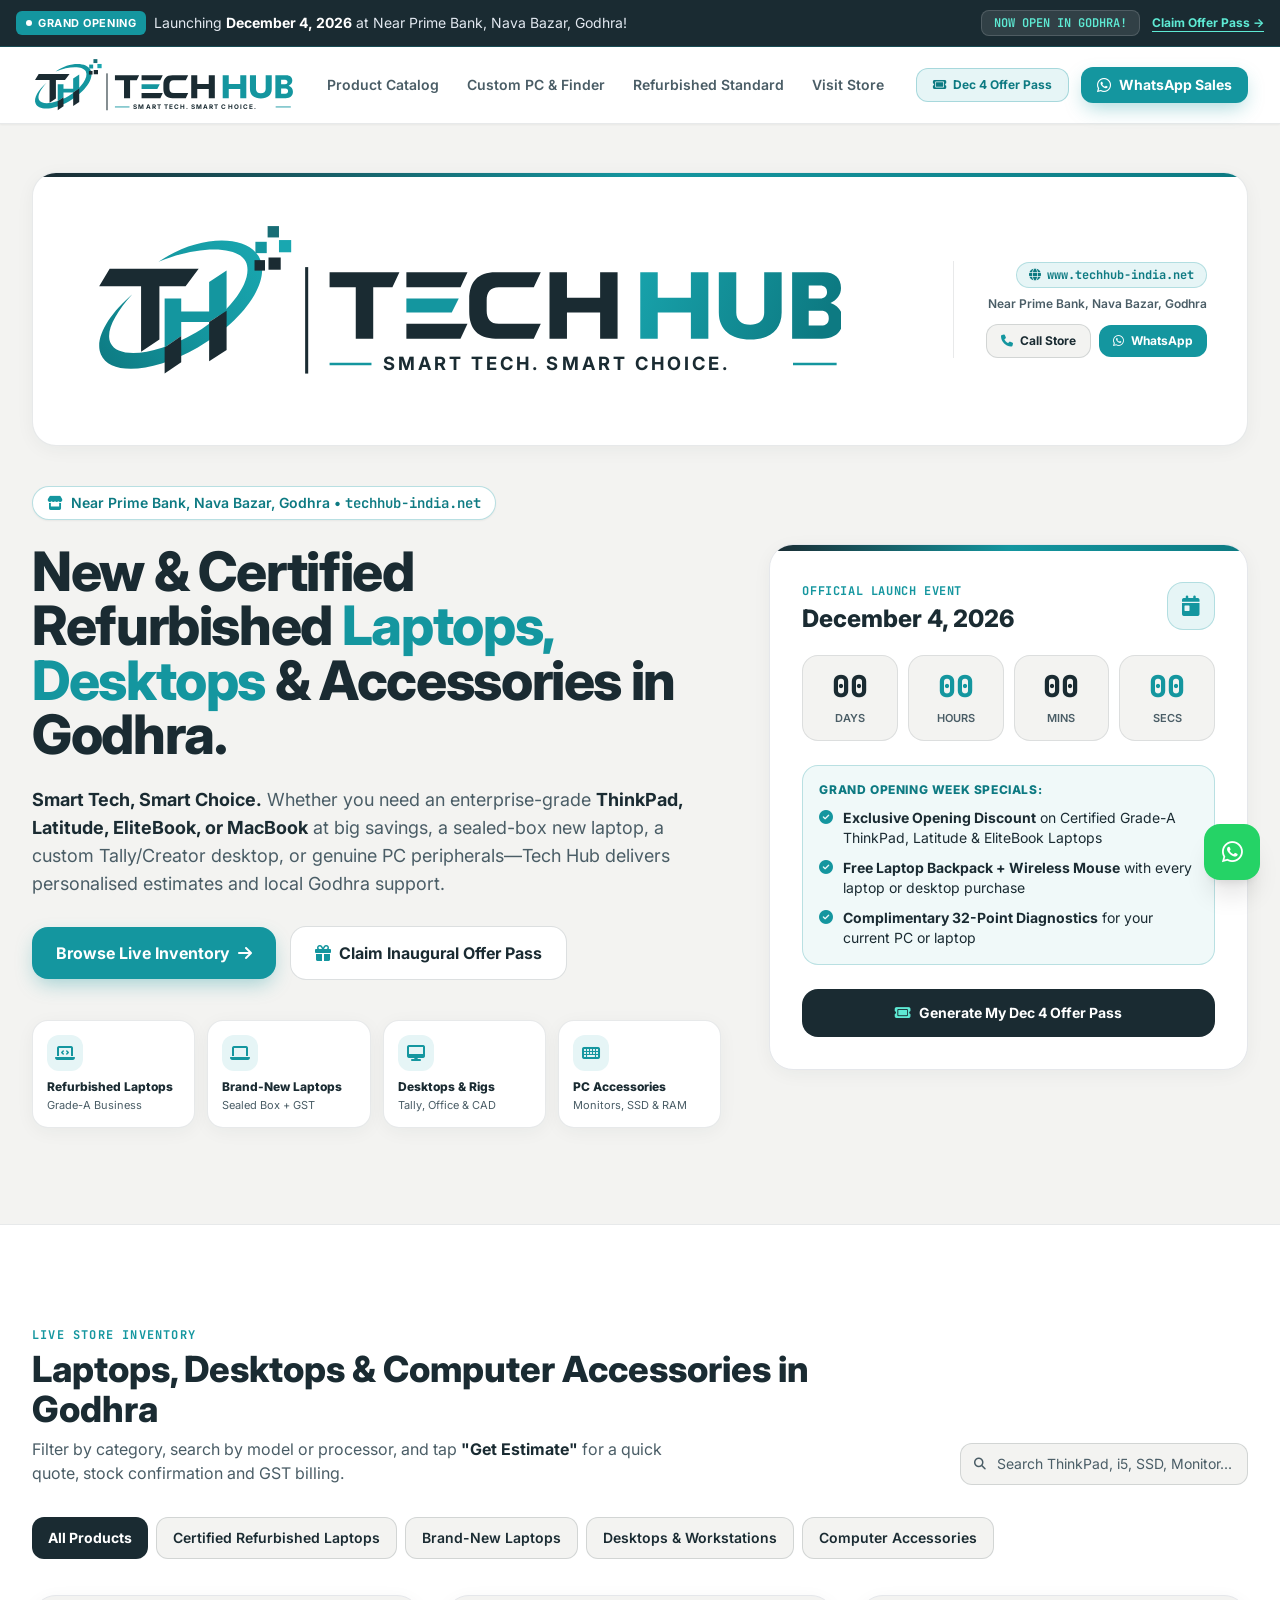
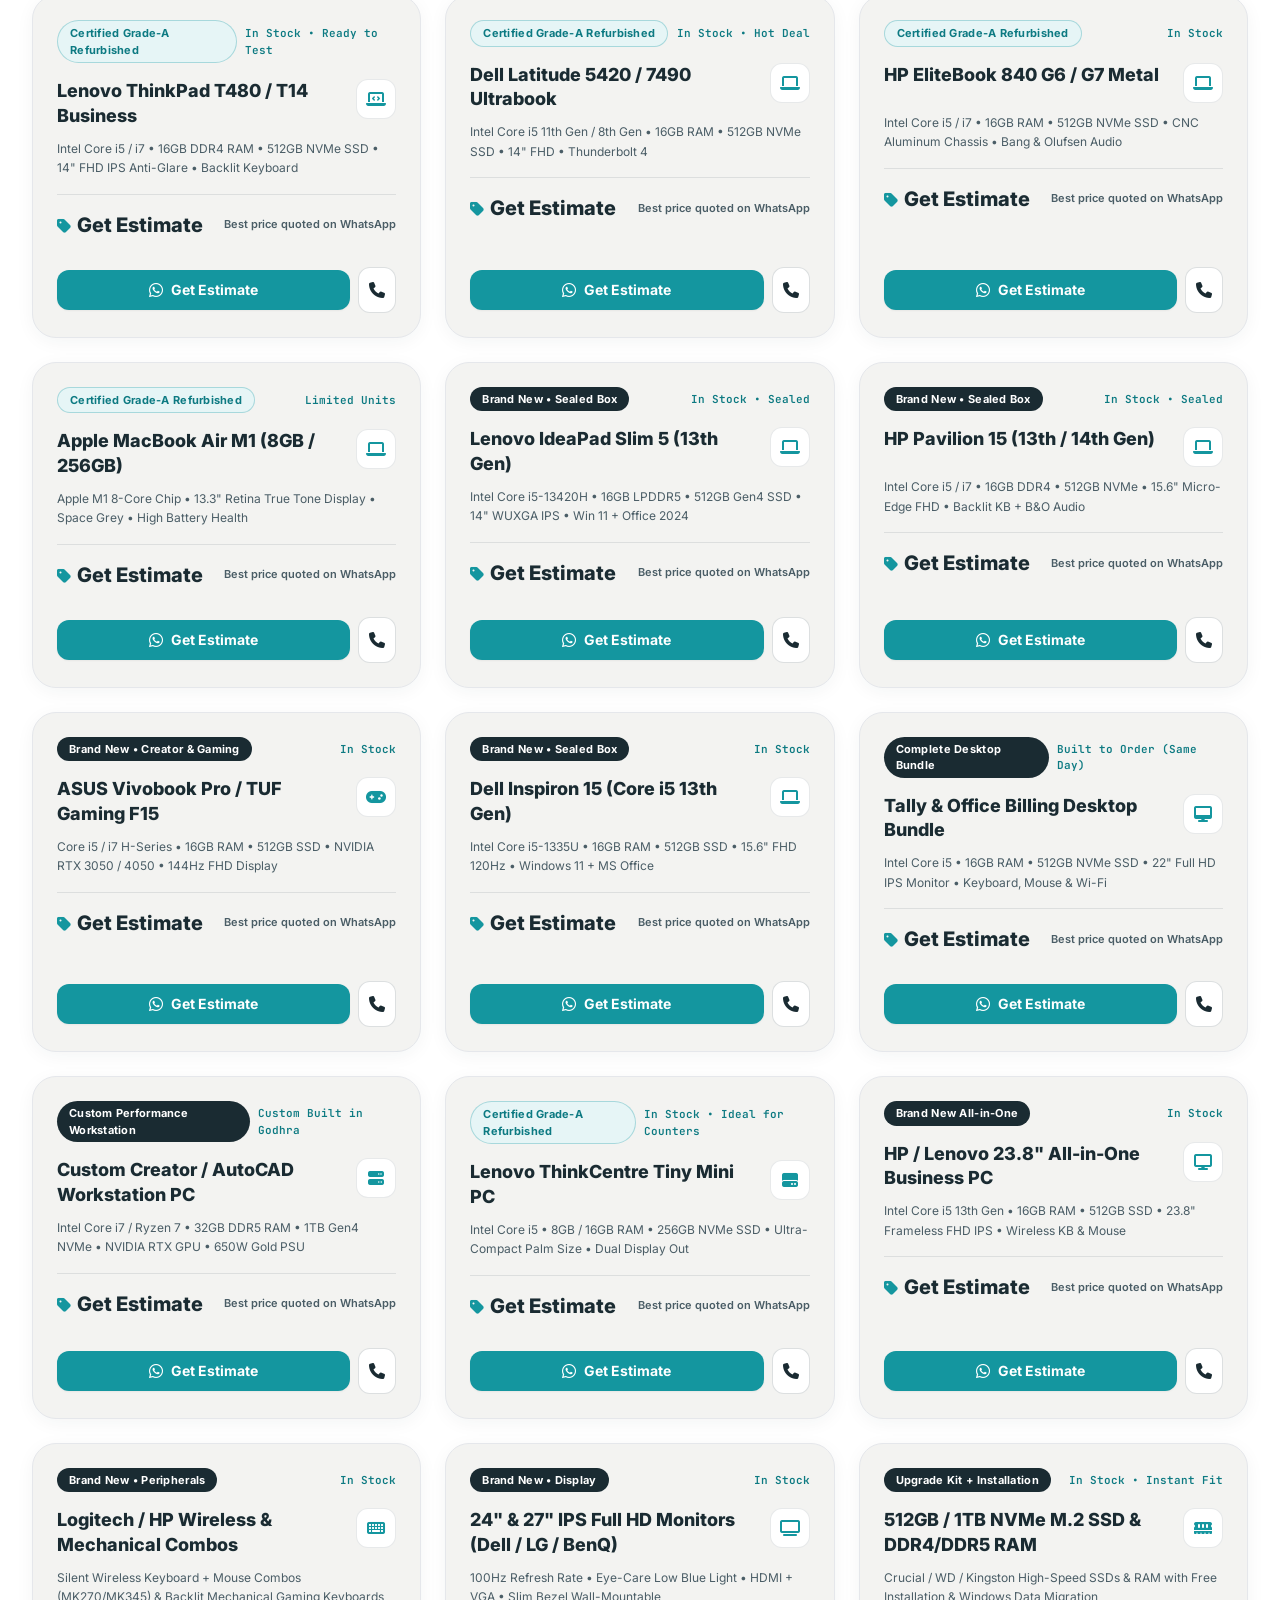
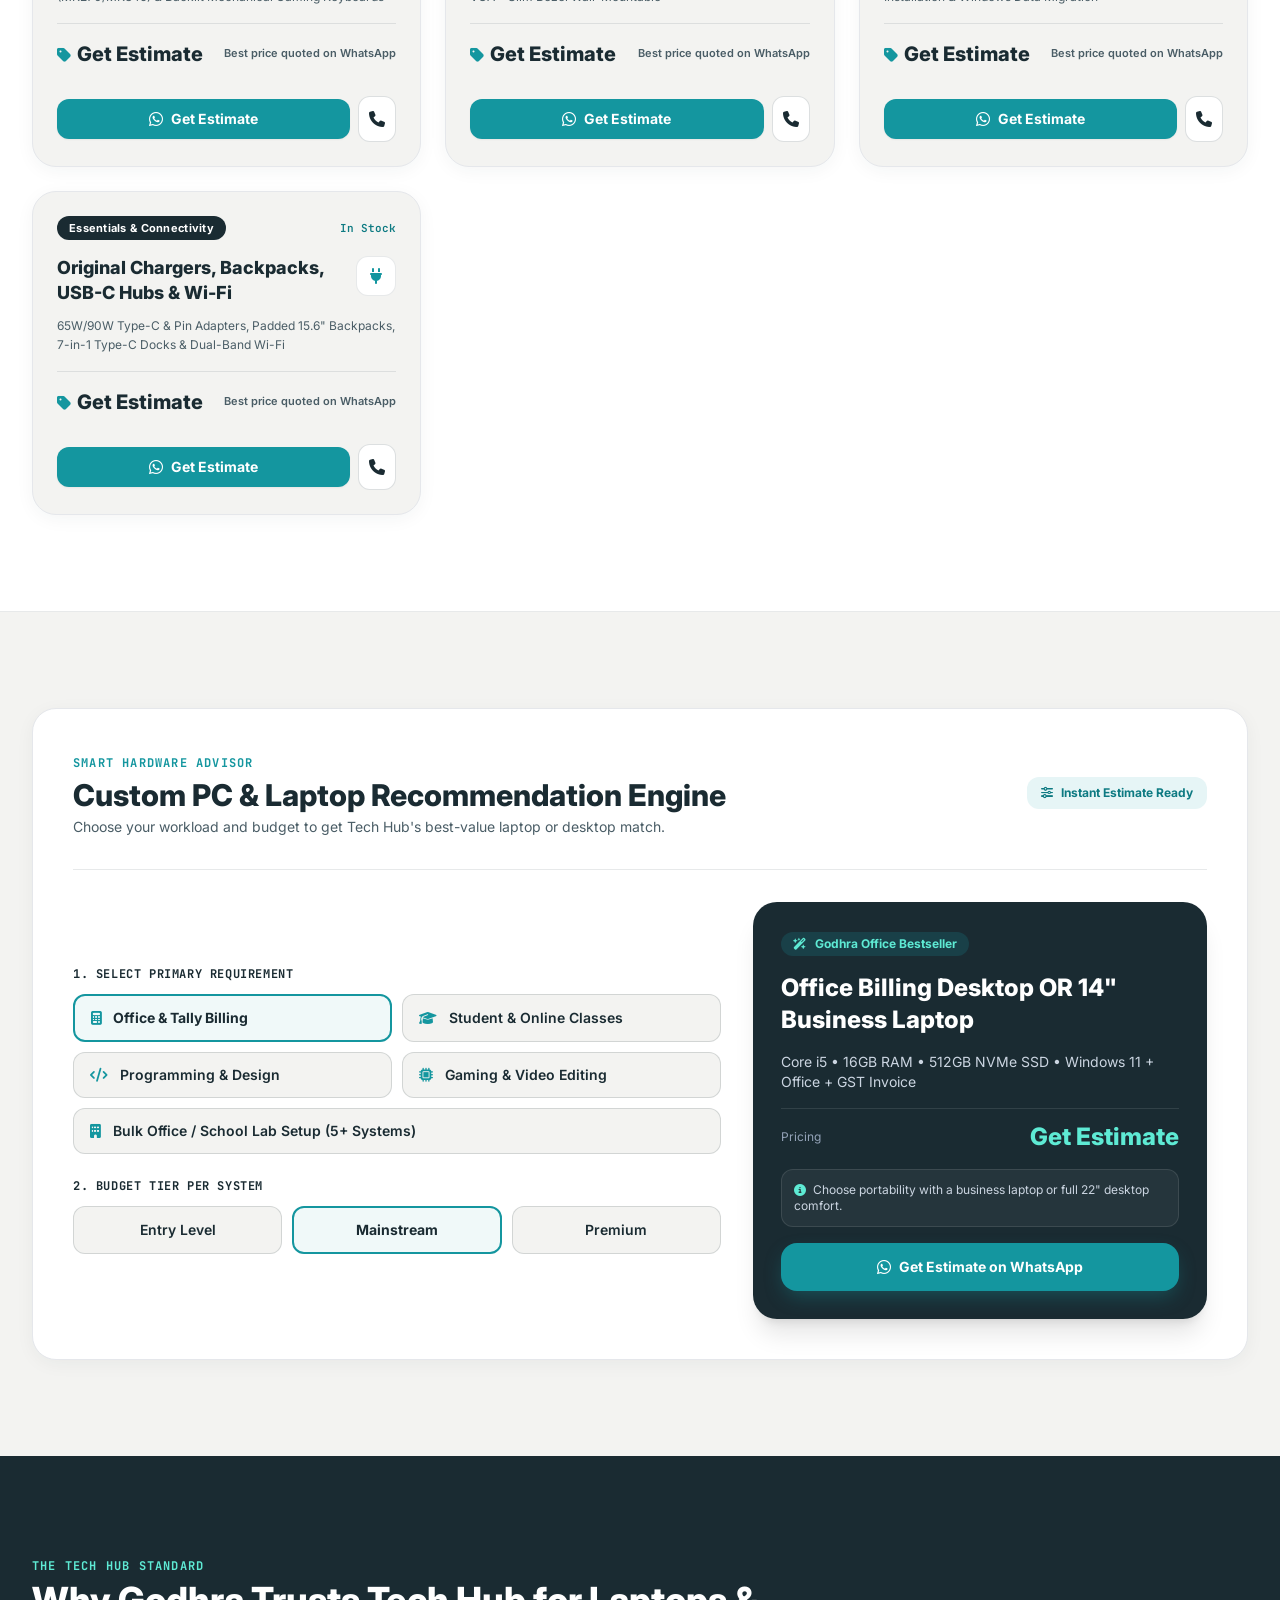
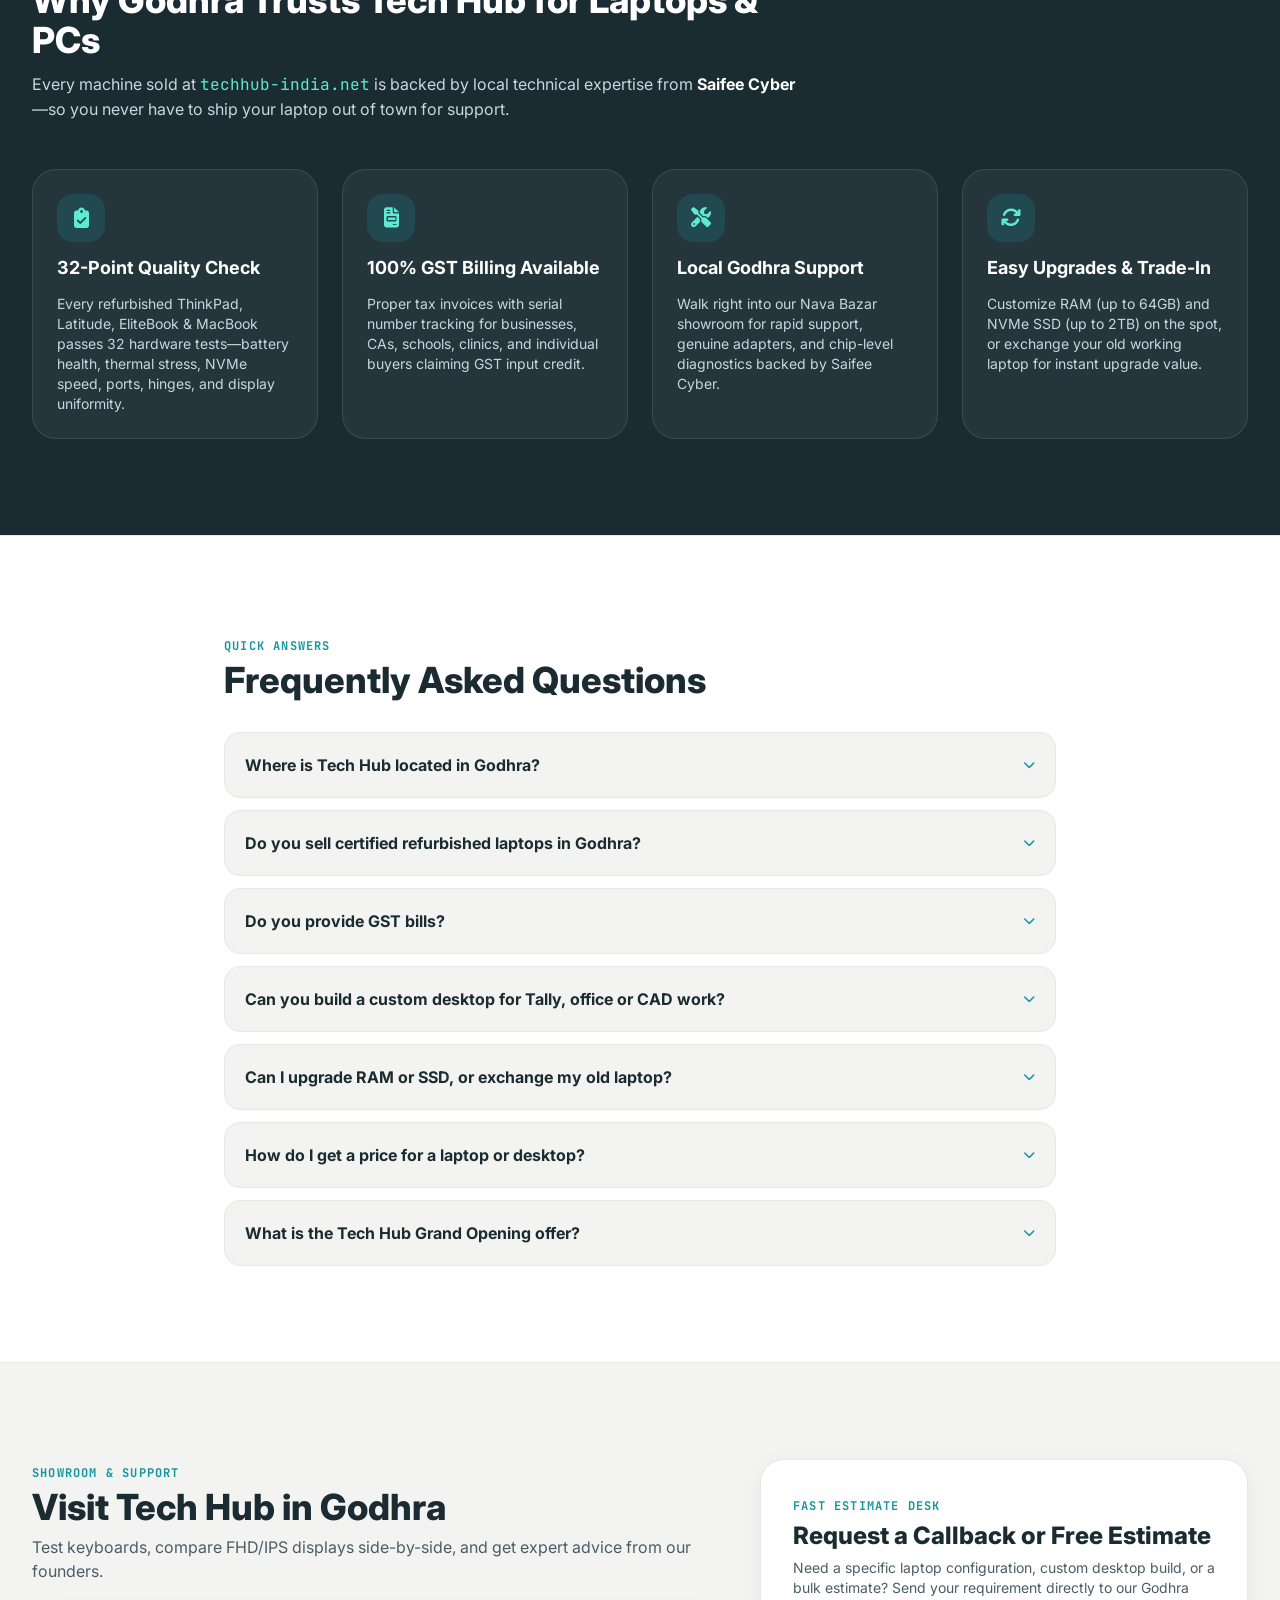
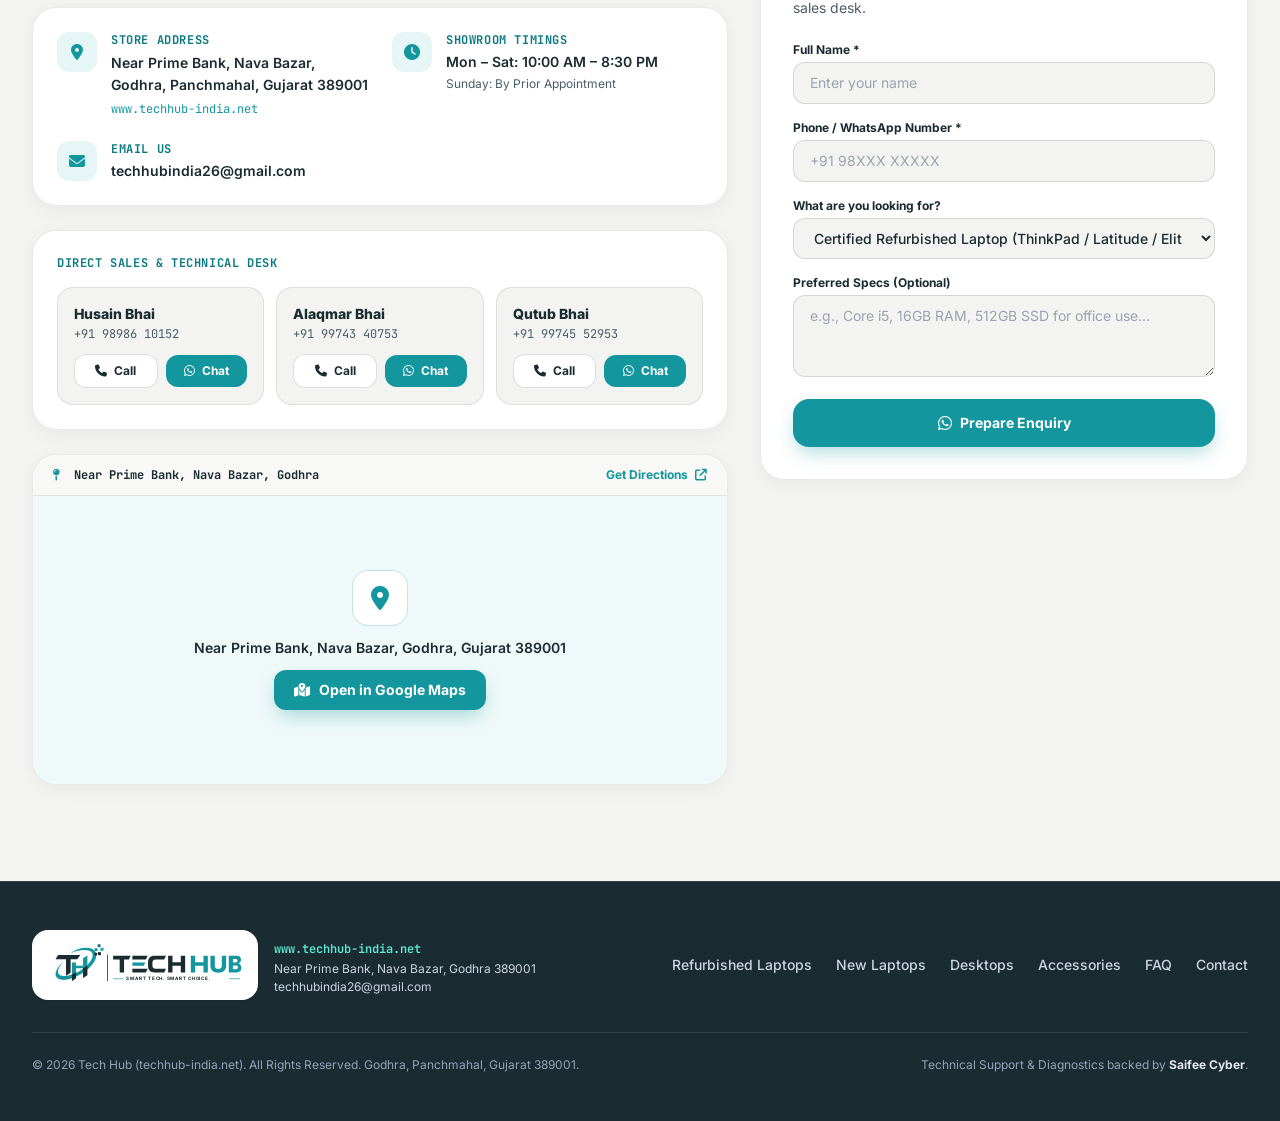
==== index.html @ e3dce1aa "Add Tech Hub Godhra website with offer pass PDF, SEO and structured data Co-Authored-By: Claude Sonn" ====
<!DOCTYPE html>
<html lang="en-IN" class="scroll-smooth">
<head>
  <meta charset="UTF-8" />
  <meta name="viewport" content="width=device-width, initial-scale=1.0, viewport-fit=cover" />
  <meta name="theme-color" content="#1A2B32" />
  <meta name="robots" content="index, follow, max-image-preview:large, max-snippet:-1" />
  <meta name="author" content="Tech Hub, Godhra" />
  <link rel="canonical" href="https://www.techhub-india.net/" />
  <link rel="alternate" hreflang="en-IN" href="https://www.techhub-india.net/" />
  <link rel="icon" type="image/svg+xml" href="data:image/svg+xml,%3Csvg%20xmlns=%27http://www.w3.org/2000/svg%27%20viewBox=%2728%2012%20226%20176%27%3E%3Cpath%20d=%27M%2098%2056%20C%20142%2025%2C%20200%2023%2C%20214%2052%20C%20226%2078%2C%20198%20122%2C%20143%20154%20C%2091%20184%2C%2042%20186%2C%2032%20162%20C%2024%20144%2C%2041%20116%2C%2068%2093%20C%2048%20115%2C%2037%20136%2C%2043%20149%20C%2052%20168%2C%2096%20163%2C%20141%20137%20C%20184%20111%2C%20207%2075%2C%20198%2056%20C%20189%2037%2C%20143%2037%2C%2098%2056%20Z%27%20fill=%27%2314969F%27/%3E%3Cpath%20d=%27M%2042%2064%20H%20144%20L%20129%2084%20H%2099%20V%20145%20L%2078%20159%20V%2084%20H%2030%20L%2042%2064%20Z%27%20fill=%27%231A2B32%27/%3E%3Cpath%20d=%27M%20105%2098%20H%20124%20V%20113%20H%20156%20V%2079%20L%20176%2066%20V%20112%20L%20156%20125%20H%20124%20V%20141%20L%20105%20154%20V%2098%20Z%27%20fill=%27%2314969F%27/%3E%3Cpath%20d=%27M%20105%20154%20L%20124%20141%20V%20171%20L%20105%20184%20V%20154%20Z%20M%20156%20125%20L%20176%20112%20V%20157%20L%20156%20170%20V%20125%20Z%27%20fill=%27%231A2B32%27/%3E%3C/svg%3E" />
  <meta name="geo.region" content="IN-GJ" />
  <meta name="geo.placename" content="Godhra, Panchmahal, Gujarat" />
  <meta property="og:type" content="website" />
  <meta property="og:site_name" content="Tech Hub" />
  <meta property="og:locale" content="en_IN" />
  <meta property="og:title" content="Tech Hub Godhra | New &amp; Refurbished Laptops, Desktops &amp; Accessories" />
  <meta property="og:description" content="Buy brand-new and certified refurbished laptops, custom Tally & office desktops and computer accessories at Tech Hub, Nava Bazar, Godhra. GST billing. Get an instant estimate." />
  <meta property="og:url" content="https://www.techhub-india.net/" />
  <meta property="og:image" content="https://www.techhub-india.net/og-image.png" />
  <meta property="og:image:width" content="1200" />
  <meta property="og:image:height" content="630" />
  <meta property="og:image:alt" content="Tech Hub - Smart Tech. Smart Choice. Laptops, desktops and accessories in Godhra" />
  <meta name="twitter:card" content="summary_large_image" />
  <meta name="twitter:title" content="Tech Hub Godhra | New &amp; Refurbished Laptops, Desktops &amp; Accessories" />
  <meta name="twitter:description" content="Buy brand-new and certified refurbished laptops, custom Tally & office desktops and computer accessories at Tech Hub, Nava Bazar, Godhra. GST billing. Get an instant estimate." />
  <meta name="twitter:image" content="https://www.techhub-india.net/og-image.png" />
  <style>
*,:after,:before{--tw-border-spacing-x:0;--tw-border-spacing-y:0;--tw-translate-x:0;--tw-translate-y:0;--tw-rotate:0;--tw-skew-x:0;--tw-skew-y:0;--tw-scale-x:1;--tw-scale-y:1;--tw-pan-x: ;--tw-pan-y: ;--tw-pinch-zoom: ;--tw-scroll-snap-strictness:proximity;--tw-gradient-from-position: ;--tw-gradient-via-position: ;--tw-gradient-to-position: ;--tw-ordinal: ;--tw-slashed-zero: ;--tw-numeric-figure: ;--tw-numeric-spacing: ;--tw-numeric-fraction: ;--tw-ring-inset: ;--tw-ring-offset-width:0px;--tw-ring-offset-color:#fff;--tw-ring-color:rgba(59,130,246,.5);--tw-ring-offset-shadow:0 0 #0000;--tw-ring-shadow:0 0 #0000;--tw-shadow:0 0 #0000;--tw-shadow-colored:0 0 #0000;--tw-blur: ;--tw-brightness: ;--tw-contrast: ;--tw-grayscale: ;--tw-hue-rotate: ;--tw-invert: ;--tw-saturate: ;--tw-sepia: ;--tw-drop-shadow: ;--tw-backdrop-blur: ;--tw-backdrop-brightness: ;--tw-backdrop-contrast: ;--tw-backdrop-grayscale: ;--tw-backdrop-hue-rotate: ;--tw-backdrop-invert: ;--tw-backdrop-opacity: ;--tw-backdrop-saturate: ;--tw-backdrop-sepia: ;--tw-contain-size: ;--tw-contain-layout: ;--tw-contain-paint: ;--tw-contain-style: }::backdrop{--tw-border-spacing-x:0;--tw-border-spacing-y:0;--tw-translate-x:0;--tw-translate-y:0;--tw-rotate:0;--tw-skew-x:0;--tw-skew-y:0;--tw-scale-x:1;--tw-scale-y:1;--tw-pan-x: ;--tw-pan-y: ;--tw-pinch-zoom: ;--tw-scroll-snap-strictness:proximity;--tw-gradient-from-position: ;--tw-gradient-via-position: ;--tw-gradient-to-position: ;--tw-ordinal: ;--tw-slashed-zero: ;--tw-numeric-figure: ;--tw-numeric-spacing: ;--tw-numeric-fraction: ;--tw-ring-inset: ;--tw-ring-offset-width:0px;--tw-ring-offset-color:#fff;--tw-ring-color:rgba(59,130,246,.5);--tw-ring-offset-shadow:0 0 #0000;--tw-ring-shadow:0 0 #0000;--tw-shadow:0 0 #0000;--tw-shadow-colored:0 0 #0000;--tw-blur: ;--tw-brightness: ;--tw-contrast: ;--tw-grayscale: ;--tw-hue-rotate: ;--tw-invert: ;--tw-saturate: ;--tw-sepia: ;--tw-drop-shadow: ;--tw-backdrop-blur: ;--tw-backdrop-brightness: ;--tw-backdrop-contrast: ;--tw-backdrop-grayscale: ;--tw-backdrop-hue-rotate: ;--tw-backdrop-invert: ;--tw-backdrop-opacity: ;--tw-backdrop-saturate: ;--tw-backdrop-sepia: ;--tw-contain-size: ;--tw-contain-layout: ;--tw-contain-paint: ;--tw-contain-style: }/*! tailwindcss v3.4.19 | MIT License | https://tailwindcss.com*/*,:after,:before{box-sizing:border-box;border:0 solid #e5e7eb}:after,:before{--tw-content:""}:host,html{line-height:1.5;-webkit-text-size-adjust:100%;-moz-tab-size:4;-o-tab-size:4;tab-size:4;font-family:Inter,sans-serif;font-feature-settings:normal;font-variation-settings:normal;-webkit-tap-highlight-color:transparent}body{margin:0;line-height:inherit}hr{height:0;color:inherit;border-top-width:1px}abbr:where([title]){-webkit-text-decoration:underline dotted;text-decoration:underline dotted}h1,h2,h3,h4,h5,h6{font-size:inherit;font-weight:inherit}a{color:inherit;text-decoration:inherit}b,strong{font-weight:bolder}code,kbd,pre,samp{font-family:JetBrains Mono,monospace;font-feature-settings:normal;font-variation-settings:normal;font-size:1em}small{font-size:80%}sub,sup{font-size:75%;line-height:0;position:relative;vertical-align:baseline}sub{bottom:-.25em}sup{top:-.5em}table{text-indent:0;border-color:inherit;border-collapse:collapse}button,input,optgroup,select,textarea{font-family:inherit;font-feature-settings:inherit;font-variation-settings:inherit;font-size:100%;font-weight:inherit;line-height:inherit;letter-spacing:inherit;color:inherit;margin:0;padding:0}button,select{text-transform:none}button,input:where([type=button]),input:where([type=reset]),input:where([type=submit]){-webkit-appearance:button;background-color:transparent;background-image:none}:-moz-focusring{outline:auto}:-moz-ui-invalid{box-shadow:none}progress{vertical-align:baseline}::-webkit-inner-spin-button,::-webkit-outer-spin-button{height:auto}[type=search]{-webkit-appearance:textfield;outline-offset:-2px}::-webkit-search-decoration{-webkit-appearance:none}::-webkit-file-upload-button{-webkit-appearance:button;font:inherit}summary{display:list-item}blockquote,dd,dl,figure,h1,h2,h3,h4,h5,h6,hr,p,pre{margin:0}fieldset{margin:0}fieldset,legend{padding:0}menu,ol,ul{list-style:none;margin:0;padding:0}dialog{padding:0}textarea{resize:vertical}input::-moz-placeholder,textarea::-moz-placeholder{opacity:1;color:#9ca3af}input::placeholder,textarea::placeholder{opacity:1;color:#9ca3af}[role=button],button{cursor:pointer}:disabled{cursor:default}audio,canvas,embed,iframe,img,object,svg,video{display:block;vertical-align:middle}img,video{max-width:100%;height:auto}[hidden]:where(:not([hidden=until-found])){display:none}.container{width:100%}@media (min-width:640px){.container{max-width:640px}}@media (min-width:768px){.container{max-width:768px}}@media (min-width:1024px){.container{max-width:1024px}}@media (min-width:1280px){.container{max-width:1280px}}@media (min-width:1536px){.container{max-width:1536px}}.invisible{visibility:hidden}.collapse{visibility:collapse}.fixed{position:fixed}.absolute{position:absolute}.relative{position:relative}.sticky{position:sticky}.inset-0{inset:0}.inset-x-0{left:0;right:0}.bottom-5{bottom:1.25rem}.left-3{left:.75rem}.left-3\.5{left:.875rem}.right-5{right:1.25rem}.top-0{top:0}.top-1{top:.25rem}.top-1\/2{top:50%}.top-5{top:1.25rem}.z-40{z-index:40}.z-50{z-index:50}.m-1{margin:.25rem}.-mx-4{margin-left:-1rem;margin-right:-1rem}.mx-auto{margin-left:auto;margin-right:auto}.mb-1{margin-bottom:.25rem}.mb-12{margin-bottom:3rem}.mb-2{margin-bottom:.5rem}.mb-3{margin-bottom:.75rem}.mb-4{margin-bottom:1rem}.mb-5{margin-bottom:1.25rem}.mb-6{margin-bottom:1.5rem}.mb-8{margin-bottom:2rem}.ml-1{margin-left:.25rem}.mr-1{margin-right:.25rem}.mr-1\.5{margin-right:.375rem}.mr-2{margin-right:.5rem}.mt-0{margin-top:0}.mt-0\.5{margin-top:.125rem}.mt-1{margin-top:.25rem}.mt-1\.5{margin-top:.375rem}.mt-2{margin-top:.5rem}.mt-2\.5{margin-top:.625rem}.mt-3{margin-top:.75rem}.mt-4{margin-top:1rem}.mt-5{margin-top:1.25rem}.mt-8{margin-top:2rem}.block{display:block}.inline-block{display:inline-block}.flex{display:flex}.inline-flex{display:inline-flex}.table{display:table}.grid{display:grid}.contents{display:contents}.hidden{display:none}.h-1{height:.25rem}.h-1\.5{height:.375rem}.h-10{height:2.5rem}.h-11{height:2.75rem}.h-12{height:3rem}.h-14{height:3.5rem}.h-40{height:10rem}.h-56{height:14rem}.h-9{height:2.25rem}.h-auto{height:auto}.h-full{height:100%}.max-h-\[92vh\]{max-height:92vh}.w-1{width:.25rem}.w-1\.5{width:.375rem}.w-10{width:2.5rem}.w-12{width:3rem}.w-14{width:3.5rem}.w-40{width:10rem}.w-9{width:2.25rem}.w-auto{width:auto}.w-full{width:100%}.max-w-2xl{max-width:42rem}.max-w-3xl{max-width:48rem}.max-w-4xl{max-width:56rem}.max-w-7xl{max-width:80rem}.max-w-md{max-width:28rem}.flex-1{flex:1 1 0%}.shrink-0{flex-shrink:0}.border-collapse{border-collapse:collapse}.-translate-y-1{--tw-translate-y:-0.25rem}.-translate-y-1,.-translate-y-1\/2{transform:translate(var(--tw-translate-x),var(--tw-translate-y)) rotate(var(--tw-rotate)) skewX(var(--tw-skew-x)) skewY(var(--tw-skew-y)) scaleX(var(--tw-scale-x)) scaleY(var(--tw-scale-y))}.-translate-y-1\/2{--tw-translate-y:-50%}.transform{transform:translate(var(--tw-translate-x),var(--tw-translate-y)) rotate(var(--tw-rotate)) skewX(var(--tw-skew-x)) skewY(var(--tw-skew-y)) scaleX(var(--tw-scale-x)) scaleY(var(--tw-scale-y))}@keyframes ping{75%,to{transform:scale(2);opacity:0}}.animate-ping{animation:ping 1s cubic-bezier(0,0,.2,1) infinite}.cursor-pointer{cursor:pointer}.list-none{list-style-type:none}.grid-cols-2{grid-template-columns:repeat(2,minmax(0,1fr))}.grid-cols-3{grid-template-columns:repeat(3,minmax(0,1fr))}.grid-cols-4{grid-template-columns:repeat(4,minmax(0,1fr))}.flex-col{flex-direction:column}.flex-wrap{flex-wrap:wrap}.items-start{align-items:flex-start}.items-center{align-items:center}.items-stretch{align-items:stretch}.justify-center{justify-content:center}.justify-between{justify-content:space-between}.gap-1{gap:.25rem}.gap-1\.5{gap:.375rem}.gap-10{gap:2.5rem}.gap-2{gap:.5rem}.gap-2\.5{gap:.625rem}.gap-3{gap:.75rem}.gap-3\.5{gap:.875rem}.gap-4{gap:1rem}.gap-5{gap:1.25rem}.gap-6{gap:1.5rem}.gap-7{gap:1.75rem}.gap-8{gap:2rem}.gap-x-3{-moz-column-gap:.75rem;column-gap:.75rem}.gap-x-6{-moz-column-gap:1.5rem;column-gap:1.5rem}.gap-y-1{row-gap:.25rem}.gap-y-1\.5{row-gap:.375rem}.gap-y-3{row-gap:.75rem}.space-y-1>:not([hidden])~:not([hidden]){--tw-space-y-reverse:0;margin-top:calc(.25rem*(1 - var(--tw-space-y-reverse)));margin-bottom:calc(.25rem*var(--tw-space-y-reverse))}.space-y-2>:not([hidden])~:not([hidden]){--tw-space-y-reverse:0;margin-top:calc(.5rem*(1 - var(--tw-space-y-reverse)));margin-bottom:calc(.5rem*var(--tw-space-y-reverse))}.space-y-2\.5>:not([hidden])~:not([hidden]){--tw-space-y-reverse:0;margin-top:calc(.625rem*(1 - var(--tw-space-y-reverse)));margin-bottom:calc(.625rem*var(--tw-space-y-reverse))}.space-y-3>:not([hidden])~:not([hidden]){--tw-space-y-reverse:0;margin-top:calc(.75rem*(1 - var(--tw-space-y-reverse)));margin-bottom:calc(.75rem*var(--tw-space-y-reverse))}.space-y-4>:not([hidden])~:not([hidden]){--tw-space-y-reverse:0;margin-top:calc(1rem*(1 - var(--tw-space-y-reverse)));margin-bottom:calc(1rem*var(--tw-space-y-reverse))}.space-y-6>:not([hidden])~:not([hidden]){--tw-space-y-reverse:0;margin-top:calc(1.5rem*(1 - var(--tw-space-y-reverse)));margin-bottom:calc(1.5rem*var(--tw-space-y-reverse))}.overflow-hidden{overflow:hidden}.overflow-x-auto{overflow-x:auto}.overflow-y-auto{overflow-y:auto}.overflow-x-hidden{overflow-x:hidden}.scroll-smooth{scroll-behavior:smooth}.whitespace-nowrap{white-space:nowrap}.break-words{overflow-wrap:break-word}.rounded{border-radius:.25rem}.rounded-2xl{border-radius:1rem}.rounded-3xl{border-radius:1.5rem}.rounded-full{border-radius:9999px}.rounded-lg{border-radius:.5rem}.rounded-md{border-radius:.375rem}.rounded-xl{border-radius:.75rem}.border{border-width:1px}.border-0{border-width:0}.border-2{border-width:2px}.border-y{border-top-width:1px}.border-b,.border-y{border-bottom-width:1px}.border-t{border-top-width:1px}.border-slateink{--tw-border-opacity:1;border-color:rgb(26 43 50/var(--tw-border-opacity,1))}.border-slateink\/10{border-color:rgba(26,43,50,.1)}.border-slateink\/15{border-color:rgba(26,43,50,.15)}.border-tealbrand{--tw-border-opacity:1;border-color:rgb(20 150 159/var(--tw-border-opacity,1))}.border-tealbrand\/25{border-color:rgba(20,150,159,.25)}.border-tealbrand\/30{border-color:rgba(20,150,159,.3)}.border-white{--tw-border-opacity:1;border-color:rgb(255 255 255/var(--tw-border-opacity,1))}.border-white\/10{border-color:hsla(0,0%,100%,.1)}.border-white\/15{border-color:hsla(0,0%,100%,.15)}.bg-\[\#25D366\]{--tw-bg-opacity:1;background-color:rgb(37 211 102/var(--tw-bg-opacity,1))}.bg-canvas{--tw-bg-opacity:1;background-color:rgb(243 243 241/var(--tw-bg-opacity,1))}.bg-canvas\/60{background-color:hsla(60,8%,95%,.6)}.bg-slateink{--tw-bg-opacity:1;background-color:rgb(26 43 50/var(--tw-bg-opacity,1))}.bg-slateink\/75{background-color:rgba(26,43,50,.75)}.bg-surface{--tw-bg-opacity:1;background-color:rgb(255 255 255/var(--tw-bg-opacity,1))}.bg-surface\/95{background-color:hsla(0,0%,100%,.95)}.bg-tealbrand{--tw-bg-opacity:1;background-color:rgb(20 150 159/var(--tw-bg-opacity,1))}.bg-tealbrand\/20{background-color:rgba(20,150,159,.2)}.bg-teallight{--tw-bg-opacity:1;background-color:rgb(230 245 246/var(--tw-bg-opacity,1))}.bg-teallight\/60{background-color:rgba(230,245,246,.6)}.bg-white{--tw-bg-opacity:1;background-color:rgb(255 255 255/var(--tw-bg-opacity,1))}.bg-white\/10{background-color:hsla(0,0%,100%,.1)}.bg-white\/5{background-color:hsla(0,0%,100%,.05)}.bg-gradient-to-r{background-image:linear-gradient(to right,var(--tw-gradient-stops))}.from-slateink{--tw-gradient-from:#1a2b32 var(--tw-gradient-from-position);--tw-gradient-to:rgba(26,43,50,0) var(--tw-gradient-to-position);--tw-gradient-stops:var(--tw-gradient-from),var(--tw-gradient-to)}.via-tealbrand{--tw-gradient-to:rgba(20,150,159,0) var(--tw-gradient-to-position);--tw-gradient-stops:var(--tw-gradient-from),#14969f var(--tw-gradient-via-position),var(--tw-gradient-to)}.to-tealdark{--tw-gradient-to:#0d7a82 var(--tw-gradient-to-position)}.p-2{padding:.5rem}.p-2\.5{padding:.625rem}.p-3{padding:.75rem}.p-3\.5{padding:.875rem}.p-4{padding:1rem}.p-5{padding:1.25rem}.p-6{padding:1.5rem}.px-2{padding-left:.5rem;padding-right:.5rem}.px-2\.5{padding-left:.625rem;padding-right:.625rem}.px-3{padding-left:.75rem;padding-right:.75rem}.px-3\.5{padding-left:.875rem;padding-right:.875rem}.px-4{padding-left:1rem;padding-right:1rem}.px-5{padding-left:1.25rem;padding-right:1.25rem}.px-6{padding-left:1.5rem;padding-right:1.5rem}.py-0{padding-top:0;padding-bottom:0}.py-0\.5{padding-top:.125rem;padding-bottom:.125rem}.py-1{padding-top:.25rem;padding-bottom:.25rem}.py-1\.5{padding-top:.375rem;padding-bottom:.375rem}.py-12{padding-top:3rem;padding-bottom:3rem}.py-14{padding-top:3.5rem;padding-bottom:3.5rem}.py-2{padding-top:.5rem;padding-bottom:.5rem}.py-2\.5{padding-top:.625rem;padding-bottom:.625rem}.py-3{padding-top:.75rem;padding-bottom:.75rem}.py-3\.5{padding-top:.875rem;padding-bottom:.875rem}.pb-1{padding-bottom:.25rem}.pb-12{padding-bottom:3rem}.pb-5{padding-bottom:1.25rem}.pb-8{padding-bottom:2rem}.pl-9{padding-left:2.25rem}.pr-4{padding-right:1rem}.pt-1{padding-top:.25rem}.pt-2{padding-top:.5rem}.pt-3{padding-top:.75rem}.pt-4{padding-top:1rem}.pt-6{padding-top:1.5rem}.pt-8{padding-top:2rem}.text-left{text-align:left}.text-center{text-align:center}.font-mono{font-family:JetBrains Mono,monospace}.font-sans{font-family:Inter,sans-serif}.text-2xl{font-size:1.5rem;line-height:2rem}.text-3xl{font-size:1.875rem;line-height:2.25rem}.text-4xl{font-size:2.25rem;line-height:2.5rem}.text-\[11px\]{font-size:11px}.text-base{font-size:1rem;line-height:1.5rem}.text-lg{font-size:1.125rem;line-height:1.75rem}.text-sm{font-size:.875rem;line-height:1.25rem}.text-xl{font-size:1.25rem;line-height:1.75rem}.text-xs{font-size:.75rem;line-height:1rem}.font-bold{font-weight:700}.font-extrabold{font-weight:800}.font-medium{font-weight:500}.font-semibold{font-weight:600}.uppercase{text-transform:uppercase}.italic{font-style:italic}.leading-\[1\.12\]{line-height:1.12}.leading-relaxed{line-height:1.625}.leading-snug{line-height:1.375}.tracking-tight{letter-spacing:-.025em}.tracking-wide{letter-spacing:.025em}.tracking-wider{letter-spacing:.05em}.tracking-widest{letter-spacing:.1em}.text-slate-200{--tw-text-opacity:1;color:rgb(226 232 240/var(--tw-text-opacity,1))}.text-slate-300{--tw-text-opacity:1;color:rgb(203 213 225/var(--tw-text-opacity,1))}.text-slate-400{--tw-text-opacity:1;color:rgb(148 163 184/var(--tw-text-opacity,1))}.text-slateink{--tw-text-opacity:1;color:rgb(26 43 50/var(--tw-text-opacity,1))}.text-slatemuted{--tw-text-opacity:1;color:rgb(74 93 102/var(--tw-text-opacity,1))}.text-teal-300{--tw-text-opacity:1;color:rgb(94 234 212/var(--tw-text-opacity,1))}.text-tealbrand{--tw-text-opacity:1;color:rgb(20 150 159/var(--tw-text-opacity,1))}.text-tealdark{--tw-text-opacity:1;color:rgb(13 122 130/var(--tw-text-opacity,1))}.text-white{--tw-text-opacity:1;color:rgb(255 255 255/var(--tw-text-opacity,1))}.underline{text-decoration-line:underline}.underline-offset-4{text-underline-offset:4px}.antialiased{-webkit-font-smoothing:antialiased;-moz-osx-font-smoothing:grayscale}.shadow-2xl{--tw-shadow:0 25px 50px -12px rgba(0,0,0,.25);--tw-shadow-colored:0 25px 50px -12px var(--tw-shadow-color)}.shadow-2xl,.shadow-card{box-shadow:var(--tw-ring-offset-shadow,0 0 #0000),var(--tw-ring-shadow,0 0 #0000),var(--tw-shadow)}.shadow-card{--tw-shadow:0 4px 20px -2px rgba(26,43,50,.06);--tw-shadow-colored:0 4px 20px -2px var(--tw-shadow-color)}.shadow-lg{--tw-shadow:0 10px 15px -3px rgba(0,0,0,.1),0 4px 6px -4px rgba(0,0,0,.1);--tw-shadow-colored:0 10px 15px -3px var(--tw-shadow-color),0 4px 6px -4px var(--tw-shadow-color)}.shadow-lg,.shadow-sm{box-shadow:var(--tw-ring-offset-shadow,0 0 #0000),var(--tw-ring-shadow,0 0 #0000),var(--tw-shadow)}.shadow-sm{--tw-shadow:0 1px 2px 0 rgba(0,0,0,.05);--tw-shadow-colored:0 1px 2px 0 var(--tw-shadow-color)}.shadow-teal-btn{--tw-shadow:0 8px 20px -4px rgba(20,150,159,.38);--tw-shadow-colored:0 8px 20px -4px var(--tw-shadow-color)}.shadow-teal-btn,.shadow-xl{box-shadow:var(--tw-ring-offset-shadow,0 0 #0000),var(--tw-ring-shadow,0 0 #0000),var(--tw-shadow)}.shadow-xl{--tw-shadow:0 20px 25px -5px rgba(0,0,0,.1),0 8px 10px -6px rgba(0,0,0,.1);--tw-shadow-colored:0 20px 25px -5px var(--tw-shadow-color),0 8px 10px -6px var(--tw-shadow-color)}.outline{outline-style:solid}.grayscale{--tw-grayscale:grayscale(100%)}.filter,.grayscale{filter:var(--tw-blur) var(--tw-brightness) var(--tw-contrast) var(--tw-grayscale) var(--tw-hue-rotate) var(--tw-invert) var(--tw-saturate) var(--tw-sepia) var(--tw-drop-shadow)}.backdrop-blur-md{--tw-backdrop-blur:blur(12px)}.backdrop-blur-md,.backdrop-blur-sm{-webkit-backdrop-filter:var(--tw-backdrop-blur) var(--tw-backdrop-brightness) var(--tw-backdrop-contrast) var(--tw-backdrop-grayscale) var(--tw-backdrop-hue-rotate) var(--tw-backdrop-invert) var(--tw-backdrop-opacity) var(--tw-backdrop-saturate) var(--tw-backdrop-sepia);backdrop-filter:var(--tw-backdrop-blur) var(--tw-backdrop-brightness) var(--tw-backdrop-contrast) var(--tw-backdrop-grayscale) var(--tw-backdrop-hue-rotate) var(--tw-backdrop-invert) var(--tw-backdrop-opacity) var(--tw-backdrop-saturate) var(--tw-backdrop-sepia)}.backdrop-blur-sm{--tw-backdrop-blur:blur(4px)}.transition{transition-property:color,background-color,border-color,text-decoration-color,fill,stroke,opacity,box-shadow,transform,filter,-webkit-backdrop-filter;transition-property:color,background-color,border-color,text-decoration-color,fill,stroke,opacity,box-shadow,transform,filter,backdrop-filter;transition-property:color,background-color,border-color,text-decoration-color,fill,stroke,opacity,box-shadow,transform,filter,backdrop-filter,-webkit-backdrop-filter;transition-timing-function:cubic-bezier(.4,0,.2,1);transition-duration:.15s}.selection\:bg-tealbrand ::-moz-selection{--tw-bg-opacity:1;background-color:rgb(20 150 159/var(--tw-bg-opacity,1))}.selection\:bg-tealbrand ::selection{--tw-bg-opacity:1;background-color:rgb(20 150 159/var(--tw-bg-opacity,1))}.selection\:text-white ::-moz-selection{--tw-text-opacity:1;color:rgb(255 255 255/var(--tw-text-opacity,1))}.selection\:text-white ::selection{--tw-text-opacity:1;color:rgb(255 255 255/var(--tw-text-opacity,1))}.selection\:bg-tealbrand::-moz-selection{--tw-bg-opacity:1;background-color:rgb(20 150 159/var(--tw-bg-opacity,1))}.selection\:bg-tealbrand::selection{--tw-bg-opacity:1;background-color:rgb(20 150 159/var(--tw-bg-opacity,1))}.selection\:text-white::-moz-selection{--tw-text-opacity:1;color:rgb(255 255 255/var(--tw-text-opacity,1))}.selection\:text-white::selection{--tw-text-opacity:1;color:rgb(255 255 255/var(--tw-text-opacity,1))}.placeholder\:text-slatemuted::-moz-placeholder{--tw-text-opacity:1;color:rgb(74 93 102/var(--tw-text-opacity,1))}.placeholder\:text-slatemuted::placeholder{--tw-text-opacity:1;color:rgb(74 93 102/var(--tw-text-opacity,1))}.hover\:scale-105:hover{--tw-scale-x:1.05;--tw-scale-y:1.05;transform:translate(var(--tw-translate-x),var(--tw-translate-y)) rotate(var(--tw-rotate)) skewX(var(--tw-skew-x)) skewY(var(--tw-skew-y)) scaleX(var(--tw-scale-x)) scaleY(var(--tw-scale-y))}.hover\:border-tealbrand:hover{--tw-border-opacity:1;border-color:rgb(20 150 159/var(--tw-border-opacity,1))}.hover\:bg-slateink:hover{--tw-bg-opacity:1;background-color:rgb(26 43 50/var(--tw-bg-opacity,1))}.hover\:bg-tealbrand\/20:hover{background-color:rgba(20,150,159,.2)}.hover\:bg-tealdark:hover{--tw-bg-opacity:1;background-color:rgb(13 122 130/var(--tw-bg-opacity,1))}.hover\:bg-teallight:hover{--tw-bg-opacity:1;background-color:rgb(230 245 246/var(--tw-bg-opacity,1))}.hover\:bg-teallight\/60:hover{background-color:rgba(230,245,246,.6)}.hover\:text-slateink:hover{--tw-text-opacity:1;color:rgb(26 43 50/var(--tw-text-opacity,1))}.hover\:text-teal-300:hover{--tw-text-opacity:1;color:rgb(94 234 212/var(--tw-text-opacity,1))}.hover\:text-tealbrand:hover{--tw-text-opacity:1;color:rgb(20 150 159/var(--tw-text-opacity,1))}.hover\:text-tealdark:hover{--tw-text-opacity:1;color:rgb(13 122 130/var(--tw-text-opacity,1))}.hover\:text-white:hover{--tw-text-opacity:1;color:rgb(255 255 255/var(--tw-text-opacity,1))}.hover\:shadow-card-hover:hover{--tw-shadow:0 14px 30px -6px rgba(20,150,159,.16);--tw-shadow-colored:0 14px 30px -6px var(--tw-shadow-color);box-shadow:var(--tw-ring-offset-shadow,0 0 #0000),var(--tw-ring-shadow,0 0 #0000),var(--tw-shadow)}.focus\:border-tealbrand:focus{--tw-border-opacity:1;border-color:rgb(20 150 159/var(--tw-border-opacity,1))}.focus\:outline-none:focus{outline:2px solid transparent;outline-offset:2px}.group[open] .group-open\:rotate-180{--tw-rotate:180deg;transform:translate(var(--tw-translate-x),var(--tw-translate-y)) rotate(var(--tw-rotate)) skewX(var(--tw-skew-x)) skewY(var(--tw-skew-y)) scaleX(var(--tw-scale-x)) scaleY(var(--tw-scale-y))}.group:hover .group-hover\:bg-tealbrand{--tw-bg-opacity:1;background-color:rgb(20 150 159/var(--tw-bg-opacity,1))}.group:hover .group-hover\:text-tealbrand{--tw-text-opacity:1;color:rgb(20 150 159/var(--tw-text-opacity,1))}.group:hover .group-hover\:text-white{--tw-text-opacity:1;color:rgb(255 255 255/var(--tw-text-opacity,1))}@media (min-width:640px){.sm\:col-span-2{grid-column:span 2/span 2}.sm\:mx-0{margin-left:0;margin-right:0}.sm\:mb-10{margin-bottom:2.5rem}.sm\:flex{display:flex}.sm\:h-12{height:3rem}.sm\:h-14{height:3.5rem}.sm\:h-72{height:18rem}.sm\:w-14{width:3.5rem}.sm\:w-72{width:18rem}.sm\:grid-cols-2{grid-template-columns:repeat(2,minmax(0,1fr))}.sm\:grid-cols-4{grid-template-columns:repeat(4,minmax(0,1fr))}.sm\:flex-row{flex-direction:row}.sm\:flex-wrap{flex-wrap:wrap}.sm\:items-center{align-items:center}.sm\:gap-2\.5{gap:.625rem}.sm\:gap-6{gap:1.5rem}.sm\:p-10{padding:2.5rem}.sm\:p-3{padding:.75rem}.sm\:p-7{padding:1.75rem}.sm\:p-8{padding:2rem}.sm\:px-0{padding-left:0;padding-right:0}.sm\:px-6{padding-left:1.5rem;padding-right:1.5rem}.sm\:py-16{padding-top:4rem}.sm\:pb-16,.sm\:py-16{padding-bottom:4rem}.sm\:pt-8{padding-top:2rem}.sm\:text-left{text-align:left}.sm\:text-2xl{font-size:1.5rem;line-height:2rem}.sm\:text-3xl{font-size:1.875rem;line-height:2.25rem}.sm\:text-4xl{font-size:2.25rem;line-height:2.5rem}.sm\:text-base{font-size:1rem;line-height:1.5rem}.sm\:text-lg{font-size:1.125rem;line-height:1.75rem}.sm\:text-sm{font-size:.875rem;line-height:1.25rem}.sm\:text-xl{font-size:1.25rem;line-height:1.75rem}}@media (min-width:768px){.md\:flex-row{flex-direction:row}.md\:items-center{align-items:center}}@media (min-width:1024px){.lg\:sticky{position:sticky}.lg\:top-24{top:6rem}.lg\:col-span-5{grid-column:span 5/span 5}.lg\:col-span-7{grid-column:span 7/span 7}.lg\:mx-0{margin-left:0;margin-right:0}.lg\:h-14{height:3.5rem}.lg\:w-auto{width:auto}.lg\:grid-cols-12{grid-template-columns:repeat(12,minmax(0,1fr))}.lg\:grid-cols-3{grid-template-columns:repeat(3,minmax(0,1fr))}.lg\:grid-cols-4{grid-template-columns:repeat(4,minmax(0,1fr))}.lg\:flex-row{flex-direction:row}.lg\:flex-col{flex-direction:column}.lg\:items-end{align-items:flex-end}.lg\:gap-12{gap:3rem}.lg\:border-l{border-left-width:1px}.lg\:border-t-0{border-top-width:0}.lg\:p-10{padding:2.5rem}.lg\:px-8{padding-left:2rem;padding-right:2rem}.lg\:py-24{padding-top:6rem}.lg\:pb-24,.lg\:py-24{padding-bottom:6rem}.lg\:pl-8{padding-left:2rem}.lg\:pt-0{padding-top:0}.lg\:pt-12{padding-top:3rem}.lg\:text-right{text-align:right}.lg\:text-5xl{font-size:3rem;line-height:1}}@media (min-width:1280px){.xl\:flex{display:flex}.xl\:hidden{display:none}.xl\:grid-cols-3{grid-template-columns:repeat(3,minmax(0,1fr))}.xl\:text-\[3\.4rem\]{font-size:3.4rem}}
    html{-webkit-text-size-adjust:100%}
    section[id]{scroll-margin-top:5rem}
    summary::-webkit-details-marker{display:none}
    html,body,#rsvp-modal,#rsvp-modal>div,#category-tabs{scrollbar-width:none;-ms-overflow-style:none}
    html::-webkit-scrollbar,body::-webkit-scrollbar,#rsvp-modal::-webkit-scrollbar,#rsvp-modal>div::-webkit-scrollbar,#category-tabs::-webkit-scrollbar{display:none;width:0;height:0}
    #pass-qr svg{display:block;width:100%;height:100%}
    .cat-tab{flex-shrink:0;white-space:nowrap}
    #category-tabs{scrollbar-width:none}
    #category-tabs::-webkit-scrollbar{display:none}
    img,svg,iframe{max-width:100%}
    @media (max-width:640px){.fab-safe{bottom:calc(1.25rem + env(safe-area-inset-bottom))}}
    @media (prefers-reduced-motion:reduce){*{animation:none!important;scroll-behavior:auto!important}}
  </style>
  <title>Tech Hub Godhra | New &amp; Refurbished Laptops, Desktops &amp; Accessories</title>
  <meta name="description" content="Buy brand-new and certified refurbished laptops, custom Tally & office desktops and computer accessories at Tech Hub, Nava Bazar, Godhra. GST billing. Get an instant estimate." />


  <!-- Google Fonts: Inter & JetBrains Mono -->
  <link rel="preconnect" href="https://fonts.googleapis.com" />
  <link rel="preconnect" href="https://fonts.gstatic.com" crossorigin />
  <link href="https://fonts.googleapis.com/css2?family=Inter:wght@400;500;600;700;800&family=JetBrains+Mono:wght@500;700&display=swap" rel="stylesheet" />

  <style>
/*!
 * Font Awesome Free 6.5.1 by @fontawesome - https://fontawesome.com
 * License - https://fontawesome.com/license/free (Icons: CC BY 4.0, Fonts: SIL OFL 1.1, Code: MIT License)
 * Copyright 2023 Fonticons, Inc.
 */
.fa{font-family:var(--fa-style-family,"Font Awesome 6 Free");font-weight:var(--fa-style,900)}.fa,.fa-brands,.fa-classic,.fa-regular,.fa-sharp,.fa-solid,.fab,.far,.fas{-moz-osx-font-smoothing:grayscale;-webkit-font-smoothing:antialiased;display:var(--fa-display,inline-block);font-style:normal;font-variant:normal;line-height:1;text-rendering:auto}.fa-classic,.fa-regular,.fa-solid,.far,.fas{font-family:"Font Awesome 6 Free"}.fa-brands,.fab{font-family:"Font Awesome 6 Brands"}.fa-1x{font-size:1em}.fa-2x{font-size:2em}.fa-3x{font-size:3em}.fa-4x{font-size:4em}.fa-5x{font-size:5em}.fa-6x{font-size:6em}.fa-7x{font-size:7em}.fa-8x{font-size:8em}.fa-9x{font-size:9em}.fa-10x{font-size:10em}.fa-2xs{font-size:.625em;line-height:.1em;vertical-align:.225em}.fa-xs{font-size:.75em;line-height:.08333em;vertical-align:.125em}.fa-sm{font-size:.875em;line-height:.07143em;vertical-align:.05357em}.fa-lg{font-size:1.25em;line-height:.05em;vertical-align:-.075em}.fa-xl{font-size:1.5em;line-height:.04167em;vertical-align:-.125em}.fa-2xl{font-size:2em;line-height:.03125em;vertical-align:-.1875em}.fa-fw{text-align:center;width:1.25em}.fa-ul{list-style-type:none;margin-left:var(--fa-li-margin,2.5em);padding-left:0}.fa-ul>li{position:relative}.fa-li{left:calc(var(--fa-li-width, 2em)*-1);position:absolute;text-align:center;width:var(--fa-li-width,2em);line-height:inherit}.fa-border{border-radius:var(--fa-border-radius,.1em);border:var(--fa-border-width,.08em) var(--fa-border-style,solid) var(--fa-border-color,#eee);padding:var(--fa-border-padding,.2em .25em .15em)}.fa-pull-left{float:left;margin-right:var(--fa-pull-margin,.3em)}.fa-pull-right{float:right;margin-left:var(--fa-pull-margin,.3em)}.fa-beat{-webkit-animation-name:fa-beat;animation-name:fa-beat;-webkit-animation-delay:var(--fa-animation-delay,0s);animation-delay:var(--fa-animation-delay,0s);-webkit-animation-direction:var(--fa-animation-direction,normal);animation-direction:var(--fa-animation-direction,normal);-webkit-animation-duration:var(--fa-animation-duration,1s);animation-duration:var(--fa-animation-duration,1s);-webkit-animation-iteration-count:var(--fa-animation-iteration-count,infinite);animation-iteration-count:var(--fa-animation-iteration-count,infinite);-webkit-animation-timing-function:var(--fa-animation-timing,ease-in-out);animation-timing-function:var(--fa-animation-timing,ease-in-out)}.fa-bounce{-webkit-animation-name:fa-bounce;animation-name:fa-bounce;-webkit-animation-delay:var(--fa-animation-delay,0s);animation-delay:var(--fa-animation-delay,0s);-webkit-animation-direction:var(--fa-animation-direction,normal);animation-direction:var(--fa-animation-direction,normal);-webkit-animation-duration:var(--fa-animation-duration,1s);animation-duration:var(--fa-animation-duration,1s);-webkit-animation-iteration-count:var(--fa-animation-iteration-count,infinite);animation-iteration-count:var(--fa-animation-iteration-count,infinite);-webkit-animation-timing-function:var(--fa-animation-timing,cubic-bezier(.28,.84,.42,1));animation-timing-function:var(--fa-animation-timing,cubic-bezier(.28,.84,.42,1))}.fa-fade{-webkit-animation-name:fa-fade;animation-name:fa-fade;-webkit-animation-iteration-count:var(--fa-animation-iteration-count,infinite);animation-iteration-count:var(--fa-animation-iteration-count,infinite);-webkit-animation-timing-function:var(--fa-animation-timing,cubic-bezier(.4,0,.6,1));animation-timing-function:var(--fa-animation-timing,cubic-bezier(.4,0,.6,1))}.fa-beat-fade,.fa-fade{-webkit-animation-delay:var(--fa-animation-delay,0s);animation-delay:var(--fa-animation-delay,0s);-webkit-animation-direction:var(--fa-animation-direction,normal);animation-direction:var(--fa-animation-direction,normal);-webkit-animation-duration:var(--fa-animation-duration,1s);animation-duration:var(--fa-animation-duration,1s)}.fa-beat-fade{-webkit-animation-name:fa-beat-fade;animation-name:fa-beat-fade;-webkit-animation-iteration-count:var(--fa-animation-iteration-count,infinite);animation-iteration-count:var(--fa-animation-iteration-count,infinite);-webkit-animation-timing-function:var(--fa-animation-timing,cubic-bezier(.4,0,.6,1));animation-timing-function:var(--fa-animation-timing,cubic-bezier(.4,0,.6,1))}.fa-flip{-webkit-animation-name:fa-flip;animation-name:fa-flip;-webkit-animation-delay:var(--fa-animation-delay,0s);animation-delay:var(--fa-animation-delay,0s);-webkit-animation-direction:var(--fa-animation-direction,normal);animation-direction:var(--fa-animation-direction,normal);-webkit-animation-duration:var(--fa-animation-duration,1s);animation-duration:var(--fa-animation-duration,1s);-webkit-animation-iteration-count:var(--fa-animation-iteration-count,infinite);animation-iteration-count:var(--fa-animation-iteration-count,infinite);-webkit-animation-timing-function:var(--fa-animation-timing,ease-in-out);animation-timing-function:var(--fa-animation-timing,ease-in-out)}.fa-shake{-webkit-animation-name:fa-shake;animation-name:fa-shake;-webkit-animation-duration:var(--fa-animation-duration,1s);animation-duration:var(--fa-animation-duration,1s);-webkit-animation-iteration-count:var(--fa-animation-iteration-count,infinite);animation-iteration-count:var(--fa-animation-iteration-count,infinite);-webkit-animation-timing-function:var(--fa-animation-timing,linear);animation-timing-function:var(--fa-animation-timing,linear)}.fa-shake,.fa-spin{-webkit-animation-delay:var(--fa-animation-delay,0s);animation-delay:var(--fa-animation-delay,0s);-webkit-animation-direction:var(--fa-animation-direction,normal);animation-direction:var(--fa-animation-direction,normal)}.fa-spin{-webkit-animation-name:fa-spin;animation-name:fa-spin;-webkit-animation-duration:var(--fa-animation-duration,2s);animation-duration:var(--fa-animation-duration,2s);-webkit-animation-iteration-count:var(--fa-animation-iteration-count,infinite);animation-iteration-count:var(--fa-animation-iteration-count,infinite);-webkit-animation-timing-function:var(--fa-animation-timing,linear);animation-timing-function:var(--fa-animation-timing,linear)}.fa-spin-reverse{--fa-animation-direction:reverse}.fa-pulse,.fa-spin-pulse{-webkit-animation-name:fa-spin;animation-name:fa-spin;-webkit-animation-direction:var(--fa-animation-direction,normal);animation-direction:var(--fa-animation-direction,normal);-webkit-animation-duration:var(--fa-animation-duration,1s);animation-duration:var(--fa-animation-duration,1s);-webkit-animation-iteration-count:var(--fa-animation-iteration-count,infinite);animation-iteration-count:var(--fa-animation-iteration-count,infinite);-webkit-animation-timing-function:var(--fa-animation-timing,steps(8));animation-timing-function:var(--fa-animation-timing,steps(8))}@media (prefers-reduced-motion:reduce){.fa-beat,.fa-beat-fade,.fa-bounce,.fa-fade,.fa-flip,.fa-pulse,.fa-shake,.fa-spin,.fa-spin-pulse{-webkit-animation-delay:-1ms;animation-delay:-1ms;-webkit-animation-duration:1ms;animation-duration:1ms;-webkit-animation-iteration-count:1;animation-iteration-count:1;-webkit-transition-delay:0s;transition-delay:0s;-webkit-transition-duration:0s;transition-duration:0s}}@-webkit-keyframes fa-beat{0%,90%{-webkit-transform:scale(1);transform:scale(1)}45%{-webkit-transform:scale(var(--fa-beat-scale,1.25));transform:scale(var(--fa-beat-scale,1.25))}}@keyframes fa-beat{0%,90%{-webkit-transform:scale(1);transform:scale(1)}45%{-webkit-transform:scale(var(--fa-beat-scale,1.25));transform:scale(var(--fa-beat-scale,1.25))}}@-webkit-keyframes fa-bounce{0%{-webkit-transform:scale(1) translateY(0);transform:scale(1) translateY(0)}10%{-webkit-transform:scale(var(--fa-bounce-start-scale-x,1.1),var(--fa-bounce-start-scale-y,.9)) translateY(0);transform:scale(var(--fa-bounce-start-scale-x,1.1),var(--fa-bounce-start-scale-y,.9)) translateY(0)}30%{-webkit-transform:scale(var(--fa-bounce-jump-scale-x,.9),var(--fa-bounce-jump-scale-y,1.1)) translateY(var(--fa-bounce-height,-.5em));transform:scale(var(--fa-bounce-jump-scale-x,.9),var(--fa-bounce-jump-scale-y,1.1)) translateY(var(--fa-bounce-height,-.5em))}50%{-webkit-transform:scale(var(--fa-bounce-land-scale-x,1.05),var(--fa-bounce-land-scale-y,.95)) translateY(0);transform:scale(var(--fa-bounce-land-scale-x,1.05),var(--fa-bounce-land-scale-y,.95)) translateY(0)}57%{-webkit-transform:scale(1) translateY(var(--fa-bounce-rebound,-.125em));transform:scale(1) translateY(var(--fa-bounce-rebound,-.125em))}64%{-webkit-transform:scale(1) translateY(0);transform:scale(1) translateY(0)}to{-webkit-transform:scale(1) translateY(0);transform:scale(1) translateY(0)}}@keyframes fa-bounce{0%{-webkit-transform:scale(1) translateY(0);transform:scale(1) translateY(0)}10%{-webkit-transform:scale(var(--fa-bounce-start-scale-x,1.1),var(--fa-bounce-start-scale-y,.9)) translateY(0);transform:scale(var(--fa-bounce-start-scale-x,1.1),var(--fa-bounce-start-scale-y,.9)) translateY(0)}30%{-webkit-transform:scale(var(--fa-bounce-jump-scale-x,.9),var(--fa-bounce-jump-scale-y,1.1)) translateY(var(--fa-bounce-height,-.5em));transform:scale(var(--fa-bounce-jump-scale-x,.9),var(--fa-bounce-jump-scale-y,1.1)) translateY(var(--fa-bounce-height,-.5em))}50%{-webkit-transform:scale(var(--fa-bounce-land-scale-x,1.05),var(--fa-bounce-land-scale-y,.95)) translateY(0);transform:scale(var(--fa-bounce-land-scale-x,1.05),var(--fa-bounce-land-scale-y,.95)) translateY(0)}57%{-webkit-transform:scale(1) translateY(var(--fa-bounce-rebound,-.125em));transform:scale(1) translateY(var(--fa-bounce-rebound,-.125em))}64%{-webkit-transform:scale(1) translateY(0);transform:scale(1) translateY(0)}to{-webkit-transform:scale(1) translateY(0);transform:scale(1) translateY(0)}}@-webkit-keyframes fa-fade{50%{opacity:var(--fa-fade-opacity,.4)}}@keyframes fa-fade{50%{opacity:var(--fa-fade-opacity,.4)}}@-webkit-keyframes fa-beat-fade{0%,to{opacity:var(--fa-beat-fade-opacity,.4);-webkit-transform:scale(1);transform:scale(1)}50%{opacity:1;-webkit-transform:scale(var(--fa-beat-fade-scale,1.125));transform:scale(var(--fa-beat-fade-scale,1.125))}}@keyframes fa-beat-fade{0%,to{opacity:var(--fa-beat-fade-opacity,.4);-webkit-transform:scale(1);transform:scale(1)}50%{opacity:1;-webkit-transform:scale(var(--fa-beat-fade-scale,1.125));transform:scale(var(--fa-beat-fade-scale,1.125))}}@-webkit-keyframes fa-flip{50%{-webkit-transform:rotate3d(var(--fa-flip-x,0),var(--fa-flip-y,1),var(--fa-flip-z,0),var(--fa-flip-angle,-180deg));transform:rotate3d(var(--fa-flip-x,0),var(--fa-flip-y,1),var(--fa-flip-z,0),var(--fa-flip-angle,-180deg))}}@keyframes fa-flip{50%{-webkit-transform:rotate3d(var(--fa-flip-x,0),var(--fa-flip-y,1),var(--fa-flip-z,0),var(--fa-flip-angle,-180deg));transform:rotate3d(var(--fa-flip-x,0),var(--fa-flip-y,1),var(--fa-flip-z,0),var(--fa-flip-angle,-180deg))}}@-webkit-keyframes fa-shake{0%{-webkit-transform:rotate(-15deg);transform:rotate(-15deg)}4%{-webkit-transform:rotate(15deg);transform:rotate(15deg)}8%,24%{-webkit-transform:rotate(-18deg);transform:rotate(-18deg)}12%,28%{-webkit-transform:rotate(18deg);transform:rotate(18deg)}16%{-webkit-transform:rotate(-22deg);transform:rotate(-22deg)}20%{-webkit-transform:rotate(22deg);transform:rotate(22deg)}32%{-webkit-transform:rotate(-12deg);transform:rotate(-12deg)}36%{-webkit-transform:rotate(12deg);transform:rotate(12deg)}40%,to{-webkit-transform:rotate(0deg);transform:rotate(0deg)}}@keyframes fa-shake{0%{-webkit-transform:rotate(-15deg);transform:rotate(-15deg)}4%{-webkit-transform:rotate(15deg);transform:rotate(15deg)}8%,24%{-webkit-transform:rotate(-18deg);transform:rotate(-18deg)}12%,28%{-webkit-transform:rotate(18deg);transform:rotate(18deg)}16%{-webkit-transform:rotate(-22deg);transform:rotate(-22deg)}20%{-webkit-transform:rotate(22deg);transform:rotate(22deg)}32%{-webkit-transform:rotate(-12deg);transform:rotate(-12deg)}36%{-webkit-transform:rotate(12deg);transform:rotate(12deg)}40%,to{-webkit-transform:rotate(0deg);transform:rotate(0deg)}}@-webkit-keyframes fa-spin{0%{-webkit-transform:rotate(0deg);transform:rotate(0deg)}to{-webkit-transform:rotate(1turn);transform:rotate(1turn)}}@keyframes fa-spin{0%{-webkit-transform:rotate(0deg);transform:rotate(0deg)}to{-webkit-transform:rotate(1turn);transform:rotate(1turn)}}.fa-rotate-90{-webkit-transform:rotate(90deg);transform:rotate(90deg)}.fa-rotate-180{-webkit-transform:rotate(180deg);transform:rotate(180deg)}.fa-rotate-270{-webkit-transform:rotate(270deg);transform:rotate(270deg)}.fa-flip-horizontal{-webkit-transform:scaleX(-1);transform:scaleX(-1)}.fa-flip-vertical{-webkit-transform:scaleY(-1);transform:scaleY(-1)}.fa-flip-both,.fa-flip-horizontal.fa-flip-vertical{-webkit-transform:scale(-1);transform:scale(-1)}.fa-rotate-by{-webkit-transform:rotate(var(--fa-rotate-angle,none));transform:rotate(var(--fa-rotate-angle,none))}.fa-stack{display:inline-block;height:2em;line-height:2em;position:relative;vertical-align:middle;width:2.5em}.fa-stack-1x,.fa-stack-2x{left:0;position:absolute;text-align:center;width:100%;z-index:var(--fa-stack-z-index,auto)}.fa-stack-1x{line-height:inherit}.fa-stack-2x{font-size:2em}.fa-inverse{color:var(--fa-inverse,#fff)}

.fa-0:before{content:"\30"}.fa-1:before{content:"\31"}.fa-2:before{content:"\32"}.fa-3:before{content:"\33"}.fa-4:before{content:"\34"}.fa-5:before{content:"\35"}.fa-6:before{content:"\36"}.fa-7:before{content:"\37"}.fa-8:before{content:"\38"}.fa-9:before{content:"\39"}.fa-fill-drip:before{content:"\f576"}.fa-arrows-to-circle:before{content:"\e4bd"}.fa-chevron-circle-right:before,.fa-circle-chevron-right:before{content:"\f138"}.fa-at:before{content:"\40"}.fa-trash-alt:before,.fa-trash-can:before{content:"\f2ed"}.fa-text-height:before{content:"\f034"}.fa-user-times:before,.fa-user-xmark:before{content:"\f235"}.fa-stethoscope:before{content:"\f0f1"}.fa-comment-alt:before,.fa-message:before{content:"\f27a"}.fa-info:before{content:"\f129"}.fa-compress-alt:before,.fa-down-left-and-up-right-to-center:before{content:"\f422"}.fa-explosion:before{content:"\e4e9"}.fa-file-alt:before,.fa-file-lines:before,.fa-file-text:before{content:"\f15c"}.fa-wave-square:before{content:"\f83e"}.fa-ring:before{content:"\f70b"}.fa-building-un:before{content:"\e4d9"}.fa-dice-three:before{content:"\f527"}.fa-calendar-alt:before,.fa-calendar-days:before{content:"\f073"}.fa-anchor-circle-check:before{content:"\e4aa"}.fa-building-circle-arrow-right:before{content:"\e4d1"}.fa-volleyball-ball:before,.fa-volleyball:before{content:"\f45f"}.fa-arrows-up-to-line:before{content:"\e4c2"}.fa-sort-desc:before,.fa-sort-down:before{content:"\f0dd"}.fa-circle-minus:before,.fa-minus-circle:before{content:"\f056"}.fa-door-open:before{content:"\f52b"}.fa-right-from-bracket:before,.fa-sign-out-alt:before{content:"\f2f5"}.fa-atom:before{content:"\f5d2"}.fa-soap:before{content:"\e06e"}.fa-heart-music-camera-bolt:before,.fa-icons:before{content:"\f86d"}.fa-microphone-alt-slash:before,.fa-microphone-lines-slash:before{content:"\f539"}.fa-bridge-circle-check:before{content:"\e4c9"}.fa-pump-medical:before{content:"\e06a"}.fa-fingerprint:before{content:"\f577"}.fa-hand-point-right:before{content:"\f0a4"}.fa-magnifying-glass-location:before,.fa-search-location:before{content:"\f689"}.fa-forward-step:before,.fa-step-forward:before{content:"\f051"}.fa-face-smile-beam:before,.fa-smile-beam:before{content:"\f5b8"}.fa-flag-checkered:before{content:"\f11e"}.fa-football-ball:before,.fa-football:before{content:"\f44e"}.fa-school-circle-exclamation:before{content:"\e56c"}.fa-crop:before{content:"\f125"}.fa-angle-double-down:before,.fa-angles-down:before{content:"\f103"}.fa-users-rectangle:before{content:"\e594"}.fa-people-roof:before{content:"\e537"}.fa-people-line:before{content:"\e534"}.fa-beer-mug-empty:before,.fa-beer:before{content:"\f0fc"}.fa-diagram-predecessor:before{content:"\e477"}.fa-arrow-up-long:before,.fa-long-arrow-up:before{content:"\f176"}.fa-burn:before,.fa-fire-flame-simple:before{content:"\f46a"}.fa-male:before,.fa-person:before{content:"\f183"}.fa-laptop:before{content:"\f109"}.fa-file-csv:before{content:"\f6dd"}.fa-menorah:before{content:"\f676"}.fa-truck-plane:before{content:"\e58f"}.fa-record-vinyl:before{content:"\f8d9"}.fa-face-grin-stars:before,.fa-grin-stars:before{content:"\f587"}.fa-bong:before{content:"\f55c"}.fa-pastafarianism:before,.fa-spaghetti-monster-flying:before{content:"\f67b"}.fa-arrow-down-up-across-line:before{content:"\e4af"}.fa-spoon:before,.fa-utensil-spoon:before{content:"\f2e5"}.fa-jar-wheat:before{content:"\e517"}.fa-envelopes-bulk:before,.fa-mail-bulk:before{content:"\f674"}.fa-file-circle-exclamation:before{content:"\e4eb"}.fa-circle-h:before,.fa-hospital-symbol:before{content:"\f47e"}.fa-pager:before{content:"\f815"}.fa-address-book:before,.fa-contact-book:before{content:"\f2b9"}.fa-strikethrough:before{content:"\f0cc"}.fa-k:before{content:"\4b"}.fa-landmark-flag:before{content:"\e51c"}.fa-pencil-alt:before,.fa-pencil:before{content:"\f303"}.fa-backward:before{content:"\f04a"}.fa-caret-right:before{content:"\f0da"}.fa-comments:before{content:"\f086"}.fa-file-clipboard:before,.fa-paste:before{content:"\f0ea"}.fa-code-pull-request:before{content:"\e13c"}.fa-clipboard-list:before{content:"\f46d"}.fa-truck-loading:before,.fa-truck-ramp-box:before{content:"\f4de"}.fa-user-check:before{content:"\f4fc"}.fa-vial-virus:before{content:"\e597"}.fa-sheet-plastic:before{content:"\e571"}.fa-blog:before{content:"\f781"}.fa-user-ninja:before{content:"\f504"}.fa-person-arrow-up-from-line:before{content:"\e539"}.fa-scroll-torah:before,.fa-torah:before{content:"\f6a0"}.fa-broom-ball:before,.fa-quidditch-broom-ball:before,.fa-quidditch:before{content:"\f458"}.fa-toggle-off:before{content:"\f204"}.fa-archive:before,.fa-box-archive:before{content:"\f187"}.fa-person-drowning:before{content:"\e545"}.fa-arrow-down-9-1:before,.fa-sort-numeric-desc:before,.fa-sort-numeric-down-alt:before{content:"\f886"}.fa-face-grin-tongue-squint:before,.fa-grin-tongue-squint:before{content:"\f58a"}.fa-spray-can:before{content:"\f5bd"}.fa-truck-monster:before{content:"\f63b"}.fa-w:before{content:"\57"}.fa-earth-africa:before,.fa-globe-africa:before{content:"\f57c"}.fa-rainbow:before{content:"\f75b"}.fa-circle-notch:before{content:"\f1ce"}.fa-tablet-alt:before,.fa-tablet-screen-button:before{content:"\f3fa"}.fa-paw:before{content:"\f1b0"}.fa-cloud:before{content:"\f0c2"}.fa-trowel-bricks:before{content:"\e58a"}.fa-face-flushed:before,.fa-flushed:before{content:"\f579"}.fa-hospital-user:before{content:"\f80d"}.fa-tent-arrow-left-right:before{content:"\e57f"}.fa-gavel:before,.fa-legal:before{content:"\f0e3"}.fa-binoculars:before{content:"\f1e5"}.fa-microphone-slash:before{content:"\f131"}.fa-box-tissue:before{content:"\e05b"}.fa-motorcycle:before{content:"\f21c"}.fa-bell-concierge:before,.fa-concierge-bell:before{content:"\f562"}.fa-pen-ruler:before,.fa-pencil-ruler:before{content:"\f5ae"}.fa-people-arrows-left-right:before,.fa-people-arrows:before{content:"\e068"}.fa-mars-and-venus-burst:before{content:"\e523"}.fa-caret-square-right:before,.fa-square-caret-right:before{content:"\f152"}.fa-cut:before,.fa-scissors:before{content:"\f0c4"}.fa-sun-plant-wilt:before{content:"\e57a"}.fa-toilets-portable:before{content:"\e584"}.fa-hockey-puck:before{content:"\f453"}.fa-table:before{content:"\f0ce"}.fa-magnifying-glass-arrow-right:before{content:"\e521"}.fa-digital-tachograph:before,.fa-tachograph-digital:before{content:"\f566"}.fa-users-slash:before{content:"\e073"}.fa-clover:before{content:"\e139"}.fa-mail-reply:before,.fa-reply:before{content:"\f3e5"}.fa-star-and-crescent:before{content:"\f699"}.fa-house-fire:before{content:"\e50c"}.fa-minus-square:before,.fa-square-minus:before{content:"\f146"}.fa-helicopter:before{content:"\f533"}.fa-compass:before{content:"\f14e"}.fa-caret-square-down:before,.fa-square-caret-down:before{content:"\f150"}.fa-file-circle-question:before{content:"\e4ef"}.fa-laptop-code:before{content:"\f5fc"}.fa-swatchbook:before{content:"\f5c3"}.fa-prescription-bottle:before{content:"\f485"}.fa-bars:before,.fa-navicon:before{content:"\f0c9"}.fa-people-group:before{content:"\e533"}.fa-hourglass-3:before,.fa-hourglass-end:before{content:"\f253"}.fa-heart-broken:before,.fa-heart-crack:before{content:"\f7a9"}.fa-external-link-square-alt:before,.fa-square-up-right:before{content:"\f360"}.fa-face-kiss-beam:before,.fa-kiss-beam:before{content:"\f597"}.fa-film:before{content:"\f008"}.fa-ruler-horizontal:before{content:"\f547"}.fa-people-robbery:before{content:"\e536"}.fa-lightbulb:before{content:"\f0eb"}.fa-caret-left:before{content:"\f0d9"}.fa-circle-exclamation:before,.fa-exclamation-circle:before{content:"\f06a"}.fa-school-circle-xmark:before{content:"\e56d"}.fa-arrow-right-from-bracket:before,.fa-sign-out:before{content:"\f08b"}.fa-chevron-circle-down:before,.fa-circle-chevron-down:before{content:"\f13a"}.fa-unlock-alt:before,.fa-unlock-keyhole:before{content:"\f13e"}.fa-cloud-showers-heavy:before{content:"\f740"}.fa-headphones-alt:before,.fa-headphones-simple:before{content:"\f58f"}.fa-sitemap:before{content:"\f0e8"}.fa-circle-dollar-to-slot:before,.fa-donate:before{content:"\f4b9"}.fa-memory:before{content:"\f538"}.fa-road-spikes:before{content:"\e568"}.fa-fire-burner:before{content:"\e4f1"}.fa-flag:before{content:"\f024"}.fa-hanukiah:before{content:"\f6e6"}.fa-feather:before{content:"\f52d"}.fa-volume-down:before,.fa-volume-low:before{content:"\f027"}.fa-comment-slash:before{content:"\f4b3"}.fa-cloud-sun-rain:before{content:"\f743"}.fa-compress:before{content:"\f066"}.fa-wheat-alt:before,.fa-wheat-awn:before{content:"\e2cd"}.fa-ankh:before{content:"\f644"}.fa-hands-holding-child:before{content:"\e4fa"}.fa-asterisk:before{content:"\2a"}.fa-check-square:before,.fa-square-check:before{content:"\f14a"}.fa-peseta-sign:before{content:"\e221"}.fa-header:before,.fa-heading:before{content:"\f1dc"}.fa-ghost:before{content:"\f6e2"}.fa-list-squares:before,.fa-list:before{content:"\f03a"}.fa-phone-square-alt:before,.fa-square-phone-flip:before{content:"\f87b"}.fa-cart-plus:before{content:"\f217"}.fa-gamepad:before{content:"\f11b"}.fa-circle-dot:before,.fa-dot-circle:before{content:"\f192"}.fa-dizzy:before,.fa-face-dizzy:before{content:"\f567"}.fa-egg:before{content:"\f7fb"}.fa-house-medical-circle-xmark:before{content:"\e513"}.fa-campground:before{content:"\f6bb"}.fa-folder-plus:before{content:"\f65e"}.fa-futbol-ball:before,.fa-futbol:before,.fa-soccer-ball:before{content:"\f1e3"}.fa-paint-brush:before,.fa-paintbrush:before{content:"\f1fc"}.fa-lock:before{content:"\f023"}.fa-gas-pump:before{content:"\f52f"}.fa-hot-tub-person:before,.fa-hot-tub:before{content:"\f593"}.fa-map-location:before,.fa-map-marked:before{content:"\f59f"}.fa-house-flood-water:before{content:"\e50e"}.fa-tree:before{content:"\f1bb"}.fa-bridge-lock:before{content:"\e4cc"}.fa-sack-dollar:before{content:"\f81d"}.fa-edit:before,.fa-pen-to-square:before{content:"\f044"}.fa-car-side:before{content:"\f5e4"}.fa-share-alt:before,.fa-share-nodes:before{content:"\f1e0"}.fa-heart-circle-minus:before{content:"\e4ff"}.fa-hourglass-2:before,.fa-hourglass-half:before{content:"\f252"}.fa-microscope:before{content:"\f610"}.fa-sink:before{content:"\e06d"}.fa-bag-shopping:before,.fa-shopping-bag:before{content:"\f290"}.fa-arrow-down-z-a:before,.fa-sort-alpha-desc:before,.fa-sort-alpha-down-alt:before{content:"\f881"}.fa-mitten:before{content:"\f7b5"}.fa-person-rays:before{content:"\e54d"}.fa-users:before{content:"\f0c0"}.fa-eye-slash:before{content:"\f070"}.fa-flask-vial:before{content:"\e4f3"}.fa-hand-paper:before,.fa-hand:before{content:"\f256"}.fa-om:before{content:"\f679"}.fa-worm:before{content:"\e599"}.fa-house-circle-xmark:before{content:"\e50b"}.fa-plug:before{content:"\f1e6"}.fa-chevron-up:before{content:"\f077"}.fa-hand-spock:before{content:"\f259"}.fa-stopwatch:before{content:"\f2f2"}.fa-face-kiss:before,.fa-kiss:before{content:"\f596"}.fa-bridge-circle-xmark:before{content:"\e4cb"}.fa-face-grin-tongue:before,.fa-grin-tongue:before{content:"\f589"}.fa-chess-bishop:before{content:"\f43a"}.fa-face-grin-wink:before,.fa-grin-wink:before{content:"\f58c"}.fa-deaf:before,.fa-deafness:before,.fa-ear-deaf:before,.fa-hard-of-hearing:before{content:"\f2a4"}.fa-road-circle-check:before{content:"\e564"}.fa-dice-five:before{content:"\f523"}.fa-rss-square:before,.fa-square-rss:before{content:"\f143"}.fa-land-mine-on:before{content:"\e51b"}.fa-i-cursor:before{content:"\f246"}.fa-stamp:before{content:"\f5bf"}.fa-stairs:before{content:"\e289"}.fa-i:before{content:"\49"}.fa-hryvnia-sign:before,.fa-hryvnia:before{content:"\f6f2"}.fa-pills:before{content:"\f484"}.fa-face-grin-wide:before,.fa-grin-alt:before{content:"\f581"}.fa-tooth:before{content:"\f5c9"}.fa-v:before{content:"\56"}.fa-bangladeshi-taka-sign:before{content:"\e2e6"}.fa-bicycle:before{content:"\f206"}.fa-rod-asclepius:before,.fa-rod-snake:before,.fa-staff-aesculapius:before,.fa-staff-snake:before{content:"\e579"}.fa-head-side-cough-slash:before{content:"\e062"}.fa-ambulance:before,.fa-truck-medical:before{content:"\f0f9"}.fa-wheat-awn-circle-exclamation:before{content:"\e598"}.fa-snowman:before{content:"\f7d0"}.fa-mortar-pestle:before{content:"\f5a7"}.fa-road-barrier:before{content:"\e562"}.fa-school:before{content:"\f549"}.fa-igloo:before{content:"\f7ae"}.fa-joint:before{content:"\f595"}.fa-angle-right:before{content:"\f105"}.fa-horse:before{content:"\f6f0"}.fa-q:before{content:"\51"}.fa-g:before{content:"\47"}.fa-notes-medical:before{content:"\f481"}.fa-temperature-2:before,.fa-temperature-half:before,.fa-thermometer-2:before,.fa-thermometer-half:before{content:"\f2c9"}.fa-dong-sign:before{content:"\e169"}.fa-capsules:before{content:"\f46b"}.fa-poo-bolt:before,.fa-poo-storm:before{content:"\f75a"}.fa-face-frown-open:before,.fa-frown-open:before{content:"\f57a"}.fa-hand-point-up:before{content:"\f0a6"}.fa-money-bill:before{content:"\f0d6"}.fa-bookmark:before{content:"\f02e"}.fa-align-justify:before{content:"\f039"}.fa-umbrella-beach:before{content:"\f5ca"}.fa-helmet-un:before{content:"\e503"}.fa-bullseye:before{content:"\f140"}.fa-bacon:before{content:"\f7e5"}.fa-hand-point-down:before{content:"\f0a7"}.fa-arrow-up-from-bracket:before{content:"\e09a"}.fa-folder-blank:before,.fa-folder:before{content:"\f07b"}.fa-file-medical-alt:before,.fa-file-waveform:before{content:"\f478"}.fa-radiation:before{content:"\f7b9"}.fa-chart-simple:before{content:"\e473"}.fa-mars-stroke:before{content:"\f229"}.fa-vial:before{content:"\f492"}.fa-dashboard:before,.fa-gauge-med:before,.fa-gauge:before,.fa-tachometer-alt-average:before{content:"\f624"}.fa-magic-wand-sparkles:before,.fa-wand-magic-sparkles:before{content:"\e2ca"}.fa-e:before{content:"\45"}.fa-pen-alt:before,.fa-pen-clip:before{content:"\f305"}.fa-bridge-circle-exclamation:before{content:"\e4ca"}.fa-user:before{content:"\f007"}.fa-school-circle-check:before{content:"\e56b"}.fa-dumpster:before{content:"\f793"}.fa-shuttle-van:before,.fa-van-shuttle:before{content:"\f5b6"}.fa-building-user:before{content:"\e4da"}.fa-caret-square-left:before,.fa-square-caret-left:before{content:"\f191"}.fa-highlighter:before{content:"\f591"}.fa-key:before{content:"\f084"}.fa-bullhorn:before{content:"\f0a1"}.fa-globe:before{content:"\f0ac"}.fa-synagogue:before{content:"\f69b"}.fa-person-half-dress:before{content:"\e548"}.fa-road-bridge:before{content:"\e563"}.fa-location-arrow:before{content:"\f124"}.fa-c:before{content:"\43"}.fa-tablet-button:before{content:"\f10a"}.fa-building-lock:before{content:"\e4d6"}.fa-pizza-slice:before{content:"\f818"}.fa-money-bill-wave:before{content:"\f53a"}.fa-area-chart:before,.fa-chart-area:before{content:"\f1fe"}.fa-house-flag:before{content:"\e50d"}.fa-person-circle-minus:before{content:"\e540"}.fa-ban:before,.fa-cancel:before{content:"\f05e"}.fa-camera-rotate:before{content:"\e0d8"}.fa-air-freshener:before,.fa-spray-can-sparkles:before{content:"\f5d0"}.fa-star:before{content:"\f005"}.fa-repeat:before{content:"\f363"}.fa-cross:before{content:"\f654"}.fa-box:before{content:"\f466"}.fa-venus-mars:before{content:"\f228"}.fa-arrow-pointer:before,.fa-mouse-pointer:before{content:"\f245"}.fa-expand-arrows-alt:before,.fa-maximize:before{content:"\f31e"}.fa-charging-station:before{content:"\f5e7"}.fa-shapes:before,.fa-triangle-circle-square:before{content:"\f61f"}.fa-random:before,.fa-shuffle:before{content:"\f074"}.fa-person-running:before,.fa-running:before{content:"\f70c"}.fa-mobile-retro:before{content:"\e527"}.fa-grip-lines-vertical:before{content:"\f7a5"}.fa-spider:before{content:"\f717"}.fa-hands-bound:before{content:"\e4f9"}.fa-file-invoice-dollar:before{content:"\f571"}.fa-plane-circle-exclamation:before{content:"\e556"}.fa-x-ray:before{content:"\f497"}.fa-spell-check:before{content:"\f891"}.fa-slash:before{content:"\f715"}.fa-computer-mouse:before,.fa-mouse:before{content:"\f8cc"}.fa-arrow-right-to-bracket:before,.fa-sign-in:before{content:"\f090"}.fa-shop-slash:before,.fa-store-alt-slash:before{content:"\e070"}.fa-server:before{content:"\f233"}.fa-virus-covid-slash:before{content:"\e4a9"}.fa-shop-lock:before{content:"\e4a5"}.fa-hourglass-1:before,.fa-hourglass-start:before{content:"\f251"}.fa-blender-phone:before{content:"\f6b6"}.fa-building-wheat:before{content:"\e4db"}.fa-person-breastfeeding:before{content:"\e53a"}.fa-right-to-bracket:before,.fa-sign-in-alt:before{content:"\f2f6"}.fa-venus:before{content:"\f221"}.fa-passport:before{content:"\f5ab"}.fa-heart-pulse:before,.fa-heartbeat:before{content:"\f21e"}.fa-people-carry-box:before,.fa-people-carry:before{content:"\f4ce"}.fa-temperature-high:before{content:"\f769"}.fa-microchip:before{content:"\f2db"}.fa-crown:before{content:"\f521"}.fa-weight-hanging:before{content:"\f5cd"}.fa-xmarks-lines:before{content:"\e59a"}.fa-file-prescription:before{content:"\f572"}.fa-weight-scale:before,.fa-weight:before{content:"\f496"}.fa-user-friends:before,.fa-user-group:before{content:"\f500"}.fa-arrow-up-a-z:before,.fa-sort-alpha-up:before{content:"\f15e"}.fa-chess-knight:before{content:"\f441"}.fa-face-laugh-squint:before,.fa-laugh-squint:before{content:"\f59b"}.fa-wheelchair:before{content:"\f193"}.fa-arrow-circle-up:before,.fa-circle-arrow-up:before{content:"\f0aa"}.fa-toggle-on:before{content:"\f205"}.fa-person-walking:before,.fa-walking:before{content:"\f554"}.fa-l:before{content:"\4c"}.fa-fire:before{content:"\f06d"}.fa-bed-pulse:before,.fa-procedures:before{content:"\f487"}.fa-shuttle-space:before,.fa-space-shuttle:before{content:"\f197"}.fa-face-laugh:before,.fa-laugh:before{content:"\f599"}.fa-folder-open:before{content:"\f07c"}.fa-heart-circle-plus:before{content:"\e500"}.fa-code-fork:before{content:"\e13b"}.fa-city:before{content:"\f64f"}.fa-microphone-alt:before,.fa-microphone-lines:before{content:"\f3c9"}.fa-pepper-hot:before{content:"\f816"}.fa-unlock:before{content:"\f09c"}.fa-colon-sign:before{content:"\e140"}.fa-headset:before{content:"\f590"}.fa-store-slash:before{content:"\e071"}.fa-road-circle-xmark:before{content:"\e566"}.fa-user-minus:before{content:"\f503"}.fa-mars-stroke-up:before,.fa-mars-stroke-v:before{content:"\f22a"}.fa-champagne-glasses:before,.fa-glass-cheers:before{content:"\f79f"}.fa-clipboard:before{content:"\f328"}.fa-house-circle-exclamation:before{content:"\e50a"}.fa-file-arrow-up:before,.fa-file-upload:before{content:"\f574"}.fa-wifi-3:before,.fa-wifi-strong:before,.fa-wifi:before{content:"\f1eb"}.fa-bath:before,.fa-bathtub:before{content:"\f2cd"}.fa-underline:before{content:"\f0cd"}.fa-user-edit:before,.fa-user-pen:before{content:"\f4ff"}.fa-signature:before{content:"\f5b7"}.fa-stroopwafel:before{content:"\f551"}.fa-bold:before{content:"\f032"}.fa-anchor-lock:before{content:"\e4ad"}.fa-building-ngo:before{content:"\e4d7"}.fa-manat-sign:before{content:"\e1d5"}.fa-not-equal:before{content:"\f53e"}.fa-border-style:before,.fa-border-top-left:before{content:"\f853"}.fa-map-location-dot:before,.fa-map-marked-alt:before{content:"\f5a0"}.fa-jedi:before{content:"\f669"}.fa-poll:before,.fa-square-poll-vertical:before{content:"\f681"}.fa-mug-hot:before{content:"\f7b6"}.fa-battery-car:before,.fa-car-battery:before{content:"\f5df"}.fa-gift:before{content:"\f06b"}.fa-dice-two:before{content:"\f528"}.fa-chess-queen:before{content:"\f445"}.fa-glasses:before{content:"\f530"}.fa-chess-board:before{content:"\f43c"}.fa-building-circle-check:before{content:"\e4d2"}.fa-person-chalkboard:before{content:"\e53d"}.fa-mars-stroke-h:before,.fa-mars-stroke-right:before{content:"\f22b"}.fa-hand-back-fist:before,.fa-hand-rock:before{content:"\f255"}.fa-caret-square-up:before,.fa-square-caret-up:before{content:"\f151"}.fa-cloud-showers-water:before{content:"\e4e4"}.fa-bar-chart:before,.fa-chart-bar:before{content:"\f080"}.fa-hands-bubbles:before,.fa-hands-wash:before{content:"\e05e"}.fa-less-than-equal:before{content:"\f537"}.fa-train:before{content:"\f238"}.fa-eye-low-vision:before,.fa-low-vision:before{content:"\f2a8"}.fa-crow:before{content:"\f520"}.fa-sailboat:before{content:"\e445"}.fa-window-restore:before{content:"\f2d2"}.fa-plus-square:before,.fa-square-plus:before{content:"\f0fe"}.fa-torii-gate:before{content:"\f6a1"}.fa-frog:before{content:"\f52e"}.fa-bucket:before{content:"\e4cf"}.fa-image:before{content:"\f03e"}.fa-microphone:before{content:"\f130"}.fa-cow:before{content:"\f6c8"}.fa-caret-up:before{content:"\f0d8"}.fa-screwdriver:before{content:"\f54a"}.fa-folder-closed:before{content:"\e185"}.fa-house-tsunami:before{content:"\e515"}.fa-square-nfi:before{content:"\e576"}.fa-arrow-up-from-ground-water:before{content:"\e4b5"}.fa-glass-martini-alt:before,.fa-martini-glass:before{content:"\f57b"}.fa-rotate-back:before,.fa-rotate-backward:before,.fa-rotate-left:before,.fa-undo-alt:before{content:"\f2ea"}.fa-columns:before,.fa-table-columns:before{content:"\f0db"}.fa-lemon:before{content:"\f094"}.fa-head-side-mask:before{content:"\e063"}.fa-handshake:before{content:"\f2b5"}.fa-gem:before{content:"\f3a5"}.fa-dolly-box:before,.fa-dolly:before{content:"\f472"}.fa-smoking:before{content:"\f48d"}.fa-compress-arrows-alt:before,.fa-minimize:before{content:"\f78c"}.fa-monument:before{content:"\f5a6"}.fa-snowplow:before{content:"\f7d2"}.fa-angle-double-right:before,.fa-angles-right:before{content:"\f101"}.fa-cannabis:before{content:"\f55f"}.fa-circle-play:before,.fa-play-circle:before{content:"\f144"}.fa-tablets:before{content:"\f490"}.fa-ethernet:before{content:"\f796"}.fa-eur:before,.fa-euro-sign:before,.fa-euro:before{content:"\f153"}.fa-chair:before{content:"\f6c0"}.fa-check-circle:before,.fa-circle-check:before{content:"\f058"}.fa-circle-stop:before,.fa-stop-circle:before{content:"\f28d"}.fa-compass-drafting:before,.fa-drafting-compass:before{content:"\f568"}.fa-plate-wheat:before{content:"\e55a"}.fa-icicles:before{content:"\f7ad"}.fa-person-shelter:before{content:"\e54f"}.fa-neuter:before{content:"\f22c"}.fa-id-badge:before{content:"\f2c1"}.fa-marker:before{content:"\f5a1"}.fa-face-laugh-beam:before,.fa-laugh-beam:before{content:"\f59a"}.fa-helicopter-symbol:before{content:"\e502"}.fa-universal-access:before{content:"\f29a"}.fa-chevron-circle-up:before,.fa-circle-chevron-up:before{content:"\f139"}.fa-lari-sign:before{content:"\e1c8"}.fa-volcano:before{content:"\f770"}.fa-person-walking-dashed-line-arrow-right:before{content:"\e553"}.fa-gbp:before,.fa-pound-sign:before,.fa-sterling-sign:before{content:"\f154"}.fa-viruses:before{content:"\e076"}.fa-square-person-confined:before{content:"\e577"}.fa-user-tie:before{content:"\f508"}.fa-arrow-down-long:before,.fa-long-arrow-down:before{content:"\f175"}.fa-tent-arrow-down-to-line:before{content:"\e57e"}.fa-certificate:before{content:"\f0a3"}.fa-mail-reply-all:before,.fa-reply-all:before{content:"\f122"}.fa-suitcase:before{content:"\f0f2"}.fa-person-skating:before,.fa-skating:before{content:"\f7c5"}.fa-filter-circle-dollar:before,.fa-funnel-dollar:before{content:"\f662"}.fa-camera-retro:before{content:"\f083"}.fa-arrow-circle-down:before,.fa-circle-arrow-down:before{content:"\f0ab"}.fa-arrow-right-to-file:before,.fa-file-import:before{content:"\f56f"}.fa-external-link-square:before,.fa-square-arrow-up-right:before{content:"\f14c"}.fa-box-open:before{content:"\f49e"}.fa-scroll:before{content:"\f70e"}.fa-spa:before{content:"\f5bb"}.fa-location-pin-lock:before{content:"\e51f"}.fa-pause:before{content:"\f04c"}.fa-hill-avalanche:before{content:"\e507"}.fa-temperature-0:before,.fa-temperature-empty:before,.fa-thermometer-0:before,.fa-thermometer-empty:before{content:"\f2cb"}.fa-bomb:before{content:"\f1e2"}.fa-registered:before{content:"\f25d"}.fa-address-card:before,.fa-contact-card:before,.fa-vcard:before{content:"\f2bb"}.fa-balance-scale-right:before,.fa-scale-unbalanced-flip:before{content:"\f516"}.fa-subscript:before{content:"\f12c"}.fa-diamond-turn-right:before,.fa-directions:before{content:"\f5eb"}.fa-burst:before{content:"\e4dc"}.fa-house-laptop:before,.fa-laptop-house:before{content:"\e066"}.fa-face-tired:before,.fa-tired:before{content:"\f5c8"}.fa-money-bills:before{content:"\e1f3"}.fa-smog:before{content:"\f75f"}.fa-crutch:before{content:"\f7f7"}.fa-cloud-arrow-up:before,.fa-cloud-upload-alt:before,.fa-cloud-upload:before{content:"\f0ee"}.fa-palette:before{content:"\f53f"}.fa-arrows-turn-right:before{content:"\e4c0"}.fa-vest:before{content:"\e085"}.fa-ferry:before{content:"\e4ea"}.fa-arrows-down-to-people:before{content:"\e4b9"}.fa-seedling:before,.fa-sprout:before{content:"\f4d8"}.fa-arrows-alt-h:before,.fa-left-right:before{content:"\f337"}.fa-boxes-packing:before{content:"\e4c7"}.fa-arrow-circle-left:before,.fa-circle-arrow-left:before{content:"\f0a8"}.fa-group-arrows-rotate:before{content:"\e4f6"}.fa-bowl-food:before{content:"\e4c6"}.fa-candy-cane:before{content:"\f786"}.fa-arrow-down-wide-short:before,.fa-sort-amount-asc:before,.fa-sort-amount-down:before{content:"\f160"}.fa-cloud-bolt:before,.fa-thunderstorm:before{content:"\f76c"}.fa-remove-format:before,.fa-text-slash:before{content:"\f87d"}.fa-face-smile-wink:before,.fa-smile-wink:before{content:"\f4da"}.fa-file-word:before{content:"\f1c2"}.fa-file-powerpoint:before{content:"\f1c4"}.fa-arrows-h:before,.fa-arrows-left-right:before{content:"\f07e"}.fa-house-lock:before{content:"\e510"}.fa-cloud-arrow-down:before,.fa-cloud-download-alt:before,.fa-cloud-download:before{content:"\f0ed"}.fa-children:before{content:"\e4e1"}.fa-blackboard:before,.fa-chalkboard:before{content:"\f51b"}.fa-user-alt-slash:before,.fa-user-large-slash:before{content:"\f4fa"}.fa-envelope-open:before{content:"\f2b6"}.fa-handshake-alt-slash:before,.fa-handshake-simple-slash:before{content:"\e05f"}.fa-mattress-pillow:before{content:"\e525"}.fa-guarani-sign:before{content:"\e19a"}.fa-arrows-rotate:before,.fa-refresh:before,.fa-sync:before{content:"\f021"}.fa-fire-extinguisher:before{content:"\f134"}.fa-cruzeiro-sign:before{content:"\e152"}.fa-greater-than-equal:before{content:"\f532"}.fa-shield-alt:before,.fa-shield-halved:before{content:"\f3ed"}.fa-atlas:before,.fa-book-atlas:before{content:"\f558"}.fa-virus:before{content:"\e074"}.fa-envelope-circle-check:before{content:"\e4e8"}.fa-layer-group:before{content:"\f5fd"}.fa-arrows-to-dot:before{content:"\e4be"}.fa-archway:before{content:"\f557"}.fa-heart-circle-check:before{content:"\e4fd"}.fa-house-chimney-crack:before,.fa-house-damage:before{content:"\f6f1"}.fa-file-archive:before,.fa-file-zipper:before{content:"\f1c6"}.fa-square:before{content:"\f0c8"}.fa-glass-martini:before,.fa-martini-glass-empty:before{content:"\f000"}.fa-couch:before{content:"\f4b8"}.fa-cedi-sign:before{content:"\e0df"}.fa-italic:before{content:"\f033"}.fa-church:before{content:"\f51d"}.fa-comments-dollar:before{content:"\f653"}.fa-democrat:before{content:"\f747"}.fa-z:before{content:"\5a"}.fa-person-skiing:before,.fa-skiing:before{content:"\f7c9"}.fa-road-lock:before{content:"\e567"}.fa-a:before{content:"\41"}.fa-temperature-arrow-down:before,.fa-temperature-down:before{content:"\e03f"}.fa-feather-alt:before,.fa-feather-pointed:before{content:"\f56b"}.fa-p:before{content:"\50"}.fa-snowflake:before{content:"\f2dc"}.fa-newspaper:before{content:"\f1ea"}.fa-ad:before,.fa-rectangle-ad:before{content:"\f641"}.fa-arrow-circle-right:before,.fa-circle-arrow-right:before{content:"\f0a9"}.fa-filter-circle-xmark:before{content:"\e17b"}.fa-locust:before{content:"\e520"}.fa-sort:before,.fa-unsorted:before{content:"\f0dc"}.fa-list-1-2:before,.fa-list-numeric:before,.fa-list-ol:before{content:"\f0cb"}.fa-person-dress-burst:before{content:"\e544"}.fa-money-check-alt:before,.fa-money-check-dollar:before{content:"\f53d"}.fa-vector-square:before{content:"\f5cb"}.fa-bread-slice:before{content:"\f7ec"}.fa-language:before{content:"\f1ab"}.fa-face-kiss-wink-heart:before,.fa-kiss-wink-heart:before{content:"\f598"}.fa-filter:before{content:"\f0b0"}.fa-question:before{content:"\3f"}.fa-file-signature:before{content:"\f573"}.fa-arrows-alt:before,.fa-up-down-left-right:before{content:"\f0b2"}.fa-house-chimney-user:before{content:"\e065"}.fa-hand-holding-heart:before{content:"\f4be"}.fa-puzzle-piece:before{content:"\f12e"}.fa-money-check:before{content:"\f53c"}.fa-star-half-alt:before,.fa-star-half-stroke:before{content:"\f5c0"}.fa-code:before{content:"\f121"}.fa-glass-whiskey:before,.fa-whiskey-glass:before{content:"\f7a0"}.fa-building-circle-exclamation:before{content:"\e4d3"}.fa-magnifying-glass-chart:before{content:"\e522"}.fa-arrow-up-right-from-square:before,.fa-external-link:before{content:"\f08e"}.fa-cubes-stacked:before{content:"\e4e6"}.fa-krw:before,.fa-won-sign:before,.fa-won:before{content:"\f159"}.fa-virus-covid:before{content:"\e4a8"}.fa-austral-sign:before{content:"\e0a9"}.fa-f:before{content:"\46"}.fa-leaf:before{content:"\f06c"}.fa-road:before{content:"\f018"}.fa-cab:before,.fa-taxi:before{content:"\f1ba"}.fa-person-circle-plus:before{content:"\e541"}.fa-chart-pie:before,.fa-pie-chart:before{content:"\f200"}.fa-bolt-lightning:before{content:"\e0b7"}.fa-sack-xmark:before{content:"\e56a"}.fa-file-excel:before{content:"\f1c3"}.fa-file-contract:before{content:"\f56c"}.fa-fish-fins:before{content:"\e4f2"}.fa-building-flag:before{content:"\e4d5"}.fa-face-grin-beam:before,.fa-grin-beam:before{content:"\f582"}.fa-object-ungroup:before{content:"\f248"}.fa-poop:before{content:"\f619"}.fa-location-pin:before,.fa-map-marker:before{content:"\f041"}.fa-kaaba:before{content:"\f66b"}.fa-toilet-paper:before{content:"\f71e"}.fa-hard-hat:before,.fa-hat-hard:before,.fa-helmet-safety:before{content:"\f807"}.fa-eject:before{content:"\f052"}.fa-arrow-alt-circle-right:before,.fa-circle-right:before{content:"\f35a"}.fa-plane-circle-check:before{content:"\e555"}.fa-face-rolling-eyes:before,.fa-meh-rolling-eyes:before{content:"\f5a5"}.fa-object-group:before{content:"\f247"}.fa-chart-line:before,.fa-line-chart:before{content:"\f201"}.fa-mask-ventilator:before{content:"\e524"}.fa-arrow-right:before{content:"\f061"}.fa-map-signs:before,.fa-signs-post:before{content:"\f277"}.fa-cash-register:before{content:"\f788"}.fa-person-circle-question:before{content:"\e542"}.fa-h:before{content:"\48"}.fa-tarp:before{content:"\e57b"}.fa-screwdriver-wrench:before,.fa-tools:before{content:"\f7d9"}.fa-arrows-to-eye:before{content:"\e4bf"}.fa-plug-circle-bolt:before{content:"\e55b"}.fa-heart:before{content:"\f004"}.fa-mars-and-venus:before{content:"\f224"}.fa-home-user:before,.fa-house-user:before{content:"\e1b0"}.fa-dumpster-fire:before{content:"\f794"}.fa-house-crack:before{content:"\e3b1"}.fa-cocktail:before,.fa-martini-glass-citrus:before{content:"\f561"}.fa-face-surprise:before,.fa-surprise:before{content:"\f5c2"}.fa-bottle-water:before{content:"\e4c5"}.fa-circle-pause:before,.fa-pause-circle:before{content:"\f28b"}.fa-toilet-paper-slash:before{content:"\e072"}.fa-apple-alt:before,.fa-apple-whole:before{content:"\f5d1"}.fa-kitchen-set:before{content:"\e51a"}.fa-r:before{content:"\52"}.fa-temperature-1:before,.fa-temperature-quarter:before,.fa-thermometer-1:before,.fa-thermometer-quarter:before{content:"\f2ca"}.fa-cube:before{content:"\f1b2"}.fa-bitcoin-sign:before{content:"\e0b4"}.fa-shield-dog:before{content:"\e573"}.fa-solar-panel:before{content:"\f5ba"}.fa-lock-open:before{content:"\f3c1"}.fa-elevator:before{content:"\e16d"}.fa-money-bill-transfer:before{content:"\e528"}.fa-money-bill-trend-up:before{content:"\e529"}.fa-house-flood-water-circle-arrow-right:before{content:"\e50f"}.fa-poll-h:before,.fa-square-poll-horizontal:before{content:"\f682"}.fa-circle:before{content:"\f111"}.fa-backward-fast:before,.fa-fast-backward:before{content:"\f049"}.fa-recycle:before{content:"\f1b8"}.fa-user-astronaut:before{content:"\f4fb"}.fa-plane-slash:before{content:"\e069"}.fa-trademark:before{content:"\f25c"}.fa-basketball-ball:before,.fa-basketball:before{content:"\f434"}.fa-satellite-dish:before{content:"\f7c0"}.fa-arrow-alt-circle-up:before,.fa-circle-up:before{content:"\f35b"}.fa-mobile-alt:before,.fa-mobile-screen-button:before{content:"\f3cd"}.fa-volume-high:before,.fa-volume-up:before{content:"\f028"}.fa-users-rays:before{content:"\e593"}.fa-wallet:before{content:"\f555"}.fa-clipboard-check:before{content:"\f46c"}.fa-file-audio:before{content:"\f1c7"}.fa-burger:before,.fa-hamburger:before{content:"\f805"}.fa-wrench:before{content:"\f0ad"}.fa-bugs:before{content:"\e4d0"}.fa-rupee-sign:before,.fa-rupee:before{content:"\f156"}.fa-file-image:before{content:"\f1c5"}.fa-circle-question:before,.fa-question-circle:before{content:"\f059"}.fa-plane-departure:before{content:"\f5b0"}.fa-handshake-slash:before{content:"\e060"}.fa-book-bookmark:before{content:"\e0bb"}.fa-code-branch:before{content:"\f126"}.fa-hat-cowboy:before{content:"\f8c0"}.fa-bridge:before{content:"\e4c8"}.fa-phone-alt:before,.fa-phone-flip:before{content:"\f879"}.fa-truck-front:before{content:"\e2b7"}.fa-cat:before{content:"\f6be"}.fa-anchor-circle-exclamation:before{content:"\e4ab"}.fa-truck-field:before{content:"\e58d"}.fa-route:before{content:"\f4d7"}.fa-clipboard-question:before{content:"\e4e3"}.fa-panorama:before{content:"\e209"}.fa-comment-medical:before{content:"\f7f5"}.fa-teeth-open:before{content:"\f62f"}.fa-file-circle-minus:before{content:"\e4ed"}.fa-tags:before{content:"\f02c"}.fa-wine-glass:before{content:"\f4e3"}.fa-fast-forward:before,.fa-forward-fast:before{content:"\f050"}.fa-face-meh-blank:before,.fa-meh-blank:before{content:"\f5a4"}.fa-parking:before,.fa-square-parking:before{content:"\f540"}.fa-house-signal:before{content:"\e012"}.fa-bars-progress:before,.fa-tasks-alt:before{content:"\f828"}.fa-faucet-drip:before{content:"\e006"}.fa-cart-flatbed:before,.fa-dolly-flatbed:before{content:"\f474"}.fa-ban-smoking:before,.fa-smoking-ban:before{content:"\f54d"}.fa-terminal:before{content:"\f120"}.fa-mobile-button:before{content:"\f10b"}.fa-house-medical-flag:before{content:"\e514"}.fa-basket-shopping:before,.fa-shopping-basket:before{content:"\f291"}.fa-tape:before{content:"\f4db"}.fa-bus-alt:before,.fa-bus-simple:before{content:"\f55e"}.fa-eye:before{content:"\f06e"}.fa-face-sad-cry:before,.fa-sad-cry:before{content:"\f5b3"}.fa-audio-description:before{content:"\f29e"}.fa-person-military-to-person:before{content:"\e54c"}.fa-file-shield:before{content:"\e4f0"}.fa-user-slash:before{content:"\f506"}.fa-pen:before{content:"\f304"}.fa-tower-observation:before{content:"\e586"}.fa-file-code:before{content:"\f1c9"}.fa-signal-5:before,.fa-signal-perfect:before,.fa-signal:before{content:"\f012"}.fa-bus:before{content:"\f207"}.fa-heart-circle-xmark:before{content:"\e501"}.fa-home-lg:before,.fa-house-chimney:before{content:"\e3af"}.fa-window-maximize:before{content:"\f2d0"}.fa-face-frown:before,.fa-frown:before{content:"\f119"}.fa-prescription:before{content:"\f5b1"}.fa-shop:before,.fa-store-alt:before{content:"\f54f"}.fa-floppy-disk:before,.fa-save:before{content:"\f0c7"}.fa-vihara:before{content:"\f6a7"}.fa-balance-scale-left:before,.fa-scale-unbalanced:before{content:"\f515"}.fa-sort-asc:before,.fa-sort-up:before{content:"\f0de"}.fa-comment-dots:before,.fa-commenting:before{content:"\f4ad"}.fa-plant-wilt:before{content:"\e5aa"}.fa-diamond:before{content:"\f219"}.fa-face-grin-squint:before,.fa-grin-squint:before{content:"\f585"}.fa-hand-holding-dollar:before,.fa-hand-holding-usd:before{content:"\f4c0"}.fa-bacterium:before{content:"\e05a"}.fa-hand-pointer:before{content:"\f25a"}.fa-drum-steelpan:before{content:"\f56a"}.fa-hand-scissors:before{content:"\f257"}.fa-hands-praying:before,.fa-praying-hands:before{content:"\f684"}.fa-arrow-right-rotate:before,.fa-arrow-rotate-forward:before,.fa-arrow-rotate-right:before,.fa-redo:before{content:"\f01e"}.fa-biohazard:before{content:"\f780"}.fa-location-crosshairs:before,.fa-location:before{content:"\f601"}.fa-mars-double:before{content:"\f227"}.fa-child-dress:before{content:"\e59c"}.fa-users-between-lines:before{content:"\e591"}.fa-lungs-virus:before{content:"\e067"}.fa-face-grin-tears:before,.fa-grin-tears:before{content:"\f588"}.fa-phone:before{content:"\f095"}.fa-calendar-times:before,.fa-calendar-xmark:before{content:"\f273"}.fa-child-reaching:before{content:"\e59d"}.fa-head-side-virus:before{content:"\e064"}.fa-user-cog:before,.fa-user-gear:before{content:"\f4fe"}.fa-arrow-up-1-9:before,.fa-sort-numeric-up:before{content:"\f163"}.fa-door-closed:before{content:"\f52a"}.fa-shield-virus:before{content:"\e06c"}.fa-dice-six:before{content:"\f526"}.fa-mosquito-net:before{content:"\e52c"}.fa-bridge-water:before{content:"\e4ce"}.fa-person-booth:before{content:"\f756"}.fa-text-width:before{content:"\f035"}.fa-hat-wizard:before{content:"\f6e8"}.fa-pen-fancy:before{content:"\f5ac"}.fa-digging:before,.fa-person-digging:before{content:"\f85e"}.fa-trash:before{content:"\f1f8"}.fa-gauge-simple-med:before,.fa-gauge-simple:before,.fa-tachometer-average:before{content:"\f629"}.fa-book-medical:before{content:"\f7e6"}.fa-poo:before{content:"\f2fe"}.fa-quote-right-alt:before,.fa-quote-right:before{content:"\f10e"}.fa-shirt:before,.fa-t-shirt:before,.fa-tshirt:before{content:"\f553"}.fa-cubes:before{content:"\f1b3"}.fa-divide:before{content:"\f529"}.fa-tenge-sign:before,.fa-tenge:before{content:"\f7d7"}.fa-headphones:before{content:"\f025"}.fa-hands-holding:before{content:"\f4c2"}.fa-hands-clapping:before{content:"\e1a8"}.fa-republican:before{content:"\f75e"}.fa-arrow-left:before{content:"\f060"}.fa-person-circle-xmark:before{content:"\e543"}.fa-ruler:before{content:"\f545"}.fa-align-left:before{content:"\f036"}.fa-dice-d6:before{content:"\f6d1"}.fa-restroom:before{content:"\f7bd"}.fa-j:before{content:"\4a"}.fa-users-viewfinder:before{content:"\e595"}.fa-file-video:before{content:"\f1c8"}.fa-external-link-alt:before,.fa-up-right-from-square:before{content:"\f35d"}.fa-table-cells:before,.fa-th:before{content:"\f00a"}.fa-file-pdf:before{content:"\f1c1"}.fa-bible:before,.fa-book-bible:before{content:"\f647"}.fa-o:before{content:"\4f"}.fa-medkit:before,.fa-suitcase-medical:before{content:"\f0fa"}.fa-user-secret:before{content:"\f21b"}.fa-otter:before{content:"\f700"}.fa-female:before,.fa-person-dress:before{content:"\f182"}.fa-comment-dollar:before{content:"\f651"}.fa-briefcase-clock:before,.fa-business-time:before{content:"\f64a"}.fa-table-cells-large:before,.fa-th-large:before{content:"\f009"}.fa-book-tanakh:before,.fa-tanakh:before{content:"\f827"}.fa-phone-volume:before,.fa-volume-control-phone:before{content:"\f2a0"}.fa-hat-cowboy-side:before{content:"\f8c1"}.fa-clipboard-user:before{content:"\f7f3"}.fa-child:before{content:"\f1ae"}.fa-lira-sign:before{content:"\f195"}.fa-satellite:before{content:"\f7bf"}.fa-plane-lock:before{content:"\e558"}.fa-tag:before{content:"\f02b"}.fa-comment:before{content:"\f075"}.fa-birthday-cake:before,.fa-cake-candles:before,.fa-cake:before{content:"\f1fd"}.fa-envelope:before{content:"\f0e0"}.fa-angle-double-up:before,.fa-angles-up:before{content:"\f102"}.fa-paperclip:before{content:"\f0c6"}.fa-arrow-right-to-city:before{content:"\e4b3"}.fa-ribbon:before{content:"\f4d6"}.fa-lungs:before{content:"\f604"}.fa-arrow-up-9-1:before,.fa-sort-numeric-up-alt:before{content:"\f887"}.fa-litecoin-sign:before{content:"\e1d3"}.fa-border-none:before{content:"\f850"}.fa-circle-nodes:before{content:"\e4e2"}.fa-parachute-box:before{content:"\f4cd"}.fa-indent:before{content:"\f03c"}.fa-truck-field-un:before{content:"\e58e"}.fa-hourglass-empty:before,.fa-hourglass:before{content:"\f254"}.fa-mountain:before{content:"\f6fc"}.fa-user-doctor:before,.fa-user-md:before{content:"\f0f0"}.fa-circle-info:before,.fa-info-circle:before{content:"\f05a"}.fa-cloud-meatball:before{content:"\f73b"}.fa-camera-alt:before,.fa-camera:before{content:"\f030"}.fa-square-virus:before{content:"\e578"}.fa-meteor:before{content:"\f753"}.fa-car-on:before{content:"\e4dd"}.fa-sleigh:before{content:"\f7cc"}.fa-arrow-down-1-9:before,.fa-sort-numeric-asc:before,.fa-sort-numeric-down:before{content:"\f162"}.fa-hand-holding-droplet:before,.fa-hand-holding-water:before{content:"\f4c1"}.fa-water:before{content:"\f773"}.fa-calendar-check:before{content:"\f274"}.fa-braille:before{content:"\f2a1"}.fa-prescription-bottle-alt:before,.fa-prescription-bottle-medical:before{content:"\f486"}.fa-landmark:before{content:"\f66f"}.fa-truck:before{content:"\f0d1"}.fa-crosshairs:before{content:"\f05b"}.fa-person-cane:before{content:"\e53c"}.fa-tent:before{content:"\e57d"}.fa-vest-patches:before{content:"\e086"}.fa-check-double:before{content:"\f560"}.fa-arrow-down-a-z:before,.fa-sort-alpha-asc:before,.fa-sort-alpha-down:before{content:"\f15d"}.fa-money-bill-wheat:before{content:"\e52a"}.fa-cookie:before{content:"\f563"}.fa-arrow-left-rotate:before,.fa-arrow-rotate-back:before,.fa-arrow-rotate-backward:before,.fa-arrow-rotate-left:before,.fa-undo:before{content:"\f0e2"}.fa-hard-drive:before,.fa-hdd:before{content:"\f0a0"}.fa-face-grin-squint-tears:before,.fa-grin-squint-tears:before{content:"\f586"}.fa-dumbbell:before{content:"\f44b"}.fa-list-alt:before,.fa-rectangle-list:before{content:"\f022"}.fa-tarp-droplet:before{content:"\e57c"}.fa-house-medical-circle-check:before{content:"\e511"}.fa-person-skiing-nordic:before,.fa-skiing-nordic:before{content:"\f7ca"}.fa-calendar-plus:before{content:"\f271"}.fa-plane-arrival:before{content:"\f5af"}.fa-arrow-alt-circle-left:before,.fa-circle-left:before{content:"\f359"}.fa-subway:before,.fa-train-subway:before{content:"\f239"}.fa-chart-gantt:before{content:"\e0e4"}.fa-indian-rupee-sign:before,.fa-indian-rupee:before,.fa-inr:before{content:"\e1bc"}.fa-crop-alt:before,.fa-crop-simple:before{content:"\f565"}.fa-money-bill-1:before,.fa-money-bill-alt:before{content:"\f3d1"}.fa-left-long:before,.fa-long-arrow-alt-left:before{content:"\f30a"}.fa-dna:before{content:"\f471"}.fa-virus-slash:before{content:"\e075"}.fa-minus:before,.fa-subtract:before{content:"\f068"}.fa-chess:before{content:"\f439"}.fa-arrow-left-long:before,.fa-long-arrow-left:before{content:"\f177"}.fa-plug-circle-check:before{content:"\e55c"}.fa-street-view:before{content:"\f21d"}.fa-franc-sign:before{content:"\e18f"}.fa-volume-off:before{content:"\f026"}.fa-american-sign-language-interpreting:before,.fa-asl-interpreting:before,.fa-hands-american-sign-language-interpreting:before,.fa-hands-asl-interpreting:before{content:"\f2a3"}.fa-cog:before,.fa-gear:before{content:"\f013"}.fa-droplet-slash:before,.fa-tint-slash:before{content:"\f5c7"}.fa-mosque:before{content:"\f678"}.fa-mosquito:before{content:"\e52b"}.fa-star-of-david:before{content:"\f69a"}.fa-person-military-rifle:before{content:"\e54b"}.fa-cart-shopping:before,.fa-shopping-cart:before{content:"\f07a"}.fa-vials:before{content:"\f493"}.fa-plug-circle-plus:before{content:"\e55f"}.fa-place-of-worship:before{content:"\f67f"}.fa-grip-vertical:before{content:"\f58e"}.fa-arrow-turn-up:before,.fa-level-up:before{content:"\f148"}.fa-u:before{content:"\55"}.fa-square-root-alt:before,.fa-square-root-variable:before{content:"\f698"}.fa-clock-four:before,.fa-clock:before{content:"\f017"}.fa-backward-step:before,.fa-step-backward:before{content:"\f048"}.fa-pallet:before{content:"\f482"}.fa-faucet:before{content:"\e005"}.fa-baseball-bat-ball:before{content:"\f432"}.fa-s:before{content:"\53"}.fa-timeline:before{content:"\e29c"}.fa-keyboard:before{content:"\f11c"}.fa-caret-down:before{content:"\f0d7"}.fa-clinic-medical:before,.fa-house-chimney-medical:before{content:"\f7f2"}.fa-temperature-3:before,.fa-temperature-three-quarters:before,.fa-thermometer-3:before,.fa-thermometer-three-quarters:before{content:"\f2c8"}.fa-mobile-android-alt:before,.fa-mobile-screen:before{content:"\f3cf"}.fa-plane-up:before{content:"\e22d"}.fa-piggy-bank:before{content:"\f4d3"}.fa-battery-3:before,.fa-battery-half:before{content:"\f242"}.fa-mountain-city:before{content:"\e52e"}.fa-coins:before{content:"\f51e"}.fa-khanda:before{content:"\f66d"}.fa-sliders-h:before,.fa-sliders:before{content:"\f1de"}.fa-folder-tree:before{content:"\f802"}.fa-network-wired:before{content:"\f6ff"}.fa-map-pin:before{content:"\f276"}.fa-hamsa:before{content:"\f665"}.fa-cent-sign:before{content:"\e3f5"}.fa-flask:before{content:"\f0c3"}.fa-person-pregnant:before{content:"\e31e"}.fa-wand-sparkles:before{content:"\f72b"}.fa-ellipsis-v:before,.fa-ellipsis-vertical:before{content:"\f142"}.fa-ticket:before{content:"\f145"}.fa-power-off:before{content:"\f011"}.fa-long-arrow-alt-right:before,.fa-right-long:before{content:"\f30b"}.fa-flag-usa:before{content:"\f74d"}.fa-laptop-file:before{content:"\e51d"}.fa-teletype:before,.fa-tty:before{content:"\f1e4"}.fa-diagram-next:before{content:"\e476"}.fa-person-rifle:before{content:"\e54e"}.fa-house-medical-circle-exclamation:before{content:"\e512"}.fa-closed-captioning:before{content:"\f20a"}.fa-hiking:before,.fa-person-hiking:before{content:"\f6ec"}.fa-venus-double:before{content:"\f226"}.fa-images:before{content:"\f302"}.fa-calculator:before{content:"\f1ec"}.fa-people-pulling:before{content:"\e535"}.fa-n:before{content:"\4e"}.fa-cable-car:before,.fa-tram:before{content:"\f7da"}.fa-cloud-rain:before{content:"\f73d"}.fa-building-circle-xmark:before{content:"\e4d4"}.fa-ship:before{content:"\f21a"}.fa-arrows-down-to-line:before{content:"\e4b8"}.fa-download:before{content:"\f019"}.fa-face-grin:before,.fa-grin:before{content:"\f580"}.fa-backspace:before,.fa-delete-left:before{content:"\f55a"}.fa-eye-dropper-empty:before,.fa-eye-dropper:before,.fa-eyedropper:before{content:"\f1fb"}.fa-file-circle-check:before{content:"\e5a0"}.fa-forward:before{content:"\f04e"}.fa-mobile-android:before,.fa-mobile-phone:before,.fa-mobile:before{content:"\f3ce"}.fa-face-meh:before,.fa-meh:before{content:"\f11a"}.fa-align-center:before{content:"\f037"}.fa-book-dead:before,.fa-book-skull:before{content:"\f6b7"}.fa-drivers-license:before,.fa-id-card:before{content:"\f2c2"}.fa-dedent:before,.fa-outdent:before{content:"\f03b"}.fa-heart-circle-exclamation:before{content:"\e4fe"}.fa-home-alt:before,.fa-home-lg-alt:before,.fa-home:before,.fa-house:before{content:"\f015"}.fa-calendar-week:before{content:"\f784"}.fa-laptop-medical:before{content:"\f812"}.fa-b:before{content:"\42"}.fa-file-medical:before{content:"\f477"}.fa-dice-one:before{content:"\f525"}.fa-kiwi-bird:before{content:"\f535"}.fa-arrow-right-arrow-left:before,.fa-exchange:before{content:"\f0ec"}.fa-redo-alt:before,.fa-rotate-forward:before,.fa-rotate-right:before{content:"\f2f9"}.fa-cutlery:before,.fa-utensils:before{content:"\f2e7"}.fa-arrow-up-wide-short:before,.fa-sort-amount-up:before{content:"\f161"}.fa-mill-sign:before{content:"\e1ed"}.fa-bowl-rice:before{content:"\e2eb"}.fa-skull:before{content:"\f54c"}.fa-broadcast-tower:before,.fa-tower-broadcast:before{content:"\f519"}.fa-truck-pickup:before{content:"\f63c"}.fa-long-arrow-alt-up:before,.fa-up-long:before{content:"\f30c"}.fa-stop:before{content:"\f04d"}.fa-code-merge:before{content:"\f387"}.fa-upload:before{content:"\f093"}.fa-hurricane:before{content:"\f751"}.fa-mound:before{content:"\e52d"}.fa-toilet-portable:before{content:"\e583"}.fa-compact-disc:before{content:"\f51f"}.fa-file-arrow-down:before,.fa-file-download:before{content:"\f56d"}.fa-caravan:before{content:"\f8ff"}.fa-shield-cat:before{content:"\e572"}.fa-bolt:before,.fa-zap:before{content:"\f0e7"}.fa-glass-water:before{content:"\e4f4"}.fa-oil-well:before{content:"\e532"}.fa-vault:before{content:"\e2c5"}.fa-mars:before{content:"\f222"}.fa-toilet:before{content:"\f7d8"}.fa-plane-circle-xmark:before{content:"\e557"}.fa-cny:before,.fa-jpy:before,.fa-rmb:before,.fa-yen-sign:before,.fa-yen:before{content:"\f157"}.fa-rouble:before,.fa-rub:before,.fa-ruble-sign:before,.fa-ruble:before{content:"\f158"}.fa-sun:before{content:"\f185"}.fa-guitar:before{content:"\f7a6"}.fa-face-laugh-wink:before,.fa-laugh-wink:before{content:"\f59c"}.fa-horse-head:before{content:"\f7ab"}.fa-bore-hole:before{content:"\e4c3"}.fa-industry:before{content:"\f275"}.fa-arrow-alt-circle-down:before,.fa-circle-down:before{content:"\f358"}.fa-arrows-turn-to-dots:before{content:"\e4c1"}.fa-florin-sign:before{content:"\e184"}.fa-arrow-down-short-wide:before,.fa-sort-amount-desc:before,.fa-sort-amount-down-alt:before{content:"\f884"}.fa-less-than:before{content:"\3c"}.fa-angle-down:before{content:"\f107"}.fa-car-tunnel:before{content:"\e4de"}.fa-head-side-cough:before{content:"\e061"}.fa-grip-lines:before{content:"\f7a4"}.fa-thumbs-down:before{content:"\f165"}.fa-user-lock:before{content:"\f502"}.fa-arrow-right-long:before,.fa-long-arrow-right:before{content:"\f178"}.fa-anchor-circle-xmark:before{content:"\e4ac"}.fa-ellipsis-h:before,.fa-ellipsis:before{content:"\f141"}.fa-chess-pawn:before{content:"\f443"}.fa-first-aid:before,.fa-kit-medical:before{content:"\f479"}.fa-person-through-window:before{content:"\e5a9"}.fa-toolbox:before{content:"\f552"}.fa-hands-holding-circle:before{content:"\e4fb"}.fa-bug:before{content:"\f188"}.fa-credit-card-alt:before,.fa-credit-card:before{content:"\f09d"}.fa-automobile:before,.fa-car:before{content:"\f1b9"}.fa-hand-holding-hand:before{content:"\e4f7"}.fa-book-open-reader:before,.fa-book-reader:before{content:"\f5da"}.fa-mountain-sun:before{content:"\e52f"}.fa-arrows-left-right-to-line:before{content:"\e4ba"}.fa-dice-d20:before{content:"\f6cf"}.fa-truck-droplet:before{content:"\e58c"}.fa-file-circle-xmark:before{content:"\e5a1"}.fa-temperature-arrow-up:before,.fa-temperature-up:before{content:"\e040"}.fa-medal:before{content:"\f5a2"}.fa-bed:before{content:"\f236"}.fa-h-square:before,.fa-square-h:before{content:"\f0fd"}.fa-podcast:before{content:"\f2ce"}.fa-temperature-4:before,.fa-temperature-full:before,.fa-thermometer-4:before,.fa-thermometer-full:before{content:"\f2c7"}.fa-bell:before{content:"\f0f3"}.fa-superscript:before{content:"\f12b"}.fa-plug-circle-xmark:before{content:"\e560"}.fa-star-of-life:before{content:"\f621"}.fa-phone-slash:before{content:"\f3dd"}.fa-paint-roller:before{content:"\f5aa"}.fa-hands-helping:before,.fa-handshake-angle:before{content:"\f4c4"}.fa-location-dot:before,.fa-map-marker-alt:before{content:"\f3c5"}.fa-file:before{content:"\f15b"}.fa-greater-than:before{content:"\3e"}.fa-person-swimming:before,.fa-swimmer:before{content:"\f5c4"}.fa-arrow-down:before{content:"\f063"}.fa-droplet:before,.fa-tint:before{content:"\f043"}.fa-eraser:before{content:"\f12d"}.fa-earth-america:before,.fa-earth-americas:before,.fa-earth:before,.fa-globe-americas:before{content:"\f57d"}.fa-person-burst:before{content:"\e53b"}.fa-dove:before{content:"\f4ba"}.fa-battery-0:before,.fa-battery-empty:before{content:"\f244"}.fa-socks:before{content:"\f696"}.fa-inbox:before{content:"\f01c"}.fa-section:before{content:"\e447"}.fa-gauge-high:before,.fa-tachometer-alt-fast:before,.fa-tachometer-alt:before{content:"\f625"}.fa-envelope-open-text:before{content:"\f658"}.fa-hospital-alt:before,.fa-hospital-wide:before,.fa-hospital:before{content:"\f0f8"}.fa-wine-bottle:before{content:"\f72f"}.fa-chess-rook:before{content:"\f447"}.fa-bars-staggered:before,.fa-reorder:before,.fa-stream:before{content:"\f550"}.fa-dharmachakra:before{content:"\f655"}.fa-hotdog:before{content:"\f80f"}.fa-blind:before,.fa-person-walking-with-cane:before{content:"\f29d"}.fa-drum:before{content:"\f569"}.fa-ice-cream:before{content:"\f810"}.fa-heart-circle-bolt:before{content:"\e4fc"}.fa-fax:before{content:"\f1ac"}.fa-paragraph:before{content:"\f1dd"}.fa-check-to-slot:before,.fa-vote-yea:before{content:"\f772"}.fa-star-half:before{content:"\f089"}.fa-boxes-alt:before,.fa-boxes-stacked:before,.fa-boxes:before{content:"\f468"}.fa-chain:before,.fa-link:before{content:"\f0c1"}.fa-assistive-listening-systems:before,.fa-ear-listen:before{content:"\f2a2"}.fa-tree-city:before{content:"\e587"}.fa-play:before{content:"\f04b"}.fa-font:before{content:"\f031"}.fa-rupiah-sign:before{content:"\e23d"}.fa-magnifying-glass:before,.fa-search:before{content:"\f002"}.fa-ping-pong-paddle-ball:before,.fa-table-tennis-paddle-ball:before,.fa-table-tennis:before{content:"\f45d"}.fa-diagnoses:before,.fa-person-dots-from-line:before{content:"\f470"}.fa-trash-can-arrow-up:before,.fa-trash-restore-alt:before{content:"\f82a"}.fa-naira-sign:before{content:"\e1f6"}.fa-cart-arrow-down:before{content:"\f218"}.fa-walkie-talkie:before{content:"\f8ef"}.fa-file-edit:before,.fa-file-pen:before{content:"\f31c"}.fa-receipt:before{content:"\f543"}.fa-pen-square:before,.fa-pencil-square:before,.fa-square-pen:before{content:"\f14b"}.fa-suitcase-rolling:before{content:"\f5c1"}.fa-person-circle-exclamation:before{content:"\e53f"}.fa-chevron-down:before{content:"\f078"}.fa-battery-5:before,.fa-battery-full:before,.fa-battery:before{content:"\f240"}.fa-skull-crossbones:before{content:"\f714"}.fa-code-compare:before{content:"\e13a"}.fa-list-dots:before,.fa-list-ul:before{content:"\f0ca"}.fa-school-lock:before{content:"\e56f"}.fa-tower-cell:before{content:"\e585"}.fa-down-long:before,.fa-long-arrow-alt-down:before{content:"\f309"}.fa-ranking-star:before{content:"\e561"}.fa-chess-king:before{content:"\f43f"}.fa-person-harassing:before{content:"\e549"}.fa-brazilian-real-sign:before{content:"\e46c"}.fa-landmark-alt:before,.fa-landmark-dome:before{content:"\f752"}.fa-arrow-up:before{content:"\f062"}.fa-television:before,.fa-tv-alt:before,.fa-tv:before{content:"\f26c"}.fa-shrimp:before{content:"\e448"}.fa-list-check:before,.fa-tasks:before{content:"\f0ae"}.fa-jug-detergent:before{content:"\e519"}.fa-circle-user:before,.fa-user-circle:before{content:"\f2bd"}.fa-user-shield:before{content:"\f505"}.fa-wind:before{content:"\f72e"}.fa-car-burst:before,.fa-car-crash:before{content:"\f5e1"}.fa-y:before{content:"\59"}.fa-person-snowboarding:before,.fa-snowboarding:before{content:"\f7ce"}.fa-shipping-fast:before,.fa-truck-fast:before{content:"\f48b"}.fa-fish:before{content:"\f578"}.fa-user-graduate:before{content:"\f501"}.fa-adjust:before,.fa-circle-half-stroke:before{content:"\f042"}.fa-clapperboard:before{content:"\e131"}.fa-circle-radiation:before,.fa-radiation-alt:before{content:"\f7ba"}.fa-baseball-ball:before,.fa-baseball:before{content:"\f433"}.fa-jet-fighter-up:before{content:"\e518"}.fa-diagram-project:before,.fa-project-diagram:before{content:"\f542"}.fa-copy:before{content:"\f0c5"}.fa-volume-mute:before,.fa-volume-times:before,.fa-volume-xmark:before{content:"\f6a9"}.fa-hand-sparkles:before{content:"\e05d"}.fa-grip-horizontal:before,.fa-grip:before{content:"\f58d"}.fa-share-from-square:before,.fa-share-square:before{content:"\f14d"}.fa-child-combatant:before,.fa-child-rifle:before{content:"\e4e0"}.fa-gun:before{content:"\e19b"}.fa-phone-square:before,.fa-square-phone:before{content:"\f098"}.fa-add:before,.fa-plus:before{content:"\2b"}.fa-expand:before{content:"\f065"}.fa-computer:before{content:"\e4e5"}.fa-close:before,.fa-multiply:before,.fa-remove:before,.fa-times:before,.fa-xmark:before{content:"\f00d"}.fa-arrows-up-down-left-right:before,.fa-arrows:before{content:"\f047"}.fa-chalkboard-teacher:before,.fa-chalkboard-user:before{content:"\f51c"}.fa-peso-sign:before{content:"\e222"}.fa-building-shield:before{content:"\e4d8"}.fa-baby:before{content:"\f77c"}.fa-users-line:before{content:"\e592"}.fa-quote-left-alt:before,.fa-quote-left:before{content:"\f10d"}.fa-tractor:before{content:"\f722"}.fa-trash-arrow-up:before,.fa-trash-restore:before{content:"\f829"}.fa-arrow-down-up-lock:before{content:"\e4b0"}.fa-lines-leaning:before{content:"\e51e"}.fa-ruler-combined:before{content:"\f546"}.fa-copyright:before{content:"\f1f9"}.fa-equals:before{content:"\3d"}.fa-blender:before{content:"\f517"}.fa-teeth:before{content:"\f62e"}.fa-ils:before,.fa-shekel-sign:before,.fa-shekel:before,.fa-sheqel-sign:before,.fa-sheqel:before{content:"\f20b"}.fa-map:before{content:"\f279"}.fa-rocket:before{content:"\f135"}.fa-photo-film:before,.fa-photo-video:before{content:"\f87c"}.fa-folder-minus:before{content:"\f65d"}.fa-store:before{content:"\f54e"}.fa-arrow-trend-up:before{content:"\e098"}.fa-plug-circle-minus:before{content:"\e55e"}.fa-sign-hanging:before,.fa-sign:before{content:"\f4d9"}.fa-bezier-curve:before{content:"\f55b"}.fa-bell-slash:before{content:"\f1f6"}.fa-tablet-android:before,.fa-tablet:before{content:"\f3fb"}.fa-school-flag:before{content:"\e56e"}.fa-fill:before{content:"\f575"}.fa-angle-up:before{content:"\f106"}.fa-drumstick-bite:before{content:"\f6d7"}.fa-holly-berry:before{content:"\f7aa"}.fa-chevron-left:before{content:"\f053"}.fa-bacteria:before{content:"\e059"}.fa-hand-lizard:before{content:"\f258"}.fa-notdef:before{content:"\e1fe"}.fa-disease:before{content:"\f7fa"}.fa-briefcase-medical:before{content:"\f469"}.fa-genderless:before{content:"\f22d"}.fa-chevron-right:before{content:"\f054"}.fa-retweet:before{content:"\f079"}.fa-car-alt:before,.fa-car-rear:before{content:"\f5de"}.fa-pump-soap:before{content:"\e06b"}.fa-video-slash:before{content:"\f4e2"}.fa-battery-2:before,.fa-battery-quarter:before{content:"\f243"}.fa-radio:before{content:"\f8d7"}.fa-baby-carriage:before,.fa-carriage-baby:before{content:"\f77d"}.fa-traffic-light:before{content:"\f637"}.fa-thermometer:before{content:"\f491"}.fa-vr-cardboard:before{content:"\f729"}.fa-hand-middle-finger:before{content:"\f806"}.fa-percent:before,.fa-percentage:before{content:"\25"}.fa-truck-moving:before{content:"\f4df"}.fa-glass-water-droplet:before{content:"\e4f5"}.fa-display:before{content:"\e163"}.fa-face-smile:before,.fa-smile:before{content:"\f118"}.fa-thumb-tack:before,.fa-thumbtack:before{content:"\f08d"}.fa-trophy:before{content:"\f091"}.fa-person-praying:before,.fa-pray:before{content:"\f683"}.fa-hammer:before{content:"\f6e3"}.fa-hand-peace:before{content:"\f25b"}.fa-rotate:before,.fa-sync-alt:before{content:"\f2f1"}.fa-spinner:before{content:"\f110"}.fa-robot:before{content:"\f544"}.fa-peace:before{content:"\f67c"}.fa-cogs:before,.fa-gears:before{content:"\f085"}.fa-warehouse:before{content:"\f494"}.fa-arrow-up-right-dots:before{content:"\e4b7"}.fa-splotch:before{content:"\f5bc"}.fa-face-grin-hearts:before,.fa-grin-hearts:before{content:"\f584"}.fa-dice-four:before{content:"\f524"}.fa-sim-card:before{content:"\f7c4"}.fa-transgender-alt:before,.fa-transgender:before{content:"\f225"}.fa-mercury:before{content:"\f223"}.fa-arrow-turn-down:before,.fa-level-down:before{content:"\f149"}.fa-person-falling-burst:before{content:"\e547"}.fa-award:before{content:"\f559"}.fa-ticket-alt:before,.fa-ticket-simple:before{content:"\f3ff"}.fa-building:before{content:"\f1ad"}.fa-angle-double-left:before,.fa-angles-left:before{content:"\f100"}.fa-qrcode:before{content:"\f029"}.fa-clock-rotate-left:before,.fa-history:before{content:"\f1da"}.fa-face-grin-beam-sweat:before,.fa-grin-beam-sweat:before{content:"\f583"}.fa-arrow-right-from-file:before,.fa-file-export:before{content:"\f56e"}.fa-shield-blank:before,.fa-shield:before{content:"\f132"}.fa-arrow-up-short-wide:before,.fa-sort-amount-up-alt:before{content:"\f885"}.fa-house-medical:before{content:"\e3b2"}.fa-golf-ball-tee:before,.fa-golf-ball:before{content:"\f450"}.fa-chevron-circle-left:before,.fa-circle-chevron-left:before{content:"\f137"}.fa-house-chimney-window:before{content:"\e00d"}.fa-pen-nib:before{content:"\f5ad"}.fa-tent-arrow-turn-left:before{content:"\e580"}.fa-tents:before{content:"\e582"}.fa-magic:before,.fa-wand-magic:before{content:"\f0d0"}.fa-dog:before{content:"\f6d3"}.fa-carrot:before{content:"\f787"}.fa-moon:before{content:"\f186"}.fa-wine-glass-alt:before,.fa-wine-glass-empty:before{content:"\f5ce"}.fa-cheese:before{content:"\f7ef"}.fa-yin-yang:before{content:"\f6ad"}.fa-music:before{content:"\f001"}.fa-code-commit:before{content:"\f386"}.fa-temperature-low:before{content:"\f76b"}.fa-biking:before,.fa-person-biking:before{content:"\f84a"}.fa-broom:before{content:"\f51a"}.fa-shield-heart:before{content:"\e574"}.fa-gopuram:before{content:"\f664"}.fa-earth-oceania:before,.fa-globe-oceania:before{content:"\e47b"}.fa-square-xmark:before,.fa-times-square:before,.fa-xmark-square:before{content:"\f2d3"}.fa-hashtag:before{content:"\23"}.fa-expand-alt:before,.fa-up-right-and-down-left-from-center:before{content:"\f424"}.fa-oil-can:before{content:"\f613"}.fa-t:before{content:"\54"}.fa-hippo:before{content:"\f6ed"}.fa-chart-column:before{content:"\e0e3"}.fa-infinity:before{content:"\f534"}.fa-vial-circle-check:before{content:"\e596"}.fa-person-arrow-down-to-line:before{content:"\e538"}.fa-voicemail:before{content:"\f897"}.fa-fan:before{content:"\f863"}.fa-person-walking-luggage:before{content:"\e554"}.fa-arrows-alt-v:before,.fa-up-down:before{content:"\f338"}.fa-cloud-moon-rain:before{content:"\f73c"}.fa-calendar:before{content:"\f133"}.fa-trailer:before{content:"\e041"}.fa-bahai:before,.fa-haykal:before{content:"\f666"}.fa-sd-card:before{content:"\f7c2"}.fa-dragon:before{content:"\f6d5"}.fa-shoe-prints:before{content:"\f54b"}.fa-circle-plus:before,.fa-plus-circle:before{content:"\f055"}.fa-face-grin-tongue-wink:before,.fa-grin-tongue-wink:before{content:"\f58b"}.fa-hand-holding:before{content:"\f4bd"}.fa-plug-circle-exclamation:before{content:"\e55d"}.fa-chain-broken:before,.fa-chain-slash:before,.fa-link-slash:before,.fa-unlink:before{content:"\f127"}.fa-clone:before{content:"\f24d"}.fa-person-walking-arrow-loop-left:before{content:"\e551"}.fa-arrow-up-z-a:before,.fa-sort-alpha-up-alt:before{content:"\f882"}.fa-fire-alt:before,.fa-fire-flame-curved:before{content:"\f7e4"}.fa-tornado:before{content:"\f76f"}.fa-file-circle-plus:before{content:"\e494"}.fa-book-quran:before,.fa-quran:before{content:"\f687"}.fa-anchor:before{content:"\f13d"}.fa-border-all:before{content:"\f84c"}.fa-angry:before,.fa-face-angry:before{content:"\f556"}.fa-cookie-bite:before{content:"\f564"}.fa-arrow-trend-down:before{content:"\e097"}.fa-feed:before,.fa-rss:before{content:"\f09e"}.fa-draw-polygon:before{content:"\f5ee"}.fa-balance-scale:before,.fa-scale-balanced:before{content:"\f24e"}.fa-gauge-simple-high:before,.fa-tachometer-fast:before,.fa-tachometer:before{content:"\f62a"}.fa-shower:before{content:"\f2cc"}.fa-desktop-alt:before,.fa-desktop:before{content:"\f390"}.fa-m:before{content:"\4d"}.fa-table-list:before,.fa-th-list:before{content:"\f00b"}.fa-comment-sms:before,.fa-sms:before{content:"\f7cd"}.fa-book:before{content:"\f02d"}.fa-user-plus:before{content:"\f234"}.fa-check:before{content:"\f00c"}.fa-battery-4:before,.fa-battery-three-quarters:before{content:"\f241"}.fa-house-circle-check:before{content:"\e509"}.fa-angle-left:before{content:"\f104"}.fa-diagram-successor:before{content:"\e47a"}.fa-truck-arrow-right:before{content:"\e58b"}.fa-arrows-split-up-and-left:before{content:"\e4bc"}.fa-fist-raised:before,.fa-hand-fist:before{content:"\f6de"}.fa-cloud-moon:before{content:"\f6c3"}.fa-briefcase:before{content:"\f0b1"}.fa-person-falling:before{content:"\e546"}.fa-image-portrait:before,.fa-portrait:before{content:"\f3e0"}.fa-user-tag:before{content:"\f507"}.fa-rug:before{content:"\e569"}.fa-earth-europe:before,.fa-globe-europe:before{content:"\f7a2"}.fa-cart-flatbed-suitcase:before,.fa-luggage-cart:before{content:"\f59d"}.fa-rectangle-times:before,.fa-rectangle-xmark:before,.fa-times-rectangle:before,.fa-window-close:before{content:"\f410"}.fa-baht-sign:before{content:"\e0ac"}.fa-book-open:before{content:"\f518"}.fa-book-journal-whills:before,.fa-journal-whills:before{content:"\f66a"}.fa-handcuffs:before{content:"\e4f8"}.fa-exclamation-triangle:before,.fa-triangle-exclamation:before,.fa-warning:before{content:"\f071"}.fa-database:before{content:"\f1c0"}.fa-mail-forward:before,.fa-share:before{content:"\f064"}.fa-bottle-droplet:before{content:"\e4c4"}.fa-mask-face:before{content:"\e1d7"}.fa-hill-rockslide:before{content:"\e508"}.fa-exchange-alt:before,.fa-right-left:before{content:"\f362"}.fa-paper-plane:before{content:"\f1d8"}.fa-road-circle-exclamation:before{content:"\e565"}.fa-dungeon:before{content:"\f6d9"}.fa-align-right:before{content:"\f038"}.fa-money-bill-1-wave:before,.fa-money-bill-wave-alt:before{content:"\f53b"}.fa-life-ring:before{content:"\f1cd"}.fa-hands:before,.fa-sign-language:before,.fa-signing:before{content:"\f2a7"}.fa-calendar-day:before{content:"\f783"}.fa-ladder-water:before,.fa-swimming-pool:before,.fa-water-ladder:before{content:"\f5c5"}.fa-arrows-up-down:before,.fa-arrows-v:before{content:"\f07d"}.fa-face-grimace:before,.fa-grimace:before{content:"\f57f"}.fa-wheelchair-alt:before,.fa-wheelchair-move:before{content:"\e2ce"}.fa-level-down-alt:before,.fa-turn-down:before{content:"\f3be"}.fa-person-walking-arrow-right:before{content:"\e552"}.fa-envelope-square:before,.fa-square-envelope:before{content:"\f199"}.fa-dice:before{content:"\f522"}.fa-bowling-ball:before{content:"\f436"}.fa-brain:before{content:"\f5dc"}.fa-band-aid:before,.fa-bandage:before{content:"\f462"}.fa-calendar-minus:before{content:"\f272"}.fa-circle-xmark:before,.fa-times-circle:before,.fa-xmark-circle:before{content:"\f057"}.fa-gifts:before{content:"\f79c"}.fa-hotel:before{content:"\f594"}.fa-earth-asia:before,.fa-globe-asia:before{content:"\f57e"}.fa-id-card-alt:before,.fa-id-card-clip:before{content:"\f47f"}.fa-magnifying-glass-plus:before,.fa-search-plus:before{content:"\f00e"}.fa-thumbs-up:before{content:"\f164"}.fa-user-clock:before{content:"\f4fd"}.fa-allergies:before,.fa-hand-dots:before{content:"\f461"}.fa-file-invoice:before{content:"\f570"}.fa-window-minimize:before{content:"\f2d1"}.fa-coffee:before,.fa-mug-saucer:before{content:"\f0f4"}.fa-brush:before{content:"\f55d"}.fa-mask:before{content:"\f6fa"}.fa-magnifying-glass-minus:before,.fa-search-minus:before{content:"\f010"}.fa-ruler-vertical:before{content:"\f548"}.fa-user-alt:before,.fa-user-large:before{content:"\f406"}.fa-train-tram:before{content:"\e5b4"}.fa-user-nurse:before{content:"\f82f"}.fa-syringe:before{content:"\f48e"}.fa-cloud-sun:before{content:"\f6c4"}.fa-stopwatch-20:before{content:"\e06f"}.fa-square-full:before{content:"\f45c"}.fa-magnet:before{content:"\f076"}.fa-jar:before{content:"\e516"}.fa-note-sticky:before,.fa-sticky-note:before{content:"\f249"}.fa-bug-slash:before{content:"\e490"}.fa-arrow-up-from-water-pump:before{content:"\e4b6"}.fa-bone:before{content:"\f5d7"}.fa-user-injured:before{content:"\f728"}.fa-face-sad-tear:before,.fa-sad-tear:before{content:"\f5b4"}.fa-plane:before{content:"\f072"}.fa-tent-arrows-down:before{content:"\e581"}.fa-exclamation:before{content:"\21"}.fa-arrows-spin:before{content:"\e4bb"}.fa-print:before{content:"\f02f"}.fa-try:before,.fa-turkish-lira-sign:before,.fa-turkish-lira:before{content:"\e2bb"}.fa-dollar-sign:before,.fa-dollar:before,.fa-usd:before{content:"\24"}.fa-x:before{content:"\58"}.fa-magnifying-glass-dollar:before,.fa-search-dollar:before{content:"\f688"}.fa-users-cog:before,.fa-users-gear:before{content:"\f509"}.fa-person-military-pointing:before{content:"\e54a"}.fa-bank:before,.fa-building-columns:before,.fa-institution:before,.fa-museum:before,.fa-university:before{content:"\f19c"}.fa-umbrella:before{content:"\f0e9"}.fa-trowel:before{content:"\e589"}.fa-d:before{content:"\44"}.fa-stapler:before{content:"\e5af"}.fa-masks-theater:before,.fa-theater-masks:before{content:"\f630"}.fa-kip-sign:before{content:"\e1c4"}.fa-hand-point-left:before{content:"\f0a5"}.fa-handshake-alt:before,.fa-handshake-simple:before{content:"\f4c6"}.fa-fighter-jet:before,.fa-jet-fighter:before{content:"\f0fb"}.fa-share-alt-square:before,.fa-square-share-nodes:before{content:"\f1e1"}.fa-barcode:before{content:"\f02a"}.fa-plus-minus:before{content:"\e43c"}.fa-video-camera:before,.fa-video:before{content:"\f03d"}.fa-graduation-cap:before,.fa-mortar-board:before{content:"\f19d"}.fa-hand-holding-medical:before{content:"\e05c"}.fa-person-circle-check:before{content:"\e53e"}.fa-level-up-alt:before,.fa-turn-up:before{content:"\f3bf"}
.fa-sr-only,.fa-sr-only-focusable:not(:focus),.sr-only,.sr-only-focusable:not(:focus){position:absolute;width:1px;height:1px;padding:0;margin:-1px;overflow:hidden;clip:rect(0,0,0,0);white-space:nowrap;border-width:0}:host,:root{--fa-style-family-brands:"Font Awesome 6 Brands";--fa-font-brands:normal 400 1em/1 "Font Awesome 6 Brands"}@font-face{font-family:"Font Awesome 6 Brands";font-style:normal;font-weight:400;font-display:block;src:url([data-uri]) format("woff2")}.fa-brands,.fab{font-weight:400}.fa-monero:before{content:"\f3d0"}.fa-hooli:before{content:"\f427"}.fa-yelp:before{content:"\f1e9"}.fa-cc-visa:before{content:"\f1f0"}.fa-lastfm:before{content:"\f202"}.fa-shopware:before{content:"\f5b5"}.fa-creative-commons-nc:before{content:"\f4e8"}.fa-aws:before{content:"\f375"}.fa-redhat:before{content:"\f7bc"}.fa-yoast:before{content:"\f2b1"}.fa-cloudflare:before{content:"\e07d"}.fa-ups:before{content:"\f7e0"}.fa-pixiv:before{content:"\e640"}.fa-wpexplorer:before{content:"\f2de"}.fa-dyalog:before{content:"\f399"}.fa-bity:before{content:"\f37a"}.fa-stackpath:before{content:"\f842"}.fa-buysellads:before{content:"\f20d"}.fa-first-order:before{content:"\f2b0"}.fa-modx:before{content:"\f285"}.fa-guilded:before{content:"\e07e"}.fa-vnv:before{content:"\f40b"}.fa-js-square:before,.fa-square-js:before{content:"\f3b9"}.fa-microsoft:before{content:"\f3ca"}.fa-qq:before{content:"\f1d6"}.fa-orcid:before{content:"\f8d2"}.fa-java:before{content:"\f4e4"}.fa-invision:before{content:"\f7b0"}.fa-creative-commons-pd-alt:before{content:"\f4ed"}.fa-centercode:before{content:"\f380"}.fa-glide-g:before{content:"\f2a6"}.fa-drupal:before{content:"\f1a9"}.fa-hire-a-helper:before{content:"\f3b0"}.fa-creative-commons-by:before{content:"\f4e7"}.fa-unity:before{content:"\e049"}.fa-whmcs:before{content:"\f40d"}.fa-rocketchat:before{content:"\f3e8"}.fa-vk:before{content:"\f189"}.fa-untappd:before{content:"\f405"}.fa-mailchimp:before{content:"\f59e"}.fa-css3-alt:before{content:"\f38b"}.fa-reddit-square:before,.fa-square-reddit:before{content:"\f1a2"}.fa-vimeo-v:before{content:"\f27d"}.fa-contao:before{content:"\f26d"}.fa-square-font-awesome:before{content:"\e5ad"}.fa-deskpro:before{content:"\f38f"}.fa-brave:before{content:"\e63c"}.fa-sistrix:before{content:"\f3ee"}.fa-instagram-square:before,.fa-square-instagram:before{content:"\e055"}.fa-battle-net:before{content:"\f835"}.fa-the-red-yeti:before{content:"\f69d"}.fa-hacker-news-square:before,.fa-square-hacker-news:before{content:"\f3af"}.fa-edge:before{content:"\f282"}.fa-threads:before{content:"\e618"}.fa-napster:before{content:"\f3d2"}.fa-snapchat-square:before,.fa-square-snapchat:before{content:"\f2ad"}.fa-google-plus-g:before{content:"\f0d5"}.fa-artstation:before{content:"\f77a"}.fa-markdown:before{content:"\f60f"}.fa-sourcetree:before{content:"\f7d3"}.fa-google-plus:before{content:"\f2b3"}.fa-diaspora:before{content:"\f791"}.fa-foursquare:before{content:"\f180"}.fa-stack-overflow:before{content:"\f16c"}.fa-github-alt:before{content:"\f113"}.fa-phoenix-squadron:before{content:"\f511"}.fa-pagelines:before{content:"\f18c"}.fa-algolia:before{content:"\f36c"}.fa-red-river:before{content:"\f3e3"}.fa-creative-commons-sa:before{content:"\f4ef"}.fa-safari:before{content:"\f267"}.fa-google:before{content:"\f1a0"}.fa-font-awesome-alt:before,.fa-square-font-awesome-stroke:before{content:"\f35c"}.fa-atlassian:before{content:"\f77b"}.fa-linkedin-in:before{content:"\f0e1"}.fa-digital-ocean:before{content:"\f391"}.fa-nimblr:before{content:"\f5a8"}.fa-chromecast:before{content:"\f838"}.fa-evernote:before{content:"\f839"}.fa-hacker-news:before{content:"\f1d4"}.fa-creative-commons-sampling:before{content:"\f4f0"}.fa-adversal:before{content:"\f36a"}.fa-creative-commons:before{content:"\f25e"}.fa-watchman-monitoring:before{content:"\e087"}.fa-fonticons:before{content:"\f280"}.fa-weixin:before{content:"\f1d7"}.fa-shirtsinbulk:before{content:"\f214"}.fa-codepen:before{content:"\f1cb"}.fa-git-alt:before{content:"\f841"}.fa-lyft:before{content:"\f3c3"}.fa-rev:before{content:"\f5b2"}.fa-windows:before{content:"\f17a"}.fa-wizards-of-the-coast:before{content:"\f730"}.fa-square-viadeo:before,.fa-viadeo-square:before{content:"\f2aa"}.fa-meetup:before{content:"\f2e0"}.fa-centos:before{content:"\f789"}.fa-adn:before{content:"\f170"}.fa-cloudsmith:before{content:"\f384"}.fa-opensuse:before{content:"\e62b"}.fa-pied-piper-alt:before{content:"\f1a8"}.fa-dribbble-square:before,.fa-square-dribbble:before{content:"\f397"}.fa-codiepie:before{content:"\f284"}.fa-node:before{content:"\f419"}.fa-mix:before{content:"\f3cb"}.fa-steam:before{content:"\f1b6"}.fa-cc-apple-pay:before{content:"\f416"}.fa-scribd:before{content:"\f28a"}.fa-debian:before{content:"\e60b"}.fa-openid:before{content:"\f19b"}.fa-instalod:before{content:"\e081"}.fa-expeditedssl:before{content:"\f23e"}.fa-sellcast:before{content:"\f2da"}.fa-square-twitter:before,.fa-twitter-square:before{content:"\f081"}.fa-r-project:before{content:"\f4f7"}.fa-delicious:before{content:"\f1a5"}.fa-freebsd:before{content:"\f3a4"}.fa-vuejs:before{content:"\f41f"}.fa-accusoft:before{content:"\f369"}.fa-ioxhost:before{content:"\f208"}.fa-fonticons-fi:before{content:"\f3a2"}.fa-app-store:before{content:"\f36f"}.fa-cc-mastercard:before{content:"\f1f1"}.fa-itunes-note:before{content:"\f3b5"}.fa-golang:before{content:"\e40f"}.fa-kickstarter:before{content:"\f3bb"}.fa-grav:before{content:"\f2d6"}.fa-weibo:before{content:"\f18a"}.fa-uncharted:before{content:"\e084"}.fa-firstdraft:before{content:"\f3a1"}.fa-square-youtube:before,.fa-youtube-square:before{content:"\f431"}.fa-wikipedia-w:before{content:"\f266"}.fa-rendact:before,.fa-wpressr:before{content:"\f3e4"}.fa-angellist:before{content:"\f209"}.fa-galactic-republic:before{content:"\f50c"}.fa-nfc-directional:before{content:"\e530"}.fa-skype:before{content:"\f17e"}.fa-joget:before{content:"\f3b7"}.fa-fedora:before{content:"\f798"}.fa-stripe-s:before{content:"\f42a"}.fa-meta:before{content:"\e49b"}.fa-laravel:before{content:"\f3bd"}.fa-hotjar:before{content:"\f3b1"}.fa-bluetooth-b:before{content:"\f294"}.fa-square-letterboxd:before{content:"\e62e"}.fa-sticker-mule:before{content:"\f3f7"}.fa-creative-commons-zero:before{content:"\f4f3"}.fa-hips:before{content:"\f452"}.fa-behance:before{content:"\f1b4"}.fa-reddit:before{content:"\f1a1"}.fa-discord:before{content:"\f392"}.fa-chrome:before{content:"\f268"}.fa-app-store-ios:before{content:"\f370"}.fa-cc-discover:before{content:"\f1f2"}.fa-wpbeginner:before{content:"\f297"}.fa-confluence:before{content:"\f78d"}.fa-shoelace:before{content:"\e60c"}.fa-mdb:before{content:"\f8ca"}.fa-dochub:before{content:"\f394"}.fa-accessible-icon:before{content:"\f368"}.fa-ebay:before{content:"\f4f4"}.fa-amazon:before{content:"\f270"}.fa-unsplash:before{content:"\e07c"}.fa-yarn:before{content:"\f7e3"}.fa-square-steam:before,.fa-steam-square:before{content:"\f1b7"}.fa-500px:before{content:"\f26e"}.fa-square-vimeo:before,.fa-vimeo-square:before{content:"\f194"}.fa-asymmetrik:before{content:"\f372"}.fa-font-awesome-flag:before,.fa-font-awesome-logo-full:before,.fa-font-awesome:before{content:"\f2b4"}.fa-gratipay:before{content:"\f184"}.fa-apple:before{content:"\f179"}.fa-hive:before{content:"\e07f"}.fa-gitkraken:before{content:"\f3a6"}.fa-keybase:before{content:"\f4f5"}.fa-apple-pay:before{content:"\f415"}.fa-padlet:before{content:"\e4a0"}.fa-amazon-pay:before{content:"\f42c"}.fa-github-square:before,.fa-square-github:before{content:"\f092"}.fa-stumbleupon:before{content:"\f1a4"}.fa-fedex:before{content:"\f797"}.fa-phoenix-framework:before{content:"\f3dc"}.fa-shopify:before{content:"\e057"}.fa-neos:before{content:"\f612"}.fa-square-threads:before{content:"\e619"}.fa-hackerrank:before{content:"\f5f7"}.fa-researchgate:before{content:"\f4f8"}.fa-swift:before{content:"\f8e1"}.fa-angular:before{content:"\f420"}.fa-speakap:before{content:"\f3f3"}.fa-angrycreative:before{content:"\f36e"}.fa-y-combinator:before{content:"\f23b"}.fa-empire:before{content:"\f1d1"}.fa-envira:before{content:"\f299"}.fa-google-scholar:before{content:"\e63b"}.fa-gitlab-square:before,.fa-square-gitlab:before{content:"\e5ae"}.fa-studiovinari:before{content:"\f3f8"}.fa-pied-piper:before{content:"\f2ae"}.fa-wordpress:before{content:"\f19a"}.fa-product-hunt:before{content:"\f288"}.fa-firefox:before{content:"\f269"}.fa-linode:before{content:"\f2b8"}.fa-goodreads:before{content:"\f3a8"}.fa-odnoklassniki-square:before,.fa-square-odnoklassniki:before{content:"\f264"}.fa-jsfiddle:before{content:"\f1cc"}.fa-sith:before{content:"\f512"}.fa-themeisle:before{content:"\f2b2"}.fa-page4:before{content:"\f3d7"}.fa-hashnode:before{content:"\e499"}.fa-react:before{content:"\f41b"}.fa-cc-paypal:before{content:"\f1f4"}.fa-squarespace:before{content:"\f5be"}.fa-cc-stripe:before{content:"\f1f5"}.fa-creative-commons-share:before{content:"\f4f2"}.fa-bitcoin:before{content:"\f379"}.fa-keycdn:before{content:"\f3ba"}.fa-opera:before{content:"\f26a"}.fa-itch-io:before{content:"\f83a"}.fa-umbraco:before{content:"\f8e8"}.fa-galactic-senate:before{content:"\f50d"}.fa-ubuntu:before{content:"\f7df"}.fa-draft2digital:before{content:"\f396"}.fa-stripe:before{content:"\f429"}.fa-houzz:before{content:"\f27c"}.fa-gg:before{content:"\f260"}.fa-dhl:before{content:"\f790"}.fa-pinterest-square:before,.fa-square-pinterest:before{content:"\f0d3"}.fa-xing:before{content:"\f168"}.fa-blackberry:before{content:"\f37b"}.fa-creative-commons-pd:before{content:"\f4ec"}.fa-playstation:before{content:"\f3df"}.fa-quinscape:before{content:"\f459"}.fa-less:before{content:"\f41d"}.fa-blogger-b:before{content:"\f37d"}.fa-opencart:before{content:"\f23d"}.fa-vine:before{content:"\f1ca"}.fa-signal-messenger:before{content:"\e663"}.fa-paypal:before{content:"\f1ed"}.fa-gitlab:before{content:"\f296"}.fa-typo3:before{content:"\f42b"}.fa-reddit-alien:before{content:"\f281"}.fa-yahoo:before{content:"\f19e"}.fa-dailymotion:before{content:"\e052"}.fa-affiliatetheme:before{content:"\f36b"}.fa-pied-piper-pp:before{content:"\f1a7"}.fa-bootstrap:before{content:"\f836"}.fa-odnoklassniki:before{content:"\f263"}.fa-nfc-symbol:before{content:"\e531"}.fa-mintbit:before{content:"\e62f"}.fa-ethereum:before{content:"\f42e"}.fa-speaker-deck:before{content:"\f83c"}.fa-creative-commons-nc-eu:before{content:"\f4e9"}.fa-patreon:before{content:"\f3d9"}.fa-avianex:before{content:"\f374"}.fa-ello:before{content:"\f5f1"}.fa-gofore:before{content:"\f3a7"}.fa-bimobject:before{content:"\f378"}.fa-brave-reverse:before{content:"\e63d"}.fa-facebook-f:before{content:"\f39e"}.fa-google-plus-square:before,.fa-square-google-plus:before{content:"\f0d4"}.fa-mandalorian:before{content:"\f50f"}.fa-first-order-alt:before{content:"\f50a"}.fa-osi:before{content:"\f41a"}.fa-google-wallet:before{content:"\f1ee"}.fa-d-and-d-beyond:before{content:"\f6ca"}.fa-periscope:before{content:"\f3da"}.fa-fulcrum:before{content:"\f50b"}.fa-cloudscale:before{content:"\f383"}.fa-forumbee:before{content:"\f211"}.fa-mizuni:before{content:"\f3cc"}.fa-schlix:before{content:"\f3ea"}.fa-square-xing:before,.fa-xing-square:before{content:"\f169"}.fa-bandcamp:before{content:"\f2d5"}.fa-wpforms:before{content:"\f298"}.fa-cloudversify:before{content:"\f385"}.fa-usps:before{content:"\f7e1"}.fa-megaport:before{content:"\f5a3"}.fa-magento:before{content:"\f3c4"}.fa-spotify:before{content:"\f1bc"}.fa-optin-monster:before{content:"\f23c"}.fa-fly:before{content:"\f417"}.fa-aviato:before{content:"\f421"}.fa-itunes:before{content:"\f3b4"}.fa-cuttlefish:before{content:"\f38c"}.fa-blogger:before{content:"\f37c"}.fa-flickr:before{content:"\f16e"}.fa-viber:before{content:"\f409"}.fa-soundcloud:before{content:"\f1be"}.fa-digg:before{content:"\f1a6"}.fa-tencent-weibo:before{content:"\f1d5"}.fa-letterboxd:before{content:"\e62d"}.fa-symfony:before{content:"\f83d"}.fa-maxcdn:before{content:"\f136"}.fa-etsy:before{content:"\f2d7"}.fa-facebook-messenger:before{content:"\f39f"}.fa-audible:before{content:"\f373"}.fa-think-peaks:before{content:"\f731"}.fa-bilibili:before{content:"\e3d9"}.fa-erlang:before{content:"\f39d"}.fa-x-twitter:before{content:"\e61b"}.fa-cotton-bureau:before{content:"\f89e"}.fa-dashcube:before{content:"\f210"}.fa-42-group:before,.fa-innosoft:before{content:"\e080"}.fa-stack-exchange:before{content:"\f18d"}.fa-elementor:before{content:"\f430"}.fa-pied-piper-square:before,.fa-square-pied-piper:before{content:"\e01e"}.fa-creative-commons-nd:before{content:"\f4eb"}.fa-palfed:before{content:"\f3d8"}.fa-superpowers:before{content:"\f2dd"}.fa-resolving:before{content:"\f3e7"}.fa-xbox:before{content:"\f412"}.fa-searchengin:before{content:"\f3eb"}.fa-tiktok:before{content:"\e07b"}.fa-facebook-square:before,.fa-square-facebook:before{content:"\f082"}.fa-renren:before{content:"\f18b"}.fa-linux:before{content:"\f17c"}.fa-glide:before{content:"\f2a5"}.fa-linkedin:before{content:"\f08c"}.fa-hubspot:before{content:"\f3b2"}.fa-deploydog:before{content:"\f38e"}.fa-twitch:before{content:"\f1e8"}.fa-ravelry:before{content:"\f2d9"}.fa-mixer:before{content:"\e056"}.fa-lastfm-square:before,.fa-square-lastfm:before{content:"\f203"}.fa-vimeo:before{content:"\f40a"}.fa-mendeley:before{content:"\f7b3"}.fa-uniregistry:before{content:"\f404"}.fa-figma:before{content:"\f799"}.fa-creative-commons-remix:before{content:"\f4ee"}.fa-cc-amazon-pay:before{content:"\f42d"}.fa-dropbox:before{content:"\f16b"}.fa-instagram:before{content:"\f16d"}.fa-cmplid:before{content:"\e360"}.fa-upwork:before{content:"\e641"}.fa-facebook:before{content:"\f09a"}.fa-gripfire:before{content:"\f3ac"}.fa-jedi-order:before{content:"\f50e"}.fa-uikit:before{content:"\f403"}.fa-fort-awesome-alt:before{content:"\f3a3"}.fa-phabricator:before{content:"\f3db"}.fa-ussunnah:before{content:"\f407"}.fa-earlybirds:before{content:"\f39a"}.fa-trade-federation:before{content:"\f513"}.fa-autoprefixer:before{content:"\f41c"}.fa-whatsapp:before{content:"\f232"}.fa-slideshare:before{content:"\f1e7"}.fa-google-play:before{content:"\f3ab"}.fa-viadeo:before{content:"\f2a9"}.fa-line:before{content:"\f3c0"}.fa-google-drive:before{content:"\f3aa"}.fa-servicestack:before{content:"\f3ec"}.fa-simplybuilt:before{content:"\f215"}.fa-bitbucket:before{content:"\f171"}.fa-imdb:before{content:"\f2d8"}.fa-deezer:before{content:"\e077"}.fa-raspberry-pi:before{content:"\f7bb"}.fa-jira:before{content:"\f7b1"}.fa-docker:before{content:"\f395"}.fa-screenpal:before{content:"\e570"}.fa-bluetooth:before{content:"\f293"}.fa-gitter:before{content:"\f426"}.fa-d-and-d:before{content:"\f38d"}.fa-microblog:before{content:"\e01a"}.fa-cc-diners-club:before{content:"\f24c"}.fa-gg-circle:before{content:"\f261"}.fa-pied-piper-hat:before{content:"\f4e5"}.fa-kickstarter-k:before{content:"\f3bc"}.fa-yandex:before{content:"\f413"}.fa-readme:before{content:"\f4d5"}.fa-html5:before{content:"\f13b"}.fa-sellsy:before{content:"\f213"}.fa-sass:before{content:"\f41e"}.fa-wirsindhandwerk:before,.fa-wsh:before{content:"\e2d0"}.fa-buromobelexperte:before{content:"\f37f"}.fa-salesforce:before{content:"\f83b"}.fa-octopus-deploy:before{content:"\e082"}.fa-medapps:before{content:"\f3c6"}.fa-ns8:before{content:"\f3d5"}.fa-pinterest-p:before{content:"\f231"}.fa-apper:before{content:"\f371"}.fa-fort-awesome:before{content:"\f286"}.fa-waze:before{content:"\f83f"}.fa-cc-jcb:before{content:"\f24b"}.fa-snapchat-ghost:before,.fa-snapchat:before{content:"\f2ab"}.fa-fantasy-flight-games:before{content:"\f6dc"}.fa-rust:before{content:"\e07a"}.fa-wix:before{content:"\f5cf"}.fa-behance-square:before,.fa-square-behance:before{content:"\f1b5"}.fa-supple:before{content:"\f3f9"}.fa-webflow:before{content:"\e65c"}.fa-rebel:before{content:"\f1d0"}.fa-css3:before{content:"\f13c"}.fa-staylinked:before{content:"\f3f5"}.fa-kaggle:before{content:"\f5fa"}.fa-space-awesome:before{content:"\e5ac"}.fa-deviantart:before{content:"\f1bd"}.fa-cpanel:before{content:"\f388"}.fa-goodreads-g:before{content:"\f3a9"}.fa-git-square:before,.fa-square-git:before{content:"\f1d2"}.fa-square-tumblr:before,.fa-tumblr-square:before{content:"\f174"}.fa-trello:before{content:"\f181"}.fa-creative-commons-nc-jp:before{content:"\f4ea"}.fa-get-pocket:before{content:"\f265"}.fa-perbyte:before{content:"\e083"}.fa-grunt:before{content:"\f3ad"}.fa-weebly:before{content:"\f5cc"}.fa-connectdevelop:before{content:"\f20e"}.fa-leanpub:before{content:"\f212"}.fa-black-tie:before{content:"\f27e"}.fa-themeco:before{content:"\f5c6"}.fa-python:before{content:"\f3e2"}.fa-android:before{content:"\f17b"}.fa-bots:before{content:"\e340"}.fa-free-code-camp:before{content:"\f2c5"}.fa-hornbill:before{content:"\f592"}.fa-js:before{content:"\f3b8"}.fa-ideal:before{content:"\e013"}.fa-git:before{content:"\f1d3"}.fa-dev:before{content:"\f6cc"}.fa-sketch:before{content:"\f7c6"}.fa-yandex-international:before{content:"\f414"}.fa-cc-amex:before{content:"\f1f3"}.fa-uber:before{content:"\f402"}.fa-github:before{content:"\f09b"}.fa-php:before{content:"\f457"}.fa-alipay:before{content:"\f642"}.fa-youtube:before{content:"\f167"}.fa-skyatlas:before{content:"\f216"}.fa-firefox-browser:before{content:"\e007"}.fa-replyd:before{content:"\f3e6"}.fa-suse:before{content:"\f7d6"}.fa-jenkins:before{content:"\f3b6"}.fa-twitter:before{content:"\f099"}.fa-rockrms:before{content:"\f3e9"}.fa-pinterest:before{content:"\f0d2"}.fa-buffer:before{content:"\f837"}.fa-npm:before{content:"\f3d4"}.fa-yammer:before{content:"\f840"}.fa-btc:before{content:"\f15a"}.fa-dribbble:before{content:"\f17d"}.fa-stumbleupon-circle:before{content:"\f1a3"}.fa-internet-explorer:before{content:"\f26b"}.fa-stubber:before{content:"\e5c7"}.fa-telegram-plane:before,.fa-telegram:before{content:"\f2c6"}.fa-old-republic:before{content:"\f510"}.fa-odysee:before{content:"\e5c6"}.fa-square-whatsapp:before,.fa-whatsapp-square:before{content:"\f40c"}.fa-node-js:before{content:"\f3d3"}.fa-edge-legacy:before{content:"\e078"}.fa-slack-hash:before,.fa-slack:before{content:"\f198"}.fa-medrt:before{content:"\f3c8"}.fa-usb:before{content:"\f287"}.fa-tumblr:before{content:"\f173"}.fa-vaadin:before{content:"\f408"}.fa-quora:before{content:"\f2c4"}.fa-square-x-twitter:before{content:"\e61a"}.fa-reacteurope:before{content:"\f75d"}.fa-medium-m:before,.fa-medium:before{content:"\f23a"}.fa-amilia:before{content:"\f36d"}.fa-mixcloud:before{content:"\f289"}.fa-flipboard:before{content:"\f44d"}.fa-viacoin:before{content:"\f237"}.fa-critical-role:before{content:"\f6c9"}.fa-sitrox:before{content:"\e44a"}.fa-discourse:before{content:"\f393"}.fa-joomla:before{content:"\f1aa"}.fa-mastodon:before{content:"\f4f6"}.fa-airbnb:before{content:"\f834"}.fa-wolf-pack-battalion:before{content:"\f514"}.fa-buy-n-large:before{content:"\f8a6"}.fa-gulp:before{content:"\f3ae"}.fa-creative-commons-sampling-plus:before{content:"\f4f1"}.fa-strava:before{content:"\f428"}.fa-ember:before{content:"\f423"}.fa-canadian-maple-leaf:before{content:"\f785"}.fa-teamspeak:before{content:"\f4f9"}.fa-pushed:before{content:"\f3e1"}.fa-wordpress-simple:before{content:"\f411"}.fa-nutritionix:before{content:"\f3d6"}.fa-wodu:before{content:"\e088"}.fa-google-pay:before{content:"\e079"}.fa-intercom:before{content:"\f7af"}.fa-zhihu:before{content:"\f63f"}.fa-korvue:before{content:"\f42f"}.fa-pix:before{content:"\e43a"}.fa-steam-symbol:before{content:"\f3f6"}:host,:root{--fa-font-regular:normal 400 1em/1 "Font Awesome 6 Free"}.fa-regular,.far{font-weight:400}:host,:root{--fa-style-family-classic:"Font Awesome 6 Free";--fa-font-solid:normal 900 1em/1 "Font Awesome 6 Free"}@font-face{font-family:"Font Awesome 6 Free";font-style:normal;font-weight:900;font-display:block;src:url([data-uri]) format("woff2")}.fa-solid,.fas{font-weight:900}
  </style>

  <script type="application/ld+json">{"@context": "https://schema.org", "@type": ["ComputerStore", "LocalBusiness"], "@id": "https://www.techhub-india.net/#store", "name": "Tech Hub", "alternateName": "Tech Hub Godhra", "url": "https://www.techhub-india.net/", "description": "Buy brand-new and certified refurbished laptops, custom Tally & office desktops and computer accessories at Tech Hub, Nava Bazar, Godhra. GST billing. Get an instant estimate.", "slogan": "Smart Tech. Smart Choice.", "logo": "https://www.techhub-india.net/logo.png", "image": "https://www.techhub-india.net/og-image.png", "telephone": "+919974340753", "email": "techhubindia26@gmail.com", "address": {"@type": "PostalAddress", "streetAddress": "Near Prime Bank, Nava Bazar", "addressLocality": "Godhra", "addressRegion": "Gujarat", "postalCode": "389001", "addressCountry": "IN"}, "areaServed": [{"@type": "City", "name": "Godhra"}, {"@type": "AdministrativeArea", "name": "Panchmahal"}], "openingHoursSpecification": [{"@type": "OpeningHoursSpecification", "dayOfWeek": ["Monday", "Tuesday", "Wednesday", "Thursday", "Friday", "Saturday"], "opens": "10:00", "closes": "20:30"}], "contactPoint": [{"@type": "ContactPoint", "contactType": "sales", "telephone": "+919974340753", "areaServed": "IN", "availableLanguage": ["en", "hi", "gu"]}], "hasOfferCatalog": {"@type": "OfferCatalog", "name": "Tech Hub Products", "itemListElement": [{"@type": "OfferCatalog", "name": "Certified Refurbished Laptops"}, {"@type": "OfferCatalog", "name": "Brand-New Laptops"}, {"@type": "OfferCatalog", "name": "Desktops & Workstations"}, {"@type": "OfferCatalog", "name": "Computer Accessories"}]}}</script>
  <script type="application/ld+json">{"@context": "https://schema.org", "@type": "WebSite", "name": "Tech Hub", "url": "https://www.techhub-india.net/", "inLanguage": "en-IN"}</script>
  <script type="application/ld+json">{"@context": "https://schema.org", "@type": "Event", "name": "Tech Hub Grand Opening - Godhra", "startDate": "2026-12-04T10:00:00+05:30", "endDate": "2026-12-07T20:30:00+05:30", "eventStatus": "https://schema.org/EventScheduled", "eventAttendanceMode": "https://schema.org/OfflineEventAttendanceMode", "location": {"@type": "Place", "name": "Tech Hub", "address": {"@type": "PostalAddress", "streetAddress": "Near Prime Bank, Nava Bazar", "addressLocality": "Godhra", "addressRegion": "Gujarat", "postalCode": "389001", "addressCountry": "IN"}}, "organizer": {"@type": "Organization", "name": "Tech Hub", "url": "https://www.techhub-india.net/"}, "description": "Grand opening of Tech Hub, Nava Bazar, Godhra. Claim a QR offer pass: Flat Rs. 500 off on a minimum purchase of Rs. 5,000. Valid December 4 to December 7, 2026. Terms apply.", "image": "https://www.techhub-india.net/og-image.png"}</script>
  <script type="application/ld+json">{"@context": "https://schema.org", "@type": "FAQPage", "mainEntity": [{"@type": "Question", "name": "Where is Tech Hub located in Godhra?", "acceptedAnswer": {"@type": "Answer", "text": "Tech Hub is at Near Prime Bank, Nava Bazar, Godhra, Panchmahal, Gujarat 389001. We are open Monday to Saturday, 10:00 AM to 8:30 PM, and on Sundays by prior appointment."}}, {"@type": "Question", "name": "Do you sell certified refurbished laptops in Godhra?", "acceptedAnswer": {"@type": "Answer", "text": "Yes. We sell Grade-A certified refurbished business laptops, including Lenovo ThinkPad, Dell Latitude, HP EliteBook and Apple MacBook. Every refurbished laptop passes a 32-point quality check covering battery health, thermal stress, SSD speed, ports, hinges and display."}}, {"@type": "Question", "name": "Do you provide GST bills?", "acceptedAnswer": {"@type": "Answer", "text": "Yes. We provide proper GST tax invoices with serial number tracking for businesses, CAs, schools, clinics and individual buyers claiming GST input credit."}}, {"@type": "Question", "name": "Can you build a custom desktop for Tally, office or CAD work?", "acceptedAnswer": {"@type": "Answer", "text": "Yes. We build custom and office desktops in Godhra, including Tally and billing PCs, AutoCAD and creator workstations, and compact mini PCs. We also handle bulk orders of 5 or more systems for schools, labs and offices."}}, {"@type": "Question", "name": "Can I upgrade RAM or SSD, or exchange my old laptop?", "acceptedAnswer": {"@type": "Answer", "text": "Yes. We can upgrade RAM (up to 64GB) and NVMe SSD (up to 2TB) on the spot, and you can exchange your old working laptop for upgrade value."}}, {"@type": "Question", "name": "How do I get a price for a laptop or desktop?", "acceptedAnswer": {"@type": "Answer", "text": "Tap Get Estimate on any product, use the Request a Callback form, or call +91 99743 40753. Our team shares an estimate on WhatsApp."}}, {"@type": "Question", "name": "What is the Tech Hub Grand Opening offer?", "acceptedAnswer": {"@type": "Answer", "text": "Tech Hub opens on December 4, 2026 at Near Prime Bank, Nava Bazar, Godhra. Claim a QR offer pass on our website for Flat Rs. 500 off on a minimum purchase of Rs. 5,000 or more, valid December 4 to December 7, 2026. Terms apply."}}]}</script>
</head>
<body class="bg-canvas text-slateink font-sans antialiased selection:bg-tealbrand selection:text-white overflow-x-hidden">

  <!-- Top Grand Opening Announcement Ribbon -->
  <div class="bg-slateink text-white text-xs sm:text-sm py-2.5 px-4 border-b border-tealbrand/30 relative z-50">
    <div class="max-w-7xl mx-auto flex flex-col sm:flex-row items-center justify-between gap-2 text-center">
      <div class="flex items-center gap-2 text-center sm:text-left">
        <span class="inline-flex items-center gap-1.5 px-2.5 py-0.5 rounded-md bg-tealbrand text-white font-bold text-[11px] uppercase tracking-wider">
          <span class="w-1.5 h-1.5 rounded-full bg-white animate-ping"></span> Grand Opening
        </span>
        <span class="text-slate-200">
          Launching <strong class="text-white">December 4, 2026</strong> at Near Prime Bank, Nava Bazar, Godhra!
        </span>
      </div>
      <div class="flex flex-wrap items-center justify-center gap-x-3 gap-y-1.5">
        <div id="top-countdown" class="font-mono text-xs bg-white/10 border border-white/15 px-3 py-1 rounded-lg text-teal-300 font-semibold">
          Loading timer...
        </div>
        <button onclick="openRsvpModal()" class="text-xs font-bold text-teal-300 hover:text-white underline underline-offset-4 transition cursor-pointer whitespace-nowrap">
          Claim Offer Pass &rarr;
        </button>
      </div>
    </div>
  </div>

  <!-- Sticky Light-Theme Navigation Header -->
  <header class="sticky top-0 z-40 bg-surface/95 backdrop-blur-md border-b border-slateink/10 shadow-sm">
    <div class="max-w-7xl mx-auto px-4 sm:px-6 lg:px-8">
      <div class="flex items-center justify-between py-2.5">
        <!-- Full Horizontal Brand Lockup matching Uploaded Banner -->
        <a href="#home" class="flex items-center gap-3 group" aria-label="Tech Hub Home">
          <div class="h-10 sm:h-12 lg:h-14 w-auto flex items-center">
            <svg viewBox="20 8 872 185" class="h-full w-auto" fill="none" xmlns="http://www.w3.org/2000/svg" role="img" aria-label="Tech Hub Smart Tech Smart Choice">
              <path d="M 98 56 C 142 25, 200 23, 214 52 C 226 78, 198 122, 143 154 C 91 184, 42 186, 32 162 C 24 144, 41 116, 68 93 C 48 115, 37 136, 43 149 C 52 168, 96 163, 141 137 C 184 111, 207 75, 198 56 C 189 37, 143 37, 98 56 Z" fill="#14969F"/>
              <path d="M 42 64 H 144 L 129 84 H 99 V 145 L 78 159 V 84 H 30 L 42 64 Z" fill="#1A2B32"/>
              <path d="M 105 98 H 124 V 113 H 156 V 79 L 176 66 V 112 L 156 125 H 124 V 141 L 105 154 V 98 Z" fill="#14969F"/>
              <path d="M 105 154 L 124 141 V 171 L 105 184 V 154 Z" fill="#1A2B32"/>
              <path d="M 156 125 L 176 112 V 157 L 156 170 V 125 Z" fill="#1A2B32"/>
              <rect x="223" y="15" width="13" height="13" fill="#186D75"/>
              <rect x="209" y="33" width="13" height="13" fill="#14969F"/>
              <rect x="236" y="31" width="14" height="14" fill="#19A7B0"/>
              <rect x="208" y="54" width="12" height="12" fill="#1A2B32"/>
              <rect x="224" y="51" width="14" height="14" fill="#1A2B32"/>
              <rect x="266" y="62" width="3.5" height="122" fill="#1A2B32"/>
              <path d="M 294 68 H 374 L 366 85 H 344 V 144 H 324 V 85 H 294 V 68 Z" fill="#1A2B32"/>
              <path d="M 382 68 H 452 L 444 85 H 382 V 68 Z" fill="#1A2B32"/>
              <path d="M 382 98 H 442 L 434 114 H 382 V 98 Z" fill="#14969F"/>
              <path d="M 382 127 H 452 L 444 144 H 382 V 127 Z" fill="#1A2B32"/>
              <path d="M 484 68 H 536 L 528 85 H 488 C 478 85 474 91 474 100 V 112 C 474 121 478 127 488 127 H 536 L 528 144 H 484 C 464 144 454 133 454 113 V 99 C 454 79 464 68 484 68 Z" fill="#1A2B32"/>
              <path d="M 546 68 H 566 V 97 H 604 V 68 H 624 V 144 H 604 V 114 H 566 V 144 H 546 V 68 Z" fill="#1A2B32"/>
              <path d="M 650 68 H 670 V 97 H 708 V 68 H 728 V 144 H 708 V 114 H 670 V 144 H 650 V 68 Z" fill="#14969F"/>
              <path d="M 740 68 H 760 V 114 C 760 123 766 128 776 128 C 786 128 792 123 792 114 V 68 H 812 V 114 C 812 134 798 145 776 145 C 754 145 740 134 740 114 V 68 Z" fill="#14969F"/>
              <path d="M 824 68 H 860 C 873 68 880 75 880 86 C 880 94 875 100 868 103 C 877 106 882 113 882 123 C 882 136 873 144 858 144 H 824 V 68 Z M 843 83 V 98 H 856 C 861 98 864 95 864 90.5 C 864 86 861 83 856 83 H 843 Z M 843 112 V 129 H 857 C 863 129 866 126 866 120.5 C 866 115 863 112 857 112 H 843 Z" fill="#14969F"/>
              <line x1="294" y1="173" x2="342" y2="173" stroke="#14969F" stroke-width="3"/>
              <text x="355" y="180" fill="#1A2B32" font-family="Inter, sans-serif" font-weight="700" font-size="21" letter-spacing="3.5">SMART TECH. SMART CHOICE.</text>
              <line x1="825" y1="173" x2="875" y2="173" stroke="#14969F" stroke-width="3"/>
            </svg>
          </div>
        </a>

        <!-- Desktop Navigation Links -->
        <nav class="hidden xl:flex items-center gap-7 text-sm font-semibold text-slatemuted whitespace-nowrap">
          <a href="#catalog" class="hover:text-tealbrand transition">Product Catalog</a>
          <a href="#estimator" class="hover:text-tealbrand transition">Custom PC &amp; Finder</a>
          <a href="#assurance" class="hover:text-tealbrand transition">Refurbished Standard</a>
          <a href="#location" class="hover:text-tealbrand transition">Visit Store</a>
        </nav>

        <!-- Header Action Buttons -->
        <div class="hidden sm:flex items-center gap-3">
          <button onclick="openRsvpModal()" class="whitespace-nowrap px-4 py-2 rounded-xl text-xs font-bold bg-teallight hover:bg-tealbrand/20 text-tealdark border border-tealbrand/30 transition cursor-pointer">
            <i class="fa-solid fa-ticket mr-1.5"></i>Dec 4 Offer Pass
          </button>
          <a href="https://wa.me/919974340753?text=Hello%20Tech%20Hub%20Godhra%20(techhub-india.net)!%20I%20want%20to%20enquire%20about%20laptops%2C%20desktops%2C%20or%20accessories." target="_blank" rel="noopener noreferrer" class="whitespace-nowrap px-4 py-2 rounded-xl text-xs sm:text-sm font-bold bg-tealbrand hover:bg-tealdark text-white shadow-teal-btn transition flex items-center gap-2">
            <i class="fa-brands fa-whatsapp text-base"></i> WhatsApp Sales
          </a>
        </div>

        <!-- Mobile Menu Toggle -->
        <button id="mobile-menu-btn" aria-label="Toggle Menu" class="xl:hidden p-2.5 rounded-xl bg-canvas border border-slateink/15 text-slateink hover:text-tealbrand">
          <i class="fa-solid fa-bars text-lg"></i>
        </button>
      </div>
    </div>

    <!-- Mobile Dropdown Navigation -->
    <div id="mobile-menu" class="hidden xl:hidden bg-surface border-t border-slateink/10 px-4 pt-3 pb-5 space-y-2 shadow-lg">
      <a href="#catalog" class="mobile-link block px-3.5 py-2.5 rounded-xl text-slateink hover:bg-teallight hover:text-tealdark font-semibold">Product Catalog</a>
      <a href="#estimator" class="mobile-link block px-3.5 py-2.5 rounded-xl text-slateink hover:bg-teallight hover:text-tealdark font-semibold">Custom PC &amp; Device Finder</a>
      <a href="#assurance" class="mobile-link block px-3.5 py-2.5 rounded-xl text-slateink hover:bg-teallight hover:text-tealdark font-semibold">32-Point Refurbished Standard</a>
      <a href="#location" class="mobile-link block px-3.5 py-2.5 rounded-xl text-slateink hover:bg-teallight hover:text-tealdark font-semibold">Godhra Store Location &amp; Contacts</a>
      <div class="pt-3 grid grid-cols-2 gap-2.5">
        <button onclick="openRsvpModal()" class="w-full py-2.5 rounded-xl text-xs font-bold bg-teallight text-tealdark border border-tealbrand/30">
          Claim Offer Pass
        </button>
        <a href="https://wa.me/919974340753?text=Hello%20Tech%20Hub%20Godhra!" target="_blank" rel="noopener noreferrer" class="w-full py-2.5 rounded-xl text-xs font-bold bg-tealbrand text-white text-center">
          <i class="fa-brands fa-whatsapp mr-1"></i> WhatsApp
        </a>
      </div>
    </div>
  </header>

  <main id="main">

  <!-- Hero Section & Full Brand Banner Showcase -->
  <section id="home" class="relative pt-6 pb-12 sm:pt-8 sm:pb-16 lg:pt-12 lg:pb-24 overflow-hidden">
    <div class="max-w-7xl mx-auto px-4 sm:px-6 lg:px-8">

      <!-- Prominent Full Horizontal Brand Banner Card (Exact match to uploaded WhatsApp banner) -->
      <div class="bg-surface border border-slateink/10 rounded-3xl p-4 sm:p-8 lg:p-10 mb-8 sm:mb-10 shadow-card relative overflow-hidden">
        <!-- Subtle top & bottom brand hairline accents -->
        <div class="absolute top-0 inset-x-0 h-1 bg-gradient-to-r from-slateink via-tealbrand to-tealdark"></div>

        <div class="flex flex-col lg:flex-row items-center justify-between gap-6">
          <!-- High-Precision Vector Recreation of the Uploaded Full Horizontal Banner -->
          <div class="w-full max-w-3xl mx-auto lg:mx-0">
            <svg viewBox="0 0 880 220" class="w-full h-auto" fill="none" xmlns="http://www.w3.org/2000/svg" role="img" aria-label="Tech Hub - Smart Tech. Smart Choice. Official Banner">
              <defs>
                <linearGradient id="heroSwooshGrad" x1="30" y1="175" x2="215" y2="30" gradientUnits="userSpaceOnUse">
                  <stop offset="0%" stop-color="#0D7A82"/>
                  <stop offset="50%" stop-color="#14969F"/>
                  <stop offset="100%" stop-color="#19A7B0"/>
                </linearGradient>
                <linearGradient id="heroHubGrad" x1="620" y1="60" x2="850" y2="150" gradientUnits="userSpaceOnUse">
                  <stop offset="0%" stop-color="#19A7B0"/>
                  <stop offset="100%" stop-color="#0D7A82"/>
                </linearGradient>
              </defs>

              <!-- Left TH Orbital Swoosh -->
              <path d="M 98 56 C 142 25, 200 23, 214 52 C 226 78, 198 122, 143 154 C 91 184, 42 186, 32 162 C 24 144, 41 116, 68 93 C 48 115, 37 136, 43 149 C 52 168, 96 163, 141 137 C 184 111, 207 75, 198 56 C 189 37, 143 37, 98 56 Z" fill="url(#heroSwooshGrad)"/>

              <!-- Letter T (Deep Charcoal Slate #1A2B32) -->
              <path d="M 42 64 H 144 L 129 84 H 99 V 145 L 78 159 V 84 H 30 L 42 64 Z" fill="#1A2B32"/>

              <!-- Letter H Upper & Crossbar (Teal #14969F) -->
              <path d="M 105 98 H 124 V 113 H 156 V 79 L 176 66 V 112 L 156 125 H 124 V 141 L 105 154 V 98 Z" fill="#14969F"/>

              <!-- Letter H Lower Legs (Deep Charcoal Slate #1A2B32) -->
              <path d="M 105 154 L 124 141 V 171 L 105 184 V 154 Z" fill="#1A2B32"/>
              <path d="M 156 125 L 176 112 V 157 L 156 170 V 125 Z" fill="#1A2B32"/>

              <!-- Floating Pixel Squares Cluster -->
              <rect x="223" y="15" width="13" height="13" fill="#186D75"/>
              <rect x="209" y="33" width="13" height="13" fill="#14969F"/>
              <rect x="236" y="31" width="14" height="14" fill="#19A7B0"/>
              <rect x="208" y="54" width="12" height="12" fill="#1A2B32"/>
              <rect x="224" y="51" width="14" height="14" fill="#1A2B32"/>

              <!-- Vertical Divider Line -->
              <rect x="266" y="62" width="3.5" height="122" fill="#1A2B32"/>

              <!-- Bold Geometric "TECH" -->
              <!-- T -->
              <path d="M 294 68 H 374 L 366 85 H 344 V 144 H 324 V 85 H 294 V 68 Z" fill="#1A2B32"/>
              <!-- E (Top & Bottom Slate #1A2B32, Middle Bar Teal #14969F) -->
              <path d="M 382 68 H 452 L 444 85 H 382 V 68 Z" fill="#1A2B32"/>
              <path d="M 382 98 H 442 L 434 114 H 382 V 98 Z" fill="#14969F"/>
              <path d="M 382 127 H 452 L 444 144 H 382 V 127 Z" fill="#1A2B32"/>
              <!-- C -->
              <path d="M 484 68 H 536 L 528 85 H 488 C 478 85 474 91 474 100 V 112 C 474 121 478 127 488 127 H 536 L 528 144 H 484 C 464 144 454 133 454 113 V 99 C 454 79 464 68 484 68 Z" fill="#1A2B32"/>
              <!-- H -->
              <path d="M 546 68 H 566 V 97 H 604 V 68 H 624 V 144 H 604 V 114 H 566 V 144 H 546 V 68 Z" fill="#1A2B32"/>

              <!-- Bold Geometric "HUB" (Vibrant Teal Gradient) -->
              <!-- H -->
              <path d="M 650 68 H 670 V 97 H 708 V 68 H 728 V 144 H 708 V 114 H 670 V 144 H 650 V 68 Z" fill="url(#heroHubGrad)"/>
              <!-- U -->
              <path d="M 740 68 H 760 V 114 C 760 123 766 128 776 128 C 786 128 792 123 792 114 V 68 H 812 V 114 C 812 134 798 145 776 145 C 754 145 740 134 740 114 V 68 Z" fill="url(#heroHubGrad)"/>
              <!-- B -->
              <path d="M 824 68 H 860 C 873 68 880 75 880 86 C 880 94 875 100 868 103 C 877 106 882 113 882 123 C 882 136 873 144 858 144 H 824 V 68 Z M 843 83 V 98 H 856 C 861 98 864 95 864 90.5 C 864 86 861 83 856 83 H 843 Z M 843 112 V 129 H 857 C 863 129 866 126 866 120.5 C 866 115 863 112 857 112 H 843 Z" fill="url(#heroHubGrad)"/>

              <!-- Tagline Bar: — SMART TECH. SMART CHOICE. — -->
              <line x1="294" y1="173" x2="342" y2="173" stroke="#14969F" stroke-width="3"/>
              <text x="355" y="180" fill="#1A2B32" font-family="Inter, sans-serif" font-weight="700" font-size="21" letter-spacing="3.5">SMART TECH. SMART CHOICE.</text>
              <line x1="825" y1="173" x2="875" y2="173" stroke="#14969F" stroke-width="3"/>
            </svg>
          </div>

          <!-- Right Quick Store Domain & Location Pill -->
          <div class="w-full lg:w-auto flex flex-col sm:flex-row lg:flex-col items-center lg:items-end justify-between gap-3 pt-4 lg:pt-0 border-t lg:border-t-0 lg:border-l border-slateink/10 lg:pl-8 shrink-0">
            <div class="text-center lg:text-right">
              <span class="inline-flex items-center gap-1.5 px-3 py-1 rounded-full bg-teallight text-tealdark font-mono font-bold text-xs border border-tealbrand/25">
                <i class="fa-solid fa-globe"></i> www.techhub-india.net
              </span>
              <p class="text-xs font-semibold text-slatemuted mt-2">Near Prime Bank, Nava Bazar, Godhra</p>
            </div>
            <div class="flex items-center gap-2">
              <a href="tel:+919974340753" class="px-3.5 py-2 rounded-xl bg-canvas hover:bg-slateink hover:text-white border border-slateink/15 text-slateink text-xs font-bold transition">
                <i class="fa-solid fa-phone mr-1 text-tealbrand"></i> Call Store
              </a>
              <a href="https://wa.me/919974340753?text=Hello%20Tech%20Hub%20Godhra%20(techhub-india.net)!%20I%20saw%20your%20official%20banner%20and%20want%20to%20enquire." target="_blank" rel="noopener noreferrer" class="px-3.5 py-2 rounded-xl bg-tealbrand hover:bg-tealdark text-white text-xs font-bold transition">
                <i class="fa-brands fa-whatsapp mr-1"></i> WhatsApp
              </a>
            </div>
          </div>
        </div>
      </div>

      <div class="grid lg:grid-cols-12 gap-10 lg:gap-12 items-center">
        <!-- Left Value Proposition -->
        <div class="lg:col-span-7 space-y-6">
          <div class="inline-flex flex-wrap items-center gap-2 px-3.5 py-1.5 rounded-full bg-surface border border-tealbrand/30 shadow-sm text-xs sm:text-sm font-semibold text-tealdark">
            <i class="fa-solid fa-store text-tealbrand"></i>
            <span>Near Prime Bank, Nava Bazar, Godhra • <span class="font-mono">techhub-india.net</span></span>
          </div>

          <h1 class="text-3xl sm:text-4xl lg:text-5xl xl:text-[3.4rem] font-extrabold tracking-tight text-slateink leading-[1.12]">
            New &amp; Certified Refurbished <span class="text-tealbrand">Laptops, Desktops</span> &amp; Accessories in Godhra.
          </h1>

          <p class="text-base sm:text-lg text-slatemuted max-w-2xl leading-relaxed">
            <strong class="text-slateink">Smart Tech, Smart Choice.</strong> Whether you need an enterprise-grade <strong class="text-slateink">ThinkPad, Latitude, EliteBook, or MacBook</strong> at big savings, a sealed-box new laptop, a custom Tally/Creator desktop, or genuine PC peripherals—Tech Hub delivers personalised estimates and local Godhra support.
          </p>

          <!-- Primary CTA Buttons -->
          <div class="flex flex-col sm:flex-row items-stretch sm:items-center gap-3.5 pt-1">
            <a href="#catalog" class="px-6 py-3.5 rounded-2xl bg-tealbrand hover:bg-tealdark text-white font-bold text-base text-center shadow-teal-btn transition flex items-center justify-center gap-2">
              Browse Live Inventory <i class="fa-solid fa-arrow-right"></i>
            </a>
            <button onclick="openRsvpModal()" class="px-6 py-3.5 rounded-2xl bg-surface hover:bg-teallight/60 text-slateink font-bold text-base border border-slateink/15 hover:border-tealbrand transition flex items-center justify-center gap-2 cursor-pointer">
              <i class="fa-solid fa-gift text-tealbrand"></i> Claim Inaugural Offer Pass
            </button>
          </div>

          <!-- 4 Core Product Pillars Quick Strip -->
          <div class="grid grid-cols-2 sm:grid-cols-4 gap-3 pt-4">
            <button onclick="quickFilter('refurbished')" class="bg-surface hover:border-tealbrand border border-slateink/10 rounded-2xl p-3.5 text-left shadow-card transition group cursor-pointer">
              <div class="w-9 h-9 rounded-xl bg-teallight text-tealbrand flex items-center justify-center mb-2 group-hover:bg-tealbrand group-hover:text-white transition">
                <i class="fa-solid fa-laptop-code"></i>
              </div>
              <p class="text-xs font-extrabold text-slateink">Refurbished Laptops</p>
              <p class="text-[11px] text-slatemuted mt-0.5">Grade-A Business</p>
            </button>

            <button onclick="quickFilter('new-laptops')" class="bg-surface hover:border-tealbrand border border-slateink/10 rounded-2xl p-3.5 text-left shadow-card transition group cursor-pointer">
              <div class="w-9 h-9 rounded-xl bg-teallight text-tealbrand flex items-center justify-center mb-2 group-hover:bg-tealbrand group-hover:text-white transition">
                <i class="fa-solid fa-laptop"></i>
              </div>
              <p class="text-xs font-extrabold text-slateink">Brand-New Laptops</p>
              <p class="text-[11px] text-slatemuted mt-0.5">Sealed Box + GST</p>
            </button>

            <button onclick="quickFilter('desktops')" class="bg-surface hover:border-tealbrand border border-slateink/10 rounded-2xl p-3.5 text-left shadow-card transition group cursor-pointer">
              <div class="w-9 h-9 rounded-xl bg-teallight text-tealbrand flex items-center justify-center mb-2 group-hover:bg-tealbrand group-hover:text-white transition">
                <i class="fa-solid fa-desktop"></i>
              </div>
              <p class="text-xs font-extrabold text-slateink">Desktops &amp; Rigs</p>
              <p class="text-[11px] text-slatemuted mt-0.5">Tally, Office &amp; CAD</p>
            </button>

            <button onclick="quickFilter('accessories')" class="bg-surface hover:border-tealbrand border border-slateink/10 rounded-2xl p-3.5 text-left shadow-card transition group cursor-pointer">
              <div class="w-9 h-9 rounded-xl bg-teallight text-tealbrand flex items-center justify-center mb-2 group-hover:bg-tealbrand group-hover:text-white transition">
                <i class="fa-solid fa-keyboard"></i>
              </div>
              <p class="text-xs font-extrabold text-slateink">PC Accessories</p>
              <p class="text-[11px] text-slatemuted mt-0.5">Monitors, SSD &amp; RAM</p>
            </button>
          </div>
        </div>

        <!-- Right Card: Grand Opening Countdown & Inaugural Offers -->
        <div class="lg:col-span-5">
          <div class="bg-surface border border-slateink/12 rounded-3xl p-6 sm:p-8 shadow-card relative overflow-hidden">
            <!-- Top Accent Bar -->
            <div class="absolute top-0 inset-x-0 h-1.5 bg-gradient-to-r from-slateink via-tealbrand to-tealdark"></div>

            <div class="flex items-center justify-between mb-5">
              <div>
                <span class="text-xs font-mono font-bold uppercase tracking-wider text-tealbrand">Official Launch Event</span>
                <h2 class="text-2xl font-extrabold text-slateink mt-0.5">December 4, 2026</h2>
              </div>
              <div class="w-12 h-12 rounded-2xl bg-teallight border border-tealbrand/25 flex items-center justify-center text-tealbrand">
                <i class="fa-solid fa-calendar-day text-xl"></i>
              </div>
            </div>

            <!-- Live 4-Box Countdown -->
            <div class="grid grid-cols-4 gap-1.5 sm:gap-2.5 mb-6">
              <div class="bg-canvas border border-slateink/10 rounded-2xl p-2 sm:p-3 text-center">
                <span id="cd-days" class="block font-mono text-xl sm:text-3xl font-extrabold text-slateink">11</span>
                <span class="text-[11px] font-semibold uppercase text-slatemuted">Days</span>
              </div>
              <div class="bg-canvas border border-slateink/10 rounded-2xl p-2 sm:p-3 text-center">
                <span id="cd-hours" class="block font-mono text-xl sm:text-3xl font-extrabold text-tealbrand">00</span>
                <span class="text-[11px] font-semibold uppercase text-slatemuted">Hours</span>
              </div>
              <div class="bg-canvas border border-slateink/10 rounded-2xl p-2 sm:p-3 text-center">
                <span id="cd-mins" class="block font-mono text-xl sm:text-3xl font-extrabold text-slateink">00</span>
                <span class="text-[11px] font-semibold uppercase text-slatemuted">Mins</span>
              </div>
              <div class="bg-canvas border border-slateink/10 rounded-2xl p-2 sm:p-3 text-center">
                <span id="cd-secs" class="block font-mono text-xl sm:text-3xl font-extrabold text-tealbrand">00</span>
                <span class="text-[11px] font-semibold uppercase text-slatemuted">Secs</span>
              </div>
            </div>

            <!-- Inaugural Week Benefits -->
            <div class="bg-teallight/60 border border-tealbrand/25 rounded-2xl p-4 space-y-2.5 mb-6">
              <p class="text-xs font-extrabold uppercase tracking-wider text-tealdark">Grand Opening Week Specials:</p>
              <div class="flex items-start gap-2.5 text-xs sm:text-sm text-slateink">
                <i class="fa-solid fa-circle-check text-tealbrand mt-0.5"></i>
                <span><strong>Exclusive Opening Discount</strong> on Certified Grade-A ThinkPad, Latitude &amp; EliteBook Laptops</span>
              </div>
              <div class="flex items-start gap-2.5 text-xs sm:text-sm text-slateink">
                <i class="fa-solid fa-circle-check text-tealbrand mt-0.5"></i>
                <span><strong>Free Laptop Backpack + Wireless Mouse</strong> with every laptop or desktop purchase</span>
              </div>
              <div class="flex items-start gap-2.5 text-xs sm:text-sm text-slateink">
                <i class="fa-solid fa-circle-check text-tealbrand mt-0.5"></i>
                <span><strong>Complimentary 32-Point Diagnostics</strong> for your current PC or laptop</span>
              </div>
            </div>

            <button onclick="openRsvpModal()" class="w-full py-3.5 rounded-2xl bg-slateink hover:bg-tealdark text-white font-bold text-sm transition flex items-center justify-center gap-2 cursor-pointer">
              <i class="fa-solid fa-ticket text-teal-300"></i> Generate My Dec 4 Offer Pass
            </button>
          </div>
        </div>
      </div>
    </div>
  </section>

  <!-- Interactive Product Catalog (Strictly 4 Computer & Laptop Categories) -->
  <section id="catalog" class="py-12 sm:py-16 lg:py-24 bg-surface border-y border-slateink/10">
    <div class="max-w-7xl mx-auto px-4 sm:px-6 lg:px-8">
      <!-- Section Heading -->
      <div class="flex flex-col lg:flex-row lg:items-end justify-between gap-6 mb-8">
        <div>
          <span class="text-xs font-mono font-bold uppercase tracking-widest text-tealbrand">Live Store Inventory</span>
          <h2 class="text-3xl sm:text-4xl font-extrabold text-slateink mt-1">Laptops, Desktops &amp; Computer Accessories in Godhra</h2>
          <p class="text-sm sm:text-base text-slatemuted mt-2 max-w-2xl">
            Filter by category, search by model or processor, and tap <strong class="text-slateink">"Get Estimate"</strong> for a quick quote, stock confirmation and GST billing.
          </p>
        </div>

        <!-- Search Control -->
        <div class="flex flex-col sm:flex-row gap-3 w-full lg:w-auto">
          <div class="relative flex-1 sm:w-72">
            <i class="fa-solid fa-magnifying-glass absolute left-3.5 top-1/2 -translate-y-1/2 text-slatemuted text-xs"></i>
            <input
              type="text"
              id="catalog-search"
              placeholder="Search ThinkPad, i5, SSD, Monitor..."
              class="w-full pl-9 pr-4 py-2.5 rounded-xl bg-canvas border border-slateink/15 focus:border-tealbrand focus:outline-none text-sm text-slateink placeholder:text-slatemuted"
            />
          </div>
        </div>
      </div>

      <!-- 5 Category Tabs -->
      <div class="flex gap-2 mb-8 overflow-x-auto sm:flex-wrap -mx-4 px-4 sm:mx-0 sm:px-0 pb-1" id="category-tabs">
        <button data-cat="all" class="cat-tab px-4 py-2.5 rounded-xl text-xs sm:text-sm font-bold bg-slateink text-white transition cursor-pointer">
          All Products
        </button>
        <button data-cat="refurbished" class="cat-tab px-4 py-2.5 rounded-xl text-xs sm:text-sm font-semibold bg-canvas text-slateink border border-slateink/15 hover:border-tealbrand transition cursor-pointer">
          Certified Refurbished Laptops
        </button>
        <button data-cat="new-laptops" class="cat-tab px-4 py-2.5 rounded-xl text-xs sm:text-sm font-semibold bg-canvas text-slateink border border-slateink/15 hover:border-tealbrand transition cursor-pointer">
          Brand-New Laptops
        </button>
        <button data-cat="desktops" class="cat-tab px-4 py-2.5 rounded-xl text-xs sm:text-sm font-semibold bg-canvas text-slateink border border-slateink/15 hover:border-tealbrand transition cursor-pointer">
          Desktops &amp; Workstations
        </button>
        <button data-cat="accessories" class="cat-tab px-4 py-2.5 rounded-xl text-xs sm:text-sm font-semibold bg-canvas text-slateink border border-slateink/15 hover:border-tealbrand transition cursor-pointer">
          Computer Accessories
        </button>
      </div>

      <!-- Product Grid -->
      <div id="product-grid" class="grid sm:grid-cols-2 lg:grid-cols-3 gap-6">
        <!-- Populated dynamically via JS -->
      </div>

      <!-- Empty State -->
      <div id="no-results" class="hidden text-center py-14 bg-canvas rounded-3xl border border-slateink/10">
        <i class="fa-solid fa-laptop-file text-4xl text-tealbrand mb-3"></i>
        <h3 class="text-lg font-bold text-slateink">No matching hardware found</h3>
        <p class="text-sm text-slatemuted mt-1 mb-4">Looking for a specific laptop model, GPU, or bulk office configuration? Ask our team directly!</p>
        <button onclick="resetCatalogFilters()" class="px-5 py-2.5 rounded-xl bg-tealbrand text-white font-bold text-xs cursor-pointer">
          Reset Filters
        </button>
      </div>
    </div>
  </section>

  <!-- Interactive Custom PC & Smart Device Finder -->
  <section id="estimator" class="py-12 sm:py-16 lg:py-24">
    <div class="max-w-7xl mx-auto px-4 sm:px-6 lg:px-8">
      <div class="bg-surface border border-slateink/12 rounded-3xl p-5 sm:p-10 shadow-card">
        <div class="flex flex-col md:flex-row md:items-center justify-between gap-4 pb-8 border-b border-slateink/10">
          <div>
            <span class="text-xs font-mono font-bold uppercase tracking-widest text-tealbrand">Smart Hardware Advisor</span>
            <h2 class="text-xl sm:text-3xl font-extrabold text-slateink mt-1">Custom PC &amp; Laptop Recommendation Engine</h2>
            <p class="text-sm text-slatemuted mt-1">Choose your workload and budget to get Tech Hub's best-value laptop or desktop match.</p>
          </div>
          <div class="inline-flex items-center gap-2 px-3.5 py-2 rounded-xl bg-teallight text-tealdark text-xs font-bold shrink-0">
            <i class="fa-solid fa-sliders"></i> Instant Estimate Ready
          </div>
        </div>

        <div class="grid lg:grid-cols-12 gap-8 pt-8 items-center">
          <!-- Left Controls -->
          <div class="lg:col-span-7 space-y-6">
            <div>
              <label class="block text-xs font-mono font-bold uppercase tracking-wider text-slateink mb-3">1. Select Primary Requirement</label>
              <div class="grid sm:grid-cols-2 gap-2.5" id="advisor-use-group">
                <button type="button" data-use="office" class="adv-use-btn px-4 py-3 rounded-xl text-left text-sm font-bold border-2 border-tealbrand bg-teallight/60 text-slateink transition cursor-pointer">
                  <i class="fa-solid fa-calculator text-tealbrand mr-2"></i> Office &amp; Tally Billing
                </button>
                <button type="button" data-use="student" class="adv-use-btn px-4 py-3 rounded-xl text-left text-sm font-semibold border border-slateink/15 bg-canvas text-slateink hover:border-tealbrand transition cursor-pointer">
                  <i class="fa-solid fa-graduation-cap text-tealbrand mr-2"></i> Student &amp; Online Classes
                </button>
                <button type="button" data-use="coding" class="adv-use-btn px-4 py-3 rounded-xl text-left text-sm font-semibold border border-slateink/15 bg-canvas text-slateink hover:border-tealbrand transition cursor-pointer">
                  <i class="fa-solid fa-code text-tealbrand mr-2"></i> Programming &amp; Design
                </button>
                <button type="button" data-use="gaming" class="adv-use-btn px-4 py-3 rounded-xl text-left text-sm font-semibold border border-slateink/15 bg-canvas text-slateink hover:border-tealbrand transition cursor-pointer">
                  <i class="fa-solid fa-microchip text-tealbrand mr-2"></i> Gaming &amp; Video Editing
                </button>
                <button type="button" data-use="bulk" class="adv-use-btn sm:col-span-2 px-4 py-3 rounded-xl text-left text-sm font-semibold border border-slateink/15 bg-canvas text-slateink hover:border-tealbrand transition cursor-pointer">
                  <i class="fa-solid fa-building text-tealbrand mr-2"></i> Bulk Office / School Lab Setup (5+ Systems)
                </button>
              </div>
            </div>

            <div>
              <label class="block text-xs font-mono font-bold uppercase tracking-wider text-slateink mb-3">2. Budget Tier Per System</label>
              <div class="grid grid-cols-3 gap-2.5" id="advisor-budget-group">
                <button type="button" data-bud="low" class="adv-bud-btn px-3 py-3 rounded-xl text-center text-xs sm:text-sm font-semibold border border-slateink/15 bg-canvas text-slateink hover:border-tealbrand transition cursor-pointer">
                  Entry Level
                </button>
                <button type="button" data-bud="mid" class="adv-bud-btn px-3 py-3 rounded-xl text-center text-xs sm:text-sm font-bold border-2 border-tealbrand bg-teallight/60 text-slateink transition cursor-pointer">
                  Mainstream
                </button>
                <button type="button" data-bud="high" class="adv-bud-btn px-3 py-3 rounded-xl text-center text-xs sm:text-sm font-semibold border border-slateink/15 bg-canvas text-slateink hover:border-tealbrand transition cursor-pointer">
                  Premium
                </button>
              </div>
            </div>
          </div>

          <!-- Right Dynamic Recommendation Card -->
          <div class="lg:col-span-5">
            <div id="advisor-output" class="bg-slateink text-white rounded-3xl p-5 sm:p-7 shadow-xl space-y-4">
              <!-- Populated dynamically via JS -->
            </div>
          </div>
        </div>
      </div>
    </div>
  </section>

  <!-- Why Buy From Tech Hub (32-Point Quality Assurance) -->
  <section id="assurance" class="py-12 sm:py-16 lg:py-24 bg-slateink text-white">
    <div class="max-w-7xl mx-auto px-4 sm:px-6 lg:px-8">
      <div class="max-w-3xl mb-12">
        <span class="text-xs font-mono font-bold uppercase tracking-widest text-teal-300">The Tech Hub Standard</span>
        <h2 class="text-3xl sm:text-4xl font-extrabold mt-1">Why Godhra Trusts Tech Hub for Laptops &amp; PCs</h2>
        <p class="text-slate-300 text-sm sm:text-base mt-3 leading-relaxed">
          Every machine sold at <span class="text-teal-300 font-mono">techhub-india.net</span> is backed by local technical expertise from <strong class="text-white">Saifee Cyber</strong>—so you never have to ship your laptop out of town for support.
        </p>
      </div>

      <div class="grid sm:grid-cols-2 lg:grid-cols-4 gap-4 sm:gap-6">
        <div class="bg-white/5 border border-white/10 rounded-3xl p-6 space-y-3">
          <div class="w-12 h-12 rounded-2xl bg-tealbrand/20 text-teal-300 flex items-center justify-center text-xl">
            <i class="fa-solid fa-clipboard-check"></i>
          </div>
          <h3 class="text-lg font-bold">32-Point Quality Check</h3>
          <p class="text-xs sm:text-sm text-slate-300 leading-relaxed">
            Every refurbished ThinkPad, Latitude, EliteBook &amp; MacBook passes 32 hardware tests—battery health, thermal stress, NVMe speed, ports, hinges, and display uniformity.
          </p>
        </div>

        <div class="bg-white/5 border border-white/10 rounded-3xl p-6 space-y-3">
          <div class="w-12 h-12 rounded-2xl bg-tealbrand/20 text-teal-300 flex items-center justify-center text-xl">
            <i class="fa-solid fa-file-invoice"></i>
          </div>
          <h3 class="text-lg font-bold">100% GST Billing Available</h3>
          <p class="text-xs sm:text-sm text-slate-300 leading-relaxed">
            Proper tax invoices with serial number tracking for businesses, CAs, schools, clinics, and individual buyers claiming GST input credit.
          </p>
        </div>

        <div class="bg-white/5 border border-white/10 rounded-3xl p-6 space-y-3">
          <div class="w-12 h-12 rounded-2xl bg-tealbrand/20 text-teal-300 flex items-center justify-center text-xl">
            <i class="fa-solid fa-screwdriver-wrench"></i>
          </div>
          <h3 class="text-lg font-bold">Local Godhra Support</h3>
          <p class="text-xs sm:text-sm text-slate-300 leading-relaxed">
            Walk right into our Nava Bazar showroom for rapid support, genuine adapters, and chip-level diagnostics backed by Saifee Cyber.
          </p>
        </div>

        <div class="bg-white/5 border border-white/10 rounded-3xl p-6 space-y-3">
          <div class="w-12 h-12 rounded-2xl bg-tealbrand/20 text-teal-300 flex items-center justify-center text-xl">
            <i class="fa-solid fa-arrows-rotate"></i>
          </div>
          <h3 class="text-lg font-bold">Easy Upgrades &amp; Trade-In</h3>
          <p class="text-xs sm:text-sm text-slate-300 leading-relaxed">
            Customize RAM (up to 64GB) and NVMe SSD (up to 2TB) on the spot, or exchange your old working laptop for instant upgrade value.
          </p>
        </div>
      </div>
    </div>
  </section>

  <!-- FAQ -->
  <section id="faq" class="py-12 sm:py-16 lg:py-24 bg-surface border-y border-slateink/10">
    <div class="max-w-4xl mx-auto px-4 sm:px-6 lg:px-8">
      <span class="text-xs font-mono font-bold uppercase tracking-widest text-tealbrand">Quick Answers</span>
      <h2 class="text-3xl sm:text-4xl font-extrabold text-slateink mt-1">Frequently Asked Questions</h2>
      <div class="mt-8 space-y-3">
        <details class="group bg-canvas border border-slateink/12 rounded-2xl p-5">
          <summary class="flex items-center justify-between gap-4 cursor-pointer font-bold text-slateink text-sm sm:text-base list-none">
            <span>Where is Tech Hub located in Godhra?</span>
            <i class="fa-solid fa-chevron-down text-tealbrand text-xs transition group-open:rotate-180"></i>
          </summary>
          <p class="mt-3 text-sm text-slatemuted leading-relaxed">Tech Hub is at Near Prime Bank, Nava Bazar, Godhra, Panchmahal, Gujarat 389001. We are open Monday to Saturday, 10:00 AM to 8:30 PM, and on Sundays by prior appointment.</p>
        </details>
        <details class="group bg-canvas border border-slateink/12 rounded-2xl p-5">
          <summary class="flex items-center justify-between gap-4 cursor-pointer font-bold text-slateink text-sm sm:text-base list-none">
            <span>Do you sell certified refurbished laptops in Godhra?</span>
            <i class="fa-solid fa-chevron-down text-tealbrand text-xs transition group-open:rotate-180"></i>
          </summary>
          <p class="mt-3 text-sm text-slatemuted leading-relaxed">Yes. We sell Grade-A certified refurbished business laptops, including Lenovo ThinkPad, Dell Latitude, HP EliteBook and Apple MacBook. Every refurbished laptop passes a 32-point quality check covering battery health, thermal stress, SSD speed, ports, hinges and display.</p>
        </details>
        <details class="group bg-canvas border border-slateink/12 rounded-2xl p-5">
          <summary class="flex items-center justify-between gap-4 cursor-pointer font-bold text-slateink text-sm sm:text-base list-none">
            <span>Do you provide GST bills?</span>
            <i class="fa-solid fa-chevron-down text-tealbrand text-xs transition group-open:rotate-180"></i>
          </summary>
          <p class="mt-3 text-sm text-slatemuted leading-relaxed">Yes. We provide proper GST tax invoices with serial number tracking for businesses, CAs, schools, clinics and individual buyers claiming GST input credit.</p>
        </details>
        <details class="group bg-canvas border border-slateink/12 rounded-2xl p-5">
          <summary class="flex items-center justify-between gap-4 cursor-pointer font-bold text-slateink text-sm sm:text-base list-none">
            <span>Can you build a custom desktop for Tally, office or CAD work?</span>
            <i class="fa-solid fa-chevron-down text-tealbrand text-xs transition group-open:rotate-180"></i>
          </summary>
          <p class="mt-3 text-sm text-slatemuted leading-relaxed">Yes. We build custom and office desktops in Godhra, including Tally and billing PCs, AutoCAD and creator workstations, and compact mini PCs. We also handle bulk orders of 5 or more systems for schools, labs and offices.</p>
        </details>
        <details class="group bg-canvas border border-slateink/12 rounded-2xl p-5">
          <summary class="flex items-center justify-between gap-4 cursor-pointer font-bold text-slateink text-sm sm:text-base list-none">
            <span>Can I upgrade RAM or SSD, or exchange my old laptop?</span>
            <i class="fa-solid fa-chevron-down text-tealbrand text-xs transition group-open:rotate-180"></i>
          </summary>
          <p class="mt-3 text-sm text-slatemuted leading-relaxed">Yes. We can upgrade RAM (up to 64GB) and NVMe SSD (up to 2TB) on the spot, and you can exchange your old working laptop for upgrade value.</p>
        </details>
        <details class="group bg-canvas border border-slateink/12 rounded-2xl p-5">
          <summary class="flex items-center justify-between gap-4 cursor-pointer font-bold text-slateink text-sm sm:text-base list-none">
            <span>How do I get a price for a laptop or desktop?</span>
            <i class="fa-solid fa-chevron-down text-tealbrand text-xs transition group-open:rotate-180"></i>
          </summary>
          <p class="mt-3 text-sm text-slatemuted leading-relaxed">Tap Get Estimate on any product, use the Request a Callback form, or call +91 99743 40753. Our team shares an estimate on WhatsApp.</p>
        </details>
        <details class="group bg-canvas border border-slateink/12 rounded-2xl p-5">
          <summary class="flex items-center justify-between gap-4 cursor-pointer font-bold text-slateink text-sm sm:text-base list-none">
            <span>What is the Tech Hub Grand Opening offer?</span>
            <i class="fa-solid fa-chevron-down text-tealbrand text-xs transition group-open:rotate-180"></i>
          </summary>
          <p class="mt-3 text-sm text-slatemuted leading-relaxed">Tech Hub opens on December 4, 2026 at Near Prime Bank, Nava Bazar, Godhra. Claim a QR offer pass on our website for Flat Rs. 500 off on a minimum purchase of Rs. 5,000 or more, valid December 4 to December 7, 2026. Terms apply.</p>
        </details>
      </div>
    </div>
  </section>

  <!-- Store Location, Direct Team Contacts & Enquiry Form -->
  <section id="location" class="py-12 sm:py-16 lg:py-24">
    <div class="max-w-7xl mx-auto px-4 sm:px-6 lg:px-8">
      <div class="grid lg:grid-cols-12 gap-8 items-start">
        <!-- Left Column: Address, Direct Contacts & Map -->
        <div class="lg:col-span-7 space-y-6">
          <div>
            <span class="text-xs font-mono font-bold uppercase tracking-widest text-tealbrand">Showroom &amp; Support</span>
            <h2 class="text-3xl sm:text-4xl font-extrabold text-slateink mt-1">Visit Tech Hub in Godhra</h2>
            <p class="text-sm sm:text-base text-slatemuted mt-2">
              Test keyboards, compare FHD/IPS displays side-by-side, and get expert advice from our founders.
            </p>
          </div>

          <!-- Address & Hours Card -->
          <div class="bg-surface border border-slateink/10 rounded-3xl p-6 shadow-card grid sm:grid-cols-2 gap-6">
            <div class="flex items-start gap-3.5">
              <div class="w-10 h-10 rounded-xl bg-teallight text-tealbrand flex items-center justify-center shrink-0">
                <i class="fa-solid fa-location-dot"></i>
              </div>
              <div>
                <h3 class="text-xs font-mono font-bold uppercase tracking-wider text-tealdark">Store Address</h3>
                <p class="text-sm font-semibold text-slateink mt-1 leading-relaxed">
                  Near Prime Bank, Nava Bazar,<br />
                  Godhra, Panchmahal, Gujarat 389001
                </p>
                <p class="text-xs font-mono text-tealbrand mt-1">www.techhub-india.net</p>
              </div>
            </div>

            <div class="flex items-start gap-3.5">
              <div class="w-10 h-10 rounded-xl bg-teallight text-tealbrand flex items-center justify-center shrink-0">
                <i class="fa-solid fa-clock"></i>
              </div>
              <div>
                <h3 class="text-xs font-mono font-bold uppercase tracking-wider text-tealdark">Showroom Timings</h3>
                <p class="text-sm font-semibold text-slateink mt-1">Mon – Sat: 10:00 AM – 8:30 PM</p>
                <p class="text-xs text-slatemuted mt-1">Sunday: By Prior Appointment</p>
              </div>
            </div>

            <div class="flex items-start gap-3.5 sm:col-span-2">
              <div class="w-10 h-10 rounded-xl bg-teallight text-tealbrand flex items-center justify-center shrink-0">
                <i class="fa-solid fa-envelope"></i>
              </div>
              <div>
                <h3 class="text-xs font-mono font-bold uppercase tracking-wider text-tealdark">Email Us</h3>
                <a href="mailto:techhubindia26@gmail.com" class="text-sm font-semibold text-slateink hover:text-tealbrand transition mt-1 block break-words">techhubindia26@gmail.com</a>
              </div>
            </div>
          </div>

          <!-- Direct Team Contacts (Husain Bhai, Alaqmar Bhai, Qutub Bhai) -->
          <div class="bg-surface border border-slateink/10 rounded-3xl p-6 shadow-card">
            <h3 class="text-xs font-mono font-bold uppercase tracking-wider text-tealdark mb-4">Direct Sales &amp; Technical Desk</h3>
            <div class="grid sm:grid-cols-2 xl:grid-cols-3 gap-3">
              <!-- Husain Bhai -->
              <div class="p-4 rounded-2xl bg-canvas border border-slateink/10 flex flex-col justify-between gap-3">
                <div>
                  <p class="font-extrabold text-slateink text-sm">Husain Bhai</p>
                  <p class="text-xs font-mono text-slatemuted mt-0.5">+91 98986 10152</p>
                </div>
                <div class="flex items-center gap-2">
                  <a href="tel:+919898610152" class="flex-1 py-2 rounded-xl bg-surface hover:bg-slateink hover:text-white border border-slateink/15 text-slateink text-xs font-bold text-center transition">
                    <i class="fa-solid fa-phone mr-1"></i> Call
                  </a>
                  <a href="https://wa.me/919898610152?text=Hello%20Husain%20Bhai%2C%20I%20visited%20techhub-india.net%20and%20have%20an%20enquiry." target="_blank" rel="noopener noreferrer" class="flex-1 py-2 rounded-xl bg-tealbrand hover:bg-tealdark text-white text-xs font-bold text-center transition">
                    <i class="fa-brands fa-whatsapp mr-1"></i> Chat
                  </a>
                </div>
              </div>

              <!-- Alaqmar Bhai -->
              <div class="p-4 rounded-2xl bg-canvas border border-slateink/10 flex flex-col justify-between gap-3">
                <div>
                  <p class="font-extrabold text-slateink text-sm">Alaqmar Bhai</p>
                  <p class="text-xs font-mono text-slatemuted mt-0.5">+91 99743 40753</p>
                </div>
                <div class="flex items-center gap-2">
                  <a href="tel:+919974340753" class="flex-1 py-2 rounded-xl bg-surface hover:bg-slateink hover:text-white border border-slateink/15 text-slateink text-xs font-bold text-center transition">
                    <i class="fa-solid fa-phone mr-1"></i> Call
                  </a>
                  <a href="https://wa.me/919974340753?text=Hello%20Alaqmar%20Bhai%2C%20I%20visited%20techhub-india.net%20and%20have%20an%20enquiry." target="_blank" rel="noopener noreferrer" class="flex-1 py-2 rounded-xl bg-tealbrand hover:bg-tealdark text-white text-xs font-bold text-center transition">
                    <i class="fa-brands fa-whatsapp mr-1"></i> Chat
                  </a>
                </div>
              </div>

              <!-- Qutub Bhai -->
              <div class="p-4 rounded-2xl bg-canvas border border-slateink/10 flex flex-col justify-between gap-3">
                <div>
                  <p class="font-extrabold text-slateink text-sm">Qutub Bhai</p>
                  <p class="text-xs font-mono text-slatemuted mt-0.5">+91 99745 52953</p>
                </div>
                <div class="flex items-center gap-2">
                  <a href="tel:+919974552953" class="flex-1 py-2 rounded-xl bg-surface hover:bg-slateink hover:text-white border border-slateink/15 text-slateink text-xs font-bold text-center transition">
                    <i class="fa-solid fa-phone mr-1"></i> Call
                  </a>
                  <a href="https://wa.me/919974552953?text=Hello%20Qutub%20Bhai%2C%20I%20visited%20techhub-india.net%20and%20have%20an%20enquiry." target="_blank" rel="noopener noreferrer" class="flex-1 py-2 rounded-xl bg-tealbrand hover:bg-tealdark text-white text-xs font-bold text-center transition">
                    <i class="fa-brands fa-whatsapp mr-1"></i> Chat
                  </a>
                </div>
              </div>
            </div>
          </div>

          <!-- Embedded Google Map Centered on Nava Bazar, Godhra -->
          <div class="bg-surface border border-slateink/10 rounded-3xl overflow-hidden shadow-card">
            <div class="px-5 py-3 border-b border-slateink/10 flex items-center justify-between bg-canvas/60">
              <span class="text-xs font-mono font-bold text-slateink">
                <i class="fa-solid fa-map-pin text-tealbrand mr-1.5"></i> Near Prime Bank, Nava Bazar, Godhra
              </span>
              <a href="https://maps.google.com/?q=Prime+Bank+Nava+Bazar+Godhra+Gujarat+389001" target="_blank" rel="noopener noreferrer" class="text-xs font-bold text-tealbrand hover:text-tealdark transition">
                Get Directions <i class="fa-solid fa-arrow-up-right-from-square ml-1"></i>
              </a>
            </div>
            <div class="w-full h-56 sm:h-72 bg-teallight/60 flex flex-col items-center justify-center text-center gap-3 px-6">
              <div class="w-14 h-14 rounded-2xl bg-surface border border-tealbrand/25 flex items-center justify-center text-tealbrand text-2xl"><i class="fa-solid fa-location-dot"></i></div>
              <p class="text-sm font-semibold text-slateink">Near Prime Bank, Nava Bazar, Godhra, Gujarat 389001</p>
              <a href="https://maps.google.com/?q=Prime+Bank+Nava+Bazar+Godhra+Gujarat+389001" target="_blank" rel="noopener noreferrer" class="px-5 py-2.5 rounded-xl bg-tealbrand hover:bg-tealdark text-white font-bold text-xs sm:text-sm transition shadow-teal-btn">
                <i class="fa-solid fa-map-location-dot mr-1.5"></i> Open in Google Maps
              </a>
            </div>
          </div>
        </div>

        <!-- Right Column: Quick Callback & Quote Request Form -->
        <div class="lg:col-span-5">
          <div class="bg-surface border border-slateink/12 rounded-3xl p-5 sm:p-8 shadow-card lg:sticky lg:top-24">
            <span class="text-xs font-mono font-bold uppercase tracking-widest text-tealbrand">Fast Estimate Desk</span>
            <h3 class="text-2xl font-extrabold text-slateink mt-1">Request a Callback or Free Estimate</h3>
            <p class="text-xs sm:text-sm text-slatemuted mt-1.5 mb-6">
              Need a specific laptop configuration, custom desktop build, or a bulk estimate? Send your requirement directly to our Godhra sales desk.
            </p>

            <form id="callback-form" class="space-y-4">
              <div>
                <label class="block text-xs font-bold text-slateink mb-1">Full Name *</label>
                <input type="text" id="cb-name" required placeholder="Enter your name" class="w-full px-4 py-2.5 rounded-xl bg-canvas border border-slateink/15 focus:border-tealbrand focus:outline-none text-sm text-slateink" />
              </div>

              <div>
                <label class="block text-xs font-bold text-slateink mb-1">Phone / WhatsApp Number *</label>
                <input type="tel" id="cb-phone" required placeholder="+91 98XXX XXXXX" class="w-full px-4 py-2.5 rounded-xl bg-canvas border border-slateink/15 focus:border-tealbrand focus:outline-none text-sm text-slateink" />
              </div>

              <div>
                <label class="block text-xs font-bold text-slateink mb-1">What are you looking for?</label>
                <select id="cb-category" class="w-full px-4 py-2.5 rounded-xl bg-canvas border border-slateink/15 focus:border-tealbrand focus:outline-none text-sm font-medium text-slateink">
                  <option value="Certified Refurbished Laptop">Certified Refurbished Laptop (ThinkPad / Latitude / EliteBook / MacBook)</option>
                  <option value="Brand-New Laptop">Brand-New Laptop (Lenovo / HP / ASUS / Dell)</option>
                  <option value="Custom or Office Desktop">Custom / Tally &amp; Office Desktop PC</option>
                  <option value="Computer Accessories & Upgrades">Computer Accessories (Monitor, SSD, RAM, Keyboard/Mouse)</option>
                  <option value="Bulk Corporate / School Order">Bulk Order (5+ Laptops or Desktops)</option>
                </select>
              </div>

              <div>
                <label class="block text-xs font-bold text-slateink mb-1">Preferred Specs (Optional)</label>
                <textarea id="cb-notes" rows="3" placeholder="e.g., Core i5, 16GB RAM, 512GB SSD for office use..." class="w-full px-4 py-2.5 rounded-xl bg-canvas border border-slateink/15 focus:border-tealbrand focus:outline-none text-sm text-slateink"></textarea>
              </div>

              <button type="submit" class="w-full py-3.5 rounded-2xl bg-tealbrand hover:bg-tealdark text-white font-bold text-sm shadow-teal-btn transition flex items-center justify-center gap-2 cursor-pointer">
                <i class="fa-brands fa-whatsapp text-base"></i> Prepare Enquiry
              </button>
            </form>

            <div id="cb-toast" class="hidden mt-4 p-3.5 rounded-2xl bg-teallight border border-tealbrand/30 text-xs font-semibold text-tealdark text-center space-y-2.5">
              <p><i class="fa-solid fa-circle-check mr-1"></i> Enquiry ready. Tap below to send it to our sales desk.</p>
              <a id="cb-wa-link" href="https://wa.me/919974340753" target="_blank" rel="noopener noreferrer" class="block w-full py-3 rounded-2xl bg-tealbrand hover:bg-tealdark text-white font-bold text-sm transition">
                <i class="fa-brands fa-whatsapp mr-1.5"></i> Open WhatsApp &amp; Send
              </a>
            </div>
          </div>
        </div>
      </div>
    </div>
  </section>

  <!-- Footer -->
  </main>

  <footer class="bg-slateink text-white border-t border-white/10 py-12">
    <div class="max-w-7xl mx-auto px-4 sm:px-6 lg:px-8">
      <div class="flex flex-col md:flex-row items-start md:items-center justify-between gap-6 pb-8 border-b border-white/10">
        <!-- Footer Full Horizontal Brand Lockup -->
        <div class="flex flex-col sm:flex-row items-start sm:items-center gap-4">
          <div class="bg-surface rounded-2xl px-4 py-2.5 border border-white/15 shadow-sm">
            <svg viewBox="0 0 880 220" class="h-11 sm:h-12 w-auto" fill="none" xmlns="http://www.w3.org/2000/svg" role="img" aria-label="Tech Hub Smart Tech Smart Choice">
              <path d="M 98 56 C 142 25, 200 23, 214 52 C 226 78, 198 122, 143 154 C 91 184, 42 186, 32 162 C 24 144, 41 116, 68 93 C 48 115, 37 136, 43 149 C 52 168, 96 163, 141 137 C 184 111, 207 75, 198 56 C 189 37, 143 37, 98 56 Z" fill="#14969F"/>
              <path d="M 42 64 H 144 L 129 84 H 99 V 145 L 78 159 V 84 H 30 L 42 64 Z" fill="#1A2B32"/>
              <path d="M 105 98 H 124 V 113 H 156 V 79 L 176 66 V 112 L 156 125 H 124 V 141 L 105 154 V 98 Z" fill="#14969F"/>
              <path d="M 105 154 L 124 141 V 171 L 105 184 V 154 Z" fill="#1A2B32"/>
              <path d="M 156 125 L 176 112 V 157 L 156 170 V 125 Z" fill="#1A2B32"/>
              <rect x="223" y="15" width="13" height="13" fill="#186D75"/>
              <rect x="209" y="33" width="13" height="13" fill="#14969F"/>
              <rect x="236" y="31" width="14" height="14" fill="#19A7B0"/>
              <rect x="208" y="54" width="12" height="12" fill="#1A2B32"/>
              <rect x="224" y="51" width="14" height="14" fill="#1A2B32"/>
              <rect x="266" y="62" width="3.5" height="122" fill="#1A2B32"/>
              <path d="M 294 68 H 374 L 366 85 H 344 V 144 H 324 V 85 H 294 V 68 Z" fill="#1A2B32"/>
              <path d="M 382 68 H 452 L 444 85 H 382 V 68 Z" fill="#1A2B32"/>
              <path d="M 382 98 H 442 L 434 114 H 382 V 98 Z" fill="#14969F"/>
              <path d="M 382 127 H 452 L 444 144 H 382 V 127 Z" fill="#1A2B32"/>
              <path d="M 484 68 H 536 L 528 85 H 488 C 478 85 474 91 474 100 V 112 C 474 121 478 127 488 127 H 536 L 528 144 H 484 C 464 144 454 133 454 113 V 99 C 454 79 464 68 484 68 Z" fill="#1A2B32"/>
              <path d="M 546 68 H 566 V 97 H 604 V 68 H 624 V 144 H 604 V 114 H 566 V 144 H 546 V 68 Z" fill="#1A2B32"/>
              <path d="M 650 68 H 670 V 97 H 708 V 68 H 728 V 144 H 708 V 114 H 670 V 144 H 650 V 68 Z" fill="#14969F"/>
              <path d="M 740 68 H 760 V 114 C 760 123 766 128 776 128 C 786 128 792 123 792 114 V 68 H 812 V 114 C 812 134 798 145 776 145 C 754 145 740 134 740 114 V 68 Z" fill="#14969F"/>
              <path d="M 824 68 H 860 C 873 68 880 75 880 86 C 880 94 875 100 868 103 C 877 106 882 113 882 123 C 882 136 873 144 858 144 H 824 V 68 Z M 843 83 V 98 H 856 C 861 98 864 95 864 90.5 C 864 86 861 83 856 83 H 843 Z M 843 112 V 129 H 857 C 863 129 866 126 866 120.5 C 866 115 863 112 857 112 H 843 Z" fill="#14969F"/>
              <line x1="294" y1="173" x2="342" y2="173" stroke="#14969F" stroke-width="3"/>
              <text x="355" y="180" fill="#1A2B32" font-family="Inter, sans-serif" font-weight="700" font-size="21" letter-spacing="3.5">SMART TECH. SMART CHOICE.</text>
              <line x1="825" y1="173" x2="875" y2="173" stroke="#14969F" stroke-width="3"/>
            </svg>
          </div>
          <div>
            <span class="text-xs font-mono text-teal-300 font-semibold">www.techhub-india.net</span>
            <p class="text-xs text-slate-300 mt-0.5">Near Prime Bank, Nava Bazar, Godhra 389001</p>
            <a href="mailto:techhubindia26@gmail.com" class="text-xs text-slate-300 hover:text-teal-300 transition mt-0.5 block break-words">techhubindia26@gmail.com</a>
          </div>
        </div>

        <div class="flex flex-wrap gap-x-6 gap-y-3 text-xs sm:text-sm font-medium text-slate-300">
          <a href="#catalog" class="hover:text-teal-300 transition">Refurbished Laptops</a>
          <a href="#catalog" class="hover:text-teal-300 transition">New Laptops</a>
          <a href="#catalog" class="hover:text-teal-300 transition">Desktops</a>
          <a href="#catalog" class="hover:text-teal-300 transition">Accessories</a>
          <a href="#faq" class="hover:text-teal-300 transition">FAQ</a>
          <a href="#location" class="hover:text-teal-300 transition">Contact</a>
        </div>
      </div>

      <div class="pt-6 flex flex-col sm:flex-row items-center justify-between gap-4 text-xs text-slate-400">
        <p>&copy; 2026 Tech Hub (techhub-india.net). All Rights Reserved. Godhra, Panchmahal, Gujarat 389001.</p>
        <p>Technical Support &amp; Diagnostics backed by <strong class="text-slate-200">Saifee Cyber</strong>.</p>
      </div>
    </div>
  </footer>

  <!-- Floating WhatsApp Quick Button -->
  <a href="https://wa.me/919974340753?text=Hello%20Tech%20Hub%20Godhra%20(techhub-india.net)!%20I%20would%20like%20to%20enquire%20about%20a%20laptop%2C%20desktop%2C%20or%20accessory." target="_blank" rel="noopener noreferrer" aria-label="Chat on WhatsApp" class="fixed bottom-5 right-5 fab-safe z-40 w-12 h-12 sm:w-14 sm:h-14 rounded-2xl bg-[#25D366] hover:scale-105 text-white flex items-center justify-center text-2xl shadow-xl transition">
    <i class="fa-brands fa-whatsapp"></i>
  </a>

  <!-- Grand Opening Offer Pass RSVP Modal -->
  <div id="rsvp-modal" class="fixed inset-0 z-50 hidden items-center justify-center p-4 bg-slateink/75 backdrop-blur-sm">
    <div class="bg-surface border border-slateink/15 rounded-3xl max-w-md w-full max-h-[92vh] overflow-y-auto p-5 sm:p-8 shadow-2xl relative">
      <button onclick="closeRsvpModal()" aria-label="Close Modal" class="absolute top-5 right-5 w-9 h-9 rounded-xl bg-canvas text-slatemuted hover:text-slateink flex items-center justify-center cursor-pointer">
        <i class="fa-solid fa-xmark"></i>
      </button>

      <div class="inline-flex items-center gap-1.5 px-3 py-1 rounded-full bg-teallight text-tealdark text-xs font-bold mb-3">
        <i class="fa-solid fa-ticket"></i> Grand Opening — Dec 4, 2026
      </div>
      <h3 class="text-2xl font-extrabold text-slateink">Claim Your Inaugural Offer Pass</h3>
      <p class="text-xs sm:text-sm text-slatemuted mt-1 mb-5">
        Generate your priority discount voucher for laptops, custom desktops, or accessories at our Nava Bazar showroom.
      </p>

      <form id="rsvp-form" class="space-y-4">
        <div>
          <label class="block text-xs font-bold text-slateink mb-1">Your Full Name *</label>
          <input type="text" id="rsvp-name" required placeholder="e.g., Hatim Vohra" class="w-full px-4 py-2.5 rounded-xl bg-canvas border border-slateink/15 focus:border-tealbrand focus:outline-none text-sm text-slateink" />
        </div>

        <div>
          <label class="block text-xs font-bold text-slateink mb-1">WhatsApp Number *</label>
          <input type="tel" id="rsvp-phone" required placeholder="e.g., +91 98250 XXXXX" class="w-full px-4 py-2.5 rounded-xl bg-canvas border border-slateink/15 focus:border-tealbrand focus:outline-none text-sm text-slateink" />
        </div>

        <div>
          <label class="block text-xs font-bold text-slateink mb-1">Primary Interest</label>
          <select id="rsvp-interest" class="w-full px-4 py-2.5 rounded-xl bg-canvas border border-slateink/15 focus:border-tealbrand focus:outline-none text-sm font-medium text-slateink">
            <option value="Certified Refurbished Laptop">Certified Refurbished Laptop (ThinkPad / Latitude / EliteBook)</option>
            <option value="Brand-New Laptop">Brand-New Laptop (Lenovo / HP / ASUS / Dell)</option>
            <option value="Custom or Office Desktop">Custom / Tally &amp; Office Desktop PC</option>
            <option value="Computer Accessories & Upgrades">Computer Accessories (Monitor, SSD, RAM, Peripherals)</option>
          </select>
        </div>

        <button type="submit" class="w-full py-3.5 rounded-2xl bg-tealbrand hover:bg-tealdark text-white font-bold text-sm shadow-teal-btn transition cursor-pointer">
          Generate My Pass
        </button>
      </form>

      <div id="rsvp-confirmation" class="hidden mt-4 p-4 rounded-2xl bg-teallight border border-tealbrand/30 text-center space-y-3">
        <p class="text-sm font-extrabold text-tealdark"><i class="fa-solid fa-circle-check mr-1"></i> Inaugural Pass Ready!</p>
        <div id="pass-qr" class="mx-auto w-40 h-40 bg-surface p-2 rounded-xl border border-tealbrand/30" role="img" aria-label="QR code containing your offer pass details"></div>
        <p class="text-xs text-slateink">Pass code <span id="voucher-code-display" class="font-mono font-bold bg-surface px-2.5 py-0.5 rounded border border-tealbrand/30">TECHHUB-DEC4</span></p>
        <p class="text-[11px] text-slatemuted">Scanning the QR shows your name, phone, interest and pass code. Show it at the billing counter, Near Prime Bank, Nava Bazar.</p>
        <button type="button" id="pass-download" class="w-full py-3 rounded-2xl bg-slateink hover:bg-tealdark text-white font-bold text-sm transition cursor-pointer">
          <i class="fa-solid fa-file-pdf mr-1.5 text-teal-300"></i> Download Pass PDF
        </button>
      </div>
    </div>
  </div>

  <!-- QR + PDF libraries (inlined, MIT licensed) -->
  <script>
//---------------------------------------------------------------------
//
// QR Code Generator for JavaScript
//
// Copyright (c) 2009 Kazuhiko Arase
//
// URL: http://www.d-project.com/
//
// Licensed under the MIT license:
//  http://www.opensource.org/licenses/mit-license.php
//
// The word 'QR Code' is registered trademark of
// DENSO WAVE INCORPORATED
//  http://www.denso-wave.com/qrcode/faqpatent-e.html
//
//---------------------------------------------------------------------

var qrcode = function() {

  //---------------------------------------------------------------------
  // qrcode
  //---------------------------------------------------------------------

  /**
   * qrcode
   * @param typeNumber 1 to 40
   * @param errorCorrectionLevel 'L','M','Q','H'
   */
  var qrcode = function(typeNumber, errorCorrectionLevel) {

    var PAD0 = 0xEC;
    var PAD1 = 0x11;

    var _typeNumber = typeNumber;
    var _errorCorrectionLevel = QRErrorCorrectionLevel[errorCorrectionLevel];
    var _modules = null;
    var _moduleCount = 0;
    var _dataCache = null;
    var _dataList = [];

    var _this = {};

    var makeImpl = function(test, maskPattern) {

      _moduleCount = _typeNumber * 4 + 17;
      _modules = function(moduleCount) {
        var modules = new Array(moduleCount);
        for (var row = 0; row < moduleCount; row += 1) {
          modules[row] = new Array(moduleCount);
          for (var col = 0; col < moduleCount; col += 1) {
            modules[row][col] = null;
          }
        }
        return modules;
      }(_moduleCount);

      setupPositionProbePattern(0, 0);
      setupPositionProbePattern(_moduleCount - 7, 0);
      setupPositionProbePattern(0, _moduleCount - 7);
      setupPositionAdjustPattern();
      setupTimingPattern();
      setupTypeInfo(test, maskPattern);

      if (_typeNumber >= 7) {
        setupTypeNumber(test);
      }

      if (_dataCache == null) {
        _dataCache = createData(_typeNumber, _errorCorrectionLevel, _dataList);
      }

      mapData(_dataCache, maskPattern);
    };

    var setupPositionProbePattern = function(row, col) {

      for (var r = -1; r <= 7; r += 1) {

        if (row + r <= -1 || _moduleCount <= row + r) continue;

        for (var c = -1; c <= 7; c += 1) {

          if (col + c <= -1 || _moduleCount <= col + c) continue;

          if ( (0 <= r && r <= 6 && (c == 0 || c == 6) )
              || (0 <= c && c <= 6 && (r == 0 || r == 6) )
              || (2 <= r && r <= 4 && 2 <= c && c <= 4) ) {
            _modules[row + r][col + c] = true;
          } else {
            _modules[row + r][col + c] = false;
          }
        }
      }
    };

    var getBestMaskPattern = function() {

      var minLostPoint = 0;
      var pattern = 0;

      for (var i = 0; i < 8; i += 1) {

        makeImpl(true, i);

        var lostPoint = QRUtil.getLostPoint(_this);

        if (i == 0 || minLostPoint > lostPoint) {
          minLostPoint = lostPoint;
          pattern = i;
        }
      }

      return pattern;
    };

    var setupTimingPattern = function() {

      for (var r = 8; r < _moduleCount - 8; r += 1) {
        if (_modules[r][6] != null) {
          continue;
        }
        _modules[r][6] = (r % 2 == 0);
      }

      for (var c = 8; c < _moduleCount - 8; c += 1) {
        if (_modules[6][c] != null) {
          continue;
        }
        _modules[6][c] = (c % 2 == 0);
      }
    };

    var setupPositionAdjustPattern = function() {

      var pos = QRUtil.getPatternPosition(_typeNumber);

      for (var i = 0; i < pos.length; i += 1) {

        for (var j = 0; j < pos.length; j += 1) {

          var row = pos[i];
          var col = pos[j];

          if (_modules[row][col] != null) {
            continue;
          }

          for (var r = -2; r <= 2; r += 1) {

            for (var c = -2; c <= 2; c += 1) {

              if (r == -2 || r == 2 || c == -2 || c == 2
                  || (r == 0 && c == 0) ) {
                _modules[row + r][col + c] = true;
              } else {
                _modules[row + r][col + c] = false;
              }
            }
          }
        }
      }
    };

    var setupTypeNumber = function(test) {

      var bits = QRUtil.getBCHTypeNumber(_typeNumber);

      for (var i = 0; i < 18; i += 1) {
        var mod = (!test && ( (bits >> i) & 1) == 1);
        _modules[Math.floor(i / 3)][i % 3 + _moduleCount - 8 - 3] = mod;
      }

      for (var i = 0; i < 18; i += 1) {
        var mod = (!test && ( (bits >> i) & 1) == 1);
        _modules[i % 3 + _moduleCount - 8 - 3][Math.floor(i / 3)] = mod;
      }
    };

    var setupTypeInfo = function(test, maskPattern) {

      var data = (_errorCorrectionLevel << 3) | maskPattern;
      var bits = QRUtil.getBCHTypeInfo(data);

      // vertical
      for (var i = 0; i < 15; i += 1) {

        var mod = (!test && ( (bits >> i) & 1) == 1);

        if (i < 6) {
          _modules[i][8] = mod;
        } else if (i < 8) {
          _modules[i + 1][8] = mod;
        } else {
          _modules[_moduleCount - 15 + i][8] = mod;
        }
      }

      // horizontal
      for (var i = 0; i < 15; i += 1) {

        var mod = (!test && ( (bits >> i) & 1) == 1);

        if (i < 8) {
          _modules[8][_moduleCount - i - 1] = mod;
        } else if (i < 9) {
          _modules[8][15 - i - 1 + 1] = mod;
        } else {
          _modules[8][15 - i - 1] = mod;
        }
      }

      // fixed module
      _modules[_moduleCount - 8][8] = (!test);
    };

    var mapData = function(data, maskPattern) {

      var inc = -1;
      var row = _moduleCount - 1;
      var bitIndex = 7;
      var byteIndex = 0;
      var maskFunc = QRUtil.getMaskFunction(maskPattern);

      for (var col = _moduleCount - 1; col > 0; col -= 2) {

        if (col == 6) col -= 1;

        while (true) {

          for (var c = 0; c < 2; c += 1) {

            if (_modules[row][col - c] == null) {

              var dark = false;

              if (byteIndex < data.length) {
                dark = ( ( (data[byteIndex] >>> bitIndex) & 1) == 1);
              }

              var mask = maskFunc(row, col - c);

              if (mask) {
                dark = !dark;
              }

              _modules[row][col - c] = dark;
              bitIndex -= 1;

              if (bitIndex == -1) {
                byteIndex += 1;
                bitIndex = 7;
              }
            }
          }

          row += inc;

          if (row < 0 || _moduleCount <= row) {
            row -= inc;
            inc = -inc;
            break;
          }
        }
      }
    };

    var createBytes = function(buffer, rsBlocks) {

      var offset = 0;

      var maxDcCount = 0;
      var maxEcCount = 0;

      var dcdata = new Array(rsBlocks.length);
      var ecdata = new Array(rsBlocks.length);

      for (var r = 0; r < rsBlocks.length; r += 1) {

        var dcCount = rsBlocks[r].dataCount;
        var ecCount = rsBlocks[r].totalCount - dcCount;

        maxDcCount = Math.max(maxDcCount, dcCount);
        maxEcCount = Math.max(maxEcCount, ecCount);

        dcdata[r] = new Array(dcCount);

        for (var i = 0; i < dcdata[r].length; i += 1) {
          dcdata[r][i] = 0xff & buffer.getBuffer()[i + offset];
        }
        offset += dcCount;

        var rsPoly = QRUtil.getErrorCorrectPolynomial(ecCount);
        var rawPoly = qrPolynomial(dcdata[r], rsPoly.getLength() - 1);

        var modPoly = rawPoly.mod(rsPoly);
        ecdata[r] = new Array(rsPoly.getLength() - 1);
        for (var i = 0; i < ecdata[r].length; i += 1) {
          var modIndex = i + modPoly.getLength() - ecdata[r].length;
          ecdata[r][i] = (modIndex >= 0)? modPoly.getAt(modIndex) : 0;
        }
      }

      var totalCodeCount = 0;
      for (var i = 0; i < rsBlocks.length; i += 1) {
        totalCodeCount += rsBlocks[i].totalCount;
      }

      var data = new Array(totalCodeCount);
      var index = 0;

      for (var i = 0; i < maxDcCount; i += 1) {
        for (var r = 0; r < rsBlocks.length; r += 1) {
          if (i < dcdata[r].length) {
            data[index] = dcdata[r][i];
            index += 1;
          }
        }
      }

      for (var i = 0; i < maxEcCount; i += 1) {
        for (var r = 0; r < rsBlocks.length; r += 1) {
          if (i < ecdata[r].length) {
            data[index] = ecdata[r][i];
            index += 1;
          }
        }
      }

      return data;
    };

    var createData = function(typeNumber, errorCorrectionLevel, dataList) {

      var rsBlocks = QRRSBlock.getRSBlocks(typeNumber, errorCorrectionLevel);

      var buffer = qrBitBuffer();

      for (var i = 0; i < dataList.length; i += 1) {
        var data = dataList[i];
        buffer.put(data.getMode(), 4);
        buffer.put(data.getLength(), QRUtil.getLengthInBits(data.getMode(), typeNumber) );
        data.write(buffer);
      }

      // calc num max data.
      var totalDataCount = 0;
      for (var i = 0; i < rsBlocks.length; i += 1) {
        totalDataCount += rsBlocks[i].dataCount;
      }

      if (buffer.getLengthInBits() > totalDataCount * 8) {
        throw 'code length overflow. ('
          + buffer.getLengthInBits()
          + '>'
          + totalDataCount * 8
          + ')';
      }

      // end code
      if (buffer.getLengthInBits() + 4 <= totalDataCount * 8) {
        buffer.put(0, 4);
      }

      // padding
      while (buffer.getLengthInBits() % 8 != 0) {
        buffer.putBit(false);
      }

      // padding
      while (true) {

        if (buffer.getLengthInBits() >= totalDataCount * 8) {
          break;
        }
        buffer.put(PAD0, 8);

        if (buffer.getLengthInBits() >= totalDataCount * 8) {
          break;
        }
        buffer.put(PAD1, 8);
      }

      return createBytes(buffer, rsBlocks);
    };

    _this.addData = function(data, mode) {

      mode = mode || 'Byte';

      var newData = null;

      switch(mode) {
      case 'Numeric' :
        newData = qrNumber(data);
        break;
      case 'Alphanumeric' :
        newData = qrAlphaNum(data);
        break;
      case 'Byte' :
        newData = qr8BitByte(data);
        break;
      case 'Kanji' :
        newData = qrKanji(data);
        break;
      default :
        throw 'mode:' + mode;
      }

      _dataList.push(newData);
      _dataCache = null;
    };

    _this.isDark = function(row, col) {
      if (row < 0 || _moduleCount <= row || col < 0 || _moduleCount <= col) {
        throw row + ',' + col;
      }
      return _modules[row][col];
    };

    _this.getModuleCount = function() {
      return _moduleCount;
    };

    _this.make = function() {
      if (_typeNumber < 1) {
        var typeNumber = 1;

        for (; typeNumber < 40; typeNumber++) {
          var rsBlocks = QRRSBlock.getRSBlocks(typeNumber, _errorCorrectionLevel);
          var buffer = qrBitBuffer();

          for (var i = 0; i < _dataList.length; i++) {
            var data = _dataList[i];
            buffer.put(data.getMode(), 4);
            buffer.put(data.getLength(), QRUtil.getLengthInBits(data.getMode(), typeNumber) );
            data.write(buffer);
          }

          var totalDataCount = 0;
          for (var i = 0; i < rsBlocks.length; i++) {
            totalDataCount += rsBlocks[i].dataCount;
          }

          if (buffer.getLengthInBits() <= totalDataCount * 8) {
            break;
          }
        }

        _typeNumber = typeNumber;
      }

      makeImpl(false, getBestMaskPattern() );
    };

    _this.createTableTag = function(cellSize, margin) {

      cellSize = cellSize || 2;
      margin = (typeof margin == 'undefined')? cellSize * 4 : margin;

      var qrHtml = '';

      qrHtml += '<table style="';
      qrHtml += ' border-width: 0px; border-style: none;';
      qrHtml += ' border-collapse: collapse;';
      qrHtml += ' padding: 0px; margin: ' + margin + 'px;';
      qrHtml += '">';
      qrHtml += '<tbody>';

      for (var r = 0; r < _this.getModuleCount(); r += 1) {

        qrHtml += '<tr>';

        for (var c = 0; c < _this.getModuleCount(); c += 1) {
          qrHtml += '<td style="';
          qrHtml += ' border-width: 0px; border-style: none;';
          qrHtml += ' border-collapse: collapse;';
          qrHtml += ' padding: 0px; margin: 0px;';
          qrHtml += ' width: ' + cellSize + 'px;';
          qrHtml += ' height: ' + cellSize + 'px;';
          qrHtml += ' background-color: ';
          qrHtml += _this.isDark(r, c)? '#000000' : '#ffffff';
          qrHtml += ';';
          qrHtml += '"/>';
        }

        qrHtml += '</tr>';
      }

      qrHtml += '</tbody>';
      qrHtml += '</table>';

      return qrHtml;
    };

    _this.createSvgTag = function(cellSize, margin, alt, title) {

      var opts = {};
      if (typeof arguments[0] == 'object') {
        // Called by options.
        opts = arguments[0];
        // overwrite cellSize and margin.
        cellSize = opts.cellSize;
        margin = opts.margin;
        alt = opts.alt;
        title = opts.title;
      }

      cellSize = cellSize || 2;
      margin = (typeof margin == 'undefined')? cellSize * 4 : margin;

      // Compose alt property surrogate
      alt = (typeof alt === 'string') ? {text: alt} : alt || {};
      alt.text = alt.text || null;
      alt.id = (alt.text) ? alt.id || 'qrcode-description' : null;

      // Compose title property surrogate
      title = (typeof title === 'string') ? {text: title} : title || {};
      title.text = title.text || null;
      title.id = (title.text) ? title.id || 'qrcode-title' : null;

      var size = _this.getModuleCount() * cellSize + margin * 2;
      var c, mc, r, mr, qrSvg='', rect;

      rect = 'l' + cellSize + ',0 0,' + cellSize +
        ' -' + cellSize + ',0 0,-' + cellSize + 'z ';

      qrSvg += '<svg version="1.1" xmlns="http://www.w3.org/2000/svg"';
      qrSvg += !opts.scalable ? ' width="' + size + 'px" height="' + size + 'px"' : '';
      qrSvg += ' viewBox="0 0 ' + size + ' ' + size + '" ';
      qrSvg += ' preserveAspectRatio="xMinYMin meet"';
      qrSvg += (title.text || alt.text) ? ' role="img" aria-labelledby="' +
          escapeXml([title.id, alt.id].join(' ').trim() ) + '"' : '';
      qrSvg += '>';
      qrSvg += (title.text) ? '<title id="' + escapeXml(title.id) + '">' +
          escapeXml(title.text) + '</title>' : '';
      qrSvg += (alt.text) ? '<description id="' + escapeXml(alt.id) + '">' +
          escapeXml(alt.text) + '</description>' : '';
      qrSvg += '<rect width="100%" height="100%" fill="white" cx="0" cy="0"/>';
      qrSvg += '<path d="';

      for (r = 0; r < _this.getModuleCount(); r += 1) {
        mr = r * cellSize + margin;
        for (c = 0; c < _this.getModuleCount(); c += 1) {
          if (_this.isDark(r, c) ) {
            mc = c*cellSize+margin;
            qrSvg += 'M' + mc + ',' + mr + rect;
          }
        }
      }

      qrSvg += '" stroke="transparent" fill="black"/>';
      qrSvg += '</svg>';

      return qrSvg;
    };

    _this.createDataURL = function(cellSize, margin) {

      cellSize = cellSize || 2;
      margin = (typeof margin == 'undefined')? cellSize * 4 : margin;

      var size = _this.getModuleCount() * cellSize + margin * 2;
      var min = margin;
      var max = size - margin;

      return createDataURL(size, size, function(x, y) {
        if (min <= x && x < max && min <= y && y < max) {
          var c = Math.floor( (x - min) / cellSize);
          var r = Math.floor( (y - min) / cellSize);
          return _this.isDark(r, c)? 0 : 1;
        } else {
          return 1;
        }
      } );
    };

    _this.createImgTag = function(cellSize, margin, alt) {

      cellSize = cellSize || 2;
      margin = (typeof margin == 'undefined')? cellSize * 4 : margin;

      var size = _this.getModuleCount() * cellSize + margin * 2;

      var img = '';
      img += '<img';
      img += '\u0020src="';
      img += _this.createDataURL(cellSize, margin);
      img += '"';
      img += '\u0020width="';
      img += size;
      img += '"';
      img += '\u0020height="';
      img += size;
      img += '"';
      if (alt) {
        img += '\u0020alt="';
        img += escapeXml(alt);
        img += '"';
      }
      img += '/>';

      return img;
    };

    var escapeXml = function(s) {
      var escaped = '';
      for (var i = 0; i < s.length; i += 1) {
        var c = s.charAt(i);
        switch(c) {
        case '<': escaped += '&lt;'; break;
        case '>': escaped += '&gt;'; break;
        case '&': escaped += '&amp;'; break;
        case '"': escaped += '&quot;'; break;
        default : escaped += c; break;
        }
      }
      return escaped;
    };

    var _createHalfASCII = function(margin) {
      var cellSize = 1;
      margin = (typeof margin == 'undefined')? cellSize * 2 : margin;

      var size = _this.getModuleCount() * cellSize + margin * 2;
      var min = margin;
      var max = size - margin;

      var y, x, r1, r2, p;

      var blocks = {
        '██': '█',
        '█ ': '▀',
        ' █': '▄',
        '  ': ' '
      };

      var blocksLastLineNoMargin = {
        '██': '▀',
        '█ ': '▀',
        ' █': ' ',
        '  ': ' '
      };

      var ascii = '';
      for (y = 0; y < size; y += 2) {
        r1 = Math.floor((y - min) / cellSize);
        r2 = Math.floor((y + 1 - min) / cellSize);
        for (x = 0; x < size; x += 1) {
          p = '█';

          if (min <= x && x < max && min <= y && y < max && _this.isDark(r1, Math.floor((x - min) / cellSize))) {
            p = ' ';
          }

          if (min <= x && x < max && min <= y+1 && y+1 < max && _this.isDark(r2, Math.floor((x - min) / cellSize))) {
            p += ' ';
          }
          else {
            p += '█';
          }

          // Output 2 characters per pixel, to create full square. 1 character per pixels gives only half width of square.
          ascii += (margin < 1 && y+1 >= max) ? blocksLastLineNoMargin[p] : blocks[p];
        }

        ascii += '\n';
      }

      if (size % 2 && margin > 0) {
        return ascii.substring(0, ascii.length - size - 1) + Array(size+1).join('▀');
      }

      return ascii.substring(0, ascii.length-1);
    };

    _this.createASCII = function(cellSize, margin) {
      cellSize = cellSize || 1;

      if (cellSize < 2) {
        return _createHalfASCII(margin);
      }

      cellSize -= 1;
      margin = (typeof margin == 'undefined')? cellSize * 2 : margin;

      var size = _this.getModuleCount() * cellSize + margin * 2;
      var min = margin;
      var max = size - margin;

      var y, x, r, p;

      var white = Array(cellSize+1).join('██');
      var black = Array(cellSize+1).join('  ');

      var ascii = '';
      var line = '';
      for (y = 0; y < size; y += 1) {
        r = Math.floor( (y - min) / cellSize);
        line = '';
        for (x = 0; x < size; x += 1) {
          p = 1;

          if (min <= x && x < max && min <= y && y < max && _this.isDark(r, Math.floor((x - min) / cellSize))) {
            p = 0;
          }

          // Output 2 characters per pixel, to create full square. 1 character per pixels gives only half width of square.
          line += p ? white : black;
        }

        for (r = 0; r < cellSize; r += 1) {
          ascii += line + '\n';
        }
      }

      return ascii.substring(0, ascii.length-1);
    };

    _this.renderTo2dContext = function(context, cellSize) {
      cellSize = cellSize || 2;
      var length = _this.getModuleCount();
      for (var row = 0; row < length; row++) {
        for (var col = 0; col < length; col++) {
          context.fillStyle = _this.isDark(row, col) ? 'black' : 'white';
          context.fillRect(col * cellSize, row * cellSize, cellSize, cellSize);
        }
      }
    }

    return _this;
  };

  //---------------------------------------------------------------------
  // qrcode.stringToBytes
  //---------------------------------------------------------------------

  qrcode.stringToBytesFuncs = {
    'default' : function(s) {
      var bytes = [];
      for (var i = 0; i < s.length; i += 1) {
        var c = s.charCodeAt(i);
        bytes.push(c & 0xff);
      }
      return bytes;
    }
  };

  qrcode.stringToBytes = qrcode.stringToBytesFuncs['default'];

  //---------------------------------------------------------------------
  // qrcode.createStringToBytes
  //---------------------------------------------------------------------

  /**
   * @param unicodeData base64 string of byte array.
   * [16bit Unicode],[16bit Bytes], ...
   * @param numChars
   */
  qrcode.createStringToBytes = function(unicodeData, numChars) {

    // create conversion map.

    var unicodeMap = function() {

      var bin = base64DecodeInputStream(unicodeData);
      var read = function() {
        var b = bin.read();
        if (b == -1) throw 'eof';
        return b;
      };

      var count = 0;
      var unicodeMap = {};
      while (true) {
        var b0 = bin.read();
        if (b0 == -1) break;
        var b1 = read();
        var b2 = read();
        var b3 = read();
        var k = String.fromCharCode( (b0 << 8) | b1);
        var v = (b2 << 8) | b3;
        unicodeMap[k] = v;
        count += 1;
      }
      if (count != numChars) {
        throw count + ' != ' + numChars;
      }

      return unicodeMap;
    }();

    var unknownChar = '?'.charCodeAt(0);

    return function(s) {
      var bytes = [];
      for (var i = 0; i < s.length; i += 1) {
        var c = s.charCodeAt(i);
        if (c < 128) {
          bytes.push(c);
        } else {
          var b = unicodeMap[s.charAt(i)];
          if (typeof b == 'number') {
            if ( (b & 0xff) == b) {
              // 1byte
              bytes.push(b);
            } else {
              // 2bytes
              bytes.push(b >>> 8);
              bytes.push(b & 0xff);
            }
          } else {
            bytes.push(unknownChar);
          }
        }
      }
      return bytes;
    };
  };

  //---------------------------------------------------------------------
  // QRMode
  //---------------------------------------------------------------------

  var QRMode = {
    MODE_NUMBER :    1 << 0,
    MODE_ALPHA_NUM : 1 << 1,
    MODE_8BIT_BYTE : 1 << 2,
    MODE_KANJI :     1 << 3
  };

  //---------------------------------------------------------------------
  // QRErrorCorrectionLevel
  //---------------------------------------------------------------------

  var QRErrorCorrectionLevel = {
    L : 1,
    M : 0,
    Q : 3,
    H : 2
  };

  //---------------------------------------------------------------------
  // QRMaskPattern
  //---------------------------------------------------------------------

  var QRMaskPattern = {
    PATTERN000 : 0,
    PATTERN001 : 1,
    PATTERN010 : 2,
    PATTERN011 : 3,
    PATTERN100 : 4,
    PATTERN101 : 5,
    PATTERN110 : 6,
    PATTERN111 : 7
  };

  //---------------------------------------------------------------------
  // QRUtil
  //---------------------------------------------------------------------

  var QRUtil = function() {

    var PATTERN_POSITION_TABLE = [
      [],
      [6, 18],
      [6, 22],
      [6, 26],
      [6, 30],
      [6, 34],
      [6, 22, 38],
      [6, 24, 42],
      [6, 26, 46],
      [6, 28, 50],
      [6, 30, 54],
      [6, 32, 58],
      [6, 34, 62],
      [6, 26, 46, 66],
      [6, 26, 48, 70],
      [6, 26, 50, 74],
      [6, 30, 54, 78],
      [6, 30, 56, 82],
      [6, 30, 58, 86],
      [6, 34, 62, 90],
      [6, 28, 50, 72, 94],
      [6, 26, 50, 74, 98],
      [6, 30, 54, 78, 102],
      [6, 28, 54, 80, 106],
      [6, 32, 58, 84, 110],
      [6, 30, 58, 86, 114],
      [6, 34, 62, 90, 118],
      [6, 26, 50, 74, 98, 122],
      [6, 30, 54, 78, 102, 126],
      [6, 26, 52, 78, 104, 130],
      [6, 30, 56, 82, 108, 134],
      [6, 34, 60, 86, 112, 138],
      [6, 30, 58, 86, 114, 142],
      [6, 34, 62, 90, 118, 146],
      [6, 30, 54, 78, 102, 126, 150],
      [6, 24, 50, 76, 102, 128, 154],
      [6, 28, 54, 80, 106, 132, 158],
      [6, 32, 58, 84, 110, 136, 162],
      [6, 26, 54, 82, 110, 138, 166],
      [6, 30, 58, 86, 114, 142, 170]
    ];
    var G15 = (1 << 10) | (1 << 8) | (1 << 5) | (1 << 4) | (1 << 2) | (1 << 1) | (1 << 0);
    var G18 = (1 << 12) | (1 << 11) | (1 << 10) | (1 << 9) | (1 << 8) | (1 << 5) | (1 << 2) | (1 << 0);
    var G15_MASK = (1 << 14) | (1 << 12) | (1 << 10) | (1 << 4) | (1 << 1);

    var _this = {};

    var getBCHDigit = function(data) {
      var digit = 0;
      while (data != 0) {
        digit += 1;
        data >>>= 1;
      }
      return digit;
    };

    _this.getBCHTypeInfo = function(data) {
      var d = data << 10;
      while (getBCHDigit(d) - getBCHDigit(G15) >= 0) {
        d ^= (G15 << (getBCHDigit(d) - getBCHDigit(G15) ) );
      }
      return ( (data << 10) | d) ^ G15_MASK;
    };

    _this.getBCHTypeNumber = function(data) {
      var d = data << 12;
      while (getBCHDigit(d) - getBCHDigit(G18) >= 0) {
        d ^= (G18 << (getBCHDigit(d) - getBCHDigit(G18) ) );
      }
      return (data << 12) | d;
    };

    _this.getPatternPosition = function(typeNumber) {
      return PATTERN_POSITION_TABLE[typeNumber - 1];
    };

    _this.getMaskFunction = function(maskPattern) {

      switch (maskPattern) {

      case QRMaskPattern.PATTERN000 :
        return function(i, j) { return (i + j) % 2 == 0; };
      case QRMaskPattern.PATTERN001 :
        return function(i, j) { return i % 2 == 0; };
      case QRMaskPattern.PATTERN010 :
        return function(i, j) { return j % 3 == 0; };
      case QRMaskPattern.PATTERN011 :
        return function(i, j) { return (i + j) % 3 == 0; };
      case QRMaskPattern.PATTERN100 :
        return function(i, j) { return (Math.floor(i / 2) + Math.floor(j / 3) ) % 2 == 0; };
      case QRMaskPattern.PATTERN101 :
        return function(i, j) { return (i * j) % 2 + (i * j) % 3 == 0; };
      case QRMaskPattern.PATTERN110 :
        return function(i, j) { return ( (i * j) % 2 + (i * j) % 3) % 2 == 0; };
      case QRMaskPattern.PATTERN111 :
        return function(i, j) { return ( (i * j) % 3 + (i + j) % 2) % 2 == 0; };

      default :
        throw 'bad maskPattern:' + maskPattern;
      }
    };

    _this.getErrorCorrectPolynomial = function(errorCorrectLength) {
      var a = qrPolynomial([1], 0);
      for (var i = 0; i < errorCorrectLength; i += 1) {
        a = a.multiply(qrPolynomial([1, QRMath.gexp(i)], 0) );
      }
      return a;
    };

    _this.getLengthInBits = function(mode, type) {

      if (1 <= type && type < 10) {

        // 1 - 9

        switch(mode) {
        case QRMode.MODE_NUMBER    : return 10;
        case QRMode.MODE_ALPHA_NUM : return 9;
        case QRMode.MODE_8BIT_BYTE : return 8;
        case QRMode.MODE_KANJI     : return 8;
        default :
          throw 'mode:' + mode;
        }

      } else if (type < 27) {

        // 10 - 26

        switch(mode) {
        case QRMode.MODE_NUMBER    : return 12;
        case QRMode.MODE_ALPHA_NUM : return 11;
        case QRMode.MODE_8BIT_BYTE : return 16;
        case QRMode.MODE_KANJI     : return 10;
        default :
          throw 'mode:' + mode;
        }

      } else if (type < 41) {

        // 27 - 40

        switch(mode) {
        case QRMode.MODE_NUMBER    : return 14;
        case QRMode.MODE_ALPHA_NUM : return 13;
        case QRMode.MODE_8BIT_BYTE : return 16;
        case QRMode.MODE_KANJI     : return 12;
        default :
          throw 'mode:' + mode;
        }

      } else {
        throw 'type:' + type;
      }
    };

    _this.getLostPoint = function(qrcode) {

      var moduleCount = qrcode.getModuleCount();

      var lostPoint = 0;

      // LEVEL1

      for (var row = 0; row < moduleCount; row += 1) {
        for (var col = 0; col < moduleCount; col += 1) {

          var sameCount = 0;
          var dark = qrcode.isDark(row, col);

          for (var r = -1; r <= 1; r += 1) {

            if (row + r < 0 || moduleCount <= row + r) {
              continue;
            }

            for (var c = -1; c <= 1; c += 1) {

              if (col + c < 0 || moduleCount <= col + c) {
                continue;
              }

              if (r == 0 && c == 0) {
                continue;
              }

              if (dark == qrcode.isDark(row + r, col + c) ) {
                sameCount += 1;
              }
            }
          }

          if (sameCount > 5) {
            lostPoint += (3 + sameCount - 5);
          }
        }
      };

      // LEVEL2

      for (var row = 0; row < moduleCount - 1; row += 1) {
        for (var col = 0; col < moduleCount - 1; col += 1) {
          var count = 0;
          if (qrcode.isDark(row, col) ) count += 1;
          if (qrcode.isDark(row + 1, col) ) count += 1;
          if (qrcode.isDark(row, col + 1) ) count += 1;
          if (qrcode.isDark(row + 1, col + 1) ) count += 1;
          if (count == 0 || count == 4) {
            lostPoint += 3;
          }
        }
      }

      // LEVEL3

      for (var row = 0; row < moduleCount; row += 1) {
        for (var col = 0; col < moduleCount - 6; col += 1) {
          if (qrcode.isDark(row, col)
              && !qrcode.isDark(row, col + 1)
              &&  qrcode.isDark(row, col + 2)
              &&  qrcode.isDark(row, col + 3)
              &&  qrcode.isDark(row, col + 4)
              && !qrcode.isDark(row, col + 5)
              &&  qrcode.isDark(row, col + 6) ) {
            lostPoint += 40;
          }
        }
      }

      for (var col = 0; col < moduleCount; col += 1) {
        for (var row = 0; row < moduleCount - 6; row += 1) {
          if (qrcode.isDark(row, col)
              && !qrcode.isDark(row + 1, col)
              &&  qrcode.isDark(row + 2, col)
              &&  qrcode.isDark(row + 3, col)
              &&  qrcode.isDark(row + 4, col)
              && !qrcode.isDark(row + 5, col)
              &&  qrcode.isDark(row + 6, col) ) {
            lostPoint += 40;
          }
        }
      }

      // LEVEL4

      var darkCount = 0;

      for (var col = 0; col < moduleCount; col += 1) {
        for (var row = 0; row < moduleCount; row += 1) {
          if (qrcode.isDark(row, col) ) {
            darkCount += 1;
          }
        }
      }

      var ratio = Math.abs(100 * darkCount / moduleCount / moduleCount - 50) / 5;
      lostPoint += ratio * 10;

      return lostPoint;
    };

    return _this;
  }();

  //---------------------------------------------------------------------
  // QRMath
  //---------------------------------------------------------------------

  var QRMath = function() {

    var EXP_TABLE = new Array(256);
    var LOG_TABLE = new Array(256);

    // initialize tables
    for (var i = 0; i < 8; i += 1) {
      EXP_TABLE[i] = 1 << i;
    }
    for (var i = 8; i < 256; i += 1) {
      EXP_TABLE[i] = EXP_TABLE[i - 4]
        ^ EXP_TABLE[i - 5]
        ^ EXP_TABLE[i - 6]
        ^ EXP_TABLE[i - 8];
    }
    for (var i = 0; i < 255; i += 1) {
      LOG_TABLE[EXP_TABLE[i] ] = i;
    }

    var _this = {};

    _this.glog = function(n) {

      if (n < 1) {
        throw 'glog(' + n + ')';
      }

      return LOG_TABLE[n];
    };

    _this.gexp = function(n) {

      while (n < 0) {
        n += 255;
      }

      while (n >= 256) {
        n -= 255;
      }

      return EXP_TABLE[n];
    };

    return _this;
  }();

  //---------------------------------------------------------------------
  // qrPolynomial
  //---------------------------------------------------------------------

  function qrPolynomial(num, shift) {

    if (typeof num.length == 'undefined') {
      throw num.length + '/' + shift;
    }

    var _num = function() {
      var offset = 0;
      while (offset < num.length && num[offset] == 0) {
        offset += 1;
      }
      var _num = new Array(num.length - offset + shift);
      for (var i = 0; i < num.length - offset; i += 1) {
        _num[i] = num[i + offset];
      }
      return _num;
    }();

    var _this = {};

    _this.getAt = function(index) {
      return _num[index];
    };

    _this.getLength = function() {
      return _num.length;
    };

    _this.multiply = function(e) {

      var num = new Array(_this.getLength() + e.getLength() - 1);

      for (var i = 0; i < _this.getLength(); i += 1) {
        for (var j = 0; j < e.getLength(); j += 1) {
          num[i + j] ^= QRMath.gexp(QRMath.glog(_this.getAt(i) ) + QRMath.glog(e.getAt(j) ) );
        }
      }

      return qrPolynomial(num, 0);
    };

    _this.mod = function(e) {

      if (_this.getLength() - e.getLength() < 0) {
        return _this;
      }

      var ratio = QRMath.glog(_this.getAt(0) ) - QRMath.glog(e.getAt(0) );

      var num = new Array(_this.getLength() );
      for (var i = 0; i < _this.getLength(); i += 1) {
        num[i] = _this.getAt(i);
      }

      for (var i = 0; i < e.getLength(); i += 1) {
        num[i] ^= QRMath.gexp(QRMath.glog(e.getAt(i) ) + ratio);
      }

      // recursive call
      return qrPolynomial(num, 0).mod(e);
    };

    return _this;
  };

  //---------------------------------------------------------------------
  // QRRSBlock
  //---------------------------------------------------------------------

  var QRRSBlock = function() {

    var RS_BLOCK_TABLE = [

      // L
      // M
      // Q
      // H

      // 1
      [1, 26, 19],
      [1, 26, 16],
      [1, 26, 13],
      [1, 26, 9],

      // 2
      [1, 44, 34],
      [1, 44, 28],
      [1, 44, 22],
      [1, 44, 16],

      // 3
      [1, 70, 55],
      [1, 70, 44],
      [2, 35, 17],
      [2, 35, 13],

      // 4
      [1, 100, 80],
      [2, 50, 32],
      [2, 50, 24],
      [4, 25, 9],

      // 5
      [1, 134, 108],
      [2, 67, 43],
      [2, 33, 15, 2, 34, 16],
      [2, 33, 11, 2, 34, 12],

      // 6
      [2, 86, 68],
      [4, 43, 27],
      [4, 43, 19],
      [4, 43, 15],

      // 7
      [2, 98, 78],
      [4, 49, 31],
      [2, 32, 14, 4, 33, 15],
      [4, 39, 13, 1, 40, 14],

      // 8
      [2, 121, 97],
      [2, 60, 38, 2, 61, 39],
      [4, 40, 18, 2, 41, 19],
      [4, 40, 14, 2, 41, 15],

      // 9
      [2, 146, 116],
      [3, 58, 36, 2, 59, 37],
      [4, 36, 16, 4, 37, 17],
      [4, 36, 12, 4, 37, 13],

      // 10
      [2, 86, 68, 2, 87, 69],
      [4, 69, 43, 1, 70, 44],
      [6, 43, 19, 2, 44, 20],
      [6, 43, 15, 2, 44, 16],

      // 11
      [4, 101, 81],
      [1, 80, 50, 4, 81, 51],
      [4, 50, 22, 4, 51, 23],
      [3, 36, 12, 8, 37, 13],

      // 12
      [2, 116, 92, 2, 117, 93],
      [6, 58, 36, 2, 59, 37],
      [4, 46, 20, 6, 47, 21],
      [7, 42, 14, 4, 43, 15],

      // 13
      [4, 133, 107],
      [8, 59, 37, 1, 60, 38],
      [8, 44, 20, 4, 45, 21],
      [12, 33, 11, 4, 34, 12],

      // 14
      [3, 145, 115, 1, 146, 116],
      [4, 64, 40, 5, 65, 41],
      [11, 36, 16, 5, 37, 17],
      [11, 36, 12, 5, 37, 13],

      // 15
      [5, 109, 87, 1, 110, 88],
      [5, 65, 41, 5, 66, 42],
      [5, 54, 24, 7, 55, 25],
      [11, 36, 12, 7, 37, 13],

      // 16
      [5, 122, 98, 1, 123, 99],
      [7, 73, 45, 3, 74, 46],
      [15, 43, 19, 2, 44, 20],
      [3, 45, 15, 13, 46, 16],

      // 17
      [1, 135, 107, 5, 136, 108],
      [10, 74, 46, 1, 75, 47],
      [1, 50, 22, 15, 51, 23],
      [2, 42, 14, 17, 43, 15],

      // 18
      [5, 150, 120, 1, 151, 121],
      [9, 69, 43, 4, 70, 44],
      [17, 50, 22, 1, 51, 23],
      [2, 42, 14, 19, 43, 15],

      // 19
      [3, 141, 113, 4, 142, 114],
      [3, 70, 44, 11, 71, 45],
      [17, 47, 21, 4, 48, 22],
      [9, 39, 13, 16, 40, 14],

      // 20
      [3, 135, 107, 5, 136, 108],
      [3, 67, 41, 13, 68, 42],
      [15, 54, 24, 5, 55, 25],
      [15, 43, 15, 10, 44, 16],

      // 21
      [4, 144, 116, 4, 145, 117],
      [17, 68, 42],
      [17, 50, 22, 6, 51, 23],
      [19, 46, 16, 6, 47, 17],

      // 22
      [2, 139, 111, 7, 140, 112],
      [17, 74, 46],
      [7, 54, 24, 16, 55, 25],
      [34, 37, 13],

      // 23
      [4, 151, 121, 5, 152, 122],
      [4, 75, 47, 14, 76, 48],
      [11, 54, 24, 14, 55, 25],
      [16, 45, 15, 14, 46, 16],

      // 24
      [6, 147, 117, 4, 148, 118],
      [6, 73, 45, 14, 74, 46],
      [11, 54, 24, 16, 55, 25],
      [30, 46, 16, 2, 47, 17],

      // 25
      [8, 132, 106, 4, 133, 107],
      [8, 75, 47, 13, 76, 48],
      [7, 54, 24, 22, 55, 25],
      [22, 45, 15, 13, 46, 16],

      // 26
      [10, 142, 114, 2, 143, 115],
      [19, 74, 46, 4, 75, 47],
      [28, 50, 22, 6, 51, 23],
      [33, 46, 16, 4, 47, 17],

      // 27
      [8, 152, 122, 4, 153, 123],
      [22, 73, 45, 3, 74, 46],
      [8, 53, 23, 26, 54, 24],
      [12, 45, 15, 28, 46, 16],

      // 28
      [3, 147, 117, 10, 148, 118],
      [3, 73, 45, 23, 74, 46],
      [4, 54, 24, 31, 55, 25],
      [11, 45, 15, 31, 46, 16],

      // 29
      [7, 146, 116, 7, 147, 117],
      [21, 73, 45, 7, 74, 46],
      [1, 53, 23, 37, 54, 24],
      [19, 45, 15, 26, 46, 16],

      // 30
      [5, 145, 115, 10, 146, 116],
      [19, 75, 47, 10, 76, 48],
      [15, 54, 24, 25, 55, 25],
      [23, 45, 15, 25, 46, 16],

      // 31
      [13, 145, 115, 3, 146, 116],
      [2, 74, 46, 29, 75, 47],
      [42, 54, 24, 1, 55, 25],
      [23, 45, 15, 28, 46, 16],

      // 32
      [17, 145, 115],
      [10, 74, 46, 23, 75, 47],
      [10, 54, 24, 35, 55, 25],
      [19, 45, 15, 35, 46, 16],

      // 33
      [17, 145, 115, 1, 146, 116],
      [14, 74, 46, 21, 75, 47],
      [29, 54, 24, 19, 55, 25],
      [11, 45, 15, 46, 46, 16],

      // 34
      [13, 145, 115, 6, 146, 116],
      [14, 74, 46, 23, 75, 47],
      [44, 54, 24, 7, 55, 25],
      [59, 46, 16, 1, 47, 17],

      // 35
      [12, 151, 121, 7, 152, 122],
      [12, 75, 47, 26, 76, 48],
      [39, 54, 24, 14, 55, 25],
      [22, 45, 15, 41, 46, 16],

      // 36
      [6, 151, 121, 14, 152, 122],
      [6, 75, 47, 34, 76, 48],
      [46, 54, 24, 10, 55, 25],
      [2, 45, 15, 64, 46, 16],

      // 37
      [17, 152, 122, 4, 153, 123],
      [29, 74, 46, 14, 75, 47],
      [49, 54, 24, 10, 55, 25],
      [24, 45, 15, 46, 46, 16],

      // 38
      [4, 152, 122, 18, 153, 123],
      [13, 74, 46, 32, 75, 47],
      [48, 54, 24, 14, 55, 25],
      [42, 45, 15, 32, 46, 16],

      // 39
      [20, 147, 117, 4, 148, 118],
      [40, 75, 47, 7, 76, 48],
      [43, 54, 24, 22, 55, 25],
      [10, 45, 15, 67, 46, 16],

      // 40
      [19, 148, 118, 6, 149, 119],
      [18, 75, 47, 31, 76, 48],
      [34, 54, 24, 34, 55, 25],
      [20, 45, 15, 61, 46, 16]
    ];

    var qrRSBlock = function(totalCount, dataCount) {
      var _this = {};
      _this.totalCount = totalCount;
      _this.dataCount = dataCount;
      return _this;
    };

    var _this = {};

    var getRsBlockTable = function(typeNumber, errorCorrectionLevel) {

      switch(errorCorrectionLevel) {
      case QRErrorCorrectionLevel.L :
        return RS_BLOCK_TABLE[(typeNumber - 1) * 4 + 0];
      case QRErrorCorrectionLevel.M :
        return RS_BLOCK_TABLE[(typeNumber - 1) * 4 + 1];
      case QRErrorCorrectionLevel.Q :
        return RS_BLOCK_TABLE[(typeNumber - 1) * 4 + 2];
      case QRErrorCorrectionLevel.H :
        return RS_BLOCK_TABLE[(typeNumber - 1) * 4 + 3];
      default :
        return undefined;
      }
    };

    _this.getRSBlocks = function(typeNumber, errorCorrectionLevel) {

      var rsBlock = getRsBlockTable(typeNumber, errorCorrectionLevel);

      if (typeof rsBlock == 'undefined') {
        throw 'bad rs block @ typeNumber:' + typeNumber +
            '/errorCorrectionLevel:' + errorCorrectionLevel;
      }

      var length = rsBlock.length / 3;

      var list = [];

      for (var i = 0; i < length; i += 1) {

        var count = rsBlock[i * 3 + 0];
        var totalCount = rsBlock[i * 3 + 1];
        var dataCount = rsBlock[i * 3 + 2];

        for (var j = 0; j < count; j += 1) {
          list.push(qrRSBlock(totalCount, dataCount) );
        }
      }

      return list;
    };

    return _this;
  }();

  //---------------------------------------------------------------------
  // qrBitBuffer
  //---------------------------------------------------------------------

  var qrBitBuffer = function() {

    var _buffer = [];
    var _length = 0;

    var _this = {};

    _this.getBuffer = function() {
      return _buffer;
    };

    _this.getAt = function(index) {
      var bufIndex = Math.floor(index / 8);
      return ( (_buffer[bufIndex] >>> (7 - index % 8) ) & 1) == 1;
    };

    _this.put = function(num, length) {
      for (var i = 0; i < length; i += 1) {
        _this.putBit( ( (num >>> (length - i - 1) ) & 1) == 1);
      }
    };

    _this.getLengthInBits = function() {
      return _length;
    };

    _this.putBit = function(bit) {

      var bufIndex = Math.floor(_length / 8);
      if (_buffer.length <= bufIndex) {
        _buffer.push(0);
      }

      if (bit) {
        _buffer[bufIndex] |= (0x80 >>> (_length % 8) );
      }

      _length += 1;
    };

    return _this;
  };

  //---------------------------------------------------------------------
  // qrNumber
  //---------------------------------------------------------------------

  var qrNumber = function(data) {

    var _mode = QRMode.MODE_NUMBER;
    var _data = data;

    var _this = {};

    _this.getMode = function() {
      return _mode;
    };

    _this.getLength = function(buffer) {
      return _data.length;
    };

    _this.write = function(buffer) {

      var data = _data;

      var i = 0;

      while (i + 2 < data.length) {
        buffer.put(strToNum(data.substring(i, i + 3) ), 10);
        i += 3;
      }

      if (i < data.length) {
        if (data.length - i == 1) {
          buffer.put(strToNum(data.substring(i, i + 1) ), 4);
        } else if (data.length - i == 2) {
          buffer.put(strToNum(data.substring(i, i + 2) ), 7);
        }
      }
    };

    var strToNum = function(s) {
      var num = 0;
      for (var i = 0; i < s.length; i += 1) {
        num = num * 10 + chatToNum(s.charAt(i) );
      }
      return num;
    };

    var chatToNum = function(c) {
      if ('0' <= c && c <= '9') {
        return c.charCodeAt(0) - '0'.charCodeAt(0);
      }
      throw 'illegal char :' + c;
    };

    return _this;
  };

  //---------------------------------------------------------------------
  // qrAlphaNum
  //---------------------------------------------------------------------

  var qrAlphaNum = function(data) {

    var _mode = QRMode.MODE_ALPHA_NUM;
    var _data = data;

    var _this = {};

    _this.getMode = function() {
      return _mode;
    };

    _this.getLength = function(buffer) {
      return _data.length;
    };

    _this.write = function(buffer) {

      var s = _data;

      var i = 0;

      while (i + 1 < s.length) {
        buffer.put(
          getCode(s.charAt(i) ) * 45 +
          getCode(s.charAt(i + 1) ), 11);
        i += 2;
      }

      if (i < s.length) {
        buffer.put(getCode(s.charAt(i) ), 6);
      }
    };

    var getCode = function(c) {

      if ('0' <= c && c <= '9') {
        return c.charCodeAt(0) - '0'.charCodeAt(0);
      } else if ('A' <= c && c <= 'Z') {
        return c.charCodeAt(0) - 'A'.charCodeAt(0) + 10;
      } else {
        switch (c) {
        case ' ' : return 36;
        case '$' : return 37;
        case '%' : return 38;
        case '*' : return 39;
        case '+' : return 40;
        case '-' : return 41;
        case '.' : return 42;
        case '/' : return 43;
        case ':' : return 44;
        default :
          throw 'illegal char :' + c;
        }
      }
    };

    return _this;
  };

  //---------------------------------------------------------------------
  // qr8BitByte
  //---------------------------------------------------------------------

  var qr8BitByte = function(data) {

    var _mode = QRMode.MODE_8BIT_BYTE;
    var _data = data;
    var _bytes = qrcode.stringToBytes(data);

    var _this = {};

    _this.getMode = function() {
      return _mode;
    };

    _this.getLength = function(buffer) {
      return _bytes.length;
    };

    _this.write = function(buffer) {
      for (var i = 0; i < _bytes.length; i += 1) {
        buffer.put(_bytes[i], 8);
      }
    };

    return _this;
  };

  //---------------------------------------------------------------------
  // qrKanji
  //---------------------------------------------------------------------

  var qrKanji = function(data) {

    var _mode = QRMode.MODE_KANJI;
    var _data = data;

    var stringToBytes = qrcode.stringToBytesFuncs['SJIS'];
    if (!stringToBytes) {
      throw 'sjis not supported.';
    }
    !function(c, code) {
      // self test for sjis support.
      var test = stringToBytes(c);
      if (test.length != 2 || ( (test[0] << 8) | test[1]) != code) {
        throw 'sjis not supported.';
      }
    }('\u53cb', 0x9746);

    var _bytes = stringToBytes(data);

    var _this = {};

    _this.getMode = function() {
      return _mode;
    };

    _this.getLength = function(buffer) {
      return ~~(_bytes.length / 2);
    };

    _this.write = function(buffer) {

      var data = _bytes;

      var i = 0;

      while (i + 1 < data.length) {

        var c = ( (0xff & data[i]) << 8) | (0xff & data[i + 1]);

        if (0x8140 <= c && c <= 0x9FFC) {
          c -= 0x8140;
        } else if (0xE040 <= c && c <= 0xEBBF) {
          c -= 0xC140;
        } else {
          throw 'illegal char at ' + (i + 1) + '/' + c;
        }

        c = ( (c >>> 8) & 0xff) * 0xC0 + (c & 0xff);

        buffer.put(c, 13);

        i += 2;
      }

      if (i < data.length) {
        throw 'illegal char at ' + (i + 1);
      }
    };

    return _this;
  };

  //=====================================================================
  // GIF Support etc.
  //

  //---------------------------------------------------------------------
  // byteArrayOutputStream
  //---------------------------------------------------------------------

  var byteArrayOutputStream = function() {

    var _bytes = [];

    var _this = {};

    _this.writeByte = function(b) {
      _bytes.push(b & 0xff);
    };

    _this.writeShort = function(i) {
      _this.writeByte(i);
      _this.writeByte(i >>> 8);
    };

    _this.writeBytes = function(b, off, len) {
      off = off || 0;
      len = len || b.length;
      for (var i = 0; i < len; i += 1) {
        _this.writeByte(b[i + off]);
      }
    };

    _this.writeString = function(s) {
      for (var i = 0; i < s.length; i += 1) {
        _this.writeByte(s.charCodeAt(i) );
      }
    };

    _this.toByteArray = function() {
      return _bytes;
    };

    _this.toString = function() {
      var s = '';
      s += '[';
      for (var i = 0; i < _bytes.length; i += 1) {
        if (i > 0) {
          s += ',';
        }
        s += _bytes[i];
      }
      s += ']';
      return s;
    };

    return _this;
  };

  //---------------------------------------------------------------------
  // base64EncodeOutputStream
  //---------------------------------------------------------------------

  var base64EncodeOutputStream = function() {

    var _buffer = 0;
    var _buflen = 0;
    var _length = 0;
    var _base64 = '';

    var _this = {};

    var writeEncoded = function(b) {
      _base64 += String.fromCharCode(encode(b & 0x3f) );
    };

    var encode = function(n) {
      if (n < 0) {
        // error.
      } else if (n < 26) {
        return 0x41 + n;
      } else if (n < 52) {
        return 0x61 + (n - 26);
      } else if (n < 62) {
        return 0x30 + (n - 52);
      } else if (n == 62) {
        return 0x2b;
      } else if (n == 63) {
        return 0x2f;
      }
      throw 'n:' + n;
    };

    _this.writeByte = function(n) {

      _buffer = (_buffer << 8) | (n & 0xff);
      _buflen += 8;
      _length += 1;

      while (_buflen >= 6) {
        writeEncoded(_buffer >>> (_buflen - 6) );
        _buflen -= 6;
      }
    };

    _this.flush = function() {

      if (_buflen > 0) {
        writeEncoded(_buffer << (6 - _buflen) );
        _buffer = 0;
        _buflen = 0;
      }

      if (_length % 3 != 0) {
        // padding
        var padlen = 3 - _length % 3;
        for (var i = 0; i < padlen; i += 1) {
          _base64 += '=';
        }
      }
    };

    _this.toString = function() {
      return _base64;
    };

    return _this;
  };

  //---------------------------------------------------------------------
  // base64DecodeInputStream
  //---------------------------------------------------------------------

  var base64DecodeInputStream = function(str) {

    var _str = str;
    var _pos = 0;
    var _buffer = 0;
    var _buflen = 0;

    var _this = {};

    _this.read = function() {

      while (_buflen < 8) {

        if (_pos >= _str.length) {
          if (_buflen == 0) {
            return -1;
          }
          throw 'unexpected end of file./' + _buflen;
        }

        var c = _str.charAt(_pos);
        _pos += 1;

        if (c == '=') {
          _buflen = 0;
          return -1;
        } else if (c.match(/^\s$/) ) {
          // ignore if whitespace.
          continue;
        }

        _buffer = (_buffer << 6) | decode(c.charCodeAt(0) );
        _buflen += 6;
      }

      var n = (_buffer >>> (_buflen - 8) ) & 0xff;
      _buflen -= 8;
      return n;
    };

    var decode = function(c) {
      if (0x41 <= c && c <= 0x5a) {
        return c - 0x41;
      } else if (0x61 <= c && c <= 0x7a) {
        return c - 0x61 + 26;
      } else if (0x30 <= c && c <= 0x39) {
        return c - 0x30 + 52;
      } else if (c == 0x2b) {
        return 62;
      } else if (c == 0x2f) {
        return 63;
      } else {
        throw 'c:' + c;
      }
    };

    return _this;
  };

  //---------------------------------------------------------------------
  // gifImage (B/W)
  //---------------------------------------------------------------------

  var gifImage = function(width, height) {

    var _width = width;
    var _height = height;
    var _data = new Array(width * height);

    var _this = {};

    _this.setPixel = function(x, y, pixel) {
      _data[y * _width + x] = pixel;
    };

    _this.write = function(out) {

      //---------------------------------
      // GIF Signature

      out.writeString('GIF87a');

      //---------------------------------
      // Screen Descriptor

      out.writeShort(_width);
      out.writeShort(_height);

      out.writeByte(0x80); // 2bit
      out.writeByte(0);
      out.writeByte(0);

      //---------------------------------
      // Global Color Map

      // black
      out.writeByte(0x00);
      out.writeByte(0x00);
      out.writeByte(0x00);

      // white
      out.writeByte(0xff);
      out.writeByte(0xff);
      out.writeByte(0xff);

      //---------------------------------
      // Image Descriptor

      out.writeString(',');
      out.writeShort(0);
      out.writeShort(0);
      out.writeShort(_width);
      out.writeShort(_height);
      out.writeByte(0);

      //---------------------------------
      // Local Color Map

      //---------------------------------
      // Raster Data

      var lzwMinCodeSize = 2;
      var raster = getLZWRaster(lzwMinCodeSize);

      out.writeByte(lzwMinCodeSize);

      var offset = 0;

      while (raster.length - offset > 255) {
        out.writeByte(255);
        out.writeBytes(raster, offset, 255);
        offset += 255;
      }

      out.writeByte(raster.length - offset);
      out.writeBytes(raster, offset, raster.length - offset);
      out.writeByte(0x00);

      //---------------------------------
      // GIF Terminator
      out.writeString(';');
    };

    var bitOutputStream = function(out) {

      var _out = out;
      var _bitLength = 0;
      var _bitBuffer = 0;

      var _this = {};

      _this.write = function(data, length) {

        if ( (data >>> length) != 0) {
          throw 'length over';
        }

        while (_bitLength + length >= 8) {
          _out.writeByte(0xff & ( (data << _bitLength) | _bitBuffer) );
          length -= (8 - _bitLength);
          data >>>= (8 - _bitLength);
          _bitBuffer = 0;
          _bitLength = 0;
        }

        _bitBuffer = (data << _bitLength) | _bitBuffer;
        _bitLength = _bitLength + length;
      };

      _this.flush = function() {
        if (_bitLength > 0) {
          _out.writeByte(_bitBuffer);
        }
      };

      return _this;
    };

    var getLZWRaster = function(lzwMinCodeSize) {

      var clearCode = 1 << lzwMinCodeSize;
      var endCode = (1 << lzwMinCodeSize) + 1;
      var bitLength = lzwMinCodeSize + 1;

      // Setup LZWTable
      var table = lzwTable();

      for (var i = 0; i < clearCode; i += 1) {
        table.add(String.fromCharCode(i) );
      }
      table.add(String.fromCharCode(clearCode) );
      table.add(String.fromCharCode(endCode) );

      var byteOut = byteArrayOutputStream();
      var bitOut = bitOutputStream(byteOut);

      // clear code
      bitOut.write(clearCode, bitLength);

      var dataIndex = 0;

      var s = String.fromCharCode(_data[dataIndex]);
      dataIndex += 1;

      while (dataIndex < _data.length) {

        var c = String.fromCharCode(_data[dataIndex]);
        dataIndex += 1;

        if (table.contains(s + c) ) {

          s = s + c;

        } else {

          bitOut.write(table.indexOf(s), bitLength);

          if (table.size() < 0xfff) {

            if (table.size() == (1 << bitLength) ) {
              bitLength += 1;
            }

            table.add(s + c);
          }

          s = c;
        }
      }

      bitOut.write(table.indexOf(s), bitLength);

      // end code
      bitOut.write(endCode, bitLength);

      bitOut.flush();

      return byteOut.toByteArray();
    };

    var lzwTable = function() {

      var _map = {};
      var _size = 0;

      var _this = {};

      _this.add = function(key) {
        if (_this.contains(key) ) {
          throw 'dup key:' + key;
        }
        _map[key] = _size;
        _size += 1;
      };

      _this.size = function() {
        return _size;
      };

      _this.indexOf = function(key) {
        return _map[key];
      };

      _this.contains = function(key) {
        return typeof _map[key] != 'undefined';
      };

      return _this;
    };

    return _this;
  };

  var createDataURL = function(width, height, getPixel) {
    var gif = gifImage(width, height);
    for (var y = 0; y < height; y += 1) {
      for (var x = 0; x < width; x += 1) {
        gif.setPixel(x, y, getPixel(x, y) );
      }
    }

    var b = byteArrayOutputStream();
    gif.write(b);

    var base64 = base64EncodeOutputStream();
    var bytes = b.toByteArray();
    for (var i = 0; i < bytes.length; i += 1) {
      base64.writeByte(bytes[i]);
    }
    base64.flush();

    return 'data:image/gif;base64,' + base64;
  };

  //---------------------------------------------------------------------
  // returns qrcode function.

  return qrcode;
}();

// multibyte support
!function() {

  qrcode.stringToBytesFuncs['UTF-8'] = function(s) {
    // http://stackoverflow.com/questions/18729405/how-to-convert-utf8-string-to-byte-array
    function toUTF8Array(str) {
      var utf8 = [];
      for (var i=0; i < str.length; i++) {
        var charcode = str.charCodeAt(i);
        if (charcode < 0x80) utf8.push(charcode);
        else if (charcode < 0x800) {
          utf8.push(0xc0 | (charcode >> 6),
              0x80 | (charcode & 0x3f));
        }
        else if (charcode < 0xd800 || charcode >= 0xe000) {
          utf8.push(0xe0 | (charcode >> 12),
              0x80 | ((charcode>>6) & 0x3f),
              0x80 | (charcode & 0x3f));
        }
        // surrogate pair
        else {
          i++;
          // UTF-16 encodes 0x10000-0x10FFFF by
          // subtracting 0x10000 and splitting the
          // 20 bits of 0x0-0xFFFFF into two halves
          charcode = 0x10000 + (((charcode & 0x3ff)<<10)
            | (str.charCodeAt(i) & 0x3ff));
          utf8.push(0xf0 | (charcode >>18),
              0x80 | ((charcode>>12) & 0x3f),
              0x80 | ((charcode>>6) & 0x3f),
              0x80 | (charcode & 0x3f));
        }
      }
      return utf8;
    }
    return toUTF8Array(s);
  };

}();

(function (factory) {
  if (typeof define === 'function' && define.amd) {
      define([], factory);
  } else if (typeof exports === 'object') {
      module.exports = factory();
  }
}(function () {
    return qrcode;
}));

//---------------------------------------------------------------------
//
// QR Code Generator for JavaScript UTF8 Support (optional)
//
// Copyright (c) 2011 Kazuhiko Arase
//
// URL: http://www.d-project.com/
//
// Licensed under the MIT license:
//  http://www.opensource.org/licenses/mit-license.php
//
// The word 'QR Code' is registered trademark of
// DENSO WAVE INCORPORATED
//  http://www.denso-wave.com/qrcode/faqpatent-e.html
//
//---------------------------------------------------------------------

!function(qrcode) {

  //---------------------------------------------------------------------
  // overwrite qrcode.stringToBytes
  //---------------------------------------------------------------------

  qrcode.stringToBytes = qrcode.stringToBytesFuncs['UTF-8'];

}(qrcode);

  </script>
  <script>
/** @license
 *
 * jsPDF - PDF Document creation from JavaScript
 * Version 2.5.1 Built on 2022-01-28T15:37:57.789Z
 *                      CommitID 00000000
 *
 * Copyright (c) 2010-2021 James Hall <james@parall.ax>, https://github.com/MrRio/jsPDF
 *               2015-2021 yWorks GmbH, http://www.yworks.com
 *               2015-2021 Lukas Holländer <lukas.hollaender@yworks.com>, https://github.com/HackbrettXXX
 *               2016-2018 Aras Abbasi <aras.abbasi@gmail.com>
 *               2010 Aaron Spike, https://github.com/acspike
 *               2012 Willow Systems Corporation, https://github.com/willowsystems
 *               2012 Pablo Hess, https://github.com/pablohess
 *               2012 Florian Jenett, https://github.com/fjenett
 *               2013 Warren Weckesser, https://github.com/warrenweckesser
 *               2013 Youssef Beddad, https://github.com/lifof
 *               2013 Lee Driscoll, https://github.com/lsdriscoll
 *               2013 Stefan Slonevskiy, https://github.com/stefslon
 *               2013 Jeremy Morel, https://github.com/jmorel
 *               2013 Christoph Hartmann, https://github.com/chris-rock
 *               2014 Juan Pablo Gaviria, https://github.com/juanpgaviria
 *               2014 James Makes, https://github.com/dollaruw
 *               2014 Diego Casorran, https://github.com/diegocr
 *               2014 Steven Spungin, https://github.com/Flamenco
 *               2014 Kenneth Glassey, https://github.com/Gavvers
 *
 * Permission is hereby granted, free of charge, to any person obtaining
 * a copy of this software and associated documentation files (the
 * "Software"), to deal in the Software without restriction, including
 * without limitation the rights to use, copy, modify, merge, publish,
 * distribute, sublicense, and/or sell copies of the Software, and to
 * permit persons to whom the Software is furnished to do so, subject to
 * the following conditions:
 *
 * The above copyright notice and this permission notice shall be
 * included in all copies or substantial portions of the Software.
 *
 * THE SOFTWARE IS PROVIDED "AS IS", WITHOUT WARRANTY OF ANY KIND,
 * EXPRESS OR IMPLIED, INCLUDING BUT NOT LIMITED TO THE WARRANTIES OF
 * MERCHANTABILITY, FITNESS FOR A PARTICULAR PURPOSE AND
 * NONINFRINGEMENT. IN NO EVENT SHALL THE AUTHORS OR COPYRIGHT HOLDERS BE
 * LIABLE FOR ANY CLAIM, DAMAGES OR OTHER LIABILITY, WHETHER IN AN ACTION
 * OF CONTRACT, TORT OR OTHERWISE, ARISING FROM, OUT OF OR IN CONNECTION
 * WITH THE SOFTWARE OR THE USE OR OTHER DEALINGS IN THE SOFTWARE.
 *
 * Contributor(s):
 *    siefkenj, ahwolf, rickygu, Midnith, saintclair, eaparango,
 *    kim3er, mfo, alnorth, Flamenco
 */

!function(t,e){"object"==typeof exports&&"undefined"!=typeof module?e(exports):"function"==typeof define&&define.amd?define(["exports"],e):e((t=t||self).jspdf={})}(this,(function(t){"use strict";function e(t){return(e="function"==typeof Symbol&&"symbol"==typeof Symbol.iterator?function(t){return typeof t}:function(t){return t&&"function"==typeof Symbol&&t.constructor===Symbol&&t!==Symbol.prototype?"symbol":typeof t})(t)}var r=function(){return"undefined"!=typeof window?window:"undefined"!=typeof global?global:"undefined"!=typeof self?self:this}();function n(){r.console&&"function"==typeof r.console.log&&r.console.log.apply(r.console,arguments)}var i={log:n,warn:function(t){r.console&&("function"==typeof r.console.warn?r.console.warn.apply(r.console,arguments):n.call(null,arguments))},error:function(t){r.console&&("function"==typeof r.console.error?r.console.error.apply(r.console,arguments):n(t))}};function a(t,e,r){var n=new XMLHttpRequest;n.open("GET",t),n.responseType="blob",n.onload=function(){l(n.response,e,r)},n.onerror=function(){i.error("could not download file")},n.send()}function o(t){var e=new XMLHttpRequest;e.open("HEAD",t,!1);try{e.send()}catch(t){}return e.status>=200&&e.status<=299}function s(t){try{t.dispatchEvent(new MouseEvent("click"))}catch(r){var e=document.createEvent("MouseEvents");e.initMouseEvent("click",!0,!0,window,0,0,0,80,20,!1,!1,!1,!1,0,null),t.dispatchEvent(e)}}var c,u,l=r.saveAs||("object"!==("undefined"==typeof window?"undefined":e(window))||window!==r?function(){}:"undefined"!=typeof HTMLAnchorElement&&"download"in HTMLAnchorElement.prototype?function(t,e,n){var i=r.URL||r.webkitURL,c=document.createElement("a");e=e||t.name||"download",c.download=e,c.rel="noopener","string"==typeof t?(c.href=t,c.origin!==location.origin?o(c.href)?a(t,e,n):s(c,c.target="_blank"):s(c)):(c.href=i.createObjectURL(t),setTimeout((function(){i.revokeObjectURL(c.href)}),4e4),setTimeout((function(){s(c)}),0))}:"msSaveOrOpenBlob"in navigator?function(t,r,n){if(r=r||t.name||"download","string"==typeof t)if(o(t))a(t,r,n);else{var c=document.createElement("a");c.href=t,c.target="_blank",setTimeout((function(){s(c)}))}else navigator.msSaveOrOpenBlob(function(t,r){return void 0===r?r={autoBom:!1}:"object"!==e(r)&&(i.warn("Deprecated: Expected third argument to be a object"),r={autoBom:!r}),r.autoBom&&/^\s*(?:text\/\S*|application\/xml|\S*\/\S*\+xml)\s*;.*charset\s*=\s*utf-8/i.test(t.type)?new Blob([String.fromCharCode(65279),t],{type:t.type}):t}(t,n),r)}:function(t,n,i,o){if((o=o||open("","_blank"))&&(o.document.title=o.document.body.innerText="downloading..."),"string"==typeof t)return a(t,n,i);var s="application/octet-stream"===t.type,c=/constructor/i.test(r.HTMLElement)||r.safari,u=/CriOS\/[\d]+/.test(navigator.userAgent);if((u||s&&c)&&"object"===("undefined"==typeof FileReader?"undefined":e(FileReader))){var l=new FileReader;l.onloadend=function(){var t=l.result;t=u?t:t.replace(/^data:[^;]*;/,"data:attachment/file;"),o?o.location.href=t:location=t,o=null},l.readAsDataURL(t)}else{var h=r.URL||r.webkitURL,f=h.createObjectURL(t);o?o.location=f:location.href=f,o=null,setTimeout((function(){h.revokeObjectURL(f)}),4e4)}});
/**
   * A class to parse color values
   * @author Stoyan Stefanov <sstoo@gmail.com>
   * {@link   http://www.phpied.com/rgb-color-parser-in-javascript/}
   * @license Use it if you like it
   */function h(t){var e;t=t||"",this.ok=!1,"#"==t.charAt(0)&&(t=t.substr(1,6));t={aliceblue:"f0f8ff",antiquewhite:"faebd7",aqua:"00ffff",aquamarine:"7fffd4",azure:"f0ffff",beige:"f5f5dc",bisque:"ffe4c4",black:"000000",blanchedalmond:"ffebcd",blue:"0000ff",blueviolet:"8a2be2",brown:"a52a2a",burlywood:"deb887",cadetblue:"5f9ea0",chartreuse:"7fff00",chocolate:"d2691e",coral:"ff7f50",cornflowerblue:"6495ed",cornsilk:"fff8dc",crimson:"dc143c",cyan:"00ffff",darkblue:"00008b",darkcyan:"008b8b",darkgoldenrod:"b8860b",darkgray:"a9a9a9",darkgreen:"006400",darkkhaki:"bdb76b",darkmagenta:"8b008b",darkolivegreen:"556b2f",darkorange:"ff8c00",darkorchid:"9932cc",darkred:"8b0000",darksalmon:"e9967a",darkseagreen:"8fbc8f",darkslateblue:"483d8b",darkslategray:"2f4f4f",darkturquoise:"00ced1",darkviolet:"9400d3",deeppink:"ff1493",deepskyblue:"00bfff",dimgray:"696969",dodgerblue:"1e90ff",feldspar:"d19275",firebrick:"b22222",floralwhite:"fffaf0",forestgreen:"228b22",fuchsia:"ff00ff",gainsboro:"dcdcdc",ghostwhite:"f8f8ff",gold:"ffd700",goldenrod:"daa520",gray:"808080",green:"008000",greenyellow:"adff2f",honeydew:"f0fff0",hotpink:"ff69b4",indianred:"cd5c5c",indigo:"4b0082",ivory:"fffff0",khaki:"f0e68c",lavender:"e6e6fa",lavenderblush:"fff0f5",lawngreen:"7cfc00",lemonchiffon:"fffacd",lightblue:"add8e6",lightcoral:"f08080",lightcyan:"e0ffff",lightgoldenrodyellow:"fafad2",lightgrey:"d3d3d3",lightgreen:"90ee90",lightpink:"ffb6c1",lightsalmon:"ffa07a",lightseagreen:"20b2aa",lightskyblue:"87cefa",lightslateblue:"8470ff",lightslategray:"778899",lightsteelblue:"b0c4de",lightyellow:"ffffe0",lime:"00ff00",limegreen:"32cd32",linen:"faf0e6",magenta:"ff00ff",maroon:"800000",mediumaquamarine:"66cdaa",mediumblue:"0000cd",mediumorchid:"ba55d3",mediumpurple:"9370d8",mediumseagreen:"3cb371",mediumslateblue:"7b68ee",mediumspringgreen:"00fa9a",mediumturquoise:"48d1cc",mediumvioletred:"c71585",midnightblue:"191970",mintcream:"f5fffa",mistyrose:"ffe4e1",moccasin:"ffe4b5",navajowhite:"ffdead",navy:"000080",oldlace:"fdf5e6",olive:"808000",olivedrab:"6b8e23",orange:"ffa500",orangered:"ff4500",orchid:"da70d6",palegoldenrod:"eee8aa",palegreen:"98fb98",paleturquoise:"afeeee",palevioletred:"d87093",papayawhip:"ffefd5",peachpuff:"ffdab9",peru:"cd853f",pink:"ffc0cb",plum:"dda0dd",powderblue:"b0e0e6",purple:"800080",red:"ff0000",rosybrown:"bc8f8f",royalblue:"4169e1",saddlebrown:"8b4513",salmon:"fa8072",sandybrown:"f4a460",seagreen:"2e8b57",seashell:"fff5ee",sienna:"a0522d",silver:"c0c0c0",skyblue:"87ceeb",slateblue:"6a5acd",slategray:"708090",snow:"fffafa",springgreen:"00ff7f",steelblue:"4682b4",tan:"d2b48c",teal:"008080",thistle:"d8bfd8",tomato:"ff6347",turquoise:"40e0d0",violet:"ee82ee",violetred:"d02090",wheat:"f5deb3",white:"ffffff",whitesmoke:"f5f5f5",yellow:"ffff00",yellowgreen:"9acd32"}[t=(t=t.replace(/ /g,"")).toLowerCase()]||t;for(var r=[{re:/^rgb\((\d{1,3}),\s*(\d{1,3}),\s*(\d{1,3})\)$/,example:["rgb(123, 234, 45)","rgb(255,234,245)"],process:function(t){return[parseInt(t[1]),parseInt(t[2]),parseInt(t[3])]}},{re:/^(\w{2})(\w{2})(\w{2})$/,example:["#00ff00","336699"],process:function(t){return[parseInt(t[1],16),parseInt(t[2],16),parseInt(t[3],16)]}},{re:/^(\w{1})(\w{1})(\w{1})$/,example:["#fb0","f0f"],process:function(t){return[parseInt(t[1]+t[1],16),parseInt(t[2]+t[2],16),parseInt(t[3]+t[3],16)]}}],n=0;n<r.length;n++){var i=r[n].re,a=r[n].process,o=i.exec(t);o&&(e=a(o),this.r=e[0],this.g=e[1],this.b=e[2],this.ok=!0)}this.r=this.r<0||isNaN(this.r)?0:this.r>255?255:this.r,this.g=this.g<0||isNaN(this.g)?0:this.g>255?255:this.g,this.b=this.b<0||isNaN(this.b)?0:this.b>255?255:this.b,this.toRGB=function(){return"rgb("+this.r+", "+this.g+", "+this.b+")"},this.toHex=function(){var t=this.r.toString(16),e=this.g.toString(16),r=this.b.toString(16);return 1==t.length&&(t="0"+t),1==e.length&&(e="0"+e),1==r.length&&(r="0"+r),"#"+t+e+r}}
/**
   * @license
   * Joseph Myers does not specify a particular license for his work.
   *
   * Author: Joseph Myers
   * Accessed from: http://www.myersdaily.org/joseph/javascript/md5.js
   *
   * Modified by: Owen Leong
   */
function f(t,e){var r=t[0],n=t[1],i=t[2],a=t[3];r=p(r,n,i,a,e[0],7,-680876936),a=p(a,r,n,i,e[1],12,-389564586),i=p(i,a,r,n,e[2],17,606105819),n=p(n,i,a,r,e[3],22,-1044525330),r=p(r,n,i,a,e[4],7,-176418897),a=p(a,r,n,i,e[5],12,1200080426),i=p(i,a,r,n,e[6],17,-1473231341),n=p(n,i,a,r,e[7],22,-45705983),r=p(r,n,i,a,e[8],7,1770035416),a=p(a,r,n,i,e[9],12,-1958414417),i=p(i,a,r,n,e[10],17,-42063),n=p(n,i,a,r,e[11],22,-1990404162),r=p(r,n,i,a,e[12],7,1804603682),a=p(a,r,n,i,e[13],12,-40341101),i=p(i,a,r,n,e[14],17,-1502002290),r=g(r,n=p(n,i,a,r,e[15],22,1236535329),i,a,e[1],5,-165796510),a=g(a,r,n,i,e[6],9,-1069501632),i=g(i,a,r,n,e[11],14,643717713),n=g(n,i,a,r,e[0],20,-373897302),r=g(r,n,i,a,e[5],5,-701558691),a=g(a,r,n,i,e[10],9,38016083),i=g(i,a,r,n,e[15],14,-660478335),n=g(n,i,a,r,e[4],20,-405537848),r=g(r,n,i,a,e[9],5,568446438),a=g(a,r,n,i,e[14],9,-1019803690),i=g(i,a,r,n,e[3],14,-187363961),n=g(n,i,a,r,e[8],20,1163531501),r=g(r,n,i,a,e[13],5,-1444681467),a=g(a,r,n,i,e[2],9,-51403784),i=g(i,a,r,n,e[7],14,1735328473),r=m(r,n=g(n,i,a,r,e[12],20,-1926607734),i,a,e[5],4,-378558),a=m(a,r,n,i,e[8],11,-2022574463),i=m(i,a,r,n,e[11],16,1839030562),n=m(n,i,a,r,e[14],23,-35309556),r=m(r,n,i,a,e[1],4,-1530992060),a=m(a,r,n,i,e[4],11,1272893353),i=m(i,a,r,n,e[7],16,-155497632),n=m(n,i,a,r,e[10],23,-1094730640),r=m(r,n,i,a,e[13],4,681279174),a=m(a,r,n,i,e[0],11,-358537222),i=m(i,a,r,n,e[3],16,-722521979),n=m(n,i,a,r,e[6],23,76029189),r=m(r,n,i,a,e[9],4,-640364487),a=m(a,r,n,i,e[12],11,-421815835),i=m(i,a,r,n,e[15],16,530742520),r=v(r,n=m(n,i,a,r,e[2],23,-995338651),i,a,e[0],6,-198630844),a=v(a,r,n,i,e[7],10,1126891415),i=v(i,a,r,n,e[14],15,-1416354905),n=v(n,i,a,r,e[5],21,-57434055),r=v(r,n,i,a,e[12],6,1700485571),a=v(a,r,n,i,e[3],10,-1894986606),i=v(i,a,r,n,e[10],15,-1051523),n=v(n,i,a,r,e[1],21,-2054922799),r=v(r,n,i,a,e[8],6,1873313359),a=v(a,r,n,i,e[15],10,-30611744),i=v(i,a,r,n,e[6],15,-1560198380),n=v(n,i,a,r,e[13],21,1309151649),r=v(r,n,i,a,e[4],6,-145523070),a=v(a,r,n,i,e[11],10,-1120210379),i=v(i,a,r,n,e[2],15,718787259),n=v(n,i,a,r,e[9],21,-343485551),t[0]=S(r,t[0]),t[1]=S(n,t[1]),t[2]=S(i,t[2]),t[3]=S(a,t[3])}function d(t,e,r,n,i,a){return e=S(S(e,t),S(n,a)),S(e<<i|e>>>32-i,r)}function p(t,e,r,n,i,a,o){return d(e&r|~e&n,t,e,i,a,o)}function g(t,e,r,n,i,a,o){return d(e&n|r&~n,t,e,i,a,o)}function m(t,e,r,n,i,a,o){return d(e^r^n,t,e,i,a,o)}function v(t,e,r,n,i,a,o){return d(r^(e|~n),t,e,i,a,o)}function b(t){var e,r=t.length,n=[1732584193,-271733879,-1732584194,271733878];for(e=64;e<=t.length;e+=64)f(n,y(t.substring(e-64,e)));t=t.substring(e-64);var i=[0,0,0,0,0,0,0,0,0,0,0,0,0,0,0,0];for(e=0;e<t.length;e++)i[e>>2]|=t.charCodeAt(e)<<(e%4<<3);if(i[e>>2]|=128<<(e%4<<3),e>55)for(f(n,i),e=0;e<16;e++)i[e]=0;return i[14]=8*r,f(n,i),n}function y(t){var e,r=[];for(e=0;e<64;e+=4)r[e>>2]=t.charCodeAt(e)+(t.charCodeAt(e+1)<<8)+(t.charCodeAt(e+2)<<16)+(t.charCodeAt(e+3)<<24);return r}c=r.atob.bind(r),u=r.btoa.bind(r);var w="0123456789abcdef".split("");function N(t){for(var e="",r=0;r<4;r++)e+=w[t>>8*r+4&15]+w[t>>8*r&15];return e}function L(t){return String.fromCharCode((255&t)>>0,(65280&t)>>8,(16711680&t)>>16,(4278190080&t)>>24)}function A(t){return function(t){return t.map(L).join("")}(b(t))}var x="5d41402abc4b2a76b9719d911017c592"!=function(t){for(var e=0;e<t.length;e++)t[e]=N(t[e]);return t.join("")}(b("hello"));function S(t,e){if(x){var r=(65535&t)+(65535&e);return(t>>16)+(e>>16)+(r>>16)<<16|65535&r}return t+e&4294967295}
/**
   * @license
   * FPDF is released under a permissive license: there is no usage restriction.
   * You may embed it freely in your application (commercial or not), with or
   * without modifications.
   *
   * Reference: http://www.fpdf.org/en/script/script37.php
   */function _(t,e){var r,n,i,a;if(t!==r){for(var o=(i=t,a=1+(256/t.length>>0),new Array(a+1).join(i)),s=[],c=0;c<256;c++)s[c]=c;var u=0;for(c=0;c<256;c++){var l=s[c];u=(u+l+o.charCodeAt(c))%256,s[c]=s[u],s[u]=l}r=t,n=s}else s=n;var h=e.length,f=0,d=0,p="";for(c=0;c<h;c++)d=(d+(l=s[f=(f+1)%256]))%256,s[f]=s[d],s[d]=l,o=s[(s[f]+s[d])%256],p+=String.fromCharCode(e.charCodeAt(c)^o);return p}
/**
   * @license
   * Licensed under the MIT License.
   * http://opensource.org/licenses/mit-license
   * Author: Owen Leong (@owenl131)
   * Date: 15 Oct 2020
   * References:
   * https://www.cs.cmu.edu/~dst/Adobe/Gallery/anon21jul01-pdf-encryption.txt
   * https://github.com/foliojs/pdfkit/blob/master/lib/security.js
   * http://www.fpdf.org/en/script/script37.php
   */var P={print:4,modify:8,copy:16,"annot-forms":32};function k(t,e,r,n){this.v=1,this.r=2;var i=192;t.forEach((function(t){if(void 0!==P.perm)throw new Error("Invalid permission: "+t);i+=P[t]})),this.padding="(¿N^NuAd\0NVÿú\b..\0¶Ðh>/\f©þdSiz";var a=(e+this.padding).substr(0,32),o=(r+this.padding).substr(0,32);this.O=this.processOwnerPassword(a,o),this.P=-(1+(255^i)),this.encryptionKey=A(a+this.O+this.lsbFirstWord(this.P)+this.hexToBytes(n)).substr(0,5),this.U=_(this.encryptionKey,this.padding)}function F(t){if(/[^\u0000-\u00ff]/.test(t))throw new Error("Invalid PDF Name Object: "+t+", Only accept ASCII characters.");for(var e="",r=t.length,n=0;n<r;n++){var i=t.charCodeAt(n);if(i<33||35===i||37===i||40===i||41===i||47===i||60===i||62===i||91===i||93===i||123===i||125===i||i>126)e+="#"+("0"+i.toString(16)).slice(-2);else e+=t[n]}return e}function I(t){if("object"!==e(t))throw new Error("Invalid Context passed to initialize PubSub (jsPDF-module)");var n={};this.subscribe=function(t,e,r){if(r=r||!1,"string"!=typeof t||"function"!=typeof e||"boolean"!=typeof r)throw new Error("Invalid arguments passed to PubSub.subscribe (jsPDF-module)");n.hasOwnProperty(t)||(n[t]={});var i=Math.random().toString(35);return n[t][i]=[e,!!r],i},this.unsubscribe=function(t){for(var e in n)if(n[e][t])return delete n[e][t],0===Object.keys(n[e]).length&&delete n[e],!0;return!1},this.publish=function(e){if(n.hasOwnProperty(e)){var a=Array.prototype.slice.call(arguments,1),o=[];for(var s in n[e]){var c=n[e][s];try{c[0].apply(t,a)}catch(t){r.console&&i.error("jsPDF PubSub Error",t.message,t)}c[1]&&o.push(s)}o.length&&o.forEach(this.unsubscribe)}},this.getTopics=function(){return n}}function C(t){if(!(this instanceof C))return new C(t);var e="opacity,stroke-opacity".split(",");for(var r in t)t.hasOwnProperty(r)&&e.indexOf(r)>=0&&(this[r]=t[r]);this.id="",this.objectNumber=-1}function j(t,e){this.gState=t,this.matrix=e,this.id="",this.objectNumber=-1}function O(t,e,r,n,i){if(!(this instanceof O))return new O(t,e,r,n,i);this.type="axial"===t?2:3,this.coords=e,this.colors=r,j.call(this,n,i)}function B(t,e,r,n,i){if(!(this instanceof B))return new B(t,e,r,n,i);this.boundingBox=t,this.xStep=e,this.yStep=r,this.stream="",this.cloneIndex=0,j.call(this,n,i)}function M(t){var n,a="string"==typeof arguments[0]?arguments[0]:"p",o=arguments[1],s=arguments[2],c=arguments[3],f=[],d=1,p=16,g="S",m=null;"object"===e(t=t||{})&&(a=t.orientation,o=t.unit||o,s=t.format||s,c=t.compress||t.compressPdf||c,null!==(m=t.encryption||null)&&(m.userPassword=m.userPassword||"",m.ownerPassword=m.ownerPassword||"",m.userPermissions=m.userPermissions||[]),d="number"==typeof t.userUnit?Math.abs(t.userUnit):1,void 0!==t.precision&&(n=t.precision),void 0!==t.floatPrecision&&(p=t.floatPrecision),g=t.defaultPathOperation||"S"),f=t.filters||(!0===c?["FlateEncode"]:f),o=o||"mm",a=(""+(a||"P")).toLowerCase();var v=t.putOnlyUsedFonts||!1,b={},y={internal:{},__private__:{}};y.__private__.PubSub=I;var w="1.3",N=y.__private__.getPdfVersion=function(){return w};y.__private__.setPdfVersion=function(t){w=t};var L={a0:[2383.94,3370.39],a1:[1683.78,2383.94],a2:[1190.55,1683.78],a3:[841.89,1190.55],a4:[595.28,841.89],a5:[419.53,595.28],a6:[297.64,419.53],a7:[209.76,297.64],a8:[147.4,209.76],a9:[104.88,147.4],a10:[73.7,104.88],b0:[2834.65,4008.19],b1:[2004.09,2834.65],b2:[1417.32,2004.09],b3:[1000.63,1417.32],b4:[708.66,1000.63],b5:[498.9,708.66],b6:[354.33,498.9],b7:[249.45,354.33],b8:[175.75,249.45],b9:[124.72,175.75],b10:[87.87,124.72],c0:[2599.37,3676.54],c1:[1836.85,2599.37],c2:[1298.27,1836.85],c3:[918.43,1298.27],c4:[649.13,918.43],c5:[459.21,649.13],c6:[323.15,459.21],c7:[229.61,323.15],c8:[161.57,229.61],c9:[113.39,161.57],c10:[79.37,113.39],dl:[311.81,623.62],letter:[612,792],"government-letter":[576,756],legal:[612,1008],"junior-legal":[576,360],ledger:[1224,792],tabloid:[792,1224],"credit-card":[153,243]};y.__private__.getPageFormats=function(){return L};var A=y.__private__.getPageFormat=function(t){return L[t]};s=s||"a4";var x={COMPAT:"compat",ADVANCED:"advanced"},S=x.COMPAT;function _(){this.saveGraphicsState(),ht(new Vt(_t,0,0,-_t,0,Rr()*_t).toString()+" cm"),this.setFontSize(this.getFontSize()/_t),g="n",S=x.ADVANCED}function P(){this.restoreGraphicsState(),g="S",S=x.COMPAT}var j=y.__private__.combineFontStyleAndFontWeight=function(t,e){if("bold"==t&&"normal"==e||"bold"==t&&400==e||"normal"==t&&"italic"==e||"bold"==t&&"italic"==e)throw new Error("Invalid Combination of fontweight and fontstyle");return e&&(t=400==e||"normal"===e?"italic"===t?"italic":"normal":700!=e&&"bold"!==e||"normal"!==t?(700==e?"bold":e)+""+t:"bold"),t};y.advancedAPI=function(t){var e=S===x.COMPAT;return e&&_.call(this),"function"!=typeof t||(t(this),e&&P.call(this)),this},y.compatAPI=function(t){var e=S===x.ADVANCED;return e&&P.call(this),"function"!=typeof t||(t(this),e&&_.call(this)),this},y.isAdvancedAPI=function(){return S===x.ADVANCED};var E,q=function(t){if(S!==x.ADVANCED)throw new Error(t+" is only available in 'advanced' API mode. You need to call advancedAPI() first.")},D=y.roundToPrecision=y.__private__.roundToPrecision=function(t,e){var r=n||e;if(isNaN(t)||isNaN(r))throw new Error("Invalid argument passed to jsPDF.roundToPrecision");return t.toFixed(r).replace(/0+$/,"")};E=y.hpf=y.__private__.hpf="number"==typeof p?function(t){if(isNaN(t))throw new Error("Invalid argument passed to jsPDF.hpf");return D(t,p)}:"smart"===p?function(t){if(isNaN(t))throw new Error("Invalid argument passed to jsPDF.hpf");return D(t,t>-1&&t<1?16:5)}:function(t){if(isNaN(t))throw new Error("Invalid argument passed to jsPDF.hpf");return D(t,16)};var R=y.f2=y.__private__.f2=function(t){if(isNaN(t))throw new Error("Invalid argument passed to jsPDF.f2");return D(t,2)},T=y.__private__.f3=function(t){if(isNaN(t))throw new Error("Invalid argument passed to jsPDF.f3");return D(t,3)},U=y.scale=y.__private__.scale=function(t){if(isNaN(t))throw new Error("Invalid argument passed to jsPDF.scale");return S===x.COMPAT?t*_t:S===x.ADVANCED?t:void 0},z=function(t){return S===x.COMPAT?Rr()-t:S===x.ADVANCED?t:void 0},H=function(t){return U(z(t))};y.__private__.setPrecision=y.setPrecision=function(t){"number"==typeof parseInt(t,10)&&(n=parseInt(t,10))};var W,V="00000000000000000000000000000000",G=y.__private__.getFileId=function(){return V},Y=y.__private__.setFileId=function(t){return V=void 0!==t&&/^[a-fA-F0-9]{32}$/.test(t)?t.toUpperCase():V.split("").map((function(){return"ABCDEF0123456789".charAt(Math.floor(16*Math.random()))})).join(""),null!==m&&(Ye=new k(m.userPermissions,m.userPassword,m.ownerPassword,V)),V};y.setFileId=function(t){return Y(t),this},y.getFileId=function(){return G()};var J=y.__private__.convertDateToPDFDate=function(t){var e=t.getTimezoneOffset(),r=e<0?"+":"-",n=Math.floor(Math.abs(e/60)),i=Math.abs(e%60),a=[r,Q(n),"'",Q(i),"'"].join("");return["D:",t.getFullYear(),Q(t.getMonth()+1),Q(t.getDate()),Q(t.getHours()),Q(t.getMinutes()),Q(t.getSeconds()),a].join("")},X=y.__private__.convertPDFDateToDate=function(t){var e=parseInt(t.substr(2,4),10),r=parseInt(t.substr(6,2),10)-1,n=parseInt(t.substr(8,2),10),i=parseInt(t.substr(10,2),10),a=parseInt(t.substr(12,2),10),o=parseInt(t.substr(14,2),10);return new Date(e,r,n,i,a,o,0)},K=y.__private__.setCreationDate=function(t){var e;if(void 0===t&&(t=new Date),t instanceof Date)e=J(t);else{if(!/^D:(20[0-2][0-9]|203[0-7]|19[7-9][0-9])(0[0-9]|1[0-2])([0-2][0-9]|3[0-1])(0[0-9]|1[0-9]|2[0-3])(0[0-9]|[1-5][0-9])(0[0-9]|[1-5][0-9])(\+0[0-9]|\+1[0-4]|-0[0-9]|-1[0-1])'(0[0-9]|[1-5][0-9])'?$/.test(t))throw new Error("Invalid argument passed to jsPDF.setCreationDate");e=t}return W=e},Z=y.__private__.getCreationDate=function(t){var e=W;return"jsDate"===t&&(e=X(W)),e};y.setCreationDate=function(t){return K(t),this},y.getCreationDate=function(t){return Z(t)};var $,Q=y.__private__.padd2=function(t){return("0"+parseInt(t)).slice(-2)},tt=y.__private__.padd2Hex=function(t){return("00"+(t=t.toString())).substr(t.length)},et=0,rt=[],nt=[],it=0,at=[],ot=[],st=!1,ct=nt,ut=function(){et=0,it=0,nt=[],rt=[],at=[],Qt=Kt(),te=Kt()};y.__private__.setCustomOutputDestination=function(t){st=!0,ct=t};var lt=function(t){st||(ct=t)};y.__private__.resetCustomOutputDestination=function(){st=!1,ct=nt};var ht=y.__private__.out=function(t){return t=t.toString(),it+=t.length+1,ct.push(t),ct},ft=y.__private__.write=function(t){return ht(1===arguments.length?t.toString():Array.prototype.join.call(arguments," "))},dt=y.__private__.getArrayBuffer=function(t){for(var e=t.length,r=new ArrayBuffer(e),n=new Uint8Array(r);e--;)n[e]=t.charCodeAt(e);return r},pt=[["Helvetica","helvetica","normal","WinAnsiEncoding"],["Helvetica-Bold","helvetica","bold","WinAnsiEncoding"],["Helvetica-Oblique","helvetica","italic","WinAnsiEncoding"],["Helvetica-BoldOblique","helvetica","bolditalic","WinAnsiEncoding"],["Courier","courier","normal","WinAnsiEncoding"],["Courier-Bold","courier","bold","WinAnsiEncoding"],["Courier-Oblique","courier","italic","WinAnsiEncoding"],["Courier-BoldOblique","courier","bolditalic","WinAnsiEncoding"],["Times-Roman","times","normal","WinAnsiEncoding"],["Times-Bold","times","bold","WinAnsiEncoding"],["Times-Italic","times","italic","WinAnsiEncoding"],["Times-BoldItalic","times","bolditalic","WinAnsiEncoding"],["ZapfDingbats","zapfdingbats","normal",null],["Symbol","symbol","normal",null]];y.__private__.getStandardFonts=function(){return pt};var gt=t.fontSize||16;y.__private__.setFontSize=y.setFontSize=function(t){return gt=S===x.ADVANCED?t/_t:t,this};var mt,vt=y.__private__.getFontSize=y.getFontSize=function(){return S===x.COMPAT?gt:gt*_t},bt=t.R2L||!1;y.__private__.setR2L=y.setR2L=function(t){return bt=t,this},y.__private__.getR2L=y.getR2L=function(){return bt};var yt,wt=y.__private__.setZoomMode=function(t){var e=[void 0,null,"fullwidth","fullheight","fullpage","original"];if(/^(?:\d+\.\d*|\d*\.\d+|\d+)%$/.test(t))mt=t;else if(isNaN(t)){if(-1===e.indexOf(t))throw new Error('zoom must be Integer (e.g. 2), a percentage Value (e.g. 300%) or fullwidth, fullheight, fullpage, original. "'+t+'" is not recognized.');mt=t}else mt=parseInt(t,10)};y.__private__.getZoomMode=function(){return mt};var Nt,Lt=y.__private__.setPageMode=function(t){if(-1==[void 0,null,"UseNone","UseOutlines","UseThumbs","FullScreen"].indexOf(t))throw new Error('Page mode must be one of UseNone, UseOutlines, UseThumbs, or FullScreen. "'+t+'" is not recognized.');yt=t};y.__private__.getPageMode=function(){return yt};var At=y.__private__.setLayoutMode=function(t){if(-1==[void 0,null,"continuous","single","twoleft","tworight","two"].indexOf(t))throw new Error('Layout mode must be one of continuous, single, twoleft, tworight. "'+t+'" is not recognized.');Nt=t};y.__private__.getLayoutMode=function(){return Nt},y.__private__.setDisplayMode=y.setDisplayMode=function(t,e,r){return wt(t),At(e),Lt(r),this};var xt={title:"",subject:"",author:"",keywords:"",creator:""};y.__private__.getDocumentProperty=function(t){if(-1===Object.keys(xt).indexOf(t))throw new Error("Invalid argument passed to jsPDF.getDocumentProperty");return xt[t]},y.__private__.getDocumentProperties=function(){return xt},y.__private__.setDocumentProperties=y.setProperties=y.setDocumentProperties=function(t){for(var e in xt)xt.hasOwnProperty(e)&&t[e]&&(xt[e]=t[e]);return this},y.__private__.setDocumentProperty=function(t,e){if(-1===Object.keys(xt).indexOf(t))throw new Error("Invalid arguments passed to jsPDF.setDocumentProperty");return xt[t]=e};var St,_t,Pt,kt,Ft,It={},Ct={},jt=[],Ot={},Bt={},Mt={},Et={},qt=null,Dt=0,Rt=[],Tt=new I(y),Ut=t.hotfixes||[],zt={},Ht={},Wt=[],Vt=function t(e,r,n,i,a,o){if(!(this instanceof t))return new t(e,r,n,i,a,o);isNaN(e)&&(e=1),isNaN(r)&&(r=0),isNaN(n)&&(n=0),isNaN(i)&&(i=1),isNaN(a)&&(a=0),isNaN(o)&&(o=0),this._matrix=[e,r,n,i,a,o]};Object.defineProperty(Vt.prototype,"sx",{get:function(){return this._matrix[0]},set:function(t){this._matrix[0]=t}}),Object.defineProperty(Vt.prototype,"shy",{get:function(){return this._matrix[1]},set:function(t){this._matrix[1]=t}}),Object.defineProperty(Vt.prototype,"shx",{get:function(){return this._matrix[2]},set:function(t){this._matrix[2]=t}}),Object.defineProperty(Vt.prototype,"sy",{get:function(){return this._matrix[3]},set:function(t){this._matrix[3]=t}}),Object.defineProperty(Vt.prototype,"tx",{get:function(){return this._matrix[4]},set:function(t){this._matrix[4]=t}}),Object.defineProperty(Vt.prototype,"ty",{get:function(){return this._matrix[5]},set:function(t){this._matrix[5]=t}}),Object.defineProperty(Vt.prototype,"a",{get:function(){return this._matrix[0]},set:function(t){this._matrix[0]=t}}),Object.defineProperty(Vt.prototype,"b",{get:function(){return this._matrix[1]},set:function(t){this._matrix[1]=t}}),Object.defineProperty(Vt.prototype,"c",{get:function(){return this._matrix[2]},set:function(t){this._matrix[2]=t}}),Object.defineProperty(Vt.prototype,"d",{get:function(){return this._matrix[3]},set:function(t){this._matrix[3]=t}}),Object.defineProperty(Vt.prototype,"e",{get:function(){return this._matrix[4]},set:function(t){this._matrix[4]=t}}),Object.defineProperty(Vt.prototype,"f",{get:function(){return this._matrix[5]},set:function(t){this._matrix[5]=t}}),Object.defineProperty(Vt.prototype,"rotation",{get:function(){return Math.atan2(this.shx,this.sx)}}),Object.defineProperty(Vt.prototype,"scaleX",{get:function(){return this.decompose().scale.sx}}),Object.defineProperty(Vt.prototype,"scaleY",{get:function(){return this.decompose().scale.sy}}),Object.defineProperty(Vt.prototype,"isIdentity",{get:function(){return 1===this.sx&&(0===this.shy&&(0===this.shx&&(1===this.sy&&(0===this.tx&&0===this.ty))))}}),Vt.prototype.join=function(t){return[this.sx,this.shy,this.shx,this.sy,this.tx,this.ty].map(E).join(t)},Vt.prototype.multiply=function(t){var e=t.sx*this.sx+t.shy*this.shx,r=t.sx*this.shy+t.shy*this.sy,n=t.shx*this.sx+t.sy*this.shx,i=t.shx*this.shy+t.sy*this.sy,a=t.tx*this.sx+t.ty*this.shx+this.tx,o=t.tx*this.shy+t.ty*this.sy+this.ty;return new Vt(e,r,n,i,a,o)},Vt.prototype.decompose=function(){var t=this.sx,e=this.shy,r=this.shx,n=this.sy,i=this.tx,a=this.ty,o=Math.sqrt(t*t+e*e),s=(t/=o)*r+(e/=o)*n;r-=t*s,n-=e*s;var c=Math.sqrt(r*r+n*n);return s/=c,t*(n/=c)<e*(r/=c)&&(t=-t,e=-e,s=-s,o=-o),{scale:new Vt(o,0,0,c,0,0),translate:new Vt(1,0,0,1,i,a),rotate:new Vt(t,e,-e,t,0,0),skew:new Vt(1,0,s,1,0,0)}},Vt.prototype.toString=function(t){return this.join(" ")},Vt.prototype.inversed=function(){var t=this.sx,e=this.shy,r=this.shx,n=this.sy,i=this.tx,a=this.ty,o=1/(t*n-e*r),s=n*o,c=-e*o,u=-r*o,l=t*o;return new Vt(s,c,u,l,-s*i-u*a,-c*i-l*a)},Vt.prototype.applyToPoint=function(t){var e=t.x*this.sx+t.y*this.shx+this.tx,r=t.x*this.shy+t.y*this.sy+this.ty;return new Cr(e,r)},Vt.prototype.applyToRectangle=function(t){var e=this.applyToPoint(t),r=this.applyToPoint(new Cr(t.x+t.w,t.y+t.h));return new jr(e.x,e.y,r.x-e.x,r.y-e.y)},Vt.prototype.clone=function(){var t=this.sx,e=this.shy,r=this.shx,n=this.sy,i=this.tx,a=this.ty;return new Vt(t,e,r,n,i,a)},y.Matrix=Vt;var Gt=y.matrixMult=function(t,e){return e.multiply(t)},Yt=new Vt(1,0,0,1,0,0);y.unitMatrix=y.identityMatrix=Yt;var Jt=function(t,e){if(!Bt[t]){var r=(e instanceof O?"Sh":"P")+(Object.keys(Ot).length+1).toString(10);e.id=r,Bt[t]=r,Ot[r]=e,Tt.publish("addPattern",e)}};y.ShadingPattern=O,y.TilingPattern=B,y.addShadingPattern=function(t,e){return q("addShadingPattern()"),Jt(t,e),this},y.beginTilingPattern=function(t){q("beginTilingPattern()"),Br(t.boundingBox[0],t.boundingBox[1],t.boundingBox[2]-t.boundingBox[0],t.boundingBox[3]-t.boundingBox[1],t.matrix)},y.endTilingPattern=function(t,e){q("endTilingPattern()"),e.stream=ot[$].join("\n"),Jt(t,e),Tt.publish("endTilingPattern",e),Wt.pop().restore()};var Xt=y.__private__.newObject=function(){var t=Kt();return Zt(t,!0),t},Kt=y.__private__.newObjectDeferred=function(){return et++,rt[et]=function(){return it},et},Zt=function(t,e){return e="boolean"==typeof e&&e,rt[t]=it,e&&ht(t+" 0 obj"),t},$t=y.__private__.newAdditionalObject=function(){var t={objId:Kt(),content:""};return at.push(t),t},Qt=Kt(),te=Kt(),ee=y.__private__.decodeColorString=function(t){var e=t.split(" ");if(2!==e.length||"g"!==e[1]&&"G"!==e[1]){if(5===e.length&&("k"===e[4]||"K"===e[4])){e=[(1-e[0])*(1-e[3]),(1-e[1])*(1-e[3]),(1-e[2])*(1-e[3]),"r"]}}else{var r=parseFloat(e[0]);e=[r,r,r,"r"]}for(var n="#",i=0;i<3;i++)n+=("0"+Math.floor(255*parseFloat(e[i])).toString(16)).slice(-2);return n},re=y.__private__.encodeColorString=function(t){var r;"string"==typeof t&&(t={ch1:t});var n=t.ch1,i=t.ch2,a=t.ch3,o=t.ch4,s="draw"===t.pdfColorType?["G","RG","K"]:["g","rg","k"];if("string"==typeof n&&"#"!==n.charAt(0)){var c=new h(n);if(c.ok)n=c.toHex();else if(!/^\d*\.?\d*$/.test(n))throw new Error('Invalid color "'+n+'" passed to jsPDF.encodeColorString.')}if("string"==typeof n&&/^#[0-9A-Fa-f]{3}$/.test(n)&&(n="#"+n[1]+n[1]+n[2]+n[2]+n[3]+n[3]),"string"==typeof n&&/^#[0-9A-Fa-f]{6}$/.test(n)){var u=parseInt(n.substr(1),16);n=u>>16&255,i=u>>8&255,a=255&u}if(void 0===i||void 0===o&&n===i&&i===a)if("string"==typeof n)r=n+" "+s[0];else switch(t.precision){case 2:r=R(n/255)+" "+s[0];break;case 3:default:r=T(n/255)+" "+s[0]}else if(void 0===o||"object"===e(o)){if(o&&!isNaN(o.a)&&0===o.a)return r=["1.","1.","1.",s[1]].join(" ");if("string"==typeof n)r=[n,i,a,s[1]].join(" ");else switch(t.precision){case 2:r=[R(n/255),R(i/255),R(a/255),s[1]].join(" ");break;default:case 3:r=[T(n/255),T(i/255),T(a/255),s[1]].join(" ")}}else if("string"==typeof n)r=[n,i,a,o,s[2]].join(" ");else switch(t.precision){case 2:r=[R(n),R(i),R(a),R(o),s[2]].join(" ");break;case 3:default:r=[T(n),T(i),T(a),T(o),s[2]].join(" ")}return r},ne=y.__private__.getFilters=function(){return f},ie=y.__private__.putStream=function(t){var e=(t=t||{}).data||"",r=t.filters||ne(),n=t.alreadyAppliedFilters||[],i=t.addLength1||!1,a=e.length,o=t.objectId,s=function(t){return t};if(null!==m&&void 0===o)throw new Error("ObjectId must be passed to putStream for file encryption");null!==m&&(s=Ye.encryptor(o,0));var c={};!0===r&&(r=["FlateEncode"]);var u=t.additionalKeyValues||[],l=(c=void 0!==M.API.processDataByFilters?M.API.processDataByFilters(e,r):{data:e,reverseChain:[]}).reverseChain+(Array.isArray(n)?n.join(" "):n.toString());if(0!==c.data.length&&(u.push({key:"Length",value:c.data.length}),!0===i&&u.push({key:"Length1",value:a})),0!=l.length)if(l.split("/").length-1==1)u.push({key:"Filter",value:l});else{u.push({key:"Filter",value:"["+l+"]"});for(var h=0;h<u.length;h+=1)if("DecodeParms"===u[h].key){for(var f=[],d=0;d<c.reverseChain.split("/").length-1;d+=1)f.push("null");f.push(u[h].value),u[h].value="["+f.join(" ")+"]"}}ht("<<");for(var p=0;p<u.length;p++)ht("/"+u[p].key+" "+u[p].value);ht(">>"),0!==c.data.length&&(ht("stream"),ht(s(c.data)),ht("endstream"))},ae=y.__private__.putPage=function(t){var e=t.number,r=t.data,n=t.objId,i=t.contentsObjId;Zt(n,!0),ht("<</Type /Page"),ht("/Parent "+t.rootDictionaryObjId+" 0 R"),ht("/Resources "+t.resourceDictionaryObjId+" 0 R"),ht("/MediaBox ["+parseFloat(E(t.mediaBox.bottomLeftX))+" "+parseFloat(E(t.mediaBox.bottomLeftY))+" "+E(t.mediaBox.topRightX)+" "+E(t.mediaBox.topRightY)+"]"),null!==t.cropBox&&ht("/CropBox ["+E(t.cropBox.bottomLeftX)+" "+E(t.cropBox.bottomLeftY)+" "+E(t.cropBox.topRightX)+" "+E(t.cropBox.topRightY)+"]"),null!==t.bleedBox&&ht("/BleedBox ["+E(t.bleedBox.bottomLeftX)+" "+E(t.bleedBox.bottomLeftY)+" "+E(t.bleedBox.topRightX)+" "+E(t.bleedBox.topRightY)+"]"),null!==t.trimBox&&ht("/TrimBox ["+E(t.trimBox.bottomLeftX)+" "+E(t.trimBox.bottomLeftY)+" "+E(t.trimBox.topRightX)+" "+E(t.trimBox.topRightY)+"]"),null!==t.artBox&&ht("/ArtBox ["+E(t.artBox.bottomLeftX)+" "+E(t.artBox.bottomLeftY)+" "+E(t.artBox.topRightX)+" "+E(t.artBox.topRightY)+"]"),"number"==typeof t.userUnit&&1!==t.userUnit&&ht("/UserUnit "+t.userUnit),Tt.publish("putPage",{objId:n,pageContext:Rt[e],pageNumber:e,page:r}),ht("/Contents "+i+" 0 R"),ht(">>"),ht("endobj");var a=r.join("\n");return S===x.ADVANCED&&(a+="\nQ"),Zt(i,!0),ie({data:a,filters:ne(),objectId:i}),ht("endobj"),n},oe=y.__private__.putPages=function(){var t,e,r=[];for(t=1;t<=Dt;t++)Rt[t].objId=Kt(),Rt[t].contentsObjId=Kt();for(t=1;t<=Dt;t++)r.push(ae({number:t,data:ot[t],objId:Rt[t].objId,contentsObjId:Rt[t].contentsObjId,mediaBox:Rt[t].mediaBox,cropBox:Rt[t].cropBox,bleedBox:Rt[t].bleedBox,trimBox:Rt[t].trimBox,artBox:Rt[t].artBox,userUnit:Rt[t].userUnit,rootDictionaryObjId:Qt,resourceDictionaryObjId:te}));Zt(Qt,!0),ht("<</Type /Pages");var n="/Kids [";for(e=0;e<Dt;e++)n+=r[e]+" 0 R ";ht(n+"]"),ht("/Count "+Dt),ht(">>"),ht("endobj"),Tt.publish("postPutPages")},se=function(t){Tt.publish("putFont",{font:t,out:ht,newObject:Xt,putStream:ie}),!0!==t.isAlreadyPutted&&(t.objectNumber=Xt(),ht("<<"),ht("/Type /Font"),ht("/BaseFont /"+F(t.postScriptName)),ht("/Subtype /Type1"),"string"==typeof t.encoding&&ht("/Encoding /"+t.encoding),ht("/FirstChar 32"),ht("/LastChar 255"),ht(">>"),ht("endobj"))},ce=function(){for(var t in It)It.hasOwnProperty(t)&&(!1===v||!0===v&&b.hasOwnProperty(t))&&se(It[t])},ue=function(t){t.objectNumber=Xt();var e=[];e.push({key:"Type",value:"/XObject"}),e.push({key:"Subtype",value:"/Form"}),e.push({key:"BBox",value:"["+[E(t.x),E(t.y),E(t.x+t.width),E(t.y+t.height)].join(" ")+"]"}),e.push({key:"Matrix",value:"["+t.matrix.toString()+"]"});var r=t.pages[1].join("\n");ie({data:r,additionalKeyValues:e,objectId:t.objectNumber}),ht("endobj")},le=function(){for(var t in zt)zt.hasOwnProperty(t)&&ue(zt[t])},he=function(t,e){var r,n=[],i=1/(e-1);for(r=0;r<1;r+=i)n.push(r);if(n.push(1),0!=t[0].offset){var a={offset:0,color:t[0].color};t.unshift(a)}if(1!=t[t.length-1].offset){var o={offset:1,color:t[t.length-1].color};t.push(o)}for(var s="",c=0,u=0;u<n.length;u++){for(r=n[u];r>t[c+1].offset;)c++;var l=t[c].offset,h=(r-l)/(t[c+1].offset-l),f=t[c].color,d=t[c+1].color;s+=tt(Math.round((1-h)*f[0]+h*d[0]).toString(16))+tt(Math.round((1-h)*f[1]+h*d[1]).toString(16))+tt(Math.round((1-h)*f[2]+h*d[2]).toString(16))}return s.trim()},fe=function(t,e){e||(e=21);var r=Xt(),n=he(t.colors,e),i=[];i.push({key:"FunctionType",value:"0"}),i.push({key:"Domain",value:"[0.0 1.0]"}),i.push({key:"Size",value:"["+e+"]"}),i.push({key:"BitsPerSample",value:"8"}),i.push({key:"Range",value:"[0.0 1.0 0.0 1.0 0.0 1.0]"}),i.push({key:"Decode",value:"[0.0 1.0 0.0 1.0 0.0 1.0]"}),ie({data:n,additionalKeyValues:i,alreadyAppliedFilters:["/ASCIIHexDecode"],objectId:r}),ht("endobj"),t.objectNumber=Xt(),ht("<< /ShadingType "+t.type),ht("/ColorSpace /DeviceRGB");var a="/Coords ["+E(parseFloat(t.coords[0]))+" "+E(parseFloat(t.coords[1]))+" ";2===t.type?a+=E(parseFloat(t.coords[2]))+" "+E(parseFloat(t.coords[3])):a+=E(parseFloat(t.coords[2]))+" "+E(parseFloat(t.coords[3]))+" "+E(parseFloat(t.coords[4]))+" "+E(parseFloat(t.coords[5])),ht(a+="]"),t.matrix&&ht("/Matrix ["+t.matrix.toString()+"]"),ht("/Function "+r+" 0 R"),ht("/Extend [true true]"),ht(">>"),ht("endobj")},de=function(t,e){var r=Kt(),n=Xt();e.push({resourcesOid:r,objectOid:n}),t.objectNumber=n;var i=[];i.push({key:"Type",value:"/Pattern"}),i.push({key:"PatternType",value:"1"}),i.push({key:"PaintType",value:"1"}),i.push({key:"TilingType",value:"1"}),i.push({key:"BBox",value:"["+t.boundingBox.map(E).join(" ")+"]"}),i.push({key:"XStep",value:E(t.xStep)}),i.push({key:"YStep",value:E(t.yStep)}),i.push({key:"Resources",value:r+" 0 R"}),t.matrix&&i.push({key:"Matrix",value:"["+t.matrix.toString()+"]"}),ie({data:t.stream,additionalKeyValues:i,objectId:t.objectNumber}),ht("endobj")},pe=function(t){var e;for(e in Ot)Ot.hasOwnProperty(e)&&(Ot[e]instanceof O?fe(Ot[e]):Ot[e]instanceof B&&de(Ot[e],t))},ge=function(t){for(var e in t.objectNumber=Xt(),ht("<<"),t)switch(e){case"opacity":ht("/ca "+R(t[e]));break;case"stroke-opacity":ht("/CA "+R(t[e]))}ht(">>"),ht("endobj")},me=function(){var t;for(t in Mt)Mt.hasOwnProperty(t)&&ge(Mt[t])},ve=function(){for(var t in ht("/XObject <<"),zt)zt.hasOwnProperty(t)&&zt[t].objectNumber>=0&&ht("/"+t+" "+zt[t].objectNumber+" 0 R");Tt.publish("putXobjectDict"),ht(">>")},be=function(){Ye.oid=Xt(),ht("<<"),ht("/Filter /Standard"),ht("/V "+Ye.v),ht("/R "+Ye.r),ht("/U <"+Ye.toHexString(Ye.U)+">"),ht("/O <"+Ye.toHexString(Ye.O)+">"),ht("/P "+Ye.P),ht(">>"),ht("endobj")},ye=function(){for(var t in ht("/Font <<"),It)It.hasOwnProperty(t)&&(!1===v||!0===v&&b.hasOwnProperty(t))&&ht("/"+t+" "+It[t].objectNumber+" 0 R");ht(">>")},we=function(){if(Object.keys(Ot).length>0){for(var t in ht("/Shading <<"),Ot)Ot.hasOwnProperty(t)&&Ot[t]instanceof O&&Ot[t].objectNumber>=0&&ht("/"+t+" "+Ot[t].objectNumber+" 0 R");Tt.publish("putShadingPatternDict"),ht(">>")}},Ne=function(t){if(Object.keys(Ot).length>0){for(var e in ht("/Pattern <<"),Ot)Ot.hasOwnProperty(e)&&Ot[e]instanceof y.TilingPattern&&Ot[e].objectNumber>=0&&Ot[e].objectNumber<t&&ht("/"+e+" "+Ot[e].objectNumber+" 0 R");Tt.publish("putTilingPatternDict"),ht(">>")}},Le=function(){if(Object.keys(Mt).length>0){var t;for(t in ht("/ExtGState <<"),Mt)Mt.hasOwnProperty(t)&&Mt[t].objectNumber>=0&&ht("/"+t+" "+Mt[t].objectNumber+" 0 R");Tt.publish("putGStateDict"),ht(">>")}},Ae=function(t){Zt(t.resourcesOid,!0),ht("<<"),ht("/ProcSet [/PDF /Text /ImageB /ImageC /ImageI]"),ye(),we(),Ne(t.objectOid),Le(),ve(),ht(">>"),ht("endobj")},xe=function(){var t=[];ce(),me(),le(),pe(t),Tt.publish("putResources"),t.forEach(Ae),Ae({resourcesOid:te,objectOid:Number.MAX_SAFE_INTEGER}),Tt.publish("postPutResources")},Se=function(){Tt.publish("putAdditionalObjects");for(var t=0;t<at.length;t++){var e=at[t];Zt(e.objId,!0),ht(e.content),ht("endobj")}Tt.publish("postPutAdditionalObjects")},_e=function(t){Ct[t.fontName]=Ct[t.fontName]||{},Ct[t.fontName][t.fontStyle]=t.id},Pe=function(t,e,r,n,i){var a={id:"F"+(Object.keys(It).length+1).toString(10),postScriptName:t,fontName:e,fontStyle:r,encoding:n,isStandardFont:i||!1,metadata:{}};return Tt.publish("addFont",{font:a,instance:this}),It[a.id]=a,_e(a),a.id},ke=function(t){for(var e=0,r=pt.length;e<r;e++){var n=Pe.call(this,t[e][0],t[e][1],t[e][2],pt[e][3],!0);!1===v&&(b[n]=!0);var i=t[e][0].split("-");_e({id:n,fontName:i[0],fontStyle:i[1]||""})}Tt.publish("addFonts",{fonts:It,dictionary:Ct})},Fe=function(t){return t.foo=function(){try{return t.apply(this,arguments)}catch(t){var e=t.stack||"";~e.indexOf(" at ")&&(e=e.split(" at ")[1]);var n="Error in function "+e.split("\n")[0].split("<")[0]+": "+t.message;if(!r.console)throw new Error(n);r.console.error(n,t),r.alert&&alert(n)}},t.foo.bar=t,t.foo},Ie=function(t,e){var r,n,i,a,o,s,c,u,l;if(i=(e=e||{}).sourceEncoding||"Unicode",o=e.outputEncoding,(e.autoencode||o)&&It[St].metadata&&It[St].metadata[i]&&It[St].metadata[i].encoding&&(a=It[St].metadata[i].encoding,!o&&It[St].encoding&&(o=It[St].encoding),!o&&a.codePages&&(o=a.codePages[0]),"string"==typeof o&&(o=a[o]),o)){for(c=!1,s=[],r=0,n=t.length;r<n;r++)(u=o[t.charCodeAt(r)])?s.push(String.fromCharCode(u)):s.push(t[r]),s[r].charCodeAt(0)>>8&&(c=!0);t=s.join("")}for(r=t.length;void 0===c&&0!==r;)t.charCodeAt(r-1)>>8&&(c=!0),r--;if(!c)return t;for(s=e.noBOM?[]:[254,255],r=0,n=t.length;r<n;r++){if((l=(u=t.charCodeAt(r))>>8)>>8)throw new Error("Character at position "+r+" of string '"+t+"' exceeds 16bits. Cannot be encoded into UCS-2 BE");s.push(l),s.push(u-(l<<8))}return String.fromCharCode.apply(void 0,s)},Ce=y.__private__.pdfEscape=y.pdfEscape=function(t,e){return Ie(t,e).replace(/\\/g,"\\\\").replace(/\(/g,"\\(").replace(/\)/g,"\\)")},je=y.__private__.beginPage=function(t){ot[++Dt]=[],Rt[Dt]={objId:0,contentsObjId:0,userUnit:Number(d),artBox:null,bleedBox:null,cropBox:null,trimBox:null,mediaBox:{bottomLeftX:0,bottomLeftY:0,topRightX:Number(t[0]),topRightY:Number(t[1])}},Me(Dt),lt(ot[$])},Oe=function(t,e){var r,n,o;switch(a=e||a,"string"==typeof t&&(r=A(t.toLowerCase()),Array.isArray(r)&&(n=r[0],o=r[1])),Array.isArray(t)&&(n=t[0]*_t,o=t[1]*_t),isNaN(n)&&(n=s[0],o=s[1]),(n>14400||o>14400)&&(i.warn("A page in a PDF can not be wider or taller than 14400 userUnit. jsPDF limits the width/height to 14400"),n=Math.min(14400,n),o=Math.min(14400,o)),s=[n,o],a.substr(0,1)){case"l":o>n&&(s=[o,n]);break;case"p":n>o&&(s=[o,n])}je(s),pr(fr),ht(Lr),0!==kr&&ht(kr+" J"),0!==Fr&&ht(Fr+" j"),Tt.publish("addPage",{pageNumber:Dt})},Be=function(t){t>0&&t<=Dt&&(ot.splice(t,1),Rt.splice(t,1),Dt--,$>Dt&&($=Dt),this.setPage($))},Me=function(t){t>0&&t<=Dt&&($=t)},Ee=y.__private__.getNumberOfPages=y.getNumberOfPages=function(){return ot.length-1},qe=function(t,e,r){var n,a=void 0;return r=r||{},t=void 0!==t?t:It[St].fontName,e=void 0!==e?e:It[St].fontStyle,n=t.toLowerCase(),void 0!==Ct[n]&&void 0!==Ct[n][e]?a=Ct[n][e]:void 0!==Ct[t]&&void 0!==Ct[t][e]?a=Ct[t][e]:!1===r.disableWarning&&i.warn("Unable to look up font label for font '"+t+"', '"+e+"'. Refer to getFontList() for available fonts."),a||r.noFallback||null==(a=Ct.times[e])&&(a=Ct.times.normal),a},De=y.__private__.putInfo=function(){var t=Xt(),e=function(t){return t};for(var r in null!==m&&(e=Ye.encryptor(t,0)),ht("<<"),ht("/Producer ("+Ce(e("jsPDF "+M.version))+")"),xt)xt.hasOwnProperty(r)&&xt[r]&&ht("/"+r.substr(0,1).toUpperCase()+r.substr(1)+" ("+Ce(e(xt[r]))+")");ht("/CreationDate ("+Ce(e(W))+")"),ht(">>"),ht("endobj")},Re=y.__private__.putCatalog=function(t){var e=(t=t||{}).rootDictionaryObjId||Qt;switch(Xt(),ht("<<"),ht("/Type /Catalog"),ht("/Pages "+e+" 0 R"),mt||(mt="fullwidth"),mt){case"fullwidth":ht("/OpenAction [3 0 R /FitH null]");break;case"fullheight":ht("/OpenAction [3 0 R /FitV null]");break;case"fullpage":ht("/OpenAction [3 0 R /Fit]");break;case"original":ht("/OpenAction [3 0 R /XYZ null null 1]");break;default:var r=""+mt;"%"===r.substr(r.length-1)&&(mt=parseInt(mt)/100),"number"==typeof mt&&ht("/OpenAction [3 0 R /XYZ null null "+R(mt)+"]")}switch(Nt||(Nt="continuous"),Nt){case"continuous":ht("/PageLayout /OneColumn");break;case"single":ht("/PageLayout /SinglePage");break;case"two":case"twoleft":ht("/PageLayout /TwoColumnLeft");break;case"tworight":ht("/PageLayout /TwoColumnRight")}yt&&ht("/PageMode /"+yt),Tt.publish("putCatalog"),ht(">>"),ht("endobj")},Te=y.__private__.putTrailer=function(){ht("trailer"),ht("<<"),ht("/Size "+(et+1)),ht("/Root "+et+" 0 R"),ht("/Info "+(et-1)+" 0 R"),null!==m&&ht("/Encrypt "+Ye.oid+" 0 R"),ht("/ID [ <"+V+"> <"+V+"> ]"),ht(">>")},Ue=y.__private__.putHeader=function(){ht("%PDF-"+w),ht("%ºß¬à")},ze=y.__private__.putXRef=function(){var t="0000000000";ht("xref"),ht("0 "+(et+1)),ht("0000000000 65535 f ");for(var e=1;e<=et;e++){"function"==typeof rt[e]?ht((t+rt[e]()).slice(-10)+" 00000 n "):void 0!==rt[e]?ht((t+rt[e]).slice(-10)+" 00000 n "):ht("0000000000 00000 n ")}},He=y.__private__.buildDocument=function(){ut(),lt(nt),Tt.publish("buildDocument"),Ue(),oe(),Se(),xe(),null!==m&&be(),De(),Re();var t=it;return ze(),Te(),ht("startxref"),ht(""+t),ht("%%EOF"),lt(ot[$]),nt.join("\n")},We=y.__private__.getBlob=function(t){return new Blob([dt(t)],{type:"application/pdf"})},Ve=y.output=y.__private__.output=Fe((function(t,e){switch("string"==typeof(e=e||{})?e={filename:e}:e.filename=e.filename||"generated.pdf",t){case void 0:return He();case"save":y.save(e.filename);break;case"arraybuffer":return dt(He());case"blob":return We(He());case"bloburi":case"bloburl":if(void 0!==r.URL&&"function"==typeof r.URL.createObjectURL)return r.URL&&r.URL.createObjectURL(We(He()))||void 0;i.warn("bloburl is not supported by your system, because URL.createObjectURL is not supported by your browser.");break;case"datauristring":case"dataurlstring":var n="",a=He();try{n=u(a)}catch(t){n=u(unescape(encodeURIComponent(a)))}return"data:application/pdf;filename="+e.filename+";base64,"+n;case"pdfobjectnewwindow":if("[object Window]"===Object.prototype.toString.call(r)){var o="https://cdnjs.cloudflare.com/ajax/libs/pdfobject/2.1.1/pdfobject.min.js",s=' integrity="sha512-4ze/a9/4jqu+tX9dfOqJYSvyYd5M6qum/3HpCLr+/Jqf0whc37VUbkpNGHR7/8pSnCFw47T1fmIpwBV7UySh3g==" crossorigin="anonymous"';e.pdfObjectUrl&&(o=e.pdfObjectUrl,s="");var c='<html><style>html, body { padding: 0; margin: 0; } iframe { width: 100%; height: 100%; border: 0;}  </style><body><script src="'+o+'"'+s+'><\/script><script >PDFObject.embed("'+this.output("dataurlstring")+'", '+JSON.stringify(e)+");<\/script></body></html>",l=r.open();return null!==l&&l.document.write(c),l}throw new Error("The option pdfobjectnewwindow just works in a browser-environment.");case"pdfjsnewwindow":if("[object Window]"===Object.prototype.toString.call(r)){var h='<html><style>html, body { padding: 0; margin: 0; } iframe { width: 100%; height: 100%; border: 0;}  </style><body><iframe id="pdfViewer" src="'+(e.pdfJsUrl||"examples/PDF.js/web/viewer.html")+"?file=&downloadName="+e.filename+'" width="500px" height="400px" /></body></html>',f=r.open();if(null!==f){f.document.write(h);var d=this;f.document.documentElement.querySelector("#pdfViewer").onload=function(){f.document.title=e.filename,f.document.documentElement.querySelector("#pdfViewer").contentWindow.PDFViewerApplication.open(d.output("bloburl"))}}return f}throw new Error("The option pdfjsnewwindow just works in a browser-environment.");case"dataurlnewwindow":if("[object Window]"!==Object.prototype.toString.call(r))throw new Error("The option dataurlnewwindow just works in a browser-environment.");var p='<html><style>html, body { padding: 0; margin: 0; } iframe { width: 100%; height: 100%; border: 0;}  </style><body><iframe src="'+this.output("datauristring",e)+'"></iframe></body></html>',g=r.open();if(null!==g&&(g.document.write(p),g.document.title=e.filename),g||"undefined"==typeof safari)return g;break;case"datauri":case"dataurl":return r.document.location.href=this.output("datauristring",e);default:return null}})),Ge=function(t){return!0===Array.isArray(Ut)&&Ut.indexOf(t)>-1};switch(o){case"pt":_t=1;break;case"mm":_t=72/25.4;break;case"cm":_t=72/2.54;break;case"in":_t=72;break;case"px":_t=1==Ge("px_scaling")?.75:96/72;break;case"pc":case"em":_t=12;break;case"ex":_t=6;break;default:if("number"!=typeof o)throw new Error("Invalid unit: "+o);_t=o}var Ye=null;K(),Y();var Je=function(t){return null!==m?Ye.encryptor(t,0):function(t){return t}},Xe=y.__private__.getPageInfo=y.getPageInfo=function(t){if(isNaN(t)||t%1!=0)throw new Error("Invalid argument passed to jsPDF.getPageInfo");return{objId:Rt[t].objId,pageNumber:t,pageContext:Rt[t]}},Ke=y.__private__.getPageInfoByObjId=function(t){if(isNaN(t)||t%1!=0)throw new Error("Invalid argument passed to jsPDF.getPageInfoByObjId");for(var e in Rt)if(Rt[e].objId===t)break;return Xe(e)},Ze=y.__private__.getCurrentPageInfo=y.getCurrentPageInfo=function(){return{objId:Rt[$].objId,pageNumber:$,pageContext:Rt[$]}};y.addPage=function(){return Oe.apply(this,arguments),this},y.setPage=function(){return Me.apply(this,arguments),lt.call(this,ot[$]),this},y.insertPage=function(t){return this.addPage(),this.movePage($,t),this},y.movePage=function(t,e){var r,n;if(t>e){r=ot[t],n=Rt[t];for(var i=t;i>e;i--)ot[i]=ot[i-1],Rt[i]=Rt[i-1];ot[e]=r,Rt[e]=n,this.setPage(e)}else if(t<e){r=ot[t],n=Rt[t];for(var a=t;a<e;a++)ot[a]=ot[a+1],Rt[a]=Rt[a+1];ot[e]=r,Rt[e]=n,this.setPage(e)}return this},y.deletePage=function(){return Be.apply(this,arguments),this},y.__private__.text=y.text=function(t,r,n,i,a){var o,s,c,u,l,h,f,d,p,g=(i=i||{}).scope||this;if("number"==typeof t&&"number"==typeof r&&("string"==typeof n||Array.isArray(n))){var m=n;n=r,r=t,t=m}if(arguments[3]instanceof Vt==!1?(c=arguments[4],u=arguments[5],"object"===e(f=arguments[3])&&null!==f||("string"==typeof c&&(u=c,c=null),"string"==typeof f&&(u=f,f=null),"number"==typeof f&&(c=f,f=null),i={flags:f,angle:c,align:u})):(q("The transform parameter of text() with a Matrix value"),p=a),isNaN(r)||isNaN(n)||null==t)throw new Error("Invalid arguments passed to jsPDF.text");if(0===t.length)return g;var v="",y=!1,w="number"==typeof i.lineHeightFactor?i.lineHeightFactor:hr,N=g.internal.scaleFactor;function L(t){return t=t.split("\t").join(Array(i.TabLen||9).join(" ")),Ce(t,f)}function A(t){for(var e,r=t.concat(),n=[],i=r.length;i--;)"string"==typeof(e=r.shift())?n.push(e):Array.isArray(t)&&(1===e.length||void 0===e[1]&&void 0===e[2])?n.push(e[0]):n.push([e[0],e[1],e[2]]);return n}function _(t,e){var r;if("string"==typeof t)r=e(t)[0];else if(Array.isArray(t)){for(var n,i,a=t.concat(),o=[],s=a.length;s--;)"string"==typeof(n=a.shift())?o.push(e(n)[0]):Array.isArray(n)&&"string"==typeof n[0]&&(i=e(n[0],n[1],n[2]),o.push([i[0],i[1],i[2]]));r=o}return r}var P=!1,k=!0;if("string"==typeof t)P=!0;else if(Array.isArray(t)){var F=t.concat();s=[];for(var I,C=F.length;C--;)("string"!=typeof(I=F.shift())||Array.isArray(I)&&"string"!=typeof I[0])&&(k=!1);P=k}if(!1===P)throw new Error('Type of text must be string or Array. "'+t+'" is not recognized.');"string"==typeof t&&(t=t.match(/[\r?\n]/)?t.split(/\r\n|\r|\n/g):[t]);var j=gt/g.internal.scaleFactor,O=j*(w-1);switch(i.baseline){case"bottom":n-=O;break;case"top":n+=j-O;break;case"hanging":n+=j-2*O;break;case"middle":n+=j/2-O}if((h=i.maxWidth||0)>0&&("string"==typeof t?t=g.splitTextToSize(t,h):"[object Array]"===Object.prototype.toString.call(t)&&(t=t.reduce((function(t,e){return t.concat(g.splitTextToSize(e,h))}),[]))),o={text:t,x:r,y:n,options:i,mutex:{pdfEscape:Ce,activeFontKey:St,fonts:It,activeFontSize:gt}},Tt.publish("preProcessText",o),t=o.text,c=(i=o.options).angle,p instanceof Vt==!1&&c&&"number"==typeof c){c*=Math.PI/180,0===i.rotationDirection&&(c=-c),S===x.ADVANCED&&(c=-c);var B=Math.cos(c),M=Math.sin(c);p=new Vt(B,M,-M,B,0,0)}else c&&c instanceof Vt&&(p=c);S!==x.ADVANCED||p||(p=Yt),void 0!==(l=i.charSpace||_r)&&(v+=E(U(l))+" Tc\n",this.setCharSpace(this.getCharSpace()||0)),void 0!==(d=i.horizontalScale)&&(v+=E(100*d)+" Tz\n");i.lang;var D=-1,R=void 0!==i.renderingMode?i.renderingMode:i.stroke,T=g.internal.getCurrentPageInfo().pageContext;switch(R){case 0:case!1:case"fill":D=0;break;case 1:case!0:case"stroke":D=1;break;case 2:case"fillThenStroke":D=2;break;case 3:case"invisible":D=3;break;case 4:case"fillAndAddForClipping":D=4;break;case 5:case"strokeAndAddPathForClipping":D=5;break;case 6:case"fillThenStrokeAndAddToPathForClipping":D=6;break;case 7:case"addToPathForClipping":D=7}var z=void 0!==T.usedRenderingMode?T.usedRenderingMode:-1;-1!==D?v+=D+" Tr\n":-1!==z&&(v+="0 Tr\n"),-1!==D&&(T.usedRenderingMode=D),u=i.align||"left";var H,W=gt*w,V=g.internal.pageSize.getWidth(),G=It[St];l=i.charSpace||_r,h=i.maxWidth||0,f=Object.assign({autoencode:!0,noBOM:!0},i.flags);var Y=[];if("[object Array]"===Object.prototype.toString.call(t)){var J;s=A(t),"left"!==u&&(H=s.map((function(t){return g.getStringUnitWidth(t,{font:G,charSpace:l,fontSize:gt,doKerning:!1})*gt/N})));var X,K=0;if("right"===u){r-=H[0],t=[],C=s.length;for(var Z=0;Z<C;Z++)0===Z?(X=br(r),J=yr(n)):(X=U(K-H[Z]),J=-W),t.push([s[Z],X,J]),K=H[Z]}else if("center"===u){r-=H[0]/2,t=[],C=s.length;for(var $=0;$<C;$++)0===$?(X=br(r),J=yr(n)):(X=U((K-H[$])/2),J=-W),t.push([s[$],X,J]),K=H[$]}else if("left"===u){t=[],C=s.length;for(var Q=0;Q<C;Q++)t.push(s[Q])}else{if("justify"!==u)throw new Error('Unrecognized alignment option, use "left", "center", "right" or "justify".');t=[],C=s.length,h=0!==h?h:V;for(var tt=0;tt<C;tt++)J=0===tt?yr(n):-W,X=0===tt?br(r):0,tt<C-1?Y.push(E(U((h-H[tt])/(s[tt].split(" ").length-1)))):Y.push(0),t.push([s[tt],X,J])}}var et="boolean"==typeof i.R2L?i.R2L:bt;!0===et&&(t=_(t,(function(t,e,r){return[t.split("").reverse().join(""),e,r]}))),o={text:t,x:r,y:n,options:i,mutex:{pdfEscape:Ce,activeFontKey:St,fonts:It,activeFontSize:gt}},Tt.publish("postProcessText",o),t=o.text,y=o.mutex.isHex||!1;var rt=It[St].encoding;"WinAnsiEncoding"!==rt&&"StandardEncoding"!==rt||(t=_(t,(function(t,e,r){return[L(t),e,r]}))),s=A(t),t=[];for(var nt,it,at,ot=0,st=1,ct=Array.isArray(s[0])?st:ot,ut="",lt=function(t,e,r){var n="";return r instanceof Vt?(r="number"==typeof i.angle?Gt(r,new Vt(1,0,0,1,t,e)):Gt(new Vt(1,0,0,1,t,e),r),S===x.ADVANCED&&(r=Gt(new Vt(1,0,0,-1,0,0),r)),n=r.join(" ")+" Tm\n"):n=E(t)+" "+E(e)+" Td\n",n},ft=0;ft<s.length;ft++){switch(ut="",ct){case st:at=(y?"<":"(")+s[ft][0]+(y?">":")"),nt=parseFloat(s[ft][1]),it=parseFloat(s[ft][2]);break;case ot:at=(y?"<":"(")+s[ft]+(y?">":")"),nt=br(r),it=yr(n)}void 0!==Y&&void 0!==Y[ft]&&(ut=Y[ft]+" Tw\n"),0===ft?t.push(ut+lt(nt,it,p)+at):ct===ot?t.push(ut+at):ct===st&&t.push(ut+lt(nt,it,p)+at)}t=ct===ot?t.join(" Tj\nT* "):t.join(" Tj\n"),t+=" Tj\n";var dt="BT\n/";return dt+=St+" "+gt+" Tf\n",dt+=E(gt*w)+" TL\n",dt+=xr+"\n",dt+=v,dt+=t,ht(dt+="ET"),b[St]=!0,g};var $e=y.__private__.clip=y.clip=function(t){return ht("evenodd"===t?"W*":"W"),this};y.clipEvenOdd=function(){return $e("evenodd")},y.__private__.discardPath=y.discardPath=function(){return ht("n"),this};var Qe=y.__private__.isValidStyle=function(t){var e=!1;return-1!==[void 0,null,"S","D","F","DF","FD","f","f*","B","B*","n"].indexOf(t)&&(e=!0),e};y.__private__.setDefaultPathOperation=y.setDefaultPathOperation=function(t){return Qe(t)&&(g=t),this};var tr=y.__private__.getStyle=y.getStyle=function(t){var e=g;switch(t){case"D":case"S":e="S";break;case"F":e="f";break;case"FD":case"DF":e="B";break;case"f":case"f*":case"B":case"B*":e=t}return e},er=y.close=function(){return ht("h"),this};y.stroke=function(){return ht("S"),this},y.fill=function(t){return rr("f",t),this},y.fillEvenOdd=function(t){return rr("f*",t),this},y.fillStroke=function(t){return rr("B",t),this},y.fillStrokeEvenOdd=function(t){return rr("B*",t),this};var rr=function(t,r){"object"===e(r)?ar(r,t):ht(t)},nr=function(t){null===t||S===x.ADVANCED&&void 0===t||(t=tr(t),ht(t))};function ir(t,e,r,n,i){var a=new B(e||this.boundingBox,r||this.xStep,n||this.yStep,this.gState,i||this.matrix);a.stream=this.stream;var o=t+"$$"+this.cloneIndex+++"$$";return Jt(o,a),a}var ar=function(t,e){var r=Bt[t.key],n=Ot[r];if(n instanceof O)ht("q"),ht(or(e)),n.gState&&y.setGState(n.gState),ht(t.matrix.toString()+" cm"),ht("/"+r+" sh"),ht("Q");else if(n instanceof B){var i=new Vt(1,0,0,-1,0,Rr());t.matrix&&(i=i.multiply(t.matrix||Yt),r=ir.call(n,t.key,t.boundingBox,t.xStep,t.yStep,i).id),ht("q"),ht("/Pattern cs"),ht("/"+r+" scn"),n.gState&&y.setGState(n.gState),ht(e),ht("Q")}},or=function(t){switch(t){case"f":case"F":return"W n";case"f*":return"W* n";case"B":return"W S";case"B*":return"W* S";case"S":return"W S";case"n":return"W n"}},sr=y.moveTo=function(t,e){return ht(E(U(t))+" "+E(H(e))+" m"),this},cr=y.lineTo=function(t,e){return ht(E(U(t))+" "+E(H(e))+" l"),this},ur=y.curveTo=function(t,e,r,n,i,a){return ht([E(U(t)),E(H(e)),E(U(r)),E(H(n)),E(U(i)),E(H(a)),"c"].join(" ")),this};y.__private__.line=y.line=function(t,e,r,n,i){if(isNaN(t)||isNaN(e)||isNaN(r)||isNaN(n)||!Qe(i))throw new Error("Invalid arguments passed to jsPDF.line");return S===x.COMPAT?this.lines([[r-t,n-e]],t,e,[1,1],i||"S"):this.lines([[r-t,n-e]],t,e,[1,1]).stroke()},y.__private__.lines=y.lines=function(t,e,r,n,i,a){var o,s,c,u,l,h,f,d,p,g,m,v;if("number"==typeof t&&(v=r,r=e,e=t,t=v),n=n||[1,1],a=a||!1,isNaN(e)||isNaN(r)||!Array.isArray(t)||!Array.isArray(n)||!Qe(i)||"boolean"!=typeof a)throw new Error("Invalid arguments passed to jsPDF.lines");for(sr(e,r),o=n[0],s=n[1],u=t.length,g=e,m=r,c=0;c<u;c++)2===(l=t[c]).length?(g=l[0]*o+g,m=l[1]*s+m,cr(g,m)):(h=l[0]*o+g,f=l[1]*s+m,d=l[2]*o+g,p=l[3]*s+m,g=l[4]*o+g,m=l[5]*s+m,ur(h,f,d,p,g,m));return a&&er(),nr(i),this},y.path=function(t){for(var e=0;e<t.length;e++){var r=t[e],n=r.c;switch(r.op){case"m":sr(n[0],n[1]);break;case"l":cr(n[0],n[1]);break;case"c":ur.apply(this,n);break;case"h":er()}}return this},y.__private__.rect=y.rect=function(t,e,r,n,i){if(isNaN(t)||isNaN(e)||isNaN(r)||isNaN(n)||!Qe(i))throw new Error("Invalid arguments passed to jsPDF.rect");return S===x.COMPAT&&(n=-n),ht([E(U(t)),E(H(e)),E(U(r)),E(U(n)),"re"].join(" ")),nr(i),this},y.__private__.triangle=y.triangle=function(t,e,r,n,i,a,o){if(isNaN(t)||isNaN(e)||isNaN(r)||isNaN(n)||isNaN(i)||isNaN(a)||!Qe(o))throw new Error("Invalid arguments passed to jsPDF.triangle");return this.lines([[r-t,n-e],[i-r,a-n],[t-i,e-a]],t,e,[1,1],o,!0),this},y.__private__.roundedRect=y.roundedRect=function(t,e,r,n,i,a,o){if(isNaN(t)||isNaN(e)||isNaN(r)||isNaN(n)||isNaN(i)||isNaN(a)||!Qe(o))throw new Error("Invalid arguments passed to jsPDF.roundedRect");var s=4/3*(Math.SQRT2-1);return i=Math.min(i,.5*r),a=Math.min(a,.5*n),this.lines([[r-2*i,0],[i*s,0,i,a-a*s,i,a],[0,n-2*a],[0,a*s,-i*s,a,-i,a],[2*i-r,0],[-i*s,0,-i,-a*s,-i,-a],[0,2*a-n],[0,-a*s,i*s,-a,i,-a]],t+i,e,[1,1],o,!0),this},y.__private__.ellipse=y.ellipse=function(t,e,r,n,i){if(isNaN(t)||isNaN(e)||isNaN(r)||isNaN(n)||!Qe(i))throw new Error("Invalid arguments passed to jsPDF.ellipse");var a=4/3*(Math.SQRT2-1)*r,o=4/3*(Math.SQRT2-1)*n;return sr(t+r,e),ur(t+r,e-o,t+a,e-n,t,e-n),ur(t-a,e-n,t-r,e-o,t-r,e),ur(t-r,e+o,t-a,e+n,t,e+n),ur(t+a,e+n,t+r,e+o,t+r,e),nr(i),this},y.__private__.circle=y.circle=function(t,e,r,n){if(isNaN(t)||isNaN(e)||isNaN(r)||!Qe(n))throw new Error("Invalid arguments passed to jsPDF.circle");return this.ellipse(t,e,r,r,n)},y.setFont=function(t,e,r){return r&&(e=j(e,r)),St=qe(t,e,{disableWarning:!1}),this};var lr=y.__private__.getFont=y.getFont=function(){return It[qe.apply(y,arguments)]};y.__private__.getFontList=y.getFontList=function(){var t,e,r={};for(t in Ct)if(Ct.hasOwnProperty(t))for(e in r[t]=[],Ct[t])Ct[t].hasOwnProperty(e)&&r[t].push(e);return r},y.addFont=function(t,e,r,n,i){var a=["StandardEncoding","MacRomanEncoding","Identity-H","WinAnsiEncoding"];return arguments[3]&&-1!==a.indexOf(arguments[3])?i=arguments[3]:arguments[3]&&-1==a.indexOf(arguments[3])&&(r=j(r,n)),i=i||"Identity-H",Pe.call(this,t,e,r,i)};var hr,fr=t.lineWidth||.200025,dr=y.__private__.getLineWidth=y.getLineWidth=function(){return fr},pr=y.__private__.setLineWidth=y.setLineWidth=function(t){return fr=t,ht(E(U(t))+" w"),this};y.__private__.setLineDash=M.API.setLineDash=M.API.setLineDashPattern=function(t,e){if(t=t||[],e=e||0,isNaN(e)||!Array.isArray(t))throw new Error("Invalid arguments passed to jsPDF.setLineDash");return t=t.map((function(t){return E(U(t))})).join(" "),e=E(U(e)),ht("["+t+"] "+e+" d"),this};var gr=y.__private__.getLineHeight=y.getLineHeight=function(){return gt*hr};y.__private__.getLineHeight=y.getLineHeight=function(){return gt*hr};var mr=y.__private__.setLineHeightFactor=y.setLineHeightFactor=function(t){return"number"==typeof(t=t||1.15)&&(hr=t),this},vr=y.__private__.getLineHeightFactor=y.getLineHeightFactor=function(){return hr};mr(t.lineHeight);var br=y.__private__.getHorizontalCoordinate=function(t){return U(t)},yr=y.__private__.getVerticalCoordinate=function(t){return S===x.ADVANCED?t:Rt[$].mediaBox.topRightY-Rt[$].mediaBox.bottomLeftY-U(t)},wr=y.__private__.getHorizontalCoordinateString=y.getHorizontalCoordinateString=function(t){return E(br(t))},Nr=y.__private__.getVerticalCoordinateString=y.getVerticalCoordinateString=function(t){return E(yr(t))},Lr=t.strokeColor||"0 G";y.__private__.getStrokeColor=y.getDrawColor=function(){return ee(Lr)},y.__private__.setStrokeColor=y.setDrawColor=function(t,e,r,n){return Lr=re({ch1:t,ch2:e,ch3:r,ch4:n,pdfColorType:"draw",precision:2}),ht(Lr),this};var Ar=t.fillColor||"0 g";y.__private__.getFillColor=y.getFillColor=function(){return ee(Ar)},y.__private__.setFillColor=y.setFillColor=function(t,e,r,n){return Ar=re({ch1:t,ch2:e,ch3:r,ch4:n,pdfColorType:"fill",precision:2}),ht(Ar),this};var xr=t.textColor||"0 g",Sr=y.__private__.getTextColor=y.getTextColor=function(){return ee(xr)};y.__private__.setTextColor=y.setTextColor=function(t,e,r,n){return xr=re({ch1:t,ch2:e,ch3:r,ch4:n,pdfColorType:"text",precision:3}),this};var _r=t.charSpace,Pr=y.__private__.getCharSpace=y.getCharSpace=function(){return parseFloat(_r||0)};y.__private__.setCharSpace=y.setCharSpace=function(t){if(isNaN(t))throw new Error("Invalid argument passed to jsPDF.setCharSpace");return _r=t,this};var kr=0;y.CapJoinStyles={0:0,butt:0,but:0,miter:0,1:1,round:1,rounded:1,circle:1,2:2,projecting:2,project:2,square:2,bevel:2},y.__private__.setLineCap=y.setLineCap=function(t){var e=y.CapJoinStyles[t];if(void 0===e)throw new Error("Line cap style of '"+t+"' is not recognized. See or extend .CapJoinStyles property for valid styles");return kr=e,ht(e+" J"),this};var Fr=0;y.__private__.setLineJoin=y.setLineJoin=function(t){var e=y.CapJoinStyles[t];if(void 0===e)throw new Error("Line join style of '"+t+"' is not recognized. See or extend .CapJoinStyles property for valid styles");return Fr=e,ht(e+" j"),this},y.__private__.setLineMiterLimit=y.__private__.setMiterLimit=y.setLineMiterLimit=y.setMiterLimit=function(t){if(t=t||0,isNaN(t))throw new Error("Invalid argument passed to jsPDF.setLineMiterLimit");return ht(E(U(t))+" M"),this},y.GState=C,y.setGState=function(t){(t="string"==typeof t?Mt[Et[t]]:Ir(null,t)).equals(qt)||(ht("/"+t.id+" gs"),qt=t)};var Ir=function(t,e){if(!t||!Et[t]){var r=!1;for(var n in Mt)if(Mt.hasOwnProperty(n)&&Mt[n].equals(e)){r=!0;break}if(r)e=Mt[n];else{var i="GS"+(Object.keys(Mt).length+1).toString(10);Mt[i]=e,e.id=i}return t&&(Et[t]=e.id),Tt.publish("addGState",e),e}};y.addGState=function(t,e){return Ir(t,e),this},y.saveGraphicsState=function(){return ht("q"),jt.push({key:St,size:gt,color:xr}),this},y.restoreGraphicsState=function(){ht("Q");var t=jt.pop();return St=t.key,gt=t.size,xr=t.color,qt=null,this},y.setCurrentTransformationMatrix=function(t){return ht(t.toString()+" cm"),this},y.comment=function(t){return ht("#"+t),this};var Cr=function(t,e){var r=t||0;Object.defineProperty(this,"x",{enumerable:!0,get:function(){return r},set:function(t){isNaN(t)||(r=parseFloat(t))}});var n=e||0;Object.defineProperty(this,"y",{enumerable:!0,get:function(){return n},set:function(t){isNaN(t)||(n=parseFloat(t))}});var i="pt";return Object.defineProperty(this,"type",{enumerable:!0,get:function(){return i},set:function(t){i=t.toString()}}),this},jr=function(t,e,r,n){Cr.call(this,t,e),this.type="rect";var i=r||0;Object.defineProperty(this,"w",{enumerable:!0,get:function(){return i},set:function(t){isNaN(t)||(i=parseFloat(t))}});var a=n||0;return Object.defineProperty(this,"h",{enumerable:!0,get:function(){return a},set:function(t){isNaN(t)||(a=parseFloat(t))}}),this},Or=function(){this.page=Dt,this.currentPage=$,this.pages=ot.slice(0),this.pagesContext=Rt.slice(0),this.x=Pt,this.y=kt,this.matrix=Ft,this.width=qr($),this.height=Rr($),this.outputDestination=ct,this.id="",this.objectNumber=-1};Or.prototype.restore=function(){Dt=this.page,$=this.currentPage,Rt=this.pagesContext,ot=this.pages,Pt=this.x,kt=this.y,Ft=this.matrix,Dr($,this.width),Tr($,this.height),ct=this.outputDestination};var Br=function(t,e,r,n,i){Wt.push(new Or),Dt=$=0,ot=[],Pt=t,kt=e,Ft=i,je([r,n])},Mr=function(t){if(Ht[t])Wt.pop().restore();else{var e=new Or,r="Xo"+(Object.keys(zt).length+1).toString(10);e.id=r,Ht[t]=r,zt[r]=e,Tt.publish("addFormObject",e),Wt.pop().restore()}};for(var Er in y.beginFormObject=function(t,e,r,n,i){return Br(t,e,r,n,i),this},y.endFormObject=function(t){return Mr(t),this},y.doFormObject=function(t,e){var r=zt[Ht[t]];return ht("q"),ht(e.toString()+" cm"),ht("/"+r.id+" Do"),ht("Q"),this},y.getFormObject=function(t){var e=zt[Ht[t]];return{x:e.x,y:e.y,width:e.width,height:e.height,matrix:e.matrix}},y.save=function(t,e){return t=t||"generated.pdf",(e=e||{}).returnPromise=e.returnPromise||!1,!1===e.returnPromise?(l(We(He()),t),"function"==typeof l.unload&&r.setTimeout&&setTimeout(l.unload,911),this):new Promise((function(e,n){try{var i=l(We(He()),t);"function"==typeof l.unload&&r.setTimeout&&setTimeout(l.unload,911),e(i)}catch(t){n(t.message)}}))},M.API)M.API.hasOwnProperty(Er)&&("events"===Er&&M.API.events.length?function(t,e){var r,n,i;for(i=e.length-1;-1!==i;i--)r=e[i][0],n=e[i][1],t.subscribe.apply(t,[r].concat("function"==typeof n?[n]:n))}(Tt,M.API.events):y[Er]=M.API[Er]);var qr=y.getPageWidth=function(t){return(Rt[t=t||$].mediaBox.topRightX-Rt[t].mediaBox.bottomLeftX)/_t},Dr=y.setPageWidth=function(t,e){Rt[t].mediaBox.topRightX=e*_t+Rt[t].mediaBox.bottomLeftX},Rr=y.getPageHeight=function(t){return(Rt[t=t||$].mediaBox.topRightY-Rt[t].mediaBox.bottomLeftY)/_t},Tr=y.setPageHeight=function(t,e){Rt[t].mediaBox.topRightY=e*_t+Rt[t].mediaBox.bottomLeftY};return y.internal={pdfEscape:Ce,getStyle:tr,getFont:lr,getFontSize:vt,getCharSpace:Pr,getTextColor:Sr,getLineHeight:gr,getLineHeightFactor:vr,getLineWidth:dr,write:ft,getHorizontalCoordinate:br,getVerticalCoordinate:yr,getCoordinateString:wr,getVerticalCoordinateString:Nr,collections:{},newObject:Xt,newAdditionalObject:$t,newObjectDeferred:Kt,newObjectDeferredBegin:Zt,getFilters:ne,putStream:ie,events:Tt,scaleFactor:_t,pageSize:{getWidth:function(){return qr($)},setWidth:function(t){Dr($,t)},getHeight:function(){return Rr($)},setHeight:function(t){Tr($,t)}},encryptionOptions:m,encryption:Ye,getEncryptor:Je,output:Ve,getNumberOfPages:Ee,pages:ot,out:ht,f2:R,f3:T,getPageInfo:Xe,getPageInfoByObjId:Ke,getCurrentPageInfo:Ze,getPDFVersion:N,Point:Cr,Rectangle:jr,Matrix:Vt,hasHotfix:Ge},Object.defineProperty(y.internal.pageSize,"width",{get:function(){return qr($)},set:function(t){Dr($,t)},enumerable:!0,configurable:!0}),Object.defineProperty(y.internal.pageSize,"height",{get:function(){return Rr($)},set:function(t){Tr($,t)},enumerable:!0,configurable:!0}),ke.call(y,pt),St="F1",Oe(s,a),Tt.publish("initialized"),y}k.prototype.lsbFirstWord=function(t){return String.fromCharCode(t>>0&255,t>>8&255,t>>16&255,t>>24&255)},k.prototype.toHexString=function(t){return t.split("").map((function(t){return("0"+(255&t.charCodeAt(0)).toString(16)).slice(-2)})).join("")},k.prototype.hexToBytes=function(t){for(var e=[],r=0;r<t.length;r+=2)e.push(String.fromCharCode(parseInt(t.substr(r,2),16)));return e.join("")},k.prototype.processOwnerPassword=function(t,e){return _(A(e).substr(0,5),t)},k.prototype.encryptor=function(t,e){var r=A(this.encryptionKey+String.fromCharCode(255&t,t>>8&255,t>>16&255,255&e,e>>8&255)).substr(0,10);return function(t){return _(r,t)}},C.prototype.equals=function(t){var r,n="id,objectNumber,equals";if(!t||e(t)!==e(this))return!1;var i=0;for(r in this)if(!(n.indexOf(r)>=0)){if(this.hasOwnProperty(r)&&!t.hasOwnProperty(r))return!1;if(this[r]!==t[r])return!1;i++}for(r in t)t.hasOwnProperty(r)&&n.indexOf(r)<0&&i--;return 0===i},M.API={events:[]},M.version="2.5.1";var E=M.API,q=1,D=function(t){return t.replace(/\\/g,"\\\\").replace(/\(/g,"\\(").replace(/\)/g,"\\)")},R=function(t){return t.replace(/\\\\/g,"\\").replace(/\\\(/g,"(").replace(/\\\)/g,")")},T=function(t){return t.toFixed(2)},U=function(t){return t.toFixed(5)};E.__acroform__={};var z=function(t,e){t.prototype=Object.create(e.prototype),t.prototype.constructor=t},H=function(t){return t*q},W=function(t){var e=new ct,r=Lt.internal.getHeight(t)||0,n=Lt.internal.getWidth(t)||0;return e.BBox=[0,0,Number(T(n)),Number(T(r))],e},V=E.__acroform__.setBit=function(t,e){if(t=t||0,e=e||0,isNaN(t)||isNaN(e))throw new Error("Invalid arguments passed to jsPDF.API.__acroform__.setBit");return t|=1<<e},G=E.__acroform__.clearBit=function(t,e){if(t=t||0,e=e||0,isNaN(t)||isNaN(e))throw new Error("Invalid arguments passed to jsPDF.API.__acroform__.clearBit");return t&=~(1<<e)},Y=E.__acroform__.getBit=function(t,e){if(isNaN(t)||isNaN(e))throw new Error("Invalid arguments passed to jsPDF.API.__acroform__.getBit");return 0==(t&1<<e)?0:1},J=E.__acroform__.getBitForPdf=function(t,e){if(isNaN(t)||isNaN(e))throw new Error("Invalid arguments passed to jsPDF.API.__acroform__.getBitForPdf");return Y(t,e-1)},X=E.__acroform__.setBitForPdf=function(t,e){if(isNaN(t)||isNaN(e))throw new Error("Invalid arguments passed to jsPDF.API.__acroform__.setBitForPdf");return V(t,e-1)},K=E.__acroform__.clearBitForPdf=function(t,e){if(isNaN(t)||isNaN(e))throw new Error("Invalid arguments passed to jsPDF.API.__acroform__.clearBitForPdf");return G(t,e-1)},Z=E.__acroform__.calculateCoordinates=function(t,e){var r=e.internal.getHorizontalCoordinate,n=e.internal.getVerticalCoordinate,i=t[0],a=t[1],o=t[2],s=t[3],c={};return c.lowerLeft_X=r(i)||0,c.lowerLeft_Y=n(a+s)||0,c.upperRight_X=r(i+o)||0,c.upperRight_Y=n(a)||0,[Number(T(c.lowerLeft_X)),Number(T(c.lowerLeft_Y)),Number(T(c.upperRight_X)),Number(T(c.upperRight_Y))]},$=function(t){if(t.appearanceStreamContent)return t.appearanceStreamContent;if(t.V||t.DV){var e=[],r=t._V||t.DV,n=Q(t,r),i=t.scope.internal.getFont(t.fontName,t.fontStyle).id;e.push("/Tx BMC"),e.push("q"),e.push("BT"),e.push(t.scope.__private__.encodeColorString(t.color)),e.push("/"+i+" "+T(n.fontSize)+" Tf"),e.push("1 0 0 1 0 0 Tm"),e.push(n.text),e.push("ET"),e.push("Q"),e.push("EMC");var a=W(t);return a.scope=t.scope,a.stream=e.join("\n"),a}},Q=function(t,e){var r=0===t.fontSize?t.maxFontSize:t.fontSize,n={text:"",fontSize:""},i=(e=")"==(e="("==e.substr(0,1)?e.substr(1):e).substr(e.length-1)?e.substr(0,e.length-1):e).split(" ");i=t.multiline?i.map((function(t){return t.split("\n")})):i.map((function(t){return[t]}));var a=r,o=Lt.internal.getHeight(t)||0;o=o<0?-o:o;var s=Lt.internal.getWidth(t)||0;s=s<0?-s:s;var c=function(e,r,n){if(e+1<i.length){var a=r+" "+i[e+1][0];return tt(a,t,n).width<=s-4}return!1};a++;t:for(;a>0;){e="",a--;var u,l,h=tt("3",t,a).height,f=t.multiline?o-a:(o-h)/2,d=f+=2,p=0,g=0,m=0;if(a<=0){e="(...) Tj\n",e+="% Width of Text: "+tt(e,t,a=12).width+", FieldWidth:"+s+"\n";break}for(var v="",b=0,y=0;y<i.length;y++)if(i.hasOwnProperty(y)){var w=!1;if(1!==i[y].length&&m!==i[y].length-1){if((h+2)*(b+2)+2>o)continue t;v+=i[y][m],w=!0,g=y,y--}else{v=" "==(v+=i[y][m]+" ").substr(v.length-1)?v.substr(0,v.length-1):v;var N=parseInt(y),L=c(N,v,a),A=y>=i.length-1;if(L&&!A){v+=" ",m=0;continue}if(L||A){if(A)g=N;else if(t.multiline&&(h+2)*(b+2)+2>o)continue t}else{if(!t.multiline)continue t;if((h+2)*(b+2)+2>o)continue t;g=N}}for(var x="",S=p;S<=g;S++){var _=i[S];if(t.multiline){if(S===g){x+=_[m]+" ",m=(m+1)%_.length;continue}if(S===p){x+=_[_.length-1]+" ";continue}}x+=_[0]+" "}switch(x=" "==x.substr(x.length-1)?x.substr(0,x.length-1):x,l=tt(x,t,a).width,t.textAlign){case"right":u=s-l-2;break;case"center":u=(s-l)/2;break;case"left":default:u=2}e+=T(u)+" "+T(d)+" Td\n",e+="("+D(x)+") Tj\n",e+=-T(u)+" 0 Td\n",d=-(a+2),l=0,p=w?g:g+1,b++,v=""}else;break}return n.text=e,n.fontSize=a,n},tt=function(t,e,r){var n=e.scope.internal.getFont(e.fontName,e.fontStyle),i=e.scope.getStringUnitWidth(t,{font:n,fontSize:parseFloat(r),charSpace:0})*parseFloat(r);return{height:e.scope.getStringUnitWidth("3",{font:n,fontSize:parseFloat(r),charSpace:0})*parseFloat(r)*1.5,width:i}},et={fields:[],xForms:[],acroFormDictionaryRoot:null,printedOut:!1,internal:null,isInitialized:!1},rt=function(t,e){var r={type:"reference",object:t};void 0===e.internal.getPageInfo(t.page).pageContext.annotations.find((function(t){return t.type===r.type&&t.object===r.object}))&&e.internal.getPageInfo(t.page).pageContext.annotations.push(r)},nt=function(t,r){for(var n in t)if(t.hasOwnProperty(n)){var i=n,a=t[n];r.internal.newObjectDeferredBegin(a.objId,!0),"object"===e(a)&&"function"==typeof a.putStream&&a.putStream(),delete t[i]}},it=function(t,r){if(r.scope=t,void 0!==t.internal&&(void 0===t.internal.acroformPlugin||!1===t.internal.acroformPlugin.isInitialized)){if(lt.FieldNum=0,t.internal.acroformPlugin=JSON.parse(JSON.stringify(et)),t.internal.acroformPlugin.acroFormDictionaryRoot)throw new Error("Exception while creating AcroformDictionary");q=t.internal.scaleFactor,t.internal.acroformPlugin.acroFormDictionaryRoot=new ut,t.internal.acroformPlugin.acroFormDictionaryRoot.scope=t,t.internal.acroformPlugin.acroFormDictionaryRoot._eventID=t.internal.events.subscribe("postPutResources",(function(){!function(t){t.internal.events.unsubscribe(t.internal.acroformPlugin.acroFormDictionaryRoot._eventID),delete t.internal.acroformPlugin.acroFormDictionaryRoot._eventID,t.internal.acroformPlugin.printedOut=!0}(t)})),t.internal.events.subscribe("buildDocument",(function(){!function(t){t.internal.acroformPlugin.acroFormDictionaryRoot.objId=void 0;var e=t.internal.acroformPlugin.acroFormDictionaryRoot.Fields;for(var r in e)if(e.hasOwnProperty(r)){var n=e[r];n.objId=void 0,n.hasAnnotation&&rt(n,t)}}(t)})),t.internal.events.subscribe("putCatalog",(function(){!function(t){if(void 0===t.internal.acroformPlugin.acroFormDictionaryRoot)throw new Error("putCatalogCallback: Root missing.");t.internal.write("/AcroForm "+t.internal.acroformPlugin.acroFormDictionaryRoot.objId+" 0 R")}(t)})),t.internal.events.subscribe("postPutPages",(function(r){!function(t,r){var n=!t;for(var i in t||(r.internal.newObjectDeferredBegin(r.internal.acroformPlugin.acroFormDictionaryRoot.objId,!0),r.internal.acroformPlugin.acroFormDictionaryRoot.putStream()),t=t||r.internal.acroformPlugin.acroFormDictionaryRoot.Kids)if(t.hasOwnProperty(i)){var a=t[i],o=[],s=a.Rect;if(a.Rect&&(a.Rect=Z(a.Rect,r)),r.internal.newObjectDeferredBegin(a.objId,!0),a.DA=Lt.createDefaultAppearanceStream(a),"object"===e(a)&&"function"==typeof a.getKeyValueListForStream&&(o=a.getKeyValueListForStream()),a.Rect=s,a.hasAppearanceStream&&!a.appearanceStreamContent){var c=$(a);o.push({key:"AP",value:"<</N "+c+">>"}),r.internal.acroformPlugin.xForms.push(c)}if(a.appearanceStreamContent){var u="";for(var l in a.appearanceStreamContent)if(a.appearanceStreamContent.hasOwnProperty(l)){var h=a.appearanceStreamContent[l];if(u+="/"+l+" ",u+="<<",Object.keys(h).length>=1||Array.isArray(h)){for(var i in h)if(h.hasOwnProperty(i)){var f=h[i];"function"==typeof f&&(f=f.call(r,a)),u+="/"+i+" "+f+" ",r.internal.acroformPlugin.xForms.indexOf(f)>=0||r.internal.acroformPlugin.xForms.push(f)}}else"function"==typeof(f=h)&&(f=f.call(r,a)),u+="/"+i+" "+f,r.internal.acroformPlugin.xForms.indexOf(f)>=0||r.internal.acroformPlugin.xForms.push(f);u+=">>"}o.push({key:"AP",value:"<<\n"+u+">>"})}r.internal.putStream({additionalKeyValues:o,objectId:a.objId}),r.internal.out("endobj")}n&&nt(r.internal.acroformPlugin.xForms,r)}(r,t)})),t.internal.acroformPlugin.isInitialized=!0}},at=E.__acroform__.arrayToPdfArray=function(t,r,n){var i=function(t){return t};if(Array.isArray(t)){for(var a="[",o=0;o<t.length;o++)switch(0!==o&&(a+=" "),e(t[o])){case"boolean":case"number":case"object":a+=t[o].toString();break;case"string":"/"!==t[o].substr(0,1)?(void 0!==r&&n&&(i=n.internal.getEncryptor(r)),a+="("+D(i(t[o].toString()))+")"):a+=t[o].toString()}return a+="]"}throw new Error("Invalid argument passed to jsPDF.__acroform__.arrayToPdfArray")};var ot=function(t,e,r){var n=function(t){return t};return void 0!==e&&r&&(n=r.internal.getEncryptor(e)),(t=t||"").toString(),t="("+D(n(t))+")"},st=function(){this._objId=void 0,this._scope=void 0,Object.defineProperty(this,"objId",{get:function(){if(void 0===this._objId){if(void 0===this.scope)return;this._objId=this.scope.internal.newObjectDeferred()}return this._objId},set:function(t){this._objId=t}}),Object.defineProperty(this,"scope",{value:this._scope,writable:!0})};st.prototype.toString=function(){return this.objId+" 0 R"},st.prototype.putStream=function(){var t=this.getKeyValueListForStream();this.scope.internal.putStream({data:this.stream,additionalKeyValues:t,objectId:this.objId}),this.scope.internal.out("endobj")},st.prototype.getKeyValueListForStream=function(){var t=[],e=Object.getOwnPropertyNames(this).filter((function(t){return"content"!=t&&"appearanceStreamContent"!=t&&"scope"!=t&&"objId"!=t&&"_"!=t.substring(0,1)}));for(var r in e)if(!1===Object.getOwnPropertyDescriptor(this,e[r]).configurable){var n=e[r],i=this[n];i&&(Array.isArray(i)?t.push({key:n,value:at(i,this.objId,this.scope)}):i instanceof st?(i.scope=this.scope,t.push({key:n,value:i.objId+" 0 R"})):"function"!=typeof i&&t.push({key:n,value:i}))}return t};var ct=function(){st.call(this),Object.defineProperty(this,"Type",{value:"/XObject",configurable:!1,writable:!0}),Object.defineProperty(this,"Subtype",{value:"/Form",configurable:!1,writable:!0}),Object.defineProperty(this,"FormType",{value:1,configurable:!1,writable:!0});var t,e=[];Object.defineProperty(this,"BBox",{configurable:!1,get:function(){return e},set:function(t){e=t}}),Object.defineProperty(this,"Resources",{value:"2 0 R",configurable:!1,writable:!0}),Object.defineProperty(this,"stream",{enumerable:!1,configurable:!0,set:function(e){t=e.trim()},get:function(){return t||null}})};z(ct,st);var ut=function(){st.call(this);var t,e=[];Object.defineProperty(this,"Kids",{enumerable:!1,configurable:!0,get:function(){return e.length>0?e:void 0}}),Object.defineProperty(this,"Fields",{enumerable:!1,configurable:!1,get:function(){return e}}),Object.defineProperty(this,"DA",{enumerable:!1,configurable:!1,get:function(){if(t){var e=function(t){return t};return this.scope&&(e=this.scope.internal.getEncryptor(this.objId)),"("+D(e(t))+")"}},set:function(e){t=e}})};z(ut,st);var lt=function t(){st.call(this);var e=4;Object.defineProperty(this,"F",{enumerable:!1,configurable:!1,get:function(){return e},set:function(t){if(isNaN(t))throw new Error('Invalid value "'+t+'" for attribute F supplied.');e=t}}),Object.defineProperty(this,"showWhenPrinted",{enumerable:!0,configurable:!0,get:function(){return Boolean(J(e,3))},set:function(t){!0===Boolean(t)?this.F=X(e,3):this.F=K(e,3)}});var r=0;Object.defineProperty(this,"Ff",{enumerable:!1,configurable:!1,get:function(){return r},set:function(t){if(isNaN(t))throw new Error('Invalid value "'+t+'" for attribute Ff supplied.');r=t}});var n=[];Object.defineProperty(this,"Rect",{enumerable:!1,configurable:!1,get:function(){if(0!==n.length)return n},set:function(t){n=void 0!==t?t:[]}}),Object.defineProperty(this,"x",{enumerable:!0,configurable:!0,get:function(){return!n||isNaN(n[0])?0:n[0]},set:function(t){n[0]=t}}),Object.defineProperty(this,"y",{enumerable:!0,configurable:!0,get:function(){return!n||isNaN(n[1])?0:n[1]},set:function(t){n[1]=t}}),Object.defineProperty(this,"width",{enumerable:!0,configurable:!0,get:function(){return!n||isNaN(n[2])?0:n[2]},set:function(t){n[2]=t}}),Object.defineProperty(this,"height",{enumerable:!0,configurable:!0,get:function(){return!n||isNaN(n[3])?0:n[3]},set:function(t){n[3]=t}});var i="";Object.defineProperty(this,"FT",{enumerable:!0,configurable:!1,get:function(){return i},set:function(t){switch(t){case"/Btn":case"/Tx":case"/Ch":case"/Sig":i=t;break;default:throw new Error('Invalid value "'+t+'" for attribute FT supplied.')}}});var a=null;Object.defineProperty(this,"T",{enumerable:!0,configurable:!1,get:function(){if(!a||a.length<1){if(this instanceof bt)return;a="FieldObject"+t.FieldNum++}var e=function(t){return t};return this.scope&&(e=this.scope.internal.getEncryptor(this.objId)),"("+D(e(a))+")"},set:function(t){a=t.toString()}}),Object.defineProperty(this,"fieldName",{configurable:!0,enumerable:!0,get:function(){return a},set:function(t){a=t}});var o="helvetica";Object.defineProperty(this,"fontName",{enumerable:!0,configurable:!0,get:function(){return o},set:function(t){o=t}});var s="normal";Object.defineProperty(this,"fontStyle",{enumerable:!0,configurable:!0,get:function(){return s},set:function(t){s=t}});var c=0;Object.defineProperty(this,"fontSize",{enumerable:!0,configurable:!0,get:function(){return c},set:function(t){c=t}});var u=void 0;Object.defineProperty(this,"maxFontSize",{enumerable:!0,configurable:!0,get:function(){return void 0===u?50/q:u},set:function(t){u=t}});var l="black";Object.defineProperty(this,"color",{enumerable:!0,configurable:!0,get:function(){return l},set:function(t){l=t}});var h="/F1 0 Tf 0 g";Object.defineProperty(this,"DA",{enumerable:!0,configurable:!1,get:function(){if(!(!h||this instanceof bt||this instanceof wt))return ot(h,this.objId,this.scope)},set:function(t){t=t.toString(),h=t}});var f=null;Object.defineProperty(this,"DV",{enumerable:!1,configurable:!1,get:function(){if(f)return this instanceof gt==!1?ot(f,this.objId,this.scope):f},set:function(t){t=t.toString(),f=this instanceof gt==!1?"("===t.substr(0,1)?R(t.substr(1,t.length-2)):R(t):t}}),Object.defineProperty(this,"defaultValue",{enumerable:!0,configurable:!0,get:function(){return this instanceof gt==!0?R(f.substr(1,f.length-1)):f},set:function(t){t=t.toString(),f=this instanceof gt==!0?"/"+t:t}});var d=null;Object.defineProperty(this,"_V",{enumerable:!1,configurable:!1,get:function(){if(d)return d},set:function(t){this.V=t}}),Object.defineProperty(this,"V",{enumerable:!1,configurable:!1,get:function(){if(d)return this instanceof gt==!1?ot(d,this.objId,this.scope):d},set:function(t){t=t.toString(),d=this instanceof gt==!1?"("===t.substr(0,1)?R(t.substr(1,t.length-2)):R(t):t}}),Object.defineProperty(this,"value",{enumerable:!0,configurable:!0,get:function(){return this instanceof gt==!0?R(d.substr(1,d.length-1)):d},set:function(t){t=t.toString(),d=this instanceof gt==!0?"/"+t:t}}),Object.defineProperty(this,"hasAnnotation",{enumerable:!0,configurable:!0,get:function(){return this.Rect}}),Object.defineProperty(this,"Type",{enumerable:!0,configurable:!1,get:function(){return this.hasAnnotation?"/Annot":null}}),Object.defineProperty(this,"Subtype",{enumerable:!0,configurable:!1,get:function(){return this.hasAnnotation?"/Widget":null}});var p,g=!1;Object.defineProperty(this,"hasAppearanceStream",{enumerable:!0,configurable:!0,get:function(){return g},set:function(t){t=Boolean(t),g=t}}),Object.defineProperty(this,"page",{enumerable:!0,configurable:!0,get:function(){if(p)return p},set:function(t){p=t}}),Object.defineProperty(this,"readOnly",{enumerable:!0,configurable:!0,get:function(){return Boolean(J(this.Ff,1))},set:function(t){!0===Boolean(t)?this.Ff=X(this.Ff,1):this.Ff=K(this.Ff,1)}}),Object.defineProperty(this,"required",{enumerable:!0,configurable:!0,get:function(){return Boolean(J(this.Ff,2))},set:function(t){!0===Boolean(t)?this.Ff=X(this.Ff,2):this.Ff=K(this.Ff,2)}}),Object.defineProperty(this,"noExport",{enumerable:!0,configurable:!0,get:function(){return Boolean(J(this.Ff,3))},set:function(t){!0===Boolean(t)?this.Ff=X(this.Ff,3):this.Ff=K(this.Ff,3)}});var m=null;Object.defineProperty(this,"Q",{enumerable:!0,configurable:!1,get:function(){if(null!==m)return m},set:function(t){if(-1===[0,1,2].indexOf(t))throw new Error('Invalid value "'+t+'" for attribute Q supplied.');m=t}}),Object.defineProperty(this,"textAlign",{get:function(){var t;switch(m){case 0:default:t="left";break;case 1:t="center";break;case 2:t="right"}return t},configurable:!0,enumerable:!0,set:function(t){switch(t){case"right":case 2:m=2;break;case"center":case 1:m=1;break;case"left":case 0:default:m=0}}})};z(lt,st);var ht=function(){lt.call(this),this.FT="/Ch",this.V="()",this.fontName="zapfdingbats";var t=0;Object.defineProperty(this,"TI",{enumerable:!0,configurable:!1,get:function(){return t},set:function(e){t=e}}),Object.defineProperty(this,"topIndex",{enumerable:!0,configurable:!0,get:function(){return t},set:function(e){t=e}});var e=[];Object.defineProperty(this,"Opt",{enumerable:!0,configurable:!1,get:function(){return at(e,this.objId,this.scope)},set:function(t){var r,n;n=[],"string"==typeof(r=t)&&(n=function(t,e,r){r||(r=1);for(var n,i=[];n=e.exec(t);)i.push(n[r]);return i}(r,/\((.*?)\)/g)),e=n}}),this.getOptions=function(){return e},this.setOptions=function(t){e=t,this.sort&&e.sort()},this.addOption=function(t){t=(t=t||"").toString(),e.push(t),this.sort&&e.sort()},this.removeOption=function(t,r){for(r=r||!1,t=(t=t||"").toString();-1!==e.indexOf(t)&&(e.splice(e.indexOf(t),1),!1!==r););},Object.defineProperty(this,"combo",{enumerable:!0,configurable:!0,get:function(){return Boolean(J(this.Ff,18))},set:function(t){!0===Boolean(t)?this.Ff=X(this.Ff,18):this.Ff=K(this.Ff,18)}}),Object.defineProperty(this,"edit",{enumerable:!0,configurable:!0,get:function(){return Boolean(J(this.Ff,19))},set:function(t){!0===this.combo&&(!0===Boolean(t)?this.Ff=X(this.Ff,19):this.Ff=K(this.Ff,19))}}),Object.defineProperty(this,"sort",{enumerable:!0,configurable:!0,get:function(){return Boolean(J(this.Ff,20))},set:function(t){!0===Boolean(t)?(this.Ff=X(this.Ff,20),e.sort()):this.Ff=K(this.Ff,20)}}),Object.defineProperty(this,"multiSelect",{enumerable:!0,configurable:!0,get:function(){return Boolean(J(this.Ff,22))},set:function(t){!0===Boolean(t)?this.Ff=X(this.Ff,22):this.Ff=K(this.Ff,22)}}),Object.defineProperty(this,"doNotSpellCheck",{enumerable:!0,configurable:!0,get:function(){return Boolean(J(this.Ff,23))},set:function(t){!0===Boolean(t)?this.Ff=X(this.Ff,23):this.Ff=K(this.Ff,23)}}),Object.defineProperty(this,"commitOnSelChange",{enumerable:!0,configurable:!0,get:function(){return Boolean(J(this.Ff,27))},set:function(t){!0===Boolean(t)?this.Ff=X(this.Ff,27):this.Ff=K(this.Ff,27)}}),this.hasAppearanceStream=!1};z(ht,lt);var ft=function(){ht.call(this),this.fontName="helvetica",this.combo=!1};z(ft,ht);var dt=function(){ft.call(this),this.combo=!0};z(dt,ft);var pt=function(){dt.call(this),this.edit=!0};z(pt,dt);var gt=function(){lt.call(this),this.FT="/Btn",Object.defineProperty(this,"noToggleToOff",{enumerable:!0,configurable:!0,get:function(){return Boolean(J(this.Ff,15))},set:function(t){!0===Boolean(t)?this.Ff=X(this.Ff,15):this.Ff=K(this.Ff,15)}}),Object.defineProperty(this,"radio",{enumerable:!0,configurable:!0,get:function(){return Boolean(J(this.Ff,16))},set:function(t){!0===Boolean(t)?this.Ff=X(this.Ff,16):this.Ff=K(this.Ff,16)}}),Object.defineProperty(this,"pushButton",{enumerable:!0,configurable:!0,get:function(){return Boolean(J(this.Ff,17))},set:function(t){!0===Boolean(t)?this.Ff=X(this.Ff,17):this.Ff=K(this.Ff,17)}}),Object.defineProperty(this,"radioIsUnison",{enumerable:!0,configurable:!0,get:function(){return Boolean(J(this.Ff,26))},set:function(t){!0===Boolean(t)?this.Ff=X(this.Ff,26):this.Ff=K(this.Ff,26)}});var t,r={};Object.defineProperty(this,"MK",{enumerable:!1,configurable:!1,get:function(){var t=function(t){return t};if(this.scope&&(t=this.scope.internal.getEncryptor(this.objId)),0!==Object.keys(r).length){var e,n=[];for(e in n.push("<<"),r)n.push("/"+e+" ("+D(t(r[e]))+")");return n.push(">>"),n.join("\n")}},set:function(t){"object"===e(t)&&(r=t)}}),Object.defineProperty(this,"caption",{enumerable:!0,configurable:!0,get:function(){return r.CA||""},set:function(t){"string"==typeof t&&(r.CA=t)}}),Object.defineProperty(this,"AS",{enumerable:!1,configurable:!1,get:function(){return t},set:function(e){t=e}}),Object.defineProperty(this,"appearanceState",{enumerable:!0,configurable:!0,get:function(){return t.substr(1,t.length-1)},set:function(e){t="/"+e}})};z(gt,lt);var mt=function(){gt.call(this),this.pushButton=!0};z(mt,gt);var vt=function(){gt.call(this),this.radio=!0,this.pushButton=!1;var t=[];Object.defineProperty(this,"Kids",{enumerable:!0,configurable:!1,get:function(){return t},set:function(e){t=void 0!==e?e:[]}})};z(vt,gt);var bt=function(){var t,r;lt.call(this),Object.defineProperty(this,"Parent",{enumerable:!1,configurable:!1,get:function(){return t},set:function(e){t=e}}),Object.defineProperty(this,"optionName",{enumerable:!1,configurable:!0,get:function(){return r},set:function(t){r=t}});var n,i={};Object.defineProperty(this,"MK",{enumerable:!1,configurable:!1,get:function(){var t=function(t){return t};this.scope&&(t=this.scope.internal.getEncryptor(this.objId));var e,r=[];for(e in r.push("<<"),i)r.push("/"+e+" ("+D(t(i[e]))+")");return r.push(">>"),r.join("\n")},set:function(t){"object"===e(t)&&(i=t)}}),Object.defineProperty(this,"caption",{enumerable:!0,configurable:!0,get:function(){return i.CA||""},set:function(t){"string"==typeof t&&(i.CA=t)}}),Object.defineProperty(this,"AS",{enumerable:!1,configurable:!1,get:function(){return n},set:function(t){n=t}}),Object.defineProperty(this,"appearanceState",{enumerable:!0,configurable:!0,get:function(){return n.substr(1,n.length-1)},set:function(t){n="/"+t}}),this.caption="l",this.appearanceState="Off",this._AppearanceType=Lt.RadioButton.Circle,this.appearanceStreamContent=this._AppearanceType.createAppearanceStream(this.optionName)};z(bt,lt),vt.prototype.setAppearance=function(t){if(!("createAppearanceStream"in t)||!("getCA"in t))throw new Error("Couldn't assign Appearance to RadioButton. Appearance was Invalid!");for(var e in this.Kids)if(this.Kids.hasOwnProperty(e)){var r=this.Kids[e];r.appearanceStreamContent=t.createAppearanceStream(r.optionName),r.caption=t.getCA()}},vt.prototype.createOption=function(t){var e=new bt;return e.Parent=this,e.optionName=t,this.Kids.push(e),At.call(this.scope,e),e};var yt=function(){gt.call(this),this.fontName="zapfdingbats",this.caption="3",this.appearanceState="On",this.value="On",this.textAlign="center",this.appearanceStreamContent=Lt.CheckBox.createAppearanceStream()};z(yt,gt);var wt=function(){lt.call(this),this.FT="/Tx",Object.defineProperty(this,"multiline",{enumerable:!0,configurable:!0,get:function(){return Boolean(J(this.Ff,13))},set:function(t){!0===Boolean(t)?this.Ff=X(this.Ff,13):this.Ff=K(this.Ff,13)}}),Object.defineProperty(this,"fileSelect",{enumerable:!0,configurable:!0,get:function(){return Boolean(J(this.Ff,21))},set:function(t){!0===Boolean(t)?this.Ff=X(this.Ff,21):this.Ff=K(this.Ff,21)}}),Object.defineProperty(this,"doNotSpellCheck",{enumerable:!0,configurable:!0,get:function(){return Boolean(J(this.Ff,23))},set:function(t){!0===Boolean(t)?this.Ff=X(this.Ff,23):this.Ff=K(this.Ff,23)}}),Object.defineProperty(this,"doNotScroll",{enumerable:!0,configurable:!0,get:function(){return Boolean(J(this.Ff,24))},set:function(t){!0===Boolean(t)?this.Ff=X(this.Ff,24):this.Ff=K(this.Ff,24)}}),Object.defineProperty(this,"comb",{enumerable:!0,configurable:!0,get:function(){return Boolean(J(this.Ff,25))},set:function(t){!0===Boolean(t)?this.Ff=X(this.Ff,25):this.Ff=K(this.Ff,25)}}),Object.defineProperty(this,"richText",{enumerable:!0,configurable:!0,get:function(){return Boolean(J(this.Ff,26))},set:function(t){!0===Boolean(t)?this.Ff=X(this.Ff,26):this.Ff=K(this.Ff,26)}});var t=null;Object.defineProperty(this,"MaxLen",{enumerable:!0,configurable:!1,get:function(){return t},set:function(e){t=e}}),Object.defineProperty(this,"maxLength",{enumerable:!0,configurable:!0,get:function(){return t},set:function(e){Number.isInteger(e)&&(t=e)}}),Object.defineProperty(this,"hasAppearanceStream",{enumerable:!0,configurable:!0,get:function(){return this.V||this.DV}})};z(wt,lt);var Nt=function(){wt.call(this),Object.defineProperty(this,"password",{enumerable:!0,configurable:!0,get:function(){return Boolean(J(this.Ff,14))},set:function(t){!0===Boolean(t)?this.Ff=X(this.Ff,14):this.Ff=K(this.Ff,14)}}),this.password=!0};z(Nt,wt);var Lt={CheckBox:{createAppearanceStream:function(){return{N:{On:Lt.CheckBox.YesNormal},D:{On:Lt.CheckBox.YesPushDown,Off:Lt.CheckBox.OffPushDown}}},YesPushDown:function(t){var e=W(t);e.scope=t.scope;var r=[],n=t.scope.internal.getFont(t.fontName,t.fontStyle).id,i=t.scope.__private__.encodeColorString(t.color),a=Q(t,t.caption);return r.push("0.749023 g"),r.push("0 0 "+T(Lt.internal.getWidth(t))+" "+T(Lt.internal.getHeight(t))+" re"),r.push("f"),r.push("BMC"),r.push("q"),r.push("0 0 1 rg"),r.push("/"+n+" "+T(a.fontSize)+" Tf "+i),r.push("BT"),r.push(a.text),r.push("ET"),r.push("Q"),r.push("EMC"),e.stream=r.join("\n"),e},YesNormal:function(t){var e=W(t);e.scope=t.scope;var r=t.scope.internal.getFont(t.fontName,t.fontStyle).id,n=t.scope.__private__.encodeColorString(t.color),i=[],a=Lt.internal.getHeight(t),o=Lt.internal.getWidth(t),s=Q(t,t.caption);return i.push("1 g"),i.push("0 0 "+T(o)+" "+T(a)+" re"),i.push("f"),i.push("q"),i.push("0 0 1 rg"),i.push("0 0 "+T(o-1)+" "+T(a-1)+" re"),i.push("W"),i.push("n"),i.push("0 g"),i.push("BT"),i.push("/"+r+" "+T(s.fontSize)+" Tf "+n),i.push(s.text),i.push("ET"),i.push("Q"),e.stream=i.join("\n"),e},OffPushDown:function(t){var e=W(t);e.scope=t.scope;var r=[];return r.push("0.749023 g"),r.push("0 0 "+T(Lt.internal.getWidth(t))+" "+T(Lt.internal.getHeight(t))+" re"),r.push("f"),e.stream=r.join("\n"),e}},RadioButton:{Circle:{createAppearanceStream:function(t){var e={D:{Off:Lt.RadioButton.Circle.OffPushDown},N:{}};return e.N[t]=Lt.RadioButton.Circle.YesNormal,e.D[t]=Lt.RadioButton.Circle.YesPushDown,e},getCA:function(){return"l"},YesNormal:function(t){var e=W(t);e.scope=t.scope;var r=[],n=Lt.internal.getWidth(t)<=Lt.internal.getHeight(t)?Lt.internal.getWidth(t)/4:Lt.internal.getHeight(t)/4;n=Number((.9*n).toFixed(5));var i=Lt.internal.Bezier_C,a=Number((n*i).toFixed(5));return r.push("q"),r.push("1 0 0 1 "+U(Lt.internal.getWidth(t)/2)+" "+U(Lt.internal.getHeight(t)/2)+" cm"),r.push(n+" 0 m"),r.push(n+" "+a+" "+a+" "+n+" 0 "+n+" c"),r.push("-"+a+" "+n+" -"+n+" "+a+" -"+n+" 0 c"),r.push("-"+n+" -"+a+" -"+a+" -"+n+" 0 -"+n+" c"),r.push(a+" -"+n+" "+n+" -"+a+" "+n+" 0 c"),r.push("f"),r.push("Q"),e.stream=r.join("\n"),e},YesPushDown:function(t){var e=W(t);e.scope=t.scope;var r=[],n=Lt.internal.getWidth(t)<=Lt.internal.getHeight(t)?Lt.internal.getWidth(t)/4:Lt.internal.getHeight(t)/4;n=Number((.9*n).toFixed(5));var i=Number((2*n).toFixed(5)),a=Number((i*Lt.internal.Bezier_C).toFixed(5)),o=Number((n*Lt.internal.Bezier_C).toFixed(5));return r.push("0.749023 g"),r.push("q"),r.push("1 0 0 1 "+U(Lt.internal.getWidth(t)/2)+" "+U(Lt.internal.getHeight(t)/2)+" cm"),r.push(i+" 0 m"),r.push(i+" "+a+" "+a+" "+i+" 0 "+i+" c"),r.push("-"+a+" "+i+" -"+i+" "+a+" -"+i+" 0 c"),r.push("-"+i+" -"+a+" -"+a+" -"+i+" 0 -"+i+" c"),r.push(a+" -"+i+" "+i+" -"+a+" "+i+" 0 c"),r.push("f"),r.push("Q"),r.push("0 g"),r.push("q"),r.push("1 0 0 1 "+U(Lt.internal.getWidth(t)/2)+" "+U(Lt.internal.getHeight(t)/2)+" cm"),r.push(n+" 0 m"),r.push(n+" "+o+" "+o+" "+n+" 0 "+n+" c"),r.push("-"+o+" "+n+" -"+n+" "+o+" -"+n+" 0 c"),r.push("-"+n+" -"+o+" -"+o+" -"+n+" 0 -"+n+" c"),r.push(o+" -"+n+" "+n+" -"+o+" "+n+" 0 c"),r.push("f"),r.push("Q"),e.stream=r.join("\n"),e},OffPushDown:function(t){var e=W(t);e.scope=t.scope;var r=[],n=Lt.internal.getWidth(t)<=Lt.internal.getHeight(t)?Lt.internal.getWidth(t)/4:Lt.internal.getHeight(t)/4;n=Number((.9*n).toFixed(5));var i=Number((2*n).toFixed(5)),a=Number((i*Lt.internal.Bezier_C).toFixed(5));return r.push("0.749023 g"),r.push("q"),r.push("1 0 0 1 "+U(Lt.internal.getWidth(t)/2)+" "+U(Lt.internal.getHeight(t)/2)+" cm"),r.push(i+" 0 m"),r.push(i+" "+a+" "+a+" "+i+" 0 "+i+" c"),r.push("-"+a+" "+i+" -"+i+" "+a+" -"+i+" 0 c"),r.push("-"+i+" -"+a+" -"+a+" -"+i+" 0 -"+i+" c"),r.push(a+" -"+i+" "+i+" -"+a+" "+i+" 0 c"),r.push("f"),r.push("Q"),e.stream=r.join("\n"),e}},Cross:{createAppearanceStream:function(t){var e={D:{Off:Lt.RadioButton.Cross.OffPushDown},N:{}};return e.N[t]=Lt.RadioButton.Cross.YesNormal,e.D[t]=Lt.RadioButton.Cross.YesPushDown,e},getCA:function(){return"8"},YesNormal:function(t){var e=W(t);e.scope=t.scope;var r=[],n=Lt.internal.calculateCross(t);return r.push("q"),r.push("1 1 "+T(Lt.internal.getWidth(t)-2)+" "+T(Lt.internal.getHeight(t)-2)+" re"),r.push("W"),r.push("n"),r.push(T(n.x1.x)+" "+T(n.x1.y)+" m"),r.push(T(n.x2.x)+" "+T(n.x2.y)+" l"),r.push(T(n.x4.x)+" "+T(n.x4.y)+" m"),r.push(T(n.x3.x)+" "+T(n.x3.y)+" l"),r.push("s"),r.push("Q"),e.stream=r.join("\n"),e},YesPushDown:function(t){var e=W(t);e.scope=t.scope;var r=Lt.internal.calculateCross(t),n=[];return n.push("0.749023 g"),n.push("0 0 "+T(Lt.internal.getWidth(t))+" "+T(Lt.internal.getHeight(t))+" re"),n.push("f"),n.push("q"),n.push("1 1 "+T(Lt.internal.getWidth(t)-2)+" "+T(Lt.internal.getHeight(t)-2)+" re"),n.push("W"),n.push("n"),n.push(T(r.x1.x)+" "+T(r.x1.y)+" m"),n.push(T(r.x2.x)+" "+T(r.x2.y)+" l"),n.push(T(r.x4.x)+" "+T(r.x4.y)+" m"),n.push(T(r.x3.x)+" "+T(r.x3.y)+" l"),n.push("s"),n.push("Q"),e.stream=n.join("\n"),e},OffPushDown:function(t){var e=W(t);e.scope=t.scope;var r=[];return r.push("0.749023 g"),r.push("0 0 "+T(Lt.internal.getWidth(t))+" "+T(Lt.internal.getHeight(t))+" re"),r.push("f"),e.stream=r.join("\n"),e}}},createDefaultAppearanceStream:function(t){var e=t.scope.internal.getFont(t.fontName,t.fontStyle).id,r=t.scope.__private__.encodeColorString(t.color);return"/"+e+" "+t.fontSize+" Tf "+r}};Lt.internal={Bezier_C:.551915024494,calculateCross:function(t){var e=Lt.internal.getWidth(t),r=Lt.internal.getHeight(t),n=Math.min(e,r);return{x1:{x:(e-n)/2,y:(r-n)/2+n},x2:{x:(e-n)/2+n,y:(r-n)/2},x3:{x:(e-n)/2,y:(r-n)/2},x4:{x:(e-n)/2+n,y:(r-n)/2+n}}}},Lt.internal.getWidth=function(t){var r=0;return"object"===e(t)&&(r=H(t.Rect[2])),r},Lt.internal.getHeight=function(t){var r=0;return"object"===e(t)&&(r=H(t.Rect[3])),r};var At=E.addField=function(t){if(it(this,t),!(t instanceof lt))throw new Error("Invalid argument passed to jsPDF.addField.");var e;return(e=t).scope.internal.acroformPlugin.printedOut&&(e.scope.internal.acroformPlugin.printedOut=!1,e.scope.internal.acroformPlugin.acroFormDictionaryRoot=null),e.scope.internal.acroformPlugin.acroFormDictionaryRoot.Fields.push(e),t.page=t.scope.internal.getCurrentPageInfo().pageNumber,this};E.AcroFormChoiceField=ht,E.AcroFormListBox=ft,E.AcroFormComboBox=dt,E.AcroFormEditBox=pt,E.AcroFormButton=gt,E.AcroFormPushButton=mt,E.AcroFormRadioButton=vt,E.AcroFormCheckBox=yt,E.AcroFormTextField=wt,E.AcroFormPasswordField=Nt,E.AcroFormAppearance=Lt,E.AcroForm={ChoiceField:ht,ListBox:ft,ComboBox:dt,EditBox:pt,Button:gt,PushButton:mt,RadioButton:vt,CheckBox:yt,TextField:wt,PasswordField:Nt,Appearance:Lt},M.AcroForm={ChoiceField:ht,ListBox:ft,ComboBox:dt,EditBox:pt,Button:gt,PushButton:mt,RadioButton:vt,CheckBox:yt,TextField:wt,PasswordField:Nt,Appearance:Lt};var xt=M.AcroForm;function St(t){return t.reduce((function(t,e,r){return t[e]=r,t}),{})}!function(t){t.__addimage__={};var r="UNKNOWN",n={PNG:[[137,80,78,71]],TIFF:[[77,77,0,42],[73,73,42,0]],JPEG:[[255,216,255,224,void 0,void 0,74,70,73,70,0],[255,216,255,225,void 0,void 0,69,120,105,102,0,0],[255,216,255,219],[255,216,255,238]],JPEG2000:[[0,0,0,12,106,80,32,32]],GIF87a:[[71,73,70,56,55,97]],GIF89a:[[71,73,70,56,57,97]],WEBP:[[82,73,70,70,void 0,void 0,void 0,void 0,87,69,66,80]],BMP:[[66,77],[66,65],[67,73],[67,80],[73,67],[80,84]]},i=t.__addimage__.getImageFileTypeByImageData=function(t,e){var i,a,o,s,c,u=r;if("RGBA"===(e=e||r)||void 0!==t.data&&t.data instanceof Uint8ClampedArray&&"height"in t&&"width"in t)return"RGBA";if(x(t))for(c in n)for(o=n[c],i=0;i<o.length;i+=1){for(s=!0,a=0;a<o[i].length;a+=1)if(void 0!==o[i][a]&&o[i][a]!==t[a]){s=!1;break}if(!0===s){u=c;break}}else for(c in n)for(o=n[c],i=0;i<o.length;i+=1){for(s=!0,a=0;a<o[i].length;a+=1)if(void 0!==o[i][a]&&o[i][a]!==t.charCodeAt(a)){s=!1;break}if(!0===s){u=c;break}}return u===r&&e!==r&&(u=e),u},a=function t(e){for(var r=this.internal.write,n=this.internal.putStream,i=(0,this.internal.getFilters)();-1!==i.indexOf("FlateEncode");)i.splice(i.indexOf("FlateEncode"),1);e.objectId=this.internal.newObject();var a=[];if(a.push({key:"Type",value:"/XObject"}),a.push({key:"Subtype",value:"/Image"}),a.push({key:"Width",value:e.width}),a.push({key:"Height",value:e.height}),e.colorSpace===b.INDEXED?a.push({key:"ColorSpace",value:"[/Indexed /DeviceRGB "+(e.palette.length/3-1)+" "+("sMask"in e&&void 0!==e.sMask?e.objectId+2:e.objectId+1)+" 0 R]"}):(a.push({key:"ColorSpace",value:"/"+e.colorSpace}),e.colorSpace===b.DEVICE_CMYK&&a.push({key:"Decode",value:"[1 0 1 0 1 0 1 0]"})),a.push({key:"BitsPerComponent",value:e.bitsPerComponent}),"decodeParameters"in e&&void 0!==e.decodeParameters&&a.push({key:"DecodeParms",value:"<<"+e.decodeParameters+">>"}),"transparency"in e&&Array.isArray(e.transparency)){for(var o="",s=0,c=e.transparency.length;s<c;s++)o+=e.transparency[s]+" "+e.transparency[s]+" ";a.push({key:"Mask",value:"["+o+"]"})}void 0!==e.sMask&&a.push({key:"SMask",value:e.objectId+1+" 0 R"});var u=void 0!==e.filter?["/"+e.filter]:void 0;if(n({data:e.data,additionalKeyValues:a,alreadyAppliedFilters:u,objectId:e.objectId}),r("endobj"),"sMask"in e&&void 0!==e.sMask){var l="/Predictor "+e.predictor+" /Colors 1 /BitsPerComponent "+e.bitsPerComponent+" /Columns "+e.width,h={width:e.width,height:e.height,colorSpace:"DeviceGray",bitsPerComponent:e.bitsPerComponent,decodeParameters:l,data:e.sMask};"filter"in e&&(h.filter=e.filter),t.call(this,h)}if(e.colorSpace===b.INDEXED){var f=this.internal.newObject();n({data:_(new Uint8Array(e.palette)),objectId:f}),r("endobj")}},o=function(){var t=this.internal.collections.addImage_images;for(var e in t)a.call(this,t[e])},s=function(){var t,e=this.internal.collections.addImage_images,r=this.internal.write;for(var n in e)r("/I"+(t=e[n]).index,t.objectId,"0","R")},u=function(){this.internal.collections.addImage_images||(this.internal.collections.addImage_images={},this.internal.events.subscribe("putResources",o),this.internal.events.subscribe("putXobjectDict",s))},l=function(){var t=this.internal.collections.addImage_images;return u.call(this),t},h=function(){return Object.keys(this.internal.collections.addImage_images).length},f=function(e){return"function"==typeof t["process"+e.toUpperCase()]},d=function(t){return"object"===e(t)&&1===t.nodeType},p=function(e,r){if("IMG"===e.nodeName&&e.hasAttribute("src")){var n=""+e.getAttribute("src");if(0===n.indexOf("data:image/"))return c(unescape(n).split("base64,").pop());var i=t.loadFile(n,!0);if(void 0!==i)return i}if("CANVAS"===e.nodeName){if(0===e.width||0===e.height)throw new Error("Given canvas must have data. Canvas width: "+e.width+", height: "+e.height);var a;switch(r){case"PNG":a="image/png";break;case"WEBP":a="image/webp";break;case"JPEG":case"JPG":default:a="image/jpeg"}return c(e.toDataURL(a,1).split("base64,").pop())}},g=function(t){var e=this.internal.collections.addImage_images;if(e)for(var r in e)if(t===e[r].alias)return e[r]},m=function(t,e,r){return t||e||(t=-96,e=-96),t<0&&(t=-1*r.width*72/t/this.internal.scaleFactor),e<0&&(e=-1*r.height*72/e/this.internal.scaleFactor),0===t&&(t=e*r.width/r.height),0===e&&(e=t*r.height/r.width),[t,e]},v=function(t,e,r,n,i,a){var o=m.call(this,r,n,i),s=this.internal.getCoordinateString,c=this.internal.getVerticalCoordinateString,u=l.call(this);if(r=o[0],n=o[1],u[i.index]=i,a){a*=Math.PI/180;var h=Math.cos(a),f=Math.sin(a),d=function(t){return t.toFixed(4)},p=[d(h),d(f),d(-1*f),d(h),0,0,"cm"]}this.internal.write("q"),a?(this.internal.write([1,"0","0",1,s(t),c(e+n),"cm"].join(" ")),this.internal.write(p.join(" ")),this.internal.write([s(r),"0","0",s(n),"0","0","cm"].join(" "))):this.internal.write([s(r),"0","0",s(n),s(t),c(e+n),"cm"].join(" ")),this.isAdvancedAPI()&&this.internal.write([1,0,0,-1,0,0,"cm"].join(" ")),this.internal.write("/I"+i.index+" Do"),this.internal.write("Q")},b=t.color_spaces={DEVICE_RGB:"DeviceRGB",DEVICE_GRAY:"DeviceGray",DEVICE_CMYK:"DeviceCMYK",CAL_GREY:"CalGray",CAL_RGB:"CalRGB",LAB:"Lab",ICC_BASED:"ICCBased",INDEXED:"Indexed",PATTERN:"Pattern",SEPARATION:"Separation",DEVICE_N:"DeviceN"};t.decode={DCT_DECODE:"DCTDecode",FLATE_DECODE:"FlateDecode",LZW_DECODE:"LZWDecode",JPX_DECODE:"JPXDecode",JBIG2_DECODE:"JBIG2Decode",ASCII85_DECODE:"ASCII85Decode",ASCII_HEX_DECODE:"ASCIIHexDecode",RUN_LENGTH_DECODE:"RunLengthDecode",CCITT_FAX_DECODE:"CCITTFaxDecode"};var y=t.image_compression={NONE:"NONE",FAST:"FAST",MEDIUM:"MEDIUM",SLOW:"SLOW"},w=t.__addimage__.sHashCode=function(t){var e,r,n=0;if("string"==typeof t)for(r=t.length,e=0;e<r;e++)n=(n<<5)-n+t.charCodeAt(e),n|=0;else if(x(t))for(r=t.byteLength/2,e=0;e<r;e++)n=(n<<5)-n+t[e],n|=0;return n},N=t.__addimage__.validateStringAsBase64=function(t){(t=t||"").toString().trim();var e=!0;return 0===t.length&&(e=!1),t.length%4!=0&&(e=!1),!1===/^[A-Za-z0-9+/]+$/.test(t.substr(0,t.length-2))&&(e=!1),!1===/^[A-Za-z0-9/][A-Za-z0-9+/]|[A-Za-z0-9+/]=|==$/.test(t.substr(-2))&&(e=!1),e},L=t.__addimage__.extractImageFromDataUrl=function(t){var e=(t=t||"").split("base64,"),r=null;if(2===e.length){var n=/^data:(\w*\/\w*);*(charset=(?!charset=)[\w=-]*)*;*$/.exec(e[0]);Array.isArray(n)&&(r={mimeType:n[1],charset:n[2],data:e[1]})}return r},A=t.__addimage__.supportsArrayBuffer=function(){return"undefined"!=typeof ArrayBuffer&&"undefined"!=typeof Uint8Array};t.__addimage__.isArrayBuffer=function(t){return A()&&t instanceof ArrayBuffer};var x=t.__addimage__.isArrayBufferView=function(t){return A()&&"undefined"!=typeof Uint32Array&&(t instanceof Int8Array||t instanceof Uint8Array||"undefined"!=typeof Uint8ClampedArray&&t instanceof Uint8ClampedArray||t instanceof Int16Array||t instanceof Uint16Array||t instanceof Int32Array||t instanceof Uint32Array||t instanceof Float32Array||t instanceof Float64Array)},S=t.__addimage__.binaryStringToUint8Array=function(t){for(var e=t.length,r=new Uint8Array(e),n=0;n<e;n++)r[n]=t.charCodeAt(n);return r},_=t.__addimage__.arrayBufferToBinaryString=function(t){for(var e="",r=x(t)?t:new Uint8Array(t),n=0;n<r.length;n+=8192)e+=String.fromCharCode.apply(null,r.subarray(n,n+8192));return e};t.addImage=function(){var t,n,i,a,o,s,c,l,h;if("number"==typeof arguments[1]?(n=r,i=arguments[1],a=arguments[2],o=arguments[3],s=arguments[4],c=arguments[5],l=arguments[6],h=arguments[7]):(n=arguments[1],i=arguments[2],a=arguments[3],o=arguments[4],s=arguments[5],c=arguments[6],l=arguments[7],h=arguments[8]),"object"===e(t=arguments[0])&&!d(t)&&"imageData"in t){var f=t;t=f.imageData,n=f.format||n||r,i=f.x||i||0,a=f.y||a||0,o=f.w||f.width||o,s=f.h||f.height||s,c=f.alias||c,l=f.compression||l,h=f.rotation||f.angle||h}var p=this.internal.getFilters();if(void 0===l&&-1!==p.indexOf("FlateEncode")&&(l="SLOW"),isNaN(i)||isNaN(a))throw new Error("Invalid coordinates passed to jsPDF.addImage");u.call(this);var g=P.call(this,t,n,c,l);return v.call(this,i,a,o,s,g,h),this};var P=function(e,n,a,o){var s,c,u;if("string"==typeof e&&i(e)===r){e=unescape(e);var l=k(e,!1);(""!==l||void 0!==(l=t.loadFile(e,!0)))&&(e=l)}if(d(e)&&(e=p(e,n)),n=i(e,n),!f(n))throw new Error("addImage does not support files of type '"+n+"', please ensure that a plugin for '"+n+"' support is added.");if((null==(u=a)||0===u.length)&&(a=function(t){return"string"==typeof t||x(t)?w(t):x(t.data)?w(t.data):null}(e)),(s=g.call(this,a))||(A()&&(e instanceof Uint8Array||"RGBA"===n||(c=e,e=S(e))),s=this["process"+n.toUpperCase()](e,h.call(this),a,function(e){return e&&"string"==typeof e&&(e=e.toUpperCase()),e in t.image_compression?e:y.NONE}(o),c)),!s)throw new Error("An unknown error occurred whilst processing the image.");return s},k=t.__addimage__.convertBase64ToBinaryString=function(t,e){var r;e="boolean"!=typeof e||e;var n,i="";if("string"==typeof t){n=null!==(r=L(t))?r.data:t;try{i=c(n)}catch(t){if(e)throw N(n)?new Error("atob-Error in jsPDF.convertBase64ToBinaryString "+t.message):new Error("Supplied Data is not a valid base64-String jsPDF.convertBase64ToBinaryString ")}}return i};t.getImageProperties=function(e){var n,a,o="";if(d(e)&&(e=p(e)),"string"==typeof e&&i(e)===r&&(""===(o=k(e,!1))&&(o=t.loadFile(e)||""),e=o),a=i(e),!f(a))throw new Error("addImage does not support files of type '"+a+"', please ensure that a plugin for '"+a+"' support is added.");if(!A()||e instanceof Uint8Array||(e=S(e)),!(n=this["process"+a.toUpperCase()](e)))throw new Error("An unknown error occurred whilst processing the image");return n.fileType=a,n}}(M.API),
/**
   * @license
   * Copyright (c) 2014 Steven Spungin (TwelveTone LLC)  steven@twelvetone.tv
   *
   * Licensed under the MIT License.
   * http://opensource.org/licenses/mit-license
   */
function(t){var e=function(t){if(void 0!==t&&""!=t)return!0};M.API.events.push(["addPage",function(t){this.internal.getPageInfo(t.pageNumber).pageContext.annotations=[]}]),t.events.push(["putPage",function(t){for(var r,n,i,a=this.internal.getCoordinateString,o=this.internal.getVerticalCoordinateString,s=this.internal.getPageInfoByObjId(t.objId),c=t.pageContext.annotations,u=!1,l=0;l<c.length&&!u;l++)switch((r=c[l]).type){case"link":(e(r.options.url)||e(r.options.pageNumber))&&(u=!0);break;case"reference":case"text":case"freetext":u=!0}if(0!=u){this.internal.write("/Annots [");for(var h=0;h<c.length;h++){r=c[h];var f=this.internal.pdfEscape,d=this.internal.getEncryptor(t.objId);switch(r.type){case"reference":this.internal.write(" "+r.object.objId+" 0 R ");break;case"text":var p=this.internal.newAdditionalObject(),g=this.internal.newAdditionalObject(),m=this.internal.getEncryptor(p.objId),v=r.title||"Note";i="<</Type /Annot /Subtype /Text "+(n="/Rect ["+a(r.bounds.x)+" "+o(r.bounds.y+r.bounds.h)+" "+a(r.bounds.x+r.bounds.w)+" "+o(r.bounds.y)+"] ")+"/Contents ("+f(m(r.contents))+")",i+=" /Popup "+g.objId+" 0 R",i+=" /P "+s.objId+" 0 R",i+=" /T ("+f(m(v))+") >>",p.content=i;var b=p.objId+" 0 R";i="<</Type /Annot /Subtype /Popup "+(n="/Rect ["+a(r.bounds.x+30)+" "+o(r.bounds.y+r.bounds.h)+" "+a(r.bounds.x+r.bounds.w+30)+" "+o(r.bounds.y)+"] ")+" /Parent "+b,r.open&&(i+=" /Open true"),i+=" >>",g.content=i,this.internal.write(p.objId,"0 R",g.objId,"0 R");break;case"freetext":n="/Rect ["+a(r.bounds.x)+" "+o(r.bounds.y)+" "+a(r.bounds.x+r.bounds.w)+" "+o(r.bounds.y+r.bounds.h)+"] ";var y=r.color||"#000000";i="<</Type /Annot /Subtype /FreeText "+n+"/Contents ("+f(d(r.contents))+")",i+=" /DS(font: Helvetica,sans-serif 12.0pt; text-align:left; color:#"+y+")",i+=" /Border [0 0 0]",i+=" >>",this.internal.write(i);break;case"link":if(r.options.name){var w=this.annotations._nameMap[r.options.name];r.options.pageNumber=w.page,r.options.top=w.y}else r.options.top||(r.options.top=0);if(n="/Rect ["+r.finalBounds.x+" "+r.finalBounds.y+" "+r.finalBounds.w+" "+r.finalBounds.h+"] ",i="",r.options.url)i="<</Type /Annot /Subtype /Link "+n+"/Border [0 0 0] /A <</S /URI /URI ("+f(d(r.options.url))+") >>";else if(r.options.pageNumber){switch(i="<</Type /Annot /Subtype /Link "+n+"/Border [0 0 0] /Dest ["+this.internal.getPageInfo(r.options.pageNumber).objId+" 0 R",r.options.magFactor=r.options.magFactor||"XYZ",r.options.magFactor){case"Fit":i+=" /Fit]";break;case"FitH":i+=" /FitH "+r.options.top+"]";break;case"FitV":r.options.left=r.options.left||0,i+=" /FitV "+r.options.left+"]";break;case"XYZ":default:var N=o(r.options.top);r.options.left=r.options.left||0,void 0===r.options.zoom&&(r.options.zoom=0),i+=" /XYZ "+r.options.left+" "+N+" "+r.options.zoom+"]"}}""!=i&&(i+=" >>",this.internal.write(i))}}this.internal.write("]")}}]),t.createAnnotation=function(t){var e=this.internal.getCurrentPageInfo();switch(t.type){case"link":this.link(t.bounds.x,t.bounds.y,t.bounds.w,t.bounds.h,t);break;case"text":case"freetext":e.pageContext.annotations.push(t)}},t.link=function(t,e,r,n,i){var a=this.internal.getCurrentPageInfo(),o=this.internal.getCoordinateString,s=this.internal.getVerticalCoordinateString;a.pageContext.annotations.push({finalBounds:{x:o(t),y:s(e),w:o(t+r),h:s(e+n)},options:i,type:"link"})},t.textWithLink=function(t,e,r,n){var i,a,o=this.getTextWidth(t),s=this.internal.getLineHeight()/this.internal.scaleFactor;if(void 0!==n.maxWidth){a=n.maxWidth;var c=this.splitTextToSize(t,a).length;i=Math.ceil(s*c)}else a=o,i=s;return this.text(t,e,r,n),r+=.2*s,"center"===n.align&&(e-=o/2),"right"===n.align&&(e-=o),this.link(e,r-s,a,i,n),o},t.getTextWidth=function(t){var e=this.internal.getFontSize();return this.getStringUnitWidth(t)*e/this.internal.scaleFactor}}(M.API),
/**
   * @license
   * Copyright (c) 2017 Aras Abbasi
   *
   * Licensed under the MIT License.
   * http://opensource.org/licenses/mit-license
   */
function(t){var e={1569:[65152],1570:[65153,65154],1571:[65155,65156],1572:[65157,65158],1573:[65159,65160],1574:[65161,65162,65163,65164],1575:[65165,65166],1576:[65167,65168,65169,65170],1577:[65171,65172],1578:[65173,65174,65175,65176],1579:[65177,65178,65179,65180],1580:[65181,65182,65183,65184],1581:[65185,65186,65187,65188],1582:[65189,65190,65191,65192],1583:[65193,65194],1584:[65195,65196],1585:[65197,65198],1586:[65199,65200],1587:[65201,65202,65203,65204],1588:[65205,65206,65207,65208],1589:[65209,65210,65211,65212],1590:[65213,65214,65215,65216],1591:[65217,65218,65219,65220],1592:[65221,65222,65223,65224],1593:[65225,65226,65227,65228],1594:[65229,65230,65231,65232],1601:[65233,65234,65235,65236],1602:[65237,65238,65239,65240],1603:[65241,65242,65243,65244],1604:[65245,65246,65247,65248],1605:[65249,65250,65251,65252],1606:[65253,65254,65255,65256],1607:[65257,65258,65259,65260],1608:[65261,65262],1609:[65263,65264,64488,64489],1610:[65265,65266,65267,65268],1649:[64336,64337],1655:[64477],1657:[64358,64359,64360,64361],1658:[64350,64351,64352,64353],1659:[64338,64339,64340,64341],1662:[64342,64343,64344,64345],1663:[64354,64355,64356,64357],1664:[64346,64347,64348,64349],1667:[64374,64375,64376,64377],1668:[64370,64371,64372,64373],1670:[64378,64379,64380,64381],1671:[64382,64383,64384,64385],1672:[64392,64393],1676:[64388,64389],1677:[64386,64387],1678:[64390,64391],1681:[64396,64397],1688:[64394,64395],1700:[64362,64363,64364,64365],1702:[64366,64367,64368,64369],1705:[64398,64399,64400,64401],1709:[64467,64468,64469,64470],1711:[64402,64403,64404,64405],1713:[64410,64411,64412,64413],1715:[64406,64407,64408,64409],1722:[64414,64415],1723:[64416,64417,64418,64419],1726:[64426,64427,64428,64429],1728:[64420,64421],1729:[64422,64423,64424,64425],1733:[64480,64481],1734:[64473,64474],1735:[64471,64472],1736:[64475,64476],1737:[64482,64483],1739:[64478,64479],1740:[64508,64509,64510,64511],1744:[64484,64485,64486,64487],1746:[64430,64431],1747:[64432,64433]},r={65247:{65154:65269,65156:65271,65160:65273,65166:65275},65248:{65154:65270,65156:65272,65160:65274,65166:65276},65165:{65247:{65248:{65258:65010}}},1617:{1612:64606,1613:64607,1614:64608,1615:64609,1616:64610}},n={1612:64606,1613:64607,1614:64608,1615:64609,1616:64610},i=[1570,1571,1573,1575];t.__arabicParser__={};var a=t.__arabicParser__.isInArabicSubstitutionA=function(t){return void 0!==e[t.charCodeAt(0)]},o=t.__arabicParser__.isArabicLetter=function(t){return"string"==typeof t&&/^[\u0600-\u06FF\u0750-\u077F\u08A0-\u08FF\uFB50-\uFDFF\uFE70-\uFEFF]+$/.test(t)},s=t.__arabicParser__.isArabicEndLetter=function(t){return o(t)&&a(t)&&e[t.charCodeAt(0)].length<=2},c=t.__arabicParser__.isArabicAlfLetter=function(t){return o(t)&&i.indexOf(t.charCodeAt(0))>=0};t.__arabicParser__.arabicLetterHasIsolatedForm=function(t){return o(t)&&a(t)&&e[t.charCodeAt(0)].length>=1};var u=t.__arabicParser__.arabicLetterHasFinalForm=function(t){return o(t)&&a(t)&&e[t.charCodeAt(0)].length>=2};t.__arabicParser__.arabicLetterHasInitialForm=function(t){return o(t)&&a(t)&&e[t.charCodeAt(0)].length>=3};var l=t.__arabicParser__.arabicLetterHasMedialForm=function(t){return o(t)&&a(t)&&4==e[t.charCodeAt(0)].length},h=t.__arabicParser__.resolveLigatures=function(t){var e=0,n=r,i="",a=0;for(e=0;e<t.length;e+=1)void 0!==n[t.charCodeAt(e)]?(a++,"number"==typeof(n=n[t.charCodeAt(e)])&&(i+=String.fromCharCode(n),n=r,a=0),e===t.length-1&&(n=r,i+=t.charAt(e-(a-1)),e-=a-1,a=0)):(n=r,i+=t.charAt(e-a),e-=a,a=0);return i};t.__arabicParser__.isArabicDiacritic=function(t){return void 0!==t&&void 0!==n[t.charCodeAt(0)]};var f=t.__arabicParser__.getCorrectForm=function(t,e,r){return o(t)?!1===a(t)?-1:!u(t)||!o(e)&&!o(r)||!o(r)&&s(e)||s(t)&&!o(e)||s(t)&&c(e)||s(t)&&s(e)?0:l(t)&&o(e)&&!s(e)&&o(r)&&u(r)?3:s(t)||!o(r)?1:2:-1},d=function(t){var r=0,n=0,i=0,a="",s="",c="",u=(t=t||"").split("\\s+"),l=[];for(r=0;r<u.length;r+=1){for(l.push(""),n=0;n<u[r].length;n+=1)a=u[r][n],s=u[r][n-1],c=u[r][n+1],o(a)?(i=f(a,s,c),l[r]+=-1!==i?String.fromCharCode(e[a.charCodeAt(0)][i]):a):l[r]+=a;l[r]=h(l[r])}return l.join(" ")},p=t.__arabicParser__.processArabic=t.processArabic=function(){var t,e="string"==typeof arguments[0]?arguments[0]:arguments[0].text,r=[];if(Array.isArray(e)){var n=0;for(r=[],n=0;n<e.length;n+=1)Array.isArray(e[n])?r.push([d(e[n][0]),e[n][1],e[n][2]]):r.push([d(e[n])]);t=r}else t=d(e);return"string"==typeof arguments[0]?t:(arguments[0].text=t,arguments[0])};t.events.push(["preProcessText",p])}(M.API),
/** @license
   * jsPDF Autoprint Plugin
   *
   * Licensed under the MIT License.
   * http://opensource.org/licenses/mit-license
   */
function(t){t.autoPrint=function(t){var e;switch((t=t||{}).variant=t.variant||"non-conform",t.variant){case"javascript":this.addJS("print({});");break;case"non-conform":default:this.internal.events.subscribe("postPutResources",(function(){e=this.internal.newObject(),this.internal.out("<<"),this.internal.out("/S /Named"),this.internal.out("/Type /Action"),this.internal.out("/N /Print"),this.internal.out(">>"),this.internal.out("endobj")})),this.internal.events.subscribe("putCatalog",(function(){this.internal.out("/OpenAction "+e+" 0 R")}))}return this}}(M.API),
/**
   * @license
   * Copyright (c) 2014 Steven Spungin (TwelveTone LLC)  steven@twelvetone.tv
   *
   * Licensed under the MIT License.
   * http://opensource.org/licenses/mit-license
   */
function(t){var e=function(){var t=void 0;Object.defineProperty(this,"pdf",{get:function(){return t},set:function(e){t=e}});var e=150;Object.defineProperty(this,"width",{get:function(){return e},set:function(t){e=isNaN(t)||!1===Number.isInteger(t)||t<0?150:t,this.getContext("2d").pageWrapXEnabled&&(this.getContext("2d").pageWrapX=e+1)}});var r=300;Object.defineProperty(this,"height",{get:function(){return r},set:function(t){r=isNaN(t)||!1===Number.isInteger(t)||t<0?300:t,this.getContext("2d").pageWrapYEnabled&&(this.getContext("2d").pageWrapY=r+1)}});var n=[];Object.defineProperty(this,"childNodes",{get:function(){return n},set:function(t){n=t}});var i={};Object.defineProperty(this,"style",{get:function(){return i},set:function(t){i=t}}),Object.defineProperty(this,"parentNode",{})};e.prototype.getContext=function(t,e){var r;if("2d"!==(t=t||"2d"))return null;for(r in e)this.pdf.context2d.hasOwnProperty(r)&&(this.pdf.context2d[r]=e[r]);return this.pdf.context2d._canvas=this,this.pdf.context2d},e.prototype.toDataURL=function(){throw new Error("toDataURL is not implemented.")},t.events.push(["initialized",function(){this.canvas=new e,this.canvas.pdf=this}])}(M.API),function(t){var r={left:0,top:0,bottom:0,right:0},n=!1,i=function(){void 0===this.internal.__cell__&&(this.internal.__cell__={},this.internal.__cell__.padding=3,this.internal.__cell__.headerFunction=void 0,this.internal.__cell__.margins=Object.assign({},r),this.internal.__cell__.margins.width=this.getPageWidth(),a.call(this))},a=function(){this.internal.__cell__.lastCell=new o,this.internal.__cell__.pages=1},o=function(){var t=arguments[0];Object.defineProperty(this,"x",{enumerable:!0,get:function(){return t},set:function(e){t=e}});var e=arguments[1];Object.defineProperty(this,"y",{enumerable:!0,get:function(){return e},set:function(t){e=t}});var r=arguments[2];Object.defineProperty(this,"width",{enumerable:!0,get:function(){return r},set:function(t){r=t}});var n=arguments[3];Object.defineProperty(this,"height",{enumerable:!0,get:function(){return n},set:function(t){n=t}});var i=arguments[4];Object.defineProperty(this,"text",{enumerable:!0,get:function(){return i},set:function(t){i=t}});var a=arguments[5];Object.defineProperty(this,"lineNumber",{enumerable:!0,get:function(){return a},set:function(t){a=t}});var o=arguments[6];return Object.defineProperty(this,"align",{enumerable:!0,get:function(){return o},set:function(t){o=t}}),this};o.prototype.clone=function(){return new o(this.x,this.y,this.width,this.height,this.text,this.lineNumber,this.align)},o.prototype.toArray=function(){return[this.x,this.y,this.width,this.height,this.text,this.lineNumber,this.align]},t.setHeaderFunction=function(t){return i.call(this),this.internal.__cell__.headerFunction="function"==typeof t?t:void 0,this},t.getTextDimensions=function(t,e){i.call(this);var r=(e=e||{}).fontSize||this.getFontSize(),n=e.font||this.getFont(),a=e.scaleFactor||this.internal.scaleFactor,o=0,s=0,c=0,u=this;if(!Array.isArray(t)&&"string"!=typeof t){if("number"!=typeof t)throw new Error("getTextDimensions expects text-parameter to be of type String or type Number or an Array of Strings.");t=String(t)}var l=e.maxWidth;l>0?"string"==typeof t?t=this.splitTextToSize(t,l):"[object Array]"===Object.prototype.toString.call(t)&&(t=t.reduce((function(t,e){return t.concat(u.splitTextToSize(e,l))}),[])):t=Array.isArray(t)?t:[t];for(var h=0;h<t.length;h++)o<(c=this.getStringUnitWidth(t[h],{font:n})*r)&&(o=c);return 0!==o&&(s=t.length),{w:o/=a,h:Math.max((s*r*this.getLineHeightFactor()-r*(this.getLineHeightFactor()-1))/a,0)}},t.cellAddPage=function(){i.call(this),this.addPage();var t=this.internal.__cell__.margins||r;return this.internal.__cell__.lastCell=new o(t.left,t.top,void 0,void 0),this.internal.__cell__.pages+=1,this};var s=t.cell=function(){var t;t=arguments[0]instanceof o?arguments[0]:new o(arguments[0],arguments[1],arguments[2],arguments[3],arguments[4],arguments[5]),i.call(this);var e=this.internal.__cell__.lastCell,a=this.internal.__cell__.padding,s=this.internal.__cell__.margins||r,c=this.internal.__cell__.tableHeaderRow,u=this.internal.__cell__.printHeaders;return void 0!==e.lineNumber&&(e.lineNumber===t.lineNumber?(t.x=(e.x||0)+(e.width||0),t.y=e.y||0):e.y+e.height+t.height+s.bottom>this.getPageHeight()?(this.cellAddPage(),t.y=s.top,u&&c&&(this.printHeaderRow(t.lineNumber,!0),t.y+=c[0].height)):t.y=e.y+e.height||t.y),void 0!==t.text[0]&&(this.rect(t.x,t.y,t.width,t.height,!0===n?"FD":void 0),"right"===t.align?this.text(t.text,t.x+t.width-a,t.y+a,{align:"right",baseline:"top"}):"center"===t.align?this.text(t.text,t.x+t.width/2,t.y+a,{align:"center",baseline:"top",maxWidth:t.width-a-a}):this.text(t.text,t.x+a,t.y+a,{align:"left",baseline:"top",maxWidth:t.width-a-a})),this.internal.__cell__.lastCell=t,this};t.table=function(t,n,u,l,h){if(i.call(this),!u)throw new Error("No data for PDF table.");var f,d,p,g,m=[],v=[],b=[],y={},w={},N=[],L=[],A=(h=h||{}).autoSize||!1,x=!1!==h.printHeaders,S=h.css&&void 0!==h.css["font-size"]?16*h.css["font-size"]:h.fontSize||12,_=h.margins||Object.assign({width:this.getPageWidth()},r),P="number"==typeof h.padding?h.padding:3,k=h.headerBackgroundColor||"#c8c8c8",F=h.headerTextColor||"#000";if(a.call(this),this.internal.__cell__.printHeaders=x,this.internal.__cell__.margins=_,this.internal.__cell__.table_font_size=S,this.internal.__cell__.padding=P,this.internal.__cell__.headerBackgroundColor=k,this.internal.__cell__.headerTextColor=F,this.setFontSize(S),null==l)v=m=Object.keys(u[0]),b=m.map((function(){return"left"}));else if(Array.isArray(l)&&"object"===e(l[0]))for(m=l.map((function(t){return t.name})),v=l.map((function(t){return t.prompt||t.name||""})),b=l.map((function(t){return t.align||"left"})),f=0;f<l.length;f+=1)w[l[f].name]=l[f].width*(19.049976/25.4);else Array.isArray(l)&&"string"==typeof l[0]&&(v=m=l,b=m.map((function(){return"left"})));if(A||Array.isArray(l)&&"string"==typeof l[0])for(f=0;f<m.length;f+=1){for(y[g=m[f]]=u.map((function(t){return t[g]})),this.setFont(void 0,"bold"),N.push(this.getTextDimensions(v[f],{fontSize:this.internal.__cell__.table_font_size,scaleFactor:this.internal.scaleFactor}).w),d=y[g],this.setFont(void 0,"normal"),p=0;p<d.length;p+=1)N.push(this.getTextDimensions(d[p],{fontSize:this.internal.__cell__.table_font_size,scaleFactor:this.internal.scaleFactor}).w);w[g]=Math.max.apply(null,N)+P+P,N=[]}if(x){var I={};for(f=0;f<m.length;f+=1)I[m[f]]={},I[m[f]].text=v[f],I[m[f]].align=b[f];var C=c.call(this,I,w);L=m.map((function(e){return new o(t,n,w[e],C,I[e].text,void 0,I[e].align)})),this.setTableHeaderRow(L),this.printHeaderRow(1,!1)}var j=l.reduce((function(t,e){return t[e.name]=e.align,t}),{});for(f=0;f<u.length;f+=1){"rowStart"in h&&h.rowStart instanceof Function&&h.rowStart({row:f,data:u[f]},this);var O=c.call(this,u[f],w);for(p=0;p<m.length;p+=1){var B=u[f][m[p]];"cellStart"in h&&h.cellStart instanceof Function&&h.cellStart({row:f,col:p,data:B},this),s.call(this,new o(t,n,w[m[p]],O,B,f+2,j[m[p]]))}}return this.internal.__cell__.table_x=t,this.internal.__cell__.table_y=n,this};var c=function(t,e){var r=this.internal.__cell__.padding,n=this.internal.__cell__.table_font_size,i=this.internal.scaleFactor;return Object.keys(t).map((function(n){var i=t[n];return this.splitTextToSize(i.hasOwnProperty("text")?i.text:i,e[n]-r-r)}),this).map((function(t){return this.getLineHeightFactor()*t.length*n/i+r+r}),this).reduce((function(t,e){return Math.max(t,e)}),0)};t.setTableHeaderRow=function(t){i.call(this),this.internal.__cell__.tableHeaderRow=t},t.printHeaderRow=function(t,e){if(i.call(this),!this.internal.__cell__.tableHeaderRow)throw new Error("Property tableHeaderRow does not exist.");var r;if(n=!0,"function"==typeof this.internal.__cell__.headerFunction){var a=this.internal.__cell__.headerFunction(this,this.internal.__cell__.pages);this.internal.__cell__.lastCell=new o(a[0],a[1],a[2],a[3],void 0,-1)}this.setFont(void 0,"bold");for(var c=[],u=0;u<this.internal.__cell__.tableHeaderRow.length;u+=1){r=this.internal.__cell__.tableHeaderRow[u].clone(),e&&(r.y=this.internal.__cell__.margins.top||0,c.push(r)),r.lineNumber=t;var l=this.getTextColor();this.setTextColor(this.internal.__cell__.headerTextColor),this.setFillColor(this.internal.__cell__.headerBackgroundColor),s.call(this,r),this.setTextColor(l)}c.length>0&&this.setTableHeaderRow(c),this.setFont(void 0,"normal"),n=!1}}(M.API);var _t={italic:["italic","oblique","normal"],oblique:["oblique","italic","normal"],normal:["normal","oblique","italic"]},Pt=["ultra-condensed","extra-condensed","condensed","semi-condensed","normal","semi-expanded","expanded","extra-expanded","ultra-expanded"],kt=St(Pt),Ft=[100,200,300,400,500,600,700,800,900],It=St(Ft);function Ct(t){var e=t.family.replace(/"|'/g,"").toLowerCase(),r=function(t){return _t[t=t||"normal"]?t:"normal"}(t.style),n=function(t){if(!t)return 400;if("number"==typeof t)return t>=100&&t<=900&&t%100==0?t:400;if(/^\d00$/.test(t))return parseInt(t);switch(t){case"bold":return 700;case"normal":default:return 400}}(t.weight),i=function(t){return"number"==typeof kt[t=t||"normal"]?t:"normal"}(t.stretch);return{family:e,style:r,weight:n,stretch:i,src:t.src||[],ref:t.ref||{name:e,style:[i,r,n].join(" ")}}}function jt(t,e,r,n){var i;for(i=r;i>=0&&i<e.length;i+=n)if(t[e[i]])return t[e[i]];for(i=r;i>=0&&i<e.length;i-=n)if(t[e[i]])return t[e[i]]}var Ot={"sans-serif":"helvetica",fixed:"courier",monospace:"courier",terminal:"courier",cursive:"times",fantasy:"times",serif:"times"},Bt={caption:"times",icon:"times",menu:"times","message-box":"times","small-caption":"times","status-bar":"times"};function Mt(t){return[t.stretch,t.style,t.weight,t.family].join(" ")}function Et(t,e,r){for(var n=(r=r||{}).defaultFontFamily||"times",i=Object.assign({},Ot,r.genericFontFamilies||{}),a=null,o=null,s=0;s<e.length;++s)if(i[(a=Ct(e[s])).family]&&(a.family=i[a.family]),t.hasOwnProperty(a.family)){o=t[a.family];break}if(!(o=o||t[n]))throw new Error("Could not find a font-family for the rule '"+Mt(a)+"' and default family '"+n+"'.");if(o=function(t,e){if(e[t])return e[t];var r=kt[t],n=r<=kt.normal?-1:1,i=jt(e,Pt,r,n);if(!i)throw new Error("Could not find a matching font-stretch value for "+t);return i}(a.stretch,o),o=function(t,e){if(e[t])return e[t];for(var r=_t[t],n=0;n<r.length;++n)if(e[r[n]])return e[r[n]];throw new Error("Could not find a matching font-style for "+t)}(a.style,o),!(o=function(t,e){if(e[t])return e[t];if(400===t&&e[500])return e[500];if(500===t&&e[400])return e[400];var r=It[t],n=jt(e,Ft,r,t<400?-1:1);if(!n)throw new Error("Could not find a matching font-weight for value "+t);return n}(a.weight,o)))throw new Error("Failed to resolve a font for the rule '"+Mt(a)+"'.");return o}function qt(t){return t.trimLeft()}function Dt(t,e){for(var r=0;r<t.length;){if(t.charAt(r)===e)return[t.substring(0,r),t.substring(r+1)];r+=1}return null}function Rt(t){var e=t.match(/^(-[a-z_]|[a-z_])[a-z0-9_-]*/i);return null===e?null:[e[0],t.substring(e[0].length)]}var Tt=["times"];!function(t){var r,n,a,o,s,c,u,l,f,d=function(t){return t=t||{},this.isStrokeTransparent=t.isStrokeTransparent||!1,this.strokeOpacity=t.strokeOpacity||1,this.strokeStyle=t.strokeStyle||"#000000",this.fillStyle=t.fillStyle||"#000000",this.isFillTransparent=t.isFillTransparent||!1,this.fillOpacity=t.fillOpacity||1,this.font=t.font||"10px sans-serif",this.textBaseline=t.textBaseline||"alphabetic",this.textAlign=t.textAlign||"left",this.lineWidth=t.lineWidth||1,this.lineJoin=t.lineJoin||"miter",this.lineCap=t.lineCap||"butt",this.path=t.path||[],this.transform=void 0!==t.transform?t.transform.clone():new l,this.globalCompositeOperation=t.globalCompositeOperation||"normal",this.globalAlpha=t.globalAlpha||1,this.clip_path=t.clip_path||[],this.currentPoint=t.currentPoint||new c,this.miterLimit=t.miterLimit||10,this.lastPoint=t.lastPoint||new c,this.lineDashOffset=t.lineDashOffset||0,this.lineDash=t.lineDash||[],this.margin=t.margin||[0,0,0,0],this.prevPageLastElemOffset=t.prevPageLastElemOffset||0,this.ignoreClearRect="boolean"!=typeof t.ignoreClearRect||t.ignoreClearRect,this};t.events.push(["initialized",function(){this.context2d=new p(this),r=this.internal.f2,n=this.internal.getCoordinateString,a=this.internal.getVerticalCoordinateString,o=this.internal.getHorizontalCoordinate,s=this.internal.getVerticalCoordinate,c=this.internal.Point,u=this.internal.Rectangle,l=this.internal.Matrix,f=new d}]);var p=function(t){Object.defineProperty(this,"canvas",{get:function(){return{parentNode:!1,style:!1}}});var e=t;Object.defineProperty(this,"pdf",{get:function(){return e}});var r=!1;Object.defineProperty(this,"pageWrapXEnabled",{get:function(){return r},set:function(t){r=Boolean(t)}});var n=!1;Object.defineProperty(this,"pageWrapYEnabled",{get:function(){return n},set:function(t){n=Boolean(t)}});var i=0;Object.defineProperty(this,"posX",{get:function(){return i},set:function(t){isNaN(t)||(i=t)}});var a=0;Object.defineProperty(this,"posY",{get:function(){return a},set:function(t){isNaN(t)||(a=t)}}),Object.defineProperty(this,"margin",{get:function(){return f.margin},set:function(t){var e;"number"==typeof t?e=[t,t,t,t]:((e=new Array(4))[0]=t[0],e[1]=t.length>=2?t[1]:e[0],e[2]=t.length>=3?t[2]:e[0],e[3]=t.length>=4?t[3]:e[1]),f.margin=e}});var o=!1;Object.defineProperty(this,"autoPaging",{get:function(){return o},set:function(t){o=t}});var s=0;Object.defineProperty(this,"lastBreak",{get:function(){return s},set:function(t){s=t}});var c=[];Object.defineProperty(this,"pageBreaks",{get:function(){return c},set:function(t){c=t}}),Object.defineProperty(this,"ctx",{get:function(){return f},set:function(t){t instanceof d&&(f=t)}}),Object.defineProperty(this,"path",{get:function(){return f.path},set:function(t){f.path=t}});var u=[];Object.defineProperty(this,"ctxStack",{get:function(){return u},set:function(t){u=t}}),Object.defineProperty(this,"fillStyle",{get:function(){return this.ctx.fillStyle},set:function(t){var e;e=g(t),this.ctx.fillStyle=e.style,this.ctx.isFillTransparent=0===e.a,this.ctx.fillOpacity=e.a,this.pdf.setFillColor(e.r,e.g,e.b,{a:e.a}),this.pdf.setTextColor(e.r,e.g,e.b,{a:e.a})}}),Object.defineProperty(this,"strokeStyle",{get:function(){return this.ctx.strokeStyle},set:function(t){var e=g(t);this.ctx.strokeStyle=e.style,this.ctx.isStrokeTransparent=0===e.a,this.ctx.strokeOpacity=e.a,0===e.a?this.pdf.setDrawColor(255,255,255):(e.a,this.pdf.setDrawColor(e.r,e.g,e.b))}}),Object.defineProperty(this,"lineCap",{get:function(){return this.ctx.lineCap},set:function(t){-1!==["butt","round","square"].indexOf(t)&&(this.ctx.lineCap=t,this.pdf.setLineCap(t))}}),Object.defineProperty(this,"lineWidth",{get:function(){return this.ctx.lineWidth},set:function(t){isNaN(t)||(this.ctx.lineWidth=t,this.pdf.setLineWidth(t))}}),Object.defineProperty(this,"lineJoin",{get:function(){return this.ctx.lineJoin},set:function(t){-1!==["bevel","round","miter"].indexOf(t)&&(this.ctx.lineJoin=t,this.pdf.setLineJoin(t))}}),Object.defineProperty(this,"miterLimit",{get:function(){return this.ctx.miterLimit},set:function(t){isNaN(t)||(this.ctx.miterLimit=t,this.pdf.setMiterLimit(t))}}),Object.defineProperty(this,"textBaseline",{get:function(){return this.ctx.textBaseline},set:function(t){this.ctx.textBaseline=t}}),Object.defineProperty(this,"textAlign",{get:function(){return this.ctx.textAlign},set:function(t){-1!==["right","end","center","left","start"].indexOf(t)&&(this.ctx.textAlign=t)}});var l=null;function h(t,e){if(null===l){var r=function(t){var e=[];return Object.keys(t).forEach((function(r){t[r].forEach((function(t){var n=null;switch(t){case"bold":n={family:r,weight:"bold"};break;case"italic":n={family:r,style:"italic"};break;case"bolditalic":n={family:r,weight:"bold",style:"italic"};break;case"":case"normal":n={family:r}}null!==n&&(n.ref={name:r,style:t},e.push(n))}))})),e}(t.getFontList());l=function(t){for(var e={},r=0;r<t.length;++r){var n=Ct(t[r]),i=n.family,a=n.stretch,o=n.style,s=n.weight;e[i]=e[i]||{},e[i][a]=e[i][a]||{},e[i][a][o]=e[i][a][o]||{},e[i][a][o][s]=n}return e}(r.concat(e))}return l}var p=null;Object.defineProperty(this,"fontFaces",{get:function(){return p},set:function(t){l=null,p=t}}),Object.defineProperty(this,"font",{get:function(){return this.ctx.font},set:function(t){var e;if(this.ctx.font=t,null!==(e=/^\s*(?=(?:(?:[-a-z]+\s*){0,2}(italic|oblique))?)(?=(?:(?:[-a-z]+\s*){0,2}(small-caps))?)(?=(?:(?:[-a-z]+\s*){0,2}(bold(?:er)?|lighter|[1-9]00))?)(?:(?:normal|\1|\2|\3)\s*){0,3}((?:xx?-)?(?:small|large)|medium|smaller|larger|[.\d]+(?:\%|in|[cem]m|ex|p[ctx]))(?:\s*\/\s*(normal|[.\d]+(?:\%|in|[cem]m|ex|p[ctx])))?\s*([-_,\"\'\sa-z]+?)\s*$/i.exec(t))){var r=e[1],n=(e[2],e[3]),i=e[4],a=(e[5],e[6]),o=/^([.\d]+)((?:%|in|[cem]m|ex|p[ctx]))$/i.exec(i)[2];i="px"===o?Math.floor(parseFloat(i)*this.pdf.internal.scaleFactor):"em"===o?Math.floor(parseFloat(i)*this.pdf.getFontSize()):Math.floor(parseFloat(i)*this.pdf.internal.scaleFactor),this.pdf.setFontSize(i);var s=function(t){var e,r,n=[],i=t.trim();if(""===i)return Tt;if(i in Bt)return[Bt[i]];for(;""!==i;){switch(r=null,e=(i=qt(i)).charAt(0)){case'"':case"'":r=Dt(i.substring(1),e);break;default:r=Rt(i)}if(null===r)return Tt;if(n.push(r[0]),""!==(i=qt(r[1]))&&","!==i.charAt(0))return Tt;i=i.replace(/^,/,"")}return n}(a);if(this.fontFaces){var c=Et(h(this.pdf,this.fontFaces),s.map((function(t){return{family:t,stretch:"normal",weight:n,style:r}})));this.pdf.setFont(c.ref.name,c.ref.style)}else{var u="";("bold"===n||parseInt(n,10)>=700||"bold"===r)&&(u="bold"),"italic"===r&&(u+="italic"),0===u.length&&(u="normal");for(var l="",f={arial:"Helvetica",Arial:"Helvetica",verdana:"Helvetica",Verdana:"Helvetica",helvetica:"Helvetica",Helvetica:"Helvetica","sans-serif":"Helvetica",fixed:"Courier",monospace:"Courier",terminal:"Courier",cursive:"Times",fantasy:"Times",serif:"Times"},d=0;d<s.length;d++){if(void 0!==this.pdf.internal.getFont(s[d],u,{noFallback:!0,disableWarning:!0})){l=s[d];break}if("bolditalic"===u&&void 0!==this.pdf.internal.getFont(s[d],"bold",{noFallback:!0,disableWarning:!0}))l=s[d],u="bold";else if(void 0!==this.pdf.internal.getFont(s[d],"normal",{noFallback:!0,disableWarning:!0})){l=s[d],u="normal";break}}if(""===l)for(var p=0;p<s.length;p++)if(f[s[p]]){l=f[s[p]];break}l=""===l?"Times":l,this.pdf.setFont(l,u)}}}}),Object.defineProperty(this,"globalCompositeOperation",{get:function(){return this.ctx.globalCompositeOperation},set:function(t){this.ctx.globalCompositeOperation=t}}),Object.defineProperty(this,"globalAlpha",{get:function(){return this.ctx.globalAlpha},set:function(t){this.ctx.globalAlpha=t}}),Object.defineProperty(this,"lineDashOffset",{get:function(){return this.ctx.lineDashOffset},set:function(t){this.ctx.lineDashOffset=t,T.call(this)}}),Object.defineProperty(this,"lineDash",{get:function(){return this.ctx.lineDash},set:function(t){this.ctx.lineDash=t,T.call(this)}}),Object.defineProperty(this,"ignoreClearRect",{get:function(){return this.ctx.ignoreClearRect},set:function(t){this.ctx.ignoreClearRect=Boolean(t)}})};p.prototype.setLineDash=function(t){this.lineDash=t},p.prototype.getLineDash=function(){return this.lineDash.length%2?this.lineDash.concat(this.lineDash):this.lineDash.slice()},p.prototype.fill=function(){A.call(this,"fill",!1)},p.prototype.stroke=function(){A.call(this,"stroke",!1)},p.prototype.beginPath=function(){this.path=[{type:"begin"}]},p.prototype.moveTo=function(t,e){if(isNaN(t)||isNaN(e))throw i.error("jsPDF.context2d.moveTo: Invalid arguments",arguments),new Error("Invalid arguments passed to jsPDF.context2d.moveTo");var r=this.ctx.transform.applyToPoint(new c(t,e));this.path.push({type:"mt",x:r.x,y:r.y}),this.ctx.lastPoint=new c(t,e)},p.prototype.closePath=function(){var t=new c(0,0),r=0;for(r=this.path.length-1;-1!==r;r--)if("begin"===this.path[r].type&&"object"===e(this.path[r+1])&&"number"==typeof this.path[r+1].x){t=new c(this.path[r+1].x,this.path[r+1].y);break}this.path.push({type:"close"}),this.ctx.lastPoint=new c(t.x,t.y)},p.prototype.lineTo=function(t,e){if(isNaN(t)||isNaN(e))throw i.error("jsPDF.context2d.lineTo: Invalid arguments",arguments),new Error("Invalid arguments passed to jsPDF.context2d.lineTo");var r=this.ctx.transform.applyToPoint(new c(t,e));this.path.push({type:"lt",x:r.x,y:r.y}),this.ctx.lastPoint=new c(r.x,r.y)},p.prototype.clip=function(){this.ctx.clip_path=JSON.parse(JSON.stringify(this.path)),A.call(this,null,!0)},p.prototype.quadraticCurveTo=function(t,e,r,n){if(isNaN(r)||isNaN(n)||isNaN(t)||isNaN(e))throw i.error("jsPDF.context2d.quadraticCurveTo: Invalid arguments",arguments),new Error("Invalid arguments passed to jsPDF.context2d.quadraticCurveTo");var a=this.ctx.transform.applyToPoint(new c(r,n)),o=this.ctx.transform.applyToPoint(new c(t,e));this.path.push({type:"qct",x1:o.x,y1:o.y,x:a.x,y:a.y}),this.ctx.lastPoint=new c(a.x,a.y)},p.prototype.bezierCurveTo=function(t,e,r,n,a,o){if(isNaN(a)||isNaN(o)||isNaN(t)||isNaN(e)||isNaN(r)||isNaN(n))throw i.error("jsPDF.context2d.bezierCurveTo: Invalid arguments",arguments),new Error("Invalid arguments passed to jsPDF.context2d.bezierCurveTo");var s=this.ctx.transform.applyToPoint(new c(a,o)),u=this.ctx.transform.applyToPoint(new c(t,e)),l=this.ctx.transform.applyToPoint(new c(r,n));this.path.push({type:"bct",x1:u.x,y1:u.y,x2:l.x,y2:l.y,x:s.x,y:s.y}),this.ctx.lastPoint=new c(s.x,s.y)},p.prototype.arc=function(t,e,r,n,a,o){if(isNaN(t)||isNaN(e)||isNaN(r)||isNaN(n)||isNaN(a))throw i.error("jsPDF.context2d.arc: Invalid arguments",arguments),new Error("Invalid arguments passed to jsPDF.context2d.arc");if(o=Boolean(o),!this.ctx.transform.isIdentity){var s=this.ctx.transform.applyToPoint(new c(t,e));t=s.x,e=s.y;var u=this.ctx.transform.applyToPoint(new c(0,r)),l=this.ctx.transform.applyToPoint(new c(0,0));r=Math.sqrt(Math.pow(u.x-l.x,2)+Math.pow(u.y-l.y,2))}Math.abs(a-n)>=2*Math.PI&&(n=0,a=2*Math.PI),this.path.push({type:"arc",x:t,y:e,radius:r,startAngle:n,endAngle:a,counterclockwise:o})},p.prototype.arcTo=function(t,e,r,n,i){throw new Error("arcTo not implemented.")},p.prototype.rect=function(t,e,r,n){if(isNaN(t)||isNaN(e)||isNaN(r)||isNaN(n))throw i.error("jsPDF.context2d.rect: Invalid arguments",arguments),new Error("Invalid arguments passed to jsPDF.context2d.rect");this.moveTo(t,e),this.lineTo(t+r,e),this.lineTo(t+r,e+n),this.lineTo(t,e+n),this.lineTo(t,e),this.lineTo(t+r,e),this.lineTo(t,e)},p.prototype.fillRect=function(t,e,r,n){if(isNaN(t)||isNaN(e)||isNaN(r)||isNaN(n))throw i.error("jsPDF.context2d.fillRect: Invalid arguments",arguments),new Error("Invalid arguments passed to jsPDF.context2d.fillRect");if(!m.call(this)){var a={};"butt"!==this.lineCap&&(a.lineCap=this.lineCap,this.lineCap="butt"),"miter"!==this.lineJoin&&(a.lineJoin=this.lineJoin,this.lineJoin="miter"),this.beginPath(),this.rect(t,e,r,n),this.fill(),a.hasOwnProperty("lineCap")&&(this.lineCap=a.lineCap),a.hasOwnProperty("lineJoin")&&(this.lineJoin=a.lineJoin)}},p.prototype.strokeRect=function(t,e,r,n){if(isNaN(t)||isNaN(e)||isNaN(r)||isNaN(n))throw i.error("jsPDF.context2d.strokeRect: Invalid arguments",arguments),new Error("Invalid arguments passed to jsPDF.context2d.strokeRect");v.call(this)||(this.beginPath(),this.rect(t,e,r,n),this.stroke())},p.prototype.clearRect=function(t,e,r,n){if(isNaN(t)||isNaN(e)||isNaN(r)||isNaN(n))throw i.error("jsPDF.context2d.clearRect: Invalid arguments",arguments),new Error("Invalid arguments passed to jsPDF.context2d.clearRect");this.ignoreClearRect||(this.fillStyle="#ffffff",this.fillRect(t,e,r,n))},p.prototype.save=function(t){t="boolean"!=typeof t||t;for(var e=this.pdf.internal.getCurrentPageInfo().pageNumber,r=0;r<this.pdf.internal.getNumberOfPages();r++)this.pdf.setPage(r+1),this.pdf.internal.out("q");if(this.pdf.setPage(e),t){this.ctx.fontSize=this.pdf.internal.getFontSize();var n=new d(this.ctx);this.ctxStack.push(this.ctx),this.ctx=n}},p.prototype.restore=function(t){t="boolean"!=typeof t||t;for(var e=this.pdf.internal.getCurrentPageInfo().pageNumber,r=0;r<this.pdf.internal.getNumberOfPages();r++)this.pdf.setPage(r+1),this.pdf.internal.out("Q");this.pdf.setPage(e),t&&0!==this.ctxStack.length&&(this.ctx=this.ctxStack.pop(),this.fillStyle=this.ctx.fillStyle,this.strokeStyle=this.ctx.strokeStyle,this.font=this.ctx.font,this.lineCap=this.ctx.lineCap,this.lineWidth=this.ctx.lineWidth,this.lineJoin=this.ctx.lineJoin,this.lineDash=this.ctx.lineDash,this.lineDashOffset=this.ctx.lineDashOffset)},p.prototype.toDataURL=function(){throw new Error("toDataUrl not implemented.")};var g=function(t){var e,r,n,i;if(!0===t.isCanvasGradient&&(t=t.getColor()),!t)return{r:0,g:0,b:0,a:0,style:t};if(/transparent|rgba\s*\(\s*(\d+)\s*,\s*(\d+)\s*,\s*(\d+)\s*,\s*0+\s*\)/.test(t))e=0,r=0,n=0,i=0;else{var a=/rgb\s*\(\s*(\d+)\s*,\s*(\d+)\s*,\s*(\d+)\s*\)/.exec(t);if(null!==a)e=parseInt(a[1]),r=parseInt(a[2]),n=parseInt(a[3]),i=1;else if(null!==(a=/rgba\s*\(\s*(\d+)\s*,\s*(\d+)\s*,\s*(\d+)\s*,\s*([\d.]+)\s*\)/.exec(t)))e=parseInt(a[1]),r=parseInt(a[2]),n=parseInt(a[3]),i=parseFloat(a[4]);else{if(i=1,"string"==typeof t&&"#"!==t.charAt(0)){var o=new h(t);t=o.ok?o.toHex():"#000000"}4===t.length?(e=t.substring(1,2),e+=e,r=t.substring(2,3),r+=r,n=t.substring(3,4),n+=n):(e=t.substring(1,3),r=t.substring(3,5),n=t.substring(5,7)),e=parseInt(e,16),r=parseInt(r,16),n=parseInt(n,16)}}return{r:e,g:r,b:n,a:i,style:t}},m=function(){return this.ctx.isFillTransparent||0==this.globalAlpha},v=function(){return Boolean(this.ctx.isStrokeTransparent||0==this.globalAlpha)};p.prototype.fillText=function(t,e,r,n){if(isNaN(e)||isNaN(r)||"string"!=typeof t)throw i.error("jsPDF.context2d.fillText: Invalid arguments",arguments),new Error("Invalid arguments passed to jsPDF.context2d.fillText");if(n=isNaN(n)?void 0:n,!m.call(this)){var a=q(this.ctx.transform.rotation),o=this.ctx.transform.scaleX;C.call(this,{text:t,x:e,y:r,scale:o,angle:a,align:this.textAlign,maxWidth:n})}},p.prototype.strokeText=function(t,e,r,n){if(isNaN(e)||isNaN(r)||"string"!=typeof t)throw i.error("jsPDF.context2d.strokeText: Invalid arguments",arguments),new Error("Invalid arguments passed to jsPDF.context2d.strokeText");if(!v.call(this)){n=isNaN(n)?void 0:n;var a=q(this.ctx.transform.rotation),o=this.ctx.transform.scaleX;C.call(this,{text:t,x:e,y:r,scale:o,renderingMode:"stroke",angle:a,align:this.textAlign,maxWidth:n})}},p.prototype.measureText=function(t){if("string"!=typeof t)throw i.error("jsPDF.context2d.measureText: Invalid arguments",arguments),new Error("Invalid arguments passed to jsPDF.context2d.measureText");var e=this.pdf,r=this.pdf.internal.scaleFactor,n=e.internal.getFontSize(),a=e.getStringUnitWidth(t)*n/e.internal.scaleFactor,o=function(t){var e=(t=t||{}).width||0;return Object.defineProperty(this,"width",{get:function(){return e}}),this};return new o({width:a*=Math.round(96*r/72*1e4)/1e4})},p.prototype.scale=function(t,e){if(isNaN(t)||isNaN(e))throw i.error("jsPDF.context2d.scale: Invalid arguments",arguments),new Error("Invalid arguments passed to jsPDF.context2d.scale");var r=new l(t,0,0,e,0,0);this.ctx.transform=this.ctx.transform.multiply(r)},p.prototype.rotate=function(t){if(isNaN(t))throw i.error("jsPDF.context2d.rotate: Invalid arguments",arguments),new Error("Invalid arguments passed to jsPDF.context2d.rotate");var e=new l(Math.cos(t),Math.sin(t),-Math.sin(t),Math.cos(t),0,0);this.ctx.transform=this.ctx.transform.multiply(e)},p.prototype.translate=function(t,e){if(isNaN(t)||isNaN(e))throw i.error("jsPDF.context2d.translate: Invalid arguments",arguments),new Error("Invalid arguments passed to jsPDF.context2d.translate");var r=new l(1,0,0,1,t,e);this.ctx.transform=this.ctx.transform.multiply(r)},p.prototype.transform=function(t,e,r,n,a,o){if(isNaN(t)||isNaN(e)||isNaN(r)||isNaN(n)||isNaN(a)||isNaN(o))throw i.error("jsPDF.context2d.transform: Invalid arguments",arguments),new Error("Invalid arguments passed to jsPDF.context2d.transform");var s=new l(t,e,r,n,a,o);this.ctx.transform=this.ctx.transform.multiply(s)},p.prototype.setTransform=function(t,e,r,n,i,a){t=isNaN(t)?1:t,e=isNaN(e)?0:e,r=isNaN(r)?0:r,n=isNaN(n)?1:n,i=isNaN(i)?0:i,a=isNaN(a)?0:a,this.ctx.transform=new l(t,e,r,n,i,a)};var b=function(){return this.margin[0]>0||this.margin[1]>0||this.margin[2]>0||this.margin[3]>0};p.prototype.drawImage=function(t,e,r,n,i,a,o,s,c){var h=this.pdf.getImageProperties(t),f=1,d=1,p=1,g=1;void 0!==n&&void 0!==s&&(p=s/n,g=c/i,f=h.width/n*s/n,d=h.height/i*c/i),void 0===a&&(a=e,o=r,e=0,r=0),void 0!==n&&void 0===s&&(s=n,c=i),void 0===n&&void 0===s&&(s=h.width,c=h.height);for(var m,v=this.ctx.transform.decompose(),w=q(v.rotate.shx),A=new l,S=(A=(A=(A=A.multiply(v.translate)).multiply(v.skew)).multiply(v.scale)).applyToRectangle(new u(a-e*p,o-r*g,n*f,i*d)),_=y.call(this,S),P=[],k=0;k<_.length;k+=1)-1===P.indexOf(_[k])&&P.push(_[k]);if(L(P),this.autoPaging)for(var F=P[0],I=P[P.length-1],C=F;C<I+1;C++){this.pdf.setPage(C);var j=this.pdf.internal.pageSize.width-this.margin[3]-this.margin[1],O=1===C?this.posY+this.margin[0]:this.margin[0],B=this.pdf.internal.pageSize.height-this.posY-this.margin[0]-this.margin[2],M=this.pdf.internal.pageSize.height-this.margin[0]-this.margin[2],E=1===C?0:B+(C-2)*M;if(0!==this.ctx.clip_path.length){var D=this.path;m=JSON.parse(JSON.stringify(this.ctx.clip_path)),this.path=N(m,this.posX+this.margin[3],-E+O+this.ctx.prevPageLastElemOffset),x.call(this,"fill",!0),this.path=D}var R=JSON.parse(JSON.stringify(S));R=N([R],this.posX+this.margin[3],-E+O+this.ctx.prevPageLastElemOffset)[0];var T=(C>F||C<I)&&b.call(this);T&&(this.pdf.saveGraphicsState(),this.pdf.rect(this.margin[3],this.margin[0],j,M,null).clip().discardPath()),this.pdf.addImage(t,"JPEG",R.x,R.y,R.w,R.h,null,null,w),T&&this.pdf.restoreGraphicsState()}else this.pdf.addImage(t,"JPEG",S.x,S.y,S.w,S.h,null,null,w)};var y=function(t,e,r){var n=[];e=e||this.pdf.internal.pageSize.width,r=r||this.pdf.internal.pageSize.height-this.margin[0]-this.margin[2];var i=this.posY+this.ctx.prevPageLastElemOffset;switch(t.type){default:case"mt":case"lt":n.push(Math.floor((t.y+i)/r)+1);break;case"arc":n.push(Math.floor((t.y+i-t.radius)/r)+1),n.push(Math.floor((t.y+i+t.radius)/r)+1);break;case"qct":var a=D(this.ctx.lastPoint.x,this.ctx.lastPoint.y,t.x1,t.y1,t.x,t.y);n.push(Math.floor((a.y+i)/r)+1),n.push(Math.floor((a.y+a.h+i)/r)+1);break;case"bct":var o=R(this.ctx.lastPoint.x,this.ctx.lastPoint.y,t.x1,t.y1,t.x2,t.y2,t.x,t.y);n.push(Math.floor((o.y+i)/r)+1),n.push(Math.floor((o.y+o.h+i)/r)+1);break;case"rect":n.push(Math.floor((t.y+i)/r)+1),n.push(Math.floor((t.y+t.h+i)/r)+1)}for(var s=0;s<n.length;s+=1)for(;this.pdf.internal.getNumberOfPages()<n[s];)w.call(this);return n},w=function(){var t=this.fillStyle,e=this.strokeStyle,r=this.font,n=this.lineCap,i=this.lineWidth,a=this.lineJoin;this.pdf.addPage(),this.fillStyle=t,this.strokeStyle=e,this.font=r,this.lineCap=n,this.lineWidth=i,this.lineJoin=a},N=function(t,e,r){for(var n=0;n<t.length;n++)switch(t[n].type){case"bct":t[n].x2+=e,t[n].y2+=r;case"qct":t[n].x1+=e,t[n].y1+=r;case"mt":case"lt":case"arc":default:t[n].x+=e,t[n].y+=r}return t},L=function(t){return t.sort((function(t,e){return t-e}))},A=function(t,e){for(var r,n,i=this.fillStyle,a=this.strokeStyle,o=this.lineCap,s=this.lineWidth,c=Math.abs(s*this.ctx.transform.scaleX),u=this.lineJoin,l=JSON.parse(JSON.stringify(this.path)),h=JSON.parse(JSON.stringify(this.path)),f=[],d=0;d<h.length;d++)if(void 0!==h[d].x)for(var p=y.call(this,h[d]),g=0;g<p.length;g+=1)-1===f.indexOf(p[g])&&f.push(p[g]);for(var m=0;m<f.length;m++)for(;this.pdf.internal.getNumberOfPages()<f[m];)w.call(this);if(L(f),this.autoPaging)for(var v=f[0],A=f[f.length-1],S=v;S<A+1;S++){this.pdf.setPage(S),this.fillStyle=i,this.strokeStyle=a,this.lineCap=o,this.lineWidth=c,this.lineJoin=u;var _=this.pdf.internal.pageSize.width-this.margin[3]-this.margin[1],P=1===S?this.posY+this.margin[0]:this.margin[0],k=this.pdf.internal.pageSize.height-this.posY-this.margin[0]-this.margin[2],F=this.pdf.internal.pageSize.height-this.margin[0]-this.margin[2],I=1===S?0:k+(S-2)*F;if(0!==this.ctx.clip_path.length){var C=this.path;r=JSON.parse(JSON.stringify(this.ctx.clip_path)),this.path=N(r,this.posX+this.margin[3],-I+P+this.ctx.prevPageLastElemOffset),x.call(this,t,!0),this.path=C}if(n=JSON.parse(JSON.stringify(l)),this.path=N(n,this.posX+this.margin[3],-I+P+this.ctx.prevPageLastElemOffset),!1===e||0===S){var j=(S>v||S<A)&&b.call(this);j&&(this.pdf.saveGraphicsState(),this.pdf.rect(this.margin[3],this.margin[0],_,F,null).clip().discardPath()),x.call(this,t,e),j&&this.pdf.restoreGraphicsState()}this.lineWidth=s}else this.lineWidth=c,x.call(this,t,e),this.lineWidth=s;this.path=l},x=function(t,e){if(("stroke"!==t||e||!v.call(this))&&("stroke"===t||e||!m.call(this))){for(var r,n,i=[],a=this.path,o=0;o<a.length;o++){var s=a[o];switch(s.type){case"begin":i.push({begin:!0});break;case"close":i.push({close:!0});break;case"mt":i.push({start:s,deltas:[],abs:[]});break;case"lt":var c=i.length;if(a[o-1]&&!isNaN(a[o-1].x)&&(r=[s.x-a[o-1].x,s.y-a[o-1].y],c>0))for(;c>=0;c--)if(!0!==i[c-1].close&&!0!==i[c-1].begin){i[c-1].deltas.push(r),i[c-1].abs.push(s);break}break;case"bct":r=[s.x1-a[o-1].x,s.y1-a[o-1].y,s.x2-a[o-1].x,s.y2-a[o-1].y,s.x-a[o-1].x,s.y-a[o-1].y],i[i.length-1].deltas.push(r);break;case"qct":var u=a[o-1].x+2/3*(s.x1-a[o-1].x),l=a[o-1].y+2/3*(s.y1-a[o-1].y),h=s.x+2/3*(s.x1-s.x),f=s.y+2/3*(s.y1-s.y),d=s.x,p=s.y;r=[u-a[o-1].x,l-a[o-1].y,h-a[o-1].x,f-a[o-1].y,d-a[o-1].x,p-a[o-1].y],i[i.length-1].deltas.push(r);break;case"arc":i.push({deltas:[],abs:[],arc:!0}),Array.isArray(i[i.length-1].abs)&&i[i.length-1].abs.push(s)}}n=e?null:"stroke"===t?"stroke":"fill";for(var g=!1,b=0;b<i.length;b++)if(i[b].arc)for(var y=i[b].abs,w=0;w<y.length;w++){var N=y[w];"arc"===N.type?P.call(this,N.x,N.y,N.radius,N.startAngle,N.endAngle,N.counterclockwise,void 0,e,!g):j.call(this,N.x,N.y),g=!0}else if(!0===i[b].close)this.pdf.internal.out("h"),g=!1;else if(!0!==i[b].begin){var L=i[b].start.x,A=i[b].start.y;O.call(this,i[b].deltas,L,A),g=!0}n&&k.call(this,n),e&&F.call(this)}},S=function(t){var e=this.pdf.internal.getFontSize()/this.pdf.internal.scaleFactor,r=e*(this.pdf.internal.getLineHeightFactor()-1);switch(this.ctx.textBaseline){case"bottom":return t-r;case"top":return t+e-r;case"hanging":return t+e-2*r;case"middle":return t+e/2-r;case"ideographic":return t;case"alphabetic":default:return t}},_=function(t){return t+this.pdf.internal.getFontSize()/this.pdf.internal.scaleFactor*(this.pdf.internal.getLineHeightFactor()-1)};p.prototype.createLinearGradient=function(){var t=function(){};return t.colorStops=[],t.addColorStop=function(t,e){this.colorStops.push([t,e])},t.getColor=function(){return 0===this.colorStops.length?"#000000":this.colorStops[0][1]},t.isCanvasGradient=!0,t},p.prototype.createPattern=function(){return this.createLinearGradient()},p.prototype.createRadialGradient=function(){return this.createLinearGradient()};var P=function(t,e,r,n,i,a,o,s,c){for(var u=M.call(this,r,n,i,a),l=0;l<u.length;l++){var h=u[l];0===l&&(c?I.call(this,h.x1+t,h.y1+e):j.call(this,h.x1+t,h.y1+e)),B.call(this,t,e,h.x2,h.y2,h.x3,h.y3,h.x4,h.y4)}s?F.call(this):k.call(this,o)},k=function(t){switch(t){case"stroke":this.pdf.internal.out("S");break;case"fill":this.pdf.internal.out("f")}},F=function(){this.pdf.clip(),this.pdf.discardPath()},I=function(t,e){this.pdf.internal.out(n(t)+" "+a(e)+" m")},C=function(t){var e;switch(t.align){case"right":case"end":e="right";break;case"center":e="center";break;case"left":case"start":default:e="left"}var r=this.pdf.getTextDimensions(t.text),n=S.call(this,t.y),i=_.call(this,n)-r.h,a=this.ctx.transform.applyToPoint(new c(t.x,n)),o=this.ctx.transform.decompose(),s=new l;s=(s=(s=s.multiply(o.translate)).multiply(o.skew)).multiply(o.scale);for(var h,f,d,p=this.ctx.transform.applyToRectangle(new u(t.x,n,r.w,r.h)),g=s.applyToRectangle(new u(t.x,i,r.w,r.h)),m=y.call(this,g),v=[],w=0;w<m.length;w+=1)-1===v.indexOf(m[w])&&v.push(m[w]);if(L(v),this.autoPaging)for(var A=v[0],P=v[v.length-1],k=A;k<P+1;k++){this.pdf.setPage(k);var F=1===k?this.posY+this.margin[0]:this.margin[0],I=this.pdf.internal.pageSize.height-this.posY-this.margin[0]-this.margin[2],C=this.pdf.internal.pageSize.height-this.margin[2],j=C-this.margin[0],O=this.pdf.internal.pageSize.width-this.margin[1],B=O-this.margin[3],M=1===k?0:I+(k-2)*j;if(0!==this.ctx.clip_path.length){var E=this.path;h=JSON.parse(JSON.stringify(this.ctx.clip_path)),this.path=N(h,this.posX+this.margin[3],-1*M+F),x.call(this,"fill",!0),this.path=E}var q=N([JSON.parse(JSON.stringify(g))],this.posX+this.margin[3],-M+F+this.ctx.prevPageLastElemOffset)[0];t.scale>=.01&&(f=this.pdf.internal.getFontSize(),this.pdf.setFontSize(f*t.scale),d=this.lineWidth,this.lineWidth=d*t.scale);var D="text"!==this.autoPaging;if(D||q.y+q.h<=C){if(D||q.y>=F&&q.x<=O){var R=D?t.text:this.pdf.splitTextToSize(t.text,t.maxWidth||O-q.x)[0],T=N([JSON.parse(JSON.stringify(p))],this.posX+this.margin[3],-M+F+this.ctx.prevPageLastElemOffset)[0],U=D&&(k>A||k<P)&&b.call(this);U&&(this.pdf.saveGraphicsState(),this.pdf.rect(this.margin[3],this.margin[0],B,j,null).clip().discardPath()),this.pdf.text(R,T.x,T.y,{angle:t.angle,align:e,renderingMode:t.renderingMode}),U&&this.pdf.restoreGraphicsState()}}else q.y<C&&(this.ctx.prevPageLastElemOffset+=C-q.y);t.scale>=.01&&(this.pdf.setFontSize(f),this.lineWidth=d)}else t.scale>=.01&&(f=this.pdf.internal.getFontSize(),this.pdf.setFontSize(f*t.scale),d=this.lineWidth,this.lineWidth=d*t.scale),this.pdf.text(t.text,a.x+this.posX,a.y+this.posY,{angle:t.angle,align:e,renderingMode:t.renderingMode,maxWidth:t.maxWidth}),t.scale>=.01&&(this.pdf.setFontSize(f),this.lineWidth=d)},j=function(t,e,r,i){r=r||0,i=i||0,this.pdf.internal.out(n(t+r)+" "+a(e+i)+" l")},O=function(t,e,r){return this.pdf.lines(t,e,r,null,null)},B=function(t,e,n,i,a,c,u,l){this.pdf.internal.out([r(o(n+t)),r(s(i+e)),r(o(a+t)),r(s(c+e)),r(o(u+t)),r(s(l+e)),"c"].join(" "))},M=function(t,e,r,n){for(var i=2*Math.PI,a=Math.PI/2;e>r;)e-=i;var o=Math.abs(r-e);o<i&&n&&(o=i-o);for(var s=[],c=n?-1:1,u=e;o>1e-5;){var l=u+c*Math.min(o,a);s.push(E.call(this,t,u,l)),o-=Math.abs(l-u),u=l}return s},E=function(t,e,r){var n=(r-e)/2,i=t*Math.cos(n),a=t*Math.sin(n),o=i,s=-a,c=o*o+s*s,u=c+o*i+s*a,l=4/3*(Math.sqrt(2*c*u)-u)/(o*a-s*i),h=o-l*s,f=s+l*o,d=h,p=-f,g=n+e,m=Math.cos(g),v=Math.sin(g);return{x1:t*Math.cos(e),y1:t*Math.sin(e),x2:h*m-f*v,y2:h*v+f*m,x3:d*m-p*v,y3:d*v+p*m,x4:t*Math.cos(r),y4:t*Math.sin(r)}},q=function(t){return 180*t/Math.PI},D=function(t,e,r,n,i,a){var o=t+.5*(r-t),s=e+.5*(n-e),c=i+.5*(r-i),l=a+.5*(n-a),h=Math.min(t,i,o,c),f=Math.max(t,i,o,c),d=Math.min(e,a,s,l),p=Math.max(e,a,s,l);return new u(h,d,f-h,p-d)},R=function(t,e,r,n,i,a,o,s){var c,l,h,f,d,p,g,m,v,b,y,w,N,L,A=r-t,x=n-e,S=i-r,_=a-n,P=o-i,k=s-a;for(l=0;l<41;l++)v=(g=(h=t+(c=l/40)*A)+c*((d=r+c*S)-h))+c*(d+c*(i+c*P-d)-g),b=(m=(f=e+c*x)+c*((p=n+c*_)-f))+c*(p+c*(a+c*k-p)-m),0==l?(y=v,w=b,N=v,L=b):(y=Math.min(y,v),w=Math.min(w,b),N=Math.max(N,v),L=Math.max(L,b));return new u(Math.round(y),Math.round(w),Math.round(N-y),Math.round(L-w))},T=function(){if(this.prevLineDash||this.ctx.lineDash.length||this.ctx.lineDashOffset){var t,e,r=(t=this.ctx.lineDash,e=this.ctx.lineDashOffset,JSON.stringify({lineDash:t,lineDashOffset:e}));this.prevLineDash!==r&&(this.pdf.setLineDash(this.ctx.lineDash,this.ctx.lineDashOffset),this.prevLineDash=r)}}}(M.API);try{require("worker_threads").Worker}catch(t){}var Ut=Uint8Array,zt=Uint16Array,Ht=Uint32Array,Wt=new Ut([0,0,0,0,0,0,0,0,1,1,1,1,2,2,2,2,3,3,3,3,4,4,4,4,5,5,5,5,0,0,0,0]),Vt=new Ut([0,0,0,0,1,1,2,2,3,3,4,4,5,5,6,6,7,7,8,8,9,9,10,10,11,11,12,12,13,13,0,0]),Gt=new Ut([16,17,18,0,8,7,9,6,10,5,11,4,12,3,13,2,14,1,15]),Yt=function(t,e){for(var r=new zt(31),n=0;n<31;++n)r[n]=e+=1<<t[n-1];var i=new Ht(r[30]);for(n=1;n<30;++n)for(var a=r[n];a<r[n+1];++a)i[a]=a-r[n]<<5|n;return[r,i]},Jt=Yt(Wt,2),Xt=Jt[0],Kt=Jt[1];Xt[28]=258,Kt[258]=28;for(var Zt=Yt(Vt,0),$t=Zt[0],Qt=Zt[1],te=new zt(32768),ee=0;ee<32768;++ee){var re=(43690&ee)>>>1|(21845&ee)<<1;re=(61680&(re=(52428&re)>>>2|(13107&re)<<2))>>>4|(3855&re)<<4,te[ee]=((65280&re)>>>8|(255&re)<<8)>>>1}var ne=function(t,e,r){for(var n=t.length,i=0,a=new zt(e);i<n;++i)++a[t[i]-1];var o,s=new zt(e);for(i=0;i<e;++i)s[i]=s[i-1]+a[i-1]<<1;if(r){o=new zt(1<<e);var c=15-e;for(i=0;i<n;++i)if(t[i])for(var u=i<<4|t[i],l=e-t[i],h=s[t[i]-1]++<<l,f=h|(1<<l)-1;h<=f;++h)o[te[h]>>>c]=u}else for(o=new zt(n),i=0;i<n;++i)o[i]=te[s[t[i]-1]++]>>>15-t[i];return o},ie=new Ut(288);for(ee=0;ee<144;++ee)ie[ee]=8;for(ee=144;ee<256;++ee)ie[ee]=9;for(ee=256;ee<280;++ee)ie[ee]=7;for(ee=280;ee<288;++ee)ie[ee]=8;var ae=new Ut(32);for(ee=0;ee<32;++ee)ae[ee]=5;var oe=ne(ie,9,0),se=ne(ie,9,1),ce=ne(ae,5,0),ue=ne(ae,5,1),le=function(t){for(var e=t[0],r=1;r<t.length;++r)t[r]>e&&(e=t[r]);return e},he=function(t,e,r){var n=e/8>>0;return(t[n]|t[n+1]<<8)>>>(7&e)&r},fe=function(t,e){var r=e/8>>0;return(t[r]|t[r+1]<<8|t[r+2]<<16)>>>(7&e)},de=function(t){return(t/8>>0)+(7&t&&1)},pe=function(t,e,r){(null==e||e<0)&&(e=0),(null==r||r>t.length)&&(r=t.length);var n=new(t instanceof zt?zt:t instanceof Ht?Ht:Ut)(r-e);return n.set(t.subarray(e,r)),n},ge=function(t,e,r){r<<=7&e;var n=e/8>>0;t[n]|=r,t[n+1]|=r>>>8},me=function(t,e,r){r<<=7&e;var n=e/8>>0;t[n]|=r,t[n+1]|=r>>>8,t[n+2]|=r>>>16},ve=function(t,e){for(var r=[],n=0;n<t.length;++n)t[n]&&r.push({s:n,f:t[n]});var i=r.length,a=r.slice();if(!i)return[new Ut(0),0];if(1==i){var o=new Ut(r[0].s+1);return o[r[0].s]=1,[o,1]}r.sort((function(t,e){return t.f-e.f})),r.push({s:-1,f:25001});var s=r[0],c=r[1],u=0,l=1,h=2;for(r[0]={s:-1,f:s.f+c.f,l:s,r:c};l!=i-1;)s=r[r[u].f<r[h].f?u++:h++],c=r[u!=l&&r[u].f<r[h].f?u++:h++],r[l++]={s:-1,f:s.f+c.f,l:s,r:c};var f=a[0].s;for(n=1;n<i;++n)a[n].s>f&&(f=a[n].s);var d=new zt(f+1),p=be(r[l-1],d,0);if(p>e){n=0;var g=0,m=p-e,v=1<<m;for(a.sort((function(t,e){return d[e.s]-d[t.s]||t.f-e.f}));n<i;++n){var b=a[n].s;if(!(d[b]>e))break;g+=v-(1<<p-d[b]),d[b]=e}for(g>>>=m;g>0;){var y=a[n].s;d[y]<e?g-=1<<e-d[y]++-1:++n}for(;n>=0&&g;--n){var w=a[n].s;d[w]==e&&(--d[w],++g)}p=e}return[new Ut(d),p]},be=function(t,e,r){return-1==t.s?Math.max(be(t.l,e,r+1),be(t.r,e,r+1)):e[t.s]=r},ye=function(t){for(var e=t.length;e&&!t[--e];);for(var r=new zt(++e),n=0,i=t[0],a=1,o=function(t){r[n++]=t},s=1;s<=e;++s)if(t[s]==i&&s!=e)++a;else{if(!i&&a>2){for(;a>138;a-=138)o(32754);a>2&&(o(a>10?a-11<<5|28690:a-3<<5|12305),a=0)}else if(a>3){for(o(i),--a;a>6;a-=6)o(8304);a>2&&(o(a-3<<5|8208),a=0)}for(;a--;)o(i);a=1,i=t[s]}return[r.subarray(0,n),e]},we=function(t,e){for(var r=0,n=0;n<e.length;++n)r+=t[n]*e[n];return r},Ne=function(t,e,r){var n=r.length,i=de(e+2);t[i]=255&n,t[i+1]=n>>>8,t[i+2]=255^t[i],t[i+3]=255^t[i+1];for(var a=0;a<n;++a)t[i+a+4]=r[a];return 8*(i+4+n)},Le=function(t,e,r,n,i,a,o,s,c,u,l){ge(e,l++,r),++i[256];for(var h=ve(i,15),f=h[0],d=h[1],p=ve(a,15),g=p[0],m=p[1],v=ye(f),b=v[0],y=v[1],w=ye(g),N=w[0],L=w[1],A=new zt(19),x=0;x<b.length;++x)A[31&b[x]]++;for(x=0;x<N.length;++x)A[31&N[x]]++;for(var S=ve(A,7),_=S[0],P=S[1],k=19;k>4&&!_[Gt[k-1]];--k);var F,I,C,j,O=u+5<<3,B=we(i,ie)+we(a,ae)+o,M=we(i,f)+we(a,g)+o+14+3*k+we(A,_)+(2*A[16]+3*A[17]+7*A[18]);if(O<=B&&O<=M)return Ne(e,l,t.subarray(c,c+u));if(ge(e,l,1+(M<B)),l+=2,M<B){F=ne(f,d,0),I=f,C=ne(g,m,0),j=g;var E=ne(_,P,0);ge(e,l,y-257),ge(e,l+5,L-1),ge(e,l+10,k-4),l+=14;for(x=0;x<k;++x)ge(e,l+3*x,_[Gt[x]]);l+=3*k;for(var q=[b,N],D=0;D<2;++D){var R=q[D];for(x=0;x<R.length;++x){var T=31&R[x];ge(e,l,E[T]),l+=_[T],T>15&&(ge(e,l,R[x]>>>5&127),l+=R[x]>>>12)}}}else F=oe,I=ie,C=ce,j=ae;for(x=0;x<s;++x)if(n[x]>255){T=n[x]>>>18&31;me(e,l,F[T+257]),l+=I[T+257],T>7&&(ge(e,l,n[x]>>>23&31),l+=Wt[T]);var U=31&n[x];me(e,l,C[U]),l+=j[U],U>3&&(me(e,l,n[x]>>>5&8191),l+=Vt[U])}else me(e,l,F[n[x]]),l+=I[n[x]];return me(e,l,F[256]),l+I[256]},Ae=new Ht([65540,131080,131088,131104,262176,1048704,1048832,2114560,2117632]),xe=new Ut(0),Se=function(t,e,r,n,i){return function(t,e,r,n,i,a){var o=t.length,s=new Ut(n+o+5*(1+Math.floor(o/7e3))+i),c=s.subarray(n,s.length-i),u=0;if(!e||o<8)for(var l=0;l<=o;l+=65535){var h=l+65535;h<o?u=Ne(c,u,t.subarray(l,h)):(c[l]=a,u=Ne(c,u,t.subarray(l,o)))}else{for(var f=Ae[e-1],d=f>>>13,p=8191&f,g=(1<<r)-1,m=new zt(32768),v=new zt(g+1),b=Math.ceil(r/3),y=2*b,w=function(e){return(t[e]^t[e+1]<<b^t[e+2]<<y)&g},N=new Ht(25e3),L=new zt(288),A=new zt(32),x=0,S=0,_=(l=0,0),P=0,k=0;l<o;++l){var F=w(l),I=32767&l,C=v[F];if(m[I]=C,v[F]=I,P<=l){var j=o-l;if((x>7e3||_>24576)&&j>423){u=Le(t,c,0,N,L,A,S,_,k,l-k,u),_=x=S=0,k=l;for(var O=0;O<286;++O)L[O]=0;for(O=0;O<30;++O)A[O]=0}var B=2,M=0,E=p,q=I-C&32767;if(j>2&&F==w(l-q))for(var D=Math.min(d,j)-1,R=Math.min(32767,l),T=Math.min(258,j);q<=R&&--E&&I!=C;){if(t[l+B]==t[l+B-q]){for(var U=0;U<T&&t[l+U]==t[l+U-q];++U);if(U>B){if(B=U,M=q,U>D)break;var z=Math.min(q,U-2),H=0;for(O=0;O<z;++O){var W=l-q+O+32768&32767,V=W-m[W]+32768&32767;V>H&&(H=V,C=W)}}}q+=(I=C)-(C=m[I])+32768&32767}if(M){N[_++]=268435456|Kt[B]<<18|Qt[M];var G=31&Kt[B],Y=31&Qt[M];S+=Wt[G]+Vt[Y],++L[257+G],++A[Y],P=l+B,++x}else N[_++]=t[l],++L[t[l]]}}u=Le(t,c,a,N,L,A,S,_,k,l-k,u),a||(u=Ne(c,u,xe))}return pe(s,0,n+de(u)+i)}(t,null==e.level?6:e.level,null==e.mem?Math.ceil(1.5*Math.max(8,Math.min(13,Math.log(t.length)))):12+e.mem,r,n,!i)};function _e(t,e){void 0===e&&(e={});var r=function(){var t=1,e=0;return{p:function(r){for(var n=t,i=e,a=r.length,o=0;o!=a;){for(var s=Math.min(o+5552,a);o<s;++o)i+=n+=r[o];n%=65521,i%=65521}t=n,e=i},d:function(){return(t>>>8<<16|(255&e)<<8|e>>>8)+2*((255&t)<<23)}}}();r.p(t);var n=Se(t,e,2,4);return function(t,e){var r=e.level,n=0==r?0:r<6?1:9==r?3:2;t[0]=120,t[1]=n<<6|(n?32-2*n:1)}(n,e),function(t,e,r){for(;r;++e)t[e]=r,r>>>=8}(n,n.length-4,r.d()),n}function Pe(t,e){return function(t,e,r){var n=t.length,i=!e||r,a=!r||r.i;r||(r={}),e||(e=new Ut(3*n));var o=function(t){var r=e.length;if(t>r){var n=new Ut(Math.max(2*r,t));n.set(e),e=n}},s=r.f||0,c=r.p||0,u=r.b||0,l=r.l,h=r.d,f=r.m,d=r.n,p=8*n;do{if(!l){r.f=s=he(t,c,1);var g=he(t,c+1,3);if(c+=3,!g){var m=t[(P=de(c)+4)-4]|t[P-3]<<8,v=P+m;if(v>n){if(a)throw"unexpected EOF";break}i&&o(u+m),e.set(t.subarray(P,v),u),r.b=u+=m,r.p=c=8*v;continue}if(1==g)l=se,h=ue,f=9,d=5;else{if(2!=g)throw"invalid block type";var b=he(t,c,31)+257,y=he(t,c+10,15)+4,w=b+he(t,c+5,31)+1;c+=14;for(var N=new Ut(w),L=new Ut(19),A=0;A<y;++A)L[Gt[A]]=he(t,c+3*A,7);c+=3*y;var x=le(L),S=(1<<x)-1;if(!a&&c+w*(x+7)>p)break;var _=ne(L,x,1);for(A=0;A<w;){var P,k=_[he(t,c,S)];if(c+=15&k,(P=k>>>4)<16)N[A++]=P;else{var F=0,I=0;for(16==P?(I=3+he(t,c,3),c+=2,F=N[A-1]):17==P?(I=3+he(t,c,7),c+=3):18==P&&(I=11+he(t,c,127),c+=7);I--;)N[A++]=F}}var C=N.subarray(0,b),j=N.subarray(b);f=le(C),d=le(j),l=ne(C,f,1),h=ne(j,d,1)}if(c>p)throw"unexpected EOF"}i&&o(u+131072);for(var O=(1<<f)-1,B=(1<<d)-1,M=f+d+18;a||c+M<p;){var E=(F=l[fe(t,c)&O])>>>4;if((c+=15&F)>p)throw"unexpected EOF";if(!F)throw"invalid length/literal";if(E<256)e[u++]=E;else{if(256==E){l=null;break}var q=E-254;if(E>264){var D=Wt[A=E-257];q=he(t,c,(1<<D)-1)+Xt[A],c+=D}var R=h[fe(t,c)&B],T=R>>>4;if(!R)throw"invalid distance";c+=15&R;j=$t[T];if(T>3){D=Vt[T];j+=fe(t,c)&(1<<D)-1,c+=D}if(c>p)throw"unexpected EOF";i&&o(u+131072);for(var U=u+q;u<U;u+=4)e[u]=e[u-j],e[u+1]=e[u+1-j],e[u+2]=e[u+2-j],e[u+3]=e[u+3-j];u=U}}r.l=l,r.p=c,r.b=u,l&&(s=1,r.m=f,r.d=h,r.n=d)}while(!s);return u==e.length?e:pe(e,0,u)}((function(t){if(8!=(15&t[0])||t[0]>>>4>7||(t[0]<<8|t[1])%31)throw"invalid zlib data";if(32&t[1])throw"invalid zlib data: preset dictionaries not supported"}(t),t.subarray(2,-4)),e)}
/**
   * @license
   * jsPDF filters PlugIn
   * Copyright (c) 2014 Aras Abbasi
   *
   * Licensed under the MIT License.
   * http://opensource.org/licenses/mit-license
   */!function(t){var e=function(t){var e,r,n,i,a,o,s,c,u,l;for(/[^\x00-\xFF]/.test(t),r=[],n=0,i=(t+=e="\0\0\0\0".slice(t.length%4||4)).length;i>n;n+=4)0!==(a=(t.charCodeAt(n)<<24)+(t.charCodeAt(n+1)<<16)+(t.charCodeAt(n+2)<<8)+t.charCodeAt(n+3))?(o=(a=((a=((a=((a=(a-(l=a%85))/85)-(u=a%85))/85)-(c=a%85))/85)-(s=a%85))/85)%85,r.push(o+33,s+33,c+33,u+33,l+33)):r.push(122);return function(t,e){for(var r=e;r>0;r--)t.pop()}(r,e.length),String.fromCharCode.apply(String,r)+"~>"},r=function(t){var e,r,n,i,a,o=String,s="length",c=255,u="charCodeAt",l="slice",h="replace";for(t[l](-2),t=t[l](0,-2)[h](/\s/g,"")[h]("z","!!!!!"),n=[],i=0,a=(t+=e="uuuuu"[l](t[s]%5||5))[s];a>i;i+=5)r=52200625*(t[u](i)-33)+614125*(t[u](i+1)-33)+7225*(t[u](i+2)-33)+85*(t[u](i+3)-33)+(t[u](i+4)-33),n.push(c&r>>24,c&r>>16,c&r>>8,c&r);return function(t,e){for(var r=e;r>0;r--)t.pop()}(n,e[s]),o.fromCharCode.apply(o,n)},n=function(t){var e=new RegExp(/^([0-9A-Fa-f]{2})+$/);if(-1!==(t=t.replace(/\s/g,"")).indexOf(">")&&(t=t.substr(0,t.indexOf(">"))),t.length%2&&(t+="0"),!1===e.test(t))return"";for(var r="",n=0;n<t.length;n+=2)r+=String.fromCharCode("0x"+(t[n]+t[n+1]));return r},i=function(t){for(var e=new Uint8Array(t.length),r=t.length;r--;)e[r]=t.charCodeAt(r);return t=(e=_e(e)).reduce((function(t,e){return t+String.fromCharCode(e)}),"")};t.processDataByFilters=function(t,a){var o=0,s=t||"",c=[];for("string"==typeof(a=a||[])&&(a=[a]),o=0;o<a.length;o+=1)switch(a[o]){case"ASCII85Decode":case"/ASCII85Decode":s=r(s),c.push("/ASCII85Encode");break;case"ASCII85Encode":case"/ASCII85Encode":s=e(s),c.push("/ASCII85Decode");break;case"ASCIIHexDecode":case"/ASCIIHexDecode":s=n(s),c.push("/ASCIIHexEncode");break;case"ASCIIHexEncode":case"/ASCIIHexEncode":s=s.split("").map((function(t){return("0"+t.charCodeAt().toString(16)).slice(-2)})).join("")+">",c.push("/ASCIIHexDecode");break;case"FlateEncode":case"/FlateEncode":s=i(s),c.push("/FlateDecode");break;default:throw new Error('The filter: "'+a[o]+'" is not implemented')}return{data:s,reverseChain:c.reverse().join(" ")}}}(M.API),
/**
   * @license
   * jsPDF fileloading PlugIn
   * Copyright (c) 2018 Aras Abbasi (aras.abbasi@gmail.com)
   *
   * Licensed under the MIT License.
   * http://opensource.org/licenses/mit-license
   */
function(t){t.loadFile=function(t,e,r){return function(t,e,r){e=!1!==e,r="function"==typeof r?r:function(){};var n=void 0;try{n=function(t,e,r){var n=new XMLHttpRequest,i=0,a=function(t){var e=t.length,r=[],n=String.fromCharCode;for(i=0;i<e;i+=1)r.push(n(255&t.charCodeAt(i)));return r.join("")};if(n.open("GET",t,!e),n.overrideMimeType("text/plain; charset=x-user-defined"),!1===e&&(n.onload=function(){200===n.status?r(a(this.responseText)):r(void 0)}),n.send(null),e&&200===n.status)return a(n.responseText)}(t,e,r)}catch(t){}return n}(t,e,r)},t.loadImageFile=t.loadFile}(M.API),function(n){function i(){return(r.html2canvas?Promise.resolve(r.html2canvas):"object"===(void 0===t?"undefined":e(t))&&"undefined"!=typeof module?new Promise((function(t,e){try{t(require("html2canvas"))}catch(t){e(t)}})):"function"==typeof define&&define.amd?new Promise((function(t,e){try{require(["html2canvas"],t)}catch(t){e(t)}})):Promise.reject(new Error("Could not load html2canvas"))).catch((function(t){return Promise.reject(new Error("Could not load html2canvas: "+t))})).then((function(t){return t.default?t.default:t}))}function a(){return(r.DOMPurify?Promise.resolve(r.DOMPurify):"object"===(void 0===t?"undefined":e(t))&&"undefined"!=typeof module?new Promise((function(t,e){try{t(require("dompurify"))}catch(t){e(t)}})):"function"==typeof define&&define.amd?new Promise((function(t,e){try{require(["dompurify"],t)}catch(t){e(t)}})):Promise.reject(new Error("Could not load dompurify"))).catch((function(t){return Promise.reject(new Error("Could not load dompurify: "+t))})).then((function(t){return t.default?t.default:t}))}var o=function(t){var r=e(t);return"undefined"===r?"undefined":"string"===r||t instanceof String?"string":"number"===r||t instanceof Number?"number":"function"===r||t instanceof Function?"function":t&&t.constructor===Array?"array":t&&1===t.nodeType?"element":"object"===r?"object":"unknown"},s=function(t,e){var r=document.createElement(t);for(var n in e.className&&(r.className=e.className),e.innerHTML&&e.dompurify&&(r.innerHTML=e.dompurify.sanitize(e.innerHTML)),e.style)r.style[n]=e.style[n];return r},c=function t(e){var r=Object.assign(t.convert(Promise.resolve()),JSON.parse(JSON.stringify(t.template))),n=t.convert(Promise.resolve(),r);return n=(n=n.setProgress(1,t,1,[t])).set(e)};(c.prototype=Object.create(Promise.prototype)).constructor=c,c.convert=function(t,e){return t.__proto__=e||c.prototype,t},c.template={prop:{src:null,container:null,overlay:null,canvas:null,img:null,pdf:null,pageSize:null,callback:function(){}},progress:{val:0,state:null,n:0,stack:[]},opt:{filename:"file.pdf",margin:[0,0,0,0],enableLinks:!0,x:0,y:0,html2canvas:{},jsPDF:{},backgroundColor:"transparent"}},c.prototype.from=function(t,e){return this.then((function(){switch(e=e||function(t){switch(o(t)){case"string":return"string";case"element":return"canvas"===t.nodeName.toLowerCase()?"canvas":"element";default:return"unknown"}}(t)){case"string":return this.then(a).then((function(e){return this.set({src:s("div",{innerHTML:t,dompurify:e})})}));case"element":return this.set({src:t});case"canvas":return this.set({canvas:t});case"img":return this.set({img:t});default:return this.error("Unknown source type.")}}))},c.prototype.to=function(t){switch(t){case"container":return this.toContainer();case"canvas":return this.toCanvas();case"img":return this.toImg();case"pdf":return this.toPdf();default:return this.error("Invalid target.")}},c.prototype.toContainer=function(){return this.thenList([function(){return this.prop.src||this.error("Cannot duplicate - no source HTML.")},function(){return this.prop.pageSize||this.setPageSize()}]).then((function(){var t={position:"relative",display:"inline-block",width:("number"!=typeof this.opt.width||isNaN(this.opt.width)||"number"!=typeof this.opt.windowWidth||isNaN(this.opt.windowWidth)?Math.max(this.prop.src.clientWidth,this.prop.src.scrollWidth,this.prop.src.offsetWidth):this.opt.windowWidth)+"px",left:0,right:0,top:0,margin:"auto",backgroundColor:this.opt.backgroundColor},e=function t(e,r){for(var n=3===e.nodeType?document.createTextNode(e.nodeValue):e.cloneNode(!1),i=e.firstChild;i;i=i.nextSibling)!0!==r&&1===i.nodeType&&"SCRIPT"===i.nodeName||n.appendChild(t(i,r));return 1===e.nodeType&&("CANVAS"===e.nodeName?(n.width=e.width,n.height=e.height,n.getContext("2d").drawImage(e,0,0)):"TEXTAREA"!==e.nodeName&&"SELECT"!==e.nodeName||(n.value=e.value),n.addEventListener("load",(function(){n.scrollTop=e.scrollTop,n.scrollLeft=e.scrollLeft}),!0)),n}(this.prop.src,this.opt.html2canvas.javascriptEnabled);"BODY"===e.tagName&&(t.height=Math.max(document.body.scrollHeight,document.body.offsetHeight,document.documentElement.clientHeight,document.documentElement.scrollHeight,document.documentElement.offsetHeight)+"px"),this.prop.overlay=s("div",{className:"html2pdf__overlay",style:{position:"fixed",overflow:"hidden",zIndex:1e3,left:"-100000px",right:0,bottom:0,top:0}}),this.prop.container=s("div",{className:"html2pdf__container",style:t}),this.prop.container.appendChild(e),this.prop.container.firstChild.appendChild(s("div",{style:{clear:"both",border:"0 none transparent",margin:0,padding:0,height:0}})),this.prop.container.style.float="none",this.prop.overlay.appendChild(this.prop.container),document.body.appendChild(this.prop.overlay),this.prop.container.firstChild.style.position="relative",this.prop.container.height=Math.max(this.prop.container.firstChild.clientHeight,this.prop.container.firstChild.scrollHeight,this.prop.container.firstChild.offsetHeight)+"px"}))},c.prototype.toCanvas=function(){var t=[function(){return document.body.contains(this.prop.container)||this.toContainer()}];return this.thenList(t).then(i).then((function(t){var e=Object.assign({},this.opt.html2canvas);return delete e.onrendered,t(this.prop.container,e)})).then((function(t){(this.opt.html2canvas.onrendered||function(){})(t),this.prop.canvas=t,document.body.removeChild(this.prop.overlay)}))},c.prototype.toContext2d=function(){var t=[function(){return document.body.contains(this.prop.container)||this.toContainer()}];return this.thenList(t).then(i).then((function(t){var e=this.opt.jsPDF,r=this.opt.fontFaces,n="number"!=typeof this.opt.width||isNaN(this.opt.width)||"number"!=typeof this.opt.windowWidth||isNaN(this.opt.windowWidth)?1:this.opt.width/this.opt.windowWidth,i=Object.assign({async:!0,allowTaint:!0,scale:n,scrollX:this.opt.scrollX||0,scrollY:this.opt.scrollY||0,backgroundColor:"#ffffff",imageTimeout:15e3,logging:!0,proxy:null,removeContainer:!0,foreignObjectRendering:!1,useCORS:!1},this.opt.html2canvas);if(delete i.onrendered,e.context2d.autoPaging=void 0===this.opt.autoPaging||this.opt.autoPaging,e.context2d.posX=this.opt.x,e.context2d.posY=this.opt.y,e.context2d.margin=this.opt.margin,e.context2d.fontFaces=r,r)for(var a=0;a<r.length;++a){var o=r[a],s=o.src.find((function(t){return"truetype"===t.format}));s&&e.addFont(s.url,o.ref.name,o.ref.style)}return i.windowHeight=i.windowHeight||0,i.windowHeight=0==i.windowHeight?Math.max(this.prop.container.clientHeight,this.prop.container.scrollHeight,this.prop.container.offsetHeight):i.windowHeight,e.context2d.save(!0),t(this.prop.container,i)})).then((function(t){this.opt.jsPDF.context2d.restore(!0),(this.opt.html2canvas.onrendered||function(){})(t),this.prop.canvas=t,document.body.removeChild(this.prop.overlay)}))},c.prototype.toImg=function(){return this.thenList([function(){return this.prop.canvas||this.toCanvas()}]).then((function(){var t=this.prop.canvas.toDataURL("image/"+this.opt.image.type,this.opt.image.quality);this.prop.img=document.createElement("img"),this.prop.img.src=t}))},c.prototype.toPdf=function(){return this.thenList([function(){return this.toContext2d()}]).then((function(){this.prop.pdf=this.prop.pdf||this.opt.jsPDF}))},c.prototype.output=function(t,e,r){return"img"===(r=r||"pdf").toLowerCase()||"image"===r.toLowerCase()?this.outputImg(t,e):this.outputPdf(t,e)},c.prototype.outputPdf=function(t,e){return this.thenList([function(){return this.prop.pdf||this.toPdf()}]).then((function(){return this.prop.pdf.output(t,e)}))},c.prototype.outputImg=function(t){return this.thenList([function(){return this.prop.img||this.toImg()}]).then((function(){switch(t){case void 0:case"img":return this.prop.img;case"datauristring":case"dataurlstring":return this.prop.img.src;case"datauri":case"dataurl":return document.location.href=this.prop.img.src;default:throw'Image output type "'+t+'" is not supported.'}}))},c.prototype.save=function(t){return this.thenList([function(){return this.prop.pdf||this.toPdf()}]).set(t?{filename:t}:null).then((function(){this.prop.pdf.save(this.opt.filename)}))},c.prototype.doCallback=function(){return this.thenList([function(){return this.prop.pdf||this.toPdf()}]).then((function(){this.prop.callback(this.prop.pdf)}))},c.prototype.set=function(t){if("object"!==o(t))return this;var e=Object.keys(t||{}).map((function(e){if(e in c.template.prop)return function(){this.prop[e]=t[e]};switch(e){case"margin":return this.setMargin.bind(this,t.margin);case"jsPDF":return function(){return this.opt.jsPDF=t.jsPDF,this.setPageSize()};case"pageSize":return this.setPageSize.bind(this,t.pageSize);default:return function(){this.opt[e]=t[e]}}}),this);return this.then((function(){return this.thenList(e)}))},c.prototype.get=function(t,e){return this.then((function(){var r=t in c.template.prop?this.prop[t]:this.opt[t];return e?e(r):r}))},c.prototype.setMargin=function(t){return this.then((function(){switch(o(t)){case"number":t=[t,t,t,t];case"array":if(2===t.length&&(t=[t[0],t[1],t[0],t[1]]),4===t.length)break;default:return this.error("Invalid margin array.")}this.opt.margin=t})).then(this.setPageSize)},c.prototype.setPageSize=function(t){function e(t,e){return Math.floor(t*e/72*96)}return this.then((function(){(t=t||M.getPageSize(this.opt.jsPDF)).hasOwnProperty("inner")||(t.inner={width:t.width-this.opt.margin[1]-this.opt.margin[3],height:t.height-this.opt.margin[0]-this.opt.margin[2]},t.inner.px={width:e(t.inner.width,t.k),height:e(t.inner.height,t.k)},t.inner.ratio=t.inner.height/t.inner.width),this.prop.pageSize=t}))},c.prototype.setProgress=function(t,e,r,n){return null!=t&&(this.progress.val=t),null!=e&&(this.progress.state=e),null!=r&&(this.progress.n=r),null!=n&&(this.progress.stack=n),this.progress.ratio=this.progress.val/this.progress.state,this},c.prototype.updateProgress=function(t,e,r,n){return this.setProgress(t?this.progress.val+t:null,e||null,r?this.progress.n+r:null,n?this.progress.stack.concat(n):null)},c.prototype.then=function(t,e){var r=this;return this.thenCore(t,e,(function(t,e){return r.updateProgress(null,null,1,[t]),Promise.prototype.then.call(this,(function(e){return r.updateProgress(null,t),e})).then(t,e).then((function(t){return r.updateProgress(1),t}))}))},c.prototype.thenCore=function(t,e,r){r=r||Promise.prototype.then;t&&(t=t.bind(this)),e&&(e=e.bind(this));var n=-1!==Promise.toString().indexOf("[native code]")&&"Promise"===Promise.name?this:c.convert(Object.assign({},this),Promise.prototype),i=r.call(n,t,e);return c.convert(i,this.__proto__)},c.prototype.thenExternal=function(t,e){return Promise.prototype.then.call(this,t,e)},c.prototype.thenList=function(t){var e=this;return t.forEach((function(t){e=e.thenCore(t)})),e},c.prototype.catch=function(t){t&&(t=t.bind(this));var e=Promise.prototype.catch.call(this,t);return c.convert(e,this)},c.prototype.catchExternal=function(t){return Promise.prototype.catch.call(this,t)},c.prototype.error=function(t){return this.then((function(){throw new Error(t)}))},c.prototype.using=c.prototype.set,c.prototype.saveAs=c.prototype.save,c.prototype.export=c.prototype.output,c.prototype.run=c.prototype.then,M.getPageSize=function(t,r,n){if("object"===e(t)){var i=t;t=i.orientation,r=i.unit||r,n=i.format||n}r=r||"mm",n=n||"a4",t=(""+(t||"P")).toLowerCase();var a,o=(""+n).toLowerCase(),s={a0:[2383.94,3370.39],a1:[1683.78,2383.94],a2:[1190.55,1683.78],a3:[841.89,1190.55],a4:[595.28,841.89],a5:[419.53,595.28],a6:[297.64,419.53],a7:[209.76,297.64],a8:[147.4,209.76],a9:[104.88,147.4],a10:[73.7,104.88],b0:[2834.65,4008.19],b1:[2004.09,2834.65],b2:[1417.32,2004.09],b3:[1000.63,1417.32],b4:[708.66,1000.63],b5:[498.9,708.66],b6:[354.33,498.9],b7:[249.45,354.33],b8:[175.75,249.45],b9:[124.72,175.75],b10:[87.87,124.72],c0:[2599.37,3676.54],c1:[1836.85,2599.37],c2:[1298.27,1836.85],c3:[918.43,1298.27],c4:[649.13,918.43],c5:[459.21,649.13],c6:[323.15,459.21],c7:[229.61,323.15],c8:[161.57,229.61],c9:[113.39,161.57],c10:[79.37,113.39],dl:[311.81,623.62],letter:[612,792],"government-letter":[576,756],legal:[612,1008],"junior-legal":[576,360],ledger:[1224,792],tabloid:[792,1224],"credit-card":[153,243]};switch(r){case"pt":a=1;break;case"mm":a=72/25.4;break;case"cm":a=72/2.54;break;case"in":a=72;break;case"px":a=.75;break;case"pc":case"em":a=12;break;case"ex":a=6;break;default:throw"Invalid unit: "+r}var c,u=0,l=0;if(s.hasOwnProperty(o))u=s[o][1]/a,l=s[o][0]/a;else try{u=n[1],l=n[0]}catch(t){throw new Error("Invalid format: "+n)}if("p"===t||"portrait"===t)t="p",l>u&&(c=l,l=u,u=c);else{if("l"!==t&&"landscape"!==t)throw"Invalid orientation: "+t;t="l",u>l&&(c=l,l=u,u=c)}return{width:l,height:u,unit:r,k:a,orientation:t}},n.html=function(t,e){(e=e||{}).callback=e.callback||function(){},e.html2canvas=e.html2canvas||{},e.html2canvas.canvas=e.html2canvas.canvas||this.canvas,e.jsPDF=e.jsPDF||this,e.fontFaces=e.fontFaces?e.fontFaces.map(Ct):null;var r=new c(e);return e.worker?r:r.from(t).doCallback()}}(M.API),
/**
   * @license
   * ====================================================================
   * Copyright (c) 2013 Youssef Beddad, youssef.beddad@gmail.com
   *
   * Permission is hereby granted, free of charge, to any person obtaining
   * a copy of this software and associated documentation files (the
   * "Software"), to deal in the Software without restriction, including
   * without limitation the rights to use, copy, modify, merge, publish,
   * distribute, sublicense, and/or sell copies of the Software, and to
   * permit persons to whom the Software is furnished to do so, subject to
   * the following conditions:
   *
   * The above copyright notice and this permission notice shall be
   * included in all copies or substantial portions of the Software.
   *
   * THE SOFTWARE IS PROVIDED "AS IS", WITHOUT WARRANTY OF ANY KIND,
   * EXPRESS OR IMPLIED, INCLUDING BUT NOT LIMITED TO THE WARRANTIES OF
   * MERCHANTABILITY, FITNESS FOR A PARTICULAR PURPOSE AND
   * NONINFRINGEMENT. IN NO EVENT SHALL THE AUTHORS OR COPYRIGHT HOLDERS BE
   * LIABLE FOR ANY CLAIM, DAMAGES OR OTHER LIABILITY, WHETHER IN AN ACTION
   * OF CONTRACT, TORT OR OTHERWISE, ARISING FROM, OUT OF OR IN CONNECTION
   * WITH THE SOFTWARE OR THE USE OR OTHER DEALINGS IN THE SOFTWARE.
   * ====================================================================
   */
function(t){var e,r,n;t.addJS=function(t){return n=t,this.internal.events.subscribe("postPutResources",(function(){e=this.internal.newObject(),this.internal.out("<<"),this.internal.out("/Names [(EmbeddedJS) "+(e+1)+" 0 R]"),this.internal.out(">>"),this.internal.out("endobj"),r=this.internal.newObject(),this.internal.out("<<"),this.internal.out("/S /JavaScript"),this.internal.out("/JS ("+n+")"),this.internal.out(">>"),this.internal.out("endobj")})),this.internal.events.subscribe("putCatalog",(function(){void 0!==e&&void 0!==r&&this.internal.out("/Names <</JavaScript "+e+" 0 R>>")})),this}}(M.API),
/**
   * @license
   * Copyright (c) 2014 Steven Spungin (TwelveTone LLC)  steven@twelvetone.tv
   *
   * Licensed under the MIT License.
   * http://opensource.org/licenses/mit-license
   */
function(t){var e;t.events.push(["postPutResources",function(){var t=this,r=/^(\d+) 0 obj$/;if(this.outline.root.children.length>0)for(var n=t.outline.render().split(/\r\n/),i=0;i<n.length;i++){var a=n[i],o=r.exec(a);if(null!=o){var s=o[1];t.internal.newObjectDeferredBegin(s,!1)}t.internal.write(a)}if(this.outline.createNamedDestinations){var c=this.internal.pages.length,u=[];for(i=0;i<c;i++){var l=t.internal.newObject();u.push(l);var h=t.internal.getPageInfo(i+1);t.internal.write("<< /D["+h.objId+" 0 R /XYZ null null null]>> endobj")}var f=t.internal.newObject();t.internal.write("<< /Names [ ");for(i=0;i<u.length;i++)t.internal.write("(page_"+(i+1)+")"+u[i]+" 0 R");t.internal.write(" ] >>","endobj"),e=t.internal.newObject(),t.internal.write("<< /Dests "+f+" 0 R"),t.internal.write(">>","endobj")}}]),t.events.push(["putCatalog",function(){this.outline.root.children.length>0&&(this.internal.write("/Outlines",this.outline.makeRef(this.outline.root)),this.outline.createNamedDestinations&&this.internal.write("/Names "+e+" 0 R"))}]),t.events.push(["initialized",function(){var t=this;t.outline={createNamedDestinations:!1,root:{children:[]}},t.outline.add=function(t,e,r){var n={title:e,options:r,children:[]};return null==t&&(t=this.root),t.children.push(n),n},t.outline.render=function(){return this.ctx={},this.ctx.val="",this.ctx.pdf=t,this.genIds_r(this.root),this.renderRoot(this.root),this.renderItems(this.root),this.ctx.val},t.outline.genIds_r=function(e){e.id=t.internal.newObjectDeferred();for(var r=0;r<e.children.length;r++)this.genIds_r(e.children[r])},t.outline.renderRoot=function(t){this.objStart(t),this.line("/Type /Outlines"),t.children.length>0&&(this.line("/First "+this.makeRef(t.children[0])),this.line("/Last "+this.makeRef(t.children[t.children.length-1]))),this.line("/Count "+this.count_r({count:0},t)),this.objEnd()},t.outline.renderItems=function(e){for(var r=this.ctx.pdf.internal.getVerticalCoordinateString,n=0;n<e.children.length;n++){var i=e.children[n];this.objStart(i),this.line("/Title "+this.makeString(i.title)),this.line("/Parent "+this.makeRef(e)),n>0&&this.line("/Prev "+this.makeRef(e.children[n-1])),n<e.children.length-1&&this.line("/Next "+this.makeRef(e.children[n+1])),i.children.length>0&&(this.line("/First "+this.makeRef(i.children[0])),this.line("/Last "+this.makeRef(i.children[i.children.length-1])));var a=this.count=this.count_r({count:0},i);if(a>0&&this.line("/Count "+a),i.options&&i.options.pageNumber){var o=t.internal.getPageInfo(i.options.pageNumber);this.line("/Dest ["+o.objId+" 0 R /XYZ 0 "+r(0)+" 0]")}this.objEnd()}for(var s=0;s<e.children.length;s++)this.renderItems(e.children[s])},t.outline.line=function(t){this.ctx.val+=t+"\r\n"},t.outline.makeRef=function(t){return t.id+" 0 R"},t.outline.makeString=function(e){return"("+t.internal.pdfEscape(e)+")"},t.outline.objStart=function(t){this.ctx.val+="\r\n"+t.id+" 0 obj\r\n<<\r\n"},t.outline.objEnd=function(){this.ctx.val+=">> \r\nendobj\r\n"},t.outline.count_r=function(t,e){for(var r=0;r<e.children.length;r++)t.count++,this.count_r(t,e.children[r]);return t.count}}])}(M.API),
/**
   * @license
   *
   * Licensed under the MIT License.
   * http://opensource.org/licenses/mit-license
   */
function(t){var e=[192,193,194,195,196,197,198,199];t.processJPEG=function(t,r,n,i,a,o){var s,c=this.decode.DCT_DECODE,u=null;if("string"==typeof t||this.__addimage__.isArrayBuffer(t)||this.__addimage__.isArrayBufferView(t)){switch(t=a||t,t=this.__addimage__.isArrayBuffer(t)?new Uint8Array(t):t,(s=function(t){for(var r,n=256*t.charCodeAt(4)+t.charCodeAt(5),i=t.length,a={width:0,height:0,numcomponents:1},o=4;o<i;o+=2){if(o+=n,-1!==e.indexOf(t.charCodeAt(o+1))){r=256*t.charCodeAt(o+5)+t.charCodeAt(o+6),a={width:256*t.charCodeAt(o+7)+t.charCodeAt(o+8),height:r,numcomponents:t.charCodeAt(o+9)};break}n=256*t.charCodeAt(o+2)+t.charCodeAt(o+3)}return a}(t=this.__addimage__.isArrayBufferView(t)?this.__addimage__.arrayBufferToBinaryString(t):t)).numcomponents){case 1:o=this.color_spaces.DEVICE_GRAY;break;case 4:o=this.color_spaces.DEVICE_CMYK;break;case 3:o=this.color_spaces.DEVICE_RGB}u={data:t,width:s.width,height:s.height,colorSpace:o,bitsPerComponent:8,filter:c,index:r,alias:n}}return u}}(M.API);var ke,Fe,Ie,Ce,je,Oe=function(){var t,e,n;function i(t){var e,r,n,i,a,o,s,c,u,l,h,f,d,p;for(this.data=t,this.pos=8,this.palette=[],this.imgData=[],this.transparency={},this.animation=null,this.text={},o=null;;){switch(e=this.readUInt32(),u=function(){var t,e;for(e=[],t=0;t<4;++t)e.push(String.fromCharCode(this.data[this.pos++]));return e}.call(this).join("")){case"IHDR":this.width=this.readUInt32(),this.height=this.readUInt32(),this.bits=this.data[this.pos++],this.colorType=this.data[this.pos++],this.compressionMethod=this.data[this.pos++],this.filterMethod=this.data[this.pos++],this.interlaceMethod=this.data[this.pos++];break;case"acTL":this.animation={numFrames:this.readUInt32(),numPlays:this.readUInt32()||1/0,frames:[]};break;case"PLTE":this.palette=this.read(e);break;case"fcTL":o&&this.animation.frames.push(o),this.pos+=4,o={width:this.readUInt32(),height:this.readUInt32(),xOffset:this.readUInt32(),yOffset:this.readUInt32()},a=this.readUInt16(),i=this.readUInt16()||100,o.delay=1e3*a/i,o.disposeOp=this.data[this.pos++],o.blendOp=this.data[this.pos++],o.data=[];break;case"IDAT":case"fdAT":for("fdAT"===u&&(this.pos+=4,e-=4),t=(null!=o?o.data:void 0)||this.imgData,f=0;0<=e?f<e:f>e;0<=e?++f:--f)t.push(this.data[this.pos++]);break;case"tRNS":switch(this.transparency={},this.colorType){case 3:if(n=this.palette.length/3,this.transparency.indexed=this.read(e),this.transparency.indexed.length>n)throw new Error("More transparent colors than palette size");if((l=n-this.transparency.indexed.length)>0)for(d=0;0<=l?d<l:d>l;0<=l?++d:--d)this.transparency.indexed.push(255);break;case 0:this.transparency.grayscale=this.read(e)[0];break;case 2:this.transparency.rgb=this.read(e)}break;case"tEXt":s=(h=this.read(e)).indexOf(0),c=String.fromCharCode.apply(String,h.slice(0,s)),this.text[c]=String.fromCharCode.apply(String,h.slice(s+1));break;case"IEND":return o&&this.animation.frames.push(o),this.colors=function(){switch(this.colorType){case 0:case 3:case 4:return 1;case 2:case 6:return 3}}.call(this),this.hasAlphaChannel=4===(p=this.colorType)||6===p,r=this.colors+(this.hasAlphaChannel?1:0),this.pixelBitlength=this.bits*r,this.colorSpace=function(){switch(this.colors){case 1:return"DeviceGray";case 3:return"DeviceRGB"}}.call(this),void(this.imgData=new Uint8Array(this.imgData));default:this.pos+=e}if(this.pos+=4,this.pos>this.data.length)throw new Error("Incomplete or corrupt PNG file")}}i.prototype.read=function(t){var e,r;for(r=[],e=0;0<=t?e<t:e>t;0<=t?++e:--e)r.push(this.data[this.pos++]);return r},i.prototype.readUInt32=function(){return this.data[this.pos++]<<24|this.data[this.pos++]<<16|this.data[this.pos++]<<8|this.data[this.pos++]},i.prototype.readUInt16=function(){return this.data[this.pos++]<<8|this.data[this.pos++]},i.prototype.decodePixels=function(t){var e=this.pixelBitlength/8,r=new Uint8Array(this.width*this.height*e),n=0,i=this;if(null==t&&(t=this.imgData),0===t.length)return new Uint8Array(0);function a(a,o,s,c){var u,l,h,f,d,p,g,m,v,b,y,w,N,L,A,x,S,_,P,k,F,I=Math.ceil((i.width-a)/s),C=Math.ceil((i.height-o)/c),j=i.width==I&&i.height==C;for(L=e*I,w=j?r:new Uint8Array(L*C),p=t.length,N=0,l=0;N<C&&n<p;){switch(t[n++]){case 0:for(f=S=0;S<L;f=S+=1)w[l++]=t[n++];break;case 1:for(f=_=0;_<L;f=_+=1)u=t[n++],d=f<e?0:w[l-e],w[l++]=(u+d)%256;break;case 2:for(f=P=0;P<L;f=P+=1)u=t[n++],h=(f-f%e)/e,A=N&&w[(N-1)*L+h*e+f%e],w[l++]=(A+u)%256;break;case 3:for(f=k=0;k<L;f=k+=1)u=t[n++],h=(f-f%e)/e,d=f<e?0:w[l-e],A=N&&w[(N-1)*L+h*e+f%e],w[l++]=(u+Math.floor((d+A)/2))%256;break;case 4:for(f=F=0;F<L;f=F+=1)u=t[n++],h=(f-f%e)/e,d=f<e?0:w[l-e],0===N?A=x=0:(A=w[(N-1)*L+h*e+f%e],x=h&&w[(N-1)*L+(h-1)*e+f%e]),g=d+A-x,m=Math.abs(g-d),b=Math.abs(g-A),y=Math.abs(g-x),v=m<=b&&m<=y?d:b<=y?A:x,w[l++]=(u+v)%256;break;default:throw new Error("Invalid filter algorithm: "+t[n-1])}if(!j){var O=((o+N*c)*i.width+a)*e,B=N*L;for(f=0;f<I;f+=1){for(var M=0;M<e;M+=1)r[O++]=w[B++];O+=(s-1)*e}}N++}}return t=Pe(t),1==i.interlaceMethod?(a(0,0,8,8),a(4,0,8,8),a(0,4,4,8),a(2,0,4,4),a(0,2,2,4),a(1,0,2,2),a(0,1,1,2)):a(0,0,1,1),r},i.prototype.decodePalette=function(){var t,e,r,n,i,a,o,s,c;for(r=this.palette,a=this.transparency.indexed||[],i=new Uint8Array((a.length||0)+r.length),n=0,t=0,e=o=0,s=r.length;o<s;e=o+=3)i[n++]=r[e],i[n++]=r[e+1],i[n++]=r[e+2],i[n++]=null!=(c=a[t++])?c:255;return i},i.prototype.copyToImageData=function(t,e){var r,n,i,a,o,s,c,u,l,h,f;if(n=this.colors,l=null,r=this.hasAlphaChannel,this.palette.length&&(l=null!=(f=this._decodedPalette)?f:this._decodedPalette=this.decodePalette(),n=4,r=!0),u=(i=t.data||t).length,o=l||e,a=s=0,1===n)for(;a<u;)c=l?4*e[a/4]:s,h=o[c++],i[a++]=h,i[a++]=h,i[a++]=h,i[a++]=r?o[c++]:255,s=c;else for(;a<u;)c=l?4*e[a/4]:s,i[a++]=o[c++],i[a++]=o[c++],i[a++]=o[c++],i[a++]=r?o[c++]:255,s=c},i.prototype.decode=function(){var t;return t=new Uint8Array(this.width*this.height*4),this.copyToImageData(t,this.decodePixels()),t};var a=function(){if("[object Window]"===Object.prototype.toString.call(r)){try{e=r.document.createElement("canvas"),n=e.getContext("2d")}catch(t){return!1}return!0}return!1};return a(),t=function(t){var r;if(!0===a())return n.width=t.width,n.height=t.height,n.clearRect(0,0,t.width,t.height),n.putImageData(t,0,0),(r=new Image).src=e.toDataURL(),r;throw new Error("This method requires a Browser with Canvas-capability.")},i.prototype.decodeFrames=function(e){var r,n,i,a,o,s,c,u;if(this.animation){for(u=[],n=o=0,s=(c=this.animation.frames).length;o<s;n=++o)r=c[n],i=e.createImageData(r.width,r.height),a=this.decodePixels(new Uint8Array(r.data)),this.copyToImageData(i,a),r.imageData=i,u.push(r.image=t(i));return u}},i.prototype.renderFrame=function(t,e){var r,n,i;return r=(n=this.animation.frames)[e],i=n[e-1],0===e&&t.clearRect(0,0,this.width,this.height),1===(null!=i?i.disposeOp:void 0)?t.clearRect(i.xOffset,i.yOffset,i.width,i.height):2===(null!=i?i.disposeOp:void 0)&&t.putImageData(i.imageData,i.xOffset,i.yOffset),0===r.blendOp&&t.clearRect(r.xOffset,r.yOffset,r.width,r.height),t.drawImage(r.image,r.xOffset,r.yOffset)},i.prototype.animate=function(t){var e,r,n,i,a,o,s=this;return r=0,o=this.animation,i=o.numFrames,n=o.frames,a=o.numPlays,(e=function(){var o,c;if(o=r++%i,c=n[o],s.renderFrame(t,o),i>1&&r/i<a)return s.animation._timeout=setTimeout(e,c.delay)})()},i.prototype.stopAnimation=function(){var t;return clearTimeout(null!=(t=this.animation)?t._timeout:void 0)},i.prototype.render=function(t){var e,r;return t._png&&t._png.stopAnimation(),t._png=this,t.width=this.width,t.height=this.height,e=t.getContext("2d"),this.animation?(this.decodeFrames(e),this.animate(e)):(r=e.createImageData(this.width,this.height),this.copyToImageData(r,this.decodePixels()),e.putImageData(r,0,0))},i}();
/**
   * @license
   *
   * Copyright (c) 2014 James Robb, https://github.com/jamesbrobb
   *
   * Permission is hereby granted, free of charge, to any person obtaining
   * a copy of this software and associated documentation files (the
   * "Software"), to deal in the Software without restriction, including
   * without limitation the rights to use, copy, modify, merge, publish,
   * distribute, sublicense, and/or sell copies of the Software, and to
   * permit persons to whom the Software is furnished to do so, subject to
   * the following conditions:
   *
   * The above copyright notice and this permission notice shall be
   * included in all copies or substantial portions of the Software.
   *
   * THE SOFTWARE IS PROVIDED "AS IS", WITHOUT WARRANTY OF ANY KIND,
   * EXPRESS OR IMPLIED, INCLUDING BUT NOT LIMITED TO THE WARRANTIES OF
   * MERCHANTABILITY, FITNESS FOR A PARTICULAR PURPOSE AND
   * NONINFRINGEMENT. IN NO EVENT SHALL THE AUTHORS OR COPYRIGHT HOLDERS BE
   * LIABLE FOR ANY CLAIM, DAMAGES OR OTHER LIABILITY, WHETHER IN AN ACTION
   * OF CONTRACT, TORT OR OTHERWISE, ARISING FROM, OUT OF OR IN CONNECTION
   * WITH THE SOFTWARE OR THE USE OR OTHER DEALINGS IN THE SOFTWARE.
   * ====================================================================
   */
/**
   * @license
   * (c) Dean McNamee <dean@gmail.com>, 2013.
   *
   * https://github.com/deanm/omggif
   *
   * Permission is hereby granted, free of charge, to any person obtaining a copy
   * of this software and associated documentation files (the "Software"), to
   * deal in the Software without restriction, including without limitation the
   * rights to use, copy, modify, merge, publish, distribute, sublicense, and/or
   * sell copies of the Software, and to permit persons to whom the Software is
   * furnished to do so, subject to the following conditions:
   *
   * The above copyright notice and this permission notice shall be included in
   * all copies or substantial portions of the Software.
   *
   * THE SOFTWARE IS PROVIDED "AS IS", WITHOUT WARRANTY OF ANY KIND, EXPRESS OR
   * IMPLIED, INCLUDING BUT NOT LIMITED TO THE WARRANTIES OF MERCHANTABILITY,
   * FITNESS FOR A PARTICULAR PURPOSE AND NONINFRINGEMENT. IN NO EVENT SHALL THE
   * AUTHORS OR COPYRIGHT HOLDERS BE LIABLE FOR ANY CLAIM, DAMAGES OR OTHER
   * LIABILITY, WHETHER IN AN ACTION OF CONTRACT, TORT OR OTHERWISE, ARISING
   * FROM, OUT OF OR IN CONNECTION WITH THE SOFTWARE OR THE USE OR OTHER DEALINGS
   * IN THE SOFTWARE.
   *
   * omggif is a JavaScript implementation of a GIF 89a encoder and decoder,
   * including animation and compression.  It does not rely on any specific
   * underlying system, so should run in the browser, Node, or Plask.
   */
function Be(t){var e=0;if(71!==t[e++]||73!==t[e++]||70!==t[e++]||56!==t[e++]||56!=(t[e++]+1&253)||97!==t[e++])throw new Error("Invalid GIF 87a/89a header.");var r=t[e++]|t[e++]<<8,n=t[e++]|t[e++]<<8,i=t[e++],a=i>>7,o=1<<(7&i)+1;t[e++];t[e++];var s=null,c=null;a&&(s=e,c=o,e+=3*o);var u=!0,l=[],h=0,f=null,d=0,p=null;for(this.width=r,this.height=n;u&&e<t.length;)switch(t[e++]){case 33:switch(t[e++]){case 255:if(11!==t[e]||78==t[e+1]&&69==t[e+2]&&84==t[e+3]&&83==t[e+4]&&67==t[e+5]&&65==t[e+6]&&80==t[e+7]&&69==t[e+8]&&50==t[e+9]&&46==t[e+10]&&48==t[e+11]&&3==t[e+12]&&1==t[e+13]&&0==t[e+16])e+=14,p=t[e++]|t[e++]<<8,e++;else for(e+=12;;){if(!((P=t[e++])>=0))throw Error("Invalid block size");if(0===P)break;e+=P}break;case 249:if(4!==t[e++]||0!==t[e+4])throw new Error("Invalid graphics extension block.");var g=t[e++];h=t[e++]|t[e++]<<8,f=t[e++],0==(1&g)&&(f=null),d=g>>2&7,e++;break;case 254:for(;;){if(!((P=t[e++])>=0))throw Error("Invalid block size");if(0===P)break;e+=P}break;default:throw new Error("Unknown graphic control label: 0x"+t[e-1].toString(16))}break;case 44:var m=t[e++]|t[e++]<<8,v=t[e++]|t[e++]<<8,b=t[e++]|t[e++]<<8,y=t[e++]|t[e++]<<8,w=t[e++],N=w>>6&1,L=1<<(7&w)+1,A=s,x=c,S=!1;if(w>>7){S=!0;A=e,x=L,e+=3*L}var _=e;for(e++;;){var P;if(!((P=t[e++])>=0))throw Error("Invalid block size");if(0===P)break;e+=P}l.push({x:m,y:v,width:b,height:y,has_local_palette:S,palette_offset:A,palette_size:x,data_offset:_,data_length:e-_,transparent_index:f,interlaced:!!N,delay:h,disposal:d});break;case 59:u=!1;break;default:throw new Error("Unknown gif block: 0x"+t[e-1].toString(16))}this.numFrames=function(){return l.length},this.loopCount=function(){return p},this.frameInfo=function(t){if(t<0||t>=l.length)throw new Error("Frame index out of range.");return l[t]},this.decodeAndBlitFrameBGRA=function(e,n){var i=this.frameInfo(e),a=i.width*i.height,o=new Uint8Array(a);Me(t,i.data_offset,o,a);var s=i.palette_offset,c=i.transparent_index;null===c&&(c=256);var u=i.width,l=r-u,h=u,f=4*(i.y*r+i.x),d=4*((i.y+i.height)*r+i.x),p=f,g=4*l;!0===i.interlaced&&(g+=4*r*7);for(var m=8,v=0,b=o.length;v<b;++v){var y=o[v];if(0===h&&(h=u,(p+=g)>=d&&(g=4*l+4*r*(m-1),p=f+(u+l)*(m<<1),m>>=1)),y===c)p+=4;else{var w=t[s+3*y],N=t[s+3*y+1],L=t[s+3*y+2];n[p++]=L,n[p++]=N,n[p++]=w,n[p++]=255}--h}},this.decodeAndBlitFrameRGBA=function(e,n){var i=this.frameInfo(e),a=i.width*i.height,o=new Uint8Array(a);Me(t,i.data_offset,o,a);var s=i.palette_offset,c=i.transparent_index;null===c&&(c=256);var u=i.width,l=r-u,h=u,f=4*(i.y*r+i.x),d=4*((i.y+i.height)*r+i.x),p=f,g=4*l;!0===i.interlaced&&(g+=4*r*7);for(var m=8,v=0,b=o.length;v<b;++v){var y=o[v];if(0===h&&(h=u,(p+=g)>=d&&(g=4*l+4*r*(m-1),p=f+(u+l)*(m<<1),m>>=1)),y===c)p+=4;else{var w=t[s+3*y],N=t[s+3*y+1],L=t[s+3*y+2];n[p++]=w,n[p++]=N,n[p++]=L,n[p++]=255}--h}}}function Me(t,e,r,n){for(var a=t[e++],o=1<<a,s=o+1,c=s+1,u=a+1,l=(1<<u)-1,h=0,f=0,d=0,p=t[e++],g=new Int32Array(4096),m=null;;){for(;h<16&&0!==p;)f|=t[e++]<<h,h+=8,1===p?p=t[e++]:--p;if(h<u)break;var v=f&l;if(f>>=u,h-=u,v!==o){if(v===s)break;for(var b=v<c?v:m,y=0,w=b;w>o;)w=g[w]>>8,++y;var N=w;if(d+y+(b!==v?1:0)>n)return void i.log("Warning, gif stream longer than expected.");r[d++]=N;var L=d+=y;for(b!==v&&(r[d++]=N),w=b;y--;)w=g[w],r[--L]=255&w,w>>=8;null!==m&&c<4096&&(g[c++]=m<<8|N,c>=l+1&&u<12&&(++u,l=l<<1|1)),m=v}else c=s+1,l=(1<<(u=a+1))-1,m=null}return d!==n&&i.log("Warning, gif stream shorter than expected."),r}
/**
   * @license
    Copyright (c) 2008, Adobe Systems Incorporated
    All rights reserved.

    Redistribution and use in source and binary forms, with or without 
    modification, are permitted provided that the following conditions are
    met:

    * Redistributions of source code must retain the above copyright notice, 
      this list of conditions and the following disclaimer.
    
    * Redistributions in binary form must reproduce the above copyright
      notice, this list of conditions and the following disclaimer in the 
      documentation and/or other materials provided with the distribution.
    
    * Neither the name of Adobe Systems Incorporated nor the names of its 
      contributors may be used to endorse or promote products derived from 
      this software without specific prior written permission.

    THIS SOFTWARE IS PROVIDED BY THE COPYRIGHT HOLDERS AND CONTRIBUTORS "AS
    IS" AND ANY EXPRESS OR IMPLIED WARRANTIES, INCLUDING, BUT NOT LIMITED TO,
    THE IMPLIED WARRANTIES OF MERCHANTABILITY AND FITNESS FOR A PARTICULAR
    PURPOSE ARE DISCLAIMED. IN NO EVENT SHALL THE COPYRIGHT OWNER OR 
    CONTRIBUTORS BE LIABLE FOR ANY DIRECT, INDIRECT, INCIDENTAL, SPECIAL,
    EXEMPLARY, OR CONSEQUENTIAL DAMAGES (INCLUDING, BUT NOT LIMITED TO,
    PROCUREMENT OF SUBSTITUTE GOODS OR SERVICES; LOSS OF USE, DATA, OR
    PROFITS; OR BUSINESS INTERRUPTION) HOWEVER CAUSED AND ON ANY THEORY OF
    LIABILITY, WHETHER IN CONTRACT, STRICT LIABILITY, OR TORT (INCLUDING
    NEGLIGENCE OR OTHERWISE) ARISING IN ANY WAY OUT OF THE USE OF THIS
    SOFTWARE, EVEN IF ADVISED OF THE POSSIBILITY OF SUCH DAMAGE.
  */function Ee(t){var e,r,n,i,a,o=Math.floor,s=new Array(64),c=new Array(64),u=new Array(64),l=new Array(64),h=new Array(65535),f=new Array(65535),d=new Array(64),p=new Array(64),g=[],m=0,v=7,b=new Array(64),y=new Array(64),w=new Array(64),N=new Array(256),L=new Array(2048),A=[0,1,5,6,14,15,27,28,2,4,7,13,16,26,29,42,3,8,12,17,25,30,41,43,9,11,18,24,31,40,44,53,10,19,23,32,39,45,52,54,20,22,33,38,46,51,55,60,21,34,37,47,50,56,59,61,35,36,48,49,57,58,62,63],x=[0,0,1,5,1,1,1,1,1,1,0,0,0,0,0,0,0],S=[0,1,2,3,4,5,6,7,8,9,10,11],_=[0,0,2,1,3,3,2,4,3,5,5,4,4,0,0,1,125],P=[1,2,3,0,4,17,5,18,33,49,65,6,19,81,97,7,34,113,20,50,129,145,161,8,35,66,177,193,21,82,209,240,36,51,98,114,130,9,10,22,23,24,25,26,37,38,39,40,41,42,52,53,54,55,56,57,58,67,68,69,70,71,72,73,74,83,84,85,86,87,88,89,90,99,100,101,102,103,104,105,106,115,116,117,118,119,120,121,122,131,132,133,134,135,136,137,138,146,147,148,149,150,151,152,153,154,162,163,164,165,166,167,168,169,170,178,179,180,181,182,183,184,185,186,194,195,196,197,198,199,200,201,202,210,211,212,213,214,215,216,217,218,225,226,227,228,229,230,231,232,233,234,241,242,243,244,245,246,247,248,249,250],k=[0,0,3,1,1,1,1,1,1,1,1,1,0,0,0,0,0],F=[0,1,2,3,4,5,6,7,8,9,10,11],I=[0,0,2,1,2,4,4,3,4,7,5,4,4,0,1,2,119],C=[0,1,2,3,17,4,5,33,49,6,18,65,81,7,97,113,19,34,50,129,8,20,66,145,161,177,193,9,35,51,82,240,21,98,114,209,10,22,36,52,225,37,241,23,24,25,26,38,39,40,41,42,53,54,55,56,57,58,67,68,69,70,71,72,73,74,83,84,85,86,87,88,89,90,99,100,101,102,103,104,105,106,115,116,117,118,119,120,121,122,130,131,132,133,134,135,136,137,138,146,147,148,149,150,151,152,153,154,162,163,164,165,166,167,168,169,170,178,179,180,181,182,183,184,185,186,194,195,196,197,198,199,200,201,202,210,211,212,213,214,215,216,217,218,226,227,228,229,230,231,232,233,234,242,243,244,245,246,247,248,249,250];function j(t,e){for(var r=0,n=0,i=new Array,a=1;a<=16;a++){for(var o=1;o<=t[a];o++)i[e[n]]=[],i[e[n]][0]=r,i[e[n]][1]=a,n++,r++;r*=2}return i}function O(t){for(var e=t[0],r=t[1]-1;r>=0;)e&1<<r&&(m|=1<<v),r--,--v<0&&(255==m?(B(255),B(0)):B(m),v=7,m=0)}function B(t){g.push(t)}function M(t){B(t>>8&255),B(255&t)}function E(t,e,r,n,i){for(var a,o=i[0],s=i[240],c=function(t,e){var r,n,i,a,o,s,c,u,l,h,f=0;for(l=0;l<8;++l){r=t[f],n=t[f+1],i=t[f+2],a=t[f+3],o=t[f+4],s=t[f+5],c=t[f+6];var p=r+(u=t[f+7]),g=r-u,m=n+c,v=n-c,b=i+s,y=i-s,w=a+o,N=a-o,L=p+w,A=p-w,x=m+b,S=m-b;t[f]=L+x,t[f+4]=L-x;var _=.707106781*(S+A);t[f+2]=A+_,t[f+6]=A-_;var P=.382683433*((L=N+y)-(S=v+g)),k=.5411961*L+P,F=1.306562965*S+P,I=.707106781*(x=y+v),C=g+I,j=g-I;t[f+5]=j+k,t[f+3]=j-k,t[f+1]=C+F,t[f+7]=C-F,f+=8}for(f=0,l=0;l<8;++l){r=t[f],n=t[f+8],i=t[f+16],a=t[f+24],o=t[f+32],s=t[f+40],c=t[f+48];var O=r+(u=t[f+56]),B=r-u,M=n+c,E=n-c,q=i+s,D=i-s,R=a+o,T=a-o,U=O+R,z=O-R,H=M+q,W=M-q;t[f]=U+H,t[f+32]=U-H;var V=.707106781*(W+z);t[f+16]=z+V,t[f+48]=z-V;var G=.382683433*((U=T+D)-(W=E+B)),Y=.5411961*U+G,J=1.306562965*W+G,X=.707106781*(H=D+E),K=B+X,Z=B-X;t[f+40]=Z+Y,t[f+24]=Z-Y,t[f+8]=K+J,t[f+56]=K-J,f++}for(l=0;l<64;++l)h=t[l]*e[l],d[l]=h>0?h+.5|0:h-.5|0;return d}(t,e),u=0;u<64;++u)p[A[u]]=c[u];var l=p[0]-r;r=p[0],0==l?O(n[0]):(O(n[f[a=32767+l]]),O(h[a]));for(var g=63;g>0&&0==p[g];)g--;if(0==g)return O(o),r;for(var m,v=1;v<=g;){for(var b=v;0==p[v]&&v<=g;)++v;var y=v-b;if(y>=16){m=y>>4;for(var w=1;w<=m;++w)O(s);y&=15}a=32767+p[v],O(i[(y<<4)+f[a]]),O(h[a]),v++}return 63!=g&&O(o),r}function q(t){(t=Math.min(Math.max(t,1),100),a!=t)&&(!function(t){for(var e=[16,11,10,16,24,40,51,61,12,12,14,19,26,58,60,55,14,13,16,24,40,57,69,56,14,17,22,29,51,87,80,62,18,22,37,56,68,109,103,77,24,35,55,64,81,104,113,92,49,64,78,87,103,121,120,101,72,92,95,98,112,100,103,99],r=0;r<64;r++){var n=o((e[r]*t+50)/100);n=Math.min(Math.max(n,1),255),s[A[r]]=n}for(var i=[17,18,24,47,99,99,99,99,18,21,26,66,99,99,99,99,24,26,56,99,99,99,99,99,47,66,99,99,99,99,99,99,99,99,99,99,99,99,99,99,99,99,99,99,99,99,99,99,99,99,99,99,99,99,99,99,99,99,99,99,99,99,99,99],a=0;a<64;a++){var h=o((i[a]*t+50)/100);h=Math.min(Math.max(h,1),255),c[A[a]]=h}for(var f=[1,1.387039845,1.306562965,1.175875602,1,.785694958,.5411961,.275899379],d=0,p=0;p<8;p++)for(var g=0;g<8;g++)u[d]=1/(s[A[d]]*f[p]*f[g]*8),l[d]=1/(c[A[d]]*f[p]*f[g]*8),d++}(t<50?Math.floor(5e3/t):Math.floor(200-2*t)),a=t)}this.encode=function(t,a){a&&q(a),g=new Array,m=0,v=7,M(65496),M(65504),M(16),B(74),B(70),B(73),B(70),B(0),B(1),B(1),B(0),M(1),M(1),B(0),B(0),function(){M(65499),M(132),B(0);for(var t=0;t<64;t++)B(s[t]);B(1);for(var e=0;e<64;e++)B(c[e])}(),function(t,e){M(65472),M(17),B(8),M(e),M(t),B(3),B(1),B(17),B(0),B(2),B(17),B(1),B(3),B(17),B(1)}(t.width,t.height),function(){M(65476),M(418),B(0);for(var t=0;t<16;t++)B(x[t+1]);for(var e=0;e<=11;e++)B(S[e]);B(16);for(var r=0;r<16;r++)B(_[r+1]);for(var n=0;n<=161;n++)B(P[n]);B(1);for(var i=0;i<16;i++)B(k[i+1]);for(var a=0;a<=11;a++)B(F[a]);B(17);for(var o=0;o<16;o++)B(I[o+1]);for(var s=0;s<=161;s++)B(C[s])}(),M(65498),M(12),B(3),B(1),B(0),B(2),B(17),B(3),B(17),B(0),B(63),B(0);var o=0,h=0,f=0;m=0,v=7,this.encode.displayName="_encode_";for(var d,p,N,A,j,D,R,T,U,z=t.data,H=t.width,W=t.height,V=4*H,G=0;G<W;){for(d=0;d<V;){for(j=V*G+d,R=-1,T=0,U=0;U<64;U++)D=j+(T=U>>3)*V+(R=4*(7&U)),G+T>=W&&(D-=V*(G+1+T-W)),d+R>=V&&(D-=d+R-V+4),p=z[D++],N=z[D++],A=z[D++],b[U]=(L[p]+L[N+256>>0]+L[A+512>>0]>>16)-128,y[U]=(L[p+768>>0]+L[N+1024>>0]+L[A+1280>>0]>>16)-128,w[U]=(L[p+1280>>0]+L[N+1536>>0]+L[A+1792>>0]>>16)-128;o=E(b,u,o,e,n),h=E(y,l,h,r,i),f=E(w,l,f,r,i),d+=32}G+=8}if(v>=0){var Y=[];Y[1]=v+1,Y[0]=(1<<v+1)-1,O(Y)}return M(65497),new Uint8Array(g)},t=t||50,function(){for(var t=String.fromCharCode,e=0;e<256;e++)N[e]=t(e)}(),e=j(x,S),r=j(k,F),n=j(_,P),i=j(I,C),function(){for(var t=1,e=2,r=1;r<=15;r++){for(var n=t;n<e;n++)f[32767+n]=r,h[32767+n]=[],h[32767+n][1]=r,h[32767+n][0]=n;for(var i=-(e-1);i<=-t;i++)f[32767+i]=r,h[32767+i]=[],h[32767+i][1]=r,h[32767+i][0]=e-1+i;t<<=1,e<<=1}}(),function(){for(var t=0;t<256;t++)L[t]=19595*t,L[t+256>>0]=38470*t,L[t+512>>0]=7471*t+32768,L[t+768>>0]=-11059*t,L[t+1024>>0]=-21709*t,L[t+1280>>0]=32768*t+8421375,L[t+1536>>0]=-27439*t,L[t+1792>>0]=-5329*t}(),q(t)}
/**
   * @license
   * Copyright (c) 2017 Aras Abbasi
   *
   * Licensed under the MIT License.
   * http://opensource.org/licenses/mit-license
   */function qe(t,e){if(this.pos=0,this.buffer=t,this.datav=new DataView(t.buffer),this.is_with_alpha=!!e,this.bottom_up=!0,this.flag=String.fromCharCode(this.buffer[0])+String.fromCharCode(this.buffer[1]),this.pos+=2,-1===["BM","BA","CI","CP","IC","PT"].indexOf(this.flag))throw new Error("Invalid BMP File");this.parseHeader(),this.parseBGR()}function De(t){function e(t){if(!t)throw Error("assert :P")}function r(t,e,r){for(var n=0;4>n;n++)if(t[e+n]!=r.charCodeAt(n))return!0;return!1}function n(t,e,r,n,i){for(var a=0;a<i;a++)t[e+a]=r[n+a]}function i(t,e,r,n){for(var i=0;i<n;i++)t[e+i]=r}function a(t){return new Int32Array(t)}function o(t,e){for(var r=[],n=0;n<t;n++)r.push(new e);return r}function s(t,e){var r=[];return function t(r,n,i){for(var a=i[n],o=0;o<a&&(r.push(i.length>n+1?[]:new e),!(i.length<n+1));o++)t(r[o],n+1,i)}(r,0,t),r}var c=function(){var t=this;function c(t,e){for(var r=1<<e-1>>>0;t&r;)r>>>=1;return r?(t&r-1)+r:t}function u(t,r,n,i,a){e(!(i%n));do{t[r+(i-=n)]=a}while(0<i)}function l(t,r,n,i,o){if(e(2328>=o),512>=o)var s=a(512);else if(null==(s=a(o)))return 0;return function(t,r,n,i,o,s){var l,f,d=r,p=1<<n,g=a(16),m=a(16);for(e(0!=o),e(null!=i),e(null!=t),e(0<n),f=0;f<o;++f){if(15<i[f])return 0;++g[i[f]]}if(g[0]==o)return 0;for(m[1]=0,l=1;15>l;++l){if(g[l]>1<<l)return 0;m[l+1]=m[l]+g[l]}for(f=0;f<o;++f)l=i[f],0<i[f]&&(s[m[l]++]=f);if(1==m[15])return(i=new h).g=0,i.value=s[0],u(t,d,1,p,i),p;var v,b=-1,y=p-1,w=0,N=1,L=1,A=1<<n;for(f=0,l=1,o=2;l<=n;++l,o<<=1){if(N+=L<<=1,0>(L-=g[l]))return 0;for(;0<g[l];--g[l])(i=new h).g=l,i.value=s[f++],u(t,d+w,o,A,i),w=c(w,l)}for(l=n+1,o=2;15>=l;++l,o<<=1){if(N+=L<<=1,0>(L-=g[l]))return 0;for(;0<g[l];--g[l]){if(i=new h,(w&y)!=b){for(d+=A,v=1<<(b=l)-n;15>b&&!(0>=(v-=g[b]));)++b,v<<=1;p+=A=1<<(v=b-n),t[r+(b=w&y)].g=v+n,t[r+b].value=d-r-b}i.g=l-n,i.value=s[f++],u(t,d+(w>>n),o,A,i),w=c(w,l)}}return N!=2*m[15]-1?0:p}(t,r,n,i,o,s)}function h(){this.value=this.g=0}function f(){this.value=this.g=0}function d(){this.G=o(5,h),this.H=a(5),this.jc=this.Qb=this.qb=this.nd=0,this.pd=o(Dr,f)}function p(t,r,n,i){e(null!=t),e(null!=r),e(2147483648>i),t.Ca=254,t.I=0,t.b=-8,t.Ka=0,t.oa=r,t.pa=n,t.Jd=r,t.Yc=n+i,t.Zc=4<=i?n+i-4+1:n,_(t)}function g(t,e){for(var r=0;0<e--;)r|=k(t,128)<<e;return r}function m(t,e){var r=g(t,e);return P(t)?-r:r}function v(t,r,n,i){var a,o=0;for(e(null!=t),e(null!=r),e(4294967288>i),t.Sb=i,t.Ra=0,t.u=0,t.h=0,4<i&&(i=4),a=0;a<i;++a)o+=r[n+a]<<8*a;t.Ra=o,t.bb=i,t.oa=r,t.pa=n}function b(t){for(;8<=t.u&&t.bb<t.Sb;)t.Ra>>>=8,t.Ra+=t.oa[t.pa+t.bb]<<Ur-8>>>0,++t.bb,t.u-=8;A(t)&&(t.h=1,t.u=0)}function y(t,r){if(e(0<=r),!t.h&&r<=Tr){var n=L(t)&Rr[r];return t.u+=r,b(t),n}return t.h=1,t.u=0}function w(){this.b=this.Ca=this.I=0,this.oa=[],this.pa=0,this.Jd=[],this.Yc=0,this.Zc=[],this.Ka=0}function N(){this.Ra=0,this.oa=[],this.h=this.u=this.bb=this.Sb=this.pa=0}function L(t){return t.Ra>>>(t.u&Ur-1)>>>0}function A(t){return e(t.bb<=t.Sb),t.h||t.bb==t.Sb&&t.u>Ur}function x(t,e){t.u=e,t.h=A(t)}function S(t){t.u>=zr&&(e(t.u>=zr),b(t))}function _(t){e(null!=t&&null!=t.oa),t.pa<t.Zc?(t.I=(t.oa[t.pa++]|t.I<<8)>>>0,t.b+=8):(e(null!=t&&null!=t.oa),t.pa<t.Yc?(t.b+=8,t.I=t.oa[t.pa++]|t.I<<8):t.Ka?t.b=0:(t.I<<=8,t.b+=8,t.Ka=1))}function P(t){return g(t,1)}function k(t,e){var r=t.Ca;0>t.b&&_(t);var n=t.b,i=r*e>>>8,a=(t.I>>>n>i)+0;for(a?(r-=i,t.I-=i+1<<n>>>0):r=i+1,n=r,i=0;256<=n;)i+=8,n>>=8;return n=7^i+Hr[n],t.b-=n,t.Ca=(r<<n)-1,a}function F(t,e,r){t[e+0]=r>>24&255,t[e+1]=r>>16&255,t[e+2]=r>>8&255,t[e+3]=r>>0&255}function I(t,e){return t[e+0]<<0|t[e+1]<<8}function C(t,e){return I(t,e)|t[e+2]<<16}function j(t,e){return I(t,e)|I(t,e+2)<<16}function O(t,r){var n=1<<r;return e(null!=t),e(0<r),t.X=a(n),null==t.X?0:(t.Mb=32-r,t.Xa=r,1)}function B(t,r){e(null!=t),e(null!=r),e(t.Xa==r.Xa),n(r.X,0,t.X,0,1<<r.Xa)}function M(){this.X=[],this.Xa=this.Mb=0}function E(t,r,n,i){e(null!=n),e(null!=i);var a=n[0],o=i[0];return 0==a&&(a=(t*o+r/2)/r),0==o&&(o=(r*a+t/2)/t),0>=a||0>=o?0:(n[0]=a,i[0]=o,1)}function q(t,e){return t+(1<<e)-1>>>e}function D(t,e){return((4278255360&t)+(4278255360&e)>>>0&4278255360)+((16711935&t)+(16711935&e)>>>0&16711935)>>>0}function R(e,r){t[r]=function(r,n,i,a,o,s,c){var u;for(u=0;u<o;++u){var l=t[e](s[c+u-1],i,a+u);s[c+u]=D(r[n+u],l)}}}function T(){this.ud=this.hd=this.jd=0}function U(t,e){return((4278124286&(t^e))>>>1)+(t&e)>>>0}function z(t){return 0<=t&&256>t?t:0>t?0:255<t?255:void 0}function H(t,e){return z(t+(t-e+.5>>1))}function W(t,e,r){return Math.abs(e-r)-Math.abs(t-r)}function V(t,e,r,n,i,a,o){for(n=a[o-1],r=0;r<i;++r)a[o+r]=n=D(t[e+r],n)}function G(t,e,r,n,i){var a;for(a=0;a<r;++a){var o=t[e+a],s=o>>8&255,c=16711935&(c=(c=16711935&o)+((s<<16)+s));n[i+a]=(4278255360&o)+c>>>0}}function Y(t,e){e.jd=t>>0&255,e.hd=t>>8&255,e.ud=t>>16&255}function J(t,e,r,n,i,a){var o;for(o=0;o<n;++o){var s=e[r+o],c=s>>>8,u=s,l=255&(l=(l=s>>>16)+((t.jd<<24>>24)*(c<<24>>24)>>>5));u=255&(u=(u=u+((t.hd<<24>>24)*(c<<24>>24)>>>5))+((t.ud<<24>>24)*(l<<24>>24)>>>5));i[a+o]=(4278255360&s)+(l<<16)+u}}function X(e,r,n,i,a){t[r]=function(t,e,r,n,o,s,c,u,l){for(n=c;n<u;++n)for(c=0;c<l;++c)o[s++]=a(r[i(t[e++])])},t[e]=function(e,r,o,s,c,u,l){var h=8>>e.b,f=e.Ea,d=e.K[0],p=e.w;if(8>h)for(e=(1<<e.b)-1,p=(1<<h)-1;r<o;++r){var g,m=0;for(g=0;g<f;++g)g&e||(m=i(s[c++])),u[l++]=a(d[m&p]),m>>=h}else t["VP8LMapColor"+n](s,c,d,p,u,l,r,o,f)}}function K(t,e,r,n,i){for(r=e+r;e<r;){var a=t[e++];n[i++]=a>>16&255,n[i++]=a>>8&255,n[i++]=a>>0&255}}function Z(t,e,r,n,i){for(r=e+r;e<r;){var a=t[e++];n[i++]=a>>16&255,n[i++]=a>>8&255,n[i++]=a>>0&255,n[i++]=a>>24&255}}function $(t,e,r,n,i){for(r=e+r;e<r;){var a=(o=t[e++])>>16&240|o>>12&15,o=o>>0&240|o>>28&15;n[i++]=a,n[i++]=o}}function Q(t,e,r,n,i){for(r=e+r;e<r;){var a=(o=t[e++])>>16&248|o>>13&7,o=o>>5&224|o>>3&31;n[i++]=a,n[i++]=o}}function tt(t,e,r,n,i){for(r=e+r;e<r;){var a=t[e++];n[i++]=a>>0&255,n[i++]=a>>8&255,n[i++]=a>>16&255}}function et(t,e,r,i,a,o){if(0==o)for(r=e+r;e<r;)F(i,((o=t[e++])[0]>>24|o[1]>>8&65280|o[2]<<8&16711680|o[3]<<24)>>>0),a+=32;else n(i,a,t,e,r)}function rt(e,r){t[r][0]=t[e+"0"],t[r][1]=t[e+"1"],t[r][2]=t[e+"2"],t[r][3]=t[e+"3"],t[r][4]=t[e+"4"],t[r][5]=t[e+"5"],t[r][6]=t[e+"6"],t[r][7]=t[e+"7"],t[r][8]=t[e+"8"],t[r][9]=t[e+"9"],t[r][10]=t[e+"10"],t[r][11]=t[e+"11"],t[r][12]=t[e+"12"],t[r][13]=t[e+"13"],t[r][14]=t[e+"0"],t[r][15]=t[e+"0"]}function nt(t){return t==Hn||t==Wn||t==Vn||t==Gn}function it(){this.eb=[],this.size=this.A=this.fb=0}function at(){this.y=[],this.f=[],this.ea=[],this.F=[],this.Tc=this.Ed=this.Cd=this.Fd=this.lb=this.Db=this.Ab=this.fa=this.J=this.W=this.N=this.O=0}function ot(){this.Rd=this.height=this.width=this.S=0,this.f={},this.f.RGBA=new it,this.f.kb=new at,this.sd=null}function st(){this.width=[0],this.height=[0],this.Pd=[0],this.Qd=[0],this.format=[0]}function ct(){this.Id=this.fd=this.Md=this.hb=this.ib=this.da=this.bd=this.cd=this.j=this.v=this.Da=this.Sd=this.ob=0}function ut(t){return alert("todo:WebPSamplerProcessPlane"),t.T}function lt(t,e){var r=t.T,i=e.ba.f.RGBA,a=i.eb,o=i.fb+t.ka*i.A,s=vi[e.ba.S],c=t.y,u=t.O,l=t.f,h=t.N,f=t.ea,d=t.W,p=e.cc,g=e.dc,m=e.Mc,v=e.Nc,b=t.ka,y=t.ka+t.T,w=t.U,N=w+1>>1;for(0==b?s(c,u,null,null,l,h,f,d,l,h,f,d,a,o,null,null,w):(s(e.ec,e.fc,c,u,p,g,m,v,l,h,f,d,a,o-i.A,a,o,w),++r);b+2<y;b+=2)p=l,g=h,m=f,v=d,h+=t.Rc,d+=t.Rc,o+=2*i.A,s(c,(u+=2*t.fa)-t.fa,c,u,p,g,m,v,l,h,f,d,a,o-i.A,a,o,w);return u+=t.fa,t.j+y<t.o?(n(e.ec,e.fc,c,u,w),n(e.cc,e.dc,l,h,N),n(e.Mc,e.Nc,f,d,N),r--):1&y||s(c,u,null,null,l,h,f,d,l,h,f,d,a,o+i.A,null,null,w),r}function ht(t,r,n){var i=t.F,a=[t.J];if(null!=i){var o=t.U,s=r.ba.S,c=s==Tn||s==Vn;r=r.ba.f.RGBA;var u=[0],l=t.ka;u[0]=t.T,t.Kb&&(0==l?--u[0]:(--l,a[0]-=t.width),t.j+t.ka+t.T==t.o&&(u[0]=t.o-t.j-l));var h=r.eb;l=r.fb+l*r.A;t=Sn(i,a[0],t.width,o,u,h,l+(c?0:3),r.A),e(n==u),t&&nt(s)&&An(h,l,c,o,u,r.A)}return 0}function ft(t){var e=t.ma,r=e.ba.S,n=11>r,i=r==qn||r==Rn||r==Tn||r==Un||12==r||nt(r);if(e.memory=null,e.Ib=null,e.Jb=null,e.Nd=null,!Mr(e.Oa,t,i?11:12))return 0;if(i&&nt(r)&&br(),t.da)alert("todo:use_scaling");else{if(n){if(e.Ib=ut,t.Kb){if(r=t.U+1>>1,e.memory=a(t.U+2*r),null==e.memory)return 0;e.ec=e.memory,e.fc=0,e.cc=e.ec,e.dc=e.fc+t.U,e.Mc=e.cc,e.Nc=e.dc+r,e.Ib=lt,br()}}else alert("todo:EmitYUV");i&&(e.Jb=ht,n&&mr())}if(n&&!Ci){for(t=0;256>t;++t)ji[t]=89858*(t-128)+_i>>Si,Mi[t]=-22014*(t-128)+_i,Bi[t]=-45773*(t-128),Oi[t]=113618*(t-128)+_i>>Si;for(t=Pi;t<ki;++t)e=76283*(t-16)+_i>>Si,Ei[t-Pi]=Vt(e,255),qi[t-Pi]=Vt(e+8>>4,15);Ci=1}return 1}function dt(t){var r=t.ma,n=t.U,i=t.T;return e(!(1&t.ka)),0>=n||0>=i?0:(n=r.Ib(t,r),null!=r.Jb&&r.Jb(t,r,n),r.Dc+=n,1)}function pt(t){t.ma.memory=null}function gt(t,e,r,n){return 47!=y(t,8)?0:(e[0]=y(t,14)+1,r[0]=y(t,14)+1,n[0]=y(t,1),0!=y(t,3)?0:!t.h)}function mt(t,e){if(4>t)return t+1;var r=t-2>>1;return(2+(1&t)<<r)+y(e,r)+1}function vt(t,e){return 120<e?e-120:1<=(r=((r=$n[e-1])>>4)*t+(8-(15&r)))?r:1;var r}function bt(t,e,r){var n=L(r),i=t[e+=255&n].g-8;return 0<i&&(x(r,r.u+8),n=L(r),e+=t[e].value,e+=n&(1<<i)-1),x(r,r.u+t[e].g),t[e].value}function yt(t,r,n){return n.g+=t.g,n.value+=t.value<<r>>>0,e(8>=n.g),t.g}function wt(t,r,n){var i=t.xc;return e((r=0==i?0:t.vc[t.md*(n>>i)+(r>>i)])<t.Wb),t.Ya[r]}function Nt(t,r,i,a){var o=t.ab,s=t.c*r,c=t.C;r=c+r;var u=i,l=a;for(a=t.Ta,i=t.Ua;0<o--;){var h=t.gc[o],f=c,d=r,p=u,g=l,m=(l=a,u=i,h.Ea);switch(e(f<d),e(d<=h.nc),h.hc){case 2:Gr(p,g,(d-f)*m,l,u);break;case 0:var v=f,b=d,y=l,w=u,N=(_=h).Ea;0==v&&(Wr(p,g,null,null,1,y,w),V(p,g+1,0,0,N-1,y,w+1),g+=N,w+=N,++v);for(var L=1<<_.b,A=L-1,x=q(N,_.b),S=_.K,_=_.w+(v>>_.b)*x;v<b;){var P=S,k=_,F=1;for(Vr(p,g,y,w-N,1,y,w);F<N;){var I=(F&~A)+L;I>N&&(I=N),(0,Zr[P[k++]>>8&15])(p,g+ +F,y,w+F-N,I-F,y,w+F),F=I}g+=N,w+=N,++v&A||(_+=x)}d!=h.nc&&n(l,u-m,l,u+(d-f-1)*m,m);break;case 1:for(m=p,b=g,N=(p=h.Ea)-(w=p&~(y=(g=1<<h.b)-1)),v=q(p,h.b),L=h.K,h=h.w+(f>>h.b)*v;f<d;){for(A=L,x=h,S=new T,_=b+w,P=b+p;b<_;)Y(A[x++],S),$r(S,m,b,g,l,u),b+=g,u+=g;b<P&&(Y(A[x++],S),$r(S,m,b,N,l,u),b+=N,u+=N),++f&y||(h+=v)}break;case 3:if(p==l&&g==u&&0<h.b){for(b=l,p=m=u+(d-f)*m-(w=(d-f)*q(h.Ea,h.b)),g=l,y=u,v=[],w=(N=w)-1;0<=w;--w)v[w]=g[y+w];for(w=N-1;0<=w;--w)b[p+w]=v[w];Yr(h,f,d,l,m,l,u)}else Yr(h,f,d,p,g,l,u)}u=a,l=i}l!=i&&n(a,i,u,l,s)}function Lt(t,r){var n=t.V,i=t.Ba+t.c*t.C,a=r-t.C;if(e(r<=t.l.o),e(16>=a),0<a){var o=t.l,s=t.Ta,c=t.Ua,u=o.width;if(Nt(t,a,n,i),a=c=[c],e((n=t.C)<(i=r)),e(o.v<o.va),i>o.o&&(i=o.o),n<o.j){var l=o.j-n;n=o.j;a[0]+=l*u}if(n>=i?n=0:(a[0]+=4*o.v,o.ka=n-o.j,o.U=o.va-o.v,o.T=i-n,n=1),n){if(c=c[0],11>(n=t.ca).S){var h=n.f.RGBA,f=(i=n.S,a=o.U,o=o.T,l=h.eb,h.A),d=o;for(h=h.fb+t.Ma*h.A;0<d--;){var p=s,g=c,m=a,v=l,b=h;switch(i){case En:Qr(p,g,m,v,b);break;case qn:tn(p,g,m,v,b);break;case Hn:tn(p,g,m,v,b),An(v,b,0,m,1,0);break;case Dn:nn(p,g,m,v,b);break;case Rn:et(p,g,m,v,b,1);break;case Wn:et(p,g,m,v,b,1),An(v,b,0,m,1,0);break;case Tn:et(p,g,m,v,b,0);break;case Vn:et(p,g,m,v,b,0),An(v,b,1,m,1,0);break;case Un:en(p,g,m,v,b);break;case Gn:en(p,g,m,v,b),xn(v,b,m,1,0);break;case zn:rn(p,g,m,v,b);break;default:e(0)}c+=u,h+=f}t.Ma+=o}else alert("todo:EmitRescaledRowsYUVA");e(t.Ma<=n.height)}}t.C=r,e(t.C<=t.i)}function At(t){var e;if(0<t.ua)return 0;for(e=0;e<t.Wb;++e){var r=t.Ya[e].G,n=t.Ya[e].H;if(0<r[1][n[1]+0].g||0<r[2][n[2]+0].g||0<r[3][n[3]+0].g)return 0}return 1}function xt(t,r,n,i,a,o){if(0!=t.Z){var s=t.qd,c=t.rd;for(e(null!=mi[t.Z]);r<n;++r)mi[t.Z](s,c,i,a,i,a,o),s=i,c=a,a+=o;t.qd=s,t.rd=c}}function St(t,r){var n=t.l.ma,i=0==n.Z||1==n.Z?t.l.j:t.C;i=t.C<i?i:t.C;if(e(r<=t.l.o),r>i){var a=t.l.width,o=n.ca,s=n.tb+a*i,c=t.V,u=t.Ba+t.c*i,l=t.gc;e(1==t.ab),e(3==l[0].hc),Xr(l[0],i,r,c,u,o,s),xt(n,i,r,o,s,a)}t.C=t.Ma=r}function _t(t,r,n,i,a,o,s){var c=t.$/i,u=t.$%i,l=t.m,h=t.s,f=n+t.$,d=f;a=n+i*a;var p=n+i*o,g=280+h.ua,m=t.Pb?c:16777216,v=0<h.ua?h.Wa:null,b=h.wc,y=f<p?wt(h,u,c):null;e(t.C<o),e(p<=a);var w=!1;t:for(;;){for(;w||f<p;){var N=0;if(c>=m){var _=f-n;e((m=t).Pb),m.wd=m.m,m.xd=_,0<m.s.ua&&B(m.s.Wa,m.s.vb),m=c+ti}if(u&b||(y=wt(h,u,c)),e(null!=y),y.Qb&&(r[f]=y.qb,w=!0),!w)if(S(l),y.jc){N=l,_=r;var P=f,k=y.pd[L(N)&Dr-1];e(y.jc),256>k.g?(x(N,N.u+k.g),_[P]=k.value,N=0):(x(N,N.u+k.g-256),e(256<=k.value),N=k.value),0==N&&(w=!0)}else N=bt(y.G[0],y.H[0],l);if(l.h)break;if(w||256>N){if(!w)if(y.nd)r[f]=(y.qb|N<<8)>>>0;else{if(S(l),w=bt(y.G[1],y.H[1],l),S(l),_=bt(y.G[2],y.H[2],l),P=bt(y.G[3],y.H[3],l),l.h)break;r[f]=(P<<24|w<<16|N<<8|_)>>>0}if(w=!1,++f,++u>=i&&(u=0,++c,null!=s&&c<=o&&!(c%16)&&s(t,c),null!=v))for(;d<f;)N=r[d++],v.X[(506832829*N&4294967295)>>>v.Mb]=N}else if(280>N){if(N=mt(N-256,l),_=bt(y.G[4],y.H[4],l),S(l),_=vt(i,_=mt(_,l)),l.h)break;if(f-n<_||a-f<N)break t;for(P=0;P<N;++P)r[f+P]=r[f+P-_];for(f+=N,u+=N;u>=i;)u-=i,++c,null!=s&&c<=o&&!(c%16)&&s(t,c);if(e(f<=a),u&b&&(y=wt(h,u,c)),null!=v)for(;d<f;)N=r[d++],v.X[(506832829*N&4294967295)>>>v.Mb]=N}else{if(!(N<g))break t;for(w=N-280,e(null!=v);d<f;)N=r[d++],v.X[(506832829*N&4294967295)>>>v.Mb]=N;N=f,e(!(w>>>(_=v).Xa)),r[N]=_.X[w],w=!0}w||e(l.h==A(l))}if(t.Pb&&l.h&&f<a)e(t.m.h),t.a=5,t.m=t.wd,t.$=t.xd,0<t.s.ua&&B(t.s.vb,t.s.Wa);else{if(l.h)break t;null!=s&&s(t,c>o?o:c),t.a=0,t.$=f-n}return 1}return t.a=3,0}function Pt(t){e(null!=t),t.vc=null,t.yc=null,t.Ya=null;var r=t.Wa;null!=r&&(r.X=null),t.vb=null,e(null!=t)}function kt(){var e=new or;return null==e?null:(e.a=0,e.xb=gi,rt("Predictor","VP8LPredictors"),rt("Predictor","VP8LPredictors_C"),rt("PredictorAdd","VP8LPredictorsAdd"),rt("PredictorAdd","VP8LPredictorsAdd_C"),Gr=G,$r=J,Qr=K,tn=Z,en=$,rn=Q,nn=tt,t.VP8LMapColor32b=Jr,t.VP8LMapColor8b=Kr,e)}function Ft(t,r,n,s,c){var u=1,f=[t],p=[r],g=s.m,m=s.s,v=null,b=0;t:for(;;){if(n)for(;u&&y(g,1);){var w=f,N=p,A=s,_=1,P=A.m,k=A.gc[A.ab],F=y(P,2);if(A.Oc&1<<F)u=0;else{switch(A.Oc|=1<<F,k.hc=F,k.Ea=w[0],k.nc=N[0],k.K=[null],++A.ab,e(4>=A.ab),F){case 0:case 1:k.b=y(P,3)+2,_=Ft(q(k.Ea,k.b),q(k.nc,k.b),0,A,k.K),k.K=k.K[0];break;case 3:var I,C=y(P,8)+1,j=16<C?0:4<C?1:2<C?2:3;if(w[0]=q(k.Ea,j),k.b=j,I=_=Ft(C,1,0,A,k.K)){var B,M=C,E=k,R=1<<(8>>E.b),T=a(R);if(null==T)I=0;else{var U=E.K[0],z=E.w;for(T[0]=E.K[0][0],B=1;B<1*M;++B)T[B]=D(U[z+B],T[B-1]);for(;B<4*R;++B)T[B]=0;E.K[0]=null,E.K[0]=T,I=1}}_=I;break;case 2:break;default:e(0)}u=_}}if(f=f[0],p=p[0],u&&y(g,1)&&!(u=1<=(b=y(g,4))&&11>=b)){s.a=3;break t}var H;if(H=u)e:{var W,V,G,Y=s,J=f,X=p,K=b,Z=n,$=Y.m,Q=Y.s,tt=[null],et=1,rt=0,nt=Qn[K];r:for(;;){if(Z&&y($,1)){var it=y($,3)+2,at=q(J,it),ot=q(X,it),st=at*ot;if(!Ft(at,ot,0,Y,tt))break r;for(tt=tt[0],Q.xc=it,W=0;W<st;++W){var ct=tt[W]>>8&65535;tt[W]=ct,ct>=et&&(et=ct+1)}}if($.h)break r;for(V=0;5>V;++V){var ut=Xn[V];!V&&0<K&&(ut+=1<<K),rt<ut&&(rt=ut)}var lt=o(et*nt,h),ht=et,ft=o(ht,d);if(null==ft)var dt=null;else e(65536>=ht),dt=ft;var pt=a(rt);if(null==dt||null==pt||null==lt){Y.a=1;break r}var gt=lt;for(W=G=0;W<et;++W){var mt=dt[W],vt=mt.G,bt=mt.H,wt=0,Nt=1,Lt=0;for(V=0;5>V;++V){ut=Xn[V],vt[V]=gt,bt[V]=G,!V&&0<K&&(ut+=1<<K);n:{var At,xt=ut,St=Y,kt=pt,It=gt,Ct=G,jt=0,Ot=St.m,Bt=y(Ot,1);if(i(kt,0,0,xt),Bt){var Mt=y(Ot,1)+1,Et=y(Ot,1),qt=y(Ot,0==Et?1:8);kt[qt]=1,2==Mt&&(kt[qt=y(Ot,8)]=1);var Dt=1}else{var Rt=a(19),Tt=y(Ot,4)+4;if(19<Tt){St.a=3;var Ut=0;break n}for(At=0;At<Tt;++At)Rt[Zn[At]]=y(Ot,3);var zt=void 0,Ht=void 0,Wt=St,Vt=Rt,Gt=xt,Yt=kt,Jt=0,Xt=Wt.m,Kt=8,Zt=o(128,h);i:for(;l(Zt,0,7,Vt,19);){if(y(Xt,1)){var $t=2+2*y(Xt,3);if((zt=2+y(Xt,$t))>Gt)break i}else zt=Gt;for(Ht=0;Ht<Gt&&zt--;){S(Xt);var Qt=Zt[0+(127&L(Xt))];x(Xt,Xt.u+Qt.g);var te=Qt.value;if(16>te)Yt[Ht++]=te,0!=te&&(Kt=te);else{var ee=16==te,re=te-16,ne=Jn[re],ie=y(Xt,Yn[re])+ne;if(Ht+ie>Gt)break i;for(var ae=ee?Kt:0;0<ie--;)Yt[Ht++]=ae}}Jt=1;break i}Jt||(Wt.a=3),Dt=Jt}(Dt=Dt&&!Ot.h)&&(jt=l(It,Ct,8,kt,xt)),Dt&&0!=jt?Ut=jt:(St.a=3,Ut=0)}if(0==Ut)break r;if(Nt&&1==Kn[V]&&(Nt=0==gt[G].g),wt+=gt[G].g,G+=Ut,3>=V){var oe,se=pt[0];for(oe=1;oe<ut;++oe)pt[oe]>se&&(se=pt[oe]);Lt+=se}}if(mt.nd=Nt,mt.Qb=0,Nt&&(mt.qb=(vt[3][bt[3]+0].value<<24|vt[1][bt[1]+0].value<<16|vt[2][bt[2]+0].value)>>>0,0==wt&&256>vt[0][bt[0]+0].value&&(mt.Qb=1,mt.qb+=vt[0][bt[0]+0].value<<8)),mt.jc=!mt.Qb&&6>Lt,mt.jc){var ce,ue=mt;for(ce=0;ce<Dr;++ce){var le=ce,he=ue.pd[le],fe=ue.G[0][ue.H[0]+le];256<=fe.value?(he.g=fe.g+256,he.value=fe.value):(he.g=0,he.value=0,le>>=yt(fe,8,he),le>>=yt(ue.G[1][ue.H[1]+le],16,he),le>>=yt(ue.G[2][ue.H[2]+le],0,he),yt(ue.G[3][ue.H[3]+le],24,he))}}}Q.vc=tt,Q.Wb=et,Q.Ya=dt,Q.yc=lt,H=1;break e}H=0}if(!(u=H)){s.a=3;break t}if(0<b){if(m.ua=1<<b,!O(m.Wa,b)){s.a=1,u=0;break t}}else m.ua=0;var de=s,pe=f,ge=p,me=de.s,ve=me.xc;if(de.c=pe,de.i=ge,me.md=q(pe,ve),me.wc=0==ve?-1:(1<<ve)-1,n){s.xb=pi;break t}if(null==(v=a(f*p))){s.a=1,u=0;break t}u=(u=_t(s,v,0,f,p,p,null))&&!g.h;break t}return u?(null!=c?c[0]=v:(e(null==v),e(n)),s.$=0,n||Pt(m)):Pt(m),u}function It(t,r){var n=t.c*t.i,i=n+r+16*r;return e(t.c<=r),t.V=a(i),null==t.V?(t.Ta=null,t.Ua=0,t.a=1,0):(t.Ta=t.V,t.Ua=t.Ba+n+r,1)}function Ct(t,r){var n=t.C,i=r-n,a=t.V,o=t.Ba+t.c*n;for(e(r<=t.l.o);0<i;){var s=16<i?16:i,c=t.l.ma,u=t.l.width,l=u*s,h=c.ca,f=c.tb+u*n,d=t.Ta,p=t.Ua;Nt(t,s,a,o),_n(d,p,h,f,l),xt(c,n,n+s,h,f,u),i-=s,a+=s*t.c,n+=s}e(n==r),t.C=t.Ma=r}function jt(){this.ub=this.yd=this.td=this.Rb=0}function Ot(){this.Kd=this.Ld=this.Ud=this.Td=this.i=this.c=0}function Bt(){this.Fb=this.Bb=this.Cb=0,this.Zb=a(4),this.Lb=a(4)}function Mt(){this.Yb=function(){var t=[];return function t(e,r,n){for(var i=n[r],a=0;a<i&&(e.push(n.length>r+1?[]:0),!(n.length<r+1));a++)t(e[a],r+1,n)}(t,0,[3,11]),t}()}function Et(){this.jb=a(3),this.Wc=s([4,8],Mt),this.Xc=s([4,17],Mt)}function qt(){this.Pc=this.wb=this.Tb=this.zd=0,this.vd=new a(4),this.od=new a(4)}function Dt(){this.ld=this.La=this.dd=this.tc=0}function Rt(){this.Na=this.la=0}function Tt(){this.Sc=[0,0],this.Eb=[0,0],this.Qc=[0,0],this.ia=this.lc=0}function Ut(){this.ad=a(384),this.Za=0,this.Ob=a(16),this.$b=this.Ad=this.ia=this.Gc=this.Hc=this.Dd=0}function zt(){this.uc=this.M=this.Nb=0,this.wa=Array(new Dt),this.Y=0,this.ya=Array(new Ut),this.aa=0,this.l=new Gt}function Ht(){this.y=a(16),this.f=a(8),this.ea=a(8)}function Wt(){this.cb=this.a=0,this.sc="",this.m=new w,this.Od=new jt,this.Kc=new Ot,this.ed=new qt,this.Qa=new Bt,this.Ic=this.$c=this.Aa=0,this.D=new zt,this.Xb=this.Va=this.Hb=this.zb=this.yb=this.Ub=this.za=0,this.Jc=o(8,w),this.ia=0,this.pb=o(4,Tt),this.Pa=new Et,this.Bd=this.kc=0,this.Ac=[],this.Bc=0,this.zc=[0,0,0,0],this.Gd=Array(new Ht),this.Hd=0,this.rb=Array(new Rt),this.sb=0,this.wa=Array(new Dt),this.Y=0,this.oc=[],this.pc=0,this.sa=[],this.ta=0,this.qa=[],this.ra=0,this.Ha=[],this.B=this.R=this.Ia=0,this.Ec=[],this.M=this.ja=this.Vb=this.Fc=0,this.ya=Array(new Ut),this.L=this.aa=0,this.gd=s([4,2],Dt),this.ga=null,this.Fa=[],this.Cc=this.qc=this.P=0,this.Gb=[],this.Uc=0,this.mb=[],this.nb=0,this.rc=[],this.Ga=this.Vc=0}function Vt(t,e){return 0>t?0:t>e?e:t}function Gt(){this.T=this.U=this.ka=this.height=this.width=0,this.y=[],this.f=[],this.ea=[],this.Rc=this.fa=this.W=this.N=this.O=0,this.ma="void",this.put="VP8IoPutHook",this.ac="VP8IoSetupHook",this.bc="VP8IoTeardownHook",this.ha=this.Kb=0,this.data=[],this.hb=this.ib=this.da=this.o=this.j=this.va=this.v=this.Da=this.ob=this.w=0,this.F=[],this.J=0}function Yt(){var t=new Wt;return null!=t&&(t.a=0,t.sc="OK",t.cb=0,t.Xb=0,ni||(ni=Zt)),t}function Jt(t,e,r){return 0==t.a&&(t.a=e,t.sc=r,t.cb=0),0}function Xt(t,e,r){return 3<=r&&157==t[e+0]&&1==t[e+1]&&42==t[e+2]}function Kt(t,r){if(null==t)return 0;if(t.a=0,t.sc="OK",null==r)return Jt(t,2,"null VP8Io passed to VP8GetHeaders()");var n=r.data,a=r.w,o=r.ha;if(4>o)return Jt(t,7,"Truncated header.");var s=n[a+0]|n[a+1]<<8|n[a+2]<<16,c=t.Od;if(c.Rb=!(1&s),c.td=s>>1&7,c.yd=s>>4&1,c.ub=s>>5,3<c.td)return Jt(t,3,"Incorrect keyframe parameters.");if(!c.yd)return Jt(t,4,"Frame not displayable.");a+=3,o-=3;var u=t.Kc;if(c.Rb){if(7>o)return Jt(t,7,"cannot parse picture header");if(!Xt(n,a,o))return Jt(t,3,"Bad code word");u.c=16383&(n[a+4]<<8|n[a+3]),u.Td=n[a+4]>>6,u.i=16383&(n[a+6]<<8|n[a+5]),u.Ud=n[a+6]>>6,a+=7,o-=7,t.za=u.c+15>>4,t.Ub=u.i+15>>4,r.width=u.c,r.height=u.i,r.Da=0,r.j=0,r.v=0,r.va=r.width,r.o=r.height,r.da=0,r.ib=r.width,r.hb=r.height,r.U=r.width,r.T=r.height,i((s=t.Pa).jb,0,255,s.jb.length),e(null!=(s=t.Qa)),s.Cb=0,s.Bb=0,s.Fb=1,i(s.Zb,0,0,s.Zb.length),i(s.Lb,0,0,s.Lb)}if(c.ub>o)return Jt(t,7,"bad partition length");p(s=t.m,n,a,c.ub),a+=c.ub,o-=c.ub,c.Rb&&(u.Ld=P(s),u.Kd=P(s)),u=t.Qa;var l,h=t.Pa;if(e(null!=s),e(null!=u),u.Cb=P(s),u.Cb){if(u.Bb=P(s),P(s)){for(u.Fb=P(s),l=0;4>l;++l)u.Zb[l]=P(s)?m(s,7):0;for(l=0;4>l;++l)u.Lb[l]=P(s)?m(s,6):0}if(u.Bb)for(l=0;3>l;++l)h.jb[l]=P(s)?g(s,8):255}else u.Bb=0;if(s.Ka)return Jt(t,3,"cannot parse segment header");if((u=t.ed).zd=P(s),u.Tb=g(s,6),u.wb=g(s,3),u.Pc=P(s),u.Pc&&P(s)){for(h=0;4>h;++h)P(s)&&(u.vd[h]=m(s,6));for(h=0;4>h;++h)P(s)&&(u.od[h]=m(s,6))}if(t.L=0==u.Tb?0:u.zd?1:2,s.Ka)return Jt(t,3,"cannot parse filter header");var f=o;if(o=l=a,a=l+f,u=f,t.Xb=(1<<g(t.m,2))-1,f<3*(h=t.Xb))n=7;else{for(l+=3*h,u-=3*h,f=0;f<h;++f){var d=n[o+0]|n[o+1]<<8|n[o+2]<<16;d>u&&(d=u),p(t.Jc[+f],n,l,d),l+=d,u-=d,o+=3}p(t.Jc[+h],n,l,u),n=l<a?0:5}if(0!=n)return Jt(t,n,"cannot parse partitions");for(n=g(l=t.m,7),o=P(l)?m(l,4):0,a=P(l)?m(l,4):0,u=P(l)?m(l,4):0,h=P(l)?m(l,4):0,l=P(l)?m(l,4):0,f=t.Qa,d=0;4>d;++d){if(f.Cb){var v=f.Zb[d];f.Fb||(v+=n)}else{if(0<d){t.pb[d]=t.pb[0];continue}v=n}var b=t.pb[d];b.Sc[0]=ei[Vt(v+o,127)],b.Sc[1]=ri[Vt(v+0,127)],b.Eb[0]=2*ei[Vt(v+a,127)],b.Eb[1]=101581*ri[Vt(v+u,127)]>>16,8>b.Eb[1]&&(b.Eb[1]=8),b.Qc[0]=ei[Vt(v+h,117)],b.Qc[1]=ri[Vt(v+l,127)],b.lc=v+l}if(!c.Rb)return Jt(t,4,"Not a key frame.");for(P(s),c=t.Pa,n=0;4>n;++n){for(o=0;8>o;++o)for(a=0;3>a;++a)for(u=0;11>u;++u)h=k(s,ui[n][o][a][u])?g(s,8):si[n][o][a][u],c.Wc[n][o].Yb[a][u]=h;for(o=0;17>o;++o)c.Xc[n][o]=c.Wc[n][li[o]]}return t.kc=P(s),t.kc&&(t.Bd=g(s,8)),t.cb=1}function Zt(t,e,r,n,i,a,o){var s=e[i].Yb[r];for(r=0;16>i;++i){if(!k(t,s[r+0]))return i;for(;!k(t,s[r+1]);)if(s=e[++i].Yb[0],r=0,16==i)return 16;var c=e[i+1].Yb;if(k(t,s[r+2])){var u=t,l=0;if(k(u,(f=s)[(h=r)+3]))if(k(u,f[h+6])){for(s=0,h=2*(l=k(u,f[h+8]))+(f=k(u,f[h+9+l])),l=0,f=ii[h];f[s];++s)l+=l+k(u,f[s]);l+=3+(8<<h)}else k(u,f[h+7])?(l=7+2*k(u,165),l+=k(u,145)):l=5+k(u,159);else l=k(u,f[h+4])?3+k(u,f[h+5]):2;s=c[2]}else l=1,s=c[1];c=o+ai[i],0>(u=t).b&&_(u);var h,f=u.b,d=(h=u.Ca>>1)-(u.I>>f)>>31;--u.b,u.Ca+=d,u.Ca|=1,u.I-=(h+1&d)<<f,a[c]=((l^d)-d)*n[(0<i)+0]}return 16}function $t(t){var e=t.rb[t.sb-1];e.la=0,e.Na=0,i(t.zc,0,0,t.zc.length),t.ja=0}function Qt(t,r){if(null==t)return 0;if(null==r)return Jt(t,2,"NULL VP8Io parameter in VP8Decode().");if(!t.cb&&!Kt(t,r))return 0;if(e(t.cb),null==r.ac||r.ac(r)){r.ob&&(t.L=0);var s=Ri[t.L];if(2==t.L?(t.yb=0,t.zb=0):(t.yb=r.v-s>>4,t.zb=r.j-s>>4,0>t.yb&&(t.yb=0),0>t.zb&&(t.zb=0)),t.Va=r.o+15+s>>4,t.Hb=r.va+15+s>>4,t.Hb>t.za&&(t.Hb=t.za),t.Va>t.Ub&&(t.Va=t.Ub),0<t.L){var c=t.ed;for(s=0;4>s;++s){var u;if(t.Qa.Cb){var l=t.Qa.Lb[s];t.Qa.Fb||(l+=c.Tb)}else l=c.Tb;for(u=0;1>=u;++u){var h=t.gd[s][u],f=l;if(c.Pc&&(f+=c.vd[0],u&&(f+=c.od[0])),0<(f=0>f?0:63<f?63:f)){var d=f;0<c.wb&&((d=4<c.wb?d>>2:d>>1)>9-c.wb&&(d=9-c.wb)),1>d&&(d=1),h.dd=d,h.tc=2*f+d,h.ld=40<=f?2:15<=f?1:0}else h.tc=0;h.La=u}}}s=0}else Jt(t,6,"Frame setup failed"),s=t.a;if(s=0==s){if(s){t.$c=0,0<t.Aa||(t.Ic=Ui);t:{s=t.Ic;c=4*(d=t.za);var p=32*d,g=d+1,m=0<t.L?d*(0<t.Aa?2:1):0,v=(2==t.Aa?2:1)*d;if((h=c+832+(u=3*(16*s+Ri[t.L])/2*p)+(l=null!=t.Fa&&0<t.Fa.length?t.Kc.c*t.Kc.i:0))!=h)s=0;else{if(h>t.Vb){if(t.Vb=0,t.Ec=a(h),t.Fc=0,null==t.Ec){s=Jt(t,1,"no memory during frame initialization.");break t}t.Vb=h}h=t.Ec,f=t.Fc,t.Ac=h,t.Bc=f,f+=c,t.Gd=o(p,Ht),t.Hd=0,t.rb=o(g+1,Rt),t.sb=1,t.wa=m?o(m,Dt):null,t.Y=0,t.D.Nb=0,t.D.wa=t.wa,t.D.Y=t.Y,0<t.Aa&&(t.D.Y+=d),e(!0),t.oc=h,t.pc=f,f+=832,t.ya=o(v,Ut),t.aa=0,t.D.ya=t.ya,t.D.aa=t.aa,2==t.Aa&&(t.D.aa+=d),t.R=16*d,t.B=8*d,d=(p=Ri[t.L])*t.R,p=p/2*t.B,t.sa=h,t.ta=f+d,t.qa=t.sa,t.ra=t.ta+16*s*t.R+p,t.Ha=t.qa,t.Ia=t.ra+8*s*t.B+p,t.$c=0,f+=u,t.mb=l?h:null,t.nb=l?f:null,e(f+l<=t.Fc+t.Vb),$t(t),i(t.Ac,t.Bc,0,c),s=1}}if(s){if(r.ka=0,r.y=t.sa,r.O=t.ta,r.f=t.qa,r.N=t.ra,r.ea=t.Ha,r.Vd=t.Ia,r.fa=t.R,r.Rc=t.B,r.F=null,r.J=0,!Cn){for(s=-255;255>=s;++s)Pn[255+s]=0>s?-s:s;for(s=-1020;1020>=s;++s)kn[1020+s]=-128>s?-128:127<s?127:s;for(s=-112;112>=s;++s)Fn[112+s]=-16>s?-16:15<s?15:s;for(s=-255;510>=s;++s)In[255+s]=0>s?0:255<s?255:s;Cn=1}an=ue,on=ae,cn=oe,un=se,ln=ce,sn=ie,hn=Je,fn=Xe,dn=$e,pn=Qe,gn=Ke,mn=Ze,vn=tr,bn=er,yn=ze,wn=He,Nn=We,Ln=Ve,fi[0]=xe,fi[1]=he,fi[2]=Le,fi[3]=Ae,fi[4]=Se,fi[5]=Pe,fi[6]=_e,fi[7]=ke,fi[8]=Ie,fi[9]=Fe,hi[0]=ve,hi[1]=de,hi[2]=pe,hi[3]=ge,hi[4]=be,hi[5]=ye,hi[6]=we,di[0]=Be,di[1]=fe,di[2]=Ce,di[3]=je,di[4]=Ee,di[5]=Me,di[6]=qe,s=1}else s=0}s&&(s=function(t,r){for(t.M=0;t.M<t.Va;++t.M){var o,s=t.Jc[t.M&t.Xb],c=t.m,u=t;for(o=0;o<u.za;++o){var l=c,h=u,f=h.Ac,d=h.Bc+4*o,p=h.zc,g=h.ya[h.aa+o];if(h.Qa.Bb?g.$b=k(l,h.Pa.jb[0])?2+k(l,h.Pa.jb[2]):k(l,h.Pa.jb[1]):g.$b=0,h.kc&&(g.Ad=k(l,h.Bd)),g.Za=!k(l,145)+0,g.Za){var m=g.Ob,v=0;for(h=0;4>h;++h){var b,y=p[0+h];for(b=0;4>b;++b){y=ci[f[d+b]][y];for(var w=oi[k(l,y[0])];0<w;)w=oi[2*w+k(l,y[w])];y=-w,f[d+b]=y}n(m,v,f,d,4),v+=4,p[0+h]=y}}else y=k(l,156)?k(l,128)?1:3:k(l,163)?2:0,g.Ob[0]=y,i(f,d,y,4),i(p,0,y,4);g.Dd=k(l,142)?k(l,114)?k(l,183)?1:3:2:0}if(u.m.Ka)return Jt(t,7,"Premature end-of-partition0 encountered.");for(;t.ja<t.za;++t.ja){if(u=s,l=(c=t).rb[c.sb-1],f=c.rb[c.sb+c.ja],o=c.ya[c.aa+c.ja],d=c.kc?o.Ad:0)l.la=f.la=0,o.Za||(l.Na=f.Na=0),o.Hc=0,o.Gc=0,o.ia=0;else{var N,L;l=f,f=u,d=c.Pa.Xc,p=c.ya[c.aa+c.ja],g=c.pb[p.$b];if(h=p.ad,m=0,v=c.rb[c.sb-1],y=b=0,i(h,m,0,384),p.Za)var A=0,x=d[3];else{w=a(16);var S=l.Na+v.Na;if(S=ni(f,d[1],S,g.Eb,0,w,0),l.Na=v.Na=(0<S)+0,1<S)an(w,0,h,m);else{var _=w[0]+3>>3;for(w=0;256>w;w+=16)h[m+w]=_}A=1,x=d[0]}var P=15&l.la,F=15&v.la;for(w=0;4>w;++w){var I=1&F;for(_=L=0;4>_;++_)P=P>>1|(I=(S=ni(f,x,S=I+(1&P),g.Sc,A,h,m))>A)<<7,L=L<<2|(3<S?3:1<S?2:0!=h[m+0]),m+=16;P>>=4,F=F>>1|I<<7,b=(b<<8|L)>>>0}for(x=P,A=F>>4,N=0;4>N;N+=2){for(L=0,P=l.la>>4+N,F=v.la>>4+N,w=0;2>w;++w){for(I=1&F,_=0;2>_;++_)S=I+(1&P),P=P>>1|(I=0<(S=ni(f,d[2],S,g.Qc,0,h,m)))<<3,L=L<<2|(3<S?3:1<S?2:0!=h[m+0]),m+=16;P>>=2,F=F>>1|I<<5}y|=L<<4*N,x|=P<<4<<N,A|=(240&F)<<N}l.la=x,v.la=A,p.Hc=b,p.Gc=y,p.ia=43690&y?0:g.ia,d=!(b|y)}if(0<c.L&&(c.wa[c.Y+c.ja]=c.gd[o.$b][o.Za],c.wa[c.Y+c.ja].La|=!d),u.Ka)return Jt(t,7,"Premature end-of-file encountered.")}if($t(t),c=r,u=1,o=(s=t).D,l=0<s.L&&s.M>=s.zb&&s.M<=s.Va,0==s.Aa)t:{if(o.M=s.M,o.uc=l,Or(s,o),u=1,o=(L=s.D).Nb,l=(y=Ri[s.L])*s.R,f=y/2*s.B,w=16*o*s.R,_=8*o*s.B,d=s.sa,p=s.ta-l+w,g=s.qa,h=s.ra-f+_,m=s.Ha,v=s.Ia-f+_,F=0==(P=L.M),b=P>=s.Va-1,2==s.Aa&&Or(s,L),L.uc)for(I=(S=s).D.M,e(S.D.uc),L=S.yb;L<S.Hb;++L){A=L,x=I;var C=(j=(U=S).D).Nb;N=U.R;var j=j.wa[j.Y+A],O=U.sa,B=U.ta+16*C*N+16*A,M=j.dd,E=j.tc;if(0!=E)if(e(3<=E),1==U.L)0<A&&wn(O,B,N,E+4),j.La&&Ln(O,B,N,E),0<x&&yn(O,B,N,E+4),j.La&&Nn(O,B,N,E);else{var q=U.B,D=U.qa,R=U.ra+8*C*q+8*A,T=U.Ha,U=U.Ia+8*C*q+8*A;C=j.ld;0<A&&(fn(O,B,N,E+4,M,C),pn(D,R,T,U,q,E+4,M,C)),j.La&&(mn(O,B,N,E,M,C),bn(D,R,T,U,q,E,M,C)),0<x&&(hn(O,B,N,E+4,M,C),dn(D,R,T,U,q,E+4,M,C)),j.La&&(gn(O,B,N,E,M,C),vn(D,R,T,U,q,E,M,C))}}if(s.ia&&alert("todo:DitherRow"),null!=c.put){if(L=16*P,P=16*(P+1),F?(c.y=s.sa,c.O=s.ta+w,c.f=s.qa,c.N=s.ra+_,c.ea=s.Ha,c.W=s.Ia+_):(L-=y,c.y=d,c.O=p,c.f=g,c.N=h,c.ea=m,c.W=v),b||(P-=y),P>c.o&&(P=c.o),c.F=null,c.J=null,null!=s.Fa&&0<s.Fa.length&&L<P&&(c.J=hr(s,c,L,P-L),c.F=s.mb,null==c.F&&0==c.F.length)){u=Jt(s,3,"Could not decode alpha data.");break t}L<c.j&&(y=c.j-L,L=c.j,e(!(1&y)),c.O+=s.R*y,c.N+=s.B*(y>>1),c.W+=s.B*(y>>1),null!=c.F&&(c.J+=c.width*y)),L<P&&(c.O+=c.v,c.N+=c.v>>1,c.W+=c.v>>1,null!=c.F&&(c.J+=c.v),c.ka=L-c.j,c.U=c.va-c.v,c.T=P-L,u=c.put(c))}o+1!=s.Ic||b||(n(s.sa,s.ta-l,d,p+16*s.R,l),n(s.qa,s.ra-f,g,h+8*s.B,f),n(s.Ha,s.Ia-f,m,v+8*s.B,f))}if(!u)return Jt(t,6,"Output aborted.")}return 1}(t,r)),null!=r.bc&&r.bc(r),s&=1}return s?(t.cb=0,s):0}function te(t,e,r,n,i){i=t[e+r+32*n]+(i>>3),t[e+r+32*n]=-256&i?0>i?0:255:i}function ee(t,e,r,n,i,a){te(t,e,0,r,n+i),te(t,e,1,r,n+a),te(t,e,2,r,n-a),te(t,e,3,r,n-i)}function re(t){return(20091*t>>16)+t}function ne(t,e,r,n){var i,o=0,s=a(16);for(i=0;4>i;++i){var c=t[e+0]+t[e+8],u=t[e+0]-t[e+8],l=(35468*t[e+4]>>16)-re(t[e+12]),h=re(t[e+4])+(35468*t[e+12]>>16);s[o+0]=c+h,s[o+1]=u+l,s[o+2]=u-l,s[o+3]=c-h,o+=4,e++}for(i=o=0;4>i;++i)c=(t=s[o+0]+4)+s[o+8],u=t-s[o+8],l=(35468*s[o+4]>>16)-re(s[o+12]),te(r,n,0,0,c+(h=re(s[o+4])+(35468*s[o+12]>>16))),te(r,n,1,0,u+l),te(r,n,2,0,u-l),te(r,n,3,0,c-h),o++,n+=32}function ie(t,e,r,n){var i=t[e+0]+4,a=35468*t[e+4]>>16,o=re(t[e+4]),s=35468*t[e+1]>>16;ee(r,n,0,i+o,t=re(t[e+1]),s),ee(r,n,1,i+a,t,s),ee(r,n,2,i-a,t,s),ee(r,n,3,i-o,t,s)}function ae(t,e,r,n,i){ne(t,e,r,n),i&&ne(t,e+16,r,n+4)}function oe(t,e,r,n){on(t,e+0,r,n,1),on(t,e+32,r,n+128,1)}function se(t,e,r,n){var i;for(t=t[e+0]+4,i=0;4>i;++i)for(e=0;4>e;++e)te(r,n,e,i,t)}function ce(t,e,r,n){t[e+0]&&un(t,e+0,r,n),t[e+16]&&un(t,e+16,r,n+4),t[e+32]&&un(t,e+32,r,n+128),t[e+48]&&un(t,e+48,r,n+128+4)}function ue(t,e,r,n){var i,o=a(16);for(i=0;4>i;++i){var s=t[e+0+i]+t[e+12+i],c=t[e+4+i]+t[e+8+i],u=t[e+4+i]-t[e+8+i],l=t[e+0+i]-t[e+12+i];o[0+i]=s+c,o[8+i]=s-c,o[4+i]=l+u,o[12+i]=l-u}for(i=0;4>i;++i)s=(t=o[0+4*i]+3)+o[3+4*i],c=o[1+4*i]+o[2+4*i],u=o[1+4*i]-o[2+4*i],l=t-o[3+4*i],r[n+0]=s+c>>3,r[n+16]=l+u>>3,r[n+32]=s-c>>3,r[n+48]=l-u>>3,n+=64}function le(t,e,r){var n,i=e-32,a=Bn,o=255-t[i-1];for(n=0;n<r;++n){var s,c=a,u=o+t[e-1];for(s=0;s<r;++s)t[e+s]=c[u+t[i+s]];e+=32}}function he(t,e){le(t,e,4)}function fe(t,e){le(t,e,8)}function de(t,e){le(t,e,16)}function pe(t,e){var r;for(r=0;16>r;++r)n(t,e+32*r,t,e-32,16)}function ge(t,e){var r;for(r=16;0<r;--r)i(t,e,t[e-1],16),e+=32}function me(t,e,r){var n;for(n=0;16>n;++n)i(e,r+32*n,t,16)}function ve(t,e){var r,n=16;for(r=0;16>r;++r)n+=t[e-1+32*r]+t[e+r-32];me(n>>5,t,e)}function be(t,e){var r,n=8;for(r=0;16>r;++r)n+=t[e-1+32*r];me(n>>4,t,e)}function ye(t,e){var r,n=8;for(r=0;16>r;++r)n+=t[e+r-32];me(n>>4,t,e)}function we(t,e){me(128,t,e)}function Ne(t,e,r){return t+2*e+r+2>>2}function Le(t,e){var r,i=e-32;i=new Uint8Array([Ne(t[i-1],t[i+0],t[i+1]),Ne(t[i+0],t[i+1],t[i+2]),Ne(t[i+1],t[i+2],t[i+3]),Ne(t[i+2],t[i+3],t[i+4])]);for(r=0;4>r;++r)n(t,e+32*r,i,0,i.length)}function Ae(t,e){var r=t[e-1],n=t[e-1+32],i=t[e-1+64],a=t[e-1+96];F(t,e+0,16843009*Ne(t[e-1-32],r,n)),F(t,e+32,16843009*Ne(r,n,i)),F(t,e+64,16843009*Ne(n,i,a)),F(t,e+96,16843009*Ne(i,a,a))}function xe(t,e){var r,n=4;for(r=0;4>r;++r)n+=t[e+r-32]+t[e-1+32*r];for(n>>=3,r=0;4>r;++r)i(t,e+32*r,n,4)}function Se(t,e){var r=t[e-1+0],n=t[e-1+32],i=t[e-1+64],a=t[e-1-32],o=t[e+0-32],s=t[e+1-32],c=t[e+2-32],u=t[e+3-32];t[e+0+96]=Ne(n,i,t[e-1+96]),t[e+1+96]=t[e+0+64]=Ne(r,n,i),t[e+2+96]=t[e+1+64]=t[e+0+32]=Ne(a,r,n),t[e+3+96]=t[e+2+64]=t[e+1+32]=t[e+0+0]=Ne(o,a,r),t[e+3+64]=t[e+2+32]=t[e+1+0]=Ne(s,o,a),t[e+3+32]=t[e+2+0]=Ne(c,s,o),t[e+3+0]=Ne(u,c,s)}function _e(t,e){var r=t[e+1-32],n=t[e+2-32],i=t[e+3-32],a=t[e+4-32],o=t[e+5-32],s=t[e+6-32],c=t[e+7-32];t[e+0+0]=Ne(t[e+0-32],r,n),t[e+1+0]=t[e+0+32]=Ne(r,n,i),t[e+2+0]=t[e+1+32]=t[e+0+64]=Ne(n,i,a),t[e+3+0]=t[e+2+32]=t[e+1+64]=t[e+0+96]=Ne(i,a,o),t[e+3+32]=t[e+2+64]=t[e+1+96]=Ne(a,o,s),t[e+3+64]=t[e+2+96]=Ne(o,s,c),t[e+3+96]=Ne(s,c,c)}function Pe(t,e){var r=t[e-1+0],n=t[e-1+32],i=t[e-1+64],a=t[e-1-32],o=t[e+0-32],s=t[e+1-32],c=t[e+2-32],u=t[e+3-32];t[e+0+0]=t[e+1+64]=a+o+1>>1,t[e+1+0]=t[e+2+64]=o+s+1>>1,t[e+2+0]=t[e+3+64]=s+c+1>>1,t[e+3+0]=c+u+1>>1,t[e+0+96]=Ne(i,n,r),t[e+0+64]=Ne(n,r,a),t[e+0+32]=t[e+1+96]=Ne(r,a,o),t[e+1+32]=t[e+2+96]=Ne(a,o,s),t[e+2+32]=t[e+3+96]=Ne(o,s,c),t[e+3+32]=Ne(s,c,u)}function ke(t,e){var r=t[e+0-32],n=t[e+1-32],i=t[e+2-32],a=t[e+3-32],o=t[e+4-32],s=t[e+5-32],c=t[e+6-32],u=t[e+7-32];t[e+0+0]=r+n+1>>1,t[e+1+0]=t[e+0+64]=n+i+1>>1,t[e+2+0]=t[e+1+64]=i+a+1>>1,t[e+3+0]=t[e+2+64]=a+o+1>>1,t[e+0+32]=Ne(r,n,i),t[e+1+32]=t[e+0+96]=Ne(n,i,a),t[e+2+32]=t[e+1+96]=Ne(i,a,o),t[e+3+32]=t[e+2+96]=Ne(a,o,s),t[e+3+64]=Ne(o,s,c),t[e+3+96]=Ne(s,c,u)}function Fe(t,e){var r=t[e-1+0],n=t[e-1+32],i=t[e-1+64],a=t[e-1+96];t[e+0+0]=r+n+1>>1,t[e+2+0]=t[e+0+32]=n+i+1>>1,t[e+2+32]=t[e+0+64]=i+a+1>>1,t[e+1+0]=Ne(r,n,i),t[e+3+0]=t[e+1+32]=Ne(n,i,a),t[e+3+32]=t[e+1+64]=Ne(i,a,a),t[e+3+64]=t[e+2+64]=t[e+0+96]=t[e+1+96]=t[e+2+96]=t[e+3+96]=a}function Ie(t,e){var r=t[e-1+0],n=t[e-1+32],i=t[e-1+64],a=t[e-1+96],o=t[e-1-32],s=t[e+0-32],c=t[e+1-32],u=t[e+2-32];t[e+0+0]=t[e+2+32]=r+o+1>>1,t[e+0+32]=t[e+2+64]=n+r+1>>1,t[e+0+64]=t[e+2+96]=i+n+1>>1,t[e+0+96]=a+i+1>>1,t[e+3+0]=Ne(s,c,u),t[e+2+0]=Ne(o,s,c),t[e+1+0]=t[e+3+32]=Ne(r,o,s),t[e+1+32]=t[e+3+64]=Ne(n,r,o),t[e+1+64]=t[e+3+96]=Ne(i,n,r),t[e+1+96]=Ne(a,i,n)}function Ce(t,e){var r;for(r=0;8>r;++r)n(t,e+32*r,t,e-32,8)}function je(t,e){var r;for(r=0;8>r;++r)i(t,e,t[e-1],8),e+=32}function Oe(t,e,r){var n;for(n=0;8>n;++n)i(e,r+32*n,t,8)}function Be(t,e){var r,n=8;for(r=0;8>r;++r)n+=t[e+r-32]+t[e-1+32*r];Oe(n>>4,t,e)}function Me(t,e){var r,n=4;for(r=0;8>r;++r)n+=t[e+r-32];Oe(n>>3,t,e)}function Ee(t,e){var r,n=4;for(r=0;8>r;++r)n+=t[e-1+32*r];Oe(n>>3,t,e)}function qe(t,e){Oe(128,t,e)}function De(t,e,r){var n=t[e-r],i=t[e+0],a=3*(i-n)+jn[1020+t[e-2*r]-t[e+r]],o=On[112+(a+4>>3)];t[e-r]=Bn[255+n+On[112+(a+3>>3)]],t[e+0]=Bn[255+i-o]}function Re(t,e,r,n){var i=t[e+0],a=t[e+r];return Mn[255+t[e-2*r]-t[e-r]]>n||Mn[255+a-i]>n}function Te(t,e,r,n){return 4*Mn[255+t[e-r]-t[e+0]]+Mn[255+t[e-2*r]-t[e+r]]<=n}function Ue(t,e,r,n,i){var a=t[e-3*r],o=t[e-2*r],s=t[e-r],c=t[e+0],u=t[e+r],l=t[e+2*r],h=t[e+3*r];return 4*Mn[255+s-c]+Mn[255+o-u]>n?0:Mn[255+t[e-4*r]-a]<=i&&Mn[255+a-o]<=i&&Mn[255+o-s]<=i&&Mn[255+h-l]<=i&&Mn[255+l-u]<=i&&Mn[255+u-c]<=i}function ze(t,e,r,n){var i=2*n+1;for(n=0;16>n;++n)Te(t,e+n,r,i)&&De(t,e+n,r)}function He(t,e,r,n){var i=2*n+1;for(n=0;16>n;++n)Te(t,e+n*r,1,i)&&De(t,e+n*r,1)}function We(t,e,r,n){var i;for(i=3;0<i;--i)ze(t,e+=4*r,r,n)}function Ve(t,e,r,n){var i;for(i=3;0<i;--i)He(t,e+=4,r,n)}function Ge(t,e,r,n,i,a,o,s){for(a=2*a+1;0<i--;){if(Ue(t,e,r,a,o))if(Re(t,e,r,s))De(t,e,r);else{var c=t,u=e,l=r,h=c[u-2*l],f=c[u-l],d=c[u+0],p=c[u+l],g=c[u+2*l],m=27*(b=jn[1020+3*(d-f)+jn[1020+h-p]])+63>>7,v=18*b+63>>7,b=9*b+63>>7;c[u-3*l]=Bn[255+c[u-3*l]+b],c[u-2*l]=Bn[255+h+v],c[u-l]=Bn[255+f+m],c[u+0]=Bn[255+d-m],c[u+l]=Bn[255+p-v],c[u+2*l]=Bn[255+g-b]}e+=n}}function Ye(t,e,r,n,i,a,o,s){for(a=2*a+1;0<i--;){if(Ue(t,e,r,a,o))if(Re(t,e,r,s))De(t,e,r);else{var c=t,u=e,l=r,h=c[u-l],f=c[u+0],d=c[u+l],p=On[112+((g=3*(f-h))+4>>3)],g=On[112+(g+3>>3)],m=p+1>>1;c[u-2*l]=Bn[255+c[u-2*l]+m],c[u-l]=Bn[255+h+g],c[u+0]=Bn[255+f-p],c[u+l]=Bn[255+d-m]}e+=n}}function Je(t,e,r,n,i,a){Ge(t,e,r,1,16,n,i,a)}function Xe(t,e,r,n,i,a){Ge(t,e,1,r,16,n,i,a)}function Ke(t,e,r,n,i,a){var o;for(o=3;0<o;--o)Ye(t,e+=4*r,r,1,16,n,i,a)}function Ze(t,e,r,n,i,a){var o;for(o=3;0<o;--o)Ye(t,e+=4,1,r,16,n,i,a)}function $e(t,e,r,n,i,a,o,s){Ge(t,e,i,1,8,a,o,s),Ge(r,n,i,1,8,a,o,s)}function Qe(t,e,r,n,i,a,o,s){Ge(t,e,1,i,8,a,o,s),Ge(r,n,1,i,8,a,o,s)}function tr(t,e,r,n,i,a,o,s){Ye(t,e+4*i,i,1,8,a,o,s),Ye(r,n+4*i,i,1,8,a,o,s)}function er(t,e,r,n,i,a,o,s){Ye(t,e+4,1,i,8,a,o,s),Ye(r,n+4,1,i,8,a,o,s)}function rr(){this.ba=new ot,this.ec=[],this.cc=[],this.Mc=[],this.Dc=this.Nc=this.dc=this.fc=0,this.Oa=new ct,this.memory=0,this.Ib="OutputFunc",this.Jb="OutputAlphaFunc",this.Nd="OutputRowFunc"}function nr(){this.data=[],this.offset=this.kd=this.ha=this.w=0,this.na=[],this.xa=this.gb=this.Ja=this.Sa=this.P=0}function ir(){this.nc=this.Ea=this.b=this.hc=0,this.K=[],this.w=0}function ar(){this.ua=0,this.Wa=new M,this.vb=new M,this.md=this.xc=this.wc=0,this.vc=[],this.Wb=0,this.Ya=new d,this.yc=new h}function or(){this.xb=this.a=0,this.l=new Gt,this.ca=new ot,this.V=[],this.Ba=0,this.Ta=[],this.Ua=0,this.m=new N,this.Pb=0,this.wd=new N,this.Ma=this.$=this.C=this.i=this.c=this.xd=0,this.s=new ar,this.ab=0,this.gc=o(4,ir),this.Oc=0}function sr(){this.Lc=this.Z=this.$a=this.i=this.c=0,this.l=new Gt,this.ic=0,this.ca=[],this.tb=0,this.qd=null,this.rd=0}function cr(t,e,r,n,i,a,o){for(t=null==t?0:t[e+0],e=0;e<o;++e)i[a+e]=t+r[n+e]&255,t=i[a+e]}function ur(t,e,r,n,i,a,o){var s;if(null==t)cr(null,null,r,n,i,a,o);else for(s=0;s<o;++s)i[a+s]=t[e+s]+r[n+s]&255}function lr(t,e,r,n,i,a,o){if(null==t)cr(null,null,r,n,i,a,o);else{var s,c=t[e+0],u=c,l=c;for(s=0;s<o;++s)u=l+(c=t[e+s])-u,l=r[n+s]+(-256&u?0>u?0:255:u)&255,u=c,i[a+s]=l}}function hr(t,r,i,o){var s=r.width,c=r.o;if(e(null!=t&&null!=r),0>i||0>=o||i+o>c)return null;if(!t.Cc){if(null==t.ga){var u;if(t.ga=new sr,(u=null==t.ga)||(u=r.width*r.o,e(0==t.Gb.length),t.Gb=a(u),t.Uc=0,null==t.Gb?u=0:(t.mb=t.Gb,t.nb=t.Uc,t.rc=null,u=1),u=!u),!u){u=t.ga;var l=t.Fa,h=t.P,f=t.qc,d=t.mb,p=t.nb,g=h+1,m=f-1,b=u.l;if(e(null!=l&&null!=d&&null!=r),mi[0]=null,mi[1]=cr,mi[2]=ur,mi[3]=lr,u.ca=d,u.tb=p,u.c=r.width,u.i=r.height,e(0<u.c&&0<u.i),1>=f)r=0;else if(u.$a=l[h+0]>>0&3,u.Z=l[h+0]>>2&3,u.Lc=l[h+0]>>4&3,h=l[h+0]>>6&3,0>u.$a||1<u.$a||4<=u.Z||1<u.Lc||h)r=0;else if(b.put=dt,b.ac=ft,b.bc=pt,b.ma=u,b.width=r.width,b.height=r.height,b.Da=r.Da,b.v=r.v,b.va=r.va,b.j=r.j,b.o=r.o,u.$a)t:{e(1==u.$a),r=kt();e:for(;;){if(null==r){r=0;break t}if(e(null!=u),u.mc=r,r.c=u.c,r.i=u.i,r.l=u.l,r.l.ma=u,r.l.width=u.c,r.l.height=u.i,r.a=0,v(r.m,l,g,m),!Ft(u.c,u.i,1,r,null))break e;if(1==r.ab&&3==r.gc[0].hc&&At(r.s)?(u.ic=1,l=r.c*r.i,r.Ta=null,r.Ua=0,r.V=a(l),r.Ba=0,null==r.V?(r.a=1,r=0):r=1):(u.ic=0,r=It(r,u.c)),!r)break e;r=1;break t}u.mc=null,r=0}else r=m>=u.c*u.i;u=!r}if(u)return null;1!=t.ga.Lc?t.Ga=0:o=c-i}e(null!=t.ga),e(i+o<=c);t:{if(r=(l=t.ga).c,c=l.l.o,0==l.$a){if(g=t.rc,m=t.Vc,b=t.Fa,h=t.P+1+i*r,f=t.mb,d=t.nb+i*r,e(h<=t.P+t.qc),0!=l.Z)for(e(null!=mi[l.Z]),u=0;u<o;++u)mi[l.Z](g,m,b,h,f,d,r),g=f,m=d,d+=r,h+=r;else for(u=0;u<o;++u)n(f,d,b,h,r),g=f,m=d,d+=r,h+=r;t.rc=g,t.Vc=m}else{if(e(null!=l.mc),r=i+o,e(null!=(u=l.mc)),e(r<=u.i),u.C>=r)r=1;else if(l.ic||mr(),l.ic){l=u.V,g=u.Ba,m=u.c;var y=u.i,w=(b=1,h=u.$/m,f=u.$%m,d=u.m,p=u.s,u.$),N=m*y,L=m*r,x=p.wc,_=w<L?wt(p,f,h):null;e(w<=N),e(r<=y),e(At(p));e:for(;;){for(;!d.h&&w<L;){if(f&x||(_=wt(p,f,h)),e(null!=_),S(d),256>(y=bt(_.G[0],_.H[0],d)))l[g+w]=y,++w,++f>=m&&(f=0,++h<=r&&!(h%16)&&St(u,h));else{if(!(280>y)){b=0;break e}y=mt(y-256,d);var P,k=bt(_.G[4],_.H[4],d);if(S(d),!(w>=(k=vt(m,k=mt(k,d)))&&N-w>=y)){b=0;break e}for(P=0;P<y;++P)l[g+w+P]=l[g+w+P-k];for(w+=y,f+=y;f>=m;)f-=m,++h<=r&&!(h%16)&&St(u,h);w<L&&f&x&&(_=wt(p,f,h))}e(d.h==A(d))}St(u,h>r?r:h);break e}!b||d.h&&w<N?(b=0,u.a=d.h?5:3):u.$=w,r=b}else r=_t(u,u.V,u.Ba,u.c,u.i,r,Ct);if(!r){o=0;break t}}i+o>=c&&(t.Cc=1),o=1}if(!o)return null;if(t.Cc&&(null!=(o=t.ga)&&(o.mc=null),t.ga=null,0<t.Ga))return alert("todo:WebPDequantizeLevels"),null}return t.nb+i*s}function fr(t,e,r,n,i,a){for(;0<i--;){var o,s=t,c=e+(r?1:0),u=t,l=e+(r?0:3);for(o=0;o<n;++o){var h=u[l+4*o];255!=h&&(h*=32897,s[c+4*o+0]=s[c+4*o+0]*h>>23,s[c+4*o+1]=s[c+4*o+1]*h>>23,s[c+4*o+2]=s[c+4*o+2]*h>>23)}e+=a}}function dr(t,e,r,n,i){for(;0<n--;){var a;for(a=0;a<r;++a){var o=t[e+2*a+0],s=15&(u=t[e+2*a+1]),c=4369*s,u=(240&u|u>>4)*c>>16;t[e+2*a+0]=(240&o|o>>4)*c>>16&240|(15&o|o<<4)*c>>16>>4&15,t[e+2*a+1]=240&u|s}e+=i}}function pr(t,e,r,n,i,a,o,s){var c,u,l=255;for(u=0;u<i;++u){for(c=0;c<n;++c){var h=t[e+c];a[o+4*c]=h,l&=h}e+=r,o+=s}return 255!=l}function gr(t,e,r,n,i){var a;for(a=0;a<i;++a)r[n+a]=t[e+a]>>8}function mr(){An=fr,xn=dr,Sn=pr,_n=gr}function vr(r,n,i){t[r]=function(t,r,a,o,s,c,u,l,h,f,d,p,g,m,v,b,y){var w,N=y-1>>1,L=s[c+0]|u[l+0]<<16,A=h[f+0]|d[p+0]<<16;e(null!=t);var x=3*L+A+131074>>2;for(n(t[r+0],255&x,x>>16,g,m),null!=a&&(x=3*A+L+131074>>2,n(a[o+0],255&x,x>>16,v,b)),w=1;w<=N;++w){var S=s[c+w]|u[l+w]<<16,_=h[f+w]|d[p+w]<<16,P=L+S+A+_+524296,k=P+2*(S+A)>>3;x=k+L>>1,L=(P=P+2*(L+_)>>3)+S>>1,n(t[r+2*w-1],255&x,x>>16,g,m+(2*w-1)*i),n(t[r+2*w-0],255&L,L>>16,g,m+(2*w-0)*i),null!=a&&(x=P+A>>1,L=k+_>>1,n(a[o+2*w-1],255&x,x>>16,v,b+(2*w-1)*i),n(a[o+2*w+0],255&L,L>>16,v,b+(2*w+0)*i)),L=S,A=_}1&y||(x=3*L+A+131074>>2,n(t[r+y-1],255&x,x>>16,g,m+(y-1)*i),null!=a&&(x=3*A+L+131074>>2,n(a[o+y-1],255&x,x>>16,v,b+(y-1)*i)))}}function br(){vi[En]=bi,vi[qn]=wi,vi[Dn]=yi,vi[Rn]=Ni,vi[Tn]=Li,vi[Un]=Ai,vi[zn]=xi,vi[Hn]=wi,vi[Wn]=Ni,vi[Vn]=Li,vi[Gn]=Ai}function yr(t){return t&~Ii?0>t?0:255:t>>Fi}function wr(t,e){return yr((19077*t>>8)+(26149*e>>8)-14234)}function Nr(t,e,r){return yr((19077*t>>8)-(6419*e>>8)-(13320*r>>8)+8708)}function Lr(t,e){return yr((19077*t>>8)+(33050*e>>8)-17685)}function Ar(t,e,r,n,i){n[i+0]=wr(t,r),n[i+1]=Nr(t,e,r),n[i+2]=Lr(t,e)}function xr(t,e,r,n,i){n[i+0]=Lr(t,e),n[i+1]=Nr(t,e,r),n[i+2]=wr(t,r)}function Sr(t,e,r,n,i){var a=Nr(t,e,r);e=a<<3&224|Lr(t,e)>>3,n[i+0]=248&wr(t,r)|a>>5,n[i+1]=e}function _r(t,e,r,n,i){var a=240&Lr(t,e)|15;n[i+0]=240&wr(t,r)|Nr(t,e,r)>>4,n[i+1]=a}function Pr(t,e,r,n,i){n[i+0]=255,Ar(t,e,r,n,i+1)}function kr(t,e,r,n,i){xr(t,e,r,n,i),n[i+3]=255}function Fr(t,e,r,n,i){Ar(t,e,r,n,i),n[i+3]=255}function Vt(t,e){return 0>t?0:t>e?e:t}function Ir(e,r,n){t[e]=function(t,e,i,a,o,s,c,u,l){for(var h=u+(-2&l)*n;u!=h;)r(t[e+0],i[a+0],o[s+0],c,u),r(t[e+1],i[a+0],o[s+0],c,u+n),e+=2,++a,++s,u+=2*n;1&l&&r(t[e+0],i[a+0],o[s+0],c,u)}}function Cr(t,e,r){return 0==r?0==t?0==e?6:5:0==e?4:0:r}function jr(t,e,r,n,i){switch(t>>>30){case 3:on(e,r,n,i,0);break;case 2:sn(e,r,n,i);break;case 1:un(e,r,n,i)}}function Or(t,e){var r,a,o=e.M,s=e.Nb,c=t.oc,u=t.pc+40,l=t.oc,h=t.pc+584,f=t.oc,d=t.pc+600;for(r=0;16>r;++r)c[u+32*r-1]=129;for(r=0;8>r;++r)l[h+32*r-1]=129,f[d+32*r-1]=129;for(0<o?c[u-1-32]=l[h-1-32]=f[d-1-32]=129:(i(c,u-32-1,127,21),i(l,h-32-1,127,9),i(f,d-32-1,127,9)),a=0;a<t.za;++a){var p=e.ya[e.aa+a];if(0<a){for(r=-1;16>r;++r)n(c,u+32*r-4,c,u+32*r+12,4);for(r=-1;8>r;++r)n(l,h+32*r-4,l,h+32*r+4,4),n(f,d+32*r-4,f,d+32*r+4,4)}var g=t.Gd,m=t.Hd+a,v=p.ad,b=p.Hc;if(0<o&&(n(c,u-32,g[m].y,0,16),n(l,h-32,g[m].f,0,8),n(f,d-32,g[m].ea,0,8)),p.Za){var y=c,w=u-32+16;for(0<o&&(a>=t.za-1?i(y,w,g[m].y[15],4):n(y,w,g[m+1].y,0,4)),r=0;4>r;r++)y[w+128+r]=y[w+256+r]=y[w+384+r]=y[w+0+r];for(r=0;16>r;++r,b<<=2)y=c,w=u+Di[r],fi[p.Ob[r]](y,w),jr(b,v,16*+r,y,w)}else if(y=Cr(a,o,p.Ob[0]),hi[y](c,u),0!=b)for(r=0;16>r;++r,b<<=2)jr(b,v,16*+r,c,u+Di[r]);for(r=p.Gc,y=Cr(a,o,p.Dd),di[y](l,h),di[y](f,d),b=v,y=l,w=h,255&(p=r>>0)&&(170&p?cn(b,256,y,w):ln(b,256,y,w)),p=f,b=d,255&(r>>=8)&&(170&r?cn(v,320,p,b):ln(v,320,p,b)),o<t.Ub-1&&(n(g[m].y,0,c,u+480,16),n(g[m].f,0,l,h+224,8),n(g[m].ea,0,f,d+224,8)),r=8*s*t.B,g=t.sa,m=t.ta+16*a+16*s*t.R,v=t.qa,p=t.ra+8*a+r,b=t.Ha,y=t.Ia+8*a+r,r=0;16>r;++r)n(g,m+r*t.R,c,u+32*r,16);for(r=0;8>r;++r)n(v,p+r*t.B,l,h+32*r,8),n(b,y+r*t.B,f,d+32*r,8)}}function Br(t,n,i,a,o,s,c,u,l){var h=[0],f=[0],d=0,p=null!=l?l.kd:0,g=null!=l?l:new nr;if(null==t||12>i)return 7;g.data=t,g.w=n,g.ha=i,n=[n],i=[i],g.gb=[g.gb];t:{var m=n,b=i,y=g.gb;if(e(null!=t),e(null!=b),e(null!=y),y[0]=0,12<=b[0]&&!r(t,m[0],"RIFF")){if(r(t,m[0]+8,"WEBP")){y=3;break t}var w=j(t,m[0]+4);if(12>w||4294967286<w){y=3;break t}if(p&&w>b[0]-8){y=7;break t}y[0]=w,m[0]+=12,b[0]-=12}y=0}if(0!=y)return y;for(w=0<g.gb[0],i=i[0];;){t:{var L=t;b=n,y=i;var A=h,x=f,S=m=[0];if((k=d=[d])[0]=0,8>y[0])y=7;else{if(!r(L,b[0],"VP8X")){if(10!=j(L,b[0]+4)){y=3;break t}if(18>y[0]){y=7;break t}var _=j(L,b[0]+8),P=1+C(L,b[0]+12);if(2147483648<=P*(L=1+C(L,b[0]+15))){y=3;break t}null!=S&&(S[0]=_),null!=A&&(A[0]=P),null!=x&&(x[0]=L),b[0]+=18,y[0]-=18,k[0]=1}y=0}}if(d=d[0],m=m[0],0!=y)return y;if(b=!!(2&m),!w&&d)return 3;if(null!=s&&(s[0]=!!(16&m)),null!=c&&(c[0]=b),null!=u&&(u[0]=0),c=h[0],m=f[0],d&&b&&null==l){y=0;break}if(4>i){y=7;break}if(w&&d||!w&&!d&&!r(t,n[0],"ALPH")){i=[i],g.na=[g.na],g.P=[g.P],g.Sa=[g.Sa];t:{_=t,y=n,w=i;var k=g.gb;A=g.na,x=g.P,S=g.Sa;P=22,e(null!=_),e(null!=w),L=y[0];var F=w[0];for(e(null!=A),e(null!=S),A[0]=null,x[0]=null,S[0]=0;;){if(y[0]=L,w[0]=F,8>F){y=7;break t}var I=j(_,L+4);if(4294967286<I){y=3;break t}var O=8+I+1&-2;if(P+=O,0<k&&P>k){y=3;break t}if(!r(_,L,"VP8 ")||!r(_,L,"VP8L")){y=0;break t}if(F[0]<O){y=7;break t}r(_,L,"ALPH")||(A[0]=_,x[0]=L+8,S[0]=I),L+=O,F-=O}}if(i=i[0],g.na=g.na[0],g.P=g.P[0],g.Sa=g.Sa[0],0!=y)break}i=[i],g.Ja=[g.Ja],g.xa=[g.xa];t:if(k=t,y=n,w=i,A=g.gb[0],x=g.Ja,S=g.xa,_=y[0],L=!r(k,_,"VP8 "),P=!r(k,_,"VP8L"),e(null!=k),e(null!=w),e(null!=x),e(null!=S),8>w[0])y=7;else{if(L||P){if(k=j(k,_+4),12<=A&&k>A-12){y=3;break t}if(p&&k>w[0]-8){y=7;break t}x[0]=k,y[0]+=8,w[0]-=8,S[0]=P}else S[0]=5<=w[0]&&47==k[_+0]&&!(k[_+4]>>5),x[0]=w[0];y=0}if(i=i[0],g.Ja=g.Ja[0],g.xa=g.xa[0],n=n[0],0!=y)break;if(4294967286<g.Ja)return 3;if(null==u||b||(u[0]=g.xa?2:1),c=[c],m=[m],g.xa){if(5>i){y=7;break}u=c,p=m,b=s,null==t||5>i?t=0:5<=i&&47==t[n+0]&&!(t[n+4]>>5)?(w=[0],k=[0],A=[0],v(x=new N,t,n,i),gt(x,w,k,A)?(null!=u&&(u[0]=w[0]),null!=p&&(p[0]=k[0]),null!=b&&(b[0]=A[0]),t=1):t=0):t=0}else{if(10>i){y=7;break}u=m,null==t||10>i||!Xt(t,n+3,i-3)?t=0:(p=t[n+0]|t[n+1]<<8|t[n+2]<<16,b=16383&(t[n+7]<<8|t[n+6]),t=16383&(t[n+9]<<8|t[n+8]),1&p||3<(p>>1&7)||!(p>>4&1)||p>>5>=g.Ja||!b||!t?t=0:(c&&(c[0]=b),u&&(u[0]=t),t=1))}if(!t)return 3;if(c=c[0],m=m[0],d&&(h[0]!=c||f[0]!=m))return 3;null!=l&&(l[0]=g,l.offset=n-l.w,e(4294967286>n-l.w),e(l.offset==l.ha-i));break}return 0==y||7==y&&d&&null==l?(null!=s&&(s[0]|=null!=g.na&&0<g.na.length),null!=a&&(a[0]=c),null!=o&&(o[0]=m),0):y}function Mr(t,e,r){var n=e.width,i=e.height,a=0,o=0,s=n,c=i;if(e.Da=null!=t&&0<t.Da,e.Da&&(s=t.cd,c=t.bd,a=t.v,o=t.j,11>r||(a&=-2,o&=-2),0>a||0>o||0>=s||0>=c||a+s>n||o+c>i))return 0;if(e.v=a,e.j=o,e.va=a+s,e.o=o+c,e.U=s,e.T=c,e.da=null!=t&&0<t.da,e.da){if(!E(s,c,r=[t.ib],a=[t.hb]))return 0;e.ib=r[0],e.hb=a[0]}return e.ob=null!=t&&t.ob,e.Kb=null==t||!t.Sd,e.da&&(e.ob=e.ib<3*n/4&&e.hb<3*i/4,e.Kb=0),1}function Er(t){if(null==t)return 2;if(11>t.S){var e=t.f.RGBA;e.fb+=(t.height-1)*e.A,e.A=-e.A}else e=t.f.kb,t=t.height,e.O+=(t-1)*e.fa,e.fa=-e.fa,e.N+=(t-1>>1)*e.Ab,e.Ab=-e.Ab,e.W+=(t-1>>1)*e.Db,e.Db=-e.Db,null!=e.F&&(e.J+=(t-1)*e.lb,e.lb=-e.lb);return 0}function qr(t,e,r,n){if(null==n||0>=t||0>=e)return 2;if(null!=r){if(r.Da){var i=r.cd,o=r.bd,s=-2&r.v,c=-2&r.j;if(0>s||0>c||0>=i||0>=o||s+i>t||c+o>e)return 2;t=i,e=o}if(r.da){if(!E(t,e,i=[r.ib],o=[r.hb]))return 2;t=i[0],e=o[0]}}n.width=t,n.height=e;t:{var u=n.width,l=n.height;if(t=n.S,0>=u||0>=l||!(t>=En&&13>t))t=2;else{if(0>=n.Rd&&null==n.sd){s=o=i=e=0;var h=(c=u*zi[t])*l;if(11>t||(o=(l+1)/2*(e=(u+1)/2),12==t&&(s=(i=u)*l)),null==(l=a(h+2*o+s))){t=1;break t}n.sd=l,11>t?((u=n.f.RGBA).eb=l,u.fb=0,u.A=c,u.size=h):((u=n.f.kb).y=l,u.O=0,u.fa=c,u.Fd=h,u.f=l,u.N=0+h,u.Ab=e,u.Cd=o,u.ea=l,u.W=0+h+o,u.Db=e,u.Ed=o,12==t&&(u.F=l,u.J=0+h+2*o),u.Tc=s,u.lb=i)}if(e=1,i=n.S,o=n.width,s=n.height,i>=En&&13>i)if(11>i)t=n.f.RGBA,e&=(c=Math.abs(t.A))*(s-1)+o<=t.size,e&=c>=o*zi[i],e&=null!=t.eb;else{t=n.f.kb,c=(o+1)/2,h=(s+1)/2,u=Math.abs(t.fa);l=Math.abs(t.Ab);var f=Math.abs(t.Db),d=Math.abs(t.lb),p=d*(s-1)+o;e&=u*(s-1)+o<=t.Fd,e&=l*(h-1)+c<=t.Cd,e=(e&=f*(h-1)+c<=t.Ed)&u>=o&l>=c&f>=c,e&=null!=t.y,e&=null!=t.f,e&=null!=t.ea,12==i&&(e&=d>=o,e&=p<=t.Tc,e&=null!=t.F)}else e=0;t=e?0:2}}return 0!=t||null!=r&&r.fd&&(t=Er(n)),t}var Dr=64,Rr=[0,1,3,7,15,31,63,127,255,511,1023,2047,4095,8191,16383,32767,65535,131071,262143,524287,1048575,2097151,4194303,8388607,16777215],Tr=24,Ur=32,zr=8,Hr=[0,0,1,1,2,2,2,2,3,3,3,3,3,3,3,3,4,4,4,4,4,4,4,4,4,4,4,4,4,4,4,4,5,5,5,5,5,5,5,5,5,5,5,5,5,5,5,5,5,5,5,5,5,5,5,5,5,5,5,5,5,5,5,5,6,6,6,6,6,6,6,6,6,6,6,6,6,6,6,6,6,6,6,6,6,6,6,6,6,6,6,6,6,6,6,6,6,6,6,6,6,6,6,6,6,6,6,6,6,6,6,6,6,6,6,6,6,6,6,6,6,6,6,6,6,6,6,6,7,7,7,7,7,7,7,7,7,7,7,7,7,7,7,7,7,7,7,7,7,7,7,7,7,7,7,7,7,7,7,7,7,7,7,7,7,7,7,7,7,7,7,7,7,7,7,7,7,7,7,7,7,7,7,7,7,7,7,7,7,7,7,7,7,7,7,7,7,7,7,7,7,7,7,7,7,7,7,7,7,7,7,7,7,7,7,7,7,7,7,7,7,7,7,7,7,7,7,7,7,7,7,7,7,7,7,7,7,7,7,7,7,7,7,7,7,7,7,7,7,7,7,7,7,7,7,7];R("Predictor0","PredictorAdd0"),t.Predictor0=function(){return 4278190080},t.Predictor1=function(t){return t},t.Predictor2=function(t,e,r){return e[r+0]},t.Predictor3=function(t,e,r){return e[r+1]},t.Predictor4=function(t,e,r){return e[r-1]},t.Predictor5=function(t,e,r){return U(U(t,e[r+1]),e[r+0])},t.Predictor6=function(t,e,r){return U(t,e[r-1])},t.Predictor7=function(t,e,r){return U(t,e[r+0])},t.Predictor8=function(t,e,r){return U(e[r-1],e[r+0])},t.Predictor9=function(t,e,r){return U(e[r+0],e[r+1])},t.Predictor10=function(t,e,r){return U(U(t,e[r-1]),U(e[r+0],e[r+1]))},t.Predictor11=function(t,e,r){var n=e[r+0];return 0>=W(n>>24&255,t>>24&255,(e=e[r-1])>>24&255)+W(n>>16&255,t>>16&255,e>>16&255)+W(n>>8&255,t>>8&255,e>>8&255)+W(255&n,255&t,255&e)?n:t},t.Predictor12=function(t,e,r){var n=e[r+0];return(z((t>>24&255)+(n>>24&255)-((e=e[r-1])>>24&255))<<24|z((t>>16&255)+(n>>16&255)-(e>>16&255))<<16|z((t>>8&255)+(n>>8&255)-(e>>8&255))<<8|z((255&t)+(255&n)-(255&e)))>>>0},t.Predictor13=function(t,e,r){var n=e[r-1];return(H((t=U(t,e[r+0]))>>24&255,n>>24&255)<<24|H(t>>16&255,n>>16&255)<<16|H(t>>8&255,n>>8&255)<<8|H(t>>0&255,n>>0&255))>>>0};var Wr=t.PredictorAdd0;t.PredictorAdd1=V,R("Predictor2","PredictorAdd2"),R("Predictor3","PredictorAdd3"),R("Predictor4","PredictorAdd4"),R("Predictor5","PredictorAdd5"),R("Predictor6","PredictorAdd6"),R("Predictor7","PredictorAdd7"),R("Predictor8","PredictorAdd8"),R("Predictor9","PredictorAdd9"),R("Predictor10","PredictorAdd10"),R("Predictor11","PredictorAdd11"),R("Predictor12","PredictorAdd12"),R("Predictor13","PredictorAdd13");var Vr=t.PredictorAdd2;X("ColorIndexInverseTransform","MapARGB","32b",(function(t){return t>>8&255}),(function(t){return t})),X("VP8LColorIndexInverseTransformAlpha","MapAlpha","8b",(function(t){return t}),(function(t){return t>>8&255}));var Gr,Yr=t.ColorIndexInverseTransform,Jr=t.MapARGB,Xr=t.VP8LColorIndexInverseTransformAlpha,Kr=t.MapAlpha,Zr=t.VP8LPredictorsAdd=[];Zr.length=16,(t.VP8LPredictors=[]).length=16,(t.VP8LPredictorsAdd_C=[]).length=16,(t.VP8LPredictors_C=[]).length=16;var $r,Qr,tn,en,rn,nn,an,on,sn,cn,un,ln,hn,fn,dn,pn,gn,mn,vn,bn,yn,wn,Nn,Ln,An,xn,Sn,_n,Pn=a(511),kn=a(2041),Fn=a(225),In=a(767),Cn=0,jn=kn,On=Fn,Bn=In,Mn=Pn,En=0,qn=1,Dn=2,Rn=3,Tn=4,Un=5,zn=6,Hn=7,Wn=8,Vn=9,Gn=10,Yn=[2,3,7],Jn=[3,3,11],Xn=[280,256,256,256,40],Kn=[0,1,1,1,0],Zn=[17,18,0,1,2,3,4,5,16,6,7,8,9,10,11,12,13,14,15],$n=[24,7,23,25,40,6,39,41,22,26,38,42,56,5,55,57,21,27,54,58,37,43,72,4,71,73,20,28,53,59,70,74,36,44,88,69,75,52,60,3,87,89,19,29,86,90,35,45,68,76,85,91,51,61,104,2,103,105,18,30,102,106,34,46,84,92,67,77,101,107,50,62,120,1,119,121,83,93,17,31,100,108,66,78,118,122,33,47,117,123,49,63,99,109,82,94,0,116,124,65,79,16,32,98,110,48,115,125,81,95,64,114,126,97,111,80,113,127,96,112],Qn=[2954,2956,2958,2962,2970,2986,3018,3082,3212,3468,3980,5004],ti=8,ei=[4,5,6,7,8,9,10,10,11,12,13,14,15,16,17,17,18,19,20,20,21,21,22,22,23,23,24,25,25,26,27,28,29,30,31,32,33,34,35,36,37,37,38,39,40,41,42,43,44,45,46,46,47,48,49,50,51,52,53,54,55,56,57,58,59,60,61,62,63,64,65,66,67,68,69,70,71,72,73,74,75,76,76,77,78,79,80,81,82,83,84,85,86,87,88,89,91,93,95,96,98,100,101,102,104,106,108,110,112,114,116,118,122,124,126,128,130,132,134,136,138,140,143,145,148,151,154,157],ri=[4,5,6,7,8,9,10,11,12,13,14,15,16,17,18,19,20,21,22,23,24,25,26,27,28,29,30,31,32,33,34,35,36,37,38,39,40,41,42,43,44,45,46,47,48,49,50,51,52,53,54,55,56,57,58,60,62,64,66,68,70,72,74,76,78,80,82,84,86,88,90,92,94,96,98,100,102,104,106,108,110,112,114,116,119,122,125,128,131,134,137,140,143,146,149,152,155,158,161,164,167,170,173,177,181,185,189,193,197,201,205,209,213,217,221,225,229,234,239,245,249,254,259,264,269,274,279,284],ni=null,ii=[[173,148,140,0],[176,155,140,135,0],[180,157,141,134,130,0],[254,254,243,230,196,177,153,140,133,130,129,0]],ai=[0,1,4,8,5,2,3,6,9,12,13,10,7,11,14,15],oi=[-0,1,-1,2,-2,3,4,6,-3,5,-4,-5,-6,7,-7,8,-8,-9],si=[[[[128,128,128,128,128,128,128,128,128,128,128],[128,128,128,128,128,128,128,128,128,128,128],[128,128,128,128,128,128,128,128,128,128,128]],[[253,136,254,255,228,219,128,128,128,128,128],[189,129,242,255,227,213,255,219,128,128,128],[106,126,227,252,214,209,255,255,128,128,128]],[[1,98,248,255,236,226,255,255,128,128,128],[181,133,238,254,221,234,255,154,128,128,128],[78,134,202,247,198,180,255,219,128,128,128]],[[1,185,249,255,243,255,128,128,128,128,128],[184,150,247,255,236,224,128,128,128,128,128],[77,110,216,255,236,230,128,128,128,128,128]],[[1,101,251,255,241,255,128,128,128,128,128],[170,139,241,252,236,209,255,255,128,128,128],[37,116,196,243,228,255,255,255,128,128,128]],[[1,204,254,255,245,255,128,128,128,128,128],[207,160,250,255,238,128,128,128,128,128,128],[102,103,231,255,211,171,128,128,128,128,128]],[[1,152,252,255,240,255,128,128,128,128,128],[177,135,243,255,234,225,128,128,128,128,128],[80,129,211,255,194,224,128,128,128,128,128]],[[1,1,255,128,128,128,128,128,128,128,128],[246,1,255,128,128,128,128,128,128,128,128],[255,128,128,128,128,128,128,128,128,128,128]]],[[[198,35,237,223,193,187,162,160,145,155,62],[131,45,198,221,172,176,220,157,252,221,1],[68,47,146,208,149,167,221,162,255,223,128]],[[1,149,241,255,221,224,255,255,128,128,128],[184,141,234,253,222,220,255,199,128,128,128],[81,99,181,242,176,190,249,202,255,255,128]],[[1,129,232,253,214,197,242,196,255,255,128],[99,121,210,250,201,198,255,202,128,128,128],[23,91,163,242,170,187,247,210,255,255,128]],[[1,200,246,255,234,255,128,128,128,128,128],[109,178,241,255,231,245,255,255,128,128,128],[44,130,201,253,205,192,255,255,128,128,128]],[[1,132,239,251,219,209,255,165,128,128,128],[94,136,225,251,218,190,255,255,128,128,128],[22,100,174,245,186,161,255,199,128,128,128]],[[1,182,249,255,232,235,128,128,128,128,128],[124,143,241,255,227,234,128,128,128,128,128],[35,77,181,251,193,211,255,205,128,128,128]],[[1,157,247,255,236,231,255,255,128,128,128],[121,141,235,255,225,227,255,255,128,128,128],[45,99,188,251,195,217,255,224,128,128,128]],[[1,1,251,255,213,255,128,128,128,128,128],[203,1,248,255,255,128,128,128,128,128,128],[137,1,177,255,224,255,128,128,128,128,128]]],[[[253,9,248,251,207,208,255,192,128,128,128],[175,13,224,243,193,185,249,198,255,255,128],[73,17,171,221,161,179,236,167,255,234,128]],[[1,95,247,253,212,183,255,255,128,128,128],[239,90,244,250,211,209,255,255,128,128,128],[155,77,195,248,188,195,255,255,128,128,128]],[[1,24,239,251,218,219,255,205,128,128,128],[201,51,219,255,196,186,128,128,128,128,128],[69,46,190,239,201,218,255,228,128,128,128]],[[1,191,251,255,255,128,128,128,128,128,128],[223,165,249,255,213,255,128,128,128,128,128],[141,124,248,255,255,128,128,128,128,128,128]],[[1,16,248,255,255,128,128,128,128,128,128],[190,36,230,255,236,255,128,128,128,128,128],[149,1,255,128,128,128,128,128,128,128,128]],[[1,226,255,128,128,128,128,128,128,128,128],[247,192,255,128,128,128,128,128,128,128,128],[240,128,255,128,128,128,128,128,128,128,128]],[[1,134,252,255,255,128,128,128,128,128,128],[213,62,250,255,255,128,128,128,128,128,128],[55,93,255,128,128,128,128,128,128,128,128]],[[128,128,128,128,128,128,128,128,128,128,128],[128,128,128,128,128,128,128,128,128,128,128],[128,128,128,128,128,128,128,128,128,128,128]]],[[[202,24,213,235,186,191,220,160,240,175,255],[126,38,182,232,169,184,228,174,255,187,128],[61,46,138,219,151,178,240,170,255,216,128]],[[1,112,230,250,199,191,247,159,255,255,128],[166,109,228,252,211,215,255,174,128,128,128],[39,77,162,232,172,180,245,178,255,255,128]],[[1,52,220,246,198,199,249,220,255,255,128],[124,74,191,243,183,193,250,221,255,255,128],[24,71,130,219,154,170,243,182,255,255,128]],[[1,182,225,249,219,240,255,224,128,128,128],[149,150,226,252,216,205,255,171,128,128,128],[28,108,170,242,183,194,254,223,255,255,128]],[[1,81,230,252,204,203,255,192,128,128,128],[123,102,209,247,188,196,255,233,128,128,128],[20,95,153,243,164,173,255,203,128,128,128]],[[1,222,248,255,216,213,128,128,128,128,128],[168,175,246,252,235,205,255,255,128,128,128],[47,116,215,255,211,212,255,255,128,128,128]],[[1,121,236,253,212,214,255,255,128,128,128],[141,84,213,252,201,202,255,219,128,128,128],[42,80,160,240,162,185,255,205,128,128,128]],[[1,1,255,128,128,128,128,128,128,128,128],[244,1,255,128,128,128,128,128,128,128,128],[238,1,255,128,128,128,128,128,128,128,128]]]],ci=[[[231,120,48,89,115,113,120,152,112],[152,179,64,126,170,118,46,70,95],[175,69,143,80,85,82,72,155,103],[56,58,10,171,218,189,17,13,152],[114,26,17,163,44,195,21,10,173],[121,24,80,195,26,62,44,64,85],[144,71,10,38,171,213,144,34,26],[170,46,55,19,136,160,33,206,71],[63,20,8,114,114,208,12,9,226],[81,40,11,96,182,84,29,16,36]],[[134,183,89,137,98,101,106,165,148],[72,187,100,130,157,111,32,75,80],[66,102,167,99,74,62,40,234,128],[41,53,9,178,241,141,26,8,107],[74,43,26,146,73,166,49,23,157],[65,38,105,160,51,52,31,115,128],[104,79,12,27,217,255,87,17,7],[87,68,71,44,114,51,15,186,23],[47,41,14,110,182,183,21,17,194],[66,45,25,102,197,189,23,18,22]],[[88,88,147,150,42,46,45,196,205],[43,97,183,117,85,38,35,179,61],[39,53,200,87,26,21,43,232,171],[56,34,51,104,114,102,29,93,77],[39,28,85,171,58,165,90,98,64],[34,22,116,206,23,34,43,166,73],[107,54,32,26,51,1,81,43,31],[68,25,106,22,64,171,36,225,114],[34,19,21,102,132,188,16,76,124],[62,18,78,95,85,57,50,48,51]],[[193,101,35,159,215,111,89,46,111],[60,148,31,172,219,228,21,18,111],[112,113,77,85,179,255,38,120,114],[40,42,1,196,245,209,10,25,109],[88,43,29,140,166,213,37,43,154],[61,63,30,155,67,45,68,1,209],[100,80,8,43,154,1,51,26,71],[142,78,78,16,255,128,34,197,171],[41,40,5,102,211,183,4,1,221],[51,50,17,168,209,192,23,25,82]],[[138,31,36,171,27,166,38,44,229],[67,87,58,169,82,115,26,59,179],[63,59,90,180,59,166,93,73,154],[40,40,21,116,143,209,34,39,175],[47,15,16,183,34,223,49,45,183],[46,17,33,183,6,98,15,32,183],[57,46,22,24,128,1,54,17,37],[65,32,73,115,28,128,23,128,205],[40,3,9,115,51,192,18,6,223],[87,37,9,115,59,77,64,21,47]],[[104,55,44,218,9,54,53,130,226],[64,90,70,205,40,41,23,26,57],[54,57,112,184,5,41,38,166,213],[30,34,26,133,152,116,10,32,134],[39,19,53,221,26,114,32,73,255],[31,9,65,234,2,15,1,118,73],[75,32,12,51,192,255,160,43,51],[88,31,35,67,102,85,55,186,85],[56,21,23,111,59,205,45,37,192],[55,38,70,124,73,102,1,34,98]],[[125,98,42,88,104,85,117,175,82],[95,84,53,89,128,100,113,101,45],[75,79,123,47,51,128,81,171,1],[57,17,5,71,102,57,53,41,49],[38,33,13,121,57,73,26,1,85],[41,10,67,138,77,110,90,47,114],[115,21,2,10,102,255,166,23,6],[101,29,16,10,85,128,101,196,26],[57,18,10,102,102,213,34,20,43],[117,20,15,36,163,128,68,1,26]],[[102,61,71,37,34,53,31,243,192],[69,60,71,38,73,119,28,222,37],[68,45,128,34,1,47,11,245,171],[62,17,19,70,146,85,55,62,70],[37,43,37,154,100,163,85,160,1],[63,9,92,136,28,64,32,201,85],[75,15,9,9,64,255,184,119,16],[86,6,28,5,64,255,25,248,1],[56,8,17,132,137,255,55,116,128],[58,15,20,82,135,57,26,121,40]],[[164,50,31,137,154,133,25,35,218],[51,103,44,131,131,123,31,6,158],[86,40,64,135,148,224,45,183,128],[22,26,17,131,240,154,14,1,209],[45,16,21,91,64,222,7,1,197],[56,21,39,155,60,138,23,102,213],[83,12,13,54,192,255,68,47,28],[85,26,85,85,128,128,32,146,171],[18,11,7,63,144,171,4,4,246],[35,27,10,146,174,171,12,26,128]],[[190,80,35,99,180,80,126,54,45],[85,126,47,87,176,51,41,20,32],[101,75,128,139,118,146,116,128,85],[56,41,15,176,236,85,37,9,62],[71,30,17,119,118,255,17,18,138],[101,38,60,138,55,70,43,26,142],[146,36,19,30,171,255,97,27,20],[138,45,61,62,219,1,81,188,64],[32,41,20,117,151,142,20,21,163],[112,19,12,61,195,128,48,4,24]]],ui=[[[[255,255,255,255,255,255,255,255,255,255,255],[255,255,255,255,255,255,255,255,255,255,255],[255,255,255,255,255,255,255,255,255,255,255]],[[176,246,255,255,255,255,255,255,255,255,255],[223,241,252,255,255,255,255,255,255,255,255],[249,253,253,255,255,255,255,255,255,255,255]],[[255,244,252,255,255,255,255,255,255,255,255],[234,254,254,255,255,255,255,255,255,255,255],[253,255,255,255,255,255,255,255,255,255,255]],[[255,246,254,255,255,255,255,255,255,255,255],[239,253,254,255,255,255,255,255,255,255,255],[254,255,254,255,255,255,255,255,255,255,255]],[[255,248,254,255,255,255,255,255,255,255,255],[251,255,254,255,255,255,255,255,255,255,255],[255,255,255,255,255,255,255,255,255,255,255]],[[255,253,254,255,255,255,255,255,255,255,255],[251,254,254,255,255,255,255,255,255,255,255],[254,255,254,255,255,255,255,255,255,255,255]],[[255,254,253,255,254,255,255,255,255,255,255],[250,255,254,255,254,255,255,255,255,255,255],[254,255,255,255,255,255,255,255,255,255,255]],[[255,255,255,255,255,255,255,255,255,255,255],[255,255,255,255,255,255,255,255,255,255,255],[255,255,255,255,255,255,255,255,255,255,255]]],[[[217,255,255,255,255,255,255,255,255,255,255],[225,252,241,253,255,255,254,255,255,255,255],[234,250,241,250,253,255,253,254,255,255,255]],[[255,254,255,255,255,255,255,255,255,255,255],[223,254,254,255,255,255,255,255,255,255,255],[238,253,254,254,255,255,255,255,255,255,255]],[[255,248,254,255,255,255,255,255,255,255,255],[249,254,255,255,255,255,255,255,255,255,255],[255,255,255,255,255,255,255,255,255,255,255]],[[255,253,255,255,255,255,255,255,255,255,255],[247,254,255,255,255,255,255,255,255,255,255],[255,255,255,255,255,255,255,255,255,255,255]],[[255,253,254,255,255,255,255,255,255,255,255],[252,255,255,255,255,255,255,255,255,255,255],[255,255,255,255,255,255,255,255,255,255,255]],[[255,254,254,255,255,255,255,255,255,255,255],[253,255,255,255,255,255,255,255,255,255,255],[255,255,255,255,255,255,255,255,255,255,255]],[[255,254,253,255,255,255,255,255,255,255,255],[250,255,255,255,255,255,255,255,255,255,255],[254,255,255,255,255,255,255,255,255,255,255]],[[255,255,255,255,255,255,255,255,255,255,255],[255,255,255,255,255,255,255,255,255,255,255],[255,255,255,255,255,255,255,255,255,255,255]]],[[[186,251,250,255,255,255,255,255,255,255,255],[234,251,244,254,255,255,255,255,255,255,255],[251,251,243,253,254,255,254,255,255,255,255]],[[255,253,254,255,255,255,255,255,255,255,255],[236,253,254,255,255,255,255,255,255,255,255],[251,253,253,254,254,255,255,255,255,255,255]],[[255,254,254,255,255,255,255,255,255,255,255],[254,254,254,255,255,255,255,255,255,255,255],[255,255,255,255,255,255,255,255,255,255,255]],[[255,254,255,255,255,255,255,255,255,255,255],[254,254,255,255,255,255,255,255,255,255,255],[254,255,255,255,255,255,255,255,255,255,255]],[[255,255,255,255,255,255,255,255,255,255,255],[254,255,255,255,255,255,255,255,255,255,255],[255,255,255,255,255,255,255,255,255,255,255]],[[255,255,255,255,255,255,255,255,255,255,255],[255,255,255,255,255,255,255,255,255,255,255],[255,255,255,255,255,255,255,255,255,255,255]],[[255,255,255,255,255,255,255,255,255,255,255],[255,255,255,255,255,255,255,255,255,255,255],[255,255,255,255,255,255,255,255,255,255,255]],[[255,255,255,255,255,255,255,255,255,255,255],[255,255,255,255,255,255,255,255,255,255,255],[255,255,255,255,255,255,255,255,255,255,255]]],[[[248,255,255,255,255,255,255,255,255,255,255],[250,254,252,254,255,255,255,255,255,255,255],[248,254,249,253,255,255,255,255,255,255,255]],[[255,253,253,255,255,255,255,255,255,255,255],[246,253,253,255,255,255,255,255,255,255,255],[252,254,251,254,254,255,255,255,255,255,255]],[[255,254,252,255,255,255,255,255,255,255,255],[248,254,253,255,255,255,255,255,255,255,255],[253,255,254,254,255,255,255,255,255,255,255]],[[255,251,254,255,255,255,255,255,255,255,255],[245,251,254,255,255,255,255,255,255,255,255],[253,253,254,255,255,255,255,255,255,255,255]],[[255,251,253,255,255,255,255,255,255,255,255],[252,253,254,255,255,255,255,255,255,255,255],[255,254,255,255,255,255,255,255,255,255,255]],[[255,252,255,255,255,255,255,255,255,255,255],[249,255,254,255,255,255,255,255,255,255,255],[255,255,254,255,255,255,255,255,255,255,255]],[[255,255,253,255,255,255,255,255,255,255,255],[250,255,255,255,255,255,255,255,255,255,255],[255,255,255,255,255,255,255,255,255,255,255]],[[255,255,255,255,255,255,255,255,255,255,255],[254,255,255,255,255,255,255,255,255,255,255],[255,255,255,255,255,255,255,255,255,255,255]]]],li=[0,1,2,3,6,4,5,6,6,6,6,6,6,6,6,7,0],hi=[],fi=[],di=[],pi=1,gi=2,mi=[],vi=[];vr("UpsampleRgbLinePair",Ar,3),vr("UpsampleBgrLinePair",xr,3),vr("UpsampleRgbaLinePair",Fr,4),vr("UpsampleBgraLinePair",kr,4),vr("UpsampleArgbLinePair",Pr,4),vr("UpsampleRgba4444LinePair",_r,2),vr("UpsampleRgb565LinePair",Sr,2);var bi=t.UpsampleRgbLinePair,yi=t.UpsampleBgrLinePair,wi=t.UpsampleRgbaLinePair,Ni=t.UpsampleBgraLinePair,Li=t.UpsampleArgbLinePair,Ai=t.UpsampleRgba4444LinePair,xi=t.UpsampleRgb565LinePair,Si=16,_i=1<<Si-1,Pi=-227,ki=482,Fi=6,Ii=(256<<Fi)-1,Ci=0,ji=a(256),Oi=a(256),Bi=a(256),Mi=a(256),Ei=a(ki-Pi),qi=a(ki-Pi);Ir("YuvToRgbRow",Ar,3),Ir("YuvToBgrRow",xr,3),Ir("YuvToRgbaRow",Fr,4),Ir("YuvToBgraRow",kr,4),Ir("YuvToArgbRow",Pr,4),Ir("YuvToRgba4444Row",_r,2),Ir("YuvToRgb565Row",Sr,2);var Di=[0,4,8,12,128,132,136,140,256,260,264,268,384,388,392,396],Ri=[0,2,8],Ti=[8,7,6,4,4,2,2,2,1,1,1,1],Ui=1;this.WebPDecodeRGBA=function(t,r,n,i,a){var o=qn,s=new rr,c=new ot;s.ba=c,c.S=o,c.width=[c.width],c.height=[c.height];var u=c.width,l=c.height,h=new st;if(null==h||null==t)var f=2;else e(null!=h),f=Br(t,r,n,h.width,h.height,h.Pd,h.Qd,h.format,null);if(0!=f?u=0:(null!=u&&(u[0]=h.width[0]),null!=l&&(l[0]=h.height[0]),u=1),u){c.width=c.width[0],c.height=c.height[0],null!=i&&(i[0]=c.width),null!=a&&(a[0]=c.height);t:{if(i=new Gt,(a=new nr).data=t,a.w=r,a.ha=n,a.kd=1,r=[0],e(null!=a),(0==(t=Br(a.data,a.w,a.ha,null,null,null,r,null,a))||7==t)&&r[0]&&(t=4),0==(r=t)){if(e(null!=s),i.data=a.data,i.w=a.w+a.offset,i.ha=a.ha-a.offset,i.put=dt,i.ac=ft,i.bc=pt,i.ma=s,a.xa){if(null==(t=kt())){s=1;break t}if(function(t,r){var n=[0],i=[0],a=[0];e:for(;;){if(null==t)return 0;if(null==r)return t.a=2,0;if(t.l=r,t.a=0,v(t.m,r.data,r.w,r.ha),!gt(t.m,n,i,a)){t.a=3;break e}if(t.xb=gi,r.width=n[0],r.height=i[0],!Ft(n[0],i[0],1,t,null))break e;return 1}return e(0!=t.a),0}(t,i)){if(i=0==(r=qr(i.width,i.height,s.Oa,s.ba))){e:{i=t;r:for(;;){if(null==i){i=0;break e}if(e(null!=i.s.yc),e(null!=i.s.Ya),e(0<i.s.Wb),e(null!=(n=i.l)),e(null!=(a=n.ma)),0!=i.xb){if(i.ca=a.ba,i.tb=a.tb,e(null!=i.ca),!Mr(a.Oa,n,Rn)){i.a=2;break r}if(!It(i,n.width))break r;if(n.da)break r;if((n.da||nt(i.ca.S))&&mr(),11>i.ca.S||(alert("todo:WebPInitConvertARGBToYUV"),null!=i.ca.f.kb.F&&mr()),i.Pb&&0<i.s.ua&&null==i.s.vb.X&&!O(i.s.vb,i.s.Wa.Xa)){i.a=1;break r}i.xb=0}if(!_t(i,i.V,i.Ba,i.c,i.i,n.o,Lt))break r;a.Dc=i.Ma,i=1;break e}e(0!=i.a),i=0}i=!i}i&&(r=t.a)}else r=t.a}else{if(null==(t=new Yt)){s=1;break t}if(t.Fa=a.na,t.P=a.P,t.qc=a.Sa,Kt(t,i)){if(0==(r=qr(i.width,i.height,s.Oa,s.ba))){if(t.Aa=0,n=s.Oa,e(null!=(a=t)),null!=n){if(0<(u=0>(u=n.Md)?0:100<u?255:255*u/100)){for(l=h=0;4>l;++l)12>(f=a.pb[l]).lc&&(f.ia=u*Ti[0>f.lc?0:f.lc]>>3),h|=f.ia;h&&(alert("todo:VP8InitRandom"),a.ia=1)}a.Ga=n.Id,100<a.Ga?a.Ga=100:0>a.Ga&&(a.Ga=0)}Qt(t,i)||(r=t.a)}}else r=t.a}0==r&&null!=s.Oa&&s.Oa.fd&&(r=Er(s.ba))}s=r}o=0!=s?null:11>o?c.f.RGBA.eb:c.f.kb.y}else o=null;return o};var zi=[3,4,3,4,4,2,2,4,4,4,2,1,1]};function u(t,e){for(var r="",n=0;n<4;n++)r+=String.fromCharCode(t[e++]);return r}function l(t,e){return(t[e+0]<<0|t[e+1]<<8|t[e+2]<<16)>>>0}function h(t,e){return(t[e+0]<<0|t[e+1]<<8|t[e+2]<<16|t[e+3]<<24)>>>0}new c;var f=[0],d=[0],p=[],g=new c,m=t,v=function(t,e){var r={},n=0,i=!1,a=0,o=0;if(r.frames=[],!
/** @license
     * Copyright (c) 2017 Dominik Homberger
    Permission is hereby granted, free of charge, to any person obtaining a copy of this software and associated documentation files (the "Software"), to deal in the Software without restriction, including without limitation the rights to use, copy, modify, merge, publish, distribute, sublicense, and/or sell copies of the Software, and to permit persons to whom the Software is furnished to do so, subject to the following conditions:
    The above copyright notice and this permission notice shall be included in all copies or substantial portions of the Software.
    THE SOFTWARE IS PROVIDED "AS IS", WITHOUT WARRANTY OF ANY KIND, EXPRESS OR IMPLIED, INCLUDING BUT NOT LIMITED TO THE WARRANTIES OF MERCHANTABILITY, FITNESS FOR A PARTICULAR PURPOSE AND NONINFRINGEMENT. IN NO EVENT SHALL THE AUTHORS OR COPYRIGHT HOLDERS BE LIABLE FOR ANY CLAIM, DAMAGES OR OTHER LIABILITY, WHETHER IN AN ACTION OF CONTRACT, TORT OR OTHERWISE, ARISING FROM, OUT OF OR IN CONNECTION WITH THE SOFTWARE OR THE USE OR OTHER DEALINGS IN THE SOFTWARE.
    https://webpjs.appspot.com
    WebPRiffParser dominikhlbg@gmail.com
    */
function(t,e,r,n){for(var i=0;i<n;i++)if(t[e+i]!=r.charCodeAt(i))return!0;return!1}(t,e,"RIFF",4)){var s,c;h(t,e+=4);for(e+=8;e<t.length;){var f=u(t,e),d=h(t,e+=4);e+=4;var p=d+(1&d);switch(f){case"VP8 ":case"VP8L":void 0===r.frames[n]&&(r.frames[n]={});(v=r.frames[n]).src_off=i?o:e-8,v.src_size=a+d+8,n++,i&&(i=!1,a=0,o=0);break;case"VP8X":(v=r.header={}).feature_flags=t[e];var g=e+4;v.canvas_width=1+l(t,g);g+=3;v.canvas_height=1+l(t,g);g+=3;break;case"ALPH":i=!0,a=p+8,o=e-8;break;case"ANIM":(v=r.header).bgcolor=h(t,e);g=e+4;v.loop_count=(s=t)[(c=g)+0]<<0|s[c+1]<<8;g+=2;break;case"ANMF":var m,v;(v=r.frames[n]={}).offset_x=2*l(t,e),e+=3,v.offset_y=2*l(t,e),e+=3,v.width=1+l(t,e),e+=3,v.height=1+l(t,e),e+=3,v.duration=l(t,e),e+=3,m=t[e++],v.dispose=1&m,v.blend=m>>1&1}"ANMF"!=f&&(e+=p)}return r}}(m,0);v.response=m,v.rgbaoutput=!0,v.dataurl=!1;var b=v.header?v.header:null,y=v.frames?v.frames:null;if(b){b.loop_counter=b.loop_count,f=[b.canvas_height],d=[b.canvas_width];for(var w=0;w<y.length&&0!=y[w].blend;w++);}var N=y[0],L=g.WebPDecodeRGBA(m,N.src_off,N.src_size,d,f);N.rgba=L,N.imgwidth=d[0],N.imgheight=f[0];for(var A=0;A<d[0]*f[0]*4;A++)p[A]=L[A];return this.width=d,this.height=f,this.data=p,this}!function(t){var e=function(){return!0},r=function(e,r,i,u){var l=4,h=o;switch(u){case t.image_compression.FAST:l=1,h=a;break;case t.image_compression.MEDIUM:l=6,h=s;break;case t.image_compression.SLOW:l=9,h=c}var f=_e(e=n(e,r,i,h),{level:l});return t.__addimage__.arrayBufferToBinaryString(f)},n=function(t,e,r,n){for(var i,a,o,s=t.length/e,c=new Uint8Array(t.length+s),u=l(),f=0;f<s;f+=1){if(o=f*e,i=t.subarray(o,o+e),n)c.set(n(i,r,a),o+f);else{for(var d,p=u.length,g=[];d<p;d+=1)g[d]=u[d](i,r,a);var m=h(g.concat());c.set(g[m],o+f)}a=i}return c},i=function(t){var e=Array.apply([],t);return e.unshift(0),e},a=function(t,e){var r,n=[],i=t.length;n[0]=1;for(var a=0;a<i;a+=1)r=t[a-e]||0,n[a+1]=t[a]-r+256&255;return n},o=function(t,e,r){var n,i=[],a=t.length;i[0]=2;for(var o=0;o<a;o+=1)n=r&&r[o]||0,i[o+1]=t[o]-n+256&255;return i},s=function(t,e,r){var n,i,a=[],o=t.length;a[0]=3;for(var s=0;s<o;s+=1)n=t[s-e]||0,i=r&&r[s]||0,a[s+1]=t[s]+256-(n+i>>>1)&255;return a},c=function(t,e,r){var n,i,a,o,s=[],c=t.length;s[0]=4;for(var l=0;l<c;l+=1)n=t[l-e]||0,i=r&&r[l]||0,a=r&&r[l-e]||0,o=u(n,i,a),s[l+1]=t[l]-o+256&255;return s},u=function(t,e,r){if(t===e&&e===r)return t;var n=Math.abs(e-r),i=Math.abs(t-r),a=Math.abs(t+e-r-r);return n<=i&&n<=a?t:i<=a?e:r},l=function(){return[i,a,o,s,c]},h=function(t){var e=t.map((function(t){return t.reduce((function(t,e){return t+Math.abs(e)}),0)}));return e.indexOf(Math.min.apply(null,e))};t.processPNG=function(n,i,a,o){var s,c,u,l,h,f,d,p,g,m,v,b,y,w,N,L=this.decode.FLATE_DECODE,A="";if(this.__addimage__.isArrayBuffer(n)&&(n=new Uint8Array(n)),this.__addimage__.isArrayBufferView(n)){if(n=(u=new Oe(n)).imgData,c=u.bits,s=u.colorSpace,h=u.colors,-1!==[4,6].indexOf(u.colorType)){if(8===u.bits){g=(p=32==u.pixelBitlength?new Uint32Array(u.decodePixels().buffer):16==u.pixelBitlength?new Uint16Array(u.decodePixels().buffer):new Uint8Array(u.decodePixels().buffer)).length,v=new Uint8Array(g*u.colors),m=new Uint8Array(g);var x,S=u.pixelBitlength-u.bits;for(w=0,N=0;w<g;w++){for(y=p[w],x=0;x<S;)v[N++]=y>>>x&255,x+=u.bits;m[w]=y>>>x&255}}if(16===u.bits){g=(p=new Uint32Array(u.decodePixels().buffer)).length,v=new Uint8Array(g*(32/u.pixelBitlength)*u.colors),m=new Uint8Array(g*(32/u.pixelBitlength)),b=u.colors>1,w=0,N=0;for(var _=0;w<g;)y=p[w++],v[N++]=y>>>0&255,b&&(v[N++]=y>>>16&255,y=p[w++],v[N++]=y>>>0&255),m[_++]=y>>>16&255;c=8}o!==t.image_compression.NONE&&e()?(n=r(v,u.width*u.colors,u.colors,o),d=r(m,u.width,1,o)):(n=v,d=m,L=void 0)}if(3===u.colorType&&(s=this.color_spaces.INDEXED,f=u.palette,u.transparency.indexed)){var P=u.transparency.indexed,k=0;for(w=0,g=P.length;w<g;++w)k+=P[w];if((k/=255)===g-1&&-1!==P.indexOf(0))l=[P.indexOf(0)];else if(k!==g){for(p=u.decodePixels(),m=new Uint8Array(p.length),w=0,g=p.length;w<g;w++)m[w]=P[p[w]];d=r(m,u.width,1)}}var F=function(e){var r;switch(e){case t.image_compression.FAST:r=11;break;case t.image_compression.MEDIUM:r=13;break;case t.image_compression.SLOW:r=14;break;default:r=12}return r}(o);return L===this.decode.FLATE_DECODE&&(A="/Predictor "+F+" "),A+="/Colors "+h+" /BitsPerComponent "+c+" /Columns "+u.width,(this.__addimage__.isArrayBuffer(n)||this.__addimage__.isArrayBufferView(n))&&(n=this.__addimage__.arrayBufferToBinaryString(n)),(d&&this.__addimage__.isArrayBuffer(d)||this.__addimage__.isArrayBufferView(d))&&(d=this.__addimage__.arrayBufferToBinaryString(d)),{alias:a,data:n,index:i,filter:L,decodeParameters:A,transparency:l,palette:f,sMask:d,predictor:F,width:u.width,height:u.height,bitsPerComponent:c,colorSpace:s}}}}(M.API),function(t){t.processGIF89A=function(e,r,n,i){var a=new Be(e),o=a.width,s=a.height,c=[];a.decodeAndBlitFrameRGBA(0,c);var u={data:c,width:o,height:s},l=new Ee(100).encode(u,100);return t.processJPEG.call(this,l,r,n,i)},t.processGIF87A=t.processGIF89A}(M.API),qe.prototype.parseHeader=function(){if(this.fileSize=this.datav.getUint32(this.pos,!0),this.pos+=4,this.reserved=this.datav.getUint32(this.pos,!0),this.pos+=4,this.offset=this.datav.getUint32(this.pos,!0),this.pos+=4,this.headerSize=this.datav.getUint32(this.pos,!0),this.pos+=4,this.width=this.datav.getUint32(this.pos,!0),this.pos+=4,this.height=this.datav.getInt32(this.pos,!0),this.pos+=4,this.planes=this.datav.getUint16(this.pos,!0),this.pos+=2,this.bitPP=this.datav.getUint16(this.pos,!0),this.pos+=2,this.compress=this.datav.getUint32(this.pos,!0),this.pos+=4,this.rawSize=this.datav.getUint32(this.pos,!0),this.pos+=4,this.hr=this.datav.getUint32(this.pos,!0),this.pos+=4,this.vr=this.datav.getUint32(this.pos,!0),this.pos+=4,this.colors=this.datav.getUint32(this.pos,!0),this.pos+=4,this.importantColors=this.datav.getUint32(this.pos,!0),this.pos+=4,16===this.bitPP&&this.is_with_alpha&&(this.bitPP=15),this.bitPP<15){var t=0===this.colors?1<<this.bitPP:this.colors;this.palette=new Array(t);for(var e=0;e<t;e++){var r=this.datav.getUint8(this.pos++,!0),n=this.datav.getUint8(this.pos++,!0),i=this.datav.getUint8(this.pos++,!0),a=this.datav.getUint8(this.pos++,!0);this.palette[e]={red:i,green:n,blue:r,quad:a}}}this.height<0&&(this.height*=-1,this.bottom_up=!1)},qe.prototype.parseBGR=function(){this.pos=this.offset;try{var t="bit"+this.bitPP,e=this.width*this.height*4;this.data=new Uint8Array(e),this[t]()}catch(t){i.log("bit decode error:"+t)}},qe.prototype.bit1=function(){var t,e=Math.ceil(this.width/8),r=e%4;for(t=this.height-1;t>=0;t--){for(var n=this.bottom_up?t:this.height-1-t,i=0;i<e;i++)for(var a=this.datav.getUint8(this.pos++,!0),o=n*this.width*4+8*i*4,s=0;s<8&&8*i+s<this.width;s++){var c=this.palette[a>>7-s&1];this.data[o+4*s]=c.blue,this.data[o+4*s+1]=c.green,this.data[o+4*s+2]=c.red,this.data[o+4*s+3]=255}0!==r&&(this.pos+=4-r)}},qe.prototype.bit4=function(){for(var t=Math.ceil(this.width/2),e=t%4,r=this.height-1;r>=0;r--){for(var n=this.bottom_up?r:this.height-1-r,i=0;i<t;i++){var a=this.datav.getUint8(this.pos++,!0),o=n*this.width*4+2*i*4,s=a>>4,c=15&a,u=this.palette[s];if(this.data[o]=u.blue,this.data[o+1]=u.green,this.data[o+2]=u.red,this.data[o+3]=255,2*i+1>=this.width)break;u=this.palette[c],this.data[o+4]=u.blue,this.data[o+4+1]=u.green,this.data[o+4+2]=u.red,this.data[o+4+3]=255}0!==e&&(this.pos+=4-e)}},qe.prototype.bit8=function(){for(var t=this.width%4,e=this.height-1;e>=0;e--){for(var r=this.bottom_up?e:this.height-1-e,n=0;n<this.width;n++){var i=this.datav.getUint8(this.pos++,!0),a=r*this.width*4+4*n;if(i<this.palette.length){var o=this.palette[i];this.data[a]=o.red,this.data[a+1]=o.green,this.data[a+2]=o.blue,this.data[a+3]=255}else this.data[a]=255,this.data[a+1]=255,this.data[a+2]=255,this.data[a+3]=255}0!==t&&(this.pos+=4-t)}},qe.prototype.bit15=function(){for(var t=this.width%3,e=parseInt("11111",2),r=this.height-1;r>=0;r--){for(var n=this.bottom_up?r:this.height-1-r,i=0;i<this.width;i++){var a=this.datav.getUint16(this.pos,!0);this.pos+=2;var o=(a&e)/e*255|0,s=(a>>5&e)/e*255|0,c=(a>>10&e)/e*255|0,u=a>>15?255:0,l=n*this.width*4+4*i;this.data[l]=c,this.data[l+1]=s,this.data[l+2]=o,this.data[l+3]=u}this.pos+=t}},qe.prototype.bit16=function(){for(var t=this.width%3,e=parseInt("11111",2),r=parseInt("111111",2),n=this.height-1;n>=0;n--){for(var i=this.bottom_up?n:this.height-1-n,a=0;a<this.width;a++){var o=this.datav.getUint16(this.pos,!0);this.pos+=2;var s=(o&e)/e*255|0,c=(o>>5&r)/r*255|0,u=(o>>11)/e*255|0,l=i*this.width*4+4*a;this.data[l]=u,this.data[l+1]=c,this.data[l+2]=s,this.data[l+3]=255}this.pos+=t}},qe.prototype.bit24=function(){for(var t=this.height-1;t>=0;t--){for(var e=this.bottom_up?t:this.height-1-t,r=0;r<this.width;r++){var n=this.datav.getUint8(this.pos++,!0),i=this.datav.getUint8(this.pos++,!0),a=this.datav.getUint8(this.pos++,!0),o=e*this.width*4+4*r;this.data[o]=a,this.data[o+1]=i,this.data[o+2]=n,this.data[o+3]=255}this.pos+=this.width%4}},qe.prototype.bit32=function(){for(var t=this.height-1;t>=0;t--)for(var e=this.bottom_up?t:this.height-1-t,r=0;r<this.width;r++){var n=this.datav.getUint8(this.pos++,!0),i=this.datav.getUint8(this.pos++,!0),a=this.datav.getUint8(this.pos++,!0),o=this.datav.getUint8(this.pos++,!0),s=e*this.width*4+4*r;this.data[s]=a,this.data[s+1]=i,this.data[s+2]=n,this.data[s+3]=o}},qe.prototype.getData=function(){return this.data},
/**
   * @license
   * Copyright (c) 2018 Aras Abbasi
   *
   * Licensed under the MIT License.
   * http://opensource.org/licenses/mit-license
   */
function(t){t.processBMP=function(e,r,n,i){var a=new qe(e,!1),o=a.width,s=a.height,c={data:a.getData(),width:o,height:s},u=new Ee(100).encode(c,100);return t.processJPEG.call(this,u,r,n,i)}}(M.API),De.prototype.getData=function(){return this.data},
/**
   * @license
   * Copyright (c) 2019 Aras Abbasi
   *
   * Licensed under the MIT License.
   * http://opensource.org/licenses/mit-license
   */
function(t){t.processWEBP=function(e,r,n,i){var a=new De(e,!1),o=a.width,s=a.height,c={data:a.getData(),width:o,height:s},u=new Ee(100).encode(c,100);return t.processJPEG.call(this,u,r,n,i)}}(M.API),
/**
   * @license
   *
   * Copyright (c) 2021 Antti Palola, https://github.com/Pantura
   *
   * Permission is hereby granted, free of charge, to any person obtaining
   * a copy of this software and associated documentation files (the
   * "Software"), to deal in the Software without restriction, including
   * without limitation the rights to use, copy, modify, merge, publish,
   * distribute, sublicense, and/or sell copies of the Software, and to
   * permit persons to whom the Software is furnished to do so, subject to
   * the following conditions:
   *
   * The above copyright notice and this permission notice shall be
   * included in all copies or substantial portions of the Software.
   *
   * THE SOFTWARE IS PROVIDED "AS IS", WITHOUT WARRANTY OF ANY KIND,
   * EXPRESS OR IMPLIED, INCLUDING BUT NOT LIMITED TO THE WARRANTIES OF
   * MERCHANTABILITY, FITNESS FOR A PARTICULAR PURPOSE AND
   * NONINFRINGEMENT. IN NO EVENT SHALL THE AUTHORS OR COPYRIGHT HOLDERS BE
   * LIABLE FOR ANY CLAIM, DAMAGES OR OTHER LIABILITY, WHETHER IN AN ACTION
   * OF CONTRACT, TORT OR OTHERWISE, ARISING FROM, OUT OF OR IN CONNECTION
   * WITH THE SOFTWARE OR THE USE OR OTHER DEALINGS IN THE SOFTWARE.
   * ====================================================================
   */
function(t){t.processRGBA=function(t,e,r){for(var n=t.data,i=n.length,a=new Uint8Array(i/4*3),o=new Uint8Array(i/4),s=0,c=0,u=0;u<i;u+=4){var l=n[u],h=n[u+1],f=n[u+2],d=n[u+3];a[s++]=l,a[s++]=h,a[s++]=f,o[c++]=d}var p=this.__addimage__.arrayBufferToBinaryString(a);return{alpha:this.__addimage__.arrayBufferToBinaryString(o),data:p,index:e,alias:r,colorSpace:"DeviceRGB",bitsPerComponent:8,width:t.width,height:t.height}}}(M.API),
/**
   * @license
   * Licensed under the MIT License.
   * http://opensource.org/licenses/mit-license
   */
function(t){t.setLanguage=function(t){return void 0===this.internal.languageSettings&&(this.internal.languageSettings={},this.internal.languageSettings.isSubscribed=!1),void 0!=={af:"Afrikaans",sq:"Albanian",ar:"Arabic (Standard)","ar-DZ":"Arabic (Algeria)","ar-BH":"Arabic (Bahrain)","ar-EG":"Arabic (Egypt)","ar-IQ":"Arabic (Iraq)","ar-JO":"Arabic (Jordan)","ar-KW":"Arabic (Kuwait)","ar-LB":"Arabic (Lebanon)","ar-LY":"Arabic (Libya)","ar-MA":"Arabic (Morocco)","ar-OM":"Arabic (Oman)","ar-QA":"Arabic (Qatar)","ar-SA":"Arabic (Saudi Arabia)","ar-SY":"Arabic (Syria)","ar-TN":"Arabic (Tunisia)","ar-AE":"Arabic (U.A.E.)","ar-YE":"Arabic (Yemen)",an:"Aragonese",hy:"Armenian",as:"Assamese",ast:"Asturian",az:"Azerbaijani",eu:"Basque",be:"Belarusian",bn:"Bengali",bs:"Bosnian",br:"Breton",bg:"Bulgarian",my:"Burmese",ca:"Catalan",ch:"Chamorro",ce:"Chechen",zh:"Chinese","zh-HK":"Chinese (Hong Kong)","zh-CN":"Chinese (PRC)","zh-SG":"Chinese (Singapore)","zh-TW":"Chinese (Taiwan)",cv:"Chuvash",co:"Corsican",cr:"Cree",hr:"Croatian",cs:"Czech",da:"Danish",nl:"Dutch (Standard)","nl-BE":"Dutch (Belgian)",en:"English","en-AU":"English (Australia)","en-BZ":"English (Belize)","en-CA":"English (Canada)","en-IE":"English (Ireland)","en-JM":"English (Jamaica)","en-NZ":"English (New Zealand)","en-PH":"English (Philippines)","en-ZA":"English (South Africa)","en-TT":"English (Trinidad & Tobago)","en-GB":"English (United Kingdom)","en-US":"English (United States)","en-ZW":"English (Zimbabwe)",eo:"Esperanto",et:"Estonian",fo:"Faeroese",fj:"Fijian",fi:"Finnish",fr:"French (Standard)","fr-BE":"French (Belgium)","fr-CA":"French (Canada)","fr-FR":"French (France)","fr-LU":"French (Luxembourg)","fr-MC":"French (Monaco)","fr-CH":"French (Switzerland)",fy:"Frisian",fur:"Friulian",gd:"Gaelic (Scots)","gd-IE":"Gaelic (Irish)",gl:"Galacian",ka:"Georgian",de:"German (Standard)","de-AT":"German (Austria)","de-DE":"German (Germany)","de-LI":"German (Liechtenstein)","de-LU":"German (Luxembourg)","de-CH":"German (Switzerland)",el:"Greek",gu:"Gujurati",ht:"Haitian",he:"Hebrew",hi:"Hindi",hu:"Hungarian",is:"Icelandic",id:"Indonesian",iu:"Inuktitut",ga:"Irish",it:"Italian (Standard)","it-CH":"Italian (Switzerland)",ja:"Japanese",kn:"Kannada",ks:"Kashmiri",kk:"Kazakh",km:"Khmer",ky:"Kirghiz",tlh:"Klingon",ko:"Korean","ko-KP":"Korean (North Korea)","ko-KR":"Korean (South Korea)",la:"Latin",lv:"Latvian",lt:"Lithuanian",lb:"Luxembourgish",mk:"North Macedonia",ms:"Malay",ml:"Malayalam",mt:"Maltese",mi:"Maori",mr:"Marathi",mo:"Moldavian",nv:"Navajo",ng:"Ndonga",ne:"Nepali",no:"Norwegian",nb:"Norwegian (Bokmal)",nn:"Norwegian (Nynorsk)",oc:"Occitan",or:"Oriya",om:"Oromo",fa:"Persian","fa-IR":"Persian/Iran",pl:"Polish",pt:"Portuguese","pt-BR":"Portuguese (Brazil)",pa:"Punjabi","pa-IN":"Punjabi (India)","pa-PK":"Punjabi (Pakistan)",qu:"Quechua",rm:"Rhaeto-Romanic",ro:"Romanian","ro-MO":"Romanian (Moldavia)",ru:"Russian","ru-MO":"Russian (Moldavia)",sz:"Sami (Lappish)",sg:"Sango",sa:"Sanskrit",sc:"Sardinian",sd:"Sindhi",si:"Singhalese",sr:"Serbian",sk:"Slovak",sl:"Slovenian",so:"Somani",sb:"Sorbian",es:"Spanish","es-AR":"Spanish (Argentina)","es-BO":"Spanish (Bolivia)","es-CL":"Spanish (Chile)","es-CO":"Spanish (Colombia)","es-CR":"Spanish (Costa Rica)","es-DO":"Spanish (Dominican Republic)","es-EC":"Spanish (Ecuador)","es-SV":"Spanish (El Salvador)","es-GT":"Spanish (Guatemala)","es-HN":"Spanish (Honduras)","es-MX":"Spanish (Mexico)","es-NI":"Spanish (Nicaragua)","es-PA":"Spanish (Panama)","es-PY":"Spanish (Paraguay)","es-PE":"Spanish (Peru)","es-PR":"Spanish (Puerto Rico)","es-ES":"Spanish (Spain)","es-UY":"Spanish (Uruguay)","es-VE":"Spanish (Venezuela)",sx:"Sutu",sw:"Swahili",sv:"Swedish","sv-FI":"Swedish (Finland)","sv-SV":"Swedish (Sweden)",ta:"Tamil",tt:"Tatar",te:"Teluga",th:"Thai",tig:"Tigre",ts:"Tsonga",tn:"Tswana",tr:"Turkish",tk:"Turkmen",uk:"Ukrainian",hsb:"Upper Sorbian",ur:"Urdu",ve:"Venda",vi:"Vietnamese",vo:"Volapuk",wa:"Walloon",cy:"Welsh",xh:"Xhosa",ji:"Yiddish",zu:"Zulu"}[t]&&(this.internal.languageSettings.languageCode=t,!1===this.internal.languageSettings.isSubscribed&&(this.internal.events.subscribe("putCatalog",(function(){this.internal.write("/Lang ("+this.internal.languageSettings.languageCode+")")})),this.internal.languageSettings.isSubscribed=!0)),this}}(M.API),ke=M.API,Fe=ke.getCharWidthsArray=function(t,r){var n,i,a=(r=r||{}).font||this.internal.getFont(),o=r.fontSize||this.internal.getFontSize(),s=r.charSpace||this.internal.getCharSpace(),c=r.widths?r.widths:a.metadata.Unicode.widths,u=c.fof?c.fof:1,l=r.kerning?r.kerning:a.metadata.Unicode.kerning,h=l.fof?l.fof:1,f=!1!==r.doKerning,d=0,p=t.length,g=0,m=c[0]||u,v=[];for(n=0;n<p;n++)i=t.charCodeAt(n),"function"==typeof a.metadata.widthOfString?v.push((a.metadata.widthOfGlyph(a.metadata.characterToGlyph(i))+s*(1e3/o)||0)/1e3):(d=f&&"object"===e(l[i])&&!isNaN(parseInt(l[i][g],10))?l[i][g]/h:0,v.push((c[i]||m)/u+d)),g=i;return v},Ie=ke.getStringUnitWidth=function(t,e){var r=(e=e||{}).fontSize||this.internal.getFontSize(),n=e.font||this.internal.getFont(),i=e.charSpace||this.internal.getCharSpace();return ke.processArabic&&(t=ke.processArabic(t)),"function"==typeof n.metadata.widthOfString?n.metadata.widthOfString(t,r,i)/r:Fe.apply(this,arguments).reduce((function(t,e){return t+e}),0)},Ce=function(t,e,r,n){for(var i=[],a=0,o=t.length,s=0;a!==o&&s+e[a]<r;)s+=e[a],a++;i.push(t.slice(0,a));var c=a;for(s=0;a!==o;)s+e[a]>n&&(i.push(t.slice(c,a)),s=0,c=a),s+=e[a],a++;return c!==a&&i.push(t.slice(c,a)),i},je=function(t,e,r){r||(r={});var n,i,a,o,s,c,u,l=[],h=[l],f=r.textIndent||0,d=0,p=0,g=t.split(" "),m=Fe.apply(this,[" ",r])[0];if(c=-1===r.lineIndent?g[0].length+2:r.lineIndent||0){var v=Array(c).join(" "),b=[];g.map((function(t){(t=t.split(/\s*\n/)).length>1?b=b.concat(t.map((function(t,e){return(e&&t.length?"\n":"")+t}))):b.push(t[0])})),g=b,c=Ie.apply(this,[v,r])}for(a=0,o=g.length;a<o;a++){var y=0;if(n=g[a],c&&"\n"==n[0]&&(n=n.substr(1),y=1),f+d+(p=(i=Fe.apply(this,[n,r])).reduce((function(t,e){return t+e}),0))>e||y){if(p>e){for(s=Ce.apply(this,[n,i,e-(f+d),e]),l.push(s.shift()),l=[s.pop()];s.length;)h.push([s.shift()]);p=i.slice(n.length-(l[0]?l[0].length:0)).reduce((function(t,e){return t+e}),0)}else l=[n];h.push(l),f=p+c,d=m}else l.push(n),f+=d+p,d=m}return u=c?function(t,e){return(e?v:"")+t.join(" ")}:function(t){return t.join(" ")},h.map(u)},ke.splitTextToSize=function(t,e,r){var n,i=(r=r||{}).fontSize||this.internal.getFontSize(),a=function(t){if(t.widths&&t.kerning)return{widths:t.widths,kerning:t.kerning};var e=this.internal.getFont(t.fontName,t.fontStyle);return e.metadata.Unicode?{widths:e.metadata.Unicode.widths||{0:1},kerning:e.metadata.Unicode.kerning||{}}:{font:e.metadata,fontSize:this.internal.getFontSize(),charSpace:this.internal.getCharSpace()}}.call(this,r);n=Array.isArray(t)?t:String(t).split(/\r?\n/);var o=1*this.internal.scaleFactor*e/i;a.textIndent=r.textIndent?1*r.textIndent*this.internal.scaleFactor/i:0,a.lineIndent=r.lineIndent;var s,c,u=[];for(s=0,c=n.length;s<c;s++)u=u.concat(je.apply(this,[n[s],o,a]));return u},function(t){t.__fontmetrics__=t.__fontmetrics__||{};for(var r="klmnopqrstuvwxyz",n={},i={},a=0;a<r.length;a++)n[r[a]]="0123456789abcdef"[a],i["0123456789abcdef"[a]]=r[a];var o=function(t){return"0x"+parseInt(t,10).toString(16)},s=t.__fontmetrics__.compress=function(t){var r,n,a,c,u=["{"];for(var l in t){if(r=t[l],isNaN(parseInt(l,10))?n="'"+l+"'":(l=parseInt(l,10),n=(n=o(l).slice(2)).slice(0,-1)+i[n.slice(-1)]),"number"==typeof r)r<0?(a=o(r).slice(3),c="-"):(a=o(r).slice(2),c=""),a=c+a.slice(0,-1)+i[a.slice(-1)];else{if("object"!==e(r))throw new Error("Don't know what to do with value type "+e(r)+".");a=s(r)}u.push(n+a)}return u.push("}"),u.join("")},c=t.__fontmetrics__.uncompress=function(t){if("string"!=typeof t)throw new Error("Invalid argument passed to uncompress.");for(var e,r,i,a,o={},s=1,c=o,u=[],l="",h="",f=t.length-1,d=1;d<f;d+=1)"'"==(a=t[d])?e?(i=e.join(""),e=void 0):e=[]:e?e.push(a):"{"==a?(u.push([c,i]),c={},i=void 0):"}"==a?((r=u.pop())[0][r[1]]=c,i=void 0,c=r[0]):"-"==a?s=-1:void 0===i?n.hasOwnProperty(a)?(l+=n[a],i=parseInt(l,16)*s,s=1,l=""):l+=a:n.hasOwnProperty(a)?(h+=n[a],c[i]=parseInt(h,16)*s,s=1,i=void 0,h=""):h+=a;return o},u={codePages:["WinAnsiEncoding"],WinAnsiEncoding:c("{19m8n201n9q201o9r201s9l201t9m201u8m201w9n201x9o201y8o202k8q202l8r202m9p202q8p20aw8k203k8t203t8v203u9v2cq8s212m9t15m8w15n9w2dw9s16k8u16l9u17s9z17x8y17y9y}")},l={Unicode:{Courier:u,"Courier-Bold":u,"Courier-BoldOblique":u,"Courier-Oblique":u,Helvetica:u,"Helvetica-Bold":u,"Helvetica-BoldOblique":u,"Helvetica-Oblique":u,"Times-Roman":u,"Times-Bold":u,"Times-BoldItalic":u,"Times-Italic":u}},h={Unicode:{"Courier-Oblique":c("{'widths'{k3w'fof'6o}'kerning'{'fof'-6o}}"),"Times-BoldItalic":c("{'widths'{[base64]'fof'[base64]}'kerning'{cl{4qu5kt5qt5rs17ss5ts}201s{201ss}201t{cks4lscmscnscoscpscls2wu2yu201ts}201x{2wu2yu}2k{201ts}2w{4qx5kx5ou5qx5rs17su5tu}2x{17su5tu5ou}2y{4qx5kx5ou5qx5rs17ss5ts}'fof'-6ofn{17sw5tw5ou5qw5rs}7t{cksclscmscnscoscps4ls}3u{17su5tu5os5qs}3v{17su5tu5os5qs}7p{17su5tu}ck{4qu5kt5qt5rs17ss5ts}4l{4qu5kt5qt5rs17ss5ts}cm{4qu5kt5qt5rs17ss5ts}cn{4qu5kt5qt5rs17ss5ts}co{4qu5kt5qt5rs17ss5ts}cp{4qu5kt5qt5rs17ss5ts}6l{4qu5ou5qw5rt17su5tu}5q{ckuclucmucnucoucpu4lu}5r{ckuclucmucnucoucpu4lu}7q{cksclscmscnscoscps4ls}6p{4qu5ou5qw5rt17sw5tw}ek{4qu5ou5qw5rt17su5tu}el{4qu5ou5qw5rt17su5tu}em{4qu5ou5qw5rt17su5tu}en{4qu5ou5qw5rt17su5tu}eo{4qu5ou5qw5rt17su5tu}ep{4qu5ou5qw5rt17su5tu}es{17ss5ts5qs4qu}et{4qu5ou5qw5rt17sw5tw}eu{4qu5ou5qw5rt17ss5ts}ev{17ss5ts5qs4qu}6z{17sw5tw5ou5qw5rs}fm{17sw5tw5ou5qw5rs}7n{201ts}fo{17sw5tw5ou5qw5rs}fp{17sw5tw5ou5qw5rs}fq{17sw5tw5ou5qw5rs}7r{cksclscmscnscoscps4ls}fs{17sw5tw5ou5qw5rs}ft{17su5tu}fu{17su5tu}fv{17su5tu}fw{17su5tu}fz{cksclscmscnscoscps4ls}}}"),"Helvetica-Bold":c("{'widths'{[base64]'fof'[base64]}'kerning'{cl{4qs5ku5ot5qs17sv5tv}201t{2ww4wy2yw}201w{2ks}201x{2ww4wy2yw}2k{201ts201xs}2w{7qs4qu5kw5os5qw5rs17su5tu7tsfzs}2x{5ow5qs}2y{7qs4qu5kw5os5qw5rs17su5tu7tsfzs}'fof'-6o7p{17su5tu5ot}ck{4qs5ku5ot5qs17sv5tv}4l{4qs5ku5ot5qs17sv5tv}cm{4qs5ku5ot5qs17sv5tv}cn{4qs5ku5ot5qs17sv5tv}co{4qs5ku5ot5qs17sv5tv}cp{4qs5ku5ot5qs17sv5tv}6l{17st5tt5os}17s{2kwclvcmvcnvcovcpv4lv4wwckv}5o{2kucltcmtcntcotcpt4lt4wtckt}5q{2ksclscmscnscoscps4ls4wvcks}5r{2ks4ws}5t{2kwclvcmvcnvcovcpv4lv4wwckv}eo{17st5tt5os}fu{17su5tu5ot}6p{17ss5ts}ek{17st5tt5os}el{17st5tt5os}em{17st5tt5os}en{17st5tt5os}6o{201ts}ep{17st5tt5os}es{17ss5ts}et{17ss5ts}eu{17ss5ts}ev{17ss5ts}6z{17su5tu5os5qt}fm{17su5tu5os5qt}fn{17su5tu5os5qt}fo{17su5tu5os5qt}fp{17su5tu5os5qt}fq{17su5tu5os5qt}fs{17su5tu5os5qt}ft{17su5tu5ot}7m{5os}fv{17su5tu5ot}fw{17su5tu5ot}}}"),Courier:c("{'widths'{k3w'fof'6o}'kerning'{'fof'-6o}}"),"Courier-BoldOblique":c("{'widths'{k3w'fof'6o}'kerning'{'fof'-6o}}"),"Times-Bold":c("{'widths'{[base64]'fof'[base64]}'kerning'{cl{4qt5ks5ot5qy5rw17sv5tv}201t{cks4lscmscnscoscpscls4wv}2k{201ts}2w{4qu5ku7mu5os5qx5ru17su5tu}2x{17su5tu5ou5qs}2y{4qv5kv7mu5ot5qz5ru17su5tu}'fof'-6o7t{cksclscmscnscoscps4ls}3u{17su5tu5os5qu}3v{17su5tu5os5qu}fu{17su5tu5ou5qu}7p{17su5tu5ou5qu}ck{4qt5ks5ot5qy5rw17sv5tv}4l{4qt5ks5ot5qy5rw17sv5tv}cm{4qt5ks5ot5qy5rw17sv5tv}cn{4qt5ks5ot5qy5rw17sv5tv}co{4qt5ks5ot5qy5rw17sv5tv}cp{4qt5ks5ot5qy5rw17sv5tv}6l{17st5tt5ou5qu}17s{ckuclucmucnucoucpu4lu4wu}5o{ckuclucmucnucoucpu4lu4wu}5q{ckzclzcmzcnzcozcpz4lz4wu}5r{ckxclxcmxcnxcoxcpx4lx4wu}5t{ckuclucmucnucoucpu4lu4wu}7q{ckuclucmucnucoucpu4lu}6p{17sw5tw5ou5qu}ek{17st5tt5qu}el{17st5tt5ou5qu}em{17st5tt5qu}en{17st5tt5qu}eo{17st5tt5qu}ep{17st5tt5ou5qu}es{17ss5ts5qu}et{17sw5tw5ou5qu}eu{17sw5tw5ou5qu}ev{17ss5ts5qu}6z{17sw5tw5ou5qu5rs}fm{17sw5tw5ou5qu5rs}fn{17sw5tw5ou5qu5rs}fo{17sw5tw5ou5qu5rs}fp{17sw5tw5ou5qu5rs}fq{17sw5tw5ou5qu5rs}7r{cktcltcmtcntcotcpt4lt5os}fs{17sw5tw5ou5qu5rs}ft{17su5tu5ou5qu}7m{5os}fv{17su5tu5ou5qu}fw{17su5tu5ou5qu}fz{cksclscmscnscoscps4ls}}}"),Symbol:c("{'widths'{k3uaw4r19m3m2k1t2l2l202m2y2n3m2p5n202q6o3k3m2s2l2t2l2v3r2w1t3m3m2y1t2z1wbk2sbl3r'fof'6o3n3m3o3m3p3m3q3m3r3m3s3m3t3m3u1w3v1w3w3r3x3r3y3r3z2wbp3t3l3m5v2l5x2l5z3m2q4yfr3r7v3k7w1o7x3k}'kerning'{'fof'-6o}}"),Helvetica:c("{'widths'{[base64]'fof'[base64]}'kerning'{5q{4wv}cl{4qs5kw5ow5qs17sv5tv}201t{2wu4w1k2yu}201x{2wu4wy2yu}17s{2ktclucmucnu4otcpu4lu4wycoucku}2w{7qs4qz5k1m17sy5ow5qx5rsfsu5ty7tufzu}2x{17sy5ty5oy5qs}2y{7qs4qz5k1m17sy5ow5qx5rsfsu5ty7tufzu}'fof'-6o7p{17sv5tv5ow}ck{4qs5kw5ow5qs17sv5tv}4l{4qs5kw5ow5qs17sv5tv}cm{4qs5kw5ow5qs17sv5tv}cn{4qs5kw5ow5qs17sv5tv}co{4qs5kw5ow5qs17sv5tv}cp{4qs5kw5ow5qs17sv5tv}6l{17sy5ty5ow}do{17st5tt}4z{17st5tt}7s{fst}dm{17st5tt}dn{17st5tt}5o{ckwclwcmwcnwcowcpw4lw4wv}dp{17st5tt}dq{17st5tt}7t{5ow}ds{17st5tt}5t{2ktclucmucnu4otcpu4lu4wycoucku}fu{17sv5tv5ow}6p{17sy5ty5ow5qs}ek{17sy5ty5ow}el{17sy5ty5ow}em{17sy5ty5ow}en{5ty}eo{17sy5ty5ow}ep{17sy5ty5ow}es{17sy5ty5qs}et{17sy5ty5ow5qs}eu{17sy5ty5ow5qs}ev{17sy5ty5ow5qs}6z{17sy5ty5ow5qs}fm{17sy5ty5ow5qs}fn{17sy5ty5ow5qs}fo{17sy5ty5ow5qs}fp{17sy5ty5qs}fq{17sy5ty5ow5qs}7r{5ow}fs{17sy5ty5ow5qs}ft{17sv5tv5ow}7m{5ow}fv{17sv5tv5ow}fw{17sv5tv5ow}}}"),"Helvetica-BoldOblique":c("{'widths'{[base64]'fof'[base64]}'kerning'{cl{4qs5ku5ot5qs17sv5tv}201t{2ww4wy2yw}201w{2ks}201x{2ww4wy2yw}2k{201ts201xs}2w{7qs4qu5kw5os5qw5rs17su5tu7tsfzs}2x{5ow5qs}2y{7qs4qu5kw5os5qw5rs17su5tu7tsfzs}'fof'-6o7p{17su5tu5ot}ck{4qs5ku5ot5qs17sv5tv}4l{4qs5ku5ot5qs17sv5tv}cm{4qs5ku5ot5qs17sv5tv}cn{4qs5ku5ot5qs17sv5tv}co{4qs5ku5ot5qs17sv5tv}cp{4qs5ku5ot5qs17sv5tv}6l{17st5tt5os}17s{2kwclvcmvcnvcovcpv4lv4wwckv}5o{2kucltcmtcntcotcpt4lt4wtckt}5q{2ksclscmscnscoscps4ls4wvcks}5r{2ks4ws}5t{2kwclvcmvcnvcovcpv4lv4wwckv}eo{17st5tt5os}fu{17su5tu5ot}6p{17ss5ts}ek{17st5tt5os}el{17st5tt5os}em{17st5tt5os}en{17st5tt5os}6o{201ts}ep{17st5tt5os}es{17ss5ts}et{17ss5ts}eu{17ss5ts}ev{17ss5ts}6z{17su5tu5os5qt}fm{17su5tu5os5qt}fn{17su5tu5os5qt}fo{17su5tu5os5qt}fp{17su5tu5os5qt}fq{17su5tu5os5qt}fs{17su5tu5os5qt}ft{17su5tu5ot}7m{5os}fv{17su5tu5ot}fw{17su5tu5ot}}}"),ZapfDingbats:c("{'widths'{k4u2k1w'fof'6o}'kerning'{'fof'-6o}}"),"Courier-Bold":c("{'widths'{k3w'fof'6o}'kerning'{'fof'-6o}}"),"Times-Italic":c("{'widths'{[base64]'fof'[base64]}'kerning'{cl{5kt4qw}201s{201sw}201t{201tw2wy2yy6q-t}201x{2wy2yy}2k{201tw}2w{7qs4qy7rs5ky7mw5os5qx5ru17su5tu}2x{17ss5ts5os}2y{7qs4qy7rs5ky7mw5os5qx5ru17su5tu}'fof'-6o6t{17ss5ts5qs}7t{5os}3v{5qs}7p{17su5tu5qs}ck{5kt4qw}4l{5kt4qw}cm{5kt4qw}cn{5kt4qw}co{5kt4qw}cp{5kt4qw}6l{4qs5ks5ou5qw5ru17su5tu}17s{2ks}5q{ckvclvcmvcnvcovcpv4lv}5r{ckuclucmucnucoucpu4lu}5t{2ks}6p{4qs5ks5ou5qw5ru17su5tu}ek{4qs5ks5ou5qw5ru17su5tu}el{4qs5ks5ou5qw5ru17su5tu}em{4qs5ks5ou5qw5ru17su5tu}en{4qs5ks5ou5qw5ru17su5tu}eo{4qs5ks5ou5qw5ru17su5tu}ep{4qs5ks5ou5qw5ru17su5tu}es{5ks5qs4qs}et{4qs5ks5ou5qw5ru17su5tu}eu{4qs5ks5qw5ru17su5tu}ev{5ks5qs4qs}ex{17ss5ts5qs}6z{4qv5ks5ou5qw5ru17su5tu}fm{4qv5ks5ou5qw5ru17su5tu}fn{4qv5ks5ou5qw5ru17su5tu}fo{4qv5ks5ou5qw5ru17su5tu}fp{4qv5ks5ou5qw5ru17su5tu}fq{4qv5ks5ou5qw5ru17su5tu}7r{5os}fs{4qv5ks5ou5qw5ru17su5tu}ft{17su5tu5qs}fu{17su5tu5qs}fv{17su5tu5qs}fw{17su5tu5qs}}}"),"Times-Roman":c("{'widths'{[base64]'fof'[base64]}'kerning'{cl{4qs5ku17sw5ou5qy5rw201ss5tw201ws}201s{201ss}201t{ckw4lwcmwcnwcowcpwclw4wu201ts}2k{201ts}2w{4qs5kw5os5qx5ru17sx5tx}2x{17sw5tw5ou5qu}2y{4qs5kw5os5qx5ru17sx5tx}'fof'-6o7t{ckuclucmucnucoucpu4lu5os5rs}3u{17su5tu5qs}3v{17su5tu5qs}7p{17sw5tw5qs}ck{4qs5ku17sw5ou5qy5rw201ss5tw201ws}4l{4qs5ku17sw5ou5qy5rw201ss5tw201ws}cm{4qs5ku17sw5ou5qy5rw201ss5tw201ws}cn{4qs5ku17sw5ou5qy5rw201ss5tw201ws}co{4qs5ku17sw5ou5qy5rw201ss5tw201ws}cp{4qs5ku17sw5ou5qy5rw201ss5tw201ws}6l{17su5tu5os5qw5rs}17s{2ktclvcmvcnvcovcpv4lv4wuckv}5o{ckwclwcmwcnwcowcpw4lw4wu}5q{ckyclycmycnycoycpy4ly4wu5ms}5r{cktcltcmtcntcotcpt4lt4ws}5t{2ktclvcmvcnvcovcpv4lv4wuckv}7q{cksclscmscnscoscps4ls}6p{17su5tu5qw5rs}ek{5qs5rs}el{17su5tu5os5qw5rs}em{17su5tu5os5qs5rs}en{17su5qs5rs}eo{5qs5rs}ep{17su5tu5os5qw5rs}es{5qs}et{17su5tu5qw5rs}eu{17su5tu5qs5rs}ev{5qs}6z{17sv5tv5os5qx5rs}fm{5os5qt5rs}fn{17sv5tv5os5qx5rs}fo{17sv5tv5os5qx5rs}fp{5os5qt5rs}fq{5os5qt5rs}7r{ckuclucmucnucoucpu4lu5os}fs{17sv5tv5os5qx5rs}ft{17ss5ts5qs}fu{17sw5tw5qs}fv{17sw5tw5qs}fw{17ss5ts5qs}fz{ckuclucmucnucoucpu4lu5os5rs}}}"),"Helvetica-Oblique":c("{'widths'{[base64]'fof'[base64]}'kerning'{5q{4wv}cl{4qs5kw5ow5qs17sv5tv}201t{2wu4w1k2yu}201x{2wu4wy2yu}17s{2ktclucmucnu4otcpu4lu4wycoucku}2w{7qs4qz5k1m17sy5ow5qx5rsfsu5ty7tufzu}2x{17sy5ty5oy5qs}2y{7qs4qz5k1m17sy5ow5qx5rsfsu5ty7tufzu}'fof'-6o7p{17sv5tv5ow}ck{4qs5kw5ow5qs17sv5tv}4l{4qs5kw5ow5qs17sv5tv}cm{4qs5kw5ow5qs17sv5tv}cn{4qs5kw5ow5qs17sv5tv}co{4qs5kw5ow5qs17sv5tv}cp{4qs5kw5ow5qs17sv5tv}6l{17sy5ty5ow}do{17st5tt}4z{17st5tt}7s{fst}dm{17st5tt}dn{17st5tt}5o{ckwclwcmwcnwcowcpw4lw4wv}dp{17st5tt}dq{17st5tt}7t{5ow}ds{17st5tt}5t{2ktclucmucnu4otcpu4lu4wycoucku}fu{17sv5tv5ow}6p{17sy5ty5ow5qs}ek{17sy5ty5ow}el{17sy5ty5ow}em{17sy5ty5ow}en{5ty}eo{17sy5ty5ow}ep{17sy5ty5ow}es{17sy5ty5qs}et{17sy5ty5ow5qs}eu{17sy5ty5ow5qs}ev{17sy5ty5ow5qs}6z{17sy5ty5ow5qs}fm{17sy5ty5ow5qs}fn{17sy5ty5ow5qs}fo{17sy5ty5ow5qs}fp{17sy5ty5qs}fq{17sy5ty5ow5qs}7r{5ow}fs{17sy5ty5ow5qs}ft{17sv5tv5ow}7m{5ow}fv{17sv5tv5ow}fw{17sv5tv5ow}}}")}};t.events.push(["addFont",function(t){var e=t.font,r=h.Unicode[e.postScriptName];r&&(e.metadata.Unicode={},e.metadata.Unicode.widths=r.widths,e.metadata.Unicode.kerning=r.kerning);var n=l.Unicode[e.postScriptName];n&&(e.metadata.Unicode.encoding=n,e.encoding=n.codePages[0])}])}(M.API),
/**
   * @license
   * Licensed under the MIT License.
   * http://opensource.org/licenses/mit-license
   */
function(t){var e=function(t){for(var e=t.length,r=new Uint8Array(e),n=0;n<e;n++)r[n]=t.charCodeAt(n);return r};t.API.events.push(["addFont",function(r){var n=void 0,i=r.font,a=r.instance;if(!i.isStandardFont){if(void 0===a)throw new Error("Font does not exist in vFS, import fonts or remove declaration doc.addFont('"+i.postScriptName+"').");if("string"!=typeof(n=!1===a.existsFileInVFS(i.postScriptName)?a.loadFile(i.postScriptName):a.getFileFromVFS(i.postScriptName)))throw new Error("Font is not stored as string-data in vFS, import fonts or remove declaration doc.addFont('"+i.postScriptName+"').");!function(r,n){n=/^\x00\x01\x00\x00/.test(n)?e(n):e(c(n)),r.metadata=t.API.TTFFont.open(n),r.metadata.Unicode=r.metadata.Unicode||{encoding:{},kerning:{},widths:[]},r.metadata.glyIdsUsed=[0]}(i,n)}}])}(M),function(n){function a(){return(r.canvg?Promise.resolve(r.canvg):"object"===(void 0===t?"undefined":e(t))&&"undefined"!=typeof module?new Promise((function(t,e){try{t(require("canvg"))}catch(t){e(t)}})):"function"==typeof define&&define.amd?new Promise((function(t,e){try{require(["canvg"],t)}catch(t){e(t)}})):Promise.reject(new Error("Could not load canvg"))).catch((function(t){return Promise.reject(new Error("Could not load canvg: "+t))})).then((function(t){return t.default?t.default:t}))}n.addSvgAsImage=function(t,e,r,n,o,s,c,u){if(isNaN(e)||isNaN(r))throw i.error("jsPDF.addSvgAsImage: Invalid coordinates",arguments),new Error("Invalid coordinates passed to jsPDF.addSvgAsImage");if(isNaN(n)||isNaN(o))throw i.error("jsPDF.addSvgAsImage: Invalid measurements",arguments),new Error("Invalid measurements (width and/or height) passed to jsPDF.addSvgAsImage");var l=document.createElement("canvas");l.width=n,l.height=o;var h=l.getContext("2d");h.fillStyle="#fff",h.fillRect(0,0,l.width,l.height);var f={ignoreMouse:!0,ignoreAnimation:!0,ignoreDimensions:!0},d=this;return a().then((function(e){return e.fromString(h,t,f)}),(function(){return Promise.reject(new Error("Could not load canvg."))})).then((function(t){return t.render(f)})).then((function(){d.addImage(l.toDataURL("image/jpeg",1),e,r,n,o,c,u)}))}}(M.API),
/**
   * @license
   * ====================================================================
   * Copyright (c) 2013 Eduardo Menezes de Morais, eduardo.morais@usp.br
   *
   * Permission is hereby granted, free of charge, to any person obtaining
   * a copy of this software and associated documentation files (the
   * "Software"), to deal in the Software without restriction, including
   * without limitation the rights to use, copy, modify, merge, publish,
   * distribute, sublicense, and/or sell copies of the Software, and to
   * permit persons to whom the Software is furnished to do so, subject to
   * the following conditions:
   *
   * The above copyright notice and this permission notice shall be
   * included in all copies or substantial portions of the Software.
   *
   * THE SOFTWARE IS PROVIDED "AS IS", WITHOUT WARRANTY OF ANY KIND,
   * EXPRESS OR IMPLIED, INCLUDING BUT NOT LIMITED TO THE WARRANTIES OF
   * MERCHANTABILITY, FITNESS FOR A PARTICULAR PURPOSE AND
   * NONINFRINGEMENT. IN NO EVENT SHALL THE AUTHORS OR COPYRIGHT HOLDERS BE
   * LIABLE FOR ANY CLAIM, DAMAGES OR OTHER LIABILITY, WHETHER IN AN ACTION
   * OF CONTRACT, TORT OR OTHERWISE, ARISING FROM, OUT OF OR IN CONNECTION
   * WITH THE SOFTWARE OR THE USE OR OTHER DEALINGS IN THE SOFTWARE.
   * ====================================================================
   */
function(t){t.putTotalPages=function(t){var e,r=0;parseInt(this.internal.getFont().id.substr(1),10)<15?(e=new RegExp(t,"g"),r=this.internal.getNumberOfPages()):(e=new RegExp(this.pdfEscape16(t,this.internal.getFont()),"g"),r=this.pdfEscape16(this.internal.getNumberOfPages()+"",this.internal.getFont()));for(var n=1;n<=this.internal.getNumberOfPages();n++)for(var i=0;i<this.internal.pages[n].length;i++)this.internal.pages[n][i]=this.internal.pages[n][i].replace(e,r);return this}}(M.API),function(t){t.viewerPreferences=function(t,r){var n;t=t||{},r=r||!1;var i,a,o,s={HideToolbar:{defaultValue:!1,value:!1,type:"boolean",explicitSet:!1,valueSet:[!0,!1],pdfVersion:1.3},HideMenubar:{defaultValue:!1,value:!1,type:"boolean",explicitSet:!1,valueSet:[!0,!1],pdfVersion:1.3},HideWindowUI:{defaultValue:!1,value:!1,type:"boolean",explicitSet:!1,valueSet:[!0,!1],pdfVersion:1.3},FitWindow:{defaultValue:!1,value:!1,type:"boolean",explicitSet:!1,valueSet:[!0,!1],pdfVersion:1.3},CenterWindow:{defaultValue:!1,value:!1,type:"boolean",explicitSet:!1,valueSet:[!0,!1],pdfVersion:1.3},DisplayDocTitle:{defaultValue:!1,value:!1,type:"boolean",explicitSet:!1,valueSet:[!0,!1],pdfVersion:1.4},NonFullScreenPageMode:{defaultValue:"UseNone",value:"UseNone",type:"name",explicitSet:!1,valueSet:["UseNone","UseOutlines","UseThumbs","UseOC"],pdfVersion:1.3},Direction:{defaultValue:"L2R",value:"L2R",type:"name",explicitSet:!1,valueSet:["L2R","R2L"],pdfVersion:1.3},ViewArea:{defaultValue:"CropBox",value:"CropBox",type:"name",explicitSet:!1,valueSet:["MediaBox","CropBox","TrimBox","BleedBox","ArtBox"],pdfVersion:1.4},ViewClip:{defaultValue:"CropBox",value:"CropBox",type:"name",explicitSet:!1,valueSet:["MediaBox","CropBox","TrimBox","BleedBox","ArtBox"],pdfVersion:1.4},PrintArea:{defaultValue:"CropBox",value:"CropBox",type:"name",explicitSet:!1,valueSet:["MediaBox","CropBox","TrimBox","BleedBox","ArtBox"],pdfVersion:1.4},PrintClip:{defaultValue:"CropBox",value:"CropBox",type:"name",explicitSet:!1,valueSet:["MediaBox","CropBox","TrimBox","BleedBox","ArtBox"],pdfVersion:1.4},PrintScaling:{defaultValue:"AppDefault",value:"AppDefault",type:"name",explicitSet:!1,valueSet:["AppDefault","None"],pdfVersion:1.6},Duplex:{defaultValue:"",value:"none",type:"name",explicitSet:!1,valueSet:["Simplex","DuplexFlipShortEdge","DuplexFlipLongEdge","none"],pdfVersion:1.7},PickTrayByPDFSize:{defaultValue:!1,value:!1,type:"boolean",explicitSet:!1,valueSet:[!0,!1],pdfVersion:1.7},PrintPageRange:{defaultValue:"",value:"",type:"array",explicitSet:!1,valueSet:null,pdfVersion:1.7},NumCopies:{defaultValue:1,value:1,type:"integer",explicitSet:!1,valueSet:null,pdfVersion:1.7}},c=Object.keys(s),u=[],l=0,h=0,f=0;function d(t,e){var r,n=!1;for(r=0;r<t.length;r+=1)t[r]===e&&(n=!0);return n}if(void 0===this.internal.viewerpreferences&&(this.internal.viewerpreferences={},this.internal.viewerpreferences.configuration=JSON.parse(JSON.stringify(s)),this.internal.viewerpreferences.isSubscribed=!1),n=this.internal.viewerpreferences.configuration,"reset"===t||!0===r){var p=c.length;for(f=0;f<p;f+=1)n[c[f]].value=n[c[f]].defaultValue,n[c[f]].explicitSet=!1}if("object"===e(t))for(a in t)if(o=t[a],d(c,a)&&void 0!==o){if("boolean"===n[a].type&&"boolean"==typeof o)n[a].value=o;else if("name"===n[a].type&&d(n[a].valueSet,o))n[a].value=o;else if("integer"===n[a].type&&Number.isInteger(o))n[a].value=o;else if("array"===n[a].type){for(l=0;l<o.length;l+=1)if(i=!0,1===o[l].length&&"number"==typeof o[l][0])u.push(String(o[l]-1));else if(o[l].length>1){for(h=0;h<o[l].length;h+=1)"number"!=typeof o[l][h]&&(i=!1);!0===i&&u.push([o[l][0]-1,o[l][1]-1].join(" "))}n[a].value="["+u.join(" ")+"]"}else n[a].value=n[a].defaultValue;n[a].explicitSet=!0}return!1===this.internal.viewerpreferences.isSubscribed&&(this.internal.events.subscribe("putCatalog",(function(){var t,e=[];for(t in n)!0===n[t].explicitSet&&("name"===n[t].type?e.push("/"+t+" /"+n[t].value):e.push("/"+t+" "+n[t].value));0!==e.length&&this.internal.write("/ViewerPreferences\n<<\n"+e.join("\n")+"\n>>")})),this.internal.viewerpreferences.isSubscribed=!0),this.internal.viewerpreferences.configuration=n,this}}(M.API),
/** ====================================================================
   * @license
   * jsPDF XMP metadata plugin
   * Copyright (c) 2016 Jussi Utunen, u-jussi@suomi24.fi
   *
   * Permission is hereby granted, free of charge, to any person obtaining
   * a copy of this software and associated documentation files (the
   * "Software"), to deal in the Software without restriction, including
   * without limitation the rights to use, copy, modify, merge, publish,
   * distribute, sublicense, and/or sell copies of the Software, and to
   * permit persons to whom the Software is furnished to do so, subject to
   * the following conditions:
   *
   * The above copyright notice and this permission notice shall be
   * included in all copies or substantial portions of the Software.
   *
   * THE SOFTWARE IS PROVIDED "AS IS", WITHOUT WARRANTY OF ANY KIND,
   * EXPRESS OR IMPLIED, INCLUDING BUT NOT LIMITED TO THE WARRANTIES OF
   * MERCHANTABILITY, FITNESS FOR A PARTICULAR PURPOSE AND
   * NONINFRINGEMENT. IN NO EVENT SHALL THE AUTHORS OR COPYRIGHT HOLDERS BE
   * LIABLE FOR ANY CLAIM, DAMAGES OR OTHER LIABILITY, WHETHER IN AN ACTION
   * OF CONTRACT, TORT OR OTHERWISE, ARISING FROM, OUT OF OR IN CONNECTION
   * WITH THE SOFTWARE OR THE USE OR OTHER DEALINGS IN THE SOFTWARE.
   * ====================================================================
   */
function(t){var e=function(){var t='<rdf:RDF xmlns:rdf="http://www.w3.org/1999/02/22-rdf-syntax-ns#"><rdf:Description rdf:about="" xmlns:jspdf="'+this.internal.__metadata__.namespaceuri+'"><jspdf:metadata>',e=unescape(encodeURIComponent('<x:xmpmeta xmlns:x="adobe:ns:meta/">')),r=unescape(encodeURIComponent(t)),n=unescape(encodeURIComponent(this.internal.__metadata__.metadata)),i=unescape(encodeURIComponent("</jspdf:metadata></rdf:Description></rdf:RDF>")),a=unescape(encodeURIComponent("</x:xmpmeta>")),o=r.length+n.length+i.length+e.length+a.length;this.internal.__metadata__.metadata_object_number=this.internal.newObject(),this.internal.write("<< /Type /Metadata /Subtype /XML /Length "+o+" >>"),this.internal.write("stream"),this.internal.write(e+r+n+i+a),this.internal.write("endstream"),this.internal.write("endobj")},r=function(){this.internal.__metadata__.metadata_object_number&&this.internal.write("/Metadata "+this.internal.__metadata__.metadata_object_number+" 0 R")};t.addMetadata=function(t,n){return void 0===this.internal.__metadata__&&(this.internal.__metadata__={metadata:t,namespaceuri:n||"http://jspdf.default.namespaceuri/"},this.internal.events.subscribe("putCatalog",r),this.internal.events.subscribe("postPutResources",e)),this}}(M.API),function(t){var e=t.API,r=e.pdfEscape16=function(t,e){for(var r,n=e.metadata.Unicode.widths,i=["","0","00","000","0000"],a=[""],o=0,s=t.length;o<s;++o){if(r=e.metadata.characterToGlyph(t.charCodeAt(o)),e.metadata.glyIdsUsed.push(r),e.metadata.toUnicode[r]=t.charCodeAt(o),-1==n.indexOf(r)&&(n.push(r),n.push([parseInt(e.metadata.widthOfGlyph(r),10)])),"0"==r)return a.join("");r=r.toString(16),a.push(i[4-r.length],r)}return a.join("")},n=function(t){var e,r,n,i,a,o,s;for(a="/CIDInit /ProcSet findresource begin\n12 dict begin\nbegincmap\n/CIDSystemInfo <<\n  /Registry (Adobe)\n  /Ordering (UCS)\n  /Supplement 0\n>> def\n/CMapName /Adobe-Identity-UCS def\n/CMapType 2 def\n1 begincodespacerange\n<0000><ffff>\nendcodespacerange",n=[],o=0,s=(r=Object.keys(t).sort((function(t,e){return t-e}))).length;o<s;o++)e=r[o],n.length>=100&&(a+="\n"+n.length+" beginbfchar\n"+n.join("\n")+"\nendbfchar",n=[]),void 0!==t[e]&&null!==t[e]&&"function"==typeof t[e].toString&&(i=("0000"+t[e].toString(16)).slice(-4),e=("0000"+(+e).toString(16)).slice(-4),n.push("<"+e+"><"+i+">"));return n.length&&(a+="\n"+n.length+" beginbfchar\n"+n.join("\n")+"\nendbfchar\n"),a+="endcmap\nCMapName currentdict /CMap defineresource pop\nend\nend"};e.events.push(["putFont",function(e){!function(e){var r=e.font,i=e.out,a=e.newObject,o=e.putStream;if(r.metadata instanceof t.API.TTFFont&&"Identity-H"===r.encoding){for(var s=r.metadata.Unicode.widths,c=r.metadata.subset.encode(r.metadata.glyIdsUsed,1),u="",l=0;l<c.length;l++)u+=String.fromCharCode(c[l]);var h=a();o({data:u,addLength1:!0,objectId:h}),i("endobj");var f=a();o({data:n(r.metadata.toUnicode),addLength1:!0,objectId:f}),i("endobj");var d=a();i("<<"),i("/Type /FontDescriptor"),i("/FontName /"+F(r.fontName)),i("/FontFile2 "+h+" 0 R"),i("/FontBBox "+t.API.PDFObject.convert(r.metadata.bbox)),i("/Flags "+r.metadata.flags),i("/StemV "+r.metadata.stemV),i("/ItalicAngle "+r.metadata.italicAngle),i("/Ascent "+r.metadata.ascender),i("/Descent "+r.metadata.decender),i("/CapHeight "+r.metadata.capHeight),i(">>"),i("endobj");var p=a();i("<<"),i("/Type /Font"),i("/BaseFont /"+F(r.fontName)),i("/FontDescriptor "+d+" 0 R"),i("/W "+t.API.PDFObject.convert(s)),i("/CIDToGIDMap /Identity"),i("/DW 1000"),i("/Subtype /CIDFontType2"),i("/CIDSystemInfo"),i("<<"),i("/Supplement 0"),i("/Registry (Adobe)"),i("/Ordering ("+r.encoding+")"),i(">>"),i(">>"),i("endobj"),r.objectNumber=a(),i("<<"),i("/Type /Font"),i("/Subtype /Type0"),i("/ToUnicode "+f+" 0 R"),i("/BaseFont /"+F(r.fontName)),i("/Encoding /"+r.encoding),i("/DescendantFonts ["+p+" 0 R]"),i(">>"),i("endobj"),r.isAlreadyPutted=!0}}(e)}]);e.events.push(["putFont",function(e){!function(e){var r=e.font,i=e.out,a=e.newObject,o=e.putStream;if(r.metadata instanceof t.API.TTFFont&&"WinAnsiEncoding"===r.encoding){for(var s=r.metadata.rawData,c="",u=0;u<s.length;u++)c+=String.fromCharCode(s[u]);var l=a();o({data:c,addLength1:!0,objectId:l}),i("endobj");var h=a();o({data:n(r.metadata.toUnicode),addLength1:!0,objectId:h}),i("endobj");var f=a();i("<<"),i("/Descent "+r.metadata.decender),i("/CapHeight "+r.metadata.capHeight),i("/StemV "+r.metadata.stemV),i("/Type /FontDescriptor"),i("/FontFile2 "+l+" 0 R"),i("/Flags 96"),i("/FontBBox "+t.API.PDFObject.convert(r.metadata.bbox)),i("/FontName /"+F(r.fontName)),i("/ItalicAngle "+r.metadata.italicAngle),i("/Ascent "+r.metadata.ascender),i(">>"),i("endobj"),r.objectNumber=a();for(var d=0;d<r.metadata.hmtx.widths.length;d++)r.metadata.hmtx.widths[d]=parseInt(r.metadata.hmtx.widths[d]*(1e3/r.metadata.head.unitsPerEm));i("<</Subtype/TrueType/Type/Font/ToUnicode "+h+" 0 R/BaseFont/"+F(r.fontName)+"/FontDescriptor "+f+" 0 R/Encoding/"+r.encoding+" /FirstChar 29 /LastChar 255 /Widths "+t.API.PDFObject.convert(r.metadata.hmtx.widths)+">>"),i("endobj"),r.isAlreadyPutted=!0}}(e)}]);var i=function(t){var e,n=t.text||"",i=t.x,a=t.y,o=t.options||{},s=t.mutex||{},c=s.pdfEscape,u=s.activeFontKey,l=s.fonts,h=u,f="",d=0,p="",g=l[h].encoding;if("Identity-H"!==l[h].encoding)return{text:n,x:i,y:a,options:o,mutex:s};for(p=n,h=u,Array.isArray(n)&&(p=n[0]),d=0;d<p.length;d+=1)l[h].metadata.hasOwnProperty("cmap")&&(e=l[h].metadata.cmap.unicode.codeMap[p[d].charCodeAt(0)]),e||p[d].charCodeAt(0)<256&&l[h].metadata.hasOwnProperty("Unicode")?f+=p[d]:f+="";var m="";return parseInt(h.slice(1))<14||"WinAnsiEncoding"===g?m=c(f,h).split("").map((function(t){return t.charCodeAt(0).toString(16)})).join(""):"Identity-H"===g&&(m=r(f,l[h])),s.isHex=!0,{text:m,x:i,y:a,options:o,mutex:s}};e.events.push(["postProcessText",function(t){var e=t.text||"",r=[],n={text:e,x:t.x,y:t.y,options:t.options,mutex:t.mutex};if(Array.isArray(e)){var a=0;for(a=0;a<e.length;a+=1)Array.isArray(e[a])&&3===e[a].length?r.push([i(Object.assign({},n,{text:e[a][0]})).text,e[a][1],e[a][2]]):r.push(i(Object.assign({},n,{text:e[a]})).text);t.text=r}else t.text=i(Object.assign({},n,{text:e})).text}])}(M),
/**
   * @license
   * jsPDF virtual FileSystem functionality
   *
   * Licensed under the MIT License.
   * http://opensource.org/licenses/mit-license
   */
function(t){var e=function(){return void 0===this.internal.vFS&&(this.internal.vFS={}),!0};t.existsFileInVFS=function(t){return e.call(this),void 0!==this.internal.vFS[t]},t.addFileToVFS=function(t,r){return e.call(this),this.internal.vFS[t]=r,this},t.getFileFromVFS=function(t){return e.call(this),void 0!==this.internal.vFS[t]?this.internal.vFS[t]:null}}(M.API),
/**
   * @license
   * Unicode Bidi Engine based on the work of Alex Shensis (@asthensis)
   * MIT License
   */
function(t){t.__bidiEngine__=t.prototype.__bidiEngine__=function(t){var r,n,i,a,o,s,c,u=e,l=[[0,3,0,1,0,0,0],[0,3,0,1,2,2,0],[0,3,0,17,2,0,1],[0,3,5,5,4,1,0],[0,3,21,21,4,0,1],[0,3,5,5,4,2,0]],h=[[2,0,1,1,0,1,0],[2,0,1,1,0,2,0],[2,0,2,1,3,2,0],[2,0,2,33,3,1,1]],f={L:0,R:1,EN:2,AN:3,N:4,B:5,S:6},d={0:0,5:1,6:2,7:3,32:4,251:5,254:6,255:7},p=["(",")","(","<",">","<","[","]","[","{","}","{","«","»","«","‹","›","‹","⁅","⁆","⁅","⁽","⁾","⁽","₍","₎","₍","≤","≥","≤","〈","〉","〈","﹙","﹚","﹙","﹛","﹜","﹛","﹝","﹞","﹝","﹤","﹥","﹤"],g=new RegExp(/^([1-4|9]|1[0-9]|2[0-9]|3[0168]|4[04589]|5[012]|7[78]|159|16[0-9]|17[0-2]|21[569]|22[03489]|250)$/),m=!1,v=0;this.__bidiEngine__={};var b=function(t){var e=t.charCodeAt(),r=e>>8,n=d[r];return void 0!==n?u[256*n+(255&e)]:252===r||253===r?"AL":g.test(r)?"L":8===r?"R":"N"},y=function(t){for(var e,r=0;r<t.length;r++){if("L"===(e=b(t.charAt(r))))return!1;if("R"===e)return!0}return!1},w=function(t,e,o,s){var c,u,l,h,f=e[s];switch(f){case"L":case"R":m=!1;break;case"N":case"AN":break;case"EN":m&&(f="AN");break;case"AL":m=!0,f="R";break;case"WS":f="N";break;case"CS":s<1||s+1>=e.length||"EN"!==(c=o[s-1])&&"AN"!==c||"EN"!==(u=e[s+1])&&"AN"!==u?f="N":m&&(u="AN"),f=u===c?u:"N";break;case"ES":f="EN"===(c=s>0?o[s-1]:"B")&&s+1<e.length&&"EN"===e[s+1]?"EN":"N";break;case"ET":if(s>0&&"EN"===o[s-1]){f="EN";break}if(m){f="N";break}for(l=s+1,h=e.length;l<h&&"ET"===e[l];)l++;f=l<h&&"EN"===e[l]?"EN":"N";break;case"NSM":if(i&&!a){for(h=e.length,l=s+1;l<h&&"NSM"===e[l];)l++;if(l<h){var d=t[s],p=d>=1425&&d<=2303||64286===d;if(c=e[l],p&&("R"===c||"AL"===c)){f="R";break}}}f=s<1||"B"===(c=e[s-1])?"N":o[s-1];break;case"B":m=!1,r=!0,f=v;break;case"S":n=!0,f="N";break;case"LRE":case"RLE":case"LRO":case"RLO":case"PDF":m=!1;break;case"BN":f="N"}return f},N=function(t,e,r){var n=t.split("");return r&&L(n,r,{hiLevel:v}),n.reverse(),e&&e.reverse(),n.join("")},L=function(t,e,i){var a,o,s,c,u,d=-1,p=t.length,g=0,y=[],N=v?h:l,L=[];for(m=!1,r=!1,n=!1,o=0;o<p;o++)L[o]=b(t[o]);for(s=0;s<p;s++){if(u=g,y[s]=w(t,L,y,s),a=240&(g=N[u][f[y[s]]]),g&=15,e[s]=c=N[g][5],a>0)if(16===a){for(o=d;o<s;o++)e[o]=1;d=-1}else d=-1;if(N[g][6])-1===d&&(d=s);else if(d>-1){for(o=d;o<s;o++)e[o]=c;d=-1}"B"===L[s]&&(e[s]=0),i.hiLevel|=c}n&&function(t,e,r){for(var n=0;n<r;n++)if("S"===t[n]){e[n]=v;for(var i=n-1;i>=0&&"WS"===t[i];i--)e[i]=v}}(L,e,p)},A=function(t,e,n,i,a){if(!(a.hiLevel<t)){if(1===t&&1===v&&!r)return e.reverse(),void(n&&n.reverse());for(var o,s,c,u,l=e.length,h=0;h<l;){if(i[h]>=t){for(c=h+1;c<l&&i[c]>=t;)c++;for(u=h,s=c-1;u<s;u++,s--)o=e[u],e[u]=e[s],e[s]=o,n&&(o=n[u],n[u]=n[s],n[s]=o);h=c}h++}}},x=function(t,e,r){var n=t.split(""),i={hiLevel:v};return r||(r=[]),L(n,r,i),function(t,e,r){if(0!==r.hiLevel&&c)for(var n,i=0;i<t.length;i++)1===e[i]&&(n=p.indexOf(t[i]))>=0&&(t[i]=p[n+1])}(n,r,i),A(2,n,e,r,i),A(1,n,e,r,i),n.join("")};return this.__bidiEngine__.doBidiReorder=function(t,e,r){if(function(t,e){if(e)for(var r=0;r<t.length;r++)e[r]=r;void 0===a&&(a=y(t)),void 0===s&&(s=y(t))}(t,e),i||!o||s)if(i&&o&&a^s)v=a?1:0,t=N(t,e,r);else if(!i&&o&&s)v=a?1:0,t=x(t,e,r),t=N(t,e);else if(!i||a||o||s){if(i&&!o&&a^s)t=N(t,e),a?(v=0,t=x(t,e,r)):(v=1,t=x(t,e,r),t=N(t,e));else if(i&&a&&!o&&s)v=1,t=x(t,e,r),t=N(t,e);else if(!i&&!o&&a^s){var n=c;a?(v=1,t=x(t,e,r),v=0,c=!1,t=x(t,e,r),c=n):(v=0,t=x(t,e,r),t=N(t,e),v=1,c=!1,t=x(t,e,r),c=n,t=N(t,e))}}else v=0,t=x(t,e,r);else v=a?1:0,t=x(t,e,r);return t},this.__bidiEngine__.setOptions=function(t){t&&(i=t.isInputVisual,o=t.isOutputVisual,a=t.isInputRtl,s=t.isOutputRtl,c=t.isSymmetricSwapping)},this.__bidiEngine__.setOptions(t),this.__bidiEngine__};var e=["BN","BN","BN","BN","BN","BN","BN","BN","BN","S","B","S","WS","B","BN","BN","BN","BN","BN","BN","BN","BN","BN","BN","BN","BN","BN","BN","B","B","B","S","WS","N","N","ET","ET","ET","N","N","N","N","N","ES","CS","ES","CS","CS","EN","EN","EN","EN","EN","EN","EN","EN","EN","EN","CS","N","N","N","N","N","N","L","L","L","L","L","L","L","L","L","L","L","L","L","L","L","L","L","L","L","L","L","L","L","L","L","L","N","N","N","N","N","N","L","L","L","L","L","L","L","L","L","L","L","L","L","L","L","L","L","L","L","L","L","L","L","L","L","L","N","N","N","N","BN","BN","BN","BN","BN","BN","B","BN","BN","BN","BN","BN","BN","BN","BN","BN","BN","BN","BN","BN","BN","BN","BN","BN","BN","BN","BN","BN","BN","BN","BN","BN","BN","CS","N","ET","ET","ET","ET","N","N","N","N","L","N","N","BN","N","N","ET","ET","EN","EN","N","L","N","N","N","EN","L","N","N","N","N","N","L","L","L","L","L","L","L","L","L","L","L","L","L","L","L","L","L","L","L","L","L","L","L","N","L","L","L","L","L","L","L","L","L","L","L","L","L","L","L","L","L","L","L","L","L","L","L","L","L","L","L","L","L","L","L","N","L","L","L","L","L","L","L","L","L","L","L","L","L","L","L","L","L","L","L","L","L","L","L","L","L","L","L","L","L","L","L","L","L","L","L","L","L","L","L","L","L","L","L","L","L","L","L","L","L","L","L","L","L","L","L","L","N","L","L","L","L","L","L","L","L","L","L","L","L","L","L","L","L","L","L","L","L","L","L","L","L","L","L","L","L","L","L","L","L","L","L","L","L","L","L","N","N","L","L","L","L","L","L","L","N","L","L","L","L","L","L","L","L","L","L","L","L","L","L","L","L","L","L","L","L","L","L","L","L","L","L","L","L","L","L","L","L","L","L","L","L","L","L","L","N","L","N","N","N","N","N","ET","N","NSM","NSM","NSM","NSM","NSM","NSM","NSM","NSM","NSM","NSM","NSM","NSM","NSM","NSM","NSM","NSM","NSM","NSM","NSM","NSM","NSM","NSM","NSM","NSM","NSM","NSM","NSM","NSM","NSM","NSM","NSM","NSM","NSM","NSM","NSM","NSM","NSM","NSM","NSM","NSM","NSM","NSM","NSM","NSM","NSM","R","NSM","R","NSM","NSM","R","NSM","NSM","R","NSM","N","N","N","N","N","N","N","N","R","R","R","R","R","R","R","R","R","R","R","R","R","R","R","R","R","R","R","R","R","R","R","R","R","R","R","N","N","N","N","N","R","R","R","R","R","N","N","N","N","N","N","N","N","N","N","N","AN","AN","AN","AN","AN","AN","N","N","AL","ET","ET","AL","CS","AL","N","N","NSM","NSM","NSM","NSM","NSM","NSM","NSM","NSM","NSM","NSM","NSM","AL","AL","N","AL","AL","AL","AL","AL","AL","AL","AL","AL","AL","AL","AL","AL","AL","AL","AL","AL","AL","AL","AL","AL","AL","AL","AL","AL","AL","AL","AL","AL","AL","AL","AL","AL","AL","AL","AL","AL","AL","AL","AL","AL","AL","AL","AL","AL","NSM","NSM","NSM","NSM","NSM","NSM","NSM","NSM","NSM","NSM","NSM","NSM","NSM","NSM","NSM","NSM","NSM","NSM","NSM","NSM","NSM","AN","AN","AN","AN","AN","AN","AN","AN","AN","AN","ET","AN","AN","AL","AL","AL","NSM","AL","AL","AL","AL","AL","AL","AL","AL","AL","AL","AL","AL","AL","AL","AL","AL","AL","AL","AL","AL","AL","AL","AL","AL","AL","AL","AL","AL","AL","AL","AL","AL","AL","AL","AL","AL","AL","AL","AL","AL","AL","AL","AL","AL","AL","AL","AL","AL","AL","AL","AL","AL","AL","AL","AL","AL","AL","AL","AL","AL","AL","AL","AL","AL","AL","AL","AL","AL","AL","AL","AL","AL","AL","AL","AL","AL","AL","AL","AL","AL","AL","AL","AL","AL","AL","AL","AL","AL","AL","AL","AL","AL","AL","AL","AL","AL","AL","AL","AL","AL","AL","NSM","NSM","NSM","NSM","NSM","NSM","NSM","AN","N","NSM","NSM","NSM","NSM","NSM","NSM","AL","AL","NSM","NSM","N","NSM","NSM","NSM","NSM","AL","AL","EN","EN","EN","EN","EN","EN","EN","EN","EN","EN","AL","AL","AL","AL","AL","AL","AL","AL","AL","AL","AL","AL","AL","AL","AL","AL","AL","AL","AL","AL","N","AL","AL","NSM","AL","AL","AL","AL","AL","AL","AL","AL","AL","AL","AL","AL","AL","AL","AL","AL","AL","AL","AL","AL","AL","AL","AL","AL","AL","AL","AL","AL","AL","AL","NSM","NSM","NSM","NSM","NSM","NSM","NSM","NSM","NSM","NSM","NSM","NSM","NSM","NSM","NSM","NSM","NSM","NSM","NSM","NSM","NSM","NSM","NSM","NSM","NSM","NSM","NSM","N","N","AL","AL","AL","AL","AL","AL","AL","AL","AL","AL","AL","AL","AL","AL","AL","AL","AL","AL","AL","AL","AL","AL","AL","AL","AL","AL","AL","AL","AL","AL","AL","AL","AL","AL","AL","AL","AL","AL","AL","AL","AL","AL","AL","AL","AL","AL","AL","AL","AL","AL","AL","AL","AL","AL","AL","AL","AL","AL","AL","AL","AL","AL","AL","AL","AL","AL","AL","AL","AL","AL","AL","AL","AL","AL","AL","AL","AL","AL","AL","AL","AL","AL","AL","AL","AL","AL","AL","AL","AL","NSM","NSM","NSM","NSM","NSM","NSM","NSM","NSM","NSM","NSM","NSM","AL","N","N","N","N","N","N","N","N","N","N","N","N","N","N","R","R","R","R","R","R","R","R","R","R","R","R","R","R","R","R","R","R","R","R","R","R","R","R","R","R","R","R","R","R","R","R","R","R","R","R","R","R","R","R","R","R","R","NSM","NSM","NSM","NSM","NSM","NSM","NSM","NSM","NSM","R","R","N","N","N","N","R","N","N","N","N","N","WS","WS","WS","WS","WS","WS","WS","WS","WS","WS","WS","BN","BN","BN","L","R","N","N","N","N","N","N","N","N","N","N","N","N","N","N","N","N","N","N","N","N","N","N","N","N","WS","B","LRE","RLE","PDF","LRO","RLO","CS","ET","ET","ET","ET","ET","N","N","N","N","N","N","N","N","N","N","N","N","N","N","N","CS","N","N","N","N","N","N","N","N","N","N","N","N","N","N","N","N","N","N","N","N","N","N","N","N","N","N","WS","BN","BN","BN","BN","BN","N","LRI","RLI","FSI","PDI","BN","BN","BN","BN","BN","BN","EN","L","N","N","EN","EN","EN","EN","EN","EN","ES","ES","N","N","N","L","EN","EN","EN","EN","EN","EN","EN","EN","EN","EN","ES","ES","N","N","N","N","L","L","L","L","L","L","L","L","L","L","L","L","L","N","N","N","ET","ET","ET","ET","ET","ET","ET","ET","ET","ET","ET","ET","ET","ET","ET","ET","ET","ET","ET","ET","ET","ET","ET","ET","ET","ET","ET","ET","ET","ET","ET","N","N","N","N","N","N","N","N","N","N","N","N","N","N","N","N","N","NSM","NSM","NSM","NSM","NSM","NSM","NSM","NSM","NSM","NSM","NSM","NSM","NSM","NSM","NSM","NSM","NSM","NSM","NSM","NSM","NSM","NSM","NSM","NSM","NSM","NSM","NSM","NSM","NSM","NSM","NSM","NSM","NSM","N","N","N","N","N","N","N","N","N","N","N","N","N","N","N","L","L","L","L","L","L","L","N","N","N","N","N","N","N","N","N","N","N","N","L","L","L","L","L","N","N","N","N","N","R","NSM","R","R","R","R","R","R","R","R","R","R","ES","R","R","R","R","R","R","R","R","R","R","R","R","R","N","R","R","R","R","R","N","R","N","R","R","N","R","R","N","R","R","R","R","R","R","R","R","R","R","AL","AL","AL","AL","AL","AL","AL","AL","AL","AL","AL","AL","AL","AL","AL","AL","AL","AL","AL","AL","AL","AL","AL","AL","AL","AL","AL","AL","AL","AL","AL","AL","AL","AL","AL","AL","AL","AL","AL","AL","AL","AL","AL","AL","AL","AL","AL","AL","AL","AL","AL","AL","AL","AL","AL","AL","AL","AL","AL","AL","AL","AL","AL","AL","AL","AL","AL","AL","AL","AL","AL","AL","AL","AL","AL","AL","AL","AL","AL","AL","AL","AL","AL","AL","AL","AL","AL","AL","AL","AL","AL","AL","AL","AL","AL","AL","AL","AL","AL","AL","AL","AL","AL","AL","AL","AL","AL","AL","AL","AL","AL","AL","AL","AL","N","N","N","N","N","N","N","N","N","N","N","N","N","N","N","N","N","AL","AL","AL","AL","AL","AL","AL","AL","AL","AL","AL","AL","AL","AL","AL","AL","AL","AL","AL","AL","AL","AL","AL","AL","AL","AL","AL","AL","AL","AL","AL","AL","AL","AL","AL","AL","AL","AL","AL","AL","AL","AL","AL","AL","AL","NSM","NSM","NSM","NSM","NSM","NSM","NSM","NSM","NSM","NSM","NSM","NSM","NSM","NSM","NSM","NSM","N","N","N","N","N","N","N","N","N","N","N","N","N","N","N","N","NSM","NSM","NSM","NSM","NSM","NSM","NSM","NSM","NSM","NSM","NSM","NSM","NSM","NSM","NSM","NSM","N","N","N","N","N","N","N","N","N","N","N","N","N","N","N","N","N","N","N","N","N","N","N","N","N","N","N","N","N","N","N","N","CS","N","CS","N","N","CS","N","N","N","N","N","N","N","N","N","ET","N","N","ES","ES","N","N","N","N","N","ET","ET","N","N","N","N","N","AL","AL","AL","AL","AL","N","AL","AL","AL","AL","AL","AL","AL","AL","AL","AL","AL","AL","AL","AL","AL","AL","AL","AL","AL","AL","AL","AL","AL","AL","AL","AL","AL","AL","AL","AL","AL","AL","AL","AL","AL","AL","AL","AL","AL","AL","AL","AL","AL","AL","AL","AL","AL","AL","AL","AL","AL","AL","AL","AL","AL","AL","AL","AL","AL","AL","AL","AL","AL","AL","AL","AL","AL","AL","AL","AL","AL","AL","AL","AL","AL","AL","AL","AL","AL","AL","AL","AL","AL","AL","AL","AL","AL","AL","AL","AL","AL","AL","AL","AL","AL","AL","AL","AL","AL","AL","AL","AL","AL","AL","AL","AL","AL","AL","AL","AL","AL","AL","AL","AL","AL","AL","AL","AL","AL","AL","AL","AL","AL","AL","AL","AL","AL","AL","AL","AL","AL","AL","AL","AL","AL","N","N","BN","N","N","N","ET","ET","ET","N","N","N","N","N","ES","CS","ES","CS","CS","EN","EN","EN","EN","EN","EN","EN","EN","EN","EN","CS","N","N","N","N","N","N","L","L","L","L","L","L","L","L","L","L","L","L","L","L","L","L","L","L","L","L","L","L","L","L","L","L","N","N","N","N","N","N","L","L","L","L","L","L","L","L","L","L","L","L","L","L","L","L","L","L","L","L","L","L","L","L","L","L","N","N","N","N","N","N","N","N","N","N","N","L","L","L","L","L","L","L","L","L","L","L","L","L","L","L","L","L","L","L","L","L","L","L","L","L","L","L","L","L","L","L","L","L","L","L","L","L","L","L","L","L","L","L","L","L","L","L","L","L","L","L","L","L","L","L","L","L","L","L","L","L","L","L","L","L","L","L","L","L","L","L","L","L","L","L","L","L","L","L","L","L","L","L","L","L","L","L","L","L","N","N","N","L","L","L","L","L","L","N","N","L","L","L","L","L","L","N","N","L","L","L","L","L","L","N","N","L","L","L","N","N","N","ET","ET","N","N","N","ET","ET","N","N","N","N","N","N","N","N","N","N","N","N","N","N","N","N","N","N","N","N","N","N","N","N","N"],r=new t.__bidiEngine__({isInputVisual:!0});t.API.events.push(["postProcessText",function(t){var e=t.text,n=(t.x,t.y,t.options||{}),i=(t.mutex,n.lang,[]);if(n.isInputVisual="boolean"!=typeof n.isInputVisual||n.isInputVisual,r.setOptions(n),"[object Array]"===Object.prototype.toString.call(e)){var a=0;for(i=[],a=0;a<e.length;a+=1)"[object Array]"===Object.prototype.toString.call(e[a])?i.push([r.doBidiReorder(e[a][0]),e[a][1],e[a][2]]):i.push([r.doBidiReorder(e[a])]);t.text=i}else t.text=r.doBidiReorder(e);r.setOptions({isInputVisual:!0})}])}(M),M.API.TTFFont=function(){function t(t){var e;if(this.rawData=t,e=this.contents=new Te(t),this.contents.pos=4,"ttcf"===e.readString(4))throw new Error("TTCF not supported.");e.pos=0,this.parse(),this.subset=new ar(this),this.registerTTF()}return t.open=function(e){return new t(e)},t.prototype.parse=function(){return this.directory=new Ue(this.contents),this.head=new We(this),this.name=new Ze(this),this.cmap=new Ge(this),this.toUnicode={},this.hhea=new Ye(this),this.maxp=new $e(this),this.hmtx=new Qe(this),this.post=new Xe(this),this.os2=new Je(this),this.loca=new ir(this),this.glyf=new er(this),this.ascender=this.os2.exists&&this.os2.ascender||this.hhea.ascender,this.decender=this.os2.exists&&this.os2.decender||this.hhea.decender,this.lineGap=this.os2.exists&&this.os2.lineGap||this.hhea.lineGap,this.bbox=[this.head.xMin,this.head.yMin,this.head.xMax,this.head.yMax]},t.prototype.registerTTF=function(){var t,e,r,n,i;if(this.scaleFactor=1e3/this.head.unitsPerEm,this.bbox=function(){var e,r,n,i;for(i=[],e=0,r=(n=this.bbox).length;e<r;e++)t=n[e],i.push(Math.round(t*this.scaleFactor));return i}.call(this),this.stemV=0,this.post.exists?(r=255&(n=this.post.italic_angle),0!=(32768&(e=n>>16))&&(e=-(1+(65535^e))),this.italicAngle=+(e+"."+r)):this.italicAngle=0,this.ascender=Math.round(this.ascender*this.scaleFactor),this.decender=Math.round(this.decender*this.scaleFactor),this.lineGap=Math.round(this.lineGap*this.scaleFactor),this.capHeight=this.os2.exists&&this.os2.capHeight||this.ascender,this.xHeight=this.os2.exists&&this.os2.xHeight||0,this.familyClass=(this.os2.exists&&this.os2.familyClass||0)>>8,this.isSerif=1===(i=this.familyClass)||2===i||3===i||4===i||5===i||7===i,this.isScript=10===this.familyClass,this.flags=0,this.post.isFixedPitch&&(this.flags|=1),this.isSerif&&(this.flags|=2),this.isScript&&(this.flags|=8),0!==this.italicAngle&&(this.flags|=64),this.flags|=32,!this.cmap.unicode)throw new Error("No unicode cmap for font")},t.prototype.characterToGlyph=function(t){var e;return(null!=(e=this.cmap.unicode)?e.codeMap[t]:void 0)||0},t.prototype.widthOfGlyph=function(t){var e;return e=1e3/this.head.unitsPerEm,this.hmtx.forGlyph(t).advance*e},t.prototype.widthOfString=function(t,e,r){var n,i,a,o;for(a=0,i=0,o=(t=""+t).length;0<=o?i<o:i>o;i=0<=o?++i:--i)n=t.charCodeAt(i),a+=this.widthOfGlyph(this.characterToGlyph(n))+r*(1e3/e)||0;return a*(e/1e3)},t.prototype.lineHeight=function(t,e){var r;return null==e&&(e=!1),r=e?this.lineGap:0,(this.ascender+r-this.decender)/1e3*t},t}();var Re,Te=function(){function t(t){this.data=null!=t?t:[],this.pos=0,this.length=this.data.length}return t.prototype.readByte=function(){return this.data[this.pos++]},t.prototype.writeByte=function(t){return this.data[this.pos++]=t},t.prototype.readUInt32=function(){return 16777216*this.readByte()+(this.readByte()<<16)+(this.readByte()<<8)+this.readByte()},t.prototype.writeUInt32=function(t){return this.writeByte(t>>>24&255),this.writeByte(t>>16&255),this.writeByte(t>>8&255),this.writeByte(255&t)},t.prototype.readInt32=function(){var t;return(t=this.readUInt32())>=2147483648?t-4294967296:t},t.prototype.writeInt32=function(t){return t<0&&(t+=4294967296),this.writeUInt32(t)},t.prototype.readUInt16=function(){return this.readByte()<<8|this.readByte()},t.prototype.writeUInt16=function(t){return this.writeByte(t>>8&255),this.writeByte(255&t)},t.prototype.readInt16=function(){var t;return(t=this.readUInt16())>=32768?t-65536:t},t.prototype.writeInt16=function(t){return t<0&&(t+=65536),this.writeUInt16(t)},t.prototype.readString=function(t){var e,r;for(r=[],e=0;0<=t?e<t:e>t;e=0<=t?++e:--e)r[e]=String.fromCharCode(this.readByte());return r.join("")},t.prototype.writeString=function(t){var e,r,n;for(n=[],e=0,r=t.length;0<=r?e<r:e>r;e=0<=r?++e:--e)n.push(this.writeByte(t.charCodeAt(e)));return n},t.prototype.readShort=function(){return this.readInt16()},t.prototype.writeShort=function(t){return this.writeInt16(t)},t.prototype.readLongLong=function(){var t,e,r,n,i,a,o,s;return t=this.readByte(),e=this.readByte(),r=this.readByte(),n=this.readByte(),i=this.readByte(),a=this.readByte(),o=this.readByte(),s=this.readByte(),128&t?-1*(72057594037927940*(255^t)+281474976710656*(255^e)+1099511627776*(255^r)+4294967296*(255^n)+16777216*(255^i)+65536*(255^a)+256*(255^o)+(255^s)+1):72057594037927940*t+281474976710656*e+1099511627776*r+4294967296*n+16777216*i+65536*a+256*o+s},t.prototype.writeLongLong=function(t){var e,r;return e=Math.floor(t/4294967296),r=4294967295&t,this.writeByte(e>>24&255),this.writeByte(e>>16&255),this.writeByte(e>>8&255),this.writeByte(255&e),this.writeByte(r>>24&255),this.writeByte(r>>16&255),this.writeByte(r>>8&255),this.writeByte(255&r)},t.prototype.readInt=function(){return this.readInt32()},t.prototype.writeInt=function(t){return this.writeInt32(t)},t.prototype.read=function(t){var e,r;for(e=[],r=0;0<=t?r<t:r>t;r=0<=t?++r:--r)e.push(this.readByte());return e},t.prototype.write=function(t){var e,r,n,i;for(i=[],r=0,n=t.length;r<n;r++)e=t[r],i.push(this.writeByte(e));return i},t}(),Ue=function(){var t;function e(t){var e,r,n;for(this.scalarType=t.readInt(),this.tableCount=t.readShort(),this.searchRange=t.readShort(),this.entrySelector=t.readShort(),this.rangeShift=t.readShort(),this.tables={},r=0,n=this.tableCount;0<=n?r<n:r>n;r=0<=n?++r:--r)e={tag:t.readString(4),checksum:t.readInt(),offset:t.readInt(),length:t.readInt()},this.tables[e.tag]=e}return e.prototype.encode=function(e){var r,n,i,a,o,s,c,u,l,h,f,d,p;for(p in f=Object.keys(e).length,s=Math.log(2),l=16*Math.floor(Math.log(f)/s),a=Math.floor(l/s),u=16*f-l,(n=new Te).writeInt(this.scalarType),n.writeShort(f),n.writeShort(l),n.writeShort(a),n.writeShort(u),i=16*f,c=n.pos+i,o=null,d=[],e)for(h=e[p],n.writeString(p),n.writeInt(t(h)),n.writeInt(c),n.writeInt(h.length),d=d.concat(h),"head"===p&&(o=c),c+=h.length;c%4;)d.push(0),c++;return n.write(d),r=2981146554-t(n.data),n.pos=o+8,n.writeUInt32(r),n.data},t=function(t){var e,r,n,i;for(t=tr.call(t);t.length%4;)t.push(0);for(n=new Te(t),r=0,e=0,i=t.length;e<i;e=e+=4)r+=n.readUInt32();return 4294967295&r},e}(),ze={}.hasOwnProperty,He=function(t,e){for(var r in e)ze.call(e,r)&&(t[r]=e[r]);function n(){this.constructor=t}return n.prototype=e.prototype,t.prototype=new n,t.__super__=e.prototype,t},We=function(t){function e(){return e.__super__.constructor.apply(this,arguments)}return He(e,t),e.prototype.tag="head",e.prototype.parse=function(t){return t.pos=this.offset,this.version=t.readInt(),this.revision=t.readInt(),this.checkSumAdjustment=t.readInt(),this.magicNumber=t.readInt(),this.flags=t.readShort(),this.unitsPerEm=t.readShort(),this.created=t.readLongLong(),this.modified=t.readLongLong(),this.xMin=t.readShort(),this.yMin=t.readShort(),this.xMax=t.readShort(),this.yMax=t.readShort(),this.macStyle=t.readShort(),this.lowestRecPPEM=t.readShort(),this.fontDirectionHint=t.readShort(),this.indexToLocFormat=t.readShort(),this.glyphDataFormat=t.readShort()},e.prototype.encode=function(t){var e;return(e=new Te).writeInt(this.version),e.writeInt(this.revision),e.writeInt(this.checkSumAdjustment),e.writeInt(this.magicNumber),e.writeShort(this.flags),e.writeShort(this.unitsPerEm),e.writeLongLong(this.created),e.writeLongLong(this.modified),e.writeShort(this.xMin),e.writeShort(this.yMin),e.writeShort(this.xMax),e.writeShort(this.yMax),e.writeShort(this.macStyle),e.writeShort(this.lowestRecPPEM),e.writeShort(this.fontDirectionHint),e.writeShort(t),e.writeShort(this.glyphDataFormat),e.data},e}(Re=function(){function t(t){var e;this.file=t,e=this.file.directory.tables[this.tag],this.exists=!!e,e&&(this.offset=e.offset,this.length=e.length,this.parse(this.file.contents))}return t.prototype.parse=function(){},t.prototype.encode=function(){},t.prototype.raw=function(){return this.exists?(this.file.contents.pos=this.offset,this.file.contents.read(this.length)):null},t}()),Ve=function(){function t(t,e){var r,n,i,a,o,s,c,u,l,h,f,d,p,g,m,v,b;switch(this.platformID=t.readUInt16(),this.encodingID=t.readShort(),this.offset=e+t.readInt(),l=t.pos,t.pos=this.offset,this.format=t.readUInt16(),this.length=t.readUInt16(),this.language=t.readUInt16(),this.isUnicode=3===this.platformID&&1===this.encodingID&&4===this.format||0===this.platformID&&4===this.format,this.codeMap={},this.format){case 0:for(s=0;s<256;++s)this.codeMap[s]=t.readByte();break;case 4:for(f=t.readUInt16(),h=f/2,t.pos+=6,i=function(){var e,r;for(r=[],s=e=0;0<=h?e<h:e>h;s=0<=h?++e:--e)r.push(t.readUInt16());return r}(),t.pos+=2,p=function(){var e,r;for(r=[],s=e=0;0<=h?e<h:e>h;s=0<=h?++e:--e)r.push(t.readUInt16());return r}(),c=function(){var e,r;for(r=[],s=e=0;0<=h?e<h:e>h;s=0<=h?++e:--e)r.push(t.readUInt16());return r}(),u=function(){var e,r;for(r=[],s=e=0;0<=h?e<h:e>h;s=0<=h?++e:--e)r.push(t.readUInt16());return r}(),n=(this.length-t.pos+this.offset)/2,o=function(){var e,r;for(r=[],s=e=0;0<=n?e<n:e>n;s=0<=n?++e:--e)r.push(t.readUInt16());return r}(),s=m=0,b=i.length;m<b;s=++m)for(g=i[s],r=v=d=p[s];d<=g?v<=g:v>=g;r=d<=g?++v:--v)0===u[s]?a=r+c[s]:0!==(a=o[u[s]/2+(r-d)-(h-s)]||0)&&(a+=c[s]),this.codeMap[r]=65535&a}t.pos=l}return t.encode=function(t,e){var r,n,i,a,o,s,c,u,l,h,f,d,p,g,m,v,b,y,w,N,L,A,x,S,_,P,k,F,I,C,j,O,B,M,E,q,D,R,T,U,z,H,W,V,G,Y;switch(F=new Te,a=Object.keys(t).sort((function(t,e){return t-e})),e){case"macroman":for(p=0,g=function(){var t=[];for(d=0;d<256;++d)t.push(0);return t}(),v={0:0},i={},I=0,B=a.length;I<B;I++)null==v[W=t[n=a[I]]]&&(v[W]=++p),i[n]={old:t[n],new:v[t[n]]},g[n]=v[t[n]];return F.writeUInt16(1),F.writeUInt16(0),F.writeUInt32(12),F.writeUInt16(0),F.writeUInt16(262),F.writeUInt16(0),F.write(g),{charMap:i,subtable:F.data,maxGlyphID:p+1};case"unicode":for(P=[],l=[],b=0,v={},r={},m=c=null,C=0,M=a.length;C<M;C++)null==v[w=t[n=a[C]]]&&(v[w]=++b),r[n]={old:w,new:v[w]},o=v[w]-n,null!=m&&o===c||(m&&l.push(m),P.push(n),c=o),m=n;for(m&&l.push(m),l.push(65535),P.push(65535),S=2*(x=P.length),A=2*Math.pow(Math.log(x)/Math.LN2,2),h=Math.log(A/2)/Math.LN2,L=2*x-A,s=[],N=[],f=[],d=j=0,E=P.length;j<E;d=++j){if(_=P[d],u=l[d],65535===_){s.push(0),N.push(0);break}if(_-(k=r[_].new)>=32768)for(s.push(0),N.push(2*(f.length+x-d)),n=O=_;_<=u?O<=u:O>=u;n=_<=u?++O:--O)f.push(r[n].new);else s.push(k-_),N.push(0)}for(F.writeUInt16(3),F.writeUInt16(1),F.writeUInt32(12),F.writeUInt16(4),F.writeUInt16(16+8*x+2*f.length),F.writeUInt16(0),F.writeUInt16(S),F.writeUInt16(A),F.writeUInt16(h),F.writeUInt16(L),z=0,q=l.length;z<q;z++)n=l[z],F.writeUInt16(n);for(F.writeUInt16(0),H=0,D=P.length;H<D;H++)n=P[H],F.writeUInt16(n);for(V=0,R=s.length;V<R;V++)o=s[V],F.writeUInt16(o);for(G=0,T=N.length;G<T;G++)y=N[G],F.writeUInt16(y);for(Y=0,U=f.length;Y<U;Y++)p=f[Y],F.writeUInt16(p);return{charMap:r,subtable:F.data,maxGlyphID:b+1}}},t}(),Ge=function(t){function e(){return e.__super__.constructor.apply(this,arguments)}return He(e,t),e.prototype.tag="cmap",e.prototype.parse=function(t){var e,r,n;for(t.pos=this.offset,this.version=t.readUInt16(),n=t.readUInt16(),this.tables=[],this.unicode=null,r=0;0<=n?r<n:r>n;r=0<=n?++r:--r)e=new Ve(t,this.offset),this.tables.push(e),e.isUnicode&&null==this.unicode&&(this.unicode=e);return!0},e.encode=function(t,e){var r,n;return null==e&&(e="macroman"),r=Ve.encode(t,e),(n=new Te).writeUInt16(0),n.writeUInt16(1),r.table=n.data.concat(r.subtable),r},e}(Re),Ye=function(t){function e(){return e.__super__.constructor.apply(this,arguments)}return He(e,t),e.prototype.tag="hhea",e.prototype.parse=function(t){return t.pos=this.offset,this.version=t.readInt(),this.ascender=t.readShort(),this.decender=t.readShort(),this.lineGap=t.readShort(),this.advanceWidthMax=t.readShort(),this.minLeftSideBearing=t.readShort(),this.minRightSideBearing=t.readShort(),this.xMaxExtent=t.readShort(),this.caretSlopeRise=t.readShort(),this.caretSlopeRun=t.readShort(),this.caretOffset=t.readShort(),t.pos+=8,this.metricDataFormat=t.readShort(),this.numberOfMetrics=t.readUInt16()},e}(Re),Je=function(t){function e(){return e.__super__.constructor.apply(this,arguments)}return He(e,t),e.prototype.tag="OS/2",e.prototype.parse=function(t){if(t.pos=this.offset,this.version=t.readUInt16(),this.averageCharWidth=t.readShort(),this.weightClass=t.readUInt16(),this.widthClass=t.readUInt16(),this.type=t.readShort(),this.ySubscriptXSize=t.readShort(),this.ySubscriptYSize=t.readShort(),this.ySubscriptXOffset=t.readShort(),this.ySubscriptYOffset=t.readShort(),this.ySuperscriptXSize=t.readShort(),this.ySuperscriptYSize=t.readShort(),this.ySuperscriptXOffset=t.readShort(),this.ySuperscriptYOffset=t.readShort(),this.yStrikeoutSize=t.readShort(),this.yStrikeoutPosition=t.readShort(),this.familyClass=t.readShort(),this.panose=function(){var e,r;for(r=[],e=0;e<10;++e)r.push(t.readByte());return r}(),this.charRange=function(){var e,r;for(r=[],e=0;e<4;++e)r.push(t.readInt());return r}(),this.vendorID=t.readString(4),this.selection=t.readShort(),this.firstCharIndex=t.readShort(),this.lastCharIndex=t.readShort(),this.version>0&&(this.ascent=t.readShort(),this.descent=t.readShort(),this.lineGap=t.readShort(),this.winAscent=t.readShort(),this.winDescent=t.readShort(),this.codePageRange=function(){var e,r;for(r=[],e=0;e<2;e=++e)r.push(t.readInt());return r}(),this.version>1))return this.xHeight=t.readShort(),this.capHeight=t.readShort(),this.defaultChar=t.readShort(),this.breakChar=t.readShort(),this.maxContext=t.readShort()},e}(Re),Xe=function(t){function e(){return e.__super__.constructor.apply(this,arguments)}return He(e,t),e.prototype.tag="post",e.prototype.parse=function(t){var e,r,n;switch(t.pos=this.offset,this.format=t.readInt(),this.italicAngle=t.readInt(),this.underlinePosition=t.readShort(),this.underlineThickness=t.readShort(),this.isFixedPitch=t.readInt(),this.minMemType42=t.readInt(),this.maxMemType42=t.readInt(),this.minMemType1=t.readInt(),this.maxMemType1=t.readInt(),this.format){case 65536:break;case 131072:var i;for(r=t.readUInt16(),this.glyphNameIndex=[],i=0;0<=r?i<r:i>r;i=0<=r?++i:--i)this.glyphNameIndex.push(t.readUInt16());for(this.names=[],n=[];t.pos<this.offset+this.length;)e=t.readByte(),n.push(this.names.push(t.readString(e)));return n;case 151552:return r=t.readUInt16(),this.offsets=t.read(r);case 196608:break;case 262144:return this.map=function(){var e,r,n;for(n=[],i=e=0,r=this.file.maxp.numGlyphs;0<=r?e<r:e>r;i=0<=r?++e:--e)n.push(t.readUInt32());return n}.call(this)}},e}(Re),Ke=function(t,e){this.raw=t,this.length=t.length,this.platformID=e.platformID,this.encodingID=e.encodingID,this.languageID=e.languageID},Ze=function(t){function e(){return e.__super__.constructor.apply(this,arguments)}return He(e,t),e.prototype.tag="name",e.prototype.parse=function(t){var e,r,n,i,a,o,s,c,u,l,h;for(t.pos=this.offset,t.readShort(),e=t.readShort(),o=t.readShort(),r=[],i=0;0<=e?i<e:i>e;i=0<=e?++i:--i)r.push({platformID:t.readShort(),encodingID:t.readShort(),languageID:t.readShort(),nameID:t.readShort(),length:t.readShort(),offset:this.offset+o+t.readShort()});for(s={},i=u=0,l=r.length;u<l;i=++u)n=r[i],t.pos=n.offset,c=t.readString(n.length),a=new Ke(c,n),null==s[h=n.nameID]&&(s[h]=[]),s[n.nameID].push(a);this.strings=s,this.copyright=s[0],this.fontFamily=s[1],this.fontSubfamily=s[2],this.uniqueSubfamily=s[3],this.fontName=s[4],this.version=s[5];try{this.postscriptName=s[6][0].raw.replace(/[\x00-\x19\x80-\xff]/g,"")}catch(t){this.postscriptName=s[4][0].raw.replace(/[\x00-\x19\x80-\xff]/g,"")}return this.trademark=s[7],this.manufacturer=s[8],this.designer=s[9],this.description=s[10],this.vendorUrl=s[11],this.designerUrl=s[12],this.license=s[13],this.licenseUrl=s[14],this.preferredFamily=s[15],this.preferredSubfamily=s[17],this.compatibleFull=s[18],this.sampleText=s[19]},e}(Re),$e=function(t){function e(){return e.__super__.constructor.apply(this,arguments)}return He(e,t),e.prototype.tag="maxp",e.prototype.parse=function(t){return t.pos=this.offset,this.version=t.readInt(),this.numGlyphs=t.readUInt16(),this.maxPoints=t.readUInt16(),this.maxContours=t.readUInt16(),this.maxCompositePoints=t.readUInt16(),this.maxComponentContours=t.readUInt16(),this.maxZones=t.readUInt16(),this.maxTwilightPoints=t.readUInt16(),this.maxStorage=t.readUInt16(),this.maxFunctionDefs=t.readUInt16(),this.maxInstructionDefs=t.readUInt16(),this.maxStackElements=t.readUInt16(),this.maxSizeOfInstructions=t.readUInt16(),this.maxComponentElements=t.readUInt16(),this.maxComponentDepth=t.readUInt16()},e}(Re),Qe=function(t){function e(){return e.__super__.constructor.apply(this,arguments)}return He(e,t),e.prototype.tag="hmtx",e.prototype.parse=function(t){var e,r,n,i,a,o,s;for(t.pos=this.offset,this.metrics=[],e=0,o=this.file.hhea.numberOfMetrics;0<=o?e<o:e>o;e=0<=o?++e:--e)this.metrics.push({advance:t.readUInt16(),lsb:t.readInt16()});for(n=this.file.maxp.numGlyphs-this.file.hhea.numberOfMetrics,this.leftSideBearings=function(){var r,i;for(i=[],e=r=0;0<=n?r<n:r>n;e=0<=n?++r:--r)i.push(t.readInt16());return i}(),this.widths=function(){var t,e,r,n;for(n=[],t=0,e=(r=this.metrics).length;t<e;t++)i=r[t],n.push(i.advance);return n}.call(this),r=this.widths[this.widths.length-1],s=[],e=a=0;0<=n?a<n:a>n;e=0<=n?++a:--a)s.push(this.widths.push(r));return s},e.prototype.forGlyph=function(t){return t in this.metrics?this.metrics[t]:{advance:this.metrics[this.metrics.length-1].advance,lsb:this.leftSideBearings[t-this.metrics.length]}},e}(Re),tr=[].slice,er=function(t){function e(){return e.__super__.constructor.apply(this,arguments)}return He(e,t),e.prototype.tag="glyf",e.prototype.parse=function(){return this.cache={}},e.prototype.glyphFor=function(t){var e,r,n,i,a,o,s,c,u,l;return t in this.cache?this.cache[t]:(i=this.file.loca,e=this.file.contents,r=i.indexOf(t),0===(n=i.lengthOf(t))?this.cache[t]=null:(e.pos=this.offset+r,a=(o=new Te(e.read(n))).readShort(),c=o.readShort(),l=o.readShort(),s=o.readShort(),u=o.readShort(),this.cache[t]=-1===a?new nr(o,c,l,s,u):new rr(o,a,c,l,s,u),this.cache[t]))},e.prototype.encode=function(t,e,r){var n,i,a,o,s;for(a=[],i=[],o=0,s=e.length;o<s;o++)n=t[e[o]],i.push(a.length),n&&(a=a.concat(n.encode(r)));return i.push(a.length),{table:a,offsets:i}},e}(Re),rr=function(){function t(t,e,r,n,i,a){this.raw=t,this.numberOfContours=e,this.xMin=r,this.yMin=n,this.xMax=i,this.yMax=a,this.compound=!1}return t.prototype.encode=function(){return this.raw.data},t}(),nr=function(){function t(t,e,r,n,i){var a,o;for(this.raw=t,this.xMin=e,this.yMin=r,this.xMax=n,this.yMax=i,this.compound=!0,this.glyphIDs=[],this.glyphOffsets=[],a=this.raw;o=a.readShort(),this.glyphOffsets.push(a.pos),this.glyphIDs.push(a.readUInt16()),32&o;)a.pos+=1&o?4:2,128&o?a.pos+=8:64&o?a.pos+=4:8&o&&(a.pos+=2)}return 1,8,32,64,128,t.prototype.encode=function(){var t,e,r;for(e=new Te(tr.call(this.raw.data)),t=0,r=this.glyphIDs.length;t<r;++t)e.pos=this.glyphOffsets[t];return e.data},t}(),ir=function(t){function e(){return e.__super__.constructor.apply(this,arguments)}return He(e,t),e.prototype.tag="loca",e.prototype.parse=function(t){var e,r;return t.pos=this.offset,e=this.file.head.indexToLocFormat,this.offsets=0===e?function(){var e,n;for(n=[],r=0,e=this.length;r<e;r+=2)n.push(2*t.readUInt16());return n}.call(this):function(){var e,n;for(n=[],r=0,e=this.length;r<e;r+=4)n.push(t.readUInt32());return n}.call(this)},e.prototype.indexOf=function(t){return this.offsets[t]},e.prototype.lengthOf=function(t){return this.offsets[t+1]-this.offsets[t]},e.prototype.encode=function(t,e){for(var r=new Uint32Array(this.offsets.length),n=0,i=0,a=0;a<r.length;++a)if(r[a]=n,i<e.length&&e[i]==a){++i,r[a]=n;var o=this.offsets[a],s=this.offsets[a+1]-o;s>0&&(n+=s)}for(var c=new Array(4*r.length),u=0;u<r.length;++u)c[4*u+3]=255&r[u],c[4*u+2]=(65280&r[u])>>8,c[4*u+1]=(16711680&r[u])>>16,c[4*u]=(4278190080&r[u])>>24;return c},e}(Re),ar=function(){function t(t){this.font=t,this.subset={},this.unicodes={},this.next=33}return t.prototype.generateCmap=function(){var t,e,r,n,i;for(e in n=this.font.cmap.tables[0].codeMap,t={},i=this.subset)r=i[e],t[e]=n[r];return t},t.prototype.glyphsFor=function(t){var e,r,n,i,a,o,s;for(n={},a=0,o=t.length;a<o;a++)n[i=t[a]]=this.font.glyf.glyphFor(i);for(i in e=[],n)(null!=(r=n[i])?r.compound:void 0)&&e.push.apply(e,r.glyphIDs);if(e.length>0)for(i in s=this.glyphsFor(e))r=s[i],n[i]=r;return n},t.prototype.encode=function(t,e){var r,n,i,a,o,s,c,u,l,h,f,d,p,g,m;for(n in r=Ge.encode(this.generateCmap(),"unicode"),a=this.glyphsFor(t),f={0:0},m=r.charMap)f[(s=m[n]).old]=s.new;for(d in h=r.maxGlyphID,a)d in f||(f[d]=h++);return u=function(t){var e,r;for(e in r={},t)r[t[e]]=e;return r}(f),l=Object.keys(u).sort((function(t,e){return t-e})),p=function(){var t,e,r;for(r=[],t=0,e=l.length;t<e;t++)o=l[t],r.push(u[o]);return r}(),i=this.font.glyf.encode(a,p,f),c=this.font.loca.encode(i.offsets,p),g={cmap:this.font.cmap.raw(),glyf:i.table,loca:c,hmtx:this.font.hmtx.raw(),hhea:this.font.hhea.raw(),maxp:this.font.maxp.raw(),post:this.font.post.raw(),name:this.font.name.raw(),head:this.font.head.encode(e)},this.font.os2.exists&&(g["OS/2"]=this.font.os2.raw()),this.font.directory.encode(g)},t}();M.API.PDFObject=function(){var t;function e(){}return t=function(t,e){return(Array(e+1).join("0")+t).slice(-e)},e.convert=function(r){var n,i,a,o;if(Array.isArray(r))return"["+function(){var t,i,a;for(a=[],t=0,i=r.length;t<i;t++)n=r[t],a.push(e.convert(n));return a}().join(" ")+"]";if("string"==typeof r)return"/"+r;if(null!=r?r.isString:void 0)return"("+r+")";if(r instanceof Date)return"(D:"+t(r.getUTCFullYear(),4)+t(r.getUTCMonth(),2)+t(r.getUTCDate(),2)+t(r.getUTCHours(),2)+t(r.getUTCMinutes(),2)+t(r.getUTCSeconds(),2)+"Z)";if("[object Object]"==={}.toString.call(r)){for(i in a=["<<"],r)o=r[i],a.push("/"+i+" "+e.convert(o));return a.push(">>"),a.join("\n")}return""+r},e}(),t.AcroForm=xt,t.AcroFormAppearance=Lt,t.AcroFormButton=gt,t.AcroFormCheckBox=yt,t.AcroFormChoiceField=ht,t.AcroFormComboBox=dt,t.AcroFormEditBox=pt,t.AcroFormListBox=ft,t.AcroFormPasswordField=Nt,t.AcroFormPushButton=mt,t.AcroFormRadioButton=vt,t.AcroFormTextField=wt,t.GState=C,t.ShadingPattern=O,t.TilingPattern=B,t.default=M,t.jsPDF=M,Object.defineProperty(t,"__esModule",{value:!0})}));


  </script>

  <!-- PDF coupon assets: site fonts (Inter, JetBrains Mono; SIL OFL) + logo -->
  <script>
    const PDF_FONTS = {"Inter-Regular": "AAEAAAAPAIAAAwBwR0RFRgDMANIAACmoAAAAKEdQT1N0RJMLAAAp0AAAH55HU1VCuPq49AAASXAAAAAqT1MvMnD3E7QAAAF4AAAAYFNUQVRWpEHxAABJnAAAAF5jbWFwaOkKlQAAA3wAAADOZ2FzcAAAABAAACmgAAAACGdseWbJ/c0RAAAFIAAAIgRoZWFkMKD2CQAAAPwAAAA2aGhlYQ+pDJAAAAE0AAAAJGhtdHjI3DRlAAAB2AAAAaRsb2Nh7Db0ZQAABEwAAADUbWF4cAB4AHUAAAFYAAAAIG5hbWU8bF26AAAnJAAAAlxwb3N0/qcAjAAAKYAAAAAgAAEAAAAEAEJiCEgqXw889QADCAAAAAAA4naHkAAAAADnKiNt/+b+IAgAB7IAAAADAAIAAAAAAAAAAQAAB8D+EgAACAD/[base64]/mAfD/[base64]//wAAACAAMAA6AEEAWwBhAGoAewC3IBMgGSAi//8AAAAIAAD/wAAA/7r/vAAA/[base64]/AlBCXQJpgm+CikKXwpzCqQK7gsNC0gLlAunDAMMUAzBDN8NIw1FDWcNeQ2LDc4ODQ6QDskO2Q7nDvYPAw8QDx0POg9ID1YPYg9rD4EPjQ+aD6MPuA/PD+MP+xAoEDQQSRByENUQ3RDsEOwRAgAKAUj+YAP4B0AAAwANABEAFQAhACcAMQA1ADsARwAAASERIQEVITUjNzUhFTMDESERByM1MwERIREjFTM1MxUjNScVITUjFSUVMzUzNSEVMxURIzUzJxUhNSM1JxUhNSM1MzUhFTMVA/j9UAKw/ggBQNfX/sDY2AFAQMDA/wABQMBAQMBAAUBA/wDAgP7AgEBAgAFAgMABQJCQ/sBw/mAI4PgAQEB/QUABgP8AAQDAgAHA/wABAIBAgMCAQOCggECgQEBgASBgQOBAoIBAQGBAQGAAAAIANAAABVEF0gAHABIAADMBMwEjAyEDAQMmJyYnBgcGBwM0Ah3cAiTIlf2akAK7bB0mICwrICgaaQXS+i4BoP5gAkYBLlJ7ZZSWZ31M/tIAAwC0AAAEyAXSABMAHQAnAAAzESEyFhYVFAYGBxUeAhUUBgYjJSEyNjU0JiYjITUhMjY2NTQmIyG0AhCcy2NEb0FGi11n3LD+nQFerpNMi2D+mAFIUIJMh5H+sgXSa7NtYH1KEg4EWKJ1cLRpqIZhS35MoD9zTWGGAAABAHr/7AVoBeYAJQAABSIkAjU0EiQzMh4CFyMuAyMiBgIVFBIWMzI+AjczDgMDD7/+1aurASu/ccmgaxS+EE1vhkmG2H5/2IVJhm9NEL4Ta6DJFLkBV+ztAVe6Qn+1c010UCiI/vm/vv75hylPdUxytIBDAAIAtAAABUwF0gAKABUAACEhESEyBBIVFAIEJSEyNhI1NAImIyEChf4vAeTaATWlpv7C/goBB7bvdnXnrf7nBdKy/rPn6f6xtKiLAQS1swEBigABALQAAARJBdIACwAAMxEhFSERIRUhESEVtAOM/TICnf1jAtcF0qj+Gqj+DKgAAQC0AAAEOQXSAAkAADMRIRUhESEVIRG0A4X9OQKD/X0F0qj+Aqj9fAAAAQB6/+wFeAXmACcAAAUiJAI1NBIkMzIeAhcjLgMjIgYCFRQSFjMyNjc2NyE1IRUUAgQDFcf+1KioASi/ds2iaxTEF0xphE+D1n5/2ol+wDYzAv5+Ajye/u0UugFX6+0BV7pGgrNsSHJSK4f++cC+/vqIa2Nef6ajuf7wlQAAAQC0AAAFPgXSAAsAADMRMxEhETMRIxEhEbS+Aw6+vvzyBdL9fAKE+i4Cpv1aAAEAtAAAAXIF0gADAAABESMRAXK+BdL6LgXSAAABAGT/7APdBdIAEQAABSImNTUzFRQWMzI2NREzERQGAiHF+L6Mc3KMvvcU6NZQUIiPj4gEKPvY1ugAAQC0AAAFJwXSABEAADMRMxEDNjc2NjcBMwEBIwEHEbS+AxcWMmo4Ab35/aYCW+H+A9cF0v4C/u4dHEB6PAHh/Xv8swLM4/[base64]/K0DUyNrg0krLB8gQYV7MfytAAEAtAAABVMF0gAdAAAzETMBFhYXFhcmJyYmNREzESMBJiYnJicWFxYWFRG04AJeGEQoFhUEAgQCvuL95CVLMCMuAwMEBQXS/EcldEkpLDAuToQuA5L6LgNQO31WPVNJQV6MKPyuAAIAev/sBaQF5gAPAB8AAAUiJAI1NBIkMzIEEhUUAgQnMjYSNTQCJiMiBgIVFBIWAxC//tWsrAErv78BKqur/ta/hdd/f9eFhth/f9gUuQFX7O0BV7q6/qnt7P6pubCHAQe+wAEHh4j++b++/vqIAAACALQAAASuBdIACwAVAAAzESEyFhYQBgYjIRERITI2NjQmJiMhtAH+ruFtbeCu/r8BOHaQQUGRd/7KBdJ/1v722ID95QLCUY2wi1AAAgB6/3QFpAXmABMAKAAABSIkAjU0EiQgBBIVFAcGBxcjJwYDMxc2NzY1NAImIyIGAhUUEhYzMjcDEL/+1aysASsBfgEqq1VEa8DGgXjPxpxIMD9/14WG2H9/2IZSSBS5AVfs7QFXurr+qe3sq4hW/601AebNP2ODvsABB4eI/vm/vv76iBoAAAIAtAAABOgF0gARABwAADMRITIWFhAGBwYHASMBBiMhEREhMjY2NTQmJiMhtAH+ruFtbXAaHQFO3P7KERL+vwE4do9CQpB3/soF0nfQ/vbMOQ4K/ZwCQwH9vgLrRX9XWYNJAAABAHT/5gSuBeYAMgAABSImJiczHgIzMjY2NTQmJicnJiY1NDY2MzIWFhcjJiYjIgYGFRQWFhcXHgMVFAYGApGh7YYJwwhimVdloV5RhlC0tMiI6JCT4oMEug22hWCRUGGFNpU8kYRVf/IaaLt9VG01QnhPSFo6FjMzvpR+vWhos3Ftdz9tRk5fNQ8pEDhdj2h6xHIAAQBiAAAEyAXSAAcAABM1IRUhESMRYgRm/i2+BSqoqPrWBSoAAQC0/+gFQAXSABUAAAUiJCY1ETMRFBYWMzI2NjURMxEUBgQC+7D++ZC+X7B6eq9evpD++xiK8JkD1/w4a6dgYKdrA8j8KZnwigABADQAAAVRBdIADgAAIQEzARYXFhc2NzY3ATMBAlj93MgBOxspISorISgaATPK/eIF0vyMTH9okZVnfEwDdPouAAABADQAAAeuBdIAKAAAIQEzExYWFxYXNjc2NjcTMxMWFhcWFzY3NjY3EzMBIwEmJyYnBgcGBwMByv5qwuwTIhAKCQkKECQT8djvFCMRCgkJCRAkEuvE/mjd/wAZFw0MDAsVHf8F0vxuSZdNMDExME2XSQOS/G5Jl00tLi4tTZdJA5L6LgOwXG08R0A4amr8UAABADkAAAU8BdIAHwAAMwEBMxMWFhcWFzY3NjY3EzMBASMBJiYnJicGBwYGBwE5Ahb+C9zXMD0aEhcWExk/MNvX/gsCEdv++yo6GRETEhAaOyz++QL7Atf+xEZgLiIsKyIuYUYBPP0w/P4Bej5ZLR0lIxwtWz/[base64]/+YD4ARsACcAOQAABSImJjU0PgI3PgI1NTQmJiMiBgYHJz4CMzIeAhURIzUjDgInMjY2NTUOAwcOAhUUFhYB12qtZkx/mk5kfj00aE5QckcSrSuSsFY4j4VXsQwTVIZAZIpIC0pfWRpBcUQ8aBpQmm5geEUiCg0OIikGRmE0MksnOWZzMBtQnYP9H5gnUzifTn1Emw0VEAsDCCdLQDpOKAACAJ7/6AR+BdIAFgAmAAAFIiYmJyMVIxEzETM+AjMyFhIVFAIGJzI2NjU0JiYjIgYGFRQWFgKlaoJGExSutA4TRIBtjNV5eNWnaY1HRo1qZ4xHSI0YSV0frQXS/dkeW0iM/v2xsv78jqFxv3V0u25ouXx8vmsAAQBo/+gELgRsACUAAAUiJgI1NBI2MzIeAhcHLgMjIgYGFRQWFjMyPgI3Fw4DAmWY5YCA5ZhRkHdWF60MMkdcN3CQRkaQcDheSTIMrBZXeJIYkAEErK8BBZAqT3NJMStINR11vnBuvXQeN0wtMUt1UysAAgBo/+gESAXSABYAJgAABSImAjU0EjYzMhYWFzMRMxEjNSMOAicyNjY1NCYmIyIGBhUUFhYCQYvWeHnWi22ARRIOtK4UEkeBUGaMSEeMZ2qNRkeOGI4BBLKxAQOMSFseAif6Lq0fXUmha758fLlobrt0db9xAAIAaP/oBEYEbAAbACUAAAUiJgIQEjYzMh4CFRUhFhcWFjMyNjY3Fw4CASEmJyYmIgYHBgJ0out/fOOYWa2NVPzYBCcrm2ZCbE4Vrhp8t/44AnAHGSOIypAmIBiQAQIBWAEGlDuD1ptLbE5XWSZNOTBUgEgCokxAVWFjT0QAAAEAFAAAAtYGGAAYAAABFSERIxEjNTM1NDY2MzIWFwcmJiMiBhUVAqb+/[base64]/0r63/jEdcHrP7hZC3VgJsXa96d7VnbbZwc7BjAAEAngAABB0F0gAWAAABESMRMxE2NzYzMhYWFREjETQmIyIGBgFStLQuRV5/catftYd1UIBKAp79YgXS/ctfL0Fdu479OgK3gZJGhv//AHwAAAF3BgMCJgAkAAAABgBoAgAAAQCeAAABUgReAAMAADMRMxGetARe+6IAAf/m/l4BUwReAAwAABMzERYGBiMjNTMyNjWdtQFKkm0kIU5IBF77UmqYUKZZUwD////m/l4BdgYDAiYAJQAAAAYAaAEAAAEAngAABEgF0gAMAAAzETMRMwEzAQEjAQcRnrQWAd7f/iwB9+f+Z3YF0vyfAe3+IP2CAgtv/mQAAQCeAAABUgXSAAMAAAERIxEBUrQF0vouBdIAAAEAngAABmQEcgAqAAAzETMXNjc2NjMyFxYXNjc2NjMyFhYVESMRNCYjIgYGFREjETQmIyIGBhURnq8BFiUxhUh6TD0aFSY1l1lhoF+0iFpLbTu0fF9Bc0YEXs0+LDs8Sz1bOCw9QlSqgv0OAu15aD9uR/0mAv9dcj14Wf1AAAEAngAABBwEbAAWAAABESMRMxc2NzYzMhYWFREjETQmIyIGBgFStK0BL0pef3GqX7SHdVCASgKe/WIEXs9pM0Fdu479OgK3gZJGhgACAGj/6ARkBGwADwAfAAAFIiYCNTQSNjMyFhIVFAIGJzI2NjU0JiYjIgYGFRQWFgJlmOWAgOWYmeaAgOaZcZJGRpJxcJBGRpAYkAEErK8BBZCQ/vuvrP78kKF0vW5vv3V1vnBuvXQAAAIAnv5eBH4EbAAWACYAABMRMxUzPgIzMhYSFRQCBiMiJiYnIxEBMjY2NTQmJiMiBgYVFBYWnq4UE0SAbYzVeXjVjGqCRhMOAThpjUdGjWpnjEdIjf5eBgCzHltIjP79sbL+/I5JXR/9sQIrcb91dLtuaLl8fL5rAAIAaP5eBEgEbAAWACYAAAEjESMOAiMiJgI1NBI2MzIWFhczNTMBMjY2NTQmJiMiBgYVFBYWBEi0DhJHgWuL1nh51ottgEUSFK7+FGaMSEeMZ2qNRkeO/l4CTx9dSY4BBLKxAQOMSFses/wra758fLlobrt0db9xAAEAngAAAtUEbgATAAAzETMVMzY2MzIWFxUmJiMiBgYVEZ6uDB+fZBQ3EAhAJFB/SARerFVnAgG1AghDdUz9RAABAGz/6APTBGwAKwAABSImJic3FhYzMjY1NCYnJyYmNTQ2NjMyFhYXByYmIyIGFRQWFxcWFhUUBgYCGnOzdBSrGIVkdYtRU7qYlGy7d3OhZRmjF2tsZIVaYqmYkm/HGEOEYClcVmRFOk0TLCSXdmCTU0V5Tyo8YlxGPksXKCSXc2KZWAABABT/8gJ1BWgAFwAAARUjERQWMzI2NxcGBiMiJjURIzUzETMRAlbmPUcRNRYlHEcjkaKoqLQEXpr9XktFCASYCgqZiQKwmgEK/vYAAQCe//[base64]/q2/iBwgGBgWFx8dhsCEHB8WFxcYHx2Iv/6ts5EWKhQKCwoKFSoWkQRe/hhkfmBybV5/agHo/hhnfl9ubV5+aQHo+6IB+k2gVCssKytVokv+BgAAAQBBAAAEHQReABsAADMBATMXFhcWFzY3Njc3MwEBIycmJyYnBgcGBwdBAYn+jtKLNigQEhAQIzeOzv6KAYjRpDUmEBAPDiM2pgI+AiDZVEkfHx8fSVTZ/db9zPtSRxwbGxxHUvsAAQA2/lYESQReABsAABM3FxY2Njc3ATMTFhcWFzY3NjcTMwEOAiMiJowuEzdaSBsg/lXF7iYaCwsLDBol8MT+FSJffk8wRv5rnAUODUxQXQRk/WloZioqKitmZwKX+vtZczcOAAEAfgAAA+0EXgALAAAzNQE1ITUhFQEVIRV+AnP9oQNH/Z8CdYYDJgunj/[base64]/gcQEDhdj2h6xDkvCMIBbQcXIXhPSFo6FtkB1ggTIG1GTl8aFAACAHr/7ASSBeYADwAfAAAFIiYCNTQSNjMyFhIVFAIGJzI2EjU0AiYjIgYCFRQSFgKGpup8feqlpet8e+qnbZhQUJhtbZhQUJgUtAFV8/IBVra2/qry8v6qtKaOAQu9vgENjo/+9L69/vWOAAABAGAAAAKNBdIABwAAAREjESMBNSUCjbsK/pgBRAXS+i4FIv71zO8AAQCaAAAETwXmAB8AADM1AT4CNTQmJiMiBgYVIzQ2NjMyFhYVFAYGBwEVIRWaAe9TbjhKflBVfUS2etKFhc11OpKE/roCr4kCGVqIe0VOcj1FfVSEyG9vvHVRmcKM/qUMpwABAH3/[base64]/P4MAAABAID/7ARFBdIAJgAABSImJiczHgIzMjY2NTQmJiMiBgcnEyEVIQMzNjYzMh4CFRQGBgJUg9B8BbgGTn1LWo1QVJFeRY4sslgDEP2QMwgujE1mrYBHgeAUZ7NyQmg7VJReYJhXLCIWAuKn/k0mMUqHtmyP4IEAAgB6/+wEfAXmACIAMwAABSImJgI1NBI2NjMyFhYXIyYmIyIGBhUzPgIzMhYWFRQGBicyNjY1NCYmIyIOAhUUFhYChl26mVxLj8p/fcZ+EroZjHRypVgMKHCKTYDUf3zimFqQVFGOWkR1WDFSkBREoAESzsUBMdNtZLJ1YYKG/bM+WS9+35CL44enWpddW5VYNV13QViXXQABAGIAAAQlBdIABwAAMwE1ITUhFQHIApb9BAPD/WsFHwynsfrfAAMAev/[base64]/7AR8BekAIgAzAAAFIiYmJzMWFjMyNjY1Iw4CIyImJjU0NjYXHgISFRQCBgYDMj4CNTQmJiMiBgYVFBYWAlt/xn4SvBeMdnKkWQwocIlOgNZ/fuOZXLiYXEuOym5EdlgyU49cWo9UUYwUZLR3Y4SG/rQ9WTF/34+L5YcDAUWe/vDOxv7O020CvzZdd0JWlV1Zl1xblVgAAwBo/+wFBwXgACwAOQBKAAAFIiYmNTQ2NzY3JicmJjU0NjYzMhYWFRQGBgcHATY3NjUzFAYHBgcXIycGBwYDBwYGFRQWFjMyNzY3ATc+AjU0JiMiBgYVFBYXFgJEk9ZzUEdAUBMSQElapW5wolgzWTpsAT8MCyatRCsFBdHZZ0ZkbrQzXEtGflJZUkI3/r9hG0AtX1E4Vi8zLBIUbblzYo49ODwYFkyWWWOYVleRWUR0YitQ/n0YG2B4lL43Bgb9fEUkJwK3JkR1RUlvPiUdMgKQRxQ4TjRHXC5RNjhmNxYAAAIAoP/zAa0F0gADAA8AABMDMwMDIiY1NDYzMhYVFAbMDMwNWDhPTzg4Tk4B3wPz/A3+FE83OE9PODdPAAIAUv/zA7EF5gAhAC0AAAE1NDY2NzY2NTQmJiMiBgYHIz4CMzIWFhUUBgcOAhUVAyImNTQ2MzIWFRQGAX81ZEVCWkFuRDttSAa+BXfCdoK/amphQE8jWDhPTzg4Tk4BwQuJlVcpKHtXRmU4MWhTfrBdZbJyeaw7J0loWQv+Mk83OE9PODdPAAABANr+6QKLBi0AEAAAEzQSEjczBgICFRQSEhcjJgLaQ3RLr01xPDVvVq9/gwJfowFlAUt7nf6s/rWShf7w/tGy2QHCAAEAYP7pAhEGLQAQAAATNhISNTQCAiczFhISFRQCB2BZbjM8cE6vS3VChX3+6bcBMQEOgJIBSwFUnXv+tf6aot/+PtUAAQDi/ukCcAYtAAcAABMRIRUjETMV4gGO4uL+6QdEmfnumQAAAQB7/ukCCQYtAAcAABM1MxEjNSERe+LiAY7+6ZkGEpn4vAAAAQCQ/ukC7gYtAC0AAAEiLgI1NTQnJicjNTM2NzY1NTQ+AjMVJgYVERQGBgcGBxUWFx4CFREUFjMC7muVWykwKWAhIWApMClblWt/Xx5SSwkJCQlLUh5ff/7pLV+UZ+R3MywGtgYsMnbmZpRfLpcBdX/+4jldRBIDARQCAhNFXjj+5H92AAABAHv+6QLZBi0AKwAAEzUyNjURNDY2NzY3NSYnLgI1ETQmIzUyHgIVFRQXFhczFQYGFRUUDgJ7gF4eUkwHCQkHTFIeXoBrlFspMS91BntgKVuU/umVdn8BHDheRRMCAhQCAhJEXTkBHn51ly5flGbmdjIyAbQBZnbkZ5RfLQACAHr+dQdABZ4ASQBZAAABIiQmAjU0EjYkMzIEFhIVFA4CIyImJicjBgYjIiYmNTQ2NjMyFhczNTMRFBYzMjY2NTQmJiQjIgQGAhUUEhYEMzI2NjcXDgIDMjY2NTQmJiMiBgYVFBYWBBTf/qjreHrpAU7UzgE30moWRYl0NHpdCQgahnGFs1tru3dggRsKnkNASU4eU6j/AK2s/vK8YmLCARy6UJl4HSsukaWeYXc3PHdXUnQ+MnD+dXrrAVfc1QFS7X2F4/7imGvXs20gSj5AYYThjYbUe0YmVP1tPFpk0KN86bptacj+4ba4/uHFZh4lCowTJhkCSU6ddniHN1WNVFyiYwAAAgAiAAAE7QXSABsAHwAAIRMhAyMTIzczEyM3MxMzAyETMwMzByMDMwcjAwEhEyECx0T+jEOXQ94Z3jzbGdtDl0MBdESXQ9wX3jzbGdtD/lABdDz+jAGb/mUBm5YBbpgBm/5lAZv+ZZj+kpb+ZQIxAW4AAQAu/yACtAYYAAMAAAEBIwECtP4gpgHgBhj5CAb4AAABAQb+IAGjB7IAAwAAAREjEQGjnQey9m4JkgAAAQAu/yACtAYYAAMAAAUBMwECDv4gpgHg4Ab4+QgAAQCQAikDHgLPAAMAAAEVITUDHv1yAs+mpgABAAACKQQAAs8AAwAAARUhNQQA/AACz6amAAEAAAIpCAACzwADAAABFSE1CAD4AALPpqYAAQEAARIDgAOSAA8AAAEiJiY1NDY2MzIWFhUUBgYCQFiSVlaSWFmRVlaRARJWklhZkVZWkVlYklYAAAEAoAObAcYF0gADAAATEzMDoFjOnAObAjf9yQABANIDmwGUBdIAAwAAEwMzA+gWwhYDmwI3/cn//wDSA5sC6AXSACYAVQAAAAcAVQFUAAD//wCA/pkBpgDQAAcAVP/g+v4AAQCg//MBrgEBAAsAAAUiJjU0NjMyFhUUBgEnOE9PODhPTw1PODhPTzg4T///AKD/8wGuBCoCJgBYAAAABwBYAAADKf//AID+mQHKBCoAJwBU/+D6/gAHAFgAHAMp//8AoAI9Aa4DSwIHAFgAAAJKAAEArgAsBF4EYgAHAAATNQEVARUBFa4DsP04AsgCCH4B3MT+rgz+rsIAAAEA7QAsBJ0EYgAHAAABATUBNQE1AQSd/FACyP04A7ACCP4kwgFSDAFSxP4kAAACAOIBGwRqA3MAAwAHAAATNSEVATUhFeIDiPx4A4gCzaam/k6mpgAAAQDDAGQEiAQqAAsAACURITUhETMRIRUhEQJR/nIBjqkBjv5yZAGUnwGT/m2f/mwAAQCmAZAEpQMMABsAABMmNjYzMhYXFhYzMjY1MxYGBiMiJicmJiMiBheoAlOHSkp6UTVAJj5HpAJUhkpMfE02PyY6TAEBt3yWQz5HLiZaV3uWQ0FDLyVSXwAAAQAA/1oDpgAAAAMAACEVITUDpvxapqYAAQBSAy4DcwWjAAcAABMBMwEjAyMDUgEtxwEtsdkN1wMuAnX9iwHX/ikAAQByAowDkAXSABEAAAETBSclJTcFAzMDJRcFBQclEwG5Df70SAEa/uZIAQwNkAwBC0j+5gEaSP71DAKMAT2rfpKSgKsBPf7Dq4CSkn6r/sMAAAUA5v/jBvUF6gARAB8AMQA/AEMAAAEiJiY1NTQ2NjMyFhYVFRQGBicyNjU1NCYjIgYVFRQWASImJjU1NDY2MzIWFhUVFAYGJzI2NTU0JiMiBhUVFBYFATMBAgtfg0NEg15ggUJDgV9MPjxOS0E/BBRfg0NEg15ggkFDgV9MPjxOS0E//A8EAKn8AAM/U4pSTlKJU1OJUk5SilODaUNOQmpqQk5DafwhU4pSTlKJU1OJUk5SilODaUNOQmpqQk5DaWYF0vou//[base64]/qQAjAAAAAAAAAAAAAAAAAAAAAAAAAAAAAEAAf//AA8AAQAAAAwAAAAAAAAAAgAEAAEAIwABACcAOAABADoAOwABAEcASAABAAEAAAAKADwAXgAEREZMVAAaY3lybAAmZ3JlawAmbGF0bgAmAAQAAAAA//8AAQABAAQAAAAA//8AAQAAAAJrZXJuAA5rZXJuABYAAAACAAEAAAAAAAQAAQAAAAEAAAACAAYAKgAJAAgAAwAMABQAHAABAAIAAAZeAAEAAgAACA4AAQACAAAI/AACAAgAAwAMAQIBggABACoABAAAABAAaABoAE4AaABuAHwAggCIAJ4AngCkAKoAtADmAOYA8AABABAAOAA+AD8AQQBCAEsATwBUAFUAVgBbAF0AYQBiAGMAZAAGAD3/7ABB/+wAQv+jAEz/jABc/0YAYf67AAEAYf+jAAMAT/+AAFX/uwBW/7sAAQBh/68AAQBU/4wABQBC/3UATP8AAFz/OwBg/6MAYf+vAAEAQv+7AAEAT/+vAAIAP/9pAE//aQAMADj/owA5/yMAO/+jADz/jAA9/6MAPv+jAED/owBB/6MAS/+vAE//XgBi/3UAY/91AAIAQv+7AGH/dQABAFT/dQABABwABAAAAAkAWAAyAEgAUgBYAF4AaABoAHoAAQAJADkAPQA+AD8ATgBPAFcAWABhAAUAOQAAAFf/yQBY/8kAYgAAAGMAAAACAFf/uwBY/7sAAQBkAAAAAQBhAAAAAgBP/5wAXAAAAAQAPf/jAEH/8gBDAAAAZwAAAAEATgBFAAID1gAEAAAEBARkABUAFwAAAAAAAAAAAAAAAAAAAAAAAAAAAAAAAAAAAAAAAAAA/+n/mAAAAAD/0gAA/7sAAAAAAAAAAAAAAAAAAAAAAAAAAAAAAAAAAAAAAAAAAAAA/3UAAAAAAAAAAAAAAAAAAAAAAAAAAAAAAAAAAAAAAAAAAAAAAAAAAAAAAAAAAP+vAAAAAAAAAAAAAAAAAAAAAAAAAAAAAAAAAAAAAAAAAAAAAAAAAAAAAAAAAAAAAAAAAAAAAAAAAAAAAAAAAAAAAAAAAAAAAAAAAAAAAAAAAAAAAAAAAAAAAAAA/4AAAAAAAAAAAAAAAAAAAAAAAAAAAAAA/6YAAP+M/1gAAAAA/0z/zAAA/0//yQAAAAD/0v/jAAAAAAAA/7v/mAAA/7sAAP+6AAD/L/9e/14AAP+AAAAAAP+7AAD/dAAAAAAAAAAoAAAAAP+A/4wAAAAA/4z/jP81AAAAAAAAAAAAAP+j/zsAAAAAAAAAAP+v/4D+3gAAAAAAAAAAAAAAAAAAAAD/WAAAAAAAAAAAAAAAAP+AAAAAAAAAAAAAAAAAAAAAAAAAAAAAAAAAAAAAAAAA/6YAAAAAAAAAAAAAAAAAAAAAAAD/uwAAAAAAAP+vAAAAAAAAAAAAAAAAAAD/6f7pAAAAAAAAAAAAAAAA/6MAAAAAAAAAAAAAAAAAAAAAAAAAAAAAAAAAAAAAAAAAAAAAAAAAAAAAAAAAAAAAAAAAAAAAAAAAAAAAAAAAAAAAAAAAAAAAAAAAAAAAAAAAAAAAAAAAAAAAAAAAAAAAAAAAAAAAAAAAAAAAAAAAAAAAAAAAAAAAAAAAAP/SAAAAAP/iAAAAAAAAAAAAAAAAAAAAAAAAAAAAAAAAAAAAAAAAAAAAAAAAAAAAAAAAAAAAAAAAAAAAAAAAAAAAAAAAAAAAAAAAAAAAAAAAAAAAAAAAAAAAAAAA/8wAAAAAAAAAAAAAAAAAAAAAAAD/7AAAAAD/2AAAAAAAAAAAAAAAAAAAAAAAAP+7AAAAAP/YAAAAAAAAAAD/2AAAAAAAAAAAAAAAAAAAAAAAAAAAAAAAAAAAAAAAAAAAAAAAAAAAAAAAAAAAAAAAAAAAAAAAAAAAAAAAAAAAAAAAAAAAAAD/uwAA/wAAAAAAAAAAAAAA/+D/iQAA/94AAAAA/+MAKAAAAAAAAAAAAAAAAAAAAAAAAP+vAAAAAAAAAAAAAAAAAAAAAAAAAAAAAAAAAAAAAAAAAAAAAAAAAAAAAAAAAAAAAAAAAAAAAAAAAAAAAP/[base64]/7sAYf+7AAIAW/+jAFz/dQAEAFD/mABb/4AAYP+vAGP/rwACAEL/uwBY/7sAAQBh/68ABABC/7sATf+YAFz/XgBh/4wAAQBh/5gABQBC/5gAS/+7AFv/rwBc/2kAYf9eAAIAQv+YAFz/aQACAFv/owBc/4wAAwBC/4AAW/+YAFz/LwACAFv/uwBc/4AAAQBh/+MAAQBc/1IAAQBc/8YAAgBc/68AYf+7AAEAQv+7AAIAXP+7AGH/XgAHABT/jAAW/4AAF/+vABn/aQAy/7sAM/+7ADX/uwADABT/rwAy/5gANf+YAAMAFv+vABj/owAZ/5gABgAU/14AFv9pABf/aQAY/4wAGf9GABr/gAAKAAP/rwAH/68AD/+vABH/rwAU/4wAFf+vABb/XgAmAMUAMv9eADX/XgABADAABAAAABMAWgByAHIAcgByAGAAZgBsAHIAcgByAHIAeAB+AIQAjgCUAJoAoAABABMAAQAIAAkADQAOABQAFwAYAB4AIwAmACgALgA9AE8AWwBdAGAAYQABAFwAAAABAFv/XgABAFv/uwABAGD/ugABAGEAAAABAFz/rwABADAAAAACABb/nAAX/4wAAQAU/14AAQABAAAAAQAY/[base64]/7sAAAAUAAAAAP/YAAD/Uv9gAAAAAAAAAAD/xgAAAAAAAP/iAAD/mP/SAAD/2/+YAAAAAAAAAAD/zv/iAAAAAP/pAAAAAAAA/7sAAP+YAAAAAAAAAAAAAAAAAAAAAAAAAAAAAAAAAAAAAP/iAAD/af90AAAAAAAAAAAAAAAAAAAAAAAAAAD/mAAAAAAAAP+YAAAAAAAAAAD/2AAAAAAAAAAAAAAAAAAA/68AAP+YAAAAAAAAAAAAAAAAAAAAAAAAAAAAAAAAAAAAAAAAAAD/jP+Y/68AAAAAAAAAAAAAAAAAAAAAAAAAAAAAAAAAAAAAAAAAAAAAAAAAHQAAAAAAAAAAAAAAAAAAAAAAAAAAAAAAAAAA/7sAAAAAAAAAAAAA/7oAAAAAAAAAAAAAAAD/u//DAAAAAAAAAAD/ugAAAAAAAAAAAAD/uwAAAAAAAAAAAAD/pgAAAAAAAAAAAAAAAAAAAAAAAAAAAAAAAP+7AAAAAAAA/68AAAAAAAAAAP+6AB7/2AAAAAD/2P91AAD/af9S/7sAC/+YAAAAAAAA/7sAAAAAAAD/dAAAAAD/df+M/7oAAAAAAAD/L/9e/14AAAAA/4AAAAAA/7sAAP90AAAAAAAAACgAAAAA/+wAAAAAAAAAAAAKAAAAAAAo/+z/4P+7/9gAAAAAAAAAAAAA/+kAAAAAABT/7AAAAAAAHv/sAAAAAAAA/84AAAAAAAAAAAAAAAAAAP/jAAAAAP/sAAAAAAAAAAAAAAAAAAAAAAAAAAAAAAAAAAAAAAAAAAAAAAAAAAAAAAAAAAAAAAAAAAAAAAAAAAAAAAAAAAAAAAAAAAAAAAAAAAAAAAAAAAAAAAAAAAAAAAAAAAAAAAAAAAAAAAAAAAAAAAAAAAAAAAAA/9gAAAAAAAAAAAAAAAAAAAAAAAAAAAAAAAAAAAAAAAAAAAAAAAAAAAAAAAAAAAAAAAD/uwAAAAAAAAAAAAAAAAAAAAAAAAAAAAAAAAAAAAAAAAAA/4wAAAAAAAAAAAAAAAAAAAAAAAAAAAAAAAAAAAAAAAAAAAAAAAAAAAAAAAAAAAAAAAAAAAAAAAAAAAAAAAAAAAAAAAAAAAAAAAAAAAAAAAAAAAAAAAAAAAAAAAAAAAAAAAAAAAAg/94AIAAA/68AIAAAAAAAAAAgAAAAAP+M/68AFAAAAAAAAAAgAAD/uwAAACAAAAAgAAAAEQAAAAD/gP+MACAAIAAAAAAAAAAAAAAAAAAAAAAAAAAAAAAAAAAA/7sAAAAK/9gAAAAA/3UAHv/2AAAAAAAAAAD/u/+7/68AAP+vAAAAAAAKAAAAAAAAAAAAAAAAAAAAAAAAAAD/pv+AAB4AAAAAAAAAAAAAAAAAAAAAAAAAAAAAAAAAAAAA/4wAAAAA/2P/sP+7/2kAAP9v/68AAAAA/3UAAAAo/17/xv87AAAAAAAA/68AAAAAAAAAAAAA/4AAAAAA/7v/u/+7AAAAAAAAAAAAAAAAAAAAAP91AAAAAAAAAAAAAAAAAAAAAAAA/2D/jP/D/1L/L/9q/2kAAP+A/2kAKAAA/2kAAP+7AAAAAAAA/7sAAP+jAAAAAP+A/7v/gAAA/8P/u/9GAAAAAAAAAAAAAAAAAAD/u/91AAAAAAAAAAAAAP9e/14AAAAAAAAAAAAAAAAAAAAAAAAAAAAAAAD/af9pAAAAAAAAAAAAAAAAAAAAAAAAAAD/owAAAAAAAP+7AAAAAAAAAAAAAAAAAAAAAAAAAAAAAAAAAAAAAP+jAAAAAAAAAAAAAAAAAAAAAAAA/7sAAAAAAAAAAAAAAAD/Xv9pAAAAAAAAAAD/ugAAAAAAAAAAAAD/mP/SAAAAAP+YAAAAAP+jAAAAAAAAAAAAAAAAAAAAAAAAAAAAAAAAAAAAAAAAAAAAAAAAAAAAAAAA/5gAAAAAAAAAAP+vAAD/O/+jAAAAAAAAAAD/mAAAAAAAAAAAAAD/df+7AAAAAP+AAAAAAAAAAAAAAAAAAAAAAAAAAAAAAAAAAAAAAAAAAAAAAAAAAAAAAAAAAAAAAAAAAAAAAAAAAAAAAAAAAAAAAP/2AAAAAAAAAAD/[base64]/+IAAAAAAAAAAAAAAAAAAAAAAAAAAP+7AAAAAAAAAAAAAAAAAAAAAAAAAAAAAAAAAAAAAAAAAAAAAAAAAAAAAAAAAAAAAAAAAAAAAAAAAAAAAAAAAAAAAAAAAAAAAAAA/+IAAAAAAAAAAP/2AAAAAAAAAAD/zwAAAAAAAAAAAAAAAAAAAAAAAAAAAAD/3gAAAAAAAAAAAAAAAAAAAAAAAAAAAAAAAAAAAAAAAAAAAAAAAP/eAAAAAAAAAAAAAAAA/68AAP+7AAAAAAAA/7sAAP+vAAAAAAAA/yMAIP+7/+wAAAAA/7sAAAAAAAAAAAAAAAD/gAAA/7sAAAAAAAAAAAAAAAAAAAAAAAAAAAAAAAAAAAAA/+wAAAAAAAAAAAAA/9IAAAAAAAAAAAAAAAAAAAAAAAAAAP+M/6MAAAAAAAAAAAAAAAAAAAAAAAAAAAAAAAAAAAAAAAAAAAAAAAAAAAAAAAAAAAAAAAAAAP+jAAAAAAAAAAAAAAAAAAAAAAAA/8YAAP+6AAAAAP+MAAAAAAAAAAAAAP+v/7oAAP+Y/+wAAAAA/6MAAAAAAAAAAAAAAAAAAAAA/7oAAAAAAAAAAAAAAAAAAAAAAAD/uv+vAAD/2AAA/+z/2AAAAAAAAAAAAAAAAAAA/9gAAAAAAAAAAAAAAAAAAAAAAAAAAAAAAAD/9QAAAAAAAAAAAAAAAAAAAAAAAAAAAAAAAAAAAAAAAAAAAAAAAAAAAAAAAAAAAAAAAAAAAAAAAAAAAAAAAAAAAAAAAP/GAAD/0gAAAAAAAP91AAD/u/87/1IAAAAAAAAAAAAA/7sAAAAAAAD/dQAAAAAAAAAA/8YAAAAAAAD/sP9G/vUAAAAAAAAAAAAA/6MAAP91AAAAAAAAAAAAAAAAAAAAAAAA/7sAAAAAAAAAAAAAAAD/o/+7AAAAAAAAAAD/owAAAAAAAAAAAAD/[base64]/9IAAAAAAAAAAAAAAAD/0v/DAAAAAAAAAAD/9QAAAAAAAAAAAAD/0gAAAAAAAAAAAAAAAAAAAAAAAAAAAAAAAAAAAAAAAAAAAAAAAP/SAAAAAAAAAAAAAAAAAAAAAP+7AAAAAAAAAAAAAAAAAAAAAAAA/68AAAAAAAAAAAAAAAAAAAAAAAAAAAAAAAAAAAAA/7sAAAAAAAAAAAAAAAAAAAAAAAAAAAAAAAAAAAAAAAAAAAAAAAAAAAAA/8QAAAAA/7v/uv/gAAAAAAAA/9IAFAAA/8YAAAAAAAAAAAAA/9IAAAAAAAAAAAAAAAAAHgAAAAD/jP+A/7AAAAAAAAAAAAAAAAAAAP+AAAAAAAAAAAAAAAAA/8YAAAAA/9IAAAAAAAAAKAAAAAAAAAAAAAAAAP+A/9IAAP+7AAAAAAAAAAAAAAAAAAAAAAAAAAAAAAAAAAAAAAAAACgAAAAAAAAAAAAAAAAAAAAAAAAAAAAAAAAAAAAAAAAAAAAA/9sAAAAA/3UAAAAAAAAAAAAAAAAAAP+YAAAAAAAAAAAAAAAAAAD/uwAAAAAAAAAAAAAAAAAAAAD/af+MAAAAAAAAAAAAAAAAAAAAAAAAAAAAAAAAAAAAAAAAAAAAAAAA/5j/ugAA/4wAAP+YAAAAAAAA/7sAAAAA/5gAAP+AAAAAAAAAAAAAAAAAAAAAAAAA/5gAAAAyAAD/O/+AAAAAAAAAAAAAAAAAAAAAAP+7AAAAAAAAAAAAAAAAAAAAAAAAAAAAAAAAAAAAHgAAAAAAAAAKAAAAAAAAAAAAAAAAAAAAAAAAAAAAAAAAAAAAAAAAAAAAAAAAAAAAAAAAAAAAAAAAAAAAAAAAAAAAAAAAAAAAAAAAAAAAAAAAAAAAAAAA/5gAAP+7/3QAAP+YAAAAAAAA/6MAAAAA/5gAAP+AAAAAAAAA/68AAAAAAAAAHgAA/4AAAAAA/7v/O/87AAAAAAAAAAAAAAAAAAD/7P+7AAAAAAAeAAAAAAAA/5wAAAAA//UAAAAA/2kAAAAAAAAAAAAAAAAAAAAA/6MAAAAAAAAAAAAAAAAAAAAAAAAAAAAAAAAAAAAAAAD/r/87AAAAAAAAAAAAAAAAAAAAAAAAAAAAAAAAAAAAAAAAAAAAAAAAAAAAAAAAAAAAAAAAAAAAAAAAAAAAAP+7AAAAAAAAAAAAAAAAAAAAAAAAAAD/gAAAAAAAAAAAAAAAAAAAAAAAAAAAAAAAAAAAAAAAAAAAAAAAAAAAAAAAAAAAAAAAAAAAAAAAAP+mAAAAAAAAAAAAAAAAAAD/u/+7AAAAAAAAAAAAAAAAAAAAAAAAAAAAAAAAAAAAAAAAAAAAAAAAAAAAAAAAAAAAAAAAAAAAAAAAAAAAAAAAAAAAAAAAAAAAAAAAAAAAAP+6AB7/2AAAAAD/2P91AAD/af9SAAAACwAAAAAAAAAAAAAAAAAAAAD/dAAAAAD/df+MAAAAAAAAAAAAAAAAAAAAAAAAAAAAAAAAAAAAAAAAAAAAAAAAAAAAAAAA/6//xAAA/0YAAP/O/7sAAP+7AAAAAAAAAAAAAAAAAAAAAAAAAAAAAP+7AAAAAAAAAAAAAAAAAAD/r/91AAAAAAAAAAAAAAAAAAAAAAAAAAAAAAAAAAAAAAAAAAAAAAAA/4D/1f+M/ugAHf+M/68AAAAd/2MAAAAAAAAAAAAAAAAAAAAAAAAAAAAAAAAAAAAAAAAAAAAAAAAAAP8AAAAAAAAAAAAAAAAAAAAAAAAAAAAAAAAAAAAAAAAAAAAAAAAA/+IAAAAA/14AAAAAAAAAAAAAAAAAAAAAAAAAAAAAAAAAAAAAAAAAAAAAAAAAAAAAAAAAAAAAAAAAAP6vAAAAAAAAAAAAAAAAAAAAAAAAAAAAAAAAAAAAAAAAAAAAAAAAAAAAAAAA/7oAAAAAAAAAAAAAAAD/u//DAAAAAAAAAAD/ugAAAAAAAAAAAAD/uwAAAAAAAAAAAAAAAAAAAAAAAAAAAAAAAAAAAAAAAAAAAAAAAAAAAAAAAAAAAAAAAAAAAAAAAP/p/14AAAAAAAAAAAAAAAAAAAAAAAAAAAAAAAAAAAAAAAAAAAAAAAAAAAAAAAAAAAAAAAAAAP87AAAAAAAAAAAAAAAAAAAAAAAAAAAAAAAAAAAAAAAAAAAAAAAA/[base64]/2AAAAAAAAAAAAAAAAAAAAAAAAAAAAAAAAAAAAAAAAAAAAAAAAAAAAAAAAAAAAAAAAAAAAAAAAAAAAAAAAAAAAAAAAAAA/4AAAAAAAAAAAAAAAAAAAAAAAAAAAAAAAAAAAAAAAAAAAAAAAAAAAAAAAAAAAAAAAAAAAAAAAAAAAAAAAAAAAAAAAAAAAAAAAAAAAAAAAAAAAAAAAAAAAAAAAAAAAAAAAAAAHgAAAAAAAAAAAAD/uwAAAAAAAAAAAAD/ugAAAAAAAAAAAAD/[base64]/2AAAAAAAAAAD/7AAAAAAAAAAAAAAAAAAAAAAAAAAAAAAAAAAAAAAAAAAAAAAAAAAAAAAAAAAAAAAAAAAAAAAAAAAAAAAAAAAA/5j/mAAA/yMAAP+jAAAAAAAA/68AAAAAAAAAAAAAAAAAAAAAAAAAAAAAAAAAAAAAAAAAAAAAAAAAAP87AAAAAAAAAAAAAAAAAAAAAAAAAAAAAAAAAAAAAAAAAAAAAAAAAAAAAAAA/[base64]//wAAAAAAAAAAAAAAAAABAAEACAADAAAAFAADAAAALAACb3BzegE4AAB3Z2h0AQEAAWl0YWwBQAACAAYAEgAiAAEAAAACATkADgAAAAMAAQACAAIBkAAAArwAAAADAAIAAgFBAAAAAAABAAAAAA==", "Inter-Bold": "AAEAAAAPAIAAAwBwR0RFRgDMANIAACnoAAAAKEdQT1OLcnLTAAAqEAAAH6RHU1VCuPq49AAASbQAAAAqT1MvMnIjE/[base64]/sAAvgAAKcAAAAAgAAEAAAAEAELcnq7AXw889QABCAAAAAAA4naHkAAAAADnKiNt/87+IAgcB7IAAQADAAIAAAAAAAAAAQAAB8D+EgAACE3/[base64]/AIcErQBEBcEAhwSGAIcHdACHBhkAhwYqAF4FLwCHBjcAXgVBAIcFPQBVBVcASwXbAIcF+QAxCE0AMQXoADMF2QAxBVAAcASlAEQFCwCABLUAUQULAFEExABRAy8AFAUOAFEE+wCAAisAcQIrAIACK//OAiv/[base64]//wAAACAAMAA6AEEAWwBhAGoAewC3IBMgGSAi//8AAAAIAAD/wAAA/7r/vAAA/[base64]/wcdBysHbAeUB8gIBAhBCGIIpQjMCPMJFAlbCZAJwwnbCkgKfgqTCsQLEAswC2wLuQvNDCoMeAzpDQgNTA1vDZINpA22DfUOMQ6zDuwO/A8KDxoPJw80D0EPXg9tD3wPiA+RD6cPsw/AD8kP3w/3EAsQIxBQEFwQcRCXEPoRAhERERERKAAKAUj+YAP4B0AAAwANABEAFQAhACcAMQA1ADsARwAAASERIQEVITUjNzUhFTMDESERByM1MwERIREjFTM1MxUjNScVITUjFSUVMzUzNSEVMxURIzUzJxUhNSM1JxUhNSM1MzUhFTMVA/j9UAKw/ggBQNfX/sDY2AFAQMDA/wABQMBAQMBAAUBA/wDAgP7AgEBAgAFAgMABQJCQ/sBw/mAI4PgAQEB/QUABgP8AAQDAgAHA/wABAIBAgMCAQOCggECgQEBgASBgQOBAoIBAQGBAQGAAAAIAMQAABcgF0gAHABIAADMBIQEhAyEDAScmJyYnBgcGBwcxAf0BkAIK/q1z/e9vAjEtKywdHx4aKikrBdL6LgFa/qYCSYaLpmt3eWuniIYAAwCHAAAE/AXSABMAHQAnAAAzESEyFhYVFAYGBxUeAhUUBgYjJSEyNjU0JiYjITUzMjY2NTQmIyOHAk+k221GeU1UlV1046n+vAEIhnw9cE3+8PFBaDtza/cF0mOscFiDUxIPA1mfbna6a/toVT9hN9EvVzxRZgAAAQBe/+wFlAXmACUAAAUiJAI1NBIkMzIeAhchLgMjIgYGFRQWFjMyPgI3IQ4DAxLG/se1tgE6xH/bqmwR/ssKOVVuQHSvYWKuc0BtVzkLATUMY6TiFLQBVvLzAVe0R4jFfj5fQyN03Z6h3HAjQ2A9aL6WVgACAIcAAAVpBdIACgAVAAAhIREhMgQSFRQCBAEzMjY2NTQmJiMjApP99AIR4AFDrq7+u/5CzJDDYmPBj84F0rP+s+jp/rKzAQdm1qem1WYAAAEAhwAABG4F0gALAAAzESEVIREhFSERIRWHA+X9TAKA/YACtgXS/f6Y+f6J/QABAIcAAARbBdIACQAAMxEhFSERIRUhEYcD1P1dAmH9nwXS/f5g+f3EAAABAF7/7AWeBeYAJgAABSIkAjU0EiQzMh4CFyEuAyMiBgYQFhYzMjY3NjchNSEVFAIEAxvR/sWxuAE6xH7ZqWsQ/soQOVFoPnOwYmGweGyaKicC/rwCbKb+3hS5AVfr8gFXtkmGt282VTwfc9z+xN10TklFW+i6xP7nlwAAAQCHAAAFcwXSAAsAADMRIREhESERIREhEYcBMQKJATL+zv13BdL9pgJa+i4Ce/2FAAABAIcAAAG4BdIAAwAAAREhEQG4/s8F0vouBdIAAQBE/+wEJgXSABEAAAUiJDU1IRUUFjMyNjURIREUBAI36P71ATFpWVloAS7++BTz4Vdca25ubAQW++/i8wABAIcAAAWOBdIAEQAAMxEhEQM2NzY2NwEhAQEhAQcRhwExBAcHLGpEAW0Bdf3TAj3+l/5YxQXS/mn+rgwLRo1TAaz9e/yzAoTa/lYAAQCHAAAEOwXSAAUAADMRIREhFYcBMQKDBdL7K/0AAQCHAAAG7gXSAC4AADMRIRMWFhcWFzY3NjY3EyERIRE0NjY3NjcGBw4CBwMhAy4CJyYnFBceAhURhwHU8g8nFBQRERMUJw/uAdb+zQMFAgEBCwsXLyoP9/7/+w8qLxgKCgECBQMF0v1UMJhYVlFQVViaMAKs+i4CvjGSqVYmJSorWaaLLv1CAr4uiaZZJiYdH1WrkzP9QgABAIcAAAWSBdIAHQAAMxEhARYWFxYXJicmJjURIREhASYmJyYnFhcWFhURhwFUAdckSicTEgICBggBOP6r/lQvUCsbIQQDBgcF0v0OOohTKS4mJ16sPALL+i4CrE2RWDVDPTljoTP9UwAAAgBe/+wFzAXmAA8AHwAABSIkAjU0EiQzMgQSFRQCBAMyNjY1NCYmIyIGBhUUFhYDFcX+xbe3ATvFxgE6t7f+xsZ0rWBgrXRzrmBgrhS0AVby8wFXtLT+qfPy/qq0AQ9x3Z+h3XFy3aCf3HIAAgCHAAAE4QXSAAwAFgAAMxEhMhYWFRQGBiMhEREzMjY2NCYmIyOHAkWq7n1/8az+89xeeTs7el7bBdKB45OU4X/+GQLdQXKWcT8AAAIAXv+EBcwF5gAUACkAAAUiJAI1NBIkMzIEEhUUBwYHEyEnBgMhFzY3NjU0JiYjIgYGFRQWFjMyNwMVxf7Ft7cBO8XGATq3WzpU1/7je3vwAQVtJBkwYK10c65gYK5zMy0UtAFW8vMBV7S0/qnz8qtsS/7wmTECFIsrO26fod1xct2gn9xyCwACAIcAAAUWBdIADwAaAAAzESEyFhYQBgcGBwEhASMRETMyNjY1NCYmIyOHAkWq7n1/eAkIAT3+rv7j79xeeDw8eV7bBdJ42v7a1TgEBP27AhT97AMLM2VKTGc2AAEAVf/qBOgF5gAyAAAFIiQmJyEeAjMyNjY1NCYmJycmJjU0NjYzMhYWFyEmJiMiBgYVFBYWFxceAxUUBgQCqbP+95QEASkGToJSUnlEPXJSpL3Wkf2ipfaKAv7ZCIlyTW45Qm4+h16iekOI/v4WbtieS2UyL1Y5M0UyEykuxaKHynBxyYNaYixOMjdJLQ8hFUhpkF6HyW4AAQBLAAAFDAXSAAcAABM1IRUhESERSwTB/jn+zgTV/f37KwTVAAABAIf/6wVVBdIAFQAABSIkJjURIREUFhYzMjY2NREhERQGBALtuP7rmQExTYtdXotNATKa/usVifSjA8f8UleHTU2HVwOu/Dmj9IkAAQAxAAAFyAXSAA4AACEBIRMWFxYXNjc2NxMhAQI7/fYBU+4rLB0eHxsqKeYBUf4CBdL9MYija3h5a6KIAs/6LgAAAQAxAAAIHAXSACgAACEBIRMWFhcWFzY3NjY3EyETFhYXFhc2NzY2NxMhASEDJicmJwYHBgcDAcH+cAFNrRUjEQQDBAQSJhe2AT21FyYTAwQDBBAlFK0BTv5v/qTGIBYHBwYFFCPFBdL9I1zRaRcWFhdp0VwC3f0jXNFpFhQUFmnRXALd+i4C+n+UKysoKJKH/QYAAAEAMwAABbUF0gAfAAAzAQEhFxYWFxYXNjc2Njc3IQEBIQMmJicmJwYHBgYHAzMCF/4ZAWKjLjsZBggHBxk8LqYBWv4eAg7+ls8pMxQLDQwLFTQq1gL6Atj6R3E0Dw8PDjRyR/r9Mfz9ATg/WCgUGBcUKFk//sgAAAEAMQAABagF0gAQAAAhEQEhExYXFhc2NzY3EyEBEQJZ/dgBZfwnHg4ODg0dJfQBZP3hAjADov4wRkUgJSYgRUUB0Pxe/dAAAAEAcAAABOAF0gAZAAAzNQE2NzY3BiMGIyE1IRUBBgcGBzY3NjMhFXMCXDhDFRUqKmVk/hkEbf2vO0UYGC8vaGgB1rcDVU5PGBgCAv24/LpSURwcAgEB/QACAET/6gQlBGwAJwA5AAAFIiYmNTQ+Ajc+AjU1NCYmIyIGBgclPgIzMh4CFREhNSMOAjcyNjY1NQ4DBw4CFRQWFgG4aqlhRXeXU2F3NyhPODpWNg3+7R2Gx31aqodP/uQKG1p/AkdrPA02QkAZN1QuLEwWS5VvXX5MKAgKESUkBTBCIyM6JC1iiEgrWpFl/Q+bNE8u0zhgO3kKEAwKAwgkOy4rOx4AAgCA/+0EuQXSABYAJgAABSImJicjFSERIREzPgIzMhYSFRQCBicyNjY1NCYmIyIGBhUUFhYC8lt+TxUO/tkBLAkVTX5ffM57eM7dTms3N2pPTWw4OWwTPlstswXS/dAsXkCA/wC/uv7/hfFWmGJillZTlWZll1QAAQBR/+oEZwRsACUAAAUiJgI1NBI2MzIeAhcFLgMjIgYGFRQWFjMyPgI3BQ4DAnSp9YWF9aljqIJUEP7pCSY2RytQbTc3bVArSDgmCAEXEFSCqRaRAQOsrgEDkTRgilY0LEUxGlaaZWOaWBszSC0zWYtkNAACAFH/7QSLBdIAFgAmAAAFIiYCNTQSNjMyFhYXMxEhESE1Iw4CNzI2NjU0JiYjIgYGFRQWFgIYgM94fM58X35OEwoBLP7ZDxRPfgFMbDg3bE1PazY3axOFAQG6vwEAgEBeLAIw+i6zLVs+8VSXZWaVU1aWYmKYVgACAFH/6gR3BGwAHAAnAAAFIiYCNTQSNjMyHgIVFSEWFxYWMzI2NjcFDgIBISYnJiYjIgYHBgJ5q/iFhPKjbr6QUf0DAx4gdU41Vj0QARAbhsn+gAHaBhIbaU1ObRwVFowBArGtAQSSRo3UkFRVPEJCHjsrM1yLTAKzOC5AR0g9LwAAAQAUAAADGwYYABgAAAEVIxEhESM1MzU0NjYzMhYXByYmIyIGFRUC7ur+1cXFX6RoR3UbNhMzHkQ5BF7l/IcDeeVWd55PFwjiBQpBO0wAAgBR/kYEjgRsACUANQAAASImJiclHgIzMjY1NSMOAiMiJiY1NDY2MzIWFhczNSERFAYGAzI2NjU0JiYjIgYGFRQWFgJxjNCCGQECDjtiSHODFxRMe1t+znt9z3xegE8UDQEni/SZTWs4OGtNT2s3N2z+Rkd8T0gfOyZpb84tVDV28rm9/oA/Xyy8+6uXyGQCrkyPZGOUUlWUYGKPTgABAIAAAAR8BdIAFgAAAREhESERNjc2MzIWFhURIRE0JiMiBgYBrP7UASYqRFmOdK1g/tNrXz9jNwKH/XkF0v21XzpMZb2D/TkCk2h2N2gA//8AcgAAAbsGJAImACQAAAAGAGjwAAABAIAAAAGsBF4AAwAAMxEhEYABLARe+6IAAAH/zv5eAawEXgAMAAATIREUBgYjIzUzMjY1fwEtZLuCPShMPQRe+2mAn0rsQUAA////zv5eAbsGJAImACUAAAAGAGjwAAABAIAAAASbBdIADAAAMxEhETMBIQEBIQEHEYABLBEBbgFb/l4Bt/6f/shWBdL83gGu/hr9iAHHYP6ZAAABAIAAAAGsBdIAAwAAAREhEQGs/tQF0vouBdIAAQCAAAAGzQRvACoAADMRIRc2NzY2MzIXFhc2NzY2MzIWFhURIRE0JiMiBgYVESERNCYjIgYGFRGAARYMFyMyiEt5SjsiGCc4m1VnoV3+1GdLOFMt/t5hTTVVMQRe2T4tQT5MPXFCMEVDWql6/Q4CuV9cMVg7/VACwVJhMF1D/VwAAAEAgAAABHsEbAAWAAABESERIRc2NzYzMhYWFREhETQmIyIGBgGs/tQBGwQrSlmOdK1f/tRrXz9jNwKH/XkEXudqP0xlvYP9OQKTaHY3aAAAAgBR/+oElwRsAA8AHwAABSImAjU0EjYzMhYSFRQCBicyNjY1NCYmIyIGBhUUFhYCdKj2hYX2qKn1hYX1qVBsNjZsUFBrNjZrFpEBA6yuAQORkf79rqz+/ZHsWZthY5pYWJpjYZtZAAACAID+XgS5BGwAFgAmAAATESEVMz4CMzIWEhUUAgYjIiYmJyMREzI2NjU0JiYjIgYGFRQWFoABJw4VTX5ffM57eM6BW35PFQnqTms3N2pPTWw4OWz+XgYAvCxeQID/AL+6/v+FPlst/asCgFaYYmKWVlOVZmWXVAACAFH+XgSLBGwAFgAmAAABIREjDgIjIiYCNTQSNjMyFhYXMzUhATI2NjU0JiYjIgYGFRQWFgSL/tQKFE9+XIDPeHzOfF9+ThMPASf96kxsODdsTU9rNjdr/l4CVS1bPoUBAbq/AQCAQF4svPyAVJdlZpVTVpZiYphWAAEAgAAAAx0EbQATAAAzESEVMzY2MzIWFxEmJiMiBgYVEYABIgwfkV4XNhQUTCJEbj0EXsNoagUF/vQHCDtpRv2EAAEATv/qBDAEbAArAAAFIiYmJyUWFjMyNjU0JicnJiY1NDY2MzIWFhcFJiYjIgYVFBYXFxYWFRQGBgI8h9CEEwEXFm5cVmNHScGioHbSjoTCeBT+9hFhUkpkQU/Jop6A4RZNk2gwTk5BMiw4Dyghn31sm1RJhlsvOUk+NCo6ECghlXhupVwAAQAU//ACygVoABcAAAEVIxEUFjMyNjcXBgYjIiY1ESM1MxEhEQKr0S83ET4QKzJjLaiympoBLARe5f3ONTMJBOEPDKSZAkzlAQr+9gAAAQCA//IEfAReABYAAAUiJiY1ESERFBYzMjY2NREhESEnBgcGAgF0rl8BLGxeQGI3AS3+5AMrS1sOZb2DAsf9bWh2N2lKAof7oulsP0wAAQAfAAAErQReAA4AACEBIRMWFxYXNjc2NxMhAQG7/mQBP7wiGgkKCgoZIroBO/5jBF79vG1vKywsK29tAkT7ogAAAQAfAAAGrgReACYAACEBIRMWFxYXNjc2NxMhExYXFhc2NzY3EyEBIQMmJicmJwYHBgYHAwFp/rYBO2EZHRQREhUfG2YBFGQZHxUTERMbGmEBP/60/s98EiQRBAQEBBIkEnwEXv5jb4JZZGJYg3EBnf5jcYJZY2NYgnIBnfuiAa9BnVITExMTUp5A/lEAAAEAKgAABHoEXgAbAAAzAQEhFxYXFhc2NzY3NyEBASEnJicmJwYHBgcHKgFo/q4BRGUwJwoLCwsmMmkBPv6nAWn+vnwxJwsLCgomMHwCPgIgsFdUGBgXGFVXsP3c/cbSVlUXFxcXVVbSAAABAB/+VgSxBF4AGwAAEzcXFjY2NzcBIRMWFxYXNjc2NxMhAQ4CIyImeEUlPF45Bgj+XAE/vCIWBwgJCRskxAE7/iUiap5wPGj+dOIJEA4+ODwEYf28bm4lJiYmbm0CRPseWoRIEQABAHgAAAQdBF4ACwAAMzUBNSE1IRUBFSEVeAIn/eoDgf34Ahu2Aq4I8sf9YwjyAAADAFX/[base64]/owRFUhpkF6HyTcuB7UBuQUPF1Y5M0UZEQ8BMgFUBQ0WTjI3SRYNAAIAXv/sBQcF5gAPAB8AAAUiJAI1NBIkMzIEEhUUAgQnMjY2NTQmJiMiBgYVFBYWArK8/vaOjgEKvLwBC46N/vW9XH9DQ39cW4BCQoAUtQFV8vEBV7a3/qrx8v6rtf145KOk5nh55aSj5HgAAAEAXQAAAu0F0gAHAAABESERIwURJQLt/s8K/qsBSQXS+i4ExfIBGOcAAAEAbgAABJoF5gAfAAAzNQE+AjU0JiYjIgYGFSE0NjYzMhYWFRQGBgcHFSEVfAIQRF0xPGhDRWg4/tyF7Jqe7INBp5nhAnbcAe9Ca2c8Q2A0OGhJkdd1ccaBU6LJjN4L+wAAAQBj/+wEzAXmADQAAAUiJiYnIR4CMzI2NjU0JiYjIzUzMjY2NTQmJiMiBgYHIT4CMzIWFhUUBgcVHgIVFAYEApOi+5ECATMDQ3JGSnBAQ3xXiopJbj82YUFBbEIB/toCjfKXmeZ/m3xslUyS/v8Ub8aBOFMuM1w9Pl414zNZPDpWMS9UOn/EbnC+dH2oGAsOXpJdfsZxAAACAGUAAAUNBdIACgAPAAATNQEhETMVIxEhETcRIwEVZQJvAX+6uv7bBgz+cQEJ8QPY/C32/vcBCfYCg/2JDAAAAQBd/+wEnAXSACYAAAUiJiYnIR4CMzI2NjU0JiYjIgYHJRMhFSEDMzY2MzIeAhUUBgYCdJnviwQBKgNBaj9Lc0JDdU1DeyL+7kcDhv13JggonWBlq35Gi/kUccZ/OlkxQ3hPT3tENS0wAw78/oc2RkiDtGuW6IUAAgBe/[base64]/APsuAAADAF7/7ATYBeYAHwAvAD8AAAUiJCY1NDY2NzUmJjU0NjYzMhYWFRQGBxUeAhUUBgQnMjY2NTQmJiMiBgYVFBYWEzI2NjU0JiYjIgYGFRQWFgKap/7+k1WRW3eUhuqWleuHlnRZkVeU/v2nTXJAQnNKSnNCP3RMQGM5OGNBQWM4OGQUbr54XZ1pDwkZuHpztWhotXN6uBkJD2mdXXi+buI3Y0BCZTs6ZUNAYjgCnDRcOzxaMjJaPDtcNAACAF7/[base64]/6gVXBeQALAA5AEoAAAUiJiY1NDY3NjcmJyYmNTQ2NjMyFhYVFAYGBwcTNjc2NTMUBgcGBxMhJwYHBgMHBgYVFBYWMzI3NjcDNz4CNTQmIyIGBhUUFhcWAkOa4HhHQD1PBgU6TGW2eXesXjFYPVn7Dgwl+zw0Cwvf/sRaTmNpqgs9PzZgQFJOGRnoUB8yHUhDLEIkMSsBFnC8c1qIOjc3BgdIo2Brq2Nfn2FFemgtQP7eGh1ccIrZTxAP/v9lPR4gAnQILVk7OFQtJAwPAoM1FDM7IjNIIj4qMWE1AgAAAgCp/+0CDAXSAAMADwAAEwMhAwMiJjU0NjMyFhUUBs4WAUMWi05jY05PY2MB2AP6/Ab+FV5LTF5eTEteAAACAE//7QQZBeYAIQAtAAABNTQ2Njc2NjU0JiYjIgYGByE+AjMyFhYVFAYHDgIVFQMiJjU0NjMyFhUUBgGGLVU+Q1wxUjMwVjcD/uACg9qCkNx9eGc5SySFTmRkTk9iYgHKGH+SVyUsZkk0TCoqUj2QvV5gtH6Aqj0iRVxIGP4jXktMXl5MS14AAQCp/ukCwgYtABAAABM0EhI3IQYCAhUUEhIXISYCqUN0SwEXSGg3L2ZS/ul/gwJfpgFmAUp4m/6v/rSWg/73/tK80wHDAAEAQ/7pAlsGLQAQAAATNhISNTQCAichFhISFRQCB0NTZS43Z0gBFkx0QoR+/um+AS8BCIGWAUwBUZt4/rb+maXi/j3RAAABALb+6QKeBi0ABwAAExEhFSMRMxW2AejHx/7pB0Tk+oTkAAABAGb+6QJPBi0ABwAAEzUzESM1IRFmx8cB6f7p5AV85Pi8AAABAIz+6QNbBi0AKwAAASIuAjU1NCcmJyMRMzY3NjU1ND4CMxUiBhUVFAYHBgcVFhcWFhUVFBYzA1tut4RHMSpiIiJiKjFHhLduglgmNDNeXjM0JliC/ukdVKGFrnAzLAYBEAYsMnCvhKJTHuNlbNo3aSkoGBYYKCppN9lrZwABAGb+6QM0Bi0AKQAAEzUyNjU1NDY3Njc1JicmJjU1NCYjNTIeAhUVFBcWFzMRBgYVFRQOAmaCWCU1Ml5eMjUlWIJutoRHMjB4BX1iR4S2/uniZ2vZN2kqKBgWGCgpaTfabGXjHlOihK9wMjIB/[base64]/SiBUqPyosf7xuF1fuwETtVKWfClPMZy+kFNsNTdsTkxrODNp/lR+8gFf4dgBYQEAioHo/se4fdiiWyNLOUtdfuGVk+F/Rjdm/V0wOFGngpLvrF1jvP7xq67+87deGCQR0BguHQKbQoJfYHY2RHhPVIRMAAIAFgAABRoF0gAbAB8AACETIQMjEyM3MxMjNzMTMwMhEzMDMwcjAzMHIwMBIRMhArI9/tg94z3OJ8wwzSbMPeM9ASk94z3NJs0wzifMPf5XASgw/tgBdf6LAXXiASPjAXX+iwF1/ovj/t3i/osCVwEjAAEAHP8gAwAGGAADAAABASEBAwD+IP78AeAGGPkIBvgAAQDu/iACCgeyAAMAAAERIRECCv7kB7L2bgmSAAEAHP8gAwAGGAADAAAFASEBAfz+IAEEAeDgBvj5CAAAAQCMAe0DMgLdAAMAAAEVITUDMv1aAt3w8AABAAAB7QQAAt0AAwAAARUhNQQA/AAC3fDwAAEAAAHtCAAC3QADAAABFSE1CAD4AALd8PAAAQClARIDJQOSAA8AAAEiJiY1NDY2MzIWFhUUBgYB5ViSVlaSWFmRVlaRARJWklhZkVZWkVlYklYAAAEApQNmAikF0gADAAATEyEDpVgBLLgDZgJs/ZQAAAEAygNmAesF0gADAAATAyED6R8BIR4DZgJs/ZQA//8AygNmA58F0gAmAFUAAAAHAFUBtAAA//8Ad/51AfsA4QAHAFT/0vsPAAEAqf/tAgMBRQALAAAFIiY1NDYzMhYVFAYBVklkZElJZGQTY0lJY2NJSWP//wCp/+0CAwQrAiYAWAAAAAcAWAAAAub//wB3/nUCFQQrACcAVP/S+w8ABwBYABIC5v//AKkCFwIDA28CBwBYAAACKgABAKYAEwShBJQABwAAEzUBEQEVARGmA/v9SwK1Adf3Acb+3/7mDv7n/uEAAAEAzQATBMgElAAHAAABAREBNQERAQTI/AUCtv1KA/sB1/48AR8BGQ4BGgEh/joAAAIAxQDmBKoDwAADAAcAABM1IRUBNSEVxQPl/BsD5QLF+/v+Ifz8AAABALcAUgS4BFQACwAAJREhNSERMxEhFSERAjj+fwGB/gGC/n5SAYnwAYn+d/D+dwABAJkBcwTVAzkAGwAAEyY2NjMyFhcWFjMyNiczFgYGIyImJyYmIyIGF50ETZBgRXxQKzomNUIB6QRPkF5Jf0svNSU0RAIBlYm8XzhHJSdSV4m8Xz1BKSROWwABAAD/GQPPAAAAAwAAIRUhNQPP/DHn5wABAEUDLgOgBa8ABwAAEwEzASMDIwNFATP1ATPnwA3AAy4Cgf1/AbX+SwABAKACjAPXBdIAEQAAARMHJyUlNxcDMwM3FwcXBycTAdwT7mEBAf7/Ye4TwBLuX///X+4SAowBHJ+ofX2qnwEc/uSfqn19qJ/+5AAABQC6/+YHZgXqABEAHwAxAD8AQwAAASImJjU1NDY2MzIWFhUVFAYGJzI2NTU0JiMiBhUVFBYBIiYmNTU0NjYzMhYWFRUUBgYnMjY1NTQmIyIGFRUUFgUBMwEB/2qRSkyRaGqRSkuRaUMxL0VCMzMEZGmRS0ySZ2uQSkuRaUMxL0VCMjL7xAQAz/wAAwtallhOWpVaWpVaTlqVWbdaN042XV80Tjda/CRallhOWpVaWpVaTlmWWbdbNk42XV41TjZbnQXS+i7//wChBOwCQgYjAAYAZgAAAAEAoQTsAkIGIwADAAABAyETAW/OARaLBOwBN/[base64]//wAPAAEAAAAMAAAAAAAAAAIABAABACMAAQAnADgAAQA6ADsAAQBHAEgAAQABAAAACgA8AF4ABERGTFQAGmN5cmwAJmdyZWsAJmxhdG4AJgAEAAAAAP//AAEAAQAEAAAAAP//AAEAAAACa2VybgAOa2VybgAWAAAAAgABAAAAAAAEAAEAAAABAAAAAgAGACoACQAIAAMADAAUABwAAQACAAAGXgABAAIAAAgOAAEAAgAACQIAAgAIAAMADAECAYIAAQAqAAQAAAAQAGgAaABOAGgAbgB8AIIAiACeAJ4ApACqALQA5gDmAPAAAQAQADgAPgA/AEEAQgBLAE8AVABVAFYAWwBdAGEAYgBjAGQABgA9/+wAQf/sAEL/owBM/4wAXP9GAGH+uwABAGH/owADAE//gABV/7sAVv+7AAEAYf+vAAEAVP+MAAUAQv91AEz/AABc/zsAYP+jAGH/rwABAEL/uwABAE//rwACAD//aQBP/2kADAA4/6MAOf8jADv/owA8/4wAPf+jAD7/owBA/6MAQf+jAEv/rwBP/14AYv91AGP/dQACAEL/uwBh/3UAAQBU/3UAAQAcAAQAAAAJAFgAMgBIAFIAWABeAGgAaAB6AAEACQA5AD0APgA/AE4ATwBXAFgAYQAFADkAAABX/9EAWP/RAGL/9QBj//UAAgBX/8MAWP/DAAEAZAAAAAEAYQAlAAIAT/+cAFz/sgAEAD3/8wBB/+YAQ//nAGf/wQABAE4ARQACA9YABAAABAQEZAAVABcAAAAAAAAAAAAAAAAAAAAAAAAAAAAAAAAAAAAAAAAAAP/1/6QAAAAA/8YAAP/UAAAAAAAAAAAAAAAAAAAAAAAAAAAAAAAAAAAAAAAAAAAAAP91AAAAAAAAAAAAAAAAAAAAAAAAAAAAAAAAAAAAAAAAAAAAAAAAAAAAAAAAAAD/rwAAAAAAAAAAAAAAAAAAAAAAAAAAAAAAAAAAAAAAAAAAACUAAAAAAAAAAAAAAAAAAAAAAAAAAAAAAAAAAAAAAAAAAAAAAAAAAAAAAAAAAAAAAAAAAAAAAAAAAP+AAAAAAAAAAAAAAAAAAAAAAAAAAAAAAP+mAAD/Pv81AAAAAP9M/8QAAP9H/9EAAAAA/8b/zAAAAAAAAP+7/5gAAP+7AAD/qgAA/y//Xv8+AAD/gAAAAAD/mgAA/17/4QAAAAAAGAAAAAD/k/+MAAAAAP+M/4z+9wAAAAAAAAAAAAD/o/87AAAAAAAAAAD/r/+A/t4AAAAAAAAAAAAAAAAAAAAA/0gAAAAAAAAAAAAAAAD/gAAAAAAAAAAAAAAAAAAAAAAAAAAAAAAAAAAAAAAAAP+mAAAAAAAAAAAAAAAAAAAAAAAA/64AAAAAAAD/rwAAAAAAAAAAAAAAAAAA/93+6QAAAAAAAAAAAAAAAP+jAAAAAAAAAAAAAAAAAAAAAAAAAAAAAAAlAAAAAAAAAAAAAAAAAAAAAAAAAAAAAAAAAAAAAAAAAAAAAAAAAAAAAAAAAAAAAAAAAAAAAAAAAAAAAAAAAAAAAAAAAAAAAAAAAAAAAAAAAAAAAAAAAAAAAAAAAAAAAAAAAAD/1QAAAAD/8gAAAAAAAAAAAAAAAAAAAAAAAAAAAAAAAAAAAAAAAAAAAAAAAAAAAAAAAAAAAAAAAAAAAAAAAAAAAAAAAAAAAAAAAAAAAAAAAAAAAAAAAAAAAAAAAP/EAAAAAAAAAAAAAAAAAAAAAAAA/8wAAAAA/9gAAAAAAAAAAAAAAAAAAAAAAAD/uwAAAAD/uAAAAAAAAAAA/7IAAAAAAAAAAAAAAAAAAAAAAAAAAAAAAAAAAAAAAAAAAAAAAAAAAAAAAAAAAAAAAAAAAAAAAAAAAAAAAAAAAAAAAAAAAAAA/7sAAP8AAAAAAAAAAAAAAP/g/4kAAP/eAAAAAP/jACgAAAAAAAAAAAAAAAAAAAAAAAD/rwAAAAAAAAAAAAAAAAAAAAAAAAAQAAAAAAAAAAAAAAAAAAAAAAAAAAAAAAAAAAAAAAAAAAAAAAAAAAD/[base64]/uwACAFv/owBc/3UABABQ/5gAW/+AAGD/rwBj/68AAgBC/7sAWP+7AAEAYf+vAAQAQv+7AE3/mABc/14AYf+MAAEAYf+YAAUAQv+YAEv/uwBb/68AXP9pAGH/XgACAEL/mABc/2kAAgBb/6MAXP+MAAMAQv+AAFv/mABc/y8AAgBb/7sAXP+AAAEAYf/jAAEAXP9SAAEAXP/GAAIAXP+vAGH/uwABAEL/uwACAFz/uwBh/14ABwAU/4wAFv+AABf/rwAZ/2kAMv+7ADP/uwA1/7sAAwAU/68AMv+YADX/mAADABb/rwAY/6MAGf+YAAYAFP9eABb/aQAX/2kAGP+MABn/RgAa/4AACgAD/68AB/+vAA//rwAR/68AFP+MABX/rwAW/14AJgDFADL/XgA1/14AAQAwAAQAAAATAFoAeAB4AHgAeABgAGYAbAB4AHIAcgB4AH4AhACKAJQAmgCgAKYAAQATAAEACAAJAA0ADgAUABcAGAAeACMAJgAoAC4APQBPAFsAXQBgAGEAAQBc/7IAAQBb/14AAQBb/7sAAQBg/7sAAQBhAAAAAQBhACUAAQBc/68AAQAwAAAAAgAW/5wAF/[base64]/2wAA/xj/YAAAAAAAAAAA/8YAAAAAAAD/1wAA/4P/1wAA/+T/mgAAAAAAAAAA/9P/1wAAAAD/5gAAAAAAAP+7AAD/gwAAAAAAAAAAAAAAAAAAAAAAAAAAAAAAAAAAAAD/3QAA/zr/bwAAAAAAAAAAAAAAAAAAAAAAAAAA/5gAAAAAAAD/mAAAAAAAAAAA/83/1QAAAAAAAAAAAAAAAP+vAAD/mAAAAAAAAAAAAAAAAAAAAAAAAAAAAAAAAAAAAAAAAAAA/4z/mP+1AAAAAAAAAAAAAAAAAAAAAAAAAAAAAAAAAAAAAAAAAAAAAAAAAB0AAAAAAAAAAAAAAAAAAAAAAAAAAAAAAAAAAP+7AAAAAAAAAAAAAP+qAAAAAAAAAAAAAAAA/6j/vwAAAAAAAAAA/5QAAAAAAAAAAAAA/64AAAAAAAD/zgAA/6YAAAAAAAAAAAAAAAAAAAAAAAAAAAAAAAD/rgAAAAAAAP+vAAAAAP/RAAD/qgAe/8gAAAAA/9j/df/p/1//Sv+7AAX/mP/hAAAAAP+7AAAAAAAA/14AAAAA/3X/bf+qAAAAAP/u/y//Xv8+AAAAAP+AAAAAAP+aAAD/Xv/hAAAAAAAYAAAABf/sAAAAAAAA/+oACgAAAAAALf/x//H/u//eAAAAAAAAAAAABf/1AAAAAAAP//cAAAAAACn/9wAAAAAAAP++ABcAAAAAAAAAAAAAAAD/8wAAAAD/9wAAAAAAAAAAAAAAAAAAAAAAAAAAAAAAAAAAAAAAAAAAAAAAAAAAAAAAAAAAAAAAAAAAAAAAAAAAAAAAAAAAAAAAAAAAAAAAAAAAAAAAAAAAAAAAAAAAAAAAAAAAAAAAAAAAAAAAAAAAAAAAAAAAAAAAAP/YAAAAAAAAAAAAAAAAAAAAAAAAAAAAAAAAAAAAAAAAAAAAAAAAAAAAAAAAAAAAAAAA/7sAAAAAAAAAAAAAAAAAAAAAAAAAAAAAAAAAAAAAAAAAAP+MAAAAAAAAAAAAAAAAAAAAAAAAAAAAAAAAAAAAAAAAAAAAAAAAAAAAAAAAAAAAAAAAAAAAAAAAAAAAAAAAAAAAAAAAAAAAAAAAAAAAAAAAAAAAAAAAAAAAAAAAAAAAAAAAAAAAIP/OAA8AAP+vACj/5AAAAAAAIAAAAAD/jP+1AAkAAAAAAAAAIAAA/7sAAAAfAAAAIAAAABEAAAAA/4D/jAAoACEAAAAAAAAAAAAAAAAAAAAAAAAAAAAAAAAAAP/BAAAABf/bAAAAAP91ACP/7AAAAAAAAAAA/7v/u/+vAAD/rwAAAAAABQAAAAAAAAAAAAAAAAAAAAAAAAAA/7H/gAAeAAAAAAAAAAAAAAAAAAAAAAAAAAAAAAAAAAAAAP+MAAAAAP8g/7D/qP9fAAD/MP+vAAAAAP91AAAAEv99/9b/OwAAAAAAAP+vAAAAAAAAAAAAAP+AAAAAAP+o/3z/uwAAAAAAAAAAAAAAAAAAAAD/dQAAAAAAAAAAAAAAAAAAAAAAAP9g/4z/v/9K/y//av9pAAD/gP9pABIAAP+VAAD/u//1AAAAAP+7AAD/owAAAAD/v/+7/4AAAP+//7v/RgAAAAAAAAAAAAAAAAAA/7v/dQAAAAAAAP/1AAD/Xv9eAAAAAAAAAAAAAAAAAAAAAAAAAAAAAAAA/2n/aQAAAAAAAAAAAAAAAAAAAAAAAAAA/6MAAAAAAAD/uwAAAAAAAAAAAAD/8AAAAAAAAAAAAAAAAAAAAAD/owAAAAAAAAAAAAAAAAAAAAAAAP+7AAAAAAAAAAAAAAAA/33/YwAAAAAAAAAA/64AAAAAAAAAAAAA/6T/0gAAAAD/0AAAAAD/owAAAAAAAAAAAAAAAAAAAAAAAAAAAAAAAAAAAAAAAAAAAAAAAAAAAAAAAP+YAAAAAAAAAAD/rwAA/zv/owAAAAAAAAAA/5gAAAAAAAAAAAAA/3X/uwAAAAD/gAAAAAAAAAAAAAAAAAAAAAAAAAAAAAAAAAAAAAAAAAAAAAAAAAAAAAAAAAAAAAAAAP/hAAAAAAAAAAAAAAAAAAD/8QAAAAAAAAAA/+cAAAAAAAAAAAAAAAAAAAAAAAAAAAAAAAAAAAAAAAAAAAAAAAAAAAAAAAAAAAAAAAAAAAAAAAAAAAAAAAAAAAAAAAAAAAAAAAAAAAAAAAAAAAAAAAD/jAAAAAAAAAAAAAAAAAAAAAAAAAAAAAAAAAAAAAAAAAAAAAAAAAAAAAAAAAAAAAAAAAAAAAAAAAAAAAAAAAAAAAAAAAAAAAAAAP/XAAAAAAAAAAAAAAAAAAAAAAAAAAD/uwAAAAAAAAAAAAAAAAAAAAAAAAAAAAAAAAAAAAAAAAAAAAAAAAAAAAAAAAAAAAAAAAAAAAAAAAAAAAAAAAAAAAAAAAAAAAAAAP/nAAAAAAAAAAD/9gAAAAAAAAAA/8QAAAAAAAAAAAAAAAAAAAAAAAAAAAAA/9gAAAAAAAAAAAAAAAAAAAAAAAAAAAAAAAAAAAAAAAAAAAAAAAD/2AAAAAAAAAAAAAAAAP+vAAD/rgAAAAAAAP+7AAD/rwAAAAAAAP9iAA//u//sAAAAAP+7AAAAAAAAAAAAAAAA/4AAAP+uAAAAAAAAAAAAAAAAAAAAAAAAAAAAAAAAAAAAAP/sAAAAAAAAAAAAAP/SAAAAAAAAAAAAAAAAAAAAEAAAAAD/jP+KAAAAAAAAAAAAAAAAAAAAAAAAAAAAAAAAAAAAAAAAAAAAAAAAAAAAAAAAAAAAAAAAAAD/owAAAAAAAAAAAAAAAAAAAAAAAP/GAAD/lAAAAAD/jAAAAAAAAAAAAAD/r/+uAAD/mP/nAAAAAP+jAAAAAAAAAAAAAAAAAAAAAP+UAAAAAAAAAAAAAAAAAAAAAAAA/7X/rwAA/9MAAP/n/9MAAAAAAAAAAAAAAAAAAP/IAAAAAAAAAAAADAAAAAAAAAAAAAAAAAAA/+IAAAAAAAAAAAAAAAAAAAAAAAAAAAAAAAAAAAAAAAAAAAAAAAAAAAAAAAAAAAAAAAAAAAAAAAAAAAAAAAAAAAAAAAD/xgAA/9IAAAAAAAD/dQAA/07/Rv94AAAAAAAAAAAAAP+7AAAAAAAA/2IAAAAAAAD/tf/GAAAAAAAA/0T/Rv71AAAAAAAAAAAAAP+jAAD/YgAAAAAAAAAAAAAAAAAAAAAAAP+7AAAAAAAAAAAAAAAA/6P/uwAAAAAAAAAA/6MAAAAAAAAAAAAA/68AAAAAAAAAAAAAAAAAAAAAAAAAAAAAAAAAAAAAAAAAAAAAAAAAAAAAAAAAAAAAAAAAAAAAAAAAAAAAAAAAAAAAAAAAAAAAAAD/mAAAAAAAAAAAAAAAAAAAAAAAAAASAAAAAAAAAAAAAAAAAAAAAAAAAAAAAAAAAAAAAAAAAAAAAAAAAAAAAAAAAAAAAAAAAAAAAAAAAAAAAP/AAAAAAAAAAAAAAAAA/8b/wQAAAAAAAAAA/+IAAAAAAAAAAAAA/9IAAAAAAAAAAAAAAAAAAAAAAAAAAAAAAAAAAAAAAAAAAAAAAAD/0gAAAAAAAAAAAAAAAAAAAAD/uwAAAAAAAAAAAAAAAAAAAAAAAP+1AAAAAAAAAAAAAAAAAAAAAAAAAAAAAAAAAAAAAP+7AAAAAAAAAAAAAAAAAAAAAAAAAAAAAAAAAAAAAAAAAAAAAAAAAAAAAP/UAAAAAP+7/6//2AAAAAAAAP/bAAkAAP/WABEAAAAAAAAAAP/bAAAAAAALAAAAAAAAACkAAAAA/4z/gP+rAAAAAAAAAAAAAAAAAAD/gAAAAAAAAAAAAAAAAP/lAAAAAP/XAAAAAAAAAB3//AAAAAAAAAAAAAD/v//SAAD/uwAAAAAAAAAAAAAAAAAAAAAAAAAAAAAAAAAAAAAAAAAdAAAAAAAAAAAAAAAAAAAAAAAAAAAAAAAAAAAAAAAAAAAAAP/kAAAAAP91AAD/+wAAAAAAAAAAAAD/mAAAAAAAAAAAAAAAAAAA/7sAAAAAAAAAAAAAAAAAAAAA/2n/jAAAAAAAAAAAAAAAAAAAAAAAAAAAAAAAAAAAAAAAAAAAAAAAAP+a/7r/zv9tAAD/igAAAAAAAP+7AAAAAP+rAAD/gP/0AAAAAAAAAAAAAAAAABAAAP+YAAAALf/O/zv/gAAAAAAAAAAAAAAAAAAAAAD/uwAAAAAAEP/0AAAAAP/AAAAAAAAAAAAAAAAAAB4AAAAAAAAAFQAAAAAAAAAAAAAAAAAAAAAAAAAAAAAAAAAAAAAAAAAAAAAAAAAAAAAAAAAAAAAAAAAAAAAAAAAAAAAAAAAAAAAAAAAAAAAAAAAAAAAAAP+D//D/rv9eAAD/hwAAAAAAAP+jAAAAAP+LAAD/gAAAAAAAAP+vAAAAAAAAAB4AAP+AAAAAAP+u/zv/OwAAAAAAAAAAAAAAAAAA/8z/uwAAAAAAHgAAAAAAAP+cAAAAAP/vAAAAAP9WAAD/5gAAAAAAAAAAAAAAAP/VAAAAAAAAAAAAAAAAAAAAAAAAAAAAAAAAAAAAAAAA/6//OwAAAAAAAAAAAAAAAAAAAAAAAAAAAAAAAAAAAAAAAAAAAAAAAAAAAAAAAAAAAAAAAAAAAAAAAAAAAAD/uwAAAAAAAAAAAAAAAAAAAAAAAAAA/4AAAAAAAAAAAAAAAAAAAAAAAAAAAAAAAAAAAAAAAAAAAAAAAAAAAAAAAAAAAAAAAAAAAAAAAAD/pgAAAAAAAAAAAAAAAAAA/3z/uwAAAAAAAAAAAAAAAAAAAAAAAAAAAAAAAAAAAAAAAAAAAAAAAAAAAAAAAAAAAAAAAAAAAAAAAAAAAAAAAAAAAAAAAAAAAAAAAP/RAAD/qgAe/8gAAAAA/9j/df/p/1//SgAAAAUAAP/hAAAAAAAAAAAAAAAA/14AAAAA/3X/bQAAAAAAAP/uAAAAAAAAAAAAAAAAAAAAAAAAAAAAAAAAAAAAAAAAAAAAAP/F/9gAAP9GAAD/3v+7AAD/uwAAAAAAAAAAAAAAAAAAAAAAAAAAAAD/uwAAAAAAAAAAAAAAAAAA/6//dQAAAAAAAAAAAAAAAAAAAAAAAAAAAAAAAAAAAAAAAAAAAAAAAP+A/8b/jP7oAA3/jP+vAAAADf9zAAAAAAAAAAAAAAAAAAAAAAAAAAAAAAAAAAAAAAAAAAAAAAAAAAD/AAAAAAAAAAAAAAAAAAAAAAAAAAAAAAAAAAAAAAAAAAAAAAAAAP/XAAAAAP9eAAAAAAAAAAAAAP/wAAAAAAAAAAAAAAAAAAAAAAAAAAAAAAAAAAAAAAAAAAAAAAAAAAD+rwAAAAAAAAAAAAAAAAAAAAAAAAAAAAAAAAAAAAAAAAAAAAAAAAAAAAAAAP+qAAAAAAAAAAAAAAAA/6j/vwAAAAAAAAAA/5QAAAAAAAAAAAAA/64AAAAAAAD/zgAAAAAAAAAAAAAAAAAAAAAAAAAAAAAAAAAAAAAAAAAAAAAAAAAAAAAAAAAAAAD/3f8+AAAAAAAAAAAAAAAAAAAAAAAAAAAAAAAAAAAAAAAAAAAAAAAAAAAAAAAAAAAAAAAAAAD/OwAAAAAAAAAAAAAAAAAAAAAAAAAAAAAAAAAAAAAAAAAAAAAAJf/[base64]/[base64]/7sAAAAAAAAAAAAA/7UAAAAAAAAAAAAA/[base64]/hAAAAAAAAAAAAAAAAAAD/8QAAAAAAAAAA/+cAAAAAAAAAAAAAAAAAAAAAAAAAAAAAAAAAAAAAAAAAAAAAAAAAAAAAAAAAAAAAAAAAAAAAAAAAAAAAAAAAAP+Y/5gAAP8jAAD/owAAAAAAAP+vAAAAAAAAAAAAAAAAAAAAAAAAAAAAAAAAAAAAAAAAAAAAAAAAAAD/OwAAAAAAAAAAAAAAAAAAAAAAAAAAAAAAAAAAAAAAAAAAAAAAAAAAAAAAAP/OAAAAAAAAAAAAAAAAAAAAAAAAAAAAAAAAAAAAAAAAAAAAAAAAABAAAAAAAAAAEAAAAAD/gAAAAAAAAAAAAAAAAAAAAAAAAAAAAAAAAAAAAAAAAAAAAAIACQABACMAAAAmADkAIwA7ADwANwA/[base64]//AAAAAAAAAAAAAAAAAAEAAQAIAAMAAAAUAAMAAAAsAAJvcHN6ATgAAHdnaHQBAQABaXRhbAFAAAIABgASAB4AAQAAAAIBOQAOAAAAAQABAAABNQK8AAAAAwACAAIBQQAAAAAAAQAAAAA=", "Inter-ExtraBold": "[base64]/RDI4AAAE0AAAAJGhtdHjlIygUAAAB2AAAAaRsb2Nh8cr6FQAABEwAAADUbWF4cAB4AHUAAAFYAAAAIG5hbWVAzWQtAAAnjAAAAnxwb3N0/soA0gAAKggAAAAgAAEAAAAEAEIbGuRkXw889QADCAAAAAAA4naHkAAAAADnKiNt/8X+IAhJB7IAAAADAAIAAAAAAAAAAQAAB8D+EgAACHj/[base64]/FAkT/[base64]/IAQASpALMIPACoAw8ApQAAAKUBwAAAAAAAhQAAAAIAAAADAAAAFAADAAEAAAAUAAQAugAAABoAEAADAAoALwA5AEAAWgBgAGkAegB+ALcgFCAZICL//wAAACAAMAA6AEEAWwBhAGoAewC3IBMgGSAi//8AAAAIAAD/wAAA/7r/vAAA/[base64]/ID9EP5w//EBUQLxBdEGoQgBClEQgREBEfER8RNgAKAUj+YAP4B0AAAwANABEAFQAhACcAMQA1ADsARwAAASERIQEVITUjNzUhFTMDESERByM1MwERIREjFTM1MxUjNScVITUjFSUVMzUzNSEVMxURIzUzJxUhNSM1JxUhNSM1MzUhFTMVA/j9UAKw/ggBQNfX/sDY2AFAQMDA/wABQMBAQMBAAUBA/wDAgP7AgEBAgAFAgMABQJCQ/sBw/mAI4PgAQEB/QUABgP8AAQDAgAHA/wABAIBAgMCAQOCggECgQEBgASBgQOBAoIBAQGBAQGAAAAIALwAABfkF0gAHABIAADMBIQEhAyEDAScmJyYnBgcGBwcvAfEB2QIA/nRl/hBhAfsUMi4bGhkYKi8UBdL6LgE9/sMCS0CjuGdtbWi4okAAAwB0AAAFEQXSABMAHQAnAAAzESEyFhYVFAYGBxUeAhUUBgYjATMyNjU0JiYjIzUzMjY2NTQmIyN0Amqm4nFHfVFZmV155qb+yeR3cTZlRuvNO101bFvTBdJgqXFVhVcREANZnmx4vGwBHVtQOlYv5ShLNktYAAEAUv/[base64]/lq0gLFaXLGDrwXSs/6y/jD+sbIBLlbEAULDVwAAAQB0AAAEfgXSAAsAADMRIREhESERIREhEXQECv1XAnP9jQKoBdL+4P7M/ub+vP7gAAABAHQAAARpBdIACQAAMxEhESERIREhEXQD9f1sAlP9rQXS/uD+hv7m/eIAAAEAUv/sBa0F5gAnAAAFIiQCNTQSJDMyHgIXIS4DIyIGBhUUFhYzMjY3NjchESEVFAIEAx3U/r61vwFBx4HdrWsO/psNMUhbOGyhV1WgcGWLJCIC/tYCf6j+1xS5AVbr9AFXtUqIuW8uSTMaasuQkcxsQj46TQEDxMf+45gAAAEAdAAABYgF0gALAAAzESERIREhESERIRF0AWECUwFg/qD9rQXS/bcCSfouAmn9lwAAAQB0AAAB1QXSAAMAAAERIREB1f6fBdL6LgXSAAEANv/sBEQF0gARAAAFIiQ1NSEVFBYzMjY1ESERFAQCQPb+7AFhWk9PWQFc/vAU9+VaYF9gYGEEDvv45vgAAQB0AAAFtwXSABEAADMRIREDNjc2NjcBIQEBIQEHEXQBYQYBAippSQFMAaj95AIx/mH+e74F0v6S/pgDA0mUXAGX/Xz8sgJn1/5wAAEAdAAABEQF0gAFAAAzESERIRF0AWECbwXS+07+4AAAAQB0AAAHGAXSAC4AADMRIRMWFhcWFzY3NjY3EyERIRE0NjY3NjUGBw4CBwMhAy4CJyYnFBceAhURdAImvhApFRIQDxIUKRC7Aif+nQQFAwEJChgvKw/U/tnXDywwGAgIAQIFBQXS/bw1r2RWUVBXZK42AkT6LgKCMp24XiUjKCpftJYy/X4CgjGWtF8hIBoaXbqdM/1+AAABAHQAAAWsBdIAHQAAMxEhARYWFxYXJicmJjURIREhASYmJyYnFhcWFhURdAGEAaAoTSYSEgICBwoBav57/oMzUykXGwMEBggF0v1fQ49XKS8iJGS9QQJ6+i4CaVWYWTE6NjRmqTj9lwAAAgBS/+wF3AXmAA8AHwAABSIkAjU0EiQzMgQSFRQCBAMyNjY1NCYmIyIGBhUUFhYDGMn+v7y8AUHJyAFBu7v+v8hsnFRUnGxtnFRUnBSyAVb09gFWsrL+qvb1/[base64]/vLwBQcnIAUG7XTZK3/7BeXz+AR5YFxEqVJxsbZxUVJxtJSIUsgFW9PYBVrKy/qr29athR/7rkC8CJ24hKmWTlMxoacuUk8ppBgACAHQAAAUpBdIAEAAbAAAzESEyFhYVFAYHMCMBIQEjEREzMjY2NTQmJiMjdAJiqPSDhnwBATf+ff7vwLdTbzk5cFO2BdJ53piZ2Tj9xwIB/f8DGCxaRUZcLwABAEj/7AUABeYAMgAABSIkJichHgIzMjY2NTQmJicnJiY1NDYkMzIWFhchJiYjIgYGFRQWFhcXHgMVFAYEArO6/uyaAwFTBUV5UUlqOTVqUp7B3JYBBamt/owC/q0HdmpGYDA2ZEKBbKl1PY3++RRw5KxIYjEoSDArPC4SJSzIqIrQc3XRilFaJUEqLj8qDx4XT26QWY3LbAAAAQBCAAAFKAXSAAcAABMRIREhESERQgTm/j3+oASyASD+4PtOBLIAAAEAdP/tBV0F0gAVAAAFIiQmNREhERQWFjMyNjY1ESERFAYEAui8/uWdAWFGe1JSfUUBYZ7+5ROH96YDwfxcTnpFRXpOA6T8P6b3hwABAC8AAAX5BdIADgAAIQEhExYXFhc2NzY3EyEBAi/+AAGNzzEuGhoZGSsvxwGI/g4F0v11orJmbGxnsaICi/ouAAABAC8AAAhJBdIAKAAAIQEhExYWFxYXNjc2NjcTIRMWFhcWFzY3NjY3EyEBIQMmJyYnBgcGBwMBvf5yAYeTFiMRAQIBAhIoGJ4BZ50YKBMBAQECECUVkwGH/nL+cK4jFgUEBAMTJa4F0v1tZOl0CgoKCnTpZAKT/W1k6XQJCAgJdOlkApP6LgKwjaUeHRwco5L9UAAAAQAxAAAF5gXSAB8AADMBASEXFhYXFhc2NzY2NzchAQEhAyYmJyYnBgcGBgcDMQIY/h0BmY4tOhgCAgICGDstkQGO/iUCDv5duikwEgkKCQkTMSrBAvoC2N9HeTcEBAQEN3lH3/0y/PwBHUBXJhESEhEmWD/+4wAAAQAvAAAF1QXSABAAACERASETFhcWFzY3NjcTIQERAln91gGe6iIbCwsLCxkh3wGc/eMCHAO2/jdCQxsgIBxDQQHJ/Er95AAAAQBsAAAFAgXSABkAADM1ATY3NjcGBwYjIREhFQEGBwYHNjc2MyERbQJDPEoSEiMjaGj+KASV/cg/TBYWKyttbgG/ygMeU1MUFAEBAgEgy/zxVlYYGQIBAv7gAAACADz/7ARBBGwAJwA5AAAFIiYmNTQ+Ajc+AjU1NCYmIyIGBgclPgIzMh4CFREhNSMOAjcyNjY1NQ4DBw4CFRQWFgGsa6deQXSWVV90NiREMDBLMAr+xBaB0YxotYhM/rgJHl17HDtfOA8tNjYZM0gmJkAUSZNuXYBQKgcIEyYiBCc2HBw0IylgkVExX4ta/QmdOk4p5zBUN2sIDgsJBAciNiYlMxsAAgBz//AE0gXSABYAJgAABSImJicjFSERIREzPgIzMhYWFRQGBgMyNjY1NCYmIyIGBhUUFhYDElV9UhYM/qcBXQgVUX1Zdst9eMzzQ10wMFxEQ14yMl8QOVoytQXS/cwzXj17/8S+/4EBEEuJWluHS0mHXVuISwAAAQBI/+sEfgRsACUAAAUiJgI1NBI2MzIeAhcFLgMjIgYGFRQWFjMyPgI3BQ4DAnqv/IeH/K9rsoZTDf6+CCEvPyZDXjExXkMnPjEhBwFCDVOGsxWRAQOsrQEDkThnk1s2LEQwGEmLYGCMSxkxRy00XpVqOAACAEj/8ASmBdIAFgAmAAAFIiYmNTQ2NjMyFhYXMxEhESE1Iw4CEzI2NjU0JiYjIgYGFRQWFgIIfMx4fct1WX5RFQgBXP6oDBZTeyFCXzIyX0JDXTAwXRCB/77E/3s9XjMCNPoutTJaOQEQS4hbXYdJS4dbWolLAAACAEj/6wSKBGwAHAAmAAAFIiYCNTQSNjMyHgIVFSEWFxYWMzI2NjcFDgIBISYnJiYiBgcGAnyv/oeH+Kh2xZFP/RUDGhxmRC9NNw4BNxyJ0f6dAZ4GDxhciF4YEhWLAQKzrAEEkUqR1ItYSzQ6ORo0JTNgj04CujAmODw9NicAAAEAFAAAAzcGGAAYAAABESMRIREjETM1NDY2MzIWFwcmJiMiBhUVAwvg/qW8vGCscEqDHjgUNhs+MQRe/v38pQNbAQM8gKpUFwn/BQk5MT8AAgBI/kYEqgRsACUANQAAASImJiclHgIzMjY1NSMOAiMiJiY1NDY2MzIWFhczNSERFAYGAzI2NjU0JiYjIgYGFRQWFgJ2ktqHFAEvCjZYPmtzGxRPeVN7y3p+y3ZZf1MVCgFZj/6eQ14yMl1EQ10wMF3+RkqEVz4eMx9gZMYyUjBz8bzE/ns8XzPA+7ua0GkCyUSDWlyGSUuGWlqCRQABAHMAAASiBdIAFgAAAREhESERNjc2MzIWFhURIRE0JiMiBgYB0P6jAVYoQ1eUda5g/qNgVjhXMAJ+/YIF0v2uXD9RaL5+/TgChF5rMVwA//8AbQAAAdYGMQImACQAAAAGAGjoAAABAHMAAAHQBF4AAwAAMxEhEXMBXQRe+6IAAAH/xf5eAdAEXgAMAAATIREUBgYjIxEzMjY1cwFdb8yJRypLOQRe+3KJokcBCTc4////xf5eAdcGMQImACUAAAAGAGjpAAABAHMAAAS9BdIADAAAMxEhETMBIQEBIQEHEXMBXRABQAGN/nEBn/5t/vBKBdL8+AGU/hj9igGrWf6uAAABAHMAAAHQBdIAAwAAAREhEQHQ/qMF0vouBdIAAQBzAAAG9wRtACoAADMRIRc2NzY2MzIXFhc2NzY2MzIWFhURIRE0JiMiBgYVESERNCYjIgYGFRFzAUEPGCMziUx4SjklGic6nFRpoVz+pFlFMUkm/rFWRjBJKQRe4EEtQz5NPXlGMklCW6l3/Q4Co1VYLE82/WECqE1bLFE7/WgAAAEAcwAABKIEbAAWAAABESERIRc2NzYzMhYWFREhETQmIyIGBgHQ/qMBSAYpSleUda5g/qNgVjhXMAJ+/YIEXvJqRVFovn79OAKEXmsxXAAAAgBI/+sEqwRsAA8AHwAABSImAjU0EjYzMhYSFRQCBgMyNjY1NCYmIyIGBhUUFhYCeq/8h4f8r6/8hob8r0NcLy9cQ0NcLy9cFZEBA6ytAQORkf79raz+/ZEBC06MXV2LTEyLXV2MTgACAHP+XgTSBGwAFgAmAAATESEVMz4CMzIWFhUUBgYjIiYmJyMREzI2NjU0JiYjIgYGFRQWFnMBWQwVUX1Zdst9eMx8VX1SFgjLQ10wMFxEQ14yMl/+XgYAwDNePXv/xL7/gTlaMv2pAqJLiVpbh0tJh11biEsAAgBI/l4EpgRsABYAJgAAASERIw4CIyImJjU0NjYzMhYWFzM1IQEyNjY1NCYmIyIGBhUUFhYEpv6kCBZTe1Z8zHh9y3VZflEVDAFY/dlCXzIyX0JDXTAwXf5eAlcyWjmB/77E/3s9XjPA/KJLiFtdh0lLh1taiUsAAQBzAAADOgRsABMAADMRIRUzNjYzMhYXESYmIyIGBhURcwFTDB6LXBg1FhlRIEBmOgRezG9rBgb+0AkJOWRD/Z4AAQBB/+sEVgRsACsAAAUiJiYnJRYWMzI2NTQmJycmJjU0NjYzMhYWFwUmJiMiBhUUFhcXFhYVFAYGAkqP3IoUAUQVZFlJVENGw6aled2WjM9/E/7MD11HP1c2SNamo4fsFVGZazNJSjMqJy8OJiChgXCeVUuLYDE4PzMrIjMOKCCUenOqXQABABT/8ALsBWgAFwAAAREjERQWMzI2NxcGBiMiJjURIxEzESERAs7JKi8SQQ4tO24xsriUlAFdBF7+/f37LCsIBP4RDKegAiQBAwEK/vYAAAEAc//yBKIEXgAWAAAFIiYmNREhERQWMzI2NjURIREhJwYHBgH3da9gAV1hVTpVMAFd/rgFKkpYDmi+fgLI/XxeazFdQQJ++6Lya0RRAAEAFgAABNYEXgAOAAAhASETFhcWFzY3NjcTIQEBq/5rAXCnIhkJCQoJGCGkAWz+aQRe/d1ucyosLCpybwIj+6IAAAEADwAABtgEXgAmAAAhASETFhcWFzY3NjcTIRMWFxYXNjc2NxMhASEDJiYnJicGBwYGBwMBVf66AW1SFxwSDxEUHxpZATZWGR8UEg4RGhhRAXP+t/6cdBAiEAECAQERIRF0BF7+gXOEVV5eVIR0AX/+gXSEVWBfVYR1AX/7ogGRO5xRBgcHBlGdOv5vAAABACEAAASgBF4AGwAAMwEBIRcWFxYXNjc2NzchAQEhJyYnJicGBwYHByEBW/66AXJWLiYICQgJJzBaAWz+sQFe/pBsMCgJCAgIJy5qAj4CIKBXWRQUExRaV6D93v3EwldbExMTE1tXwgAAAQAW/lYE3AReABsAABM3FxY2NicnASETFhcWFzY3NjcTIQEOAiMiJnBOLD9fMwMB/l8BcKciFAUHCAgbI7MBbP4rIm6rfkB3/nj/DBAOOC4vBGD93XBxIiMkInJuAiP7LFqLTxMAAQB1AAAEMQReAAsAADM1ATUhESEVARUhEXUCCf4IA5j+HQH2yQJ9BwER3f2XB/7vAAADAEj/[base64]/sERF09ukFmNyzYtCK8B1wULFEgwKzwXDQsBVgEgBQkTQSouPxUKAAIAUv/sBTYF5gAPAB8AAAUiJAI1NBIkMzIEEhUUAgQDMjY2NTQmJiMiBgYVFBYWAsTF/umWlgEXxcUBGZSU/ujGVXU9PXVUVXU9PHYUtgFV8fEBV7a3/qrx8f6rtgEhbtSZmtVwcNWamdRuAAEAWwAAAxQF0gAHAAABESERIwURJQMU/qAK/rEBTAXS+i4En+cBNuQAAAEAWwAABLkF5gAfAAAzNQE+AjU0JiYjIgYGFSE0NjYzMhYWFRQGBgcHFSERbwIePlcuN18+P140/rCJ9qOo+YhDr6K5AmD9Ad84X145PlkwMmBEl9x4ccuFVaXMjKwK/uMAAQBY/+wE7gXmADQAAAUiJCYnIR4CMzI2NjU0JiYjIzUzMjY2NTQmJiMiBgYVIT4CMzIWFhUUBgcVHgIVFAYEAp2p/vuWAQFiAjxnQUFjOD1xTJGRQmY5MVc6PWI6/q0BkfugnvKGo4Fymk6X/vQUdM2GMUwqLlE2NlIv/C5PNTNNKytMNYTLcnDBeXylEwsNXZFcgMlxAAACAF0AAAUxBdIACgAPAAA3EQEhETMRIxUhNRMRIwEVXQJkAb2zs/6tCAz+lfkBFAPF/D7+6fn5ARcCSv3CDAAAAQBP/+wEvwXSACYAAAUiJiYnIR4CMzI2NjU0JiYjIgYHJRMhESEDMzY2MzIeAhUUBgQCgqP8kQMBWAE8YztEaTs8akVCdB7+x0EDtv1tIggmpGhkqn5Fj/7+FHXNhTZTLTxtSEluPToxOwMg/uL+nj1OR4Kya5nshgACAFL/7AT5BeYAIgAzAAAFIiYmAjU0EjY2MzIWFhchJiYjIgYGFTM+AjMyFhYVFAYEAzI2NjU0JiYjIg4CFRQWFgK7ed6tZVil5o2c7ZAN/qUQbk1cej0JIHGWUobNdZL+/q1EaT49aUQxVUAjPGoUT60BG8u5ASXObHnLfUhLbMWHQ2Aze9iKm+2FARE/bUVEbT8lQlczQ21AAAABAEIAAARyBdIABwAAMwE1IREhEQGoAlv9PwQw/aIEqwkBHv7f+08AAwBS/+wE/gXmAB8ALwA/AAAFIiQmNTQ2Njc1JiY1NDY2MzIWFhUUBgcVHgIVFAYEJzI2NjU0JiYjIgYGFRQWFhMyNjY1NCYmIyIGBhUUFhYCp63+85tZl116nY32nJ32jp55XZdZm/7yrkRmOjtmQ0FmOzlnQjpZNDNZOzlaMjJaFG+/eF2aaA8JGbd7dLVpabZze7cZCQ9oml14v2/7M1s7O1o1NFs7O1o0Ao0wUzU2US4uUTY1UzAAAgBS/+kE+QXqACIAMwAABSImJichFhYzMjY2NSMOAiMiJiY1NDYkFzIWFhIVFAIGBgMyPgI1NCYmIyIGBhUUFhYCiZvujw4BXBBtTVx7PAkec5RThs51kgEDqnrdrGVYpOaFMlY/IzxpREJrPT1pF3rOfUhPbciGQmAze9iKm++GAVCu/uXMuf7az20DDCVCVzNDbEA/bURFbD8AAwBI/[base64]/lw7Gx0CWyMlJzcxSSclBAUCeC8VMDQaLEAeNyQuLyoAAAIArP/rAjIF0gADAA8AABMDIQMDIiY1NDYzMhYVFAbPGgF0GqBXbGxXWGtrAdUD/fwD/hZkU1NlZVNTZAAAAgBN/[base64]/7SwNABwwABADf+6QJ5Bi0AEAAAEzYSEjU0AgInIRYSEhUUAgc3UWEtNmNGAUBMdEKDf/7pwQEvAQSCmAFNAU+ad/63/pmn5P49zwAAAQCk/ukCsQYtAAcAABMRIREjETMRpAINvLz+6QdE/v36wv79AAABAF3+6QJrBi0ABwAAExEzESMRIRFdvLwCDv7pAQMFPgED+LwAAAEAi/7pA4cGLQAnAAABIi4CNTU0JiMRMjY1NTQ+AjMRIgYVFRQGBwYHFRYXFhYVFRQWMwOHb8SVVGN9fWNUlcRvglYpOTVgYDU5KVaC/ukXT6eQmG5lATRlbZmQp08X/v5fZL82bSwqGRgaKSxtN75jYAAAAQBd/ukDWQYtACcAABMRMjY1NTQ2NzY3NSYnJiY1NTQmIxEyHgIVFRQWMxEiBhUVFA4CXYNVKTo0YGA0OilVg3DDlVRjfX5iVJXD/ukBAmBjvjdtLCgaGRopLG02v2RfAQIXT6eQmW1l/sxlbpiQp08XAAACAFL+Rwf4BdgASQBZAAABIiQkAjU0EhIkMzIEBBIVFA4CIyImJicjBgYjIiYmNTQ2NjMyFhczNTMRFBYzMjY2NTQuAiMiBAYCFRQSFgQzMjY2NxcOAgMyNjY1NCYmIyIGBhUUFhYELun+kv8AhX/5AXDx3QFmAQGJOG6mbkZySAoIHKZ4i8Vpb8mFY5IeC+IiJztIIVSo+6W0/vG2XF65AQ+zU5V9Ll4zoMiKTWc0NWdLSWc1Mmf+R3/1AWLj2QFoAQeQf+v+vMWE2JxUJUs4UFx84ZiZ5oFHPm79VywqSZd0m/KmVmC4/vmnqv77slsWIxTrGjEfArs+d1ZWbzU8cE1QeUMAAgARAAAFLAXSABsAHwAAIRMhAyETIxMzEyMTMxMhAyETIQMzAyMDMwMjAwEhEyECqTv+9jr+/jrHLMYqxyzGOgECOgEJOwECO8crxyrILMc7/lsBCSv+9gFl/psBZQECAQQBAgFl/psBZf6b/v7+/P7+/psCZwEEAAABABT/IAMeBhgAAwAAAQEhAQMe/iD+1gHgBhj5CAb4AAEA5f4gAjQHsgADAAABESERAjT+sQey9m4JkgABABT/IAMeBhgAAwAABQEhAQH0/iABKgHg4Ab4+QgAAAEAiwHVAzoC4gADAAABESERAzr9UQLi/vMBDQABAAAB1QQAAuIAAwAAAREhEQQA/[base64]//AMcDUAPqBdIAJgBVAAAABwBVAdsAAP//AHT+ZgIeAOgABwBU/8z7FgABAKz/6wImAWAACwAABSImNTQ2MzIWFRQGAWlQbW1QUG1tFWtPUGtrUE9r//8ArP/rAiYEKwImAFgAAAAHAFgAAALL//8AdP5mAjQEKwAnAFT/zPsWAAcAWAAOAsv//wCsAgcCJgN8AgcAWAAAAhwAAQCjAAkEvASoAAcAABMRAREBFQERowQZ/VQCrAHEASgBvP65/v0O/v7+uwABAMAACQTZBKgABwAAAQERATUBEQEE2fvnAq79UgQZAcT+RQFFAQIOAQMBR/5EAAACALkA0ATEA+AAAwAHAAATESERAREhEbkEC/v1BAsCwgEe/uL+DgEf/uEAAAEAsgBKBMsEZQALAAAlESERIREhESERIRECLv6EAXwBIAF9/oNKAYUBEgGE/nz+7v57AAABAJQBZwTpA0wAGwAAEyY2NjMyFhcWFjMyNichFgYGIyImJyYmIyIGF5kFSpRpQ31PKDcmMUEDAQYFTpNmSX9LKzIlMUACAYePy2s2RyInTleOy2s7QScjTVkAAAEAAP7/A+AAAAADAAAhESERA+D8IP7/AQEAAQBAAy4DsgW0AAcAABMBIQEjAyMDQAE1AQgBNfy2DrYDLgKG/XoBp/5ZAAABALMCjAP0BdIAEQAAARMHJzcnNxcDMwM3FwcXBycTAeoW4mv29mviFtMT4Wn09GnhEwKMAQ+auHV1upoBD/7xmrp1dbia/vEAAAUAqP/nB5QF6gARAB8AMQA/AEMAAAEiJiY1NTQ2NjMyFhYVFRQGBicyNjU1NCYjIgYVFRQWASImJjU1NDY2MzIWFhUVFAYGJzI2NTU0JiMiBhUVFBYFATMBAfpul01PmGtvlk1Ol20/LCpBPywtBIVtl05Ql2tvl01Pl21ALCpCPi0u+6UEAN/8AAL1XZtbTl2aXV2aXU5dmlzNVDJOMVhaL04yVPwlXZpcTlybXV2bXE5dmlzNVDJOMVhaL04yVLQF0vou//[base64]//wAPAAEAAAAMAAAAAAAAAAIABAABACMAAQAnADgAAQA6ADsAAQBHAEgAAQABAAAACgA8AF4ABERGTFQAGmN5cmwAJmdyZWsAJmxhdG4AJgAEAAAAAP//AAEAAQAEAAAAAP//AAEAAAACa2VybgAOa2VybgAWAAAAAgABAAAAAAAEAAEAAAABAAAAAgAGACoACQAIAAMADAAUABwAAQACAAAGXgABAAIAAAgOAAEAAgAACQIAAgAIAAMADAECAYIAAQAqAAQAAAAQAGgAaABOAGgAbgB8AIIAiACeAJ4ApACqALQA5gDmAPAAAQAQADgAPgA/AEEAQgBLAE8AVABVAFYAWwBdAGEAYgBjAGQABgA9/+wAQf/sAEL/owBM/4wAXP9GAGH+uwABAGH/owADAE//gABV/7sAVv+7AAEAYf+vAAEAVP+MAAUAQv91AEz/AABc/zsAYP+jAGH/rwABAEL/uwABAE//rwACAD//aQBP/2kADAA4/6MAOf8jADv/owA8/4wAPf+jAD7/owBA/6MAQf+jAEv/rwBP/14AYv91AGP/dQACAEL/uwBh/3UAAQBU/3UAAQAcAAQAAAAJAFgAMgBIAFIAWABeAGgAaAB6AAEACQA5AD0APgA/AE4ATwBXAFgAYQAFADkAAABX/9QAWP/UAGL/8QBj//EAAgBX/8YAWP/GAAEAZAAAAAEAYQA0AAIAT/+cAFz/kgAEAD3/+QBB/+EAQ//dAGf/qAABAE4ARQACA9YABAAABAQEZAAVABcAAAAAAAAAAAAAAAAAAAAAAAAAAAAAAAAAAAAAAAAAAP/6/6kAAAAA/8EAAP/eAAAAAAAAAAAAAAAAAAAAAAAAAAAAAAAAAAAAAAAAAAAAAP91AAAAAAAAAAAAAAAAAAAAAAAAAAAAAAAAAAAAAAAAAAAAAAAAAAAAAAAAAAD/rwAAAAAAAAAAAAAAAAAAAAAAAAAAAAAAAAAAAAAAAAAAADQAAAAAAAAAAAAAAAAAAAAAAAAAAAAAAAAAAAAAAAAAAAAAAAAAAAAAAAAAAAAAAAAAAAAAAAAAAP+AAAAAAAAAAAAAAAAAAAAAAAAAAAAAAP+mAAD/Hv8nAAAAAP9M/8EAAP9E/9QAAAAA/8H/wgAAAAAAAP+7/5gAAP+7AAD/owAA/y//Xv8xAAD/gAAAAAD/jQAA/1b/1AAAAAAAEQAAAAD/m/+MAAAAAP+M/4z+3gAAAAAAAAAAAAD/o/87AAAAAAAAAAD/r/+A/t4AAAAAAAAAAAAAAAAAAAAA/0IAAAAAAAAAAAAAAAD/gAAAAAAAAAAAAAAAAAAAAAAAAAAAAAAAAAAAAAAAAP+mAAAAAAAAAAAAAAAAAAAAAAAA/6kAAAAAAAD/rwAAAAAAAAAAAAAAAAAA/9j+6QAAAAAAAAAAAAAAAP+jAAAAAAAAAAAAAAAAAAAAAAAAAAAAAAA0AAAAAAAAAAAAAAAAAAAAAAAAAAAAAAAAAAAAAAAAAAAAAAAAAAAAAAAAAAAAAAAAAAAAAAAAAAAAAAAAAAAAAAAAAAAAAAAAAAAAAAAAAAAAAAAAAAAAAAAAAAAAAAAAAAD/1wAAAAD/+QAAAAAAAAAAAAAAAAAAAAAAAAAAAAAAAAAAAAAAAAAAAAAAAAAAAAAAAAAAAAAAAAAAAAAAAAAAAAAAAAAAAAAAAAAAAAAAAAAAAAAAAAAAAAAAAP/BAAAAAAAAAAAAAAAAAAAAAAAA/74AAAAA/9gAAAAAAAAAAAAAAAAAAAAAAAD/uwAAAAD/qgAAAAAAAAAA/6MAAAAAAAAAAAAAAAAAAAAAAAAAAAAAAAAAAAAAAAAAAAAAAAAAAAAAAAAAAAAAAAAAAAAAAAAAAAAAAAAAAAAAAAAAAAAA/7sAAP8AAAAAAAAAAAAAAP/g/4kAAP/eAAAAAP/jACgAAAAAAAAAAAAAAAAAAAAAAAD/rwAAAAAAAAAAAAAAAAAAAAAAAAAWAAAAAAAAAAAAAAAAAAAAAAAAAAAAAAAAAAAAAAAAAAAAAAAAAAD/[base64]/uwACAFv/owBc/3UABABQ/5gAW/+AAGD/rwBj/68AAgBC/7sAWP+7AAEAYf+vAAQAQv+7AE3/mABc/14AYf+MAAEAYf+YAAUAQv+YAEv/uwBb/68AXP9pAGH/XgACAEL/mABc/2kAAgBb/6MAXP+MAAMAQv+AAFv/mABc/y8AAgBb/7sAXP+AAAEAYf/jAAEAXP9SAAEAXP/GAAIAXP+vAGH/uwABAEL/uwACAFz/uwBh/14ABwAU/4wAFv+AABf/rwAZ/2kAMv+7ADP/uwA1/7sAAwAU/68AMv+YADX/mAADABb/rwAY/6MAGf+YAAYAFP9eABb/aQAX/2kAGP+MABn/RgAa/4AACgAD/68AB/+vAA//rwAR/68AFP+MABX/rwAW/14AJgDFADL/XgA1/14AAQAwAAQAAAATAFoAeAB4AHgAeABgAGYAbAB4AHIAcgB4AH4AhACKAJQAmgCgAKYAAQATAAEACAAJAA0ADgAUABcAGAAeACMAJgAoAC4APQBPAFsAXQBgAGEAAQBc/5IAAQBb/14AAQBb/7sAAQBg/7sAAQBhAAAAAQBhADQAAQBc/68AAQAwAAAAAgAW/5wAF/[base64]/3QAA/wD/YAAAAAAAAAAA/8YAAAAAAAD/0wAA/3v/2QAA/+j/mwAAAAAAAAAA/9b/0wAAAAD/5AAAAAAAAP+7AAD/ewAAAAAAAAAAAAAAAAAAAAAAAAAAAAAAAAAAAAD/2gAA/yf/bAAAAAAAAAAAAAAAAAAAAAAAAAAA/5gAAAAAAAD/mAAAAAAAAAAA/8n/wwAAAAAAAAAAAAAAAP+vAAD/mAAAAAAAAAAAAAAAAAAAAAAAAAAAAAAAAAAAAAAAAAAA/4z/mP+4AAAAAAAAAAAAAAAAAAAAAAAAAAAAAAAAAAAAAAAAAAAAAAAAAB0AAAAAAAAAAAAAAAAAAAAAAAAAAAAAAAAAAP+7AAAAAAAAAAAAAP+jAAAAAAAAAAAAAAAA/6D/vQAAAAAAAAAA/4UAAAAAAAAAAAAA/6kAAAAAAAD/uQAA/6YAAAAAAAAAAAAAAAAAAAAAAAAAAAAAAAD/qQAAAAAAAP+vAAAAAP++AAD/owAe/8IAAAAA/9j/df/f/1v/R/+7AAP/mP/UAAAAAP+7AAAAAAAA/1YAAAAA/3X/YP+jAAAAAP/m/y//Xv8xAAAAAP+AAAAAAP+NAAD/Vv/UAAAAAAARAAAACP/sAAAAAAAA/+IACgAAAAAAMP/z//j/u//gAAAAAAAAAAAACP/6AAAAAAAM//sAAAAAAC3/+wAAAAAAAP+3ACEAAAAAAAAAAAAAAAD/+QAAAAD/+wAAAAAAAAAAAAAAAAAAAAAAAAAAAAAAAAAAAAAAAAAAAAAAAAAAAAAAAAAAAAAAAAAAAAAAAAAAAAAAAAAAAAAAAAAAAAAAAAAAAAAAAAAAAAAAAAAAAAAAAAAAAAAAAAAAAAAAAAAAAAAAAAAAAAAAAP/YAAAAAAAAAAAAAAAAAAAAAAAAAAAAAAAAAAAAAAAAAAAAAAAAAAAAAAAAAAAAAAAA/7sAAAAAAAAAAAAAAAAAAAAAAAAAAAAAAAAAAAAAAAAAAP+MAAAAAAAAAAAAAAAAAAAAAAAAAAAAAAAAAAAAAAAAAAAAAAAAAAAAAAAAAAAAAAAAAAAAAAAAAAAAAAAAAAAAAAAAAAAAAAAAAAAAAAAAAAAAAAAAAAAAAAAAAAAAAAAAAAAAIP/HAAgAAP+vACv/2AAAAAAAIAAAAAD/jP+4AAUAAAAAAAAAIAAA/7sAAAAeAAAAIAAAABEAAAAA/4D/jAArACIAAAAAAAAAAAAAAAAAAAAAAAAAAAAAAAAAAP/DAAAAAv/dAAAAAP91ACb/6AAAAAAAAAAA/7v/u/+vAAD/rwAAAAAAAgAAAAAAAAAAAAAAAAAAAAAAAAAA/7X/gAAeAAAAAAAAAAAAAAAAAAAAAAAAAAAAAAAAAAAAAP+MAAAAAP8E/7D/oP9bAAD/F/+vAAAAAP91AAAACv+K/9z/OwAAAAAAAP+vAAAAAAAAAAAAAP+AAAAAAP+g/2L/uwAAAAAAAAAAAAAAAAAAAAD/dQAAAAAAAAAAAAAAAAAAAAAAAP9g/4z/vf9H/y//av9pAAD/gP9pAAoAAP+nAAD/u//xAAAAAP+7AAD/owAAAAD/2f+7/4AAAP+9/7v/RgAAAAAAAAAAAAAAAAAA/7v/dQAAAAAAAP/xAAD/Xv9eAAAAAAAAAAAAAAAAAAAAAAAAAAAAAAAA/2n/aQAAAAAAAAAAAAAAAAAAAAAAAAAA/6MAAAAAAAD/uwAAAAAAAAAAAAD/6QAAAAAAAAAAAAAAAAAAAAD/owAAAAAAAAAAAAAAAAAAAAAAAP+7AAAAAAAAAAAAAAAA/4r/YQAAAAAAAAAA/6kAAAAAAAAAAAAA/6n/0gAAAAD/5wAAAAD/owAAAAAAAAAAAAAAAAAAAAAAAAAAAAAAAAAAAAAAAAAAAAAAAAAAAAAAAP+YAAAAAAAAAAD/rwAA/zv/owAAAAAAAAAA/5gAAAAAAAAAAAAA/3X/uwAAAAD/gAAAAAAAAAAAAAAAAAAAAAAAAAAAAAAAAAAAAAAAAAAAAAAAAAAAAAAAAAAAAAAAAP/UAAAAAAAAAAAAAAAAAAD/7gAAAAAAAAAA/+QAAAAAAAAAAAAAAAAAAAAAAAAAAAAAAAAAAAAAAAAAAAAAAAAAAAAAAAAAAAAAAAAAAAAAAAAAAAAAAAAAAAAAAAAAAAAAAAAAAAAAAAAAAAAAAAD/jAAAAAAAAAAAAAAAAAAAAAAAAAAAAAAAAAAAAAAAAAAAAAAAAAAAAAAAAAAAAAAAAAAAAAAAAAAAAAAAAAAAAAAAAAAAAAAAAP/TAAAAAAAAAAAAAAAAAAAAAAAAAAD/uwAAAAAAAAAAAAAAAAAAAAAAAAAAAAAAAAAAAAAAAAAAAAAAAAAAAAAAAAAAAAAAAAAAAAAAAAAAAAAAAAAAAAAAAAAAAAAAAP/qAAAAAAAAAAD/9gAAAAAAAAAA/8AAAAAAAAAAAAAAAAAAAAAAAAAAAAAA/9UAAAAAAAAAAAAAAAAAAAAAAAAAAAAAAAAAAAAAAAAAAAAAAAD/1QAAAAAAAAAAAAAAAP+vAAD/qQAAAAAAAP+7AAD/rwAAAAAAAP98AAj/u//sAAAAAP+7AAAAAAAAAAAAAAAA/4AAAP+pAAAAAAAAAAAAAAAAAAAAAAAAAAAAAAAAAAAAAP/sAAAAAAAAAAAAAP/SAAAAAAAAAAAAAAAAAAAAFgAAAAD/jP+AAAAAAAAAAAAAAAAAAAAAAAAAAAAAAAAAAAAAAAAAAAAAAAAAAAAAAAAAAAAAAAAAAAD/owAAAAAAAAAAAAAAAAAAAAAAAP/GAAD/hQAAAAD/jAAAAAAAAAAAAAD/r/+pAAD/mP/kAAAAAP+jAAAAAAAAAAAAAAAAAAAAAP+FAAAAAAAAAAAAAAAAAAAAAAAA/7L/rwAA/9AAAP/k/9AAAAAAAAAAAAAAAAAAAP/BAAAAAAAAAAAAEQAAAAAAAAAAAAAAAAAA/9oAAAAAAAAAAAAAAAAAAAAAAAAAAAAAAAAAAAAAAAAAAAAAAAAAAAAAAAAAAAAAAAAAAAAAAAAAAAAAAAAAAAAAAAD/xgAA/9IAAAAAAAD/dQAA/yL/Sv+HAAAAAAAAAAAAAP+7AAAAAAAA/1oAAAAAAAD/lv/GAAAAAAAA/xj/Rv71AAAAAAAAAAAAAP+jAAD/WgAAAAAAAAAAAAAAAAAAAAAAAP+7AAAAAAAAAAAAAAAA/6P/uwAAAAAAAAAA/6MAAAAAAAAAAAAA/68AAAAAAAAAAAAAAAAAAAAAAAAAAAAAAAAAAAAAAAAAAAAAAAAAAAAAAAAAAAAAAAAAAAAAAAAAAAAAAAAAAAAAAAAAAAAAAAD/mAAAAAAAAAAAAAAAAAAAAAAAAAAaAAAAAAAAAAAAAAAAAAAAAAAAAAAAAAAAAAAAAAAAAAAAAAAAAAAAAAAAAAAAAAAAAAAAAAAAAAAAAP+4AAAAAAAAAAAAAAAA/8H/wAAAAAAAAAAA/9oAAAAAAAAAAAAA/9IAAAAAAAAAAAAAAAAAAAAAAAAAAAAAAAAAAAAAAAAAAAAAAAD/0gAAAAAAAAAAAAAAAAAAAAD/uwAAAAAAAAAAAAAAAAAAAAAAAP+4AAAAAAAAAAAAAAAAAAAAAAAAAAAAAAAAAAAAAP+7AAAAAAAAAAAAAAAAAAAAAAAAAAAAAAAAAAAAAAAAAAAAAAAAAAAAAP/bAAAAAP+7/6v/1QAAAAAAAP/fAAUAAP/cABgAAAAAAAAAAP/fAAAAAAAPAAAAAAAAAC0AAAAA/4z/gP+oAAAAAAAAAAAAAAAAAAD/gAAAAAAAAAAAAAAAAP/yAAAAAP/ZAAAAAAAAABn/+gAAAAAAAAAAAAD/2f/SAAD/uwAAAAAAAAAAAAAAAAAAAAAAAAAAAAAAAAAAAAAAAAAZAAAAAAAAAAAAAAAAAAAAAAAAAAAAAAAAAAAAAAAAAAAAAP/oAAAAAP91AAD/+AAAAAAAAAAAAAD/mAAAAAAAAAAAAAAAAAAA/7sAAAAAAAAAAAAAAAAAAAAA/2n/jAAAAAAAAAAAAAAAAAAAAAAAAAAAAAAAAAAAAAAAAAAAAAAAAP+b/7r/uf9gAAD/hAAAAAAAAP+7AAAAAP+zAAD/gP/vAAAAAAAAAAAAAAAAABYAAP+YAAAAKv+5/zv/gAAAAAAAAAAAAAAAAAAAAAD/uwAAAAAAFv/vAAAAAP+mAAAAAAAAAAAAAAAAAB4AAAAAAAAAGQAAAAAAAAAAAAAAAAAAAAAAAAAAAAAAAAAAAAAAAAAAAAAAAAAAAAAAAAAAAAAAAAAAAAAAAAAAAAAAAAAAAAAAAAAAAAAAAAAAAAAAAP97/+n/qf9WAAD/gAAAAAAAAP+jAAAAAP+GAAD/gAAAAAAAAP+vAAAAAAAAAB4AAP+AAAAAAP+p/zv/OwAAAAAAAAAAAAAAAAAA/77/uwAAAAAAHgAAAAAAAP+cAAAAAP/sAAAAAP9OAAD/2wAAAAAAAAAAAAAAAP/qAAAAAAAAAAAAAAAAAAAAAAAAAAAAAAAAAAAAAAAA/6//OwAAAAAAAAAAAAAAAAAAAAAAAAAAAAAAAAAAAAAAAAAAAAAAAAAAAAAAAAAAAAAAAAAAAAAAAAAAAAD/uwAAAAAAAAAAAAAAAAAAAAAAAAAA/4AAAAAAAAAAAAAAAAAAAAAAAAAAAAAAAAAAAAAAAAAAAAAAAAAAAAAAAAAAAAAAAAAAAAAAAAD/pgAAAAAAAAAAAAAAAAAA/2L/uwAAAAAAAAAAAAAAAAAAAAAAAAAAAAAAAAAAAAAAAAAAAAAAAAAAAAAAAAAAAAAAAAAAAAAAAAAAAAAAAAAAAAAAAAAAAAAAAP++AAD/owAe/8IAAAAA/9j/df/f/1v/RwAAAAMAAP/UAAAAAAAAAAAAAAAA/1YAAAAA/3X/YAAAAAAAAP/mAAAAAAAAAAAAAAAAAAAAAAAAAAAAAAAAAAAAAAAAAAAAAP/O/+AAAP9GAAD/5f+7AAD/uwAAAAAAAAAAAAAAAAAAAAAAAAAAAAD/uwAAAAAAAAAAAAAAAAAA/6//dQAAAAAAAAAAAAAAAAAAAAAAAAAAAAAAAAAAAAAAAAAAAAAAAP+A/8D/jP7oAAf/jP+vAAAAB/95AAAAAAAAAAAAAAAAAAAAAAAAAAAAAAAAAAAAAAAAAAAAAAAAAAD/AAAAAAAAAAAAAAAAAAAAAAAAAAAAAAAAAAAAAAAAAAAAAAAAAP/TAAAAAP9eAAAAAAAAAAAAAP/pAAAAAAAAAAAAAAAAAAAAAAAAAAAAAAAAAAAAAAAAAAAAAAAAAAD+rwAAAAAAAAAAAAAAAAAAAAAAAAAAAAAAAAAAAAAAAAAAAAAAAAAAAAAAAP+jAAAAAAAAAAAAAAAA/6D/vQAAAAAAAAAA/4UAAAAAAAAAAAAA/6kAAAAAAAD/uQAAAAAAAAAAAAAAAAAAAAAAAAAAAAAAAAAAAAAAAAAAAAAAAAAAAAAAAAAAAAD/2P8xAAAAAAAAAAAAAAAAAAAAAAAAAAAAAAAAAAAAAAAAAAAAAAAAAAAAAAAAAAAAAAAAAAD/OwAAAAAAAAAAAAAAAAAAAAAAAAAAAAAAAAAAAAAAAAAAAAAANP/[base64]/[base64]/7sAAAAAAAAAAAAA/7IAAAAAAAAAAAAA/[base64]/UAAAAAAAAAAAAAAAAAAD/7gAAAAAAAAAA/+QAAAAAAAAAAAAAAAAAAAAAAAAAAAAAAAAAAAAAAAAAAAAAAAAAAAAAAAAAAAAAAAAAAAAAAAAAAAAAAAAAAP+Y/5gAAP8jAAD/owAAAAAAAP+vAAAAAAAAAAAAAAAAAAAAAAAAAAAAAAAAAAAAAAAAAAAAAAAAAAD/OwAAAAAAAAAAAAAAAAAAAAAAAAAAAAAAAAAAAAAAAAAAAAAAAAAAAAAAAP/OAAAAAAAAAAAAAAAAAAAAAAAAAAAAAAAAAAAAAAAAAAAAAAAAABYAAAAAAAAAFgAAAAD/gAAAAAAAAAAAAAAAAAAAAAAAAAAAAAAAAAAAAAAAAAAAAAIACQABACMAAAAmADkAIwA7ADwANwA/[base64]//AAAAAAAAAAAAAAAAAAEAAQAIAAMAAAAUAAMAAAAsAAJvcHN6ATgAAHdnaHQBAQABaXRhbAFAAAIABgASAB4AAQAAAAIBOQAOAAAAAQABAAABNgMgAAAAAwACAAIBQQAAAAAAAQAAAAA=", "JBMono-Bold": "[base64]//4AAAE0AAAAJGhtdHjxaSHTAAAB2AAAAaRsb2NhiUCP4wAABFQAAADUbWF4cABzAFoAAAFYAAAAIG5hbWU8iFt7AAAiTAAAAmhwb3N0/2gAMwAAJLQAAAAgAAEAAAACNgSng6E6Xw889QADA+gAAAAA29KmmgAAAADnKiNt//3/TAJbA2YAAQAGAAIAAAAAAAAAAQAAA/z+1AAAAlj//f5oAlsAAQAAAAAAAAAAAAAAAAAAAGkAAQAAAGkAPgAFABoAAgABAAAAAAAAAAAAAAAAAAIAAQAEAloCvAAFAAACigJYAAAASwKKAlgAAAFeADIBQAAAAgAACQAAAAAAAIAAAAMAAAAAAAAAAAAAAABKQgAAAKAAICAiA/z+1AAAA/[base64]/AlgA6gJYAAACWAA5AlgAOwJYAFICWABMAlgATAJYADICWABEAlj//QJYACECWAArAlgA7QAAANoAAACjAlgAowAAAAIAAAADAAAAFAADAAEAAAAUAAQAwgAAABwAEAADAAwALwA5AEAAWgBgAGkAagB6AH4AtyAUIBkgIv//AAAAIAAwADoAQQBbAGEAagBrAHsAtyATIBkgIv//AAAABwAA/8AAAP+6/7v/vAAA/[base64]/CpUK7gsdCywLOwtbC3oLuAv2DAcMGAwlDDIMPgxKDFMMawx6DHoMxwzbDO4NCQ0lDU8Nag22DgwOWA5lDnwOig6SAAMAWgAAAf4C2gADAAYACQAAMxEhESUhEQEBIVoBpP6iASz+wAEs/tQC2v0mMgI7/gACOwACACMAAAI1AtoABwAQAAAzEzMTIycjBxMzJyYmJwYGByO4obmAKMIoP5QsCxADAw8MAtr9JrGxARfEMU8SEk8wAAADAE0AAAIkAtoAEwAbACMAADMRMzIWFRQGBwYHFhcWFhUUBgYjJzMyNjQmIyM1MzI2NCYjI03ganwsJRkdIR0pMTppSXFpNz8/N2lkMjk5MmQC2mVXMUgUDQUEDRVQOT9eM2g7Zj9lNVw0AAABAEj/9gIYAuQAHwAABSImJjURNDY2MzIWFhUjNCYjIgYVERQWMzI2NTMUBgYBMEZpOTlpRkdnOn43MzM4ODMzN346Zwo1YUIBPkNgNTVgQzQ2NjP+wTM3NzNBYjUAAgBLAAACFwLaAAsAFQAAMxEzMhYWFREUBgYjJzMyNjURNCYjI0vZSm08PG1KXFw2QEA2XALaOGZG/u9FZzlzPTUBETQ9AAEAWAAAAg4C2gALAAAzESEVIRUhFSEVIRVYAbb+xQEY/ugBOwLabb5s1m0AAQBQAAACFgLaAAkAADMRIRUhFSEVIRFQAcb+tQEx/tEC2nTDdP7RAAEASP/2AhgC5AAjAAAFIiYmNRE0NjYzMhYWFSM0JiMiBhURFBYzMjY1NSM1MxUUBgYBMEZpOTlpRkdnOn43MzM4ODMzN3z6OmcKNWFCAT5DYDU1YEM0NjYz/sEzODgzSmy2QmE1AAEATQAAAgsC2gALAAAzETMRMxEzESMRIxFNfcR9fcQC2v7bASX9JgFB/r8AAQBaAAAB/gLaAAsAADM1MxEjNSEVIxEzFVqTkwGkk5NuAf5ubv4CbgAAAQAe//UB/gLaABEAAAUiJjUzFBYzMjY1ESM1IREUBgEOb4F9PjU1PqoBJ4ELe2g3Pj03AY90/f1peQAAAQBMAAACOQLaAAwAADMRMxEzEzMDEyMDIxFMfVeJiKOri5BVAtr+2QEn/qL+hAFB/r8AAAEAZwAAAhoC2gAFAAAzETMRIRVnfQE2Atr9mnQAAAEAOAAAAiAC2gAcAAAzETMXFhYXNjY3NzMRIzU0PgI3AyMDHgMVFTiURwsOAgIOCkSUdQYICwRicmUFCgkGAtroIzoNDToj6P0m4zJ2dmoo/qcBWSZndXg24wAAAQBIAAACEALaABEAADMRMxMuAjURMxEjAx4CFRFImcsDBwRymckCBgQC2v2yIFdbIgFa/SYCTh1SViT+mwACAEj/9gIQAuQAEQAfAAAFIiYmNRE0NjYzMhYWFREUBgYnMjY1ETQmIyIGFREUFgEsRmc3N2dGR2Y3N2ZHMzQ0MzM0NQo1YUIBPkJhNTVhQf7BQmE1bjczAT40NjY0/sIzNwAAAgBNAAACMgLaAAwAFQAAMxEzMhYWFRQGBiMjEREzMjY1NCYjI03zSW08PWxJdnY0Pz80dgLaOGVEQ2Y4/ugBiT0zNDwAAAIARP9MAiAC5AAUACEAAAUnIiMiJiY1ETQ2NjIWFhURFAYHFwMyNjURNCYiBhURFBYBmWcDA0ZoOjpojGg6OTR59DQ3OWQ5OLSqNmNBATpDYTY2YkL+xkJjGsUBGDkzATo0OTk0/sYzOQACAEwAAAItAtoADgAXAAAzETMyFhYVFAYHEyMDIxERMzI2NTQmIyNM50lrPEk+kYx/WWo1PDw1agLaNmFCSG4X/swBIv7eAZA6MzQ7AAABADn/9gIfAuQAKgAABSImJiczFBYzMjY1NCYnJyYmNTQ2NjMyFhcjNCYjIgYVFBYXFxYWFRQGBgEuS247AX1BODY9KyhUVl04Z0ZqfAF9ODMxNiknV1dcPGwKMl0/LTMyLCU3ChcWclE+XDJtXCsxLiomNQsYFnFTPl80AAABAC4AAAIqAtoABwAAMxEjNSEVIxHtvwH8vwJmdHT9mgAAAQBI//YCEALaABEAAAUiJjURMxEUFjMyNjURMxEUBgEsa3l+NDIxNX54CnVlAgr99zQ6OjQCCf32ZXUAAQAjAAACNQLaAAwAADMDMxMWFhc2NjcTMwPbuIJuCRAEBA4IbX64Atr+JCNQGRlQJAHb/SYAAQAQAAACSALaACQAADMDMxMeAhU+AjcTMxMeAhc+AjcTMwMjAy4CJw4CBwNbS2wsAgMDAgQFAjxpOAMFBgIBAgMCK2tPijYCBQQBAQUEAjsC2v4CETEyExMyMREB/v4CETEyExMyMREB/v0mAgATMzMSEjMzE/4AAAABABwAAAI8AtoAFwAAMxMDMxcWFhc2Njc3MwMTIycmJicGBgcHHMq+jFwKEAQDEApdiL7KjGcKEQQEEApoAXYBZLcUJQoKJRS3/p/+h8oUJgsLJhTKAAEAFwAAAkEC2gAOAAAzEQMzFxYWFzY2NzczAxHt1oNyDRIDBBENb4LWAQkB0f0eOhAQOh79/i/+9wABAE8AAAIJAtoACQAAMzUBITUhFQEhFU8BJf7iAaj+2gExdwHvdHf+EXQAAAIAOP/2Ag0CMAAcACcAABciJjU0NjMzNTQmIyIGByM2NjMyFhURIzUjBgcGJzI2NTUjIgYVFBbvVWJsY4k0LSk2BXoJel9ldXkCCCMtIjVDhyYuNQpaTFFYLygtJB9OXGVW/otgKhwkXjYrQywkJy0AAAIATf/2AhIC2gAWACQAAAUiJyYnIxUjETMVBzM2NzYzMhYVFRQGJzI2NTU0JiMiBhUVFBYBW0QoHwcCen0EAwcfKERTZGR/MDY2MC82NgonHS9pAtqagy8eJnJhlWBybDg0ijQ4OTOKMzkAAAEARv/2AhYCMAAdAAAFIiYmNTU0NjYzMhYXIyYmIyIGFRUUFjMyNjczBgYBL0ZpOjppRmh8A30DNzAyOjoyMDcDfQN8CjVhQopDYDVrXCsvNzOLMzgvK1xrAAIARv/2AgsC2gAWACMAABciJjU1NDYzMhcWFzMnNTMRIzUjBgcGJzI2NTU0JiIGFRUUFv1SZWRTRCgfBwMEfXoCBx8oGDA1NWA2NgpyYJVhciYeL4Oa/SZpLx0nbDkzijM5ODSKNDgAAgBG//YCEgIwABkAIQAABSImJjU1NDY2MzIWFhUVIRUUFjMyNjczBgYTNTQmIgYVFQEtRmg5OWhGRWc5/[base64]/dpTYQFAOTNgMzk4NGA0OAABAE0AAAINAtoAFgAAMxEzFQczNjc2MzIWFREjETQmIyIGFRFNfQMCBx8nRVFhfTQvLjUC2rRpMB0mbFv+lwFcMjY4NP6oAP//AEwAAAIuAxICJgAkAAAABgBmEgAAAQBMAAACLgImAAkAADM1MxEjNSERMxVMwKcBH6pyAUNx/kxyAP//AFL/TAHZAxICJgAmAAAABgBmWwAAAQBS/0wBygImAA0AABc1MzI2NREjNSERFAYjUpMyNt0BWnhmtHQ2MQGLdP3+ZHQAAQBQAAACOQLaAAwAADMRMxEzNzMDEyMnIxVQfVeGjKapj4ZXAtr+dNj+9v7k5OQAAQAbAAACLwLaAA4AACEiJiY1ESM1IREUFjMzFQGANlEusAEtIx6mLFE1Abdx/dgeI3EAAAEANAAAAiUCMAAmAAAzETMVMzY3NjMyFxYXMzY3NjMyFhURIxE0JiMiBhURIxE0JiIGFRE0ZgUEFRopLBkNBgUEFRorMzxuGBcWGVoYLhcCJkoiFhwkFBwiFhxMQf5dAZ4bHx4c/mIBnhweHhz+YgABAE0AAAINAjAAFQAAMxEzFTM2NzYzMhYVESMRNCYjIgYVEU16AgcfJ0VRYX00Ly41AiZpMB0mbFv+lwFcMjY4NP6oAAIARv/[base64]/[base64]/qgAAAEAQ//[base64]//2Ag0CJgARAAAFIiY1ETMRFBYzMjY1ETMRFAYBLGl4fTQwLzV9egp1ZQFW/qs1OTk1AVX+qmV1AAEAJwAAAjECJgAMAAAzAzMTFhYXNjY3EzMD3LWAaQkRBAUQCGd/tAIm/rIeQBMTQB0BT/3aAAEAFAAAAkQCJgAeAAAzAzMTFhYXNjY3EzMTFhYXNjY3EzMDIwMmJicGBgcDaFRoLgQHAgMKBDRhMwQKAwIJAzFkVoEwBAoDAwkFMgIm/q8dRhcXRh0BUf6vHUcXGEccAVH92gFTHEUWFkUc/q0AAQAkAAACNAImABcAADMTAzMXFhYXNjY3NzMDEyMnJiYnBgYHByTAs41VCA0EBA4HVo2zv45fCA4FBA4IYQEcAQqHDB4JCR4Mh/72/uSXDR4JCR4NlwABACb/TAIyAiYADQAAFzcDMxMWFhc2NjcTMwGmTc2JZggQBAUQCGCE/ve00gII/ucXQRUVQRcBGf0mAAABAE4AAAIKAiYACQAAMzUBITUhFQEhFU4BH/7qAaj+3gEtcQFHbnH+uW4AAAMARP/2AhQC5AARAB8AKwAABSImJjURNDY2MzIWFhURFAYGJzI2NRE0JiMiBhURFBY3IiY1NDYzMhYVFAYBLEdoOTloR0hnOTloRzQ+PjQ0Pj40HSUkHh4kJAo2YkIBOkJiNjZiQv7GQmI2bDwyAToyPDwy/sYyPMomHh4kJB4eJgABAFMAAAIoAtoACgAAMzUzEQc1NzMRMxVUvr+olJluAf2OhHn9lG4AAQA7AAACFwLkABoAADM1NzY2NTQmIyIGFSM+AjMyFhYVFAYHByEVT+QwLjgwNTx9ATtsSEVmOEVMmAEyeeUxTyozOT02RmU4NF5BQ39JlXEAAAEAO//2AhAC2gAeAAAFIiYmNTMUFjI2NTU0JiMjNTchNSEVBxYXFhUVFAYGASVHaTp+OWg4ODRSof7nAZilUDI/OmoKNF5AMTc4MDkxN3GVa3GXCS45YTlAXjQAAQBBAAACAwLaAAsAACE1ITUBMwEVMzUzEQGG/rsBGYz+0819kbUBlP5LJqX+XAAAAQBG//YCEgLaACIAAAUiJiczFhYzMjY1NTQmIyIGByMTIRUhBzM2NzYzNhYVFRQGAStlegZ9BDUvNDY2NCAuDHoFAZv+2wICCBokPlljewplVyYpNzFHMjUaFwGScdQdExoBbWFHY3IAAAIAN//2AiEC2gAVACEAAAUiJiY1NDY3EzMDFzY2MzIWFhUUBgYnMjY1NCYjIgYVFBYBLElvPSMfrIvYBhREKjtWMD1tSzdERDc3REQKPW9JNHIyARf+rAQfIDhkQ0dqO2pHOTtHRzs5RwABADwAAAIgAtoACAAAMwEjFSM1IRUDmwEI6n0B5P8CZmredv2cAAMAQP/2AhgC5AAdACsAOAAABSImJjU0NzY3JicmNTQ2NjIWFhUUBwYHFhcWFRQGJzI2NTQmJycHBgYVFBYTNzY2NTQmIgYVFBYXASxIajolIj84HiQ2ZYpjNyMeN0MfI39tND0qJSIjJCo9NBckKTZcNyojCjFaPEIvKx8dJyw+OFYwMFY4PywmHSEqMEBca2s3LSM/ERARED4jLTgBRgoROiQpMTIpIzoQAAACADcAAAIhAuQAFQAhAAAzEycGBiMiJiY1NDY2MzIWFhUUBgcDAzI2NTQmIyIGFRQWqNgGFEQqOlcwPW5JS249IiCsBzdERDc3REQBVAQfIDhkQ0hpOz1uSjNzMv7pAXhHOzlHRzk7RwAAAQDO//YBigCxAAsAAAUiJjU0NjMyFhUUBgEsKzMzKyszMwoyKyszMysrMgABAJb/YAGGAJcAAwAAFxMzA5ZQoIKgATf+yQAAAgDP//YBiQIwAAsAFwAAASImNTQ2MzIWFRQGAyImNTQ2MzIWFRQGASwqMzMqKjMzKiozMyoqMzMBiC8lJi4uJiUv/m4uJiYuLiYmLgAAAgCb/2ABiwIwAAMAEQAAFxMzAxMiJjU0NjMzMhYVFAYjm1CgghklLzAkFCQwLyWgATf+yQIoMCQkMDAkJDAAAAIA2P/7AYAC2gAFABMAADcDNTMVAwciJjU0NjMzMhYVFAYj/haIFj0fJiYfHiAlJiDpAWeKiv6Z7iUdHSUkHh0lAAIAeP/7AfkC2gAUACIAADcnMzI2NTQmIyM1MzIWFhUUBgYHFQciJjU0NjMzMhYVFAYjwQJPMjw8M5WPSmw8M1o8Rh8mJh8eHyUmH9nINiwtNXU1YEI9XDYBWt4lHR0lJB4dJf//AM4A/[base64]/5ICHAM+AAMAABcBMwE8AV6C/qJuA6z8VAAAAQA8/5ICGwM+AAMAAAUBMwEBmf6jggFdbgOs/FQAAQCn/4gB5QNIABIAAAUmJjU1NDY2NxUOAhUVFBYWFwHlmKZNj2I7Vy4uVzt4KMuStWCdbxp7DkpuRbVDbUkOAAEAc/+IAbEDSAASAAAXNT4CNTU0JiYnNR4CFRUUBnM8Vi4uVjxjjk2meH4OSW1DtUVuSg57Gm+dYLWSywAAAQBP/5ECCQM+ACgAAAUiJiY3NzYmIyM1MzI2JycmNjYzMxUjIgYXFxYHBgcWFxYHBwYWMzMVAcQ4VSwDCgMnLnd3LicDCgMsVThFMyQpAgoEJxsqKRwnBAoBKSMzbyxPN5gpKnMqKJ02TipzIiWcOyQZCAcZJTycISV0AAEAT/+RAgkDPgAoAAAXNTMyNicnJjc2NyYnJjc3NiYjIzUzMhYWBwcGFjMzFSMiBhcXFgYGI08zIyoCCgQoGykpGygECgIpJDNFOFUsAwoDKC13dy0oAwoDLFU4b3QlIZw8JRkHCBkkO5wlInMqTjadKCpzKimYN08sAAABALn/kgHRAz4ABwAAFxEhFSMRMxW5ARibm24DrHP9OnMAAQCH/5IBnwM+AAcAABc1MxEjNSERh5ubARhucwLGc/xUAAEAjAEQAcwBhAADAAATNSEVjAFAARB0dAAAAQBNARACCwGEAAMAABM1IRVNAb4BEHR0AAABAAABEAJYAYQAAwAAETUhFQJYARB0dAABADz/dgIc/+cAAwAAFzUhFTwB4Ipxcf//AJEB0QGBAwgABwBC//sCcQACAH8BrgHZAtoABQALAAABJzUzFQchJzUzFQcBaA1+DP6/DX4MAa6pg4OpqYODqQABAOoBrgFpAtoABQAAEyc1MxUH9w1/DAGukJyckAADADn/dAIfA2YAIwArADMAAAU1JiYnMxQWFzUnJiY1NDY3NTMVFhYXIzQmJxUXFhYVFAYHFTU2NjU0JyYnJzUGBhUUFxYBDWJxAX0uKRJWXWpbPlxsAX0nJSFXXHNhKS4fFiI+IyUfEIyECG1XJTEI1AUWclFVbQiEgwhrVSQuB8oJFnFTV3EIg/EGMSYsHRUHlbgHKyMtHREAAQA7AFwCHQI4AAsAADc1IzUzNTMVMxUjFe6zs3yzs1y0dLS0dLQAAAIAUgCWAgYB/gADAAcAABM1IRUFNSEVUgG0/[base64]/08+ShwoKRsXFElPPUscKCkbFhVJAAABAEQBVAIUAtoADAAAExMzEyMnJiYnBgYHB0SteKt1XAgLAgINCF8BVAGG/nrmFiYKCiYW5gAF//3/+wJbAt8AAwARABsAKQA1AAAjATMBBSImNTU0NjMyFhUVFAYnMjU1NCMiFRUUAyImNTU0NjMyFhUVFAYnMjU1NCMiBhUVFBYDAgRa/fwBY0BRUUBAUlJAOTk54z9TUz8/UlI/OTkcHR0C2v0mBUk+QT5JST5BPklOOUE6OkE5AUdIP0E/SEg/[base64]/6tXWZfATYqL24qKysqci0oAAACACv/[base64]//[base64]/ZQAyAAAAAQAAAAAAAAAAAAAAAAAAAAAAAQAB//8ADwABAAAADAAAAAAAAAACAAsAAQAbAAEAHQAdAAEAHwAfAAEAIQAhAAEAIwAjAAEAJQAlAAEAKAAoAAEAKgArAAEALgAxAAEAMwAzAAEANQA2AAEAAAABAAAACgAcAB4AAURGTFQACAAEAAAAAP//AAAAAAAAAAEAAAAKACYAKAACREZMVAAObGF0bgAYAAQAAAAA//8AAAAAAAAAAAAAAAAAAQABAAgAAgAAABQAAgAAACQAAndnaHQBAAAAaXRhbAEPAAEABAAYAAIAAAAAAQYCvAAAAlgAAALuAAAAAwABAAIBEAAAAAAAAQAA"};
    const PDF_LOGO = '[data-uri]';
  </script>

  <!-- Application Script -->
  <script>
    // 1. Strict 4-Category Computer & Laptop Inventory (NO Phones)
    const inventory = [
      // Certified Refurbished Laptops
      {
        id: 1,
        category: 'refurbished',
        condition: 'Certified Grade-A Refurbished',
        title: 'Lenovo ThinkPad T480 / T14 Business',
        specs: 'Intel Core i5 / i7 • 16GB DDR4 RAM • 512GB NVMe SSD • 14" FHD IPS Anti-Glare • Backlit Keyboard',
        stock: 'In Stock • Ready to Test',
        icon: 'fa-laptop-code'
      },
      {
        id: 2,
        category: 'refurbished',
        condition: 'Certified Grade-A Refurbished',
        title: 'Dell Latitude 5420 / 7490 Ultrabook',
        specs: 'Intel Core i5 11th Gen / 8th Gen • 16GB RAM • 512GB NVMe SSD • 14" FHD • Thunderbolt 4',
        stock: 'In Stock • Hot Deal',
        icon: 'fa-laptop'
      },
      {
        id: 3,
        category: 'refurbished',
        condition: 'Certified Grade-A Refurbished',
        title: 'HP EliteBook 840 G6 / G7 Metal',
        specs: 'Intel Core i5 / i7 • 16GB RAM • 512GB NVMe SSD • CNC Aluminum Chassis • Bang & Olufsen Audio',
        stock: 'In Stock',
        icon: 'fa-laptop'
      },
      {
        id: 4,
        category: 'refurbished',
        condition: 'Certified Grade-A Refurbished',
        title: 'Apple MacBook Air M1 (8GB / 256GB)',
        specs: 'Apple M1 8-Core Chip • 13.3" Retina True Tone Display • Space Grey • High Battery Health',
        stock: 'Limited Units',
        icon: 'fa-laptop'
      },

      // Brand-New Laptops
      {
        id: 5,
        category: 'new-laptops',
        condition: 'Brand New • Sealed Box',
        title: 'Lenovo IdeaPad Slim 5 (13th Gen)',
        specs: 'Intel Core i5-13420H • 16GB LPDDR5 • 512GB Gen4 SSD • 14" WUXGA IPS • Win 11 + Office 2024',
        stock: 'In Stock • Sealed',
        icon: 'fa-laptop'
      },
      {
        id: 6,
        category: 'new-laptops',
        condition: 'Brand New • Sealed Box',
        title: 'HP Pavilion 15 (13th / 14th Gen)',
        specs: 'Intel Core i5 / i7 • 16GB DDR4 • 512GB NVMe • 15.6" Micro-Edge FHD • Backlit KB + B&O Audio',
        stock: 'In Stock • Sealed',
        icon: 'fa-laptop'
      },
      {
        id: 7,
        category: 'new-laptops',
        condition: 'Brand New • Creator & Gaming',
        title: 'ASUS Vivobook Pro / TUF Gaming F15',
        specs: 'Core i5 / i7 H-Series • 16GB RAM • 512GB SSD • NVIDIA RTX 3050 / 4050 • 144Hz FHD Display',
        stock: 'In Stock',
        icon: 'fa-gamepad'
      },
      {
        id: 8,
        category: 'new-laptops',
        condition: 'Brand New • Sealed Box',
        title: 'Dell Inspiron 15 (Core i5 13th Gen)',
        specs: 'Intel Core i5-1335U • 16GB RAM • 512GB SSD • 15.6" FHD 120Hz • Windows 11 + MS Office',
        stock: 'In Stock',
        icon: 'fa-laptop'
      },

      // Desktops & Workstations
      {
        id: 9,
        category: 'desktops',
        condition: 'Complete Desktop Bundle',
        title: 'Tally & Office Billing Desktop Bundle',
        specs: 'Intel Core i5 • 16GB RAM • 512GB NVMe SSD • 22" Full HD IPS Monitor • Keyboard, Mouse & Wi-Fi',
        stock: 'Built to Order (Same Day)',
        icon: 'fa-desktop'
      },
      {
        id: 10,
        category: 'desktops',
        condition: 'Custom Performance Workstation',
        title: 'Custom Creator / AutoCAD Workstation PC',
        specs: 'Intel Core i7 / Ryzen 7 • 32GB DDR5 RAM • 1TB Gen4 NVMe • NVIDIA RTX GPU • 650W Gold PSU',
        stock: 'Custom Built in Godhra',
        icon: 'fa-server'
      },
      {
        id: 11,
        category: 'desktops',
        condition: 'Certified Grade-A Refurbished',
        title: 'Lenovo ThinkCentre Tiny Mini PC',
        specs: 'Intel Core i5 • 8GB / 16GB RAM • 256GB NVMe SSD • Ultra-Compact Palm Size • Dual Display Out',
        stock: 'In Stock • Ideal for Counters',
        icon: 'fa-hard-drive'
      },
      {
        id: 12,
        category: 'desktops',
        condition: 'Brand New All-in-One',
        title: 'HP / Lenovo 23.8" All-in-One Business PC',
        specs: 'Intel Core i5 13th Gen • 16GB RAM • 512GB SSD • 23.8" Frameless FHD IPS • Wireless KB & Mouse',
        stock: 'In Stock',
        icon: 'fa-display'
      },

      // Computer Accessories
      {
        id: 13,
        category: 'accessories',
        condition: 'Brand New • Peripherals',
        title: 'Logitech / HP Wireless & Mechanical Combos',
        specs: 'Silent Wireless Keyboard + Mouse Combos (MK270/MK345) & Backlit Mechanical Gaming Keyboards',
        stock: 'In Stock',
        icon: 'fa-keyboard'
      },
      {
        id: 14,
        category: 'accessories',
        condition: 'Brand New • Display',
        title: '24" & 27" IPS Full HD Monitors (Dell / LG / BenQ)',
        specs: '100Hz Refresh Rate • Eye-Care Low Blue Light • HDMI + VGA • Slim Bezel Wall-Mountable',
        stock: 'In Stock',
        icon: 'fa-tv'
      },
      {
        id: 15,
        category: 'accessories',
        condition: 'Upgrade Kit + Installation',
        title: '512GB / 1TB NVMe M.2 SSD & DDR4/DDR5 RAM',
        specs: 'Crucial / WD / Kingston High-Speed SSDs & RAM with Free Installation & Windows Data Migration',
        stock: 'In Stock • Instant Fit',
        icon: 'fa-memory'
      },
      {
        id: 16,
        category: 'accessories',
        condition: 'Essentials & Connectivity',
        title: 'Original Chargers, Backpacks, USB-C Hubs & Wi-Fi',
        specs: '65W/90W Type-C & Pin Adapters, Padded 15.6" Backpacks, 7-in-1 Type-C Docks & Dual-Band Wi-Fi',
        stock: 'In Stock',
        icon: 'fa-plug'
      }
    ];

    // State for Catalog Filtering
    let currentCat = 'all';
    let currentSearch = '';

    function renderCatalog() {
      const grid = document.getElementById('product-grid');
      const noResults = document.getElementById('no-results');

      const filtered = inventory.filter(item => {
        const matchCat = currentCat === 'all' || item.category === currentCat;

        const q = currentSearch.toLowerCase();
        const matchSearch = !q ||
          item.title.toLowerCase().includes(q) ||
          item.specs.toLowerCase().includes(q) ||
          item.condition.toLowerCase().includes(q);

        return matchCat && matchSearch;
      });

      if (filtered.length === 0) {
        grid.innerHTML = '';
        noResults.classList.remove('hidden');
        return;
      }

      noResults.classList.add('hidden');
      grid.innerHTML = filtered.map(item => {
        const isRefurb = item.condition.toLowerCase().includes('refurbished');
        const badgeClass = isRefurb
          ? 'bg-teallight text-tealdark border border-tealbrand/30'
          : 'bg-slateink text-white';

        const waMsg = encodeURIComponent(
          `Hello Tech Hub Godhra (techhub-india.net)! I would like an estimate for:\n• Product: ${item.title}\n\nPlease share an estimate and confirm availability.`
        );

        return `
          <div class="bg-canvas border border-slateink/12 hover:border-tealbrand rounded-3xl p-6 flex flex-col justify-between transition shadow-card hover:shadow-card-hover group">
            <div>
              <div class="flex items-center justify-between gap-2 mb-4">
                <span class="px-3 py-1 rounded-full text-[11px] font-bold tracking-wide ${badgeClass}">
                  ${item.condition}
                </span>
                <span class="text-[11px] font-mono font-semibold text-tealdark">
                  ${item.stock}
                </span>
              </div>

              <div class="flex items-start justify-between gap-3">
                <h3 class="text-lg font-extrabold text-slateink group-hover:text-tealbrand transition leading-snug break-words">
                  ${item.title}
                </h3>
                <div class="w-10 h-10 rounded-xl bg-surface border border-slateink/10 flex items-center justify-center text-tealbrand shrink-0">
                  <i class="fa-solid ${item.icon}"></i>
                </div>
              </div>

              <p class="text-xs text-slatemuted mt-2.5 leading-relaxed">
                ${item.specs}
              </p>

              <div class="mt-4 pt-4 border-t border-slateink/10 flex flex-wrap items-center justify-between gap-2">
                <span class="text-lg sm:text-xl font-extrabold text-slateink"><i class="fa-solid fa-tag text-tealbrand mr-1.5 text-base"></i>Get Estimate</span>
                <span class="text-[11px] font-semibold text-slatemuted">Best price quoted on WhatsApp</span>
              </div>
            </div>

            <div class="mt-5 pt-2 flex items-center gap-2">
              <a href="https://wa.me/919974340753?text=${waMsg}" target="_blank" rel="noopener noreferrer" class="flex-1 py-2.5 px-4 rounded-xl bg-tealbrand hover:bg-tealdark text-white font-bold text-xs sm:text-sm text-center transition flex items-center justify-center gap-2 shadow-sm">
                <i class="fa-brands fa-whatsapp text-base"></i> Get Estimate
              </a>
              <a href="tel:+919974340753" aria-label="Call Tech Hub about ${item.title}" class="p-2.5 rounded-xl bg-surface hover:bg-slateink hover:text-white border border-slateink/15 text-slateink transition">
                <i class="fa-solid fa-phone"></i>
              </a>
            </div>
          </div>
        `;
      }).join('');
    }

    // Category Tabs Event Listeners
    document.querySelectorAll('.cat-tab').forEach(btn => {
      btn.addEventListener('click', () => {
        document.querySelectorAll('.cat-tab').forEach(b => {
          b.className = 'cat-tab px-4 py-2.5 rounded-xl text-xs sm:text-sm font-semibold bg-canvas text-slateink border border-slateink/15 hover:border-tealbrand transition cursor-pointer';
        });
        btn.className = 'cat-tab px-4 py-2.5 rounded-xl text-xs sm:text-sm font-bold bg-slateink text-white transition cursor-pointer';
        currentCat = btn.dataset.cat;
        renderCatalog();
      });
    });

    // Quick Filter from Hero Pills
    function quickFilter(cat) {
      const targetTab = document.querySelector(`.cat-tab[data-cat="${cat}"]`);
      if (targetTab) targetTab.click();
      document.getElementById('catalog').scrollIntoView({ behavior: 'smooth' });
    }

    // Search Listener
    document.getElementById('catalog-search').addEventListener('input', (e) => {
      currentSearch = e.target.value;
      renderCatalog();
    });

    function resetCatalogFilters() {
      currentCat = 'all';
      currentSearch = '';
      document.getElementById('catalog-search').value = '';
      document.querySelector('.cat-tab[data-cat="all"]').click();
    }

    // 2. Custom PC & Laptop Recommendation Engine
    let advUse = 'office';
    let advBud = 'mid';

    const advisorMatrix = {
      'office-low': {
        tag: 'Best Office Value',
        title: 'Compact Mini PC + 22" IPS Monitor',
        specs: 'Core i5 • 8GB RAM • 256GB NVMe SSD • Tally Prime Ready • Compact Desk Footprint',
        note: 'Ideal for retail billing counters, CA offices, and clinics.'
      },
      'office-mid': {
        tag: 'Godhra Office Bestseller',
        title: 'Office Billing Desktop OR 14" Business Laptop',
        specs: 'Core i5 • 16GB RAM • 512GB NVMe SSD • Windows 11 + Office + GST Invoice',
        note: 'Choose portability with a business laptop or full 22" desktop comfort.'
      },
      'office-high': {
        tag: 'Executive Enterprise Pick',
        title: 'New 14" Core i5 Laptop OR 23.8" All-in-One',
        specs: '13th Gen Core i5 • 16GB RAM • 512GB Gen4 SSD • GST Invoice',
        note: 'Sleek executive aesthetics with zero cable clutter.'
      },
      'student-low': {
        tag: 'Student Smart Pick',
        title: 'Refurbished 14" Business Laptop',
        specs: 'Core i5 8th Gen • 8GB/16GB RAM • 256GB NVMe SSD • 14" Anti-Glare FHD • Spill-Resistant KB',
        note: 'Built to survive daily college backpack commutes.'
      },
      'student-mid': {
        tag: 'Engineering & Coding Ready',
        title: 'Refurbished 14" Core i5 Laptop (11th Gen / 16GB)',
        specs: '11th Gen Core i5 • 16GB RAM • 512GB NVMe SSD • Type-C Fast Charging • Backlit KB',
        note: 'Handles Python, VS Code, Android Studio, and MATLAB smoothly.'
      },
      'student-high': {
        tag: '4-Year College Companion',
        title: 'New 15.6" Core i5 Laptop (13th Gen)',
        specs: 'Core i5 13th Gen • 16GB RAM • 512GB SSD • Office Suite + GST Invoice',
        note: 'Sealed box reliability for your entire degree program.'
      },
      'coding-low': {
        tag: 'Developer Budget Rig',
        title: 'Refurbished Core i7 Laptop (16GB RAM / 512GB NVMe)',
        specs: 'Quad-Core i7 • Dual-Battery Support • Premium Backlit Keyboard • Linux / Win 11 Pro',
        note: 'Preferred by software developers for comfortable all-day typing.'
      },
      'coding-mid': {
        tag: 'UI/UX & Dev Powerhouse',
        title: '8-Core ARM Fanless Laptop (8GB / 256GB) OR Metal-Body Core i5/i7 Laptop',
        specs: 'Silent Fanless Performance • All-Day Battery • Color-Accurate Retina / IPS Display',
        note: 'Run Docker, Figma, or Adobe Creative Cloud effortlessly.'
      },
      'coding-high': {
        tag: 'Pro Workstation',
        title: 'Custom Ryzen 7 / Core i7 Workstation + 27" IPS Monitor',
        specs: '32GB DDR5 RAM • 1TB Gen4 NVMe • Dedicated Graphics • Dual-Monitor Ready',
        note: 'Custom-assembled and stress-tested at Tech Hub Godhra.'
      },
      'gaming-low': {
        tag: 'Entry Esports Build',
        title: 'Custom Ryzen 5 Integrated Graphics Desktop Rig',
        specs: 'Ryzen 5 • 16GB 3200MHz Dual-Channel RAM • 512GB NVMe • RGB Airflow Cabinet',
        note: 'Smooth 1080p esports gaming & light 1080p video editing; GPU upgrade-ready.'
      },
      'gaming-mid': {
        tag: '1080p High-FPS Rig',
        title: 'Custom Core i5 + RTX 3050 Gaming & Editing PC',
        specs: 'Core i5 12th Gen • 16GB RAM • 512GB NVMe • RTX 3050 6GB/8GB • 550W 80+ Bronze PSU',
        note: 'Ideal for 1080p gaming, YouTube 4K rendering, and Blender.'
      },
      'gaming-high': {
        tag: 'Creator & RTX Flagship',
        title: '15.6" Gaming Laptop OR Custom RTX 4060 Workstation',
        specs: 'Core i7 H-Series • 16GB/32GB RAM • 1TB NVMe • RTX 4050/4060 • 144Hz Display',
        note: 'Zero-compromise frame rates and ray-traced 3D rendering.'
      },
      'bulk-low': {
        tag: 'School / Lab Bulk Package',
        title: '5x Refurbished Mini PCs / Business Laptops',
        specs: 'Uniform Core i5 Specs • 8GB RAM • 256GB SSD • GST Input Invoice',
        note: 'Special volume estimates for Godhra schools, coaching classes & offices.'
      },
      'bulk-mid': {
        tag: 'Corporate Fleet Package',
        title: '5x Refurbished Business Laptop Fleet + Docking',
        specs: 'Core i5 • 16GB RAM • 512GB NVMe • Pre-Configured Office & Antivirus • Onsite Setup',
        note: 'Includes free delivery & network setup anywhere in Godhra.'
      },
      'bulk-high': {
        tag: 'Enterprise New Deployment',
        title: '5x Brand-New Commercial Laptops or All-in-Ones',
        specs: '13th Gen Core i5 • 16GB RAM • 512GB SSD • Full GST Bill',
        note: 'Direct partner estimates for hospitals, banks, and corporate offices.'
      }
    };

    function updateAdvisor() {
      const key = `${advUse}-${advBud}`;
      const rec = advisorMatrix[key] || advisorMatrix['office-mid'];
      const waQuote = encodeURIComponent(
        `Hello Tech Hub Godhra (techhub-india.net)! The Smart Advisor recommended:\n• ${rec.title}\n\nPlease share an estimate / formal quote.`
      );

      document.getElementById('advisor-output').innerHTML = `
        <div class="inline-flex items-center gap-2 px-3 py-1 rounded-full bg-tealbrand/20 text-teal-300 text-xs font-bold">
          <i class="fa-solid fa-wand-magic-sparkles"></i> ${rec.tag}
        </div>
        <h3 class="text-xl sm:text-2xl font-extrabold leading-snug">${rec.title}</h3>
        <p class="text-xs sm:text-sm text-slate-300 leading-relaxed">${rec.specs}</p>
        <div class="pt-3 border-t border-white/10 flex items-center justify-between gap-3">
          <span class="text-xs text-slate-400">Pricing</span>
          <span class="text-xl sm:text-2xl font-extrabold text-teal-300">Get Estimate</span>
        </div>
        <p class="text-xs text-slate-300 bg-white/5 rounded-xl p-3 border border-white/10">
          <i class="fa-solid fa-circle-info text-teal-300 mr-1"></i> ${rec.note}
        </p>
        <a href="https://wa.me/919974340753?text=${waQuote}" target="_blank" rel="noopener noreferrer" class="w-full py-3.5 rounded-2xl bg-tealbrand hover:bg-tealdark text-white font-bold text-sm transition flex items-center justify-center gap-2 shadow-teal-btn">
          <i class="fa-brands fa-whatsapp text-base"></i> Get Estimate on WhatsApp
        </a>
      `;
    }

    const useOn = 'adv-use-btn px-4 py-3 rounded-xl text-left text-sm font-bold border-2 border-tealbrand bg-teallight/60 text-slateink transition cursor-pointer';
    const useOff = 'adv-use-btn px-4 py-3 rounded-xl text-left text-sm font-semibold border border-slateink/15 bg-canvas text-slateink hover:border-tealbrand transition cursor-pointer';
    document.querySelectorAll('.adv-use-btn').forEach(btn => {
      btn.addEventListener('click', () => {
        document.querySelectorAll('.adv-use-btn').forEach(b => {
          b.className = useOff + (b.dataset.use === 'bulk' ? ' sm:col-span-2' : '');
        });
        btn.className = useOn + (btn.dataset.use === 'bulk' ? ' sm:col-span-2' : '');
        advUse = btn.dataset.use;
        updateAdvisor();
      });
    });

    document.querySelectorAll('.adv-bud-btn').forEach(btn => {
      btn.addEventListener('click', () => {
        document.querySelectorAll('.adv-bud-btn').forEach(b => {
          b.className = 'adv-bud-btn px-3 py-3 rounded-xl text-center text-xs sm:text-sm font-semibold border border-slateink/15 bg-canvas text-slateink hover:border-tealbrand transition cursor-pointer';
        });
        btn.className = 'adv-bud-btn px-3 py-3 rounded-xl text-center text-xs sm:text-sm font-bold border-2 border-tealbrand bg-teallight/60 text-slateink transition cursor-pointer';
        advBud = btn.dataset.bud;
        updateAdvisor();
      });
    });

    // 3. Live Countdown to December 4, 2026 (10:00 AM IST)
    const grandOpeningTime = new Date('2026-12-04T10:00:00+05:30').getTime();

    function tickCountdown() {
      const now = Date.now();
      const diff = grandOpeningTime - now;
      const topBar = document.getElementById('top-countdown');

      if (diff <= 0) {
        if (topBar) topBar.textContent = 'NOW OPEN IN GODHRA!';
        document.getElementById('cd-days').textContent = '00';
        document.getElementById('cd-hours').textContent = '00';
        document.getElementById('cd-mins').textContent = '00';
        document.getElementById('cd-secs').textContent = '00';
        return;
      }

      const d = Math.floor(diff / (1000 * 60 * 60 * 24));
      const h = Math.floor((diff % (1000 * 60 * 60 * 24)) / (1000 * 60 * 60));
      const m = Math.floor((diff % (1000 * 60 * 60)) / (1000 * 60));
      const s = Math.floor((diff % (1000 * 60)) / 1000);
      const pad = n => String(n).padStart(2, '0');

      document.getElementById('cd-days').textContent = pad(d);
      document.getElementById('cd-hours').textContent = pad(h);
      document.getElementById('cd-mins').textContent = pad(m);
      document.getElementById('cd-secs').textContent = pad(s);
      if (topBar) topBar.textContent = `${pad(d)}d : ${pad(h)}h : ${pad(m)}m : ${pad(s)}s`;
    }

    // 4. RSVP Modal & Callback Form Handlers
    const rsvpModal = document.getElementById('rsvp-modal');
    function openRsvpModal() {
      rsvpModal.classList.remove('hidden');
      rsvpModal.classList.add('flex');
    }
    function closeRsvpModal() {
      rsvpModal.classList.add('hidden');
      rsvpModal.classList.remove('flex');
    }

    document.addEventListener('keydown', e => { if (e.key === 'Escape') closeRsvpModal(); });
    rsvpModal.addEventListener('click', e => { if (e.target === rsvpModal) closeRsvpModal(); });

    // ---- Offer pass: unique code, QR payload, on-screen QR, PDF ----
    let currentPass = null;

    function makePassCode() {
      const chars = 'ABCDEFGHJKLMNPQRSTUVWXYZ23456789';
      let r = '';
      for (let i = 0; i < 5; i++) r += chars[Math.floor(Math.random() * chars.length)];
      return `TECHHUB-DEC4-${r}`;
    }

    const clean = (t) => String(t).replace(/[\r\n]+/g, ' ').trim();

    function passPayload(p) {
      return [
        'TECH HUB - GRAND OPENING OFFER PASS',
        `Code: ${p.code}`,
        `Name: ${p.name}`,
        `Phone: ${p.phone}`,
        `Interest: ${p.interest}`,
        `Issued: ${p.issued}`,
        'Offer: Flat Rs. 500 off on min. purchase Rs. 5,000',
        'Valid: 4 Dec 2026 to 7 Dec 2026',
        'Store: Near Prime Bank, Nava Bazar, Godhra',
        'techhub-india.net'
      ].join('\n');
    }

    function makeQr(text) {
      const q = qrcode(0, 'M');
      q.addData(text, 'Byte');
      q.make();
      return q;
    }

    function qrSvg(q) {
      const n = q.getModuleCount();
      let d = '';
      for (let r = 0; r < n; r++) {
        for (let c = 0; c < n; c++) {
          if (q.isDark(r, c)) d += `M${c} ${r}h1v1h-1z`;
        }
      }
      return `<svg xmlns="http://www.w3.org/2000/svg" viewBox="-2 -2 ${n + 4} ${n + 4}" shape-rendering="crispEdges"><rect x="-2" y="-2" width="${n + 4}" height="${n + 4}" fill="#fff"/><path d="${d}" fill="#000"/></svg>`;
    }

    function downloadPassPdf(p) {
      const { jsPDF } = window.jspdf;
      const doc = new jsPDF({ unit: 'mm', format: 'a4' });
      [['Inter-Regular.ttf', PDF_FONTS['Inter-Regular'], 'Inter', 'normal'],
       ['Inter-Bold.ttf', PDF_FONTS['Inter-Bold'], 'Inter', 'bold'],
       ['Inter-ExtraBold.ttf', PDF_FONTS['Inter-ExtraBold'], 'Inter', 'extrabold'],
       ['JBMono-Bold.ttf', PDF_FONTS['JBMono-Bold'], 'JBMono', 'bold']].forEach(([file, b64, fam, style]) => {
        doc.addFileToVFS(file, b64); doc.addFont(file, fam, style);
      });
      const W = 210;
      const teal = [20, 150, 159], tealDark = [13, 122, 130], ink = [26, 43, 50], muted = [74, 93, 102];

      // Header: site logo on white, brand accent stripe
      const logoW = 124, logoH = logoW * 370 / 1744;
      doc.addImage(PDF_LOGO, 'PNG', (W - logoW) / 2, 8, logoW, logoH);
      doc.setFillColor(...ink);    doc.rect(0, 40, 70, 3, 'F');
      doc.setFillColor(...teal);   doc.rect(70, 40, 70, 3, 'F');
      doc.setFillColor(...tealDark); doc.rect(140, 40, 70, 3, 'F');

      // Title
      doc.setTextColor(...ink);
      doc.setFont('Inter', 'extrabold'); doc.setFontSize(20);
      doc.text('GRAND OPENING OFFER COUPON', W / 2, 55, { align: 'center' });
      doc.setFont('Inter', 'normal'); doc.setFontSize(10); doc.setTextColor(...muted);
      doc.text('Valid Dec 4, 2026 to Dec 7, 2026  |  Near Prime Bank, Nava Bazar, Godhra', W / 2, 62, { align: 'center' });

      // Offer highlight
      doc.setFillColor(230, 245, 246);
      doc.setDrawColor(...teal); doc.setLineWidth(0.4);
      doc.roundedRect(18, 69, W - 36, 32, 3, 3, 'FD');
      doc.setTextColor(...tealDark);
      doc.setFont('Inter', 'extrabold'); doc.setFontSize(32);
      doc.text('FLAT Rs. 500 OFF', W / 2, 85, { align: 'center' });
      doc.setFont('Inter', 'normal'); doc.setFontSize(12); doc.setTextColor(...ink);
      doc.text('on a minimum purchase of Rs. 5,000 or more', W / 2, 94, { align: 'center' });

      // Holder details (left)
      const rows = [
        ['Name', p.name],
        ['WhatsApp', p.phone],
        ['Interest', p.interest],
        ['Pass code', p.code],
        ['Issued', p.issued]
      ];
      let y = 124;
      rows.forEach(([k, v]) => {
        doc.setFont('Inter', 'normal'); doc.setFontSize(9.5); doc.setTextColor(...muted);
        doc.text(k.toUpperCase(), 18, y);
        doc.setTextColor(...ink);
        if (k === 'Pass code') { doc.setFont('JBMono', 'bold'); doc.setFontSize(12); }
        else { doc.setFont('Inter', 'bold'); doc.setFontSize(11.5); }
        const lines = doc.splitTextToSize(v, 78);
        doc.text(lines[0] + (lines.length > 1 ? '...' : ''), 48, y);
        y += 12;
      });

      // QR drawn as vector squares (right)
      const q = makeQr(passPayload(p));
      const n = q.getModuleCount();
      const size = 62, quiet = 3, box = size + quiet * 2;
      const bx = W - 18 - box, by = 110;
      doc.setDrawColor(...teal); doc.setLineWidth(0.5);
      doc.setFillColor(255, 255, 255);
      doc.roundedRect(bx, by, box, box, 2, 2, 'FD');
      const cell = size / n;
      doc.setFillColor(0, 0, 0);
      for (let r = 0; r < n; r++) {
        for (let c = 0; c < n; c++) {
          if (q.isDark(r, c)) doc.rect(bx + quiet + c * cell, by + quiet + r * cell, cell + 0.02, cell + 0.02, 'F');
        }
      }
      doc.setFont('Inter', 'normal'); doc.setFontSize(9.5); doc.setTextColor(...muted);
      doc.text('Scan at the billing counter', bx + box / 2, by + box + 6, { align: 'center' });

      // Terms & Conditions
      doc.setDrawColor(...teal); doc.setLineWidth(0.4);
      doc.line(18, 207, W - 18, 207);
      doc.setFont('Inter', 'bold'); doc.setFontSize(7.5); doc.setTextColor(...tealDark);
      doc.text('TERMS & CONDITIONS', 18, 213);

      const terms = [
        ['Offer:', 'Flat Rs. 500 off on a minimum purchase of Rs. 5,000 or more at Tech Hub (Near Prime Bank, Nava Bazar, Godhra).'],
        ['Validity:', 'Valid from Dec 4, 2026 to Dec 7, 2026.'],
        ['How to Redeem:', "Show your generated QR Pass at the billing counter before invoice generation and share your feedback/review on Tech Hub's Google page during checkout."],
        ['Eligible Items:', 'Valid on brand-new laptops, certified refurbished laptops, custom desktops, and computer accessories. (Excludes repairs, software, and AMC).'],
        ['Limit:', 'Strictly 1 QR Pass per WhatsApp number and 1 per invoice.'],
        ['General:', 'Cannot be clubbed with other offers or exchanged for cash. Management reserves the right to verify details or modify the offer.']
      ];
      const tx = 18, tw = W - 36;
      let ty = 219;
      terms.forEach(([label, body], i) => {
        doc.setFont('Inter', 'bold'); doc.setFontSize(6.5);
        const head = `${i + 1}. ${label}`;
        const hw = doc.getTextWidth(head + '  ');
        doc.setTextColor(...muted);
        doc.text(head, tx, ty);
        doc.setFont('Inter', 'normal');
        const lines = doc.splitTextToSize(body, tw - hw);
        // first line sits beside the label, remaining lines use the full width
        doc.text(lines[0], tx + hw, ty);
        const rest = lines.slice(1).join(' ');
        let used = 1;
        if (rest) {
          const more = doc.splitTextToSize(rest, tw);
          more.forEach((ln, k) => doc.text(ln, tx, ty + (k + 1) * 3.2));
          used += more.length;
        }
        ty += used * 3.2 + 1.6;
      });

      // Footer
      doc.setFillColor(...teal);
      doc.rect(0, 285, W, 12, 'F');
      doc.setTextColor(255, 255, 255); doc.setFont('Inter', 'normal'); doc.setFontSize(9);
      doc.text('www.techhub-india.net  |  techhubindia26@gmail.com  |  +91 99743 40753', W / 2, 292, { align: 'center' });

      return savePdf(doc, `TechHub-Offer-Pass-${p.code}.pdf`);
    }

    // Uses the artifact viewer's download permission when present; plain save elsewhere
    async function savePdf(doc, filename) {
      let dl = null;
      try { if (window.claude && window.claude.use) dl = await window.claude.use('downloads'); } catch (e) { dl = null; }
      if (dl) {
        try { await dl.save({ filename, data: doc.output('blob') }); return; }
        catch (e1) {
          try { await dl.save({ filename, data: new Uint8Array(doc.output('arraybuffer')) }); return; }
          catch (e2) { console.warn('Download not completed', e2); return; }
        }
      }
      doc.save(filename);
    }

    document.getElementById('pass-download').addEventListener('click', () => {
      if (!currentPass) return;
      Promise.resolve().then(() => downloadPassPdf(currentPass)).catch(err => console.error('PDF failed', err));
    });

    document.getElementById('rsvp-form').addEventListener('submit', function(e) {
      e.preventDefault();
      const name = clean(document.getElementById('rsvp-name').value);
      const phone = clean(document.getElementById('rsvp-phone').value);
      const interest = clean(document.getElementById('rsvp-interest').value);
      const code = makePassCode();
      const issued = new Date().toLocaleDateString('en-IN', { day: 'numeric', month: 'short', year: 'numeric' });
      currentPass = { code, name, phone, interest, issued };

      document.getElementById('voucher-code-display').textContent = code;
      document.getElementById('pass-qr').innerHTML = qrSvg(makeQr(passPayload(currentPass)));
      document.getElementById('rsvp-confirmation').classList.remove('hidden');
    });

    document.getElementById('callback-form').addEventListener('submit', function(e) {
      e.preventDefault();
      const name = document.getElementById('cb-name').value.trim();
      const phone = document.getElementById('cb-phone').value.trim();
      const category = document.getElementById('cb-category').value;
      const notes = document.getElementById('cb-notes').value.trim();

      document.getElementById('cb-toast').classList.remove('hidden');

      const waMsg = encodeURIComponent(
        `New Quote Request from techhub-india.net:\n• Name: ${name}\n• Phone: ${phone}\n• Category: ${category}\n• Specs/Budget: ${notes || 'Standard Store Guidance'}`
      );
      document.getElementById('cb-wa-link').href = `https://wa.me/919974340753?text=${waMsg}`;
    });

    // Mobile Menu Toggle
    const mobileBtn = document.getElementById('mobile-menu-btn');
    const mobileMenu = document.getElementById('mobile-menu');
    mobileBtn.addEventListener('click', () => mobileMenu.classList.toggle('hidden'));
    document.querySelectorAll('.mobile-link').forEach(link => {
      link.addEventListener('click', () => mobileMenu.classList.add('hidden'));
    });

    // Initialize on Window Load
    window.onload = function() {
      renderCatalog();
      updateAdvisor();
      tickCountdown();
      setInterval(tickCountdown, 1000);
    };
  </script>
</body>
</html>
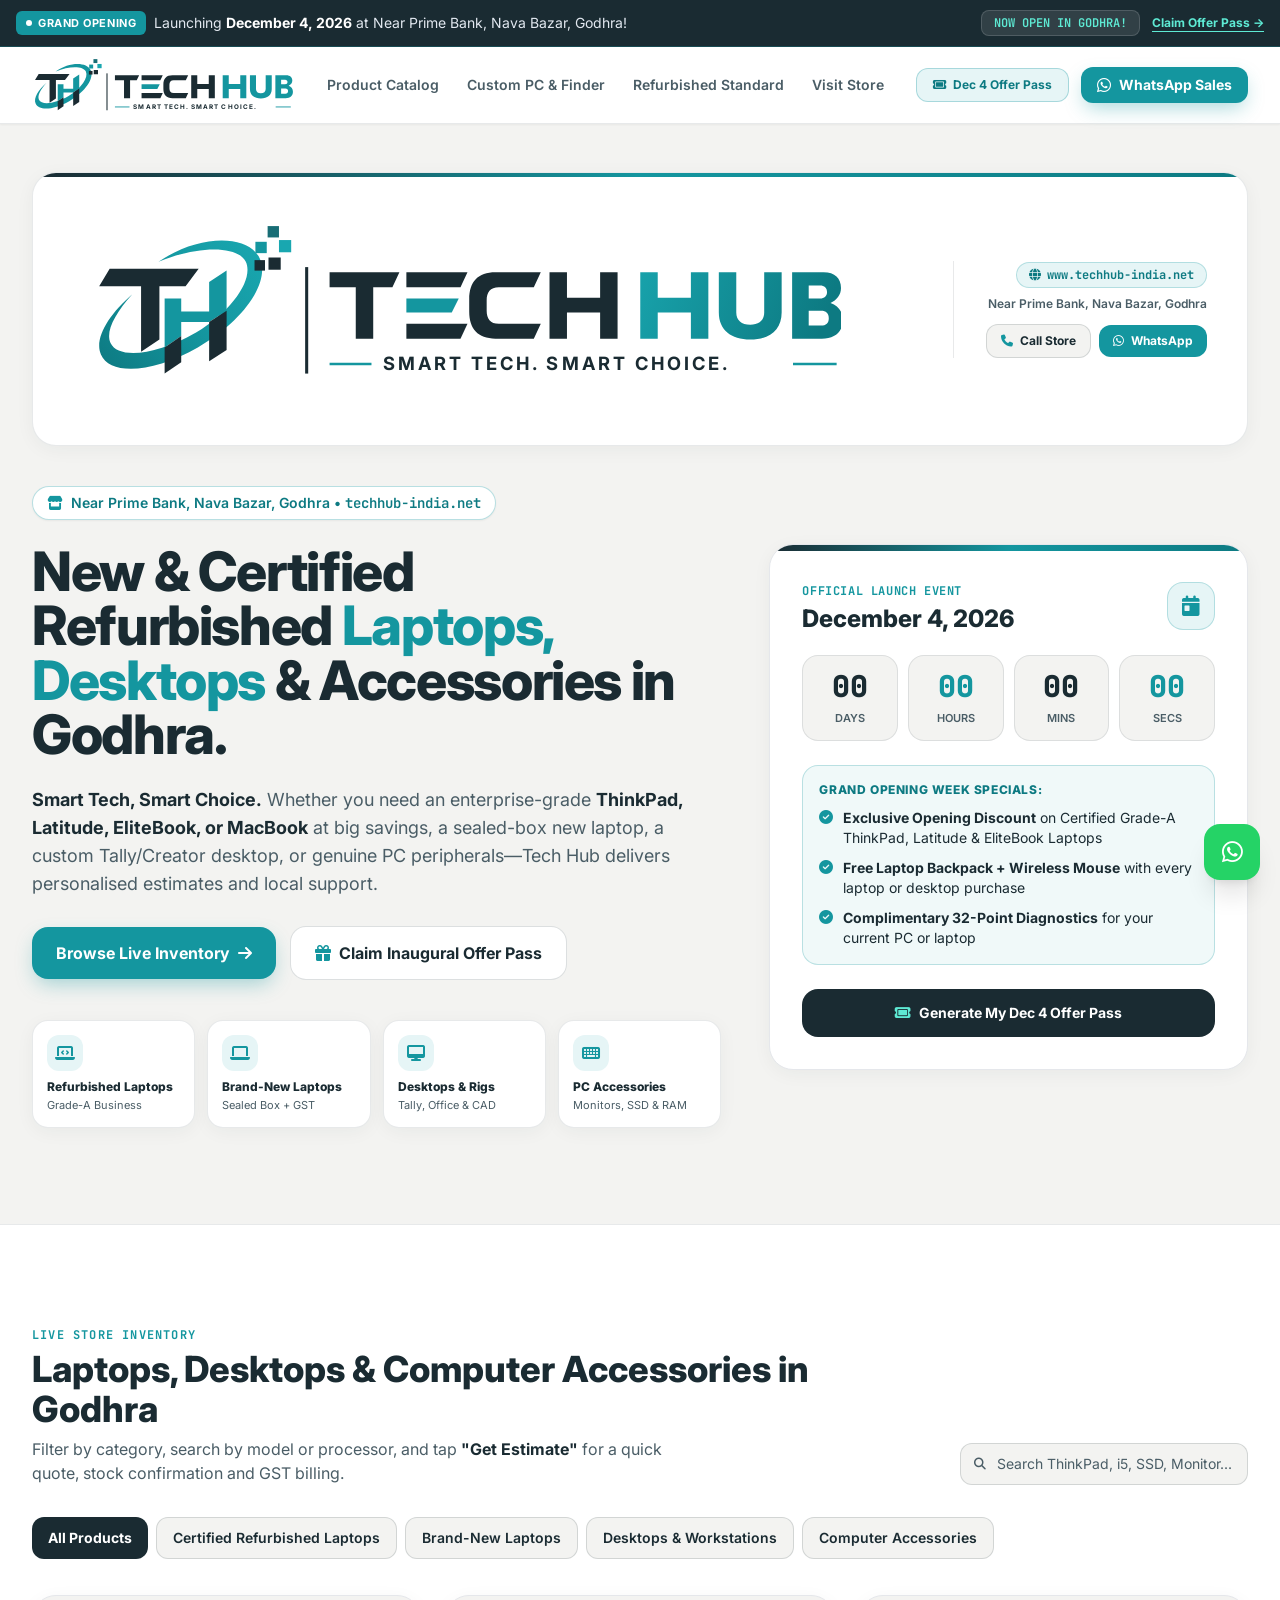
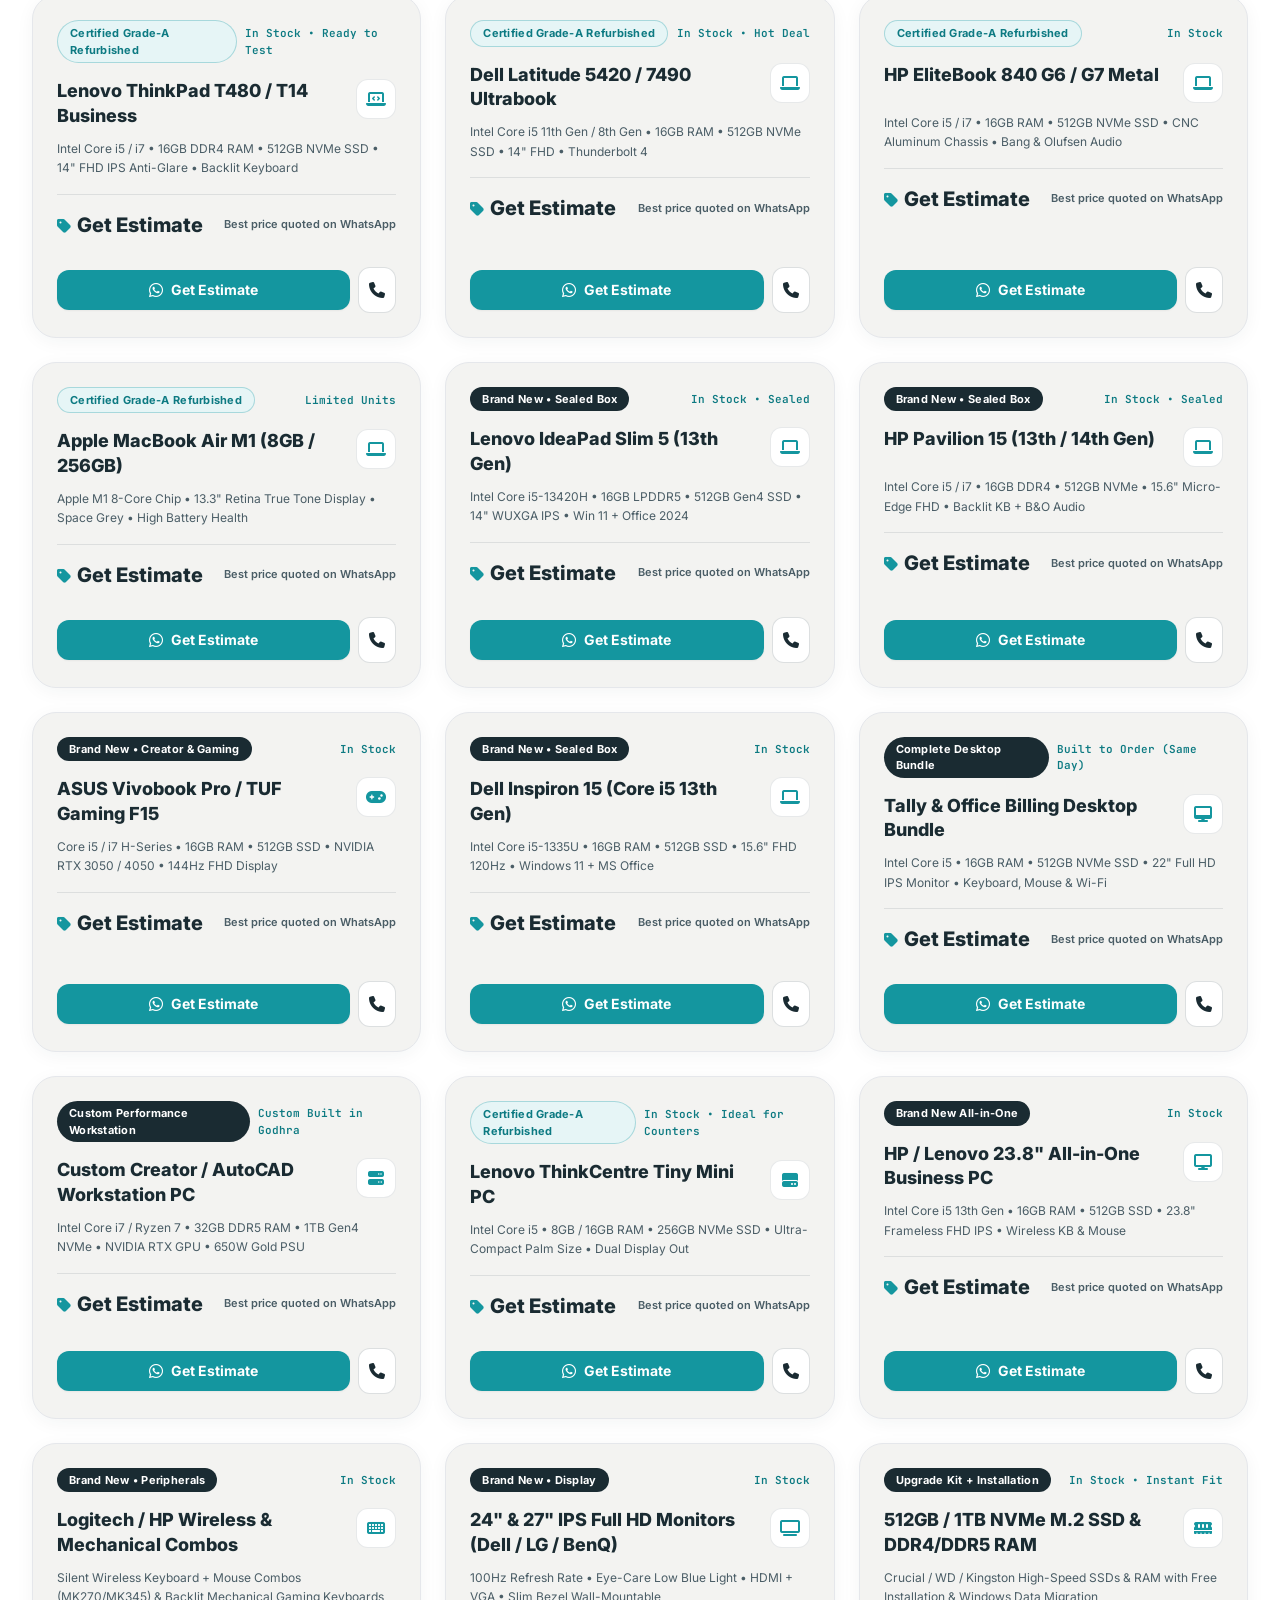
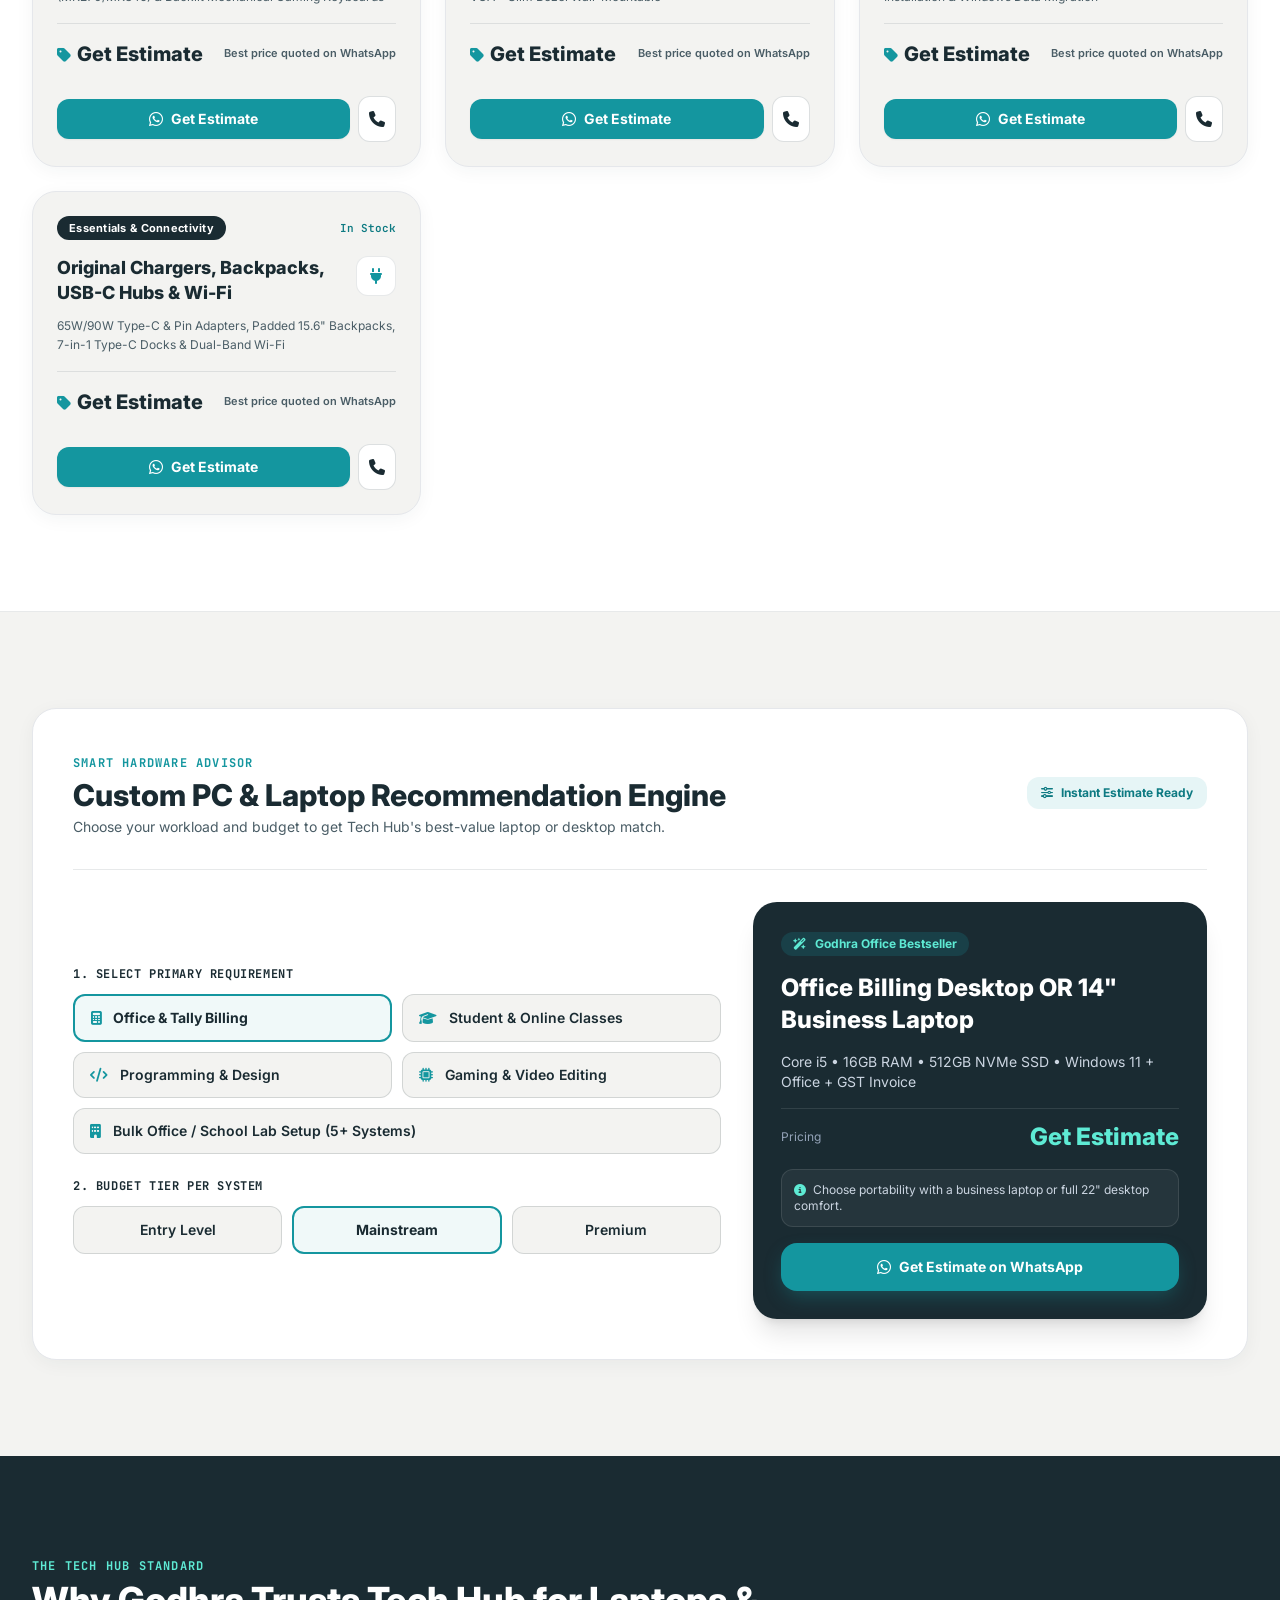
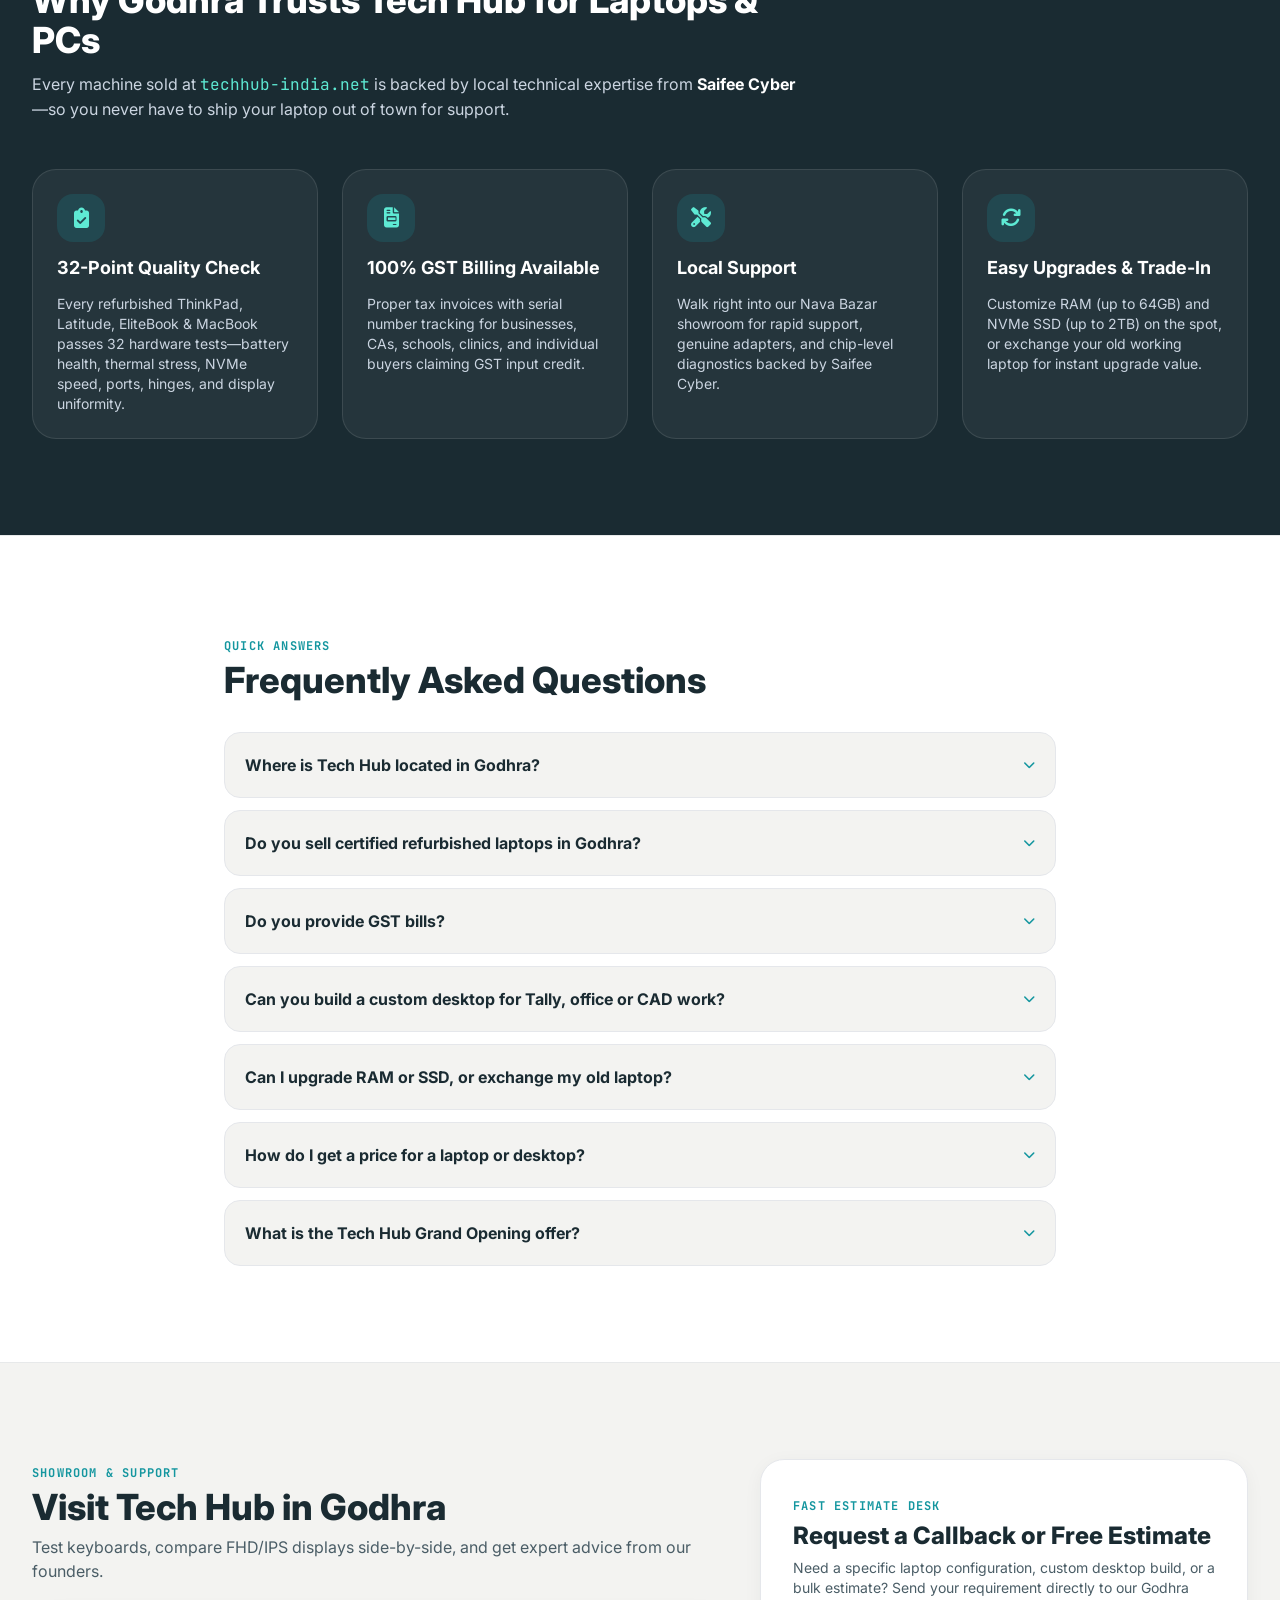
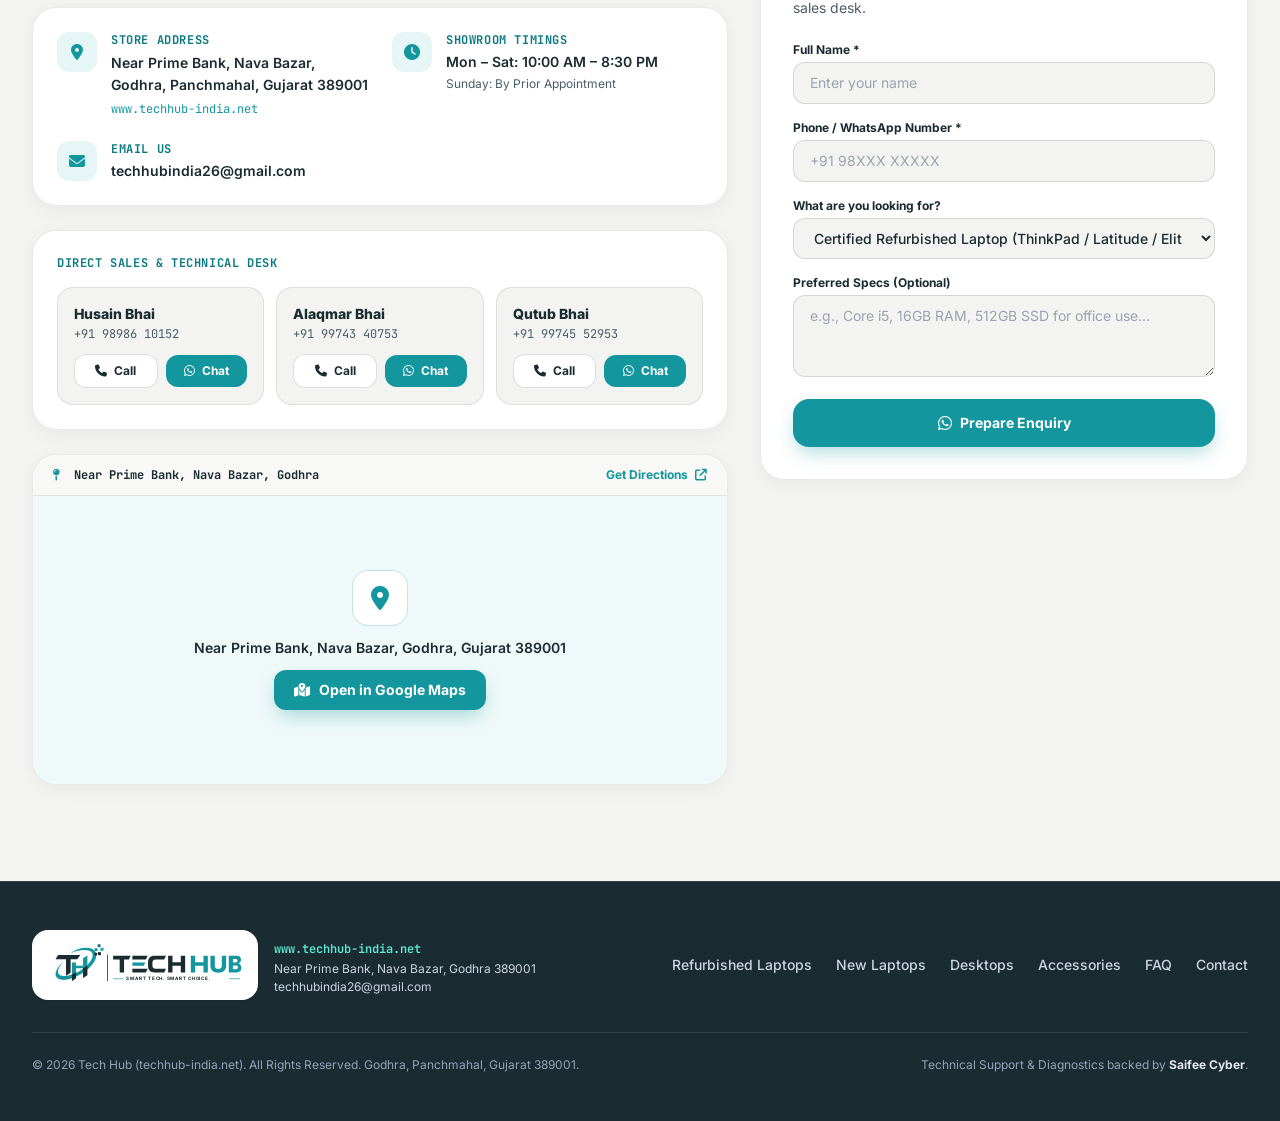
==== commit e83c00cf: "Change 'Local Godhra Support' wording to 'Local Support' Co-Authored-By: Claude Sonnet 5.5 <noreply@" ====
--- a/index.html
+++ b/index.html
@@ -277,7 +277,7 @@
           </h1>
 
           <p class="text-base sm:text-lg text-slatemuted max-w-2xl leading-relaxed">
-            <strong class="text-slateink">Smart Tech, Smart Choice.</strong> Whether you need an enterprise-grade <strong class="text-slateink">ThinkPad, Latitude, EliteBook, or MacBook</strong> at big savings, a sealed-box new laptop, a custom Tally/Creator desktop, or genuine PC peripherals—Tech Hub delivers personalised estimates and local Godhra support.
+            <strong class="text-slateink">Smart Tech, Smart Choice.</strong> Whether you need an enterprise-grade <strong class="text-slateink">ThinkPad, Latitude, EliteBook, or MacBook</strong> at big savings, a sealed-box new laptop, a custom Tally/Creator desktop, or genuine PC peripherals—Tech Hub delivers personalised estimates and local support.
           </p>
 
           <!-- Primary CTA Buttons -->
@@ -553,7 +553,7 @@
           <div class="w-12 h-12 rounded-2xl bg-tealbrand/20 text-teal-300 flex items-center justify-center text-xl">
             <i class="fa-solid fa-screwdriver-wrench"></i>
           </div>
-          <h3 class="text-lg font-bold">Local Godhra Support</h3>
+          <h3 class="text-lg font-bold">Local Support</h3>
           <p class="text-xs sm:text-sm text-slate-300 leading-relaxed">
             Walk right into our Nava Bazar showroom for rapid support, genuine adapters, and chip-level diagnostics backed by Saifee Cyber.
           </p>
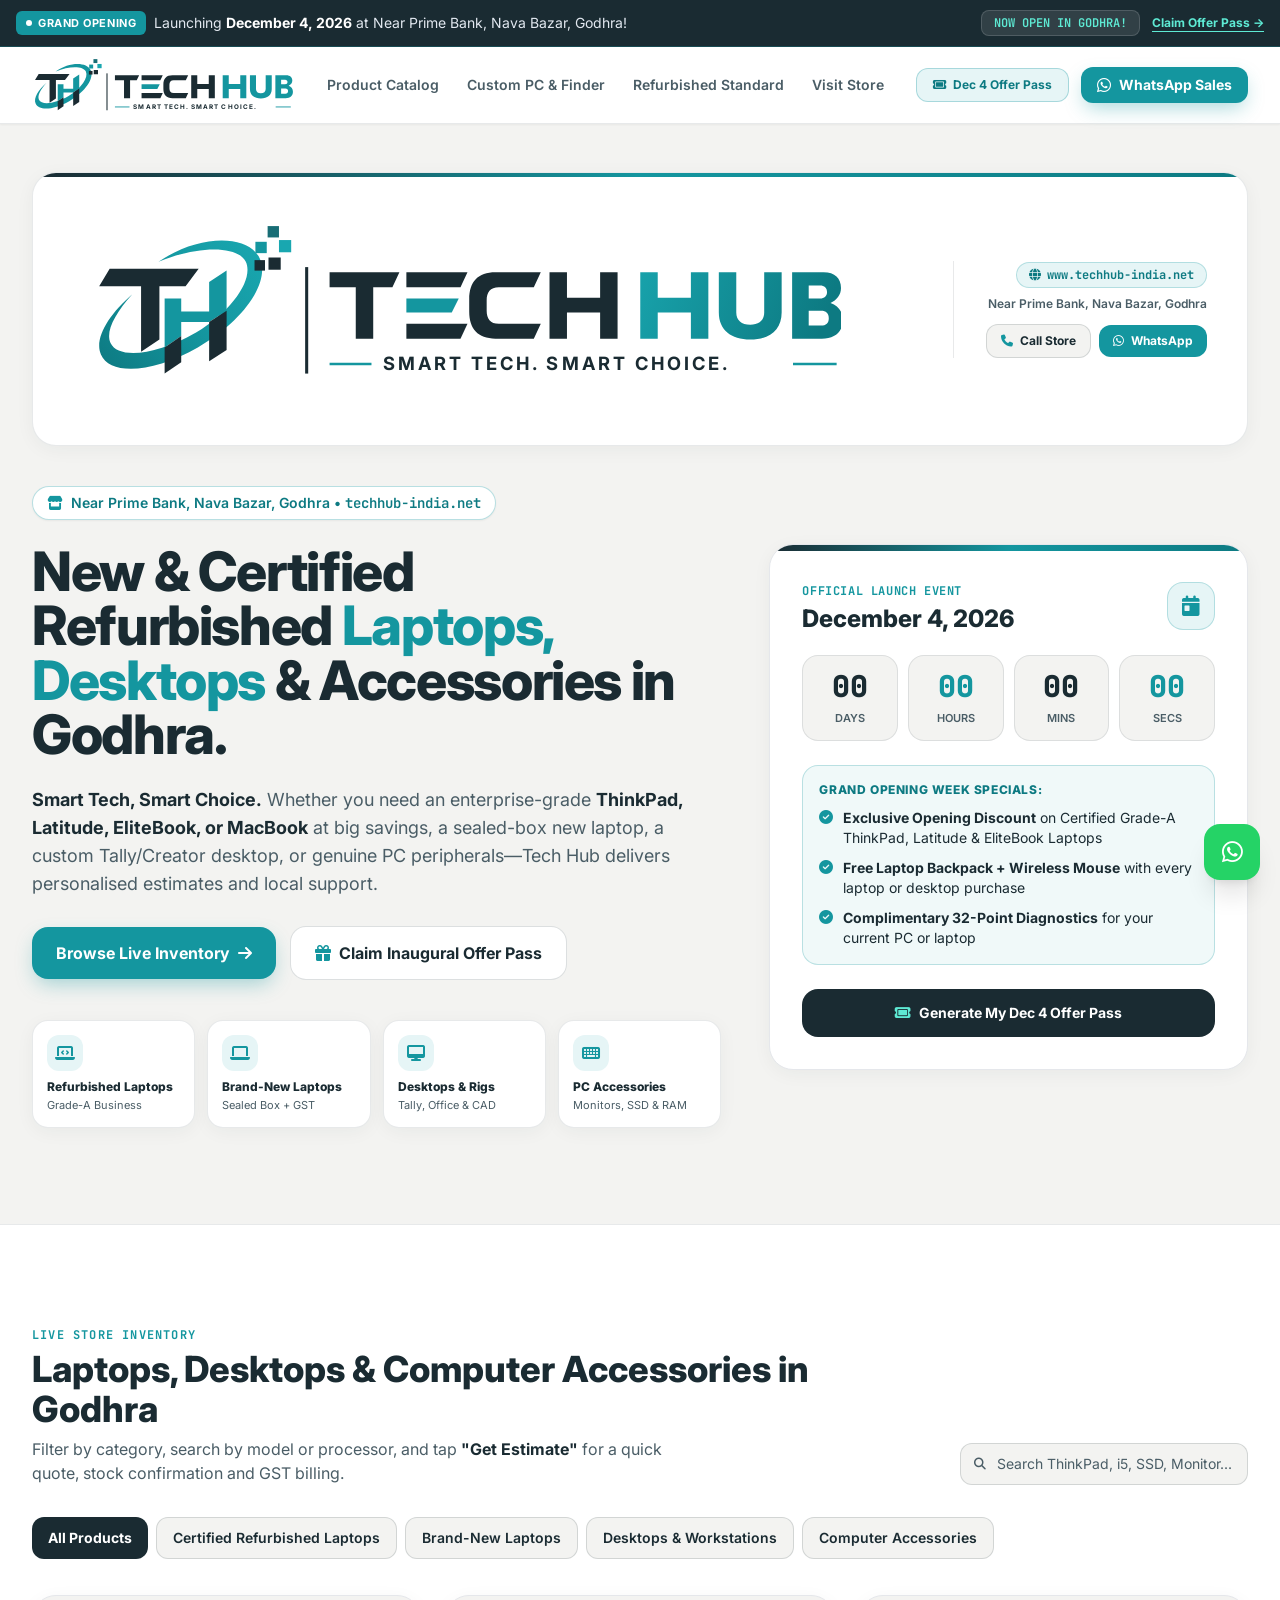
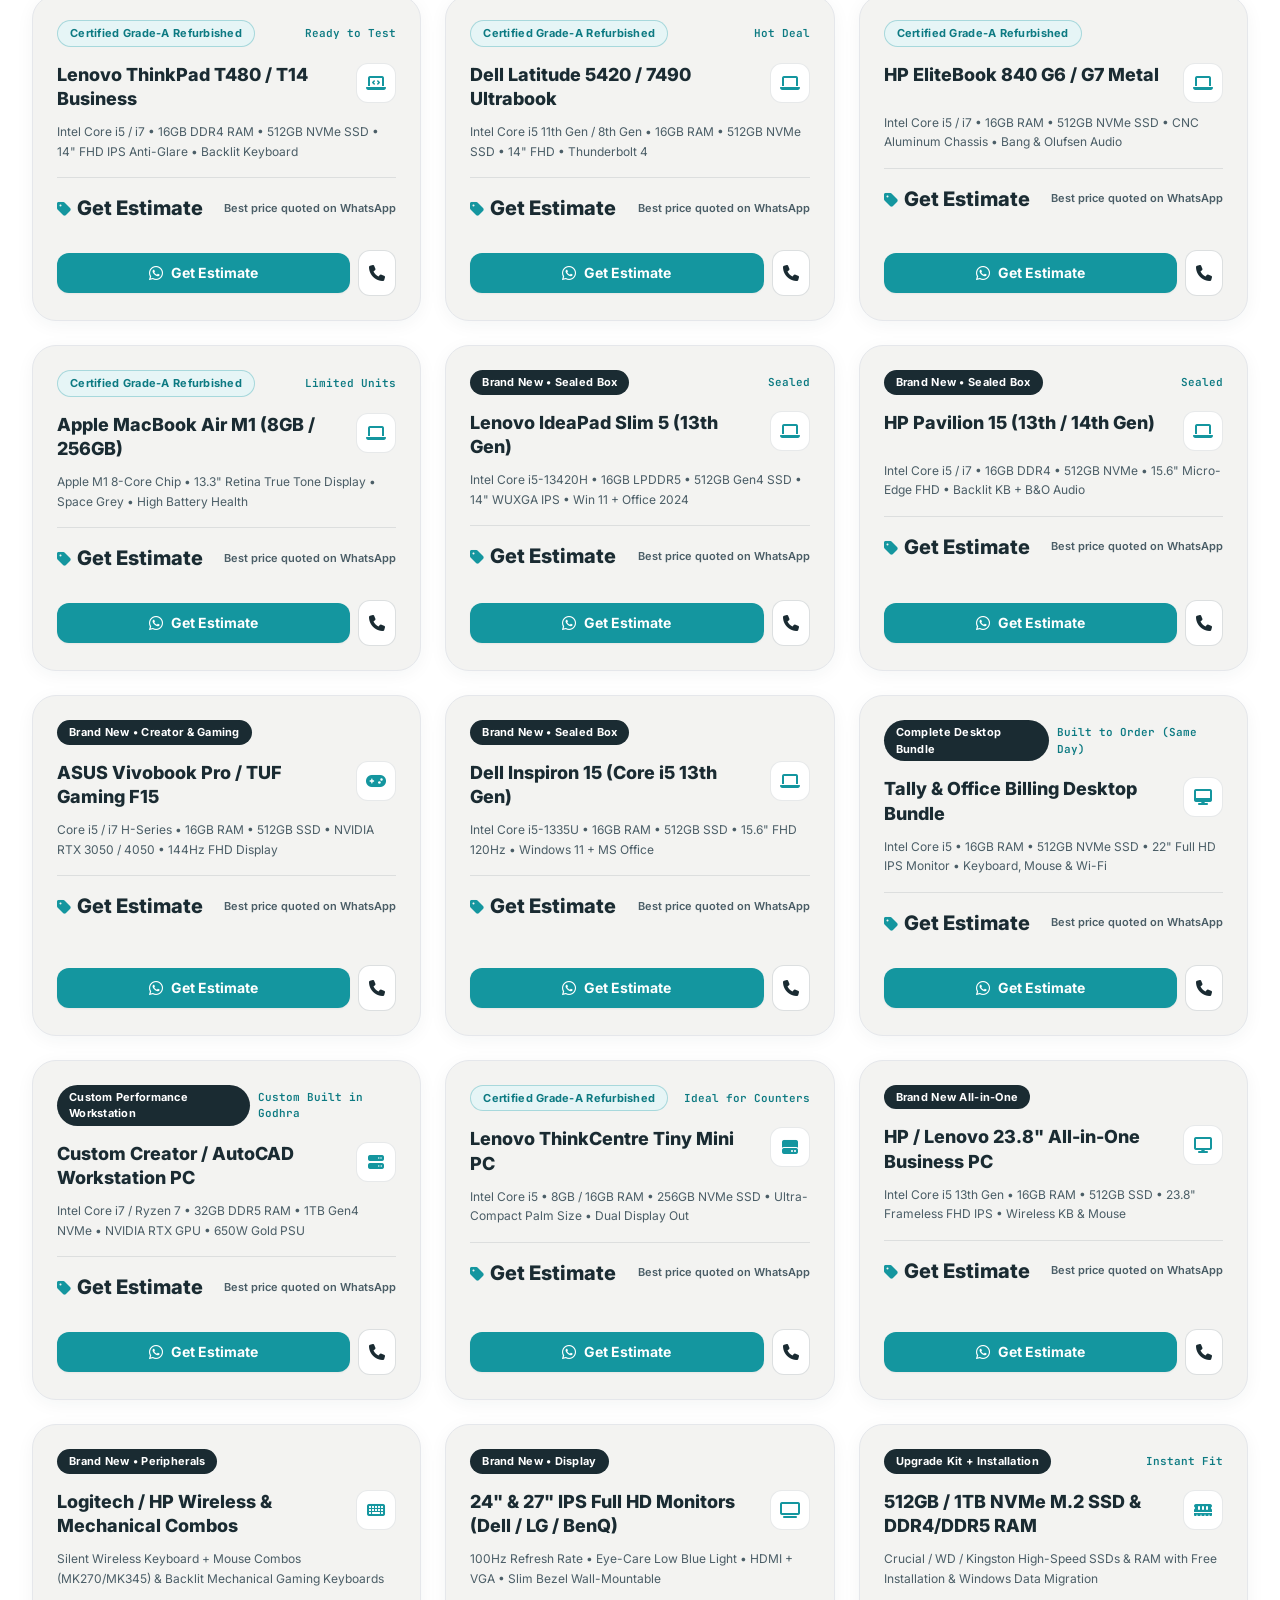
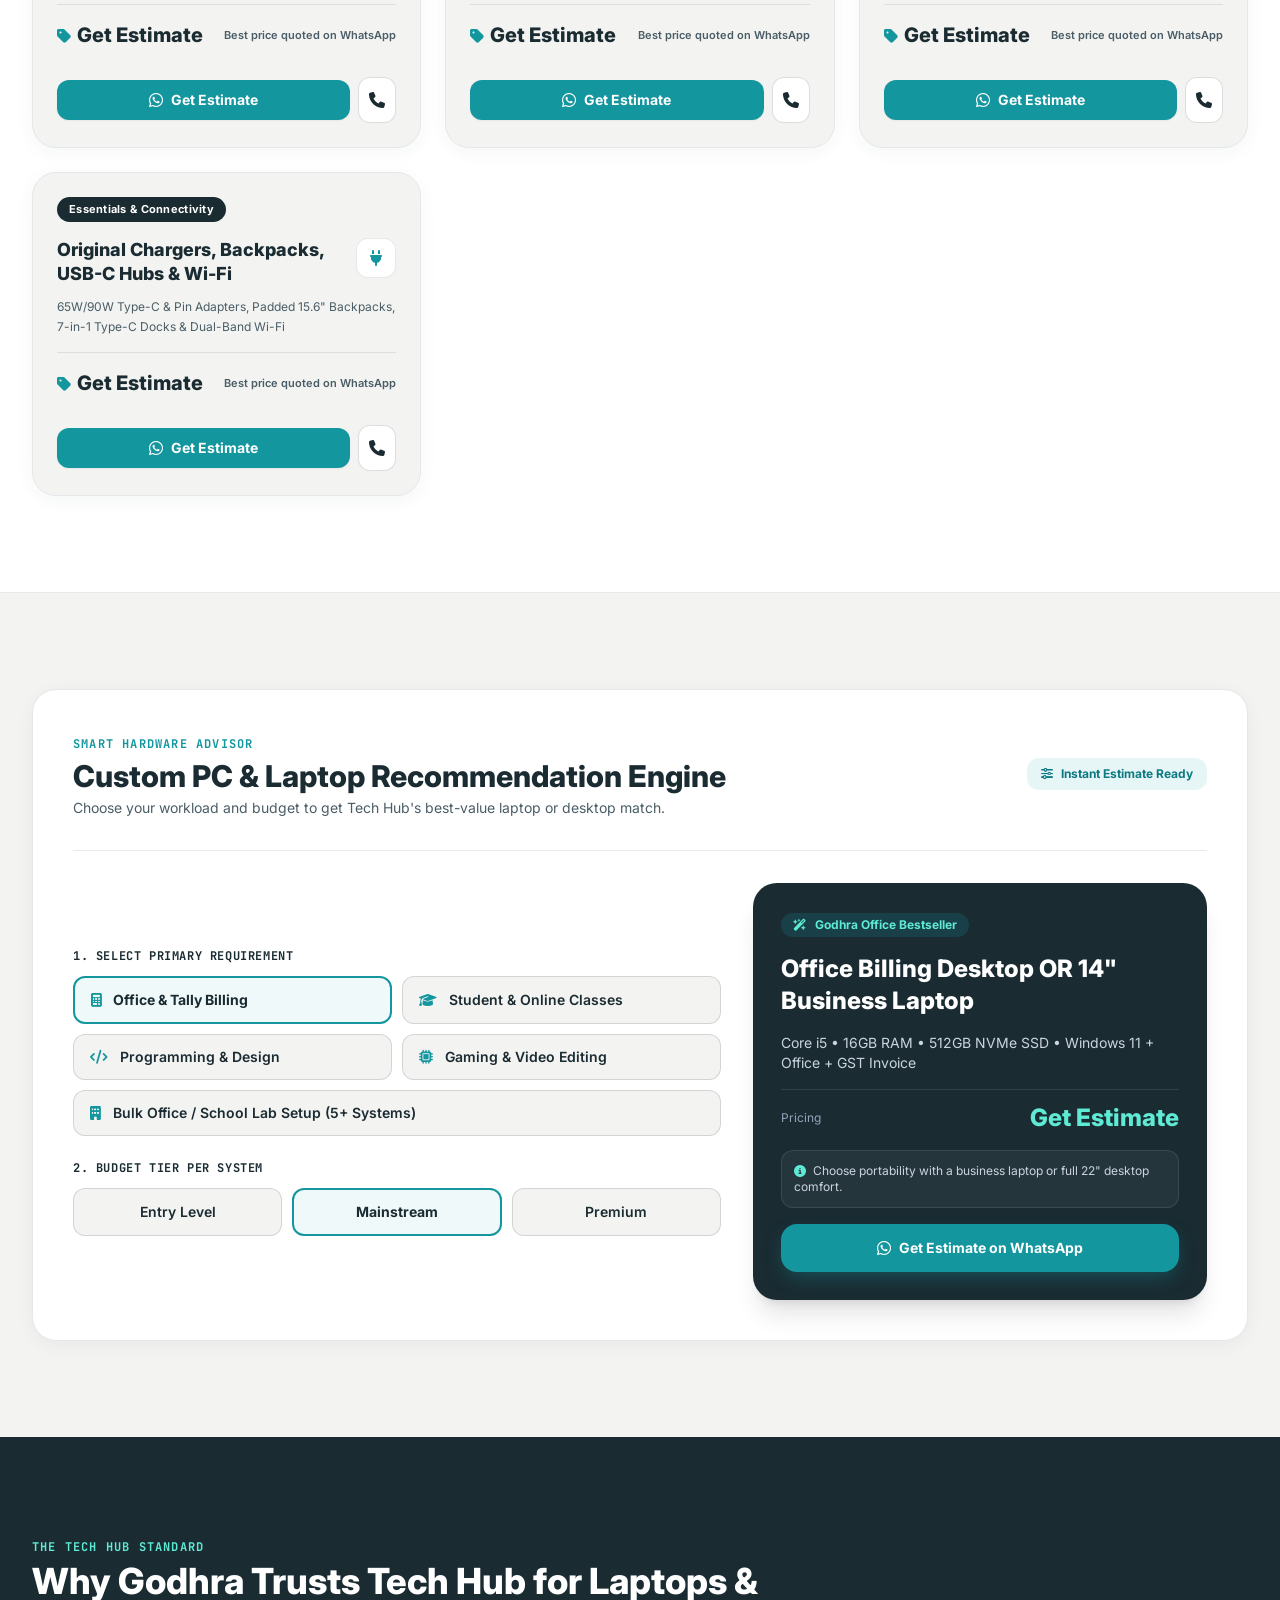
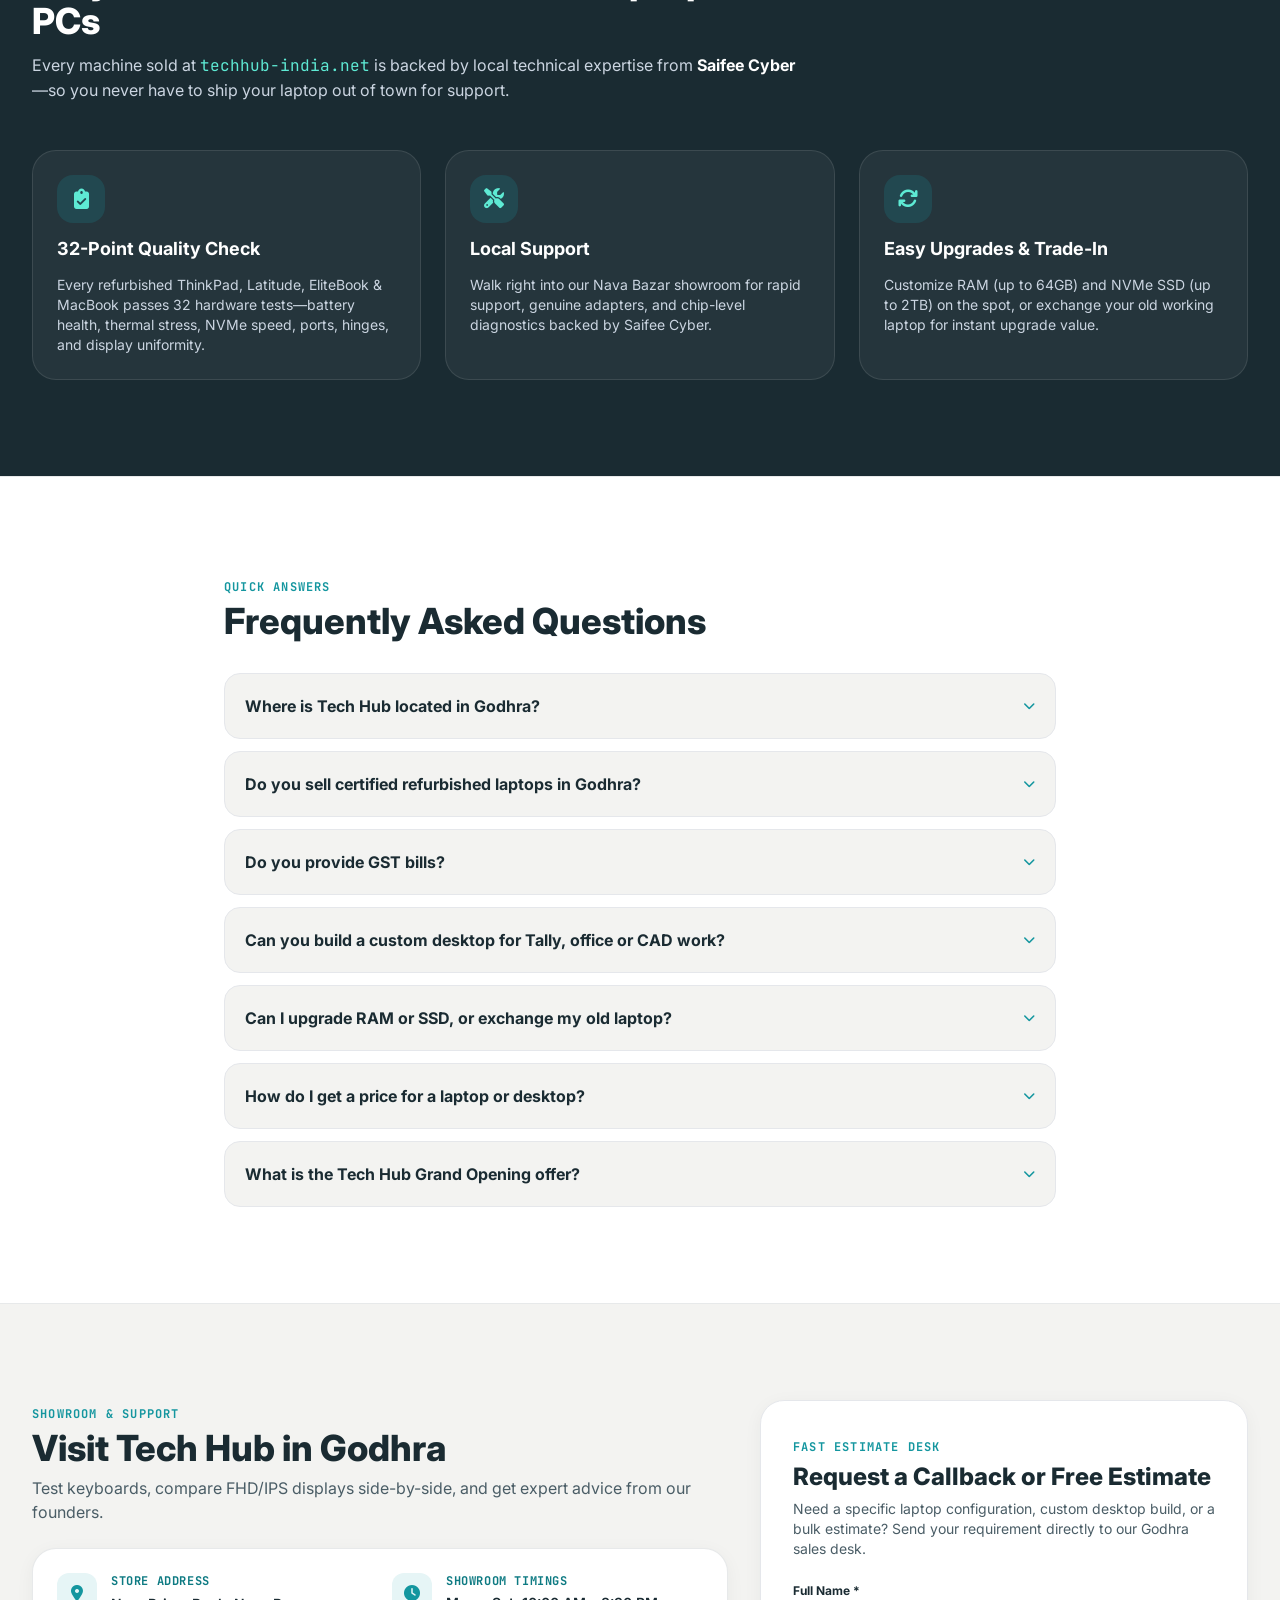
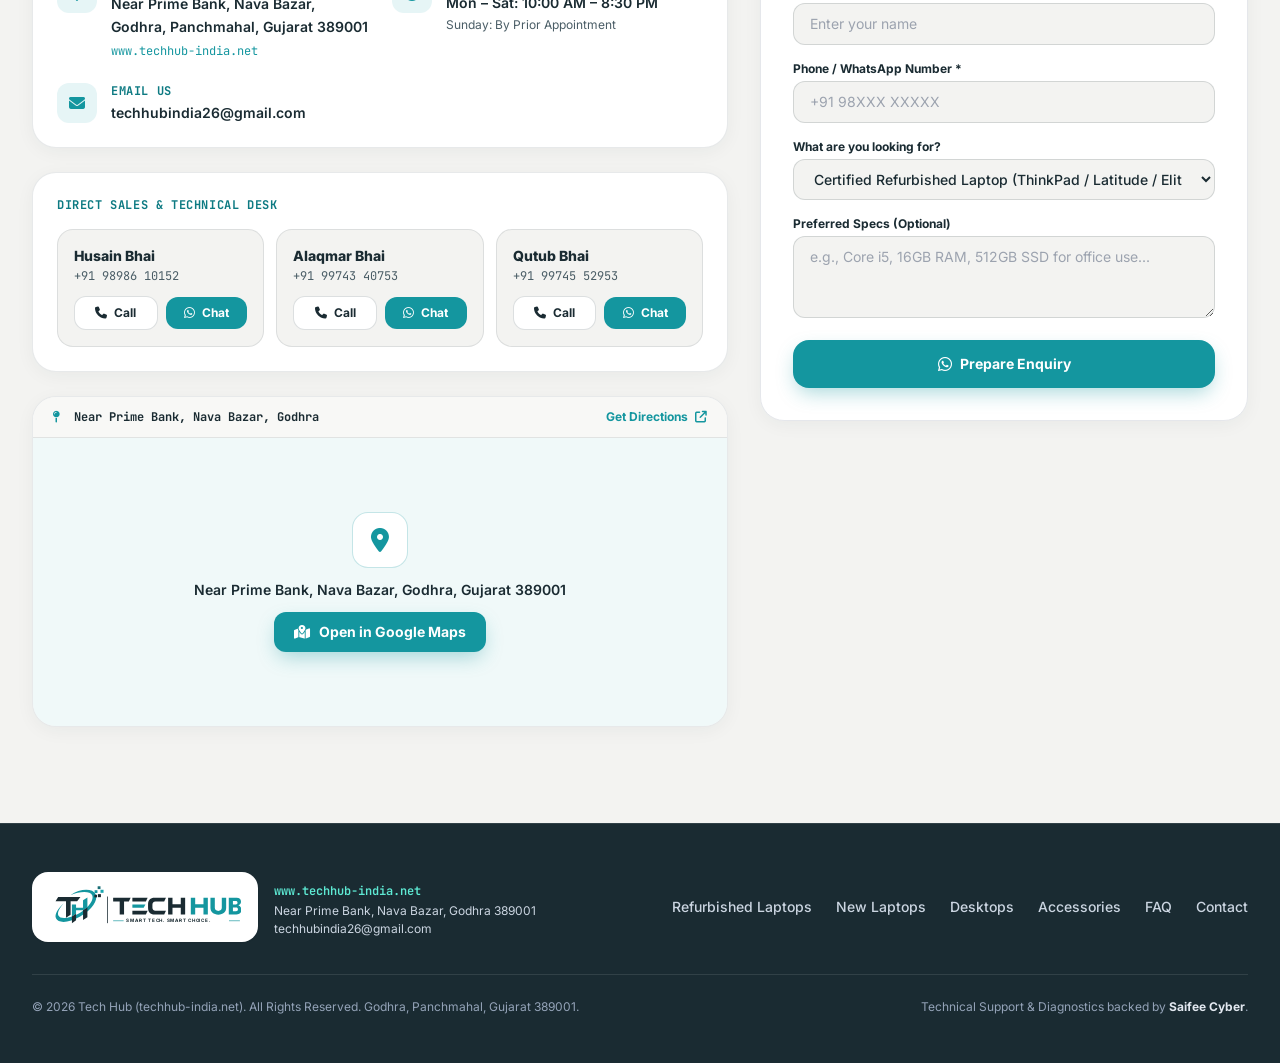
==== commit afb076cd: "Remove 'In Stock' labels and the 100% GST Billing card Co-Authored-By: Claude Sonnet 5.5 <noreply@an" ====
--- a/index.html
+++ b/index.html
@@ -528,7 +528,7 @@
         </p>
       </div>
 
-      <div class="grid sm:grid-cols-2 lg:grid-cols-4 gap-4 sm:gap-6">
+      <div class="grid sm:grid-cols-2 lg:grid-cols-3 gap-4 sm:gap-6">
         <div class="bg-white/5 border border-white/10 rounded-3xl p-6 space-y-3">
           <div class="w-12 h-12 rounded-2xl bg-tealbrand/20 text-teal-300 flex items-center justify-center text-xl">
             <i class="fa-solid fa-clipboard-check"></i>
@@ -536,16 +536,6 @@
           <h3 class="text-lg font-bold">32-Point Quality Check</h3>
           <p class="text-xs sm:text-sm text-slate-300 leading-relaxed">
             Every refurbished ThinkPad, Latitude, EliteBook &amp; MacBook passes 32 hardware tests—battery health, thermal stress, NVMe speed, ports, hinges, and display uniformity.
-          </p>
-        </div>
-
-        <div class="bg-white/5 border border-white/10 rounded-3xl p-6 space-y-3">
-          <div class="w-12 h-12 rounded-2xl bg-tealbrand/20 text-teal-300 flex items-center justify-center text-xl">
-            <i class="fa-solid fa-file-invoice"></i>
-          </div>
-          <h3 class="text-lg font-bold">100% GST Billing Available</h3>
-          <p class="text-xs sm:text-sm text-slate-300 leading-relaxed">
-            Proper tax invoices with serial number tracking for businesses, CAs, schools, clinics, and individual buyers claiming GST input credit.
           </p>
         </div>
 
@@ -3674,7 +3664,7 @@
         condition: 'Certified Grade-A Refurbished',
         title: 'Lenovo ThinkPad T480 / T14 Business',
         specs: 'Intel Core i5 / i7 • 16GB DDR4 RAM • 512GB NVMe SSD • 14" FHD IPS Anti-Glare • Backlit Keyboard',
-        stock: 'In Stock • Ready to Test',
+        stock: 'Ready to Test',
         icon: 'fa-laptop-code'
       },
       {
@@ -3683,7 +3673,7 @@
         condition: 'Certified Grade-A Refurbished',
         title: 'Dell Latitude 5420 / 7490 Ultrabook',
         specs: 'Intel Core i5 11th Gen / 8th Gen • 16GB RAM • 512GB NVMe SSD • 14" FHD • Thunderbolt 4',
-        stock: 'In Stock • Hot Deal',
+        stock: 'Hot Deal',
         icon: 'fa-laptop'
       },
       {
@@ -3692,7 +3682,7 @@
         condition: 'Certified Grade-A Refurbished',
         title: 'HP EliteBook 840 G6 / G7 Metal',
         specs: 'Intel Core i5 / i7 • 16GB RAM • 512GB NVMe SSD • CNC Aluminum Chassis • Bang & Olufsen Audio',
-        stock: 'In Stock',
+        stock: '',
         icon: 'fa-laptop'
       },
       {
@@ -3712,7 +3702,7 @@
         condition: 'Brand New • Sealed Box',
         title: 'Lenovo IdeaPad Slim 5 (13th Gen)',
         specs: 'Intel Core i5-13420H • 16GB LPDDR5 • 512GB Gen4 SSD • 14" WUXGA IPS • Win 11 + Office 2024',
-        stock: 'In Stock • Sealed',
+        stock: 'Sealed',
         icon: 'fa-laptop'
       },
       {
@@ -3721,7 +3711,7 @@
         condition: 'Brand New • Sealed Box',
         title: 'HP Pavilion 15 (13th / 14th Gen)',
         specs: 'Intel Core i5 / i7 • 16GB DDR4 • 512GB NVMe • 15.6" Micro-Edge FHD • Backlit KB + B&O Audio',
-        stock: 'In Stock • Sealed',
+        stock: 'Sealed',
         icon: 'fa-laptop'
       },
       {
@@ -3730,7 +3720,7 @@
         condition: 'Brand New • Creator & Gaming',
         title: 'ASUS Vivobook Pro / TUF Gaming F15',
         specs: 'Core i5 / i7 H-Series • 16GB RAM • 512GB SSD • NVIDIA RTX 3050 / 4050 • 144Hz FHD Display',
-        stock: 'In Stock',
+        stock: '',
         icon: 'fa-gamepad'
       },
       {
@@ -3739,7 +3729,7 @@
         condition: 'Brand New • Sealed Box',
         title: 'Dell Inspiron 15 (Core i5 13th Gen)',
         specs: 'Intel Core i5-1335U • 16GB RAM • 512GB SSD • 15.6" FHD 120Hz • Windows 11 + MS Office',
-        stock: 'In Stock',
+        stock: '',
         icon: 'fa-laptop'
       },
 
@@ -3768,7 +3758,7 @@
         condition: 'Certified Grade-A Refurbished',
         title: 'Lenovo ThinkCentre Tiny Mini PC',
         specs: 'Intel Core i5 • 8GB / 16GB RAM • 256GB NVMe SSD • Ultra-Compact Palm Size • Dual Display Out',
-        stock: 'In Stock • Ideal for Counters',
+        stock: 'Ideal for Counters',
         icon: 'fa-hard-drive'
       },
       {
@@ -3777,7 +3767,7 @@
         condition: 'Brand New All-in-One',
         title: 'HP / Lenovo 23.8" All-in-One Business PC',
         specs: 'Intel Core i5 13th Gen • 16GB RAM • 512GB SSD • 23.8" Frameless FHD IPS • Wireless KB & Mouse',
-        stock: 'In Stock',
+        stock: '',
         icon: 'fa-display'
       },
 
@@ -3788,7 +3778,7 @@
         condition: 'Brand New • Peripherals',
         title: 'Logitech / HP Wireless & Mechanical Combos',
         specs: 'Silent Wireless Keyboard + Mouse Combos (MK270/MK345) & Backlit Mechanical Gaming Keyboards',
-        stock: 'In Stock',
+        stock: '',
         icon: 'fa-keyboard'
       },
       {
@@ -3797,7 +3787,7 @@
         condition: 'Brand New • Display',
         title: '24" & 27" IPS Full HD Monitors (Dell / LG / BenQ)',
         specs: '100Hz Refresh Rate • Eye-Care Low Blue Light • HDMI + VGA • Slim Bezel Wall-Mountable',
-        stock: 'In Stock',
+        stock: '',
         icon: 'fa-tv'
       },
       {
@@ -3806,7 +3796,7 @@
         condition: 'Upgrade Kit + Installation',
         title: '512GB / 1TB NVMe M.2 SSD & DDR4/DDR5 RAM',
         specs: 'Crucial / WD / Kingston High-Speed SSDs & RAM with Free Installation & Windows Data Migration',
-        stock: 'In Stock • Instant Fit',
+        stock: 'Instant Fit',
         icon: 'fa-memory'
       },
       {
@@ -3815,7 +3805,7 @@
         condition: 'Essentials & Connectivity',
         title: 'Original Chargers, Backpacks, USB-C Hubs & Wi-Fi',
         specs: '65W/90W Type-C & Pin Adapters, Padded 15.6" Backpacks, 7-in-1 Type-C Docks & Dual-Band Wi-Fi',
-        stock: 'In Stock',
+        stock: '',
         icon: 'fa-plug'
       }
     ];
@@ -3864,9 +3854,7 @@
                 <span class="px-3 py-1 rounded-full text-[11px] font-bold tracking-wide ${badgeClass}">
                   ${item.condition}
                 </span>
-                <span class="text-[11px] font-mono font-semibold text-tealdark">
-                  ${item.stock}
-                </span>
+                ${item.stock ? `<span class="text-[11px] font-mono font-semibold text-tealdark">${item.stock}</span>` : ''}
               </div>
 
               <div class="flex items-start justify-between gap-3">
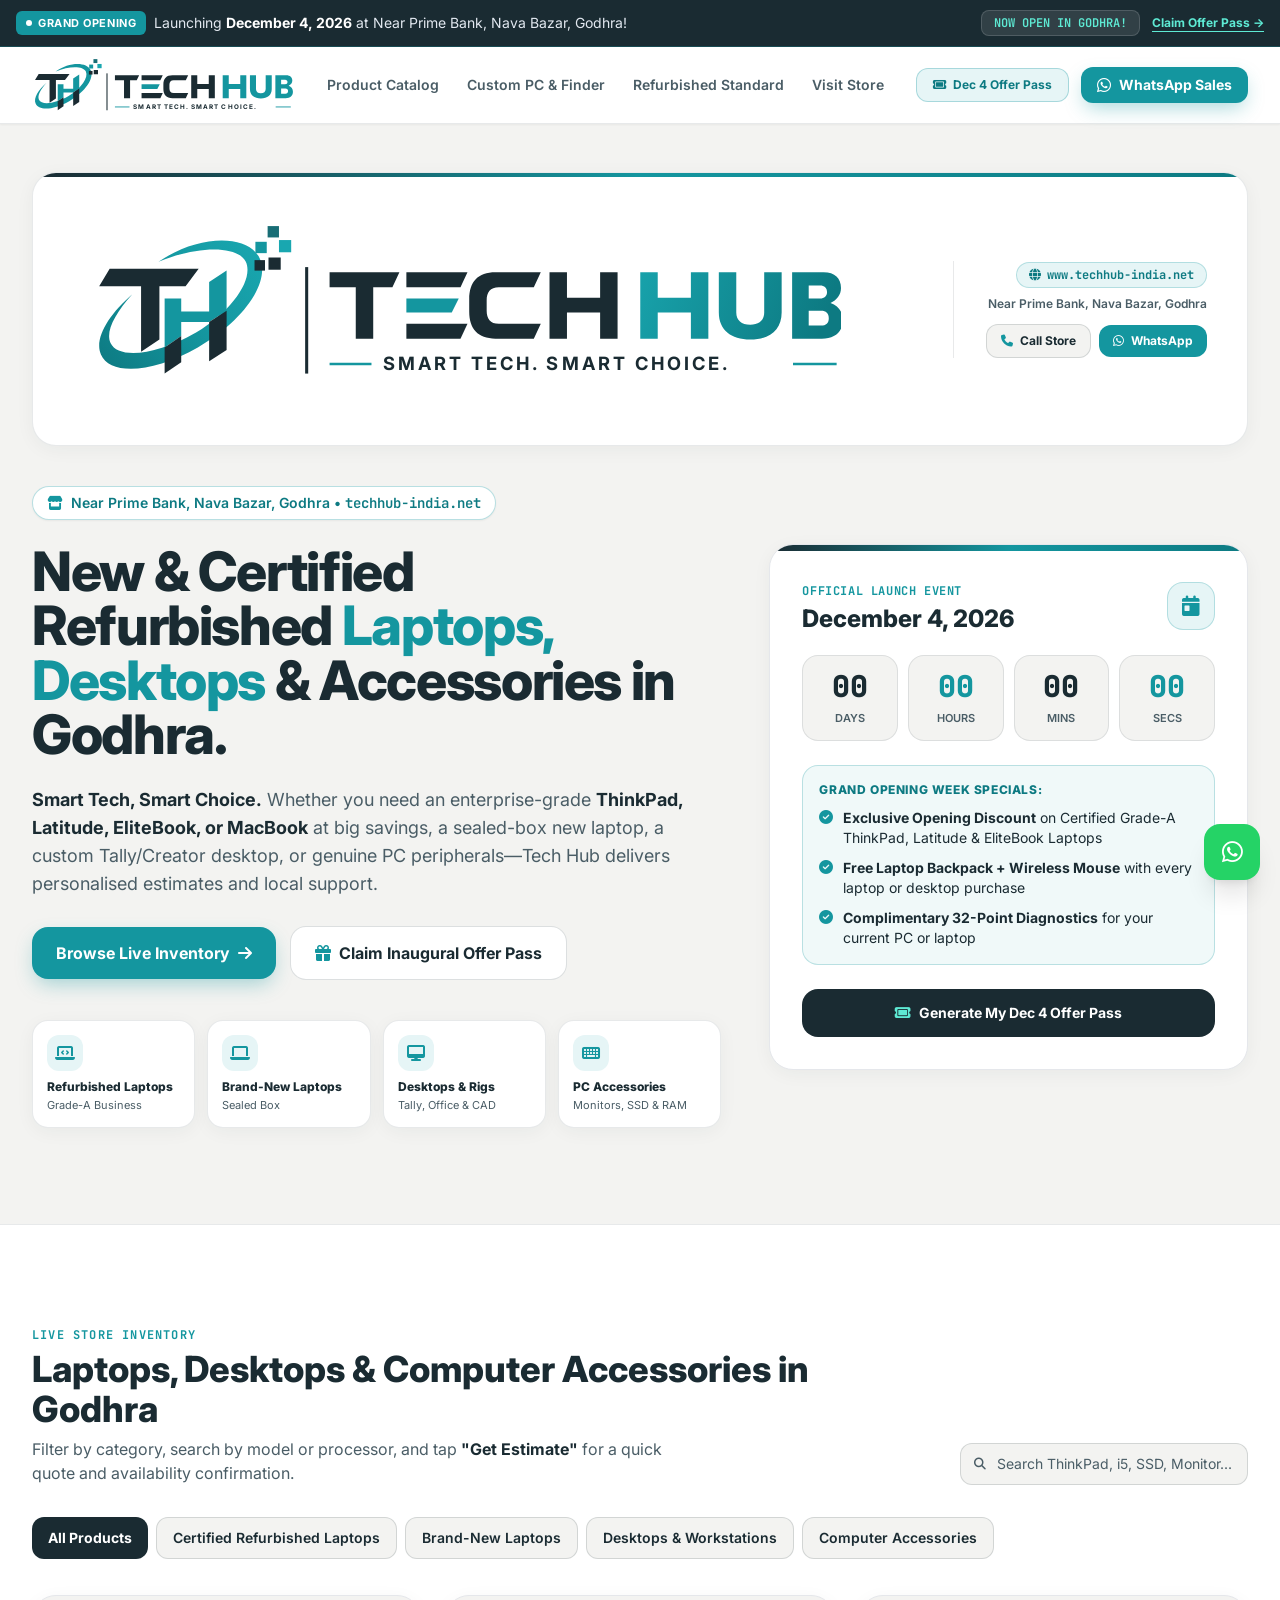
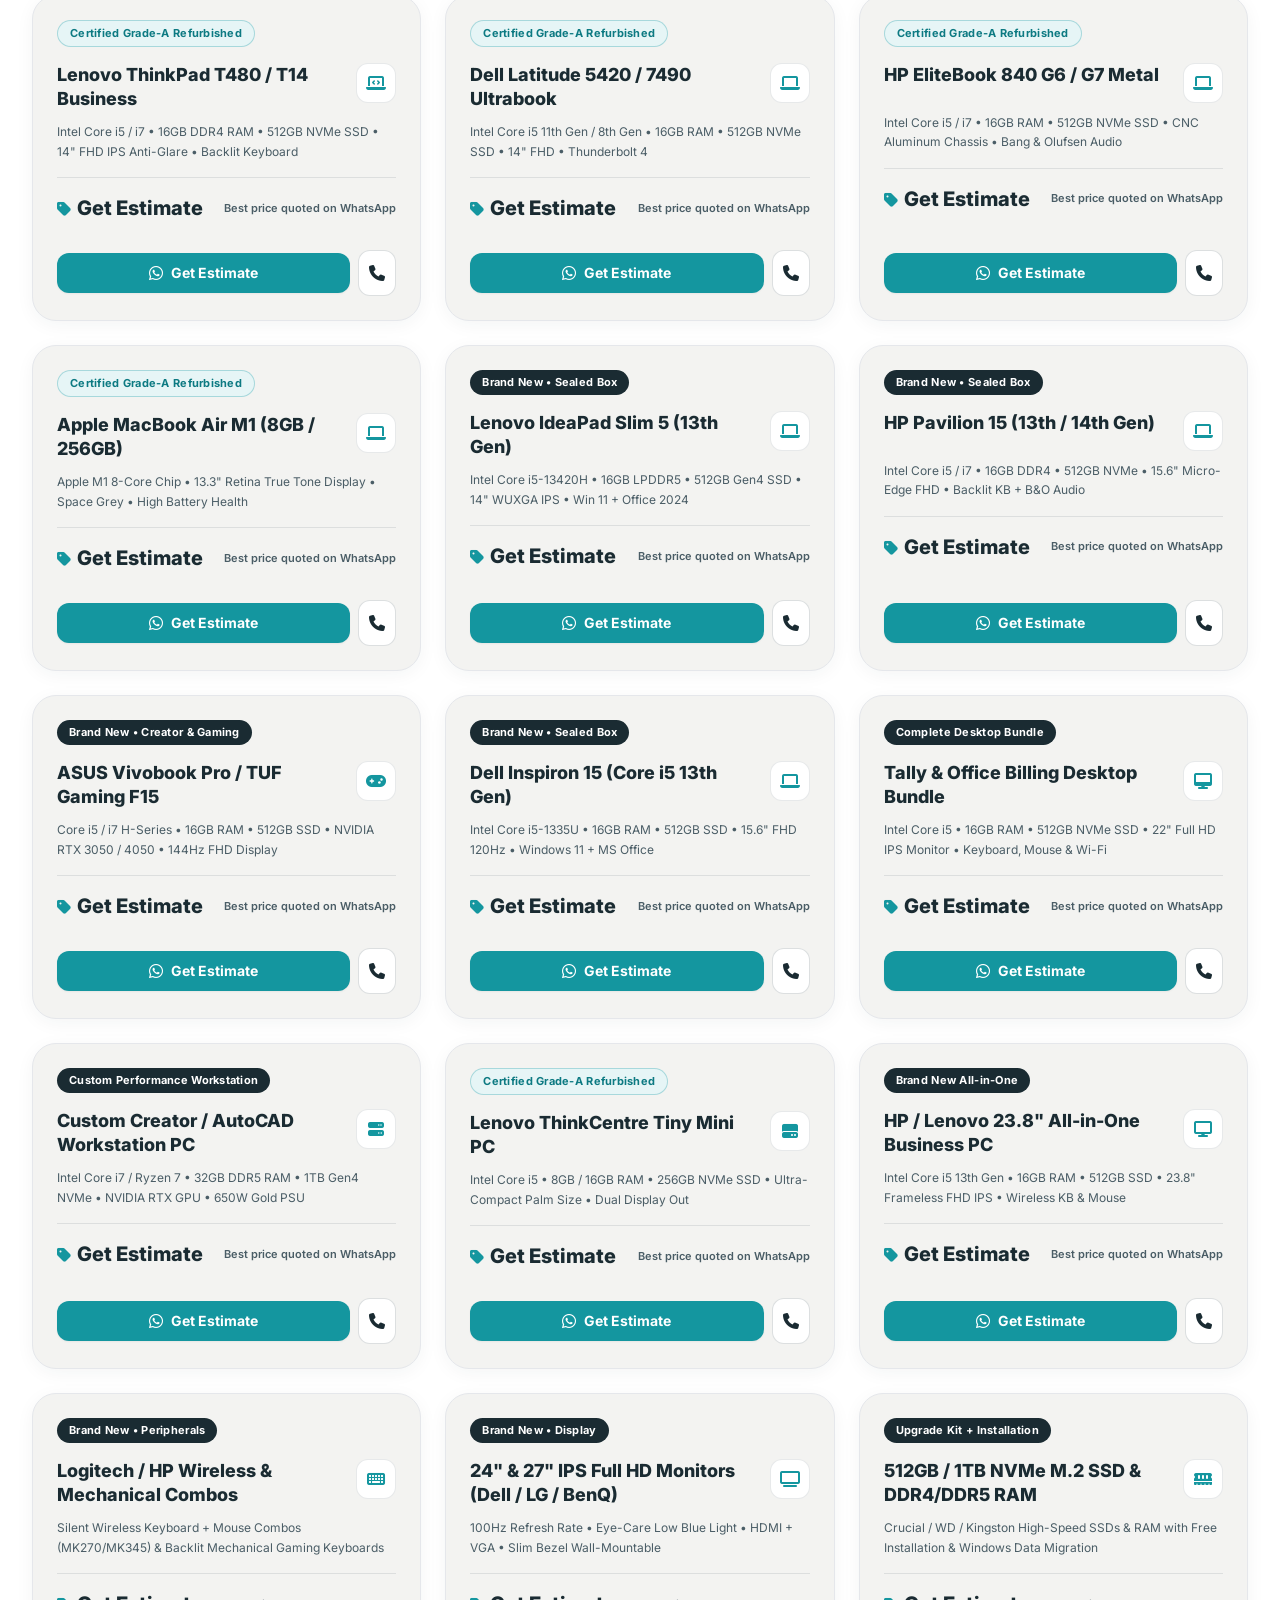
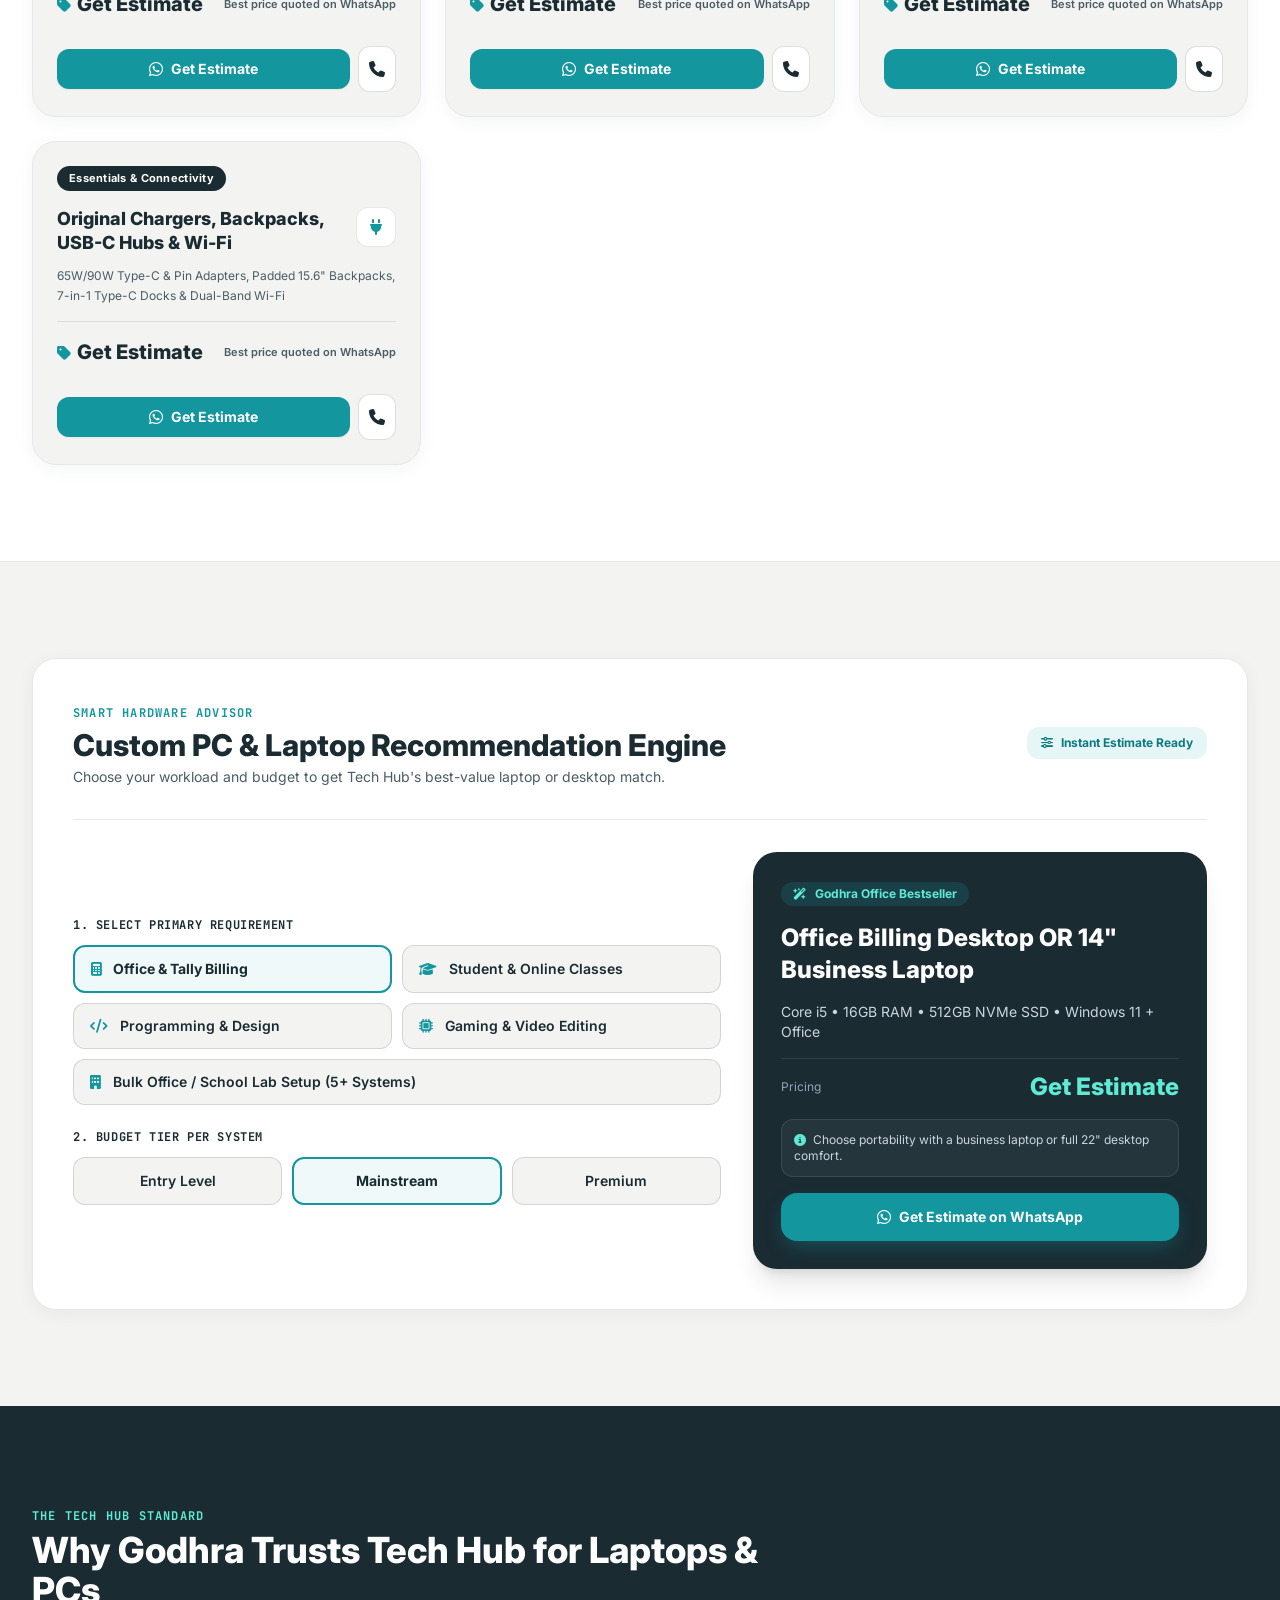
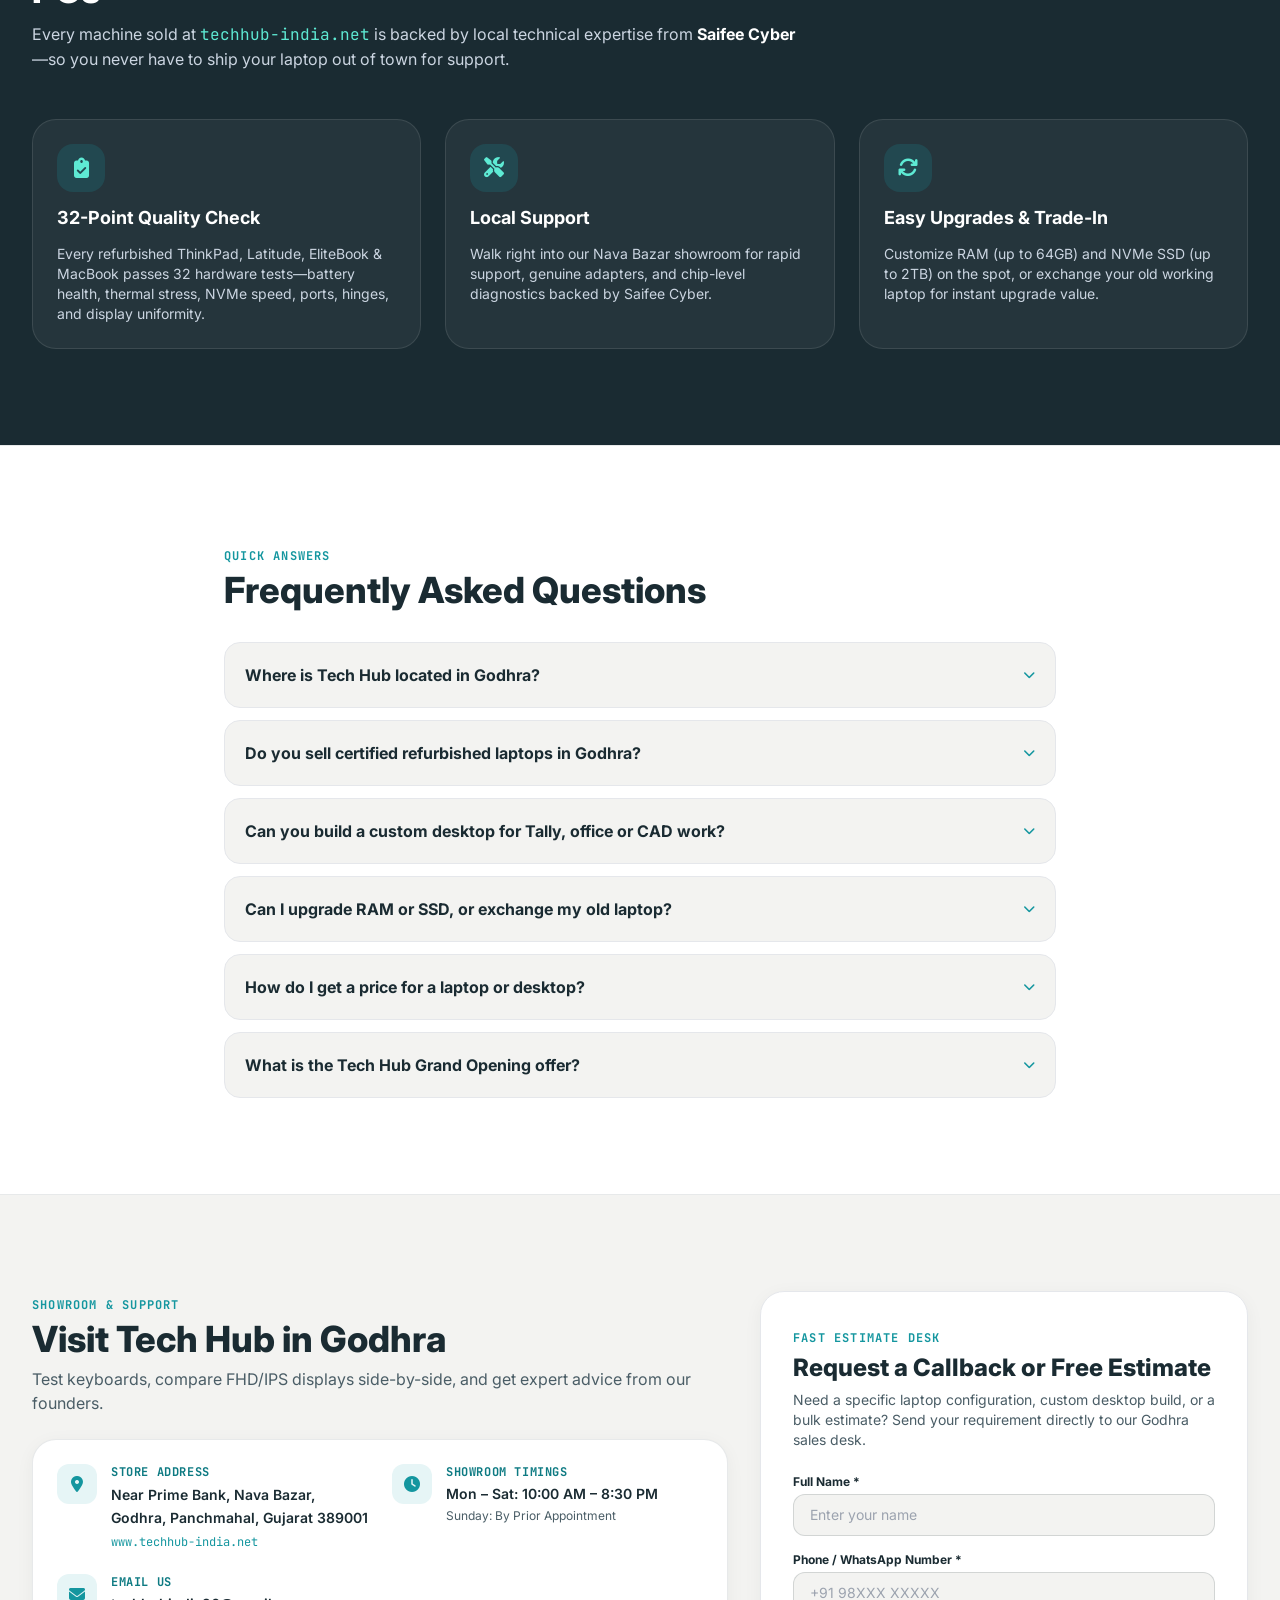
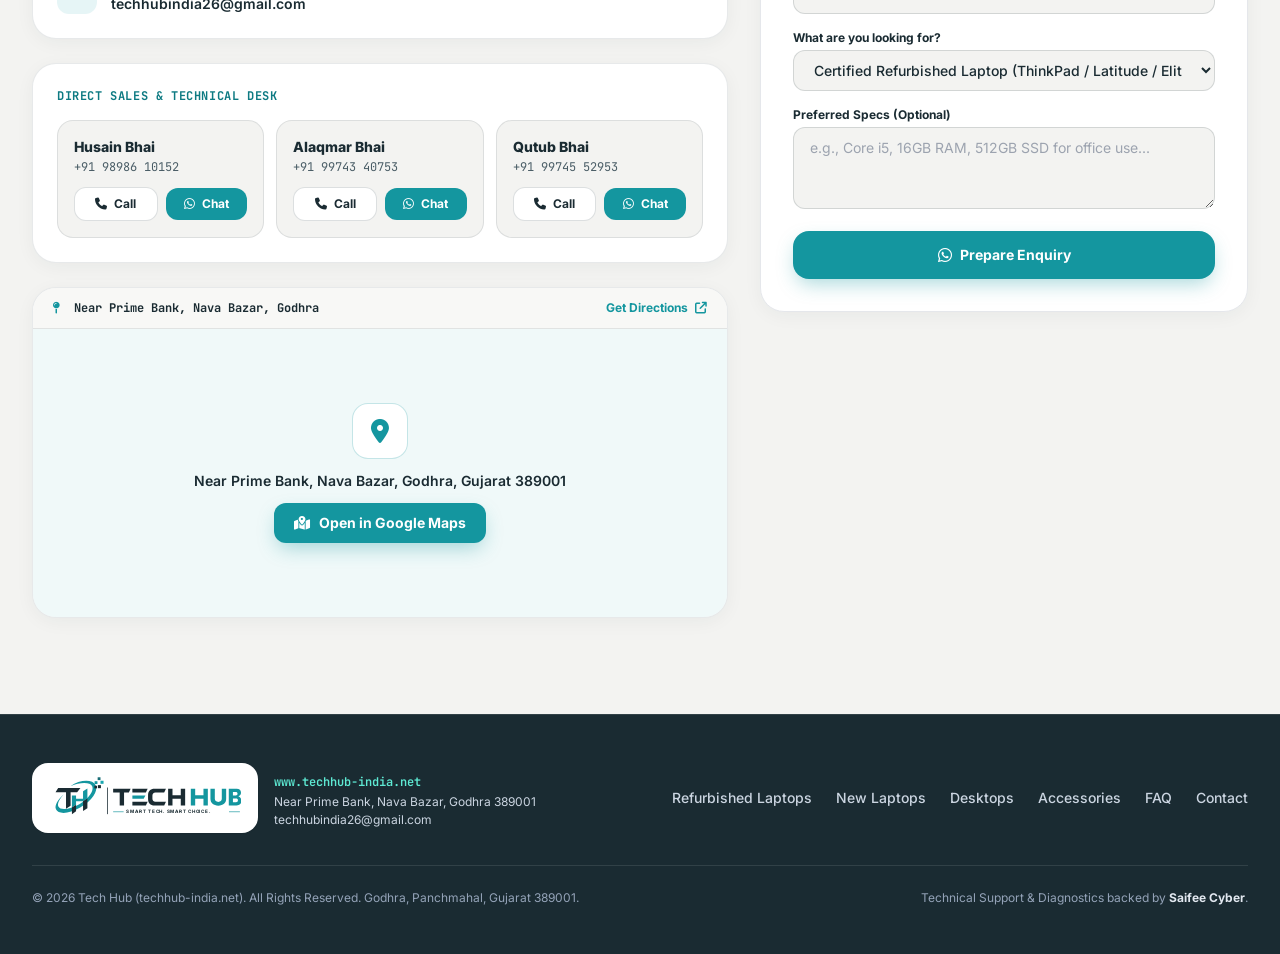
==== commit 0dd0e14f: "Remove all stock labels, GST FAQ and GST invoice mentions Co-Authored-By: Claude Sonnet 5.5 <noreply" ====
--- a/index.html
+++ b/index.html
@@ -15,7 +15,7 @@
   <meta property="og:site_name" content="Tech Hub" />
   <meta property="og:locale" content="en_IN" />
   <meta property="og:title" content="Tech Hub Godhra | New &amp; Refurbished Laptops, Desktops &amp; Accessories" />
-  <meta property="og:description" content="Buy brand-new and certified refurbished laptops, custom Tally & office desktops and computer accessories at Tech Hub, Nava Bazar, Godhra. GST billing. Get an instant estimate." />
+  <meta property="og:description" content="Buy brand-new and certified refurbished laptops, custom Tally & office desktops and computer accessories at Tech Hub, Nava Bazar, Godhra. Get an instant estimate." />
   <meta property="og:url" content="https://www.techhub-india.net/" />
   <meta property="og:image" content="https://www.techhub-india.net/og-image.png" />
   <meta property="og:image:width" content="1200" />
@@ -23,7 +23,7 @@
   <meta property="og:image:alt" content="Tech Hub - Smart Tech. Smart Choice. Laptops, desktops and accessories in Godhra" />
   <meta name="twitter:card" content="summary_large_image" />
   <meta name="twitter:title" content="Tech Hub Godhra | New &amp; Refurbished Laptops, Desktops &amp; Accessories" />
-  <meta name="twitter:description" content="Buy brand-new and certified refurbished laptops, custom Tally & office desktops and computer accessories at Tech Hub, Nava Bazar, Godhra. GST billing. Get an instant estimate." />
+  <meta name="twitter:description" content="Buy brand-new and certified refurbished laptops, custom Tally & office desktops and computer accessories at Tech Hub, Nava Bazar, Godhra. Get an instant estimate." />
   <meta name="twitter:image" content="https://www.techhub-india.net/og-image.png" />
   <style>
 *,:after,:before{--tw-border-spacing-x:0;--tw-border-spacing-y:0;--tw-translate-x:0;--tw-translate-y:0;--tw-rotate:0;--tw-skew-x:0;--tw-skew-y:0;--tw-scale-x:1;--tw-scale-y:1;--tw-pan-x: ;--tw-pan-y: ;--tw-pinch-zoom: ;--tw-scroll-snap-strictness:proximity;--tw-gradient-from-position: ;--tw-gradient-via-position: ;--tw-gradient-to-position: ;--tw-ordinal: ;--tw-slashed-zero: ;--tw-numeric-figure: ;--tw-numeric-spacing: ;--tw-numeric-fraction: ;--tw-ring-inset: ;--tw-ring-offset-width:0px;--tw-ring-offset-color:#fff;--tw-ring-color:rgba(59,130,246,.5);--tw-ring-offset-shadow:0 0 #0000;--tw-ring-shadow:0 0 #0000;--tw-shadow:0 0 #0000;--tw-shadow-colored:0 0 #0000;--tw-blur: ;--tw-brightness: ;--tw-contrast: ;--tw-grayscale: ;--tw-hue-rotate: ;--tw-invert: ;--tw-saturate: ;--tw-sepia: ;--tw-drop-shadow: ;--tw-backdrop-blur: ;--tw-backdrop-brightness: ;--tw-backdrop-contrast: ;--tw-backdrop-grayscale: ;--tw-backdrop-hue-rotate: ;--tw-backdrop-invert: ;--tw-backdrop-opacity: ;--tw-backdrop-saturate: ;--tw-backdrop-sepia: ;--tw-contain-size: ;--tw-contain-layout: ;--tw-contain-paint: ;--tw-contain-style: }::backdrop{--tw-border-spacing-x:0;--tw-border-spacing-y:0;--tw-translate-x:0;--tw-translate-y:0;--tw-rotate:0;--tw-skew-x:0;--tw-skew-y:0;--tw-scale-x:1;--tw-scale-y:1;--tw-pan-x: ;--tw-pan-y: ;--tw-pinch-zoom: ;--tw-scroll-snap-strictness:proximity;--tw-gradient-from-position: ;--tw-gradient-via-position: ;--tw-gradient-to-position: ;--tw-ordinal: ;--tw-slashed-zero: ;--tw-numeric-figure: ;--tw-numeric-spacing: ;--tw-numeric-fraction: ;--tw-ring-inset: ;--tw-ring-offset-width:0px;--tw-ring-offset-color:#fff;--tw-ring-color:rgba(59,130,246,.5);--tw-ring-offset-shadow:0 0 #0000;--tw-ring-shadow:0 0 #0000;--tw-shadow:0 0 #0000;--tw-shadow-colored:0 0 #0000;--tw-blur: ;--tw-brightness: ;--tw-contrast: ;--tw-grayscale: ;--tw-hue-rotate: ;--tw-invert: ;--tw-saturate: ;--tw-sepia: ;--tw-drop-shadow: ;--tw-backdrop-blur: ;--tw-backdrop-brightness: ;--tw-backdrop-contrast: ;--tw-backdrop-grayscale: ;--tw-backdrop-hue-rotate: ;--tw-backdrop-invert: ;--tw-backdrop-opacity: ;--tw-backdrop-saturate: ;--tw-backdrop-sepia: ;--tw-contain-size: ;--tw-contain-layout: ;--tw-contain-paint: ;--tw-contain-style: }/*! tailwindcss v3.4.19 | MIT License | https://tailwindcss.com*/*,:after,:before{box-sizing:border-box;border:0 solid #e5e7eb}:after,:before{--tw-content:""}:host,html{line-height:1.5;-webkit-text-size-adjust:100%;-moz-tab-size:4;-o-tab-size:4;tab-size:4;font-family:Inter,sans-serif;font-feature-settings:normal;font-variation-settings:normal;-webkit-tap-highlight-color:transparent}body{margin:0;line-height:inherit}hr{height:0;color:inherit;border-top-width:1px}abbr:where([title]){-webkit-text-decoration:underline dotted;text-decoration:underline dotted}h1,h2,h3,h4,h5,h6{font-size:inherit;font-weight:inherit}a{color:inherit;text-decoration:inherit}b,strong{font-weight:bolder}code,kbd,pre,samp{font-family:JetBrains Mono,monospace;font-feature-settings:normal;font-variation-settings:normal;font-size:1em}small{font-size:80%}sub,sup{font-size:75%;line-height:0;position:relative;vertical-align:baseline}sub{bottom:-.25em}sup{top:-.5em}table{text-indent:0;border-color:inherit;border-collapse:collapse}button,input,optgroup,select,textarea{font-family:inherit;font-feature-settings:inherit;font-variation-settings:inherit;font-size:100%;font-weight:inherit;line-height:inherit;letter-spacing:inherit;color:inherit;margin:0;padding:0}button,select{text-transform:none}button,input:where([type=button]),input:where([type=reset]),input:where([type=submit]){-webkit-appearance:button;background-color:transparent;background-image:none}:-moz-focusring{outline:auto}:-moz-ui-invalid{box-shadow:none}progress{vertical-align:baseline}::-webkit-inner-spin-button,::-webkit-outer-spin-button{height:auto}[type=search]{-webkit-appearance:textfield;outline-offset:-2px}::-webkit-search-decoration{-webkit-appearance:none}::-webkit-file-upload-button{-webkit-appearance:button;font:inherit}summary{display:list-item}blockquote,dd,dl,figure,h1,h2,h3,h4,h5,h6,hr,p,pre{margin:0}fieldset{margin:0}fieldset,legend{padding:0}menu,ol,ul{list-style:none;margin:0;padding:0}dialog{padding:0}textarea{resize:vertical}input::-moz-placeholder,textarea::-moz-placeholder{opacity:1;color:#9ca3af}input::placeholder,textarea::placeholder{opacity:1;color:#9ca3af}[role=button],button{cursor:pointer}:disabled{cursor:default}audio,canvas,embed,iframe,img,object,svg,video{display:block;vertical-align:middle}img,video{max-width:100%;height:auto}[hidden]:where(:not([hidden=until-found])){display:none}.container{width:100%}@media (min-width:640px){.container{max-width:640px}}@media (min-width:768px){.container{max-width:768px}}@media (min-width:1024px){.container{max-width:1024px}}@media (min-width:1280px){.container{max-width:1280px}}@media (min-width:1536px){.container{max-width:1536px}}.invisible{visibility:hidden}.collapse{visibility:collapse}.fixed{position:fixed}.absolute{position:absolute}.relative{position:relative}.sticky{position:sticky}.inset-0{inset:0}.inset-x-0{left:0;right:0}.bottom-5{bottom:1.25rem}.left-3{left:.75rem}.left-3\.5{left:.875rem}.right-5{right:1.25rem}.top-0{top:0}.top-1{top:.25rem}.top-1\/2{top:50%}.top-5{top:1.25rem}.z-40{z-index:40}.z-50{z-index:50}.m-1{margin:.25rem}.-mx-4{margin-left:-1rem;margin-right:-1rem}.mx-auto{margin-left:auto;margin-right:auto}.mb-1{margin-bottom:.25rem}.mb-12{margin-bottom:3rem}.mb-2{margin-bottom:.5rem}.mb-3{margin-bottom:.75rem}.mb-4{margin-bottom:1rem}.mb-5{margin-bottom:1.25rem}.mb-6{margin-bottom:1.5rem}.mb-8{margin-bottom:2rem}.ml-1{margin-left:.25rem}.mr-1{margin-right:.25rem}.mr-1\.5{margin-right:.375rem}.mr-2{margin-right:.5rem}.mt-0{margin-top:0}.mt-0\.5{margin-top:.125rem}.mt-1{margin-top:.25rem}.mt-1\.5{margin-top:.375rem}.mt-2{margin-top:.5rem}.mt-2\.5{margin-top:.625rem}.mt-3{margin-top:.75rem}.mt-4{margin-top:1rem}.mt-5{margin-top:1.25rem}.mt-8{margin-top:2rem}.block{display:block}.inline-block{display:inline-block}.flex{display:flex}.inline-flex{display:inline-flex}.table{display:table}.grid{display:grid}.contents{display:contents}.hidden{display:none}.h-1{height:.25rem}.h-1\.5{height:.375rem}.h-10{height:2.5rem}.h-11{height:2.75rem}.h-12{height:3rem}.h-14{height:3.5rem}.h-40{height:10rem}.h-56{height:14rem}.h-9{height:2.25rem}.h-auto{height:auto}.h-full{height:100%}.max-h-\[92vh\]{max-height:92vh}.w-1{width:.25rem}.w-1\.5{width:.375rem}.w-10{width:2.5rem}.w-12{width:3rem}.w-14{width:3.5rem}.w-40{width:10rem}.w-9{width:2.25rem}.w-auto{width:auto}.w-full{width:100%}.max-w-2xl{max-width:42rem}.max-w-3xl{max-width:48rem}.max-w-4xl{max-width:56rem}.max-w-7xl{max-width:80rem}.max-w-md{max-width:28rem}.flex-1{flex:1 1 0%}.shrink-0{flex-shrink:0}.border-collapse{border-collapse:collapse}.-translate-y-1{--tw-translate-y:-0.25rem}.-translate-y-1,.-translate-y-1\/2{transform:translate(var(--tw-translate-x),var(--tw-translate-y)) rotate(var(--tw-rotate)) skewX(var(--tw-skew-x)) skewY(var(--tw-skew-y)) scaleX(var(--tw-scale-x)) scaleY(var(--tw-scale-y))}.-translate-y-1\/2{--tw-translate-y:-50%}.transform{transform:translate(var(--tw-translate-x),var(--tw-translate-y)) rotate(var(--tw-rotate)) skewX(var(--tw-skew-x)) skewY(var(--tw-skew-y)) scaleX(var(--tw-scale-x)) scaleY(var(--tw-scale-y))}@keyframes ping{75%,to{transform:scale(2);opacity:0}}.animate-ping{animation:ping 1s cubic-bezier(0,0,.2,1) infinite}.cursor-pointer{cursor:pointer}.list-none{list-style-type:none}.grid-cols-2{grid-template-columns:repeat(2,minmax(0,1fr))}.grid-cols-3{grid-template-columns:repeat(3,minmax(0,1fr))}.grid-cols-4{grid-template-columns:repeat(4,minmax(0,1fr))}.flex-col{flex-direction:column}.flex-wrap{flex-wrap:wrap}.items-start{align-items:flex-start}.items-center{align-items:center}.items-stretch{align-items:stretch}.justify-center{justify-content:center}.justify-between{justify-content:space-between}.gap-1{gap:.25rem}.gap-1\.5{gap:.375rem}.gap-10{gap:2.5rem}.gap-2{gap:.5rem}.gap-2\.5{gap:.625rem}.gap-3{gap:.75rem}.gap-3\.5{gap:.875rem}.gap-4{gap:1rem}.gap-5{gap:1.25rem}.gap-6{gap:1.5rem}.gap-7{gap:1.75rem}.gap-8{gap:2rem}.gap-x-3{-moz-column-gap:.75rem;column-gap:.75rem}.gap-x-6{-moz-column-gap:1.5rem;column-gap:1.5rem}.gap-y-1{row-gap:.25rem}.gap-y-1\.5{row-gap:.375rem}.gap-y-3{row-gap:.75rem}.space-y-1>:not([hidden])~:not([hidden]){--tw-space-y-reverse:0;margin-top:calc(.25rem*(1 - var(--tw-space-y-reverse)));margin-bottom:calc(.25rem*var(--tw-space-y-reverse))}.space-y-2>:not([hidden])~:not([hidden]){--tw-space-y-reverse:0;margin-top:calc(.5rem*(1 - var(--tw-space-y-reverse)));margin-bottom:calc(.5rem*var(--tw-space-y-reverse))}.space-y-2\.5>:not([hidden])~:not([hidden]){--tw-space-y-reverse:0;margin-top:calc(.625rem*(1 - var(--tw-space-y-reverse)));margin-bottom:calc(.625rem*var(--tw-space-y-reverse))}.space-y-3>:not([hidden])~:not([hidden]){--tw-space-y-reverse:0;margin-top:calc(.75rem*(1 - var(--tw-space-y-reverse)));margin-bottom:calc(.75rem*var(--tw-space-y-reverse))}.space-y-4>:not([hidden])~:not([hidden]){--tw-space-y-reverse:0;margin-top:calc(1rem*(1 - var(--tw-space-y-reverse)));margin-bottom:calc(1rem*var(--tw-space-y-reverse))}.space-y-6>:not([hidden])~:not([hidden]){--tw-space-y-reverse:0;margin-top:calc(1.5rem*(1 - var(--tw-space-y-reverse)));margin-bottom:calc(1.5rem*var(--tw-space-y-reverse))}.overflow-hidden{overflow:hidden}.overflow-x-auto{overflow-x:auto}.overflow-y-auto{overflow-y:auto}.overflow-x-hidden{overflow-x:hidden}.scroll-smooth{scroll-behavior:smooth}.whitespace-nowrap{white-space:nowrap}.break-words{overflow-wrap:break-word}.rounded{border-radius:.25rem}.rounded-2xl{border-radius:1rem}.rounded-3xl{border-radius:1.5rem}.rounded-full{border-radius:9999px}.rounded-lg{border-radius:.5rem}.rounded-md{border-radius:.375rem}.rounded-xl{border-radius:.75rem}.border{border-width:1px}.border-0{border-width:0}.border-2{border-width:2px}.border-y{border-top-width:1px}.border-b,.border-y{border-bottom-width:1px}.border-t{border-top-width:1px}.border-slateink{--tw-border-opacity:1;border-color:rgb(26 43 50/var(--tw-border-opacity,1))}.border-slateink\/10{border-color:rgba(26,43,50,.1)}.border-slateink\/15{border-color:rgba(26,43,50,.15)}.border-tealbrand{--tw-border-opacity:1;border-color:rgb(20 150 159/var(--tw-border-opacity,1))}.border-tealbrand\/25{border-color:rgba(20,150,159,.25)}.border-tealbrand\/30{border-color:rgba(20,150,159,.3)}.border-white{--tw-border-opacity:1;border-color:rgb(255 255 255/var(--tw-border-opacity,1))}.border-white\/10{border-color:hsla(0,0%,100%,.1)}.border-white\/15{border-color:hsla(0,0%,100%,.15)}.bg-\[\#25D366\]{--tw-bg-opacity:1;background-color:rgb(37 211 102/var(--tw-bg-opacity,1))}.bg-canvas{--tw-bg-opacity:1;background-color:rgb(243 243 241/var(--tw-bg-opacity,1))}.bg-canvas\/60{background-color:hsla(60,8%,95%,.6)}.bg-slateink{--tw-bg-opacity:1;background-color:rgb(26 43 50/var(--tw-bg-opacity,1))}.bg-slateink\/75{background-color:rgba(26,43,50,.75)}.bg-surface{--tw-bg-opacity:1;background-color:rgb(255 255 255/var(--tw-bg-opacity,1))}.bg-surface\/95{background-color:hsla(0,0%,100%,.95)}.bg-tealbrand{--tw-bg-opacity:1;background-color:rgb(20 150 159/var(--tw-bg-opacity,1))}.bg-tealbrand\/20{background-color:rgba(20,150,159,.2)}.bg-teallight{--tw-bg-opacity:1;background-color:rgb(230 245 246/var(--tw-bg-opacity,1))}.bg-teallight\/60{background-color:rgba(230,245,246,.6)}.bg-white{--tw-bg-opacity:1;background-color:rgb(255 255 255/var(--tw-bg-opacity,1))}.bg-white\/10{background-color:hsla(0,0%,100%,.1)}.bg-white\/5{background-color:hsla(0,0%,100%,.05)}.bg-gradient-to-r{background-image:linear-gradient(to right,var(--tw-gradient-stops))}.from-slateink{--tw-gradient-from:#1a2b32 var(--tw-gradient-from-position);--tw-gradient-to:rgba(26,43,50,0) var(--tw-gradient-to-position);--tw-gradient-stops:var(--tw-gradient-from),var(--tw-gradient-to)}.via-tealbrand{--tw-gradient-to:rgba(20,150,159,0) var(--tw-gradient-to-position);--tw-gradient-stops:var(--tw-gradient-from),#14969f var(--tw-gradient-via-position),var(--tw-gradient-to)}.to-tealdark{--tw-gradient-to:#0d7a82 var(--tw-gradient-to-position)}.p-2{padding:.5rem}.p-2\.5{padding:.625rem}.p-3{padding:.75rem}.p-3\.5{padding:.875rem}.p-4{padding:1rem}.p-5{padding:1.25rem}.p-6{padding:1.5rem}.px-2{padding-left:.5rem;padding-right:.5rem}.px-2\.5{padding-left:.625rem;padding-right:.625rem}.px-3{padding-left:.75rem;padding-right:.75rem}.px-3\.5{padding-left:.875rem;padding-right:.875rem}.px-4{padding-left:1rem;padding-right:1rem}.px-5{padding-left:1.25rem;padding-right:1.25rem}.px-6{padding-left:1.5rem;padding-right:1.5rem}.py-0{padding-top:0;padding-bottom:0}.py-0\.5{padding-top:.125rem;padding-bottom:.125rem}.py-1{padding-top:.25rem;padding-bottom:.25rem}.py-1\.5{padding-top:.375rem;padding-bottom:.375rem}.py-12{padding-top:3rem;padding-bottom:3rem}.py-14{padding-top:3.5rem;padding-bottom:3.5rem}.py-2{padding-top:.5rem;padding-bottom:.5rem}.py-2\.5{padding-top:.625rem;padding-bottom:.625rem}.py-3{padding-top:.75rem;padding-bottom:.75rem}.py-3\.5{padding-top:.875rem;padding-bottom:.875rem}.pb-1{padding-bottom:.25rem}.pb-12{padding-bottom:3rem}.pb-5{padding-bottom:1.25rem}.pb-8{padding-bottom:2rem}.pl-9{padding-left:2.25rem}.pr-4{padding-right:1rem}.pt-1{padding-top:.25rem}.pt-2{padding-top:.5rem}.pt-3{padding-top:.75rem}.pt-4{padding-top:1rem}.pt-6{padding-top:1.5rem}.pt-8{padding-top:2rem}.text-left{text-align:left}.text-center{text-align:center}.font-mono{font-family:JetBrains Mono,monospace}.font-sans{font-family:Inter,sans-serif}.text-2xl{font-size:1.5rem;line-height:2rem}.text-3xl{font-size:1.875rem;line-height:2.25rem}.text-4xl{font-size:2.25rem;line-height:2.5rem}.text-\[11px\]{font-size:11px}.text-base{font-size:1rem;line-height:1.5rem}.text-lg{font-size:1.125rem;line-height:1.75rem}.text-sm{font-size:.875rem;line-height:1.25rem}.text-xl{font-size:1.25rem;line-height:1.75rem}.text-xs{font-size:.75rem;line-height:1rem}.font-bold{font-weight:700}.font-extrabold{font-weight:800}.font-medium{font-weight:500}.font-semibold{font-weight:600}.uppercase{text-transform:uppercase}.italic{font-style:italic}.leading-\[1\.12\]{line-height:1.12}.leading-relaxed{line-height:1.625}.leading-snug{line-height:1.375}.tracking-tight{letter-spacing:-.025em}.tracking-wide{letter-spacing:.025em}.tracking-wider{letter-spacing:.05em}.tracking-widest{letter-spacing:.1em}.text-slate-200{--tw-text-opacity:1;color:rgb(226 232 240/var(--tw-text-opacity,1))}.text-slate-300{--tw-text-opacity:1;color:rgb(203 213 225/var(--tw-text-opacity,1))}.text-slate-400{--tw-text-opacity:1;color:rgb(148 163 184/var(--tw-text-opacity,1))}.text-slateink{--tw-text-opacity:1;color:rgb(26 43 50/var(--tw-text-opacity,1))}.text-slatemuted{--tw-text-opacity:1;color:rgb(74 93 102/var(--tw-text-opacity,1))}.text-teal-300{--tw-text-opacity:1;color:rgb(94 234 212/var(--tw-text-opacity,1))}.text-tealbrand{--tw-text-opacity:1;color:rgb(20 150 159/var(--tw-text-opacity,1))}.text-tealdark{--tw-text-opacity:1;color:rgb(13 122 130/var(--tw-text-opacity,1))}.text-white{--tw-text-opacity:1;color:rgb(255 255 255/var(--tw-text-opacity,1))}.underline{text-decoration-line:underline}.underline-offset-4{text-underline-offset:4px}.antialiased{-webkit-font-smoothing:antialiased;-moz-osx-font-smoothing:grayscale}.shadow-2xl{--tw-shadow:0 25px 50px -12px rgba(0,0,0,.25);--tw-shadow-colored:0 25px 50px -12px var(--tw-shadow-color)}.shadow-2xl,.shadow-card{box-shadow:var(--tw-ring-offset-shadow,0 0 #0000),var(--tw-ring-shadow,0 0 #0000),var(--tw-shadow)}.shadow-card{--tw-shadow:0 4px 20px -2px rgba(26,43,50,.06);--tw-shadow-colored:0 4px 20px -2px var(--tw-shadow-color)}.shadow-lg{--tw-shadow:0 10px 15px -3px rgba(0,0,0,.1),0 4px 6px -4px rgba(0,0,0,.1);--tw-shadow-colored:0 10px 15px -3px var(--tw-shadow-color),0 4px 6px -4px var(--tw-shadow-color)}.shadow-lg,.shadow-sm{box-shadow:var(--tw-ring-offset-shadow,0 0 #0000),var(--tw-ring-shadow,0 0 #0000),var(--tw-shadow)}.shadow-sm{--tw-shadow:0 1px 2px 0 rgba(0,0,0,.05);--tw-shadow-colored:0 1px 2px 0 var(--tw-shadow-color)}.shadow-teal-btn{--tw-shadow:0 8px 20px -4px rgba(20,150,159,.38);--tw-shadow-colored:0 8px 20px -4px var(--tw-shadow-color)}.shadow-teal-btn,.shadow-xl{box-shadow:var(--tw-ring-offset-shadow,0 0 #0000),var(--tw-ring-shadow,0 0 #0000),var(--tw-shadow)}.shadow-xl{--tw-shadow:0 20px 25px -5px rgba(0,0,0,.1),0 8px 10px -6px rgba(0,0,0,.1);--tw-shadow-colored:0 20px 25px -5px var(--tw-shadow-color),0 8px 10px -6px var(--tw-shadow-color)}.outline{outline-style:solid}.grayscale{--tw-grayscale:grayscale(100%)}.filter,.grayscale{filter:var(--tw-blur) var(--tw-brightness) var(--tw-contrast) var(--tw-grayscale) var(--tw-hue-rotate) var(--tw-invert) var(--tw-saturate) var(--tw-sepia) var(--tw-drop-shadow)}.backdrop-blur-md{--tw-backdrop-blur:blur(12px)}.backdrop-blur-md,.backdrop-blur-sm{-webkit-backdrop-filter:var(--tw-backdrop-blur) var(--tw-backdrop-brightness) var(--tw-backdrop-contrast) var(--tw-backdrop-grayscale) var(--tw-backdrop-hue-rotate) var(--tw-backdrop-invert) var(--tw-backdrop-opacity) var(--tw-backdrop-saturate) var(--tw-backdrop-sepia);backdrop-filter:var(--tw-backdrop-blur) var(--tw-backdrop-brightness) var(--tw-backdrop-contrast) var(--tw-backdrop-grayscale) var(--tw-backdrop-hue-rotate) var(--tw-backdrop-invert) var(--tw-backdrop-opacity) var(--tw-backdrop-saturate) var(--tw-backdrop-sepia)}.backdrop-blur-sm{--tw-backdrop-blur:blur(4px)}.transition{transition-property:color,background-color,border-color,text-decoration-color,fill,stroke,opacity,box-shadow,transform,filter,-webkit-backdrop-filter;transition-property:color,background-color,border-color,text-decoration-color,fill,stroke,opacity,box-shadow,transform,filter,backdrop-filter;transition-property:color,background-color,border-color,text-decoration-color,fill,stroke,opacity,box-shadow,transform,filter,backdrop-filter,-webkit-backdrop-filter;transition-timing-function:cubic-bezier(.4,0,.2,1);transition-duration:.15s}.selection\:bg-tealbrand ::-moz-selection{--tw-bg-opacity:1;background-color:rgb(20 150 159/var(--tw-bg-opacity,1))}.selection\:bg-tealbrand ::selection{--tw-bg-opacity:1;background-color:rgb(20 150 159/var(--tw-bg-opacity,1))}.selection\:text-white ::-moz-selection{--tw-text-opacity:1;color:rgb(255 255 255/var(--tw-text-opacity,1))}.selection\:text-white ::selection{--tw-text-opacity:1;color:rgb(255 255 255/var(--tw-text-opacity,1))}.selection\:bg-tealbrand::-moz-selection{--tw-bg-opacity:1;background-color:rgb(20 150 159/var(--tw-bg-opacity,1))}.selection\:bg-tealbrand::selection{--tw-bg-opacity:1;background-color:rgb(20 150 159/var(--tw-bg-opacity,1))}.selection\:text-white::-moz-selection{--tw-text-opacity:1;color:rgb(255 255 255/var(--tw-text-opacity,1))}.selection\:text-white::selection{--tw-text-opacity:1;color:rgb(255 255 255/var(--tw-text-opacity,1))}.placeholder\:text-slatemuted::-moz-placeholder{--tw-text-opacity:1;color:rgb(74 93 102/var(--tw-text-opacity,1))}.placeholder\:text-slatemuted::placeholder{--tw-text-opacity:1;color:rgb(74 93 102/var(--tw-text-opacity,1))}.hover\:scale-105:hover{--tw-scale-x:1.05;--tw-scale-y:1.05;transform:translate(var(--tw-translate-x),var(--tw-translate-y)) rotate(var(--tw-rotate)) skewX(var(--tw-skew-x)) skewY(var(--tw-skew-y)) scaleX(var(--tw-scale-x)) scaleY(var(--tw-scale-y))}.hover\:border-tealbrand:hover{--tw-border-opacity:1;border-color:rgb(20 150 159/var(--tw-border-opacity,1))}.hover\:bg-slateink:hover{--tw-bg-opacity:1;background-color:rgb(26 43 50/var(--tw-bg-opacity,1))}.hover\:bg-tealbrand\/20:hover{background-color:rgba(20,150,159,.2)}.hover\:bg-tealdark:hover{--tw-bg-opacity:1;background-color:rgb(13 122 130/var(--tw-bg-opacity,1))}.hover\:bg-teallight:hover{--tw-bg-opacity:1;background-color:rgb(230 245 246/var(--tw-bg-opacity,1))}.hover\:bg-teallight\/60:hover{background-color:rgba(230,245,246,.6)}.hover\:text-slateink:hover{--tw-text-opacity:1;color:rgb(26 43 50/var(--tw-text-opacity,1))}.hover\:text-teal-300:hover{--tw-text-opacity:1;color:rgb(94 234 212/var(--tw-text-opacity,1))}.hover\:text-tealbrand:hover{--tw-text-opacity:1;color:rgb(20 150 159/var(--tw-text-opacity,1))}.hover\:text-tealdark:hover{--tw-text-opacity:1;color:rgb(13 122 130/var(--tw-text-opacity,1))}.hover\:text-white:hover{--tw-text-opacity:1;color:rgb(255 255 255/var(--tw-text-opacity,1))}.hover\:shadow-card-hover:hover{--tw-shadow:0 14px 30px -6px rgba(20,150,159,.16);--tw-shadow-colored:0 14px 30px -6px var(--tw-shadow-color);box-shadow:var(--tw-ring-offset-shadow,0 0 #0000),var(--tw-ring-shadow,0 0 #0000),var(--tw-shadow)}.focus\:border-tealbrand:focus{--tw-border-opacity:1;border-color:rgb(20 150 159/var(--tw-border-opacity,1))}.focus\:outline-none:focus{outline:2px solid transparent;outline-offset:2px}.group[open] .group-open\:rotate-180{--tw-rotate:180deg;transform:translate(var(--tw-translate-x),var(--tw-translate-y)) rotate(var(--tw-rotate)) skewX(var(--tw-skew-x)) skewY(var(--tw-skew-y)) scaleX(var(--tw-scale-x)) scaleY(var(--tw-scale-y))}.group:hover .group-hover\:bg-tealbrand{--tw-bg-opacity:1;background-color:rgb(20 150 159/var(--tw-bg-opacity,1))}.group:hover .group-hover\:text-tealbrand{--tw-text-opacity:1;color:rgb(20 150 159/var(--tw-text-opacity,1))}.group:hover .group-hover\:text-white{--tw-text-opacity:1;color:rgb(255 255 255/var(--tw-text-opacity,1))}@media (min-width:640px){.sm\:col-span-2{grid-column:span 2/span 2}.sm\:mx-0{margin-left:0;margin-right:0}.sm\:mb-10{margin-bottom:2.5rem}.sm\:flex{display:flex}.sm\:h-12{height:3rem}.sm\:h-14{height:3.5rem}.sm\:h-72{height:18rem}.sm\:w-14{width:3.5rem}.sm\:w-72{width:18rem}.sm\:grid-cols-2{grid-template-columns:repeat(2,minmax(0,1fr))}.sm\:grid-cols-4{grid-template-columns:repeat(4,minmax(0,1fr))}.sm\:flex-row{flex-direction:row}.sm\:flex-wrap{flex-wrap:wrap}.sm\:items-center{align-items:center}.sm\:gap-2\.5{gap:.625rem}.sm\:gap-6{gap:1.5rem}.sm\:p-10{padding:2.5rem}.sm\:p-3{padding:.75rem}.sm\:p-7{padding:1.75rem}.sm\:p-8{padding:2rem}.sm\:px-0{padding-left:0;padding-right:0}.sm\:px-6{padding-left:1.5rem;padding-right:1.5rem}.sm\:py-16{padding-top:4rem}.sm\:pb-16,.sm\:py-16{padding-bottom:4rem}.sm\:pt-8{padding-top:2rem}.sm\:text-left{text-align:left}.sm\:text-2xl{font-size:1.5rem;line-height:2rem}.sm\:text-3xl{font-size:1.875rem;line-height:2.25rem}.sm\:text-4xl{font-size:2.25rem;line-height:2.5rem}.sm\:text-base{font-size:1rem;line-height:1.5rem}.sm\:text-lg{font-size:1.125rem;line-height:1.75rem}.sm\:text-sm{font-size:.875rem;line-height:1.25rem}.sm\:text-xl{font-size:1.25rem;line-height:1.75rem}}@media (min-width:768px){.md\:flex-row{flex-direction:row}.md\:items-center{align-items:center}}@media (min-width:1024px){.lg\:sticky{position:sticky}.lg\:top-24{top:6rem}.lg\:col-span-5{grid-column:span 5/span 5}.lg\:col-span-7{grid-column:span 7/span 7}.lg\:mx-0{margin-left:0;margin-right:0}.lg\:h-14{height:3.5rem}.lg\:w-auto{width:auto}.lg\:grid-cols-12{grid-template-columns:repeat(12,minmax(0,1fr))}.lg\:grid-cols-3{grid-template-columns:repeat(3,minmax(0,1fr))}.lg\:grid-cols-4{grid-template-columns:repeat(4,minmax(0,1fr))}.lg\:flex-row{flex-direction:row}.lg\:flex-col{flex-direction:column}.lg\:items-end{align-items:flex-end}.lg\:gap-12{gap:3rem}.lg\:border-l{border-left-width:1px}.lg\:border-t-0{border-top-width:0}.lg\:p-10{padding:2.5rem}.lg\:px-8{padding-left:2rem;padding-right:2rem}.lg\:py-24{padding-top:6rem}.lg\:pb-24,.lg\:py-24{padding-bottom:6rem}.lg\:pl-8{padding-left:2rem}.lg\:pt-0{padding-top:0}.lg\:pt-12{padding-top:3rem}.lg\:text-right{text-align:right}.lg\:text-5xl{font-size:3rem;line-height:1}}@media (min-width:1280px){.xl\:flex{display:flex}.xl\:hidden{display:none}.xl\:grid-cols-3{grid-template-columns:repeat(3,minmax(0,1fr))}.xl\:text-\[3\.4rem\]{font-size:3.4rem}}
@@ -41,7 +41,7 @@
     @media (prefers-reduced-motion:reduce){*{animation:none!important;scroll-behavior:auto!important}}
   </style>
   <title>Tech Hub Godhra | New &amp; Refurbished Laptops, Desktops &amp; Accessories</title>
-  <meta name="description" content="Buy brand-new and certified refurbished laptops, custom Tally & office desktops and computer accessories at Tech Hub, Nava Bazar, Godhra. GST billing. Get an instant estimate." />
+  <meta name="description" content="Buy brand-new and certified refurbished laptops, custom Tally & office desktops and computer accessories at Tech Hub, Nava Bazar, Godhra. Get an instant estimate." />
 
 
   <!-- Google Fonts: Inter & JetBrains Mono -->
@@ -61,10 +61,10 @@
 .fa-sr-only,.fa-sr-only-focusable:not(:focus),.sr-only,.sr-only-focusable:not(:focus){position:absolute;width:1px;height:1px;padding:0;margin:-1px;overflow:hidden;clip:rect(0,0,0,0);white-space:nowrap;border-width:0}:host,:root{--fa-style-family-brands:"Font Awesome 6 Brands";--fa-font-brands:normal 400 1em/1 "Font Awesome 6 Brands"}@font-face{font-family:"Font Awesome 6 Brands";font-style:normal;font-weight:400;font-display:block;src:url([data-uri]) format("woff2")}.fa-brands,.fab{font-weight:400}.fa-monero:before{content:"\f3d0"}.fa-hooli:before{content:"\f427"}.fa-yelp:before{content:"\f1e9"}.fa-cc-visa:before{content:"\f1f0"}.fa-lastfm:before{content:"\f202"}.fa-shopware:before{content:"\f5b5"}.fa-creative-commons-nc:before{content:"\f4e8"}.fa-aws:before{content:"\f375"}.fa-redhat:before{content:"\f7bc"}.fa-yoast:before{content:"\f2b1"}.fa-cloudflare:before{content:"\e07d"}.fa-ups:before{content:"\f7e0"}.fa-pixiv:before{content:"\e640"}.fa-wpexplorer:before{content:"\f2de"}.fa-dyalog:before{content:"\f399"}.fa-bity:before{content:"\f37a"}.fa-stackpath:before{content:"\f842"}.fa-buysellads:before{content:"\f20d"}.fa-first-order:before{content:"\f2b0"}.fa-modx:before{content:"\f285"}.fa-guilded:before{content:"\e07e"}.fa-vnv:before{content:"\f40b"}.fa-js-square:before,.fa-square-js:before{content:"\f3b9"}.fa-microsoft:before{content:"\f3ca"}.fa-qq:before{content:"\f1d6"}.fa-orcid:before{content:"\f8d2"}.fa-java:before{content:"\f4e4"}.fa-invision:before{content:"\f7b0"}.fa-creative-commons-pd-alt:before{content:"\f4ed"}.fa-centercode:before{content:"\f380"}.fa-glide-g:before{content:"\f2a6"}.fa-drupal:before{content:"\f1a9"}.fa-hire-a-helper:before{content:"\f3b0"}.fa-creative-commons-by:before{content:"\f4e7"}.fa-unity:before{content:"\e049"}.fa-whmcs:before{content:"\f40d"}.fa-rocketchat:before{content:"\f3e8"}.fa-vk:before{content:"\f189"}.fa-untappd:before{content:"\f405"}.fa-mailchimp:before{content:"\f59e"}.fa-css3-alt:before{content:"\f38b"}.fa-reddit-square:before,.fa-square-reddit:before{content:"\f1a2"}.fa-vimeo-v:before{content:"\f27d"}.fa-contao:before{content:"\f26d"}.fa-square-font-awesome:before{content:"\e5ad"}.fa-deskpro:before{content:"\f38f"}.fa-brave:before{content:"\e63c"}.fa-sistrix:before{content:"\f3ee"}.fa-instagram-square:before,.fa-square-instagram:before{content:"\e055"}.fa-battle-net:before{content:"\f835"}.fa-the-red-yeti:before{content:"\f69d"}.fa-hacker-news-square:before,.fa-square-hacker-news:before{content:"\f3af"}.fa-edge:before{content:"\f282"}.fa-threads:before{content:"\e618"}.fa-napster:before{content:"\f3d2"}.fa-snapchat-square:before,.fa-square-snapchat:before{content:"\f2ad"}.fa-google-plus-g:before{content:"\f0d5"}.fa-artstation:before{content:"\f77a"}.fa-markdown:before{content:"\f60f"}.fa-sourcetree:before{content:"\f7d3"}.fa-google-plus:before{content:"\f2b3"}.fa-diaspora:before{content:"\f791"}.fa-foursquare:before{content:"\f180"}.fa-stack-overflow:before{content:"\f16c"}.fa-github-alt:before{content:"\f113"}.fa-phoenix-squadron:before{content:"\f511"}.fa-pagelines:before{content:"\f18c"}.fa-algolia:before{content:"\f36c"}.fa-red-river:before{content:"\f3e3"}.fa-creative-commons-sa:before{content:"\f4ef"}.fa-safari:before{content:"\f267"}.fa-google:before{content:"\f1a0"}.fa-font-awesome-alt:before,.fa-square-font-awesome-stroke:before{content:"\f35c"}.fa-atlassian:before{content:"\f77b"}.fa-linkedin-in:before{content:"\f0e1"}.fa-digital-ocean:before{content:"\f391"}.fa-nimblr:before{content:"\f5a8"}.fa-chromecast:before{content:"\f838"}.fa-evernote:before{content:"\f839"}.fa-hacker-news:before{content:"\f1d4"}.fa-creative-commons-sampling:before{content:"\f4f0"}.fa-adversal:before{content:"\f36a"}.fa-creative-commons:before{content:"\f25e"}.fa-watchman-monitoring:before{content:"\e087"}.fa-fonticons:before{content:"\f280"}.fa-weixin:before{content:"\f1d7"}.fa-shirtsinbulk:before{content:"\f214"}.fa-codepen:before{content:"\f1cb"}.fa-git-alt:before{content:"\f841"}.fa-lyft:before{content:"\f3c3"}.fa-rev:before{content:"\f5b2"}.fa-windows:before{content:"\f17a"}.fa-wizards-of-the-coast:before{content:"\f730"}.fa-square-viadeo:before,.fa-viadeo-square:before{content:"\f2aa"}.fa-meetup:before{content:"\f2e0"}.fa-centos:before{content:"\f789"}.fa-adn:before{content:"\f170"}.fa-cloudsmith:before{content:"\f384"}.fa-opensuse:before{content:"\e62b"}.fa-pied-piper-alt:before{content:"\f1a8"}.fa-dribbble-square:before,.fa-square-dribbble:before{content:"\f397"}.fa-codiepie:before{content:"\f284"}.fa-node:before{content:"\f419"}.fa-mix:before{content:"\f3cb"}.fa-steam:before{content:"\f1b6"}.fa-cc-apple-pay:before{content:"\f416"}.fa-scribd:before{content:"\f28a"}.fa-debian:before{content:"\e60b"}.fa-openid:before{content:"\f19b"}.fa-instalod:before{content:"\e081"}.fa-expeditedssl:before{content:"\f23e"}.fa-sellcast:before{content:"\f2da"}.fa-square-twitter:before,.fa-twitter-square:before{content:"\f081"}.fa-r-project:before{content:"\f4f7"}.fa-delicious:before{content:"\f1a5"}.fa-freebsd:before{content:"\f3a4"}.fa-vuejs:before{content:"\f41f"}.fa-accusoft:before{content:"\f369"}.fa-ioxhost:before{content:"\f208"}.fa-fonticons-fi:before{content:"\f3a2"}.fa-app-store:before{content:"\f36f"}.fa-cc-mastercard:before{content:"\f1f1"}.fa-itunes-note:before{content:"\f3b5"}.fa-golang:before{content:"\e40f"}.fa-kickstarter:before{content:"\f3bb"}.fa-grav:before{content:"\f2d6"}.fa-weibo:before{content:"\f18a"}.fa-uncharted:before{content:"\e084"}.fa-firstdraft:before{content:"\f3a1"}.fa-square-youtube:before,.fa-youtube-square:before{content:"\f431"}.fa-wikipedia-w:before{content:"\f266"}.fa-rendact:before,.fa-wpressr:before{content:"\f3e4"}.fa-angellist:before{content:"\f209"}.fa-galactic-republic:before{content:"\f50c"}.fa-nfc-directional:before{content:"\e530"}.fa-skype:before{content:"\f17e"}.fa-joget:before{content:"\f3b7"}.fa-fedora:before{content:"\f798"}.fa-stripe-s:before{content:"\f42a"}.fa-meta:before{content:"\e49b"}.fa-laravel:before{content:"\f3bd"}.fa-hotjar:before{content:"\f3b1"}.fa-bluetooth-b:before{content:"\f294"}.fa-square-letterboxd:before{content:"\e62e"}.fa-sticker-mule:before{content:"\f3f7"}.fa-creative-commons-zero:before{content:"\f4f3"}.fa-hips:before{content:"\f452"}.fa-behance:before{content:"\f1b4"}.fa-reddit:before{content:"\f1a1"}.fa-discord:before{content:"\f392"}.fa-chrome:before{content:"\f268"}.fa-app-store-ios:before{content:"\f370"}.fa-cc-discover:before{content:"\f1f2"}.fa-wpbeginner:before{content:"\f297"}.fa-confluence:before{content:"\f78d"}.fa-shoelace:before{content:"\e60c"}.fa-mdb:before{content:"\f8ca"}.fa-dochub:before{content:"\f394"}.fa-accessible-icon:before{content:"\f368"}.fa-ebay:before{content:"\f4f4"}.fa-amazon:before{content:"\f270"}.fa-unsplash:before{content:"\e07c"}.fa-yarn:before{content:"\f7e3"}.fa-square-steam:before,.fa-steam-square:before{content:"\f1b7"}.fa-500px:before{content:"\f26e"}.fa-square-vimeo:before,.fa-vimeo-square:before{content:"\f194"}.fa-asymmetrik:before{content:"\f372"}.fa-font-awesome-flag:before,.fa-font-awesome-logo-full:before,.fa-font-awesome:before{content:"\f2b4"}.fa-gratipay:before{content:"\f184"}.fa-apple:before{content:"\f179"}.fa-hive:before{content:"\e07f"}.fa-gitkraken:before{content:"\f3a6"}.fa-keybase:before{content:"\f4f5"}.fa-apple-pay:before{content:"\f415"}.fa-padlet:before{content:"\e4a0"}.fa-amazon-pay:before{content:"\f42c"}.fa-github-square:before,.fa-square-github:before{content:"\f092"}.fa-stumbleupon:before{content:"\f1a4"}.fa-fedex:before{content:"\f797"}.fa-phoenix-framework:before{content:"\f3dc"}.fa-shopify:before{content:"\e057"}.fa-neos:before{content:"\f612"}.fa-square-threads:before{content:"\e619"}.fa-hackerrank:before{content:"\f5f7"}.fa-researchgate:before{content:"\f4f8"}.fa-swift:before{content:"\f8e1"}.fa-angular:before{content:"\f420"}.fa-speakap:before{content:"\f3f3"}.fa-angrycreative:before{content:"\f36e"}.fa-y-combinator:before{content:"\f23b"}.fa-empire:before{content:"\f1d1"}.fa-envira:before{content:"\f299"}.fa-google-scholar:before{content:"\e63b"}.fa-gitlab-square:before,.fa-square-gitlab:before{content:"\e5ae"}.fa-studiovinari:before{content:"\f3f8"}.fa-pied-piper:before{content:"\f2ae"}.fa-wordpress:before{content:"\f19a"}.fa-product-hunt:before{content:"\f288"}.fa-firefox:before{content:"\f269"}.fa-linode:before{content:"\f2b8"}.fa-goodreads:before{content:"\f3a8"}.fa-odnoklassniki-square:before,.fa-square-odnoklassniki:before{content:"\f264"}.fa-jsfiddle:before{content:"\f1cc"}.fa-sith:before{content:"\f512"}.fa-themeisle:before{content:"\f2b2"}.fa-page4:before{content:"\f3d7"}.fa-hashnode:before{content:"\e499"}.fa-react:before{content:"\f41b"}.fa-cc-paypal:before{content:"\f1f4"}.fa-squarespace:before{content:"\f5be"}.fa-cc-stripe:before{content:"\f1f5"}.fa-creative-commons-share:before{content:"\f4f2"}.fa-bitcoin:before{content:"\f379"}.fa-keycdn:before{content:"\f3ba"}.fa-opera:before{content:"\f26a"}.fa-itch-io:before{content:"\f83a"}.fa-umbraco:before{content:"\f8e8"}.fa-galactic-senate:before{content:"\f50d"}.fa-ubuntu:before{content:"\f7df"}.fa-draft2digital:before{content:"\f396"}.fa-stripe:before{content:"\f429"}.fa-houzz:before{content:"\f27c"}.fa-gg:before{content:"\f260"}.fa-dhl:before{content:"\f790"}.fa-pinterest-square:before,.fa-square-pinterest:before{content:"\f0d3"}.fa-xing:before{content:"\f168"}.fa-blackberry:before{content:"\f37b"}.fa-creative-commons-pd:before{content:"\f4ec"}.fa-playstation:before{content:"\f3df"}.fa-quinscape:before{content:"\f459"}.fa-less:before{content:"\f41d"}.fa-blogger-b:before{content:"\f37d"}.fa-opencart:before{content:"\f23d"}.fa-vine:before{content:"\f1ca"}.fa-signal-messenger:before{content:"\e663"}.fa-paypal:before{content:"\f1ed"}.fa-gitlab:before{content:"\f296"}.fa-typo3:before{content:"\f42b"}.fa-reddit-alien:before{content:"\f281"}.fa-yahoo:before{content:"\f19e"}.fa-dailymotion:before{content:"\e052"}.fa-affiliatetheme:before{content:"\f36b"}.fa-pied-piper-pp:before{content:"\f1a7"}.fa-bootstrap:before{content:"\f836"}.fa-odnoklassniki:before{content:"\f263"}.fa-nfc-symbol:before{content:"\e531"}.fa-mintbit:before{content:"\e62f"}.fa-ethereum:before{content:"\f42e"}.fa-speaker-deck:before{content:"\f83c"}.fa-creative-commons-nc-eu:before{content:"\f4e9"}.fa-patreon:before{content:"\f3d9"}.fa-avianex:before{content:"\f374"}.fa-ello:before{content:"\f5f1"}.fa-gofore:before{content:"\f3a7"}.fa-bimobject:before{content:"\f378"}.fa-brave-reverse:before{content:"\e63d"}.fa-facebook-f:before{content:"\f39e"}.fa-google-plus-square:before,.fa-square-google-plus:before{content:"\f0d4"}.fa-mandalorian:before{content:"\f50f"}.fa-first-order-alt:before{content:"\f50a"}.fa-osi:before{content:"\f41a"}.fa-google-wallet:before{content:"\f1ee"}.fa-d-and-d-beyond:before{content:"\f6ca"}.fa-periscope:before{content:"\f3da"}.fa-fulcrum:before{content:"\f50b"}.fa-cloudscale:before{content:"\f383"}.fa-forumbee:before{content:"\f211"}.fa-mizuni:before{content:"\f3cc"}.fa-schlix:before{content:"\f3ea"}.fa-square-xing:before,.fa-xing-square:before{content:"\f169"}.fa-bandcamp:before{content:"\f2d5"}.fa-wpforms:before{content:"\f298"}.fa-cloudversify:before{content:"\f385"}.fa-usps:before{content:"\f7e1"}.fa-megaport:before{content:"\f5a3"}.fa-magento:before{content:"\f3c4"}.fa-spotify:before{content:"\f1bc"}.fa-optin-monster:before{content:"\f23c"}.fa-fly:before{content:"\f417"}.fa-aviato:before{content:"\f421"}.fa-itunes:before{content:"\f3b4"}.fa-cuttlefish:before{content:"\f38c"}.fa-blogger:before{content:"\f37c"}.fa-flickr:before{content:"\f16e"}.fa-viber:before{content:"\f409"}.fa-soundcloud:before{content:"\f1be"}.fa-digg:before{content:"\f1a6"}.fa-tencent-weibo:before{content:"\f1d5"}.fa-letterboxd:before{content:"\e62d"}.fa-symfony:before{content:"\f83d"}.fa-maxcdn:before{content:"\f136"}.fa-etsy:before{content:"\f2d7"}.fa-facebook-messenger:before{content:"\f39f"}.fa-audible:before{content:"\f373"}.fa-think-peaks:before{content:"\f731"}.fa-bilibili:before{content:"\e3d9"}.fa-erlang:before{content:"\f39d"}.fa-x-twitter:before{content:"\e61b"}.fa-cotton-bureau:before{content:"\f89e"}.fa-dashcube:before{content:"\f210"}.fa-42-group:before,.fa-innosoft:before{content:"\e080"}.fa-stack-exchange:before{content:"\f18d"}.fa-elementor:before{content:"\f430"}.fa-pied-piper-square:before,.fa-square-pied-piper:before{content:"\e01e"}.fa-creative-commons-nd:before{content:"\f4eb"}.fa-palfed:before{content:"\f3d8"}.fa-superpowers:before{content:"\f2dd"}.fa-resolving:before{content:"\f3e7"}.fa-xbox:before{content:"\f412"}.fa-searchengin:before{content:"\f3eb"}.fa-tiktok:before{content:"\e07b"}.fa-facebook-square:before,.fa-square-facebook:before{content:"\f082"}.fa-renren:before{content:"\f18b"}.fa-linux:before{content:"\f17c"}.fa-glide:before{content:"\f2a5"}.fa-linkedin:before{content:"\f08c"}.fa-hubspot:before{content:"\f3b2"}.fa-deploydog:before{content:"\f38e"}.fa-twitch:before{content:"\f1e8"}.fa-ravelry:before{content:"\f2d9"}.fa-mixer:before{content:"\e056"}.fa-lastfm-square:before,.fa-square-lastfm:before{content:"\f203"}.fa-vimeo:before{content:"\f40a"}.fa-mendeley:before{content:"\f7b3"}.fa-uniregistry:before{content:"\f404"}.fa-figma:before{content:"\f799"}.fa-creative-commons-remix:before{content:"\f4ee"}.fa-cc-amazon-pay:before{content:"\f42d"}.fa-dropbox:before{content:"\f16b"}.fa-instagram:before{content:"\f16d"}.fa-cmplid:before{content:"\e360"}.fa-upwork:before{content:"\e641"}.fa-facebook:before{content:"\f09a"}.fa-gripfire:before{content:"\f3ac"}.fa-jedi-order:before{content:"\f50e"}.fa-uikit:before{content:"\f403"}.fa-fort-awesome-alt:before{content:"\f3a3"}.fa-phabricator:before{content:"\f3db"}.fa-ussunnah:before{content:"\f407"}.fa-earlybirds:before{content:"\f39a"}.fa-trade-federation:before{content:"\f513"}.fa-autoprefixer:before{content:"\f41c"}.fa-whatsapp:before{content:"\f232"}.fa-slideshare:before{content:"\f1e7"}.fa-google-play:before{content:"\f3ab"}.fa-viadeo:before{content:"\f2a9"}.fa-line:before{content:"\f3c0"}.fa-google-drive:before{content:"\f3aa"}.fa-servicestack:before{content:"\f3ec"}.fa-simplybuilt:before{content:"\f215"}.fa-bitbucket:before{content:"\f171"}.fa-imdb:before{content:"\f2d8"}.fa-deezer:before{content:"\e077"}.fa-raspberry-pi:before{content:"\f7bb"}.fa-jira:before{content:"\f7b1"}.fa-docker:before{content:"\f395"}.fa-screenpal:before{content:"\e570"}.fa-bluetooth:before{content:"\f293"}.fa-gitter:before{content:"\f426"}.fa-d-and-d:before{content:"\f38d"}.fa-microblog:before{content:"\e01a"}.fa-cc-diners-club:before{content:"\f24c"}.fa-gg-circle:before{content:"\f261"}.fa-pied-piper-hat:before{content:"\f4e5"}.fa-kickstarter-k:before{content:"\f3bc"}.fa-yandex:before{content:"\f413"}.fa-readme:before{content:"\f4d5"}.fa-html5:before{content:"\f13b"}.fa-sellsy:before{content:"\f213"}.fa-sass:before{content:"\f41e"}.fa-wirsindhandwerk:before,.fa-wsh:before{content:"\e2d0"}.fa-buromobelexperte:before{content:"\f37f"}.fa-salesforce:before{content:"\f83b"}.fa-octopus-deploy:before{content:"\e082"}.fa-medapps:before{content:"\f3c6"}.fa-ns8:before{content:"\f3d5"}.fa-pinterest-p:before{content:"\f231"}.fa-apper:before{content:"\f371"}.fa-fort-awesome:before{content:"\f286"}.fa-waze:before{content:"\f83f"}.fa-cc-jcb:before{content:"\f24b"}.fa-snapchat-ghost:before,.fa-snapchat:before{content:"\f2ab"}.fa-fantasy-flight-games:before{content:"\f6dc"}.fa-rust:before{content:"\e07a"}.fa-wix:before{content:"\f5cf"}.fa-behance-square:before,.fa-square-behance:before{content:"\f1b5"}.fa-supple:before{content:"\f3f9"}.fa-webflow:before{content:"\e65c"}.fa-rebel:before{content:"\f1d0"}.fa-css3:before{content:"\f13c"}.fa-staylinked:before{content:"\f3f5"}.fa-kaggle:before{content:"\f5fa"}.fa-space-awesome:before{content:"\e5ac"}.fa-deviantart:before{content:"\f1bd"}.fa-cpanel:before{content:"\f388"}.fa-goodreads-g:before{content:"\f3a9"}.fa-git-square:before,.fa-square-git:before{content:"\f1d2"}.fa-square-tumblr:before,.fa-tumblr-square:before{content:"\f174"}.fa-trello:before{content:"\f181"}.fa-creative-commons-nc-jp:before{content:"\f4ea"}.fa-get-pocket:before{content:"\f265"}.fa-perbyte:before{content:"\e083"}.fa-grunt:before{content:"\f3ad"}.fa-weebly:before{content:"\f5cc"}.fa-connectdevelop:before{content:"\f20e"}.fa-leanpub:before{content:"\f212"}.fa-black-tie:before{content:"\f27e"}.fa-themeco:before{content:"\f5c6"}.fa-python:before{content:"\f3e2"}.fa-android:before{content:"\f17b"}.fa-bots:before{content:"\e340"}.fa-free-code-camp:before{content:"\f2c5"}.fa-hornbill:before{content:"\f592"}.fa-js:before{content:"\f3b8"}.fa-ideal:before{content:"\e013"}.fa-git:before{content:"\f1d3"}.fa-dev:before{content:"\f6cc"}.fa-sketch:before{content:"\f7c6"}.fa-yandex-international:before{content:"\f414"}.fa-cc-amex:before{content:"\f1f3"}.fa-uber:before{content:"\f402"}.fa-github:before{content:"\f09b"}.fa-php:before{content:"\f457"}.fa-alipay:before{content:"\f642"}.fa-youtube:before{content:"\f167"}.fa-skyatlas:before{content:"\f216"}.fa-firefox-browser:before{content:"\e007"}.fa-replyd:before{content:"\f3e6"}.fa-suse:before{content:"\f7d6"}.fa-jenkins:before{content:"\f3b6"}.fa-twitter:before{content:"\f099"}.fa-rockrms:before{content:"\f3e9"}.fa-pinterest:before{content:"\f0d2"}.fa-buffer:before{content:"\f837"}.fa-npm:before{content:"\f3d4"}.fa-yammer:before{content:"\f840"}.fa-btc:before{content:"\f15a"}.fa-dribbble:before{content:"\f17d"}.fa-stumbleupon-circle:before{content:"\f1a3"}.fa-internet-explorer:before{content:"\f26b"}.fa-stubber:before{content:"\e5c7"}.fa-telegram-plane:before,.fa-telegram:before{content:"\f2c6"}.fa-old-republic:before{content:"\f510"}.fa-odysee:before{content:"\e5c6"}.fa-square-whatsapp:before,.fa-whatsapp-square:before{content:"\f40c"}.fa-node-js:before{content:"\f3d3"}.fa-edge-legacy:before{content:"\e078"}.fa-slack-hash:before,.fa-slack:before{content:"\f198"}.fa-medrt:before{content:"\f3c8"}.fa-usb:before{content:"\f287"}.fa-tumblr:before{content:"\f173"}.fa-vaadin:before{content:"\f408"}.fa-quora:before{content:"\f2c4"}.fa-square-x-twitter:before{content:"\e61a"}.fa-reacteurope:before{content:"\f75d"}.fa-medium-m:before,.fa-medium:before{content:"\f23a"}.fa-amilia:before{content:"\f36d"}.fa-mixcloud:before{content:"\f289"}.fa-flipboard:before{content:"\f44d"}.fa-viacoin:before{content:"\f237"}.fa-critical-role:before{content:"\f6c9"}.fa-sitrox:before{content:"\e44a"}.fa-discourse:before{content:"\f393"}.fa-joomla:before{content:"\f1aa"}.fa-mastodon:before{content:"\f4f6"}.fa-airbnb:before{content:"\f834"}.fa-wolf-pack-battalion:before{content:"\f514"}.fa-buy-n-large:before{content:"\f8a6"}.fa-gulp:before{content:"\f3ae"}.fa-creative-commons-sampling-plus:before{content:"\f4f1"}.fa-strava:before{content:"\f428"}.fa-ember:before{content:"\f423"}.fa-canadian-maple-leaf:before{content:"\f785"}.fa-teamspeak:before{content:"\f4f9"}.fa-pushed:before{content:"\f3e1"}.fa-wordpress-simple:before{content:"\f411"}.fa-nutritionix:before{content:"\f3d6"}.fa-wodu:before{content:"\e088"}.fa-google-pay:before{content:"\e079"}.fa-intercom:before{content:"\f7af"}.fa-zhihu:before{content:"\f63f"}.fa-korvue:before{content:"\f42f"}.fa-pix:before{content:"\e43a"}.fa-steam-symbol:before{content:"\f3f6"}:host,:root{--fa-font-regular:normal 400 1em/1 "Font Awesome 6 Free"}.fa-regular,.far{font-weight:400}:host,:root{--fa-style-family-classic:"Font Awesome 6 Free";--fa-font-solid:normal 900 1em/1 "Font Awesome 6 Free"}@font-face{font-family:"Font Awesome 6 Free";font-style:normal;font-weight:900;font-display:block;src:url([data-uri]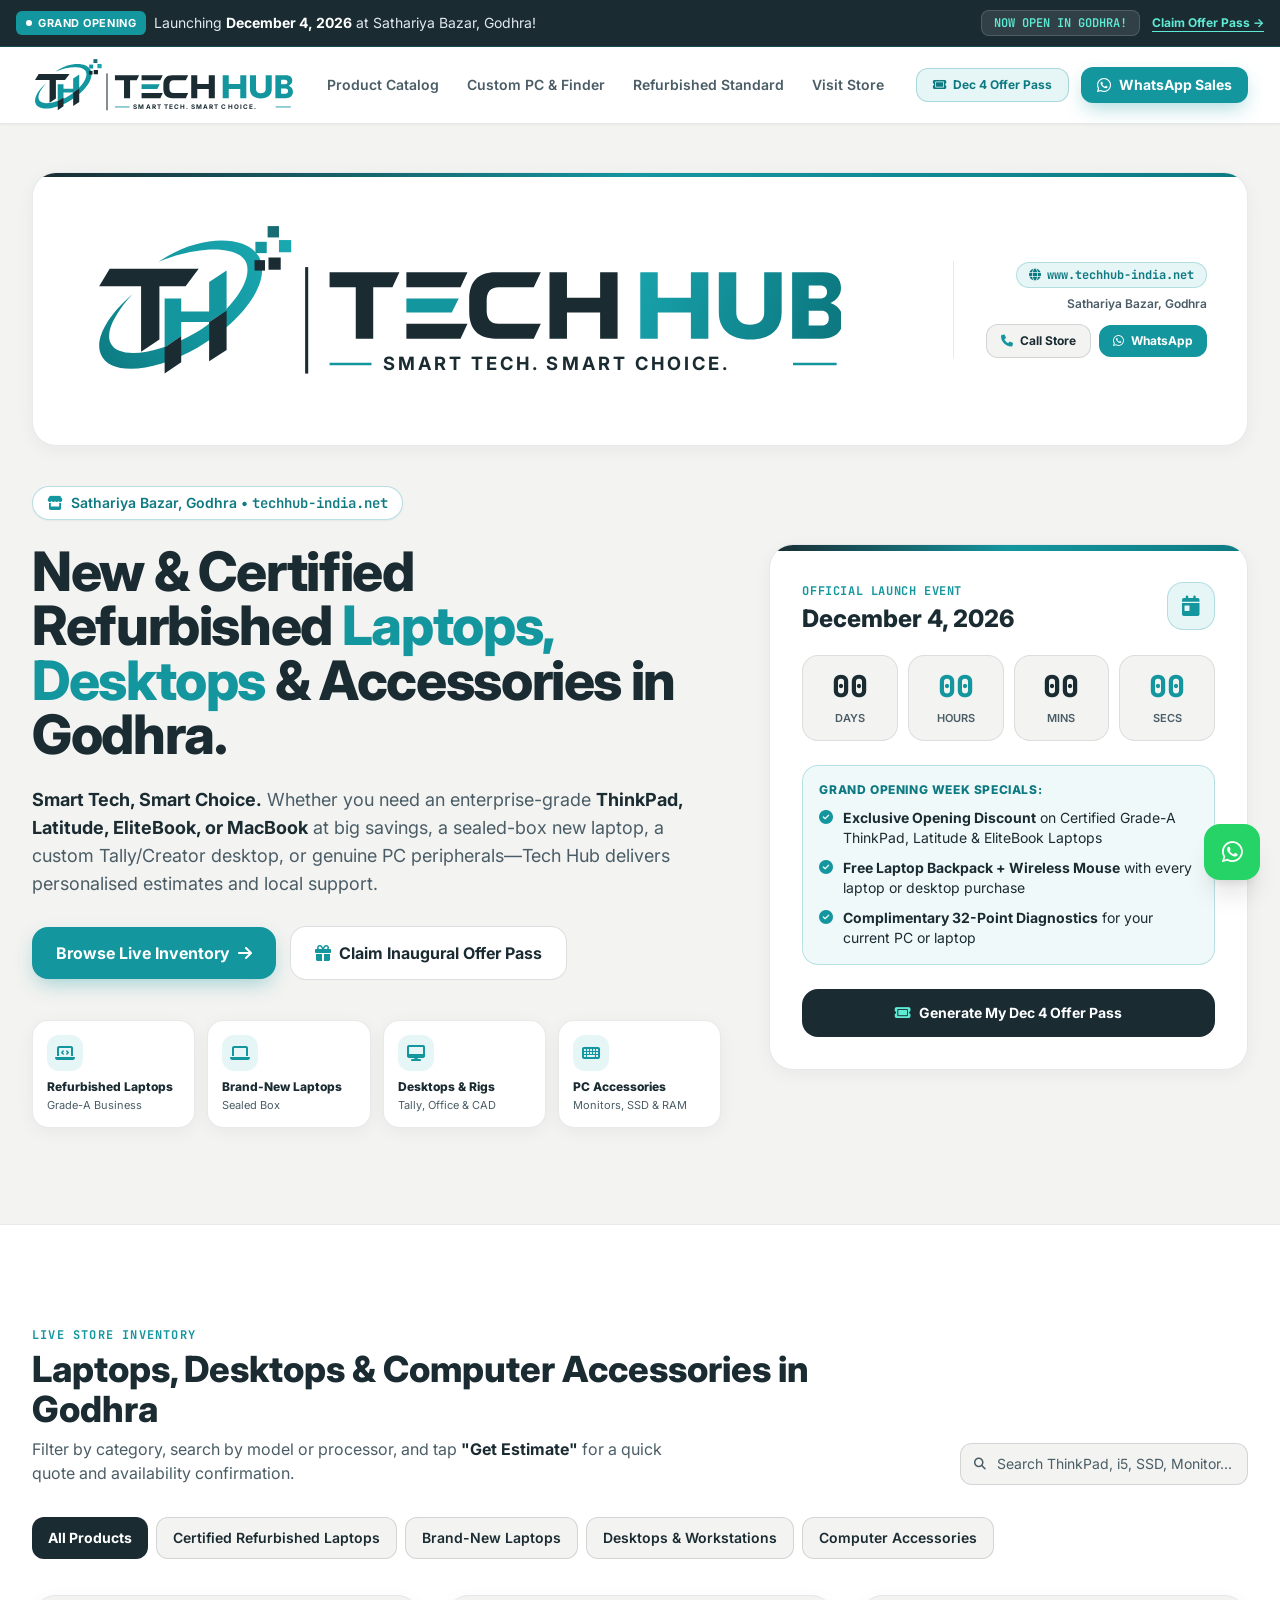
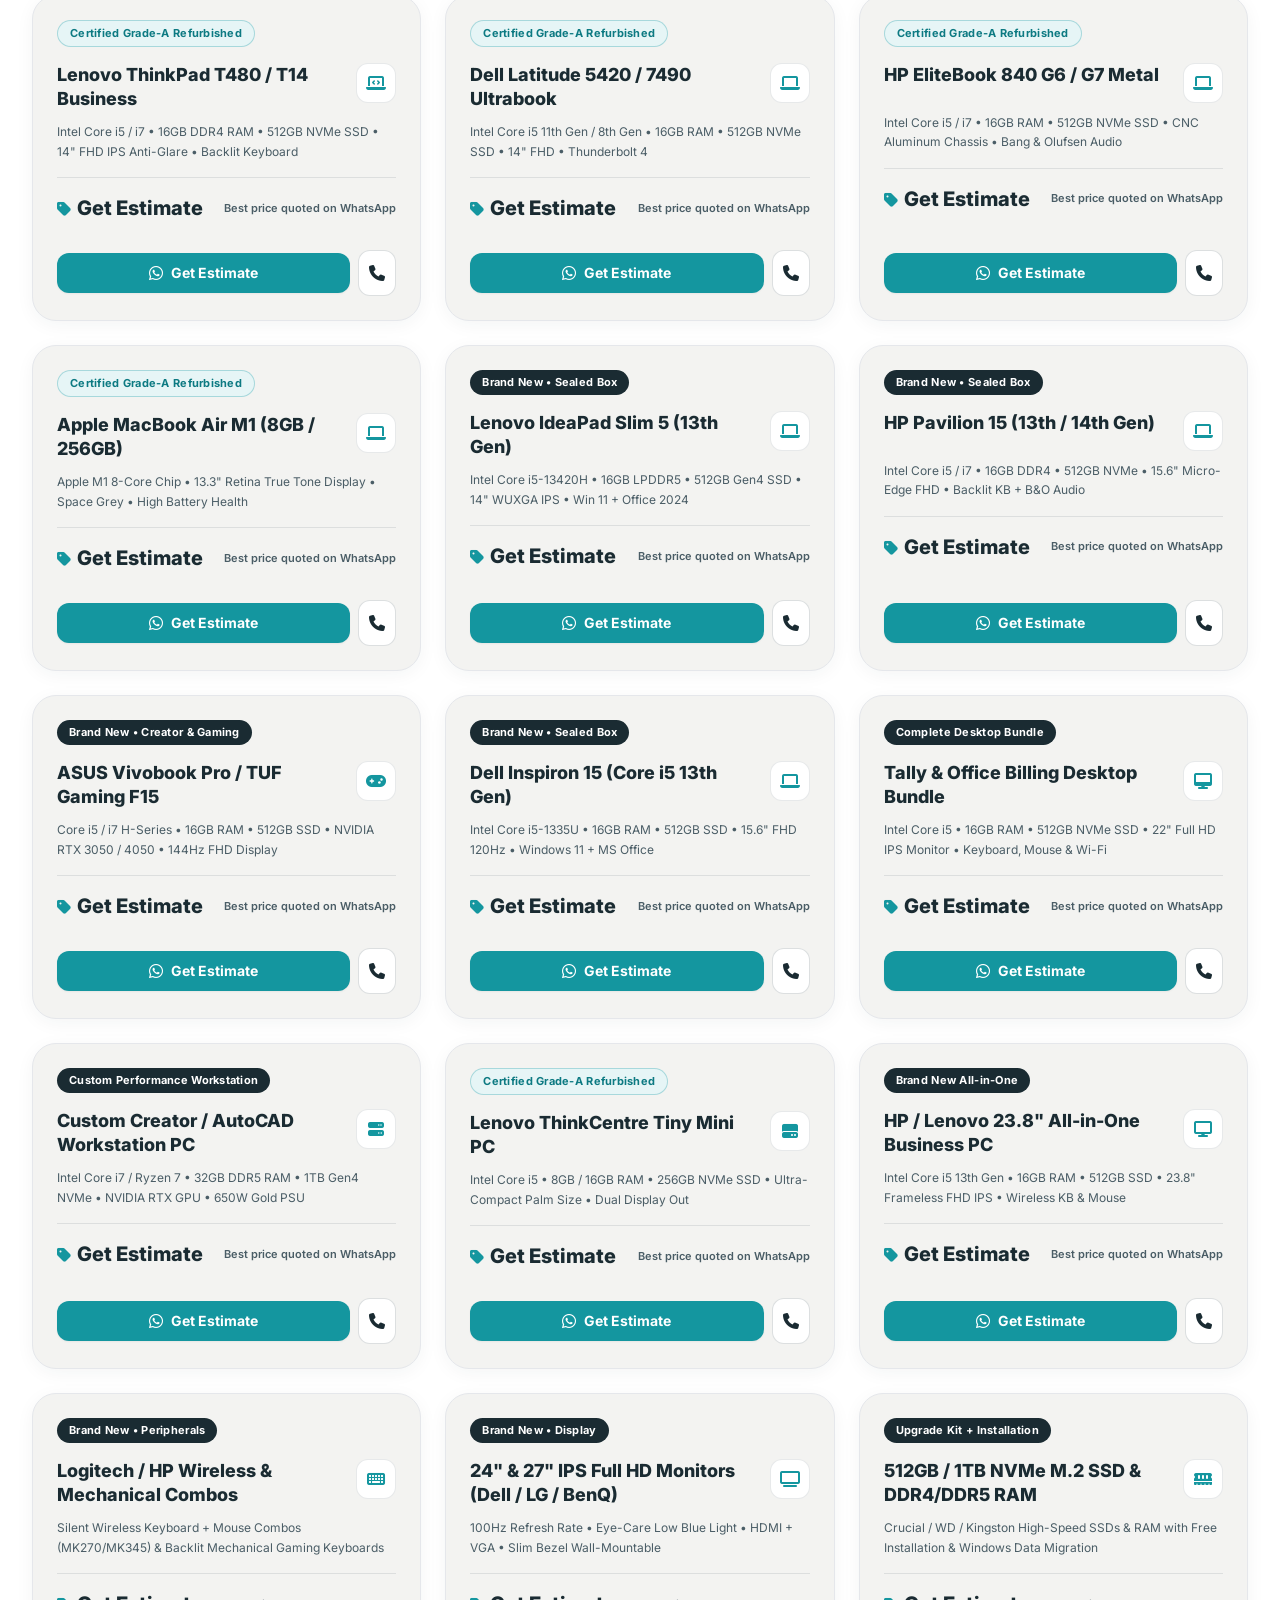
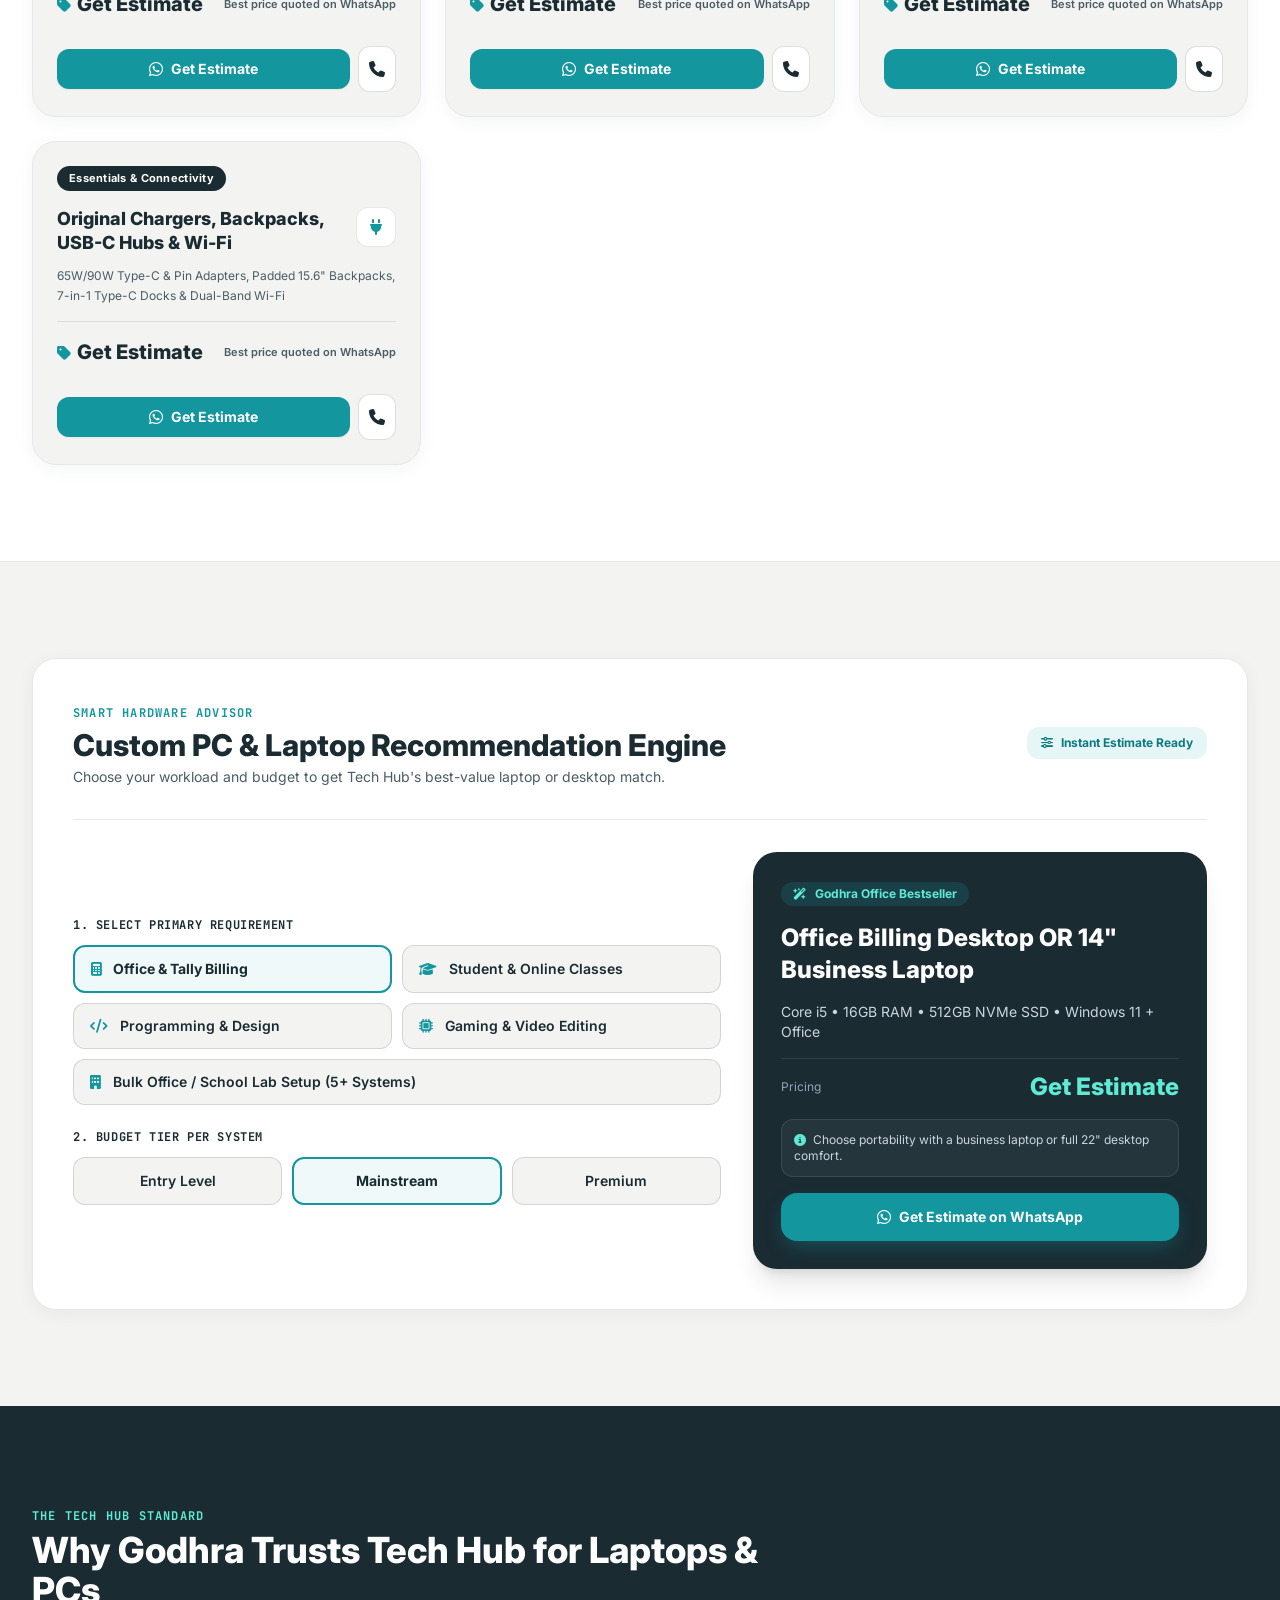
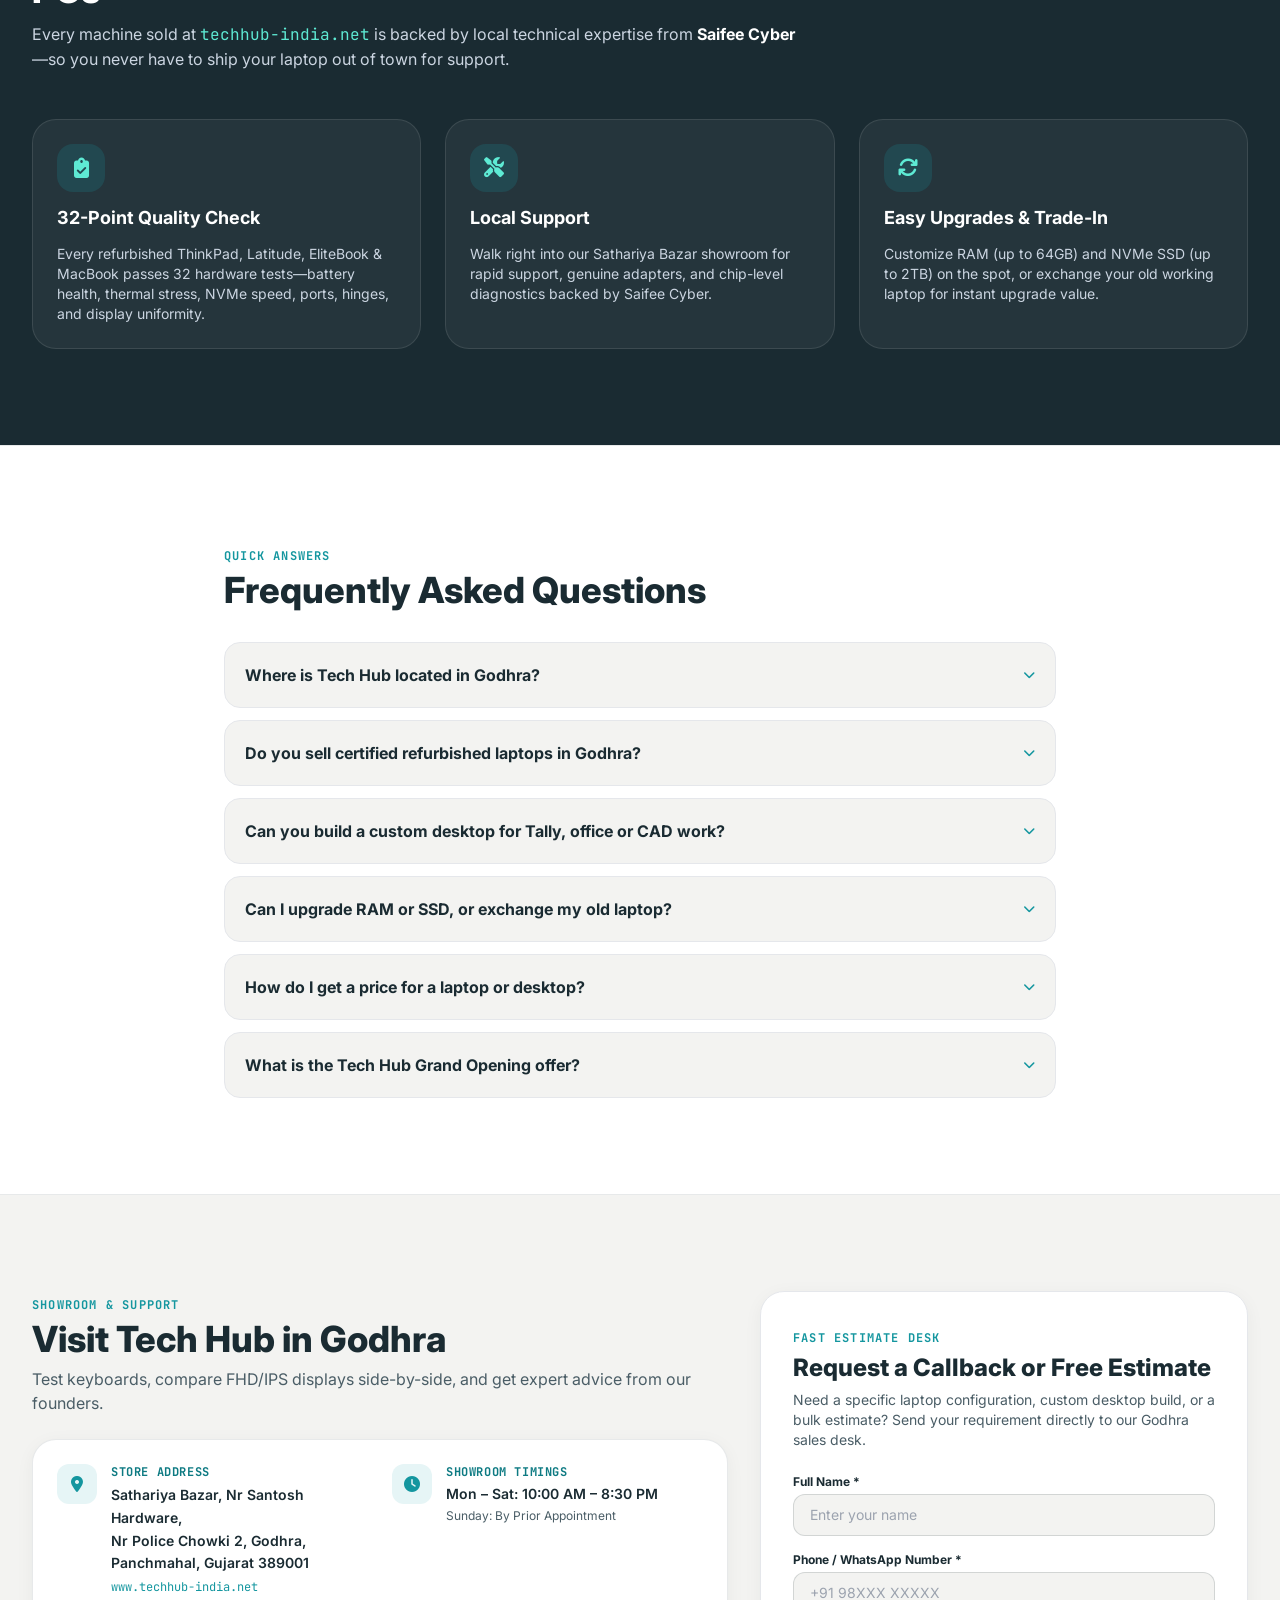
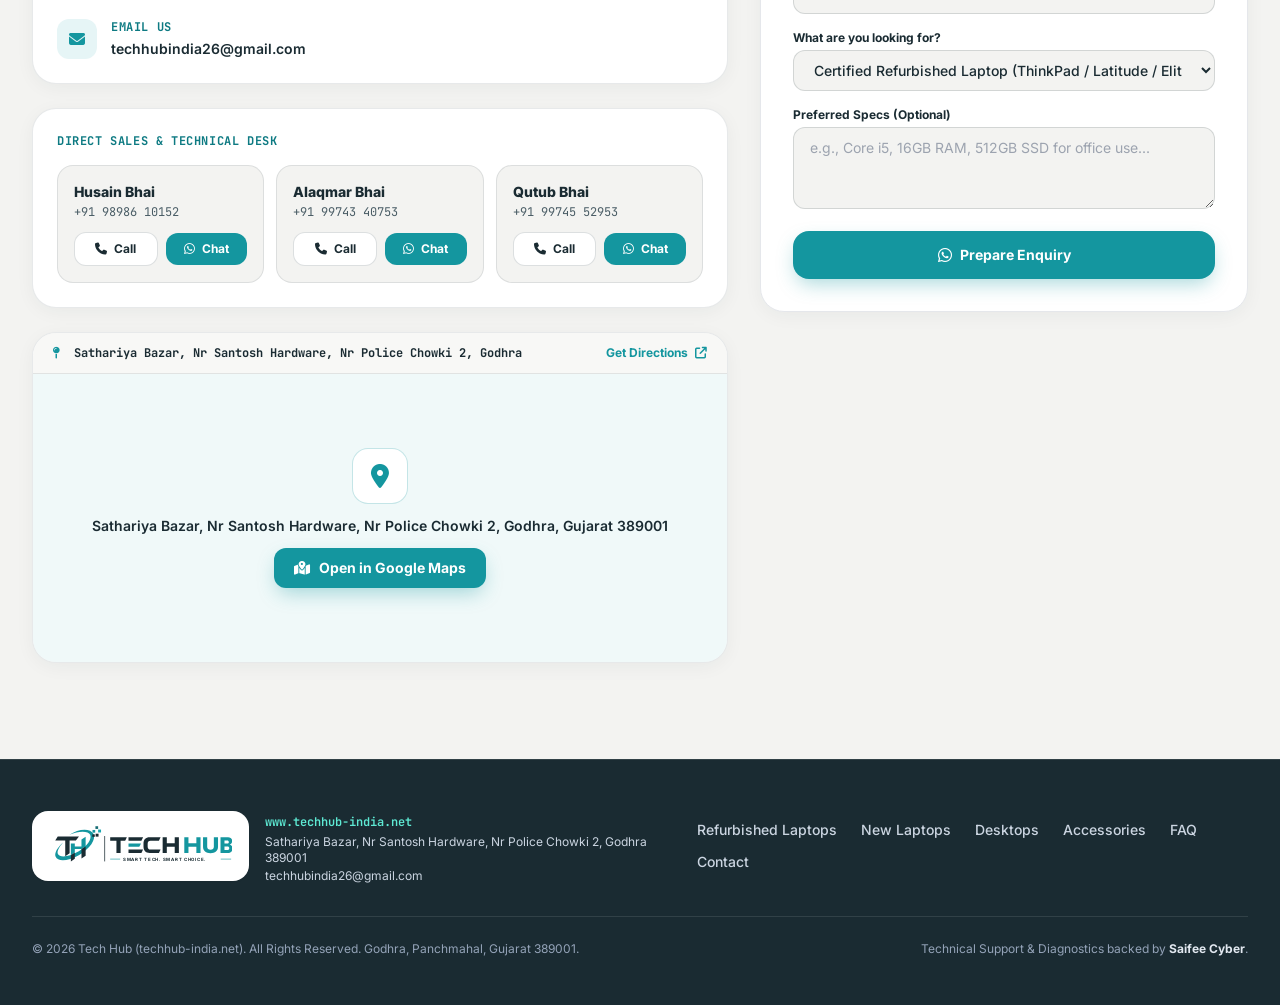
==== commit c7094607: "Update store address to Sathariya Bazar, Nr Santosh Hardware, Nr Police Chowki 2, Godhra Co-Authored" ====
--- a/index.html
+++ b/index.html
@@ -15,7 +15,7 @@
   <meta property="og:site_name" content="Tech Hub" />
   <meta property="og:locale" content="en_IN" />
   <meta property="og:title" content="Tech Hub Godhra | New &amp; Refurbished Laptops, Desktops &amp; Accessories" />
-  <meta property="og:description" content="Buy brand-new and certified refurbished laptops, custom Tally & office desktops and computer accessories at Tech Hub, Nava Bazar, Godhra. Get an instant estimate." />
+  <meta property="og:description" content="Buy brand-new and certified refurbished laptops, custom Tally & office desktops and computer accessories at Tech Hub, Sathariya Bazar, Godhra. Get an instant estimate." />
   <meta property="og:url" content="https://www.techhub-india.net/" />
   <meta property="og:image" content="https://www.techhub-india.net/og-image.png" />
   <meta property="og:image:width" content="1200" />
@@ -23,7 +23,7 @@
   <meta property="og:image:alt" content="Tech Hub - Smart Tech. Smart Choice. Laptops, desktops and accessories in Godhra" />
   <meta name="twitter:card" content="summary_large_image" />
   <meta name="twitter:title" content="Tech Hub Godhra | New &amp; Refurbished Laptops, Desktops &amp; Accessories" />
-  <meta name="twitter:description" content="Buy brand-new and certified refurbished laptops, custom Tally & office desktops and computer accessories at Tech Hub, Nava Bazar, Godhra. Get an instant estimate." />
+  <meta name="twitter:description" content="Buy brand-new and certified refurbished laptops, custom Tally & office desktops and computer accessories at Tech Hub, Sathariya Bazar, Godhra. Get an instant estimate." />
   <meta name="twitter:image" content="https://www.techhub-india.net/og-image.png" />
   <style>
 *,:after,:before{--tw-border-spacing-x:0;--tw-border-spacing-y:0;--tw-translate-x:0;--tw-translate-y:0;--tw-rotate:0;--tw-skew-x:0;--tw-skew-y:0;--tw-scale-x:1;--tw-scale-y:1;--tw-pan-x: ;--tw-pan-y: ;--tw-pinch-zoom: ;--tw-scroll-snap-strictness:proximity;--tw-gradient-from-position: ;--tw-gradient-via-position: ;--tw-gradient-to-position: ;--tw-ordinal: ;--tw-slashed-zero: ;--tw-numeric-figure: ;--tw-numeric-spacing: ;--tw-numeric-fraction: ;--tw-ring-inset: ;--tw-ring-offset-width:0px;--tw-ring-offset-color:#fff;--tw-ring-color:rgba(59,130,246,.5);--tw-ring-offset-shadow:0 0 #0000;--tw-ring-shadow:0 0 #0000;--tw-shadow:0 0 #0000;--tw-shadow-colored:0 0 #0000;--tw-blur: ;--tw-brightness: ;--tw-contrast: ;--tw-grayscale: ;--tw-hue-rotate: ;--tw-invert: ;--tw-saturate: ;--tw-sepia: ;--tw-drop-shadow: ;--tw-backdrop-blur: ;--tw-backdrop-brightness: ;--tw-backdrop-contrast: ;--tw-backdrop-grayscale: ;--tw-backdrop-hue-rotate: ;--tw-backdrop-invert: ;--tw-backdrop-opacity: ;--tw-backdrop-saturate: ;--tw-backdrop-sepia: ;--tw-contain-size: ;--tw-contain-layout: ;--tw-contain-paint: ;--tw-contain-style: }::backdrop{--tw-border-spacing-x:0;--tw-border-spacing-y:0;--tw-translate-x:0;--tw-translate-y:0;--tw-rotate:0;--tw-skew-x:0;--tw-skew-y:0;--tw-scale-x:1;--tw-scale-y:1;--tw-pan-x: ;--tw-pan-y: ;--tw-pinch-zoom: ;--tw-scroll-snap-strictness:proximity;--tw-gradient-from-position: ;--tw-gradient-via-position: ;--tw-gradient-to-position: ;--tw-ordinal: ;--tw-slashed-zero: ;--tw-numeric-figure: ;--tw-numeric-spacing: ;--tw-numeric-fraction: ;--tw-ring-inset: ;--tw-ring-offset-width:0px;--tw-ring-offset-color:#fff;--tw-ring-color:rgba(59,130,246,.5);--tw-ring-offset-shadow:0 0 #0000;--tw-ring-shadow:0 0 #0000;--tw-shadow:0 0 #0000;--tw-shadow-colored:0 0 #0000;--tw-blur: ;--tw-brightness: ;--tw-contrast: ;--tw-grayscale: ;--tw-hue-rotate: ;--tw-invert: ;--tw-saturate: ;--tw-sepia: ;--tw-drop-shadow: ;--tw-backdrop-blur: ;--tw-backdrop-brightness: ;--tw-backdrop-contrast: ;--tw-backdrop-grayscale: ;--tw-backdrop-hue-rotate: ;--tw-backdrop-invert: ;--tw-backdrop-opacity: ;--tw-backdrop-saturate: ;--tw-backdrop-sepia: ;--tw-contain-size: ;--tw-contain-layout: ;--tw-contain-paint: ;--tw-contain-style: }/*! tailwindcss v3.4.19 | MIT License | https://tailwindcss.com*/*,:after,:before{box-sizing:border-box;border:0 solid #e5e7eb}:after,:before{--tw-content:""}:host,html{line-height:1.5;-webkit-text-size-adjust:100%;-moz-tab-size:4;-o-tab-size:4;tab-size:4;font-family:Inter,sans-serif;font-feature-settings:normal;font-variation-settings:normal;-webkit-tap-highlight-color:transparent}body{margin:0;line-height:inherit}hr{height:0;color:inherit;border-top-width:1px}abbr:where([title]){-webkit-text-decoration:underline dotted;text-decoration:underline dotted}h1,h2,h3,h4,h5,h6{font-size:inherit;font-weight:inherit}a{color:inherit;text-decoration:inherit}b,strong{font-weight:bolder}code,kbd,pre,samp{font-family:JetBrains Mono,monospace;font-feature-settings:normal;font-variation-settings:normal;font-size:1em}small{font-size:80%}sub,sup{font-size:75%;line-height:0;position:relative;vertical-align:baseline}sub{bottom:-.25em}sup{top:-.5em}table{text-indent:0;border-color:inherit;border-collapse:collapse}button,input,optgroup,select,textarea{font-family:inherit;font-feature-settings:inherit;font-variation-settings:inherit;font-size:100%;font-weight:inherit;line-height:inherit;letter-spacing:inherit;color:inherit;margin:0;padding:0}button,select{text-transform:none}button,input:where([type=button]),input:where([type=reset]),input:where([type=submit]){-webkit-appearance:button;background-color:transparent;background-image:none}:-moz-focusring{outline:auto}:-moz-ui-invalid{box-shadow:none}progress{vertical-align:baseline}::-webkit-inner-spin-button,::-webkit-outer-spin-button{height:auto}[type=search]{-webkit-appearance:textfield;outline-offset:-2px}::-webkit-search-decoration{-webkit-appearance:none}::-webkit-file-upload-button{-webkit-appearance:button;font:inherit}summary{display:list-item}blockquote,dd,dl,figure,h1,h2,h3,h4,h5,h6,hr,p,pre{margin:0}fieldset{margin:0}fieldset,legend{padding:0}menu,ol,ul{list-style:none;margin:0;padding:0}dialog{padding:0}textarea{resize:vertical}input::-moz-placeholder,textarea::-moz-placeholder{opacity:1;color:#9ca3af}input::placeholder,textarea::placeholder{opacity:1;color:#9ca3af}[role=button],button{cursor:pointer}:disabled{cursor:default}audio,canvas,embed,iframe,img,object,svg,video{display:block;vertical-align:middle}img,video{max-width:100%;height:auto}[hidden]:where(:not([hidden=until-found])){display:none}.container{width:100%}@media (min-width:640px){.container{max-width:640px}}@media (min-width:768px){.container{max-width:768px}}@media (min-width:1024px){.container{max-width:1024px}}@media (min-width:1280px){.container{max-width:1280px}}@media (min-width:1536px){.container{max-width:1536px}}.invisible{visibility:hidden}.collapse{visibility:collapse}.fixed{position:fixed}.absolute{position:absolute}.relative{position:relative}.sticky{position:sticky}.inset-0{inset:0}.inset-x-0{left:0;right:0}.bottom-5{bottom:1.25rem}.left-3{left:.75rem}.left-3\.5{left:.875rem}.right-5{right:1.25rem}.top-0{top:0}.top-1{top:.25rem}.top-1\/2{top:50%}.top-5{top:1.25rem}.z-40{z-index:40}.z-50{z-index:50}.m-1{margin:.25rem}.-mx-4{margin-left:-1rem;margin-right:-1rem}.mx-auto{margin-left:auto;margin-right:auto}.mb-1{margin-bottom:.25rem}.mb-12{margin-bottom:3rem}.mb-2{margin-bottom:.5rem}.mb-3{margin-bottom:.75rem}.mb-4{margin-bottom:1rem}.mb-5{margin-bottom:1.25rem}.mb-6{margin-bottom:1.5rem}.mb-8{margin-bottom:2rem}.ml-1{margin-left:.25rem}.mr-1{margin-right:.25rem}.mr-1\.5{margin-right:.375rem}.mr-2{margin-right:.5rem}.mt-0{margin-top:0}.mt-0\.5{margin-top:.125rem}.mt-1{margin-top:.25rem}.mt-1\.5{margin-top:.375rem}.mt-2{margin-top:.5rem}.mt-2\.5{margin-top:.625rem}.mt-3{margin-top:.75rem}.mt-4{margin-top:1rem}.mt-5{margin-top:1.25rem}.mt-8{margin-top:2rem}.block{display:block}.inline-block{display:inline-block}.flex{display:flex}.inline-flex{display:inline-flex}.table{display:table}.grid{display:grid}.contents{display:contents}.hidden{display:none}.h-1{height:.25rem}.h-1\.5{height:.375rem}.h-10{height:2.5rem}.h-11{height:2.75rem}.h-12{height:3rem}.h-14{height:3.5rem}.h-40{height:10rem}.h-56{height:14rem}.h-9{height:2.25rem}.h-auto{height:auto}.h-full{height:100%}.max-h-\[92vh\]{max-height:92vh}.w-1{width:.25rem}.w-1\.5{width:.375rem}.w-10{width:2.5rem}.w-12{width:3rem}.w-14{width:3.5rem}.w-40{width:10rem}.w-9{width:2.25rem}.w-auto{width:auto}.w-full{width:100%}.max-w-2xl{max-width:42rem}.max-w-3xl{max-width:48rem}.max-w-4xl{max-width:56rem}.max-w-7xl{max-width:80rem}.max-w-md{max-width:28rem}.flex-1{flex:1 1 0%}.shrink-0{flex-shrink:0}.border-collapse{border-collapse:collapse}.-translate-y-1{--tw-translate-y:-0.25rem}.-translate-y-1,.-translate-y-1\/2{transform:translate(var(--tw-translate-x),var(--tw-translate-y)) rotate(var(--tw-rotate)) skewX(var(--tw-skew-x)) skewY(var(--tw-skew-y)) scaleX(var(--tw-scale-x)) scaleY(var(--tw-scale-y))}.-translate-y-1\/2{--tw-translate-y:-50%}.transform{transform:translate(var(--tw-translate-x),var(--tw-translate-y)) rotate(var(--tw-rotate)) skewX(var(--tw-skew-x)) skewY(var(--tw-skew-y)) scaleX(var(--tw-scale-x)) scaleY(var(--tw-scale-y))}@keyframes ping{75%,to{transform:scale(2);opacity:0}}.animate-ping{animation:ping 1s cubic-bezier(0,0,.2,1) infinite}.cursor-pointer{cursor:pointer}.list-none{list-style-type:none}.grid-cols-2{grid-template-columns:repeat(2,minmax(0,1fr))}.grid-cols-3{grid-template-columns:repeat(3,minmax(0,1fr))}.grid-cols-4{grid-template-columns:repeat(4,minmax(0,1fr))}.flex-col{flex-direction:column}.flex-wrap{flex-wrap:wrap}.items-start{align-items:flex-start}.items-center{align-items:center}.items-stretch{align-items:stretch}.justify-center{justify-content:center}.justify-between{justify-content:space-between}.gap-1{gap:.25rem}.gap-1\.5{gap:.375rem}.gap-10{gap:2.5rem}.gap-2{gap:.5rem}.gap-2\.5{gap:.625rem}.gap-3{gap:.75rem}.gap-3\.5{gap:.875rem}.gap-4{gap:1rem}.gap-5{gap:1.25rem}.gap-6{gap:1.5rem}.gap-7{gap:1.75rem}.gap-8{gap:2rem}.gap-x-3{-moz-column-gap:.75rem;column-gap:.75rem}.gap-x-6{-moz-column-gap:1.5rem;column-gap:1.5rem}.gap-y-1{row-gap:.25rem}.gap-y-1\.5{row-gap:.375rem}.gap-y-3{row-gap:.75rem}.space-y-1>:not([hidden])~:not([hidden]){--tw-space-y-reverse:0;margin-top:calc(.25rem*(1 - var(--tw-space-y-reverse)));margin-bottom:calc(.25rem*var(--tw-space-y-reverse))}.space-y-2>:not([hidden])~:not([hidden]){--tw-space-y-reverse:0;margin-top:calc(.5rem*(1 - var(--tw-space-y-reverse)));margin-bottom:calc(.5rem*var(--tw-space-y-reverse))}.space-y-2\.5>:not([hidden])~:not([hidden]){--tw-space-y-reverse:0;margin-top:calc(.625rem*(1 - var(--tw-space-y-reverse)));margin-bottom:calc(.625rem*var(--tw-space-y-reverse))}.space-y-3>:not([hidden])~:not([hidden]){--tw-space-y-reverse:0;margin-top:calc(.75rem*(1 - var(--tw-space-y-reverse)));margin-bottom:calc(.75rem*var(--tw-space-y-reverse))}.space-y-4>:not([hidden])~:not([hidden]){--tw-space-y-reverse:0;margin-top:calc(1rem*(1 - var(--tw-space-y-reverse)));margin-bottom:calc(1rem*var(--tw-space-y-reverse))}.space-y-6>:not([hidden])~:not([hidden]){--tw-space-y-reverse:0;margin-top:calc(1.5rem*(1 - var(--tw-space-y-reverse)));margin-bottom:calc(1.5rem*var(--tw-space-y-reverse))}.overflow-hidden{overflow:hidden}.overflow-x-auto{overflow-x:auto}.overflow-y-auto{overflow-y:auto}.overflow-x-hidden{overflow-x:hidden}.scroll-smooth{scroll-behavior:smooth}.whitespace-nowrap{white-space:nowrap}.break-words{overflow-wrap:break-word}.rounded{border-radius:.25rem}.rounded-2xl{border-radius:1rem}.rounded-3xl{border-radius:1.5rem}.rounded-full{border-radius:9999px}.rounded-lg{border-radius:.5rem}.rounded-md{border-radius:.375rem}.rounded-xl{border-radius:.75rem}.border{border-width:1px}.border-0{border-width:0}.border-2{border-width:2px}.border-y{border-top-width:1px}.border-b,.border-y{border-bottom-width:1px}.border-t{border-top-width:1px}.border-slateink{--tw-border-opacity:1;border-color:rgb(26 43 50/var(--tw-border-opacity,1))}.border-slateink\/10{border-color:rgba(26,43,50,.1)}.border-slateink\/15{border-color:rgba(26,43,50,.15)}.border-tealbrand{--tw-border-opacity:1;border-color:rgb(20 150 159/var(--tw-border-opacity,1))}.border-tealbrand\/25{border-color:rgba(20,150,159,.25)}.border-tealbrand\/30{border-color:rgba(20,150,159,.3)}.border-white{--tw-border-opacity:1;border-color:rgb(255 255 255/var(--tw-border-opacity,1))}.border-white\/10{border-color:hsla(0,0%,100%,.1)}.border-white\/15{border-color:hsla(0,0%,100%,.15)}.bg-\[\#25D366\]{--tw-bg-opacity:1;background-color:rgb(37 211 102/var(--tw-bg-opacity,1))}.bg-canvas{--tw-bg-opacity:1;background-color:rgb(243 243 241/var(--tw-bg-opacity,1))}.bg-canvas\/60{background-color:hsla(60,8%,95%,.6)}.bg-slateink{--tw-bg-opacity:1;background-color:rgb(26 43 50/var(--tw-bg-opacity,1))}.bg-slateink\/75{background-color:rgba(26,43,50,.75)}.bg-surface{--tw-bg-opacity:1;background-color:rgb(255 255 255/var(--tw-bg-opacity,1))}.bg-surface\/95{background-color:hsla(0,0%,100%,.95)}.bg-tealbrand{--tw-bg-opacity:1;background-color:rgb(20 150 159/var(--tw-bg-opacity,1))}.bg-tealbrand\/20{background-color:rgba(20,150,159,.2)}.bg-teallight{--tw-bg-opacity:1;background-color:rgb(230 245 246/var(--tw-bg-opacity,1))}.bg-teallight\/60{background-color:rgba(230,245,246,.6)}.bg-white{--tw-bg-opacity:1;background-color:rgb(255 255 255/var(--tw-bg-opacity,1))}.bg-white\/10{background-color:hsla(0,0%,100%,.1)}.bg-white\/5{background-color:hsla(0,0%,100%,.05)}.bg-gradient-to-r{background-image:linear-gradient(to right,var(--tw-gradient-stops))}.from-slateink{--tw-gradient-from:#1a2b32 var(--tw-gradient-from-position);--tw-gradient-to:rgba(26,43,50,0) var(--tw-gradient-to-position);--tw-gradient-stops:var(--tw-gradient-from),var(--tw-gradient-to)}.via-tealbrand{--tw-gradient-to:rgba(20,150,159,0) var(--tw-gradient-to-position);--tw-gradient-stops:var(--tw-gradient-from),#14969f var(--tw-gradient-via-position),var(--tw-gradient-to)}.to-tealdark{--tw-gradient-to:#0d7a82 var(--tw-gradient-to-position)}.p-2{padding:.5rem}.p-2\.5{padding:.625rem}.p-3{padding:.75rem}.p-3\.5{padding:.875rem}.p-4{padding:1rem}.p-5{padding:1.25rem}.p-6{padding:1.5rem}.px-2{padding-left:.5rem;padding-right:.5rem}.px-2\.5{padding-left:.625rem;padding-right:.625rem}.px-3{padding-left:.75rem;padding-right:.75rem}.px-3\.5{padding-left:.875rem;padding-right:.875rem}.px-4{padding-left:1rem;padding-right:1rem}.px-5{padding-left:1.25rem;padding-right:1.25rem}.px-6{padding-left:1.5rem;padding-right:1.5rem}.py-0{padding-top:0;padding-bottom:0}.py-0\.5{padding-top:.125rem;padding-bottom:.125rem}.py-1{padding-top:.25rem;padding-bottom:.25rem}.py-1\.5{padding-top:.375rem;padding-bottom:.375rem}.py-12{padding-top:3rem;padding-bottom:3rem}.py-14{padding-top:3.5rem;padding-bottom:3.5rem}.py-2{padding-top:.5rem;padding-bottom:.5rem}.py-2\.5{padding-top:.625rem;padding-bottom:.625rem}.py-3{padding-top:.75rem;padding-bottom:.75rem}.py-3\.5{padding-top:.875rem;padding-bottom:.875rem}.pb-1{padding-bottom:.25rem}.pb-12{padding-bottom:3rem}.pb-5{padding-bottom:1.25rem}.pb-8{padding-bottom:2rem}.pl-9{padding-left:2.25rem}.pr-4{padding-right:1rem}.pt-1{padding-top:.25rem}.pt-2{padding-top:.5rem}.pt-3{padding-top:.75rem}.pt-4{padding-top:1rem}.pt-6{padding-top:1.5rem}.pt-8{padding-top:2rem}.text-left{text-align:left}.text-center{text-align:center}.font-mono{font-family:JetBrains Mono,monospace}.font-sans{font-family:Inter,sans-serif}.text-2xl{font-size:1.5rem;line-height:2rem}.text-3xl{font-size:1.875rem;line-height:2.25rem}.text-4xl{font-size:2.25rem;line-height:2.5rem}.text-\[11px\]{font-size:11px}.text-base{font-size:1rem;line-height:1.5rem}.text-lg{font-size:1.125rem;line-height:1.75rem}.text-sm{font-size:.875rem;line-height:1.25rem}.text-xl{font-size:1.25rem;line-height:1.75rem}.text-xs{font-size:.75rem;line-height:1rem}.font-bold{font-weight:700}.font-extrabold{font-weight:800}.font-medium{font-weight:500}.font-semibold{font-weight:600}.uppercase{text-transform:uppercase}.italic{font-style:italic}.leading-\[1\.12\]{line-height:1.12}.leading-relaxed{line-height:1.625}.leading-snug{line-height:1.375}.tracking-tight{letter-spacing:-.025em}.tracking-wide{letter-spacing:.025em}.tracking-wider{letter-spacing:.05em}.tracking-widest{letter-spacing:.1em}.text-slate-200{--tw-text-opacity:1;color:rgb(226 232 240/var(--tw-text-opacity,1))}.text-slate-300{--tw-text-opacity:1;color:rgb(203 213 225/var(--tw-text-opacity,1))}.text-slate-400{--tw-text-opacity:1;color:rgb(148 163 184/var(--tw-text-opacity,1))}.text-slateink{--tw-text-opacity:1;color:rgb(26 43 50/var(--tw-text-opacity,1))}.text-slatemuted{--tw-text-opacity:1;color:rgb(74 93 102/var(--tw-text-opacity,1))}.text-teal-300{--tw-text-opacity:1;color:rgb(94 234 212/var(--tw-text-opacity,1))}.text-tealbrand{--tw-text-opacity:1;color:rgb(20 150 159/var(--tw-text-opacity,1))}.text-tealdark{--tw-text-opacity:1;color:rgb(13 122 130/var(--tw-text-opacity,1))}.text-white{--tw-text-opacity:1;color:rgb(255 255 255/var(--tw-text-opacity,1))}.underline{text-decoration-line:underline}.underline-offset-4{text-underline-offset:4px}.antialiased{-webkit-font-smoothing:antialiased;-moz-osx-font-smoothing:grayscale}.shadow-2xl{--tw-shadow:0 25px 50px -12px rgba(0,0,0,.25);--tw-shadow-colored:0 25px 50px -12px var(--tw-shadow-color)}.shadow-2xl,.shadow-card{box-shadow:var(--tw-ring-offset-shadow,0 0 #0000),var(--tw-ring-shadow,0 0 #0000),var(--tw-shadow)}.shadow-card{--tw-shadow:0 4px 20px -2px rgba(26,43,50,.06);--tw-shadow-colored:0 4px 20px -2px var(--tw-shadow-color)}.shadow-lg{--tw-shadow:0 10px 15px -3px rgba(0,0,0,.1),0 4px 6px -4px rgba(0,0,0,.1);--tw-shadow-colored:0 10px 15px -3px var(--tw-shadow-color),0 4px 6px -4px var(--tw-shadow-color)}.shadow-lg,.shadow-sm{box-shadow:var(--tw-ring-offset-shadow,0 0 #0000),var(--tw-ring-shadow,0 0 #0000),var(--tw-shadow)}.shadow-sm{--tw-shadow:0 1px 2px 0 rgba(0,0,0,.05);--tw-shadow-colored:0 1px 2px 0 var(--tw-shadow-color)}.shadow-teal-btn{--tw-shadow:0 8px 20px -4px rgba(20,150,159,.38);--tw-shadow-colored:0 8px 20px -4px var(--tw-shadow-color)}.shadow-teal-btn,.shadow-xl{box-shadow:var(--tw-ring-offset-shadow,0 0 #0000),var(--tw-ring-shadow,0 0 #0000),var(--tw-shadow)}.shadow-xl{--tw-shadow:0 20px 25px -5px rgba(0,0,0,.1),0 8px 10px -6px rgba(0,0,0,.1);--tw-shadow-colored:0 20px 25px -5px var(--tw-shadow-color),0 8px 10px -6px var(--tw-shadow-color)}.outline{outline-style:solid}.grayscale{--tw-grayscale:grayscale(100%)}.filter,.grayscale{filter:var(--tw-blur) var(--tw-brightness) var(--tw-contrast) var(--tw-grayscale) var(--tw-hue-rotate) var(--tw-invert) var(--tw-saturate) var(--tw-sepia) var(--tw-drop-shadow)}.backdrop-blur-md{--tw-backdrop-blur:blur(12px)}.backdrop-blur-md,.backdrop-blur-sm{-webkit-backdrop-filter:var(--tw-backdrop-blur) var(--tw-backdrop-brightness) var(--tw-backdrop-contrast) var(--tw-backdrop-grayscale) var(--tw-backdrop-hue-rotate) var(--tw-backdrop-invert) var(--tw-backdrop-opacity) var(--tw-backdrop-saturate) var(--tw-backdrop-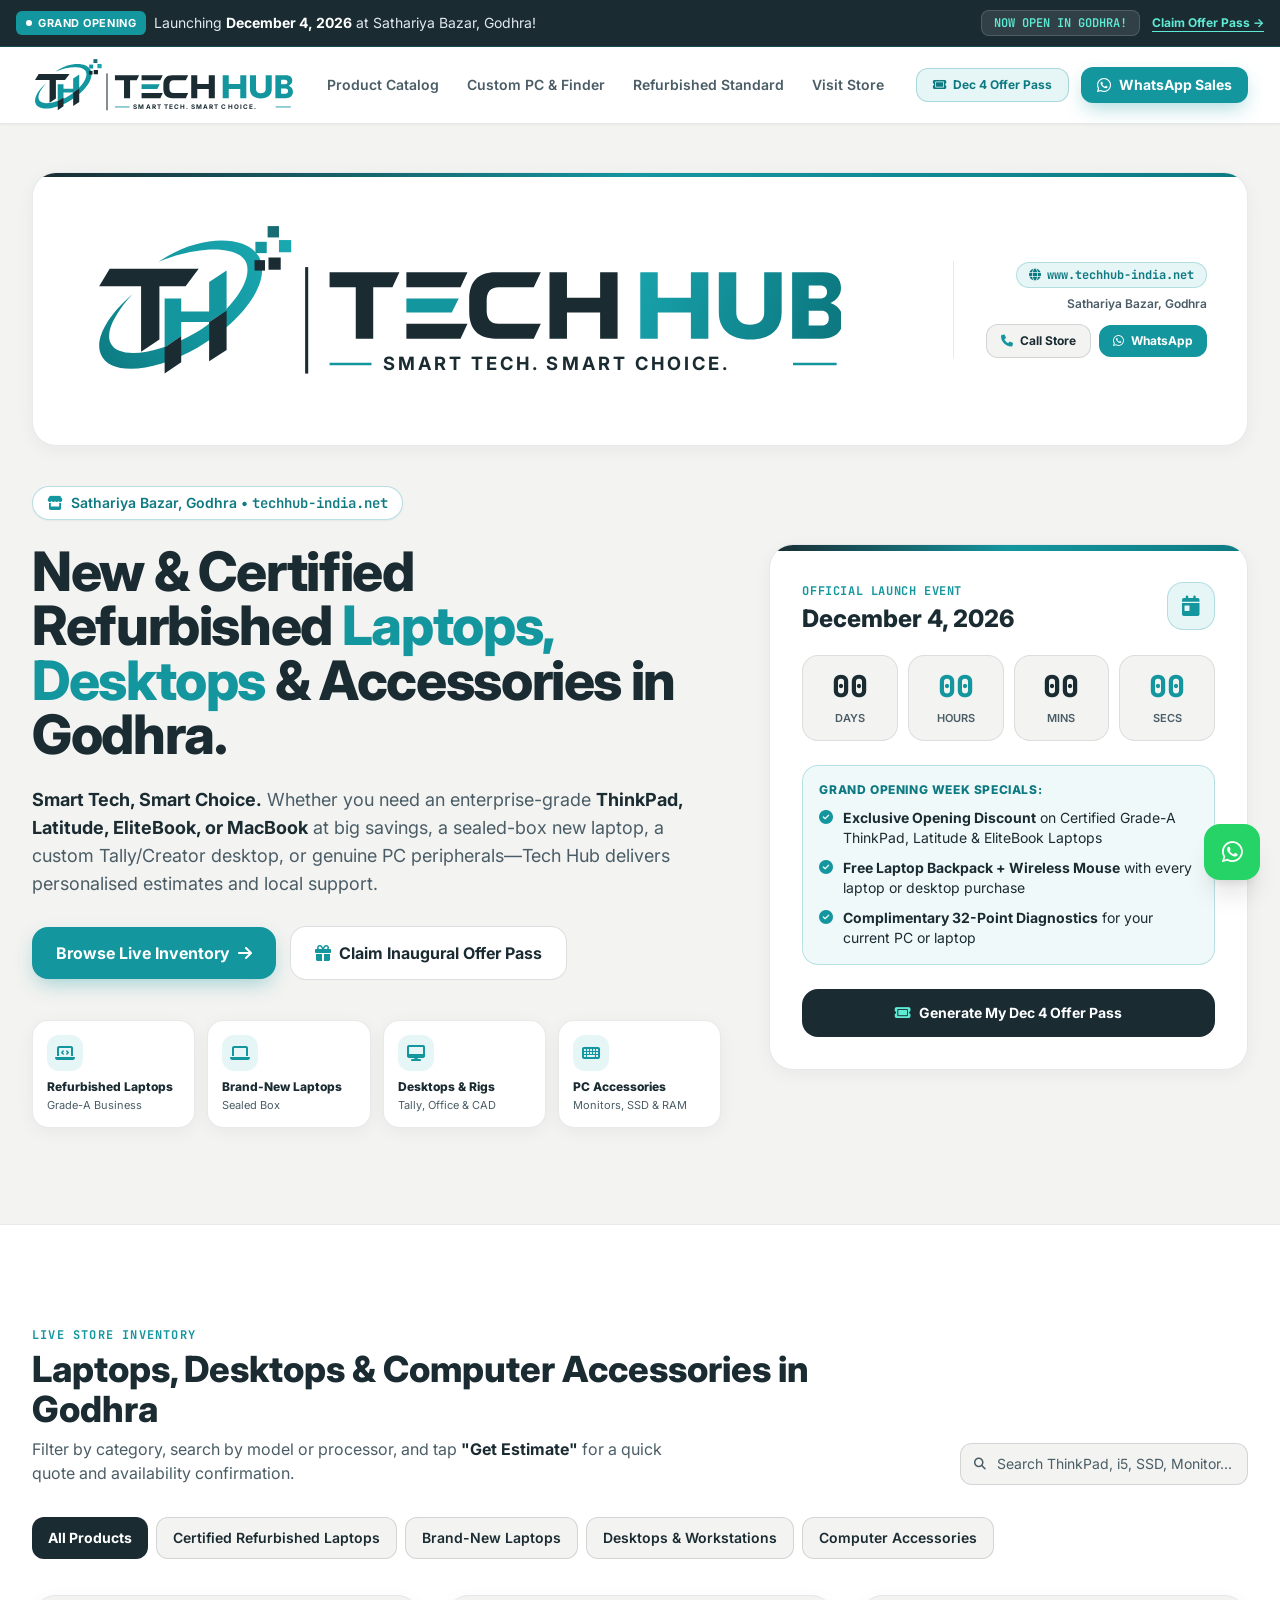
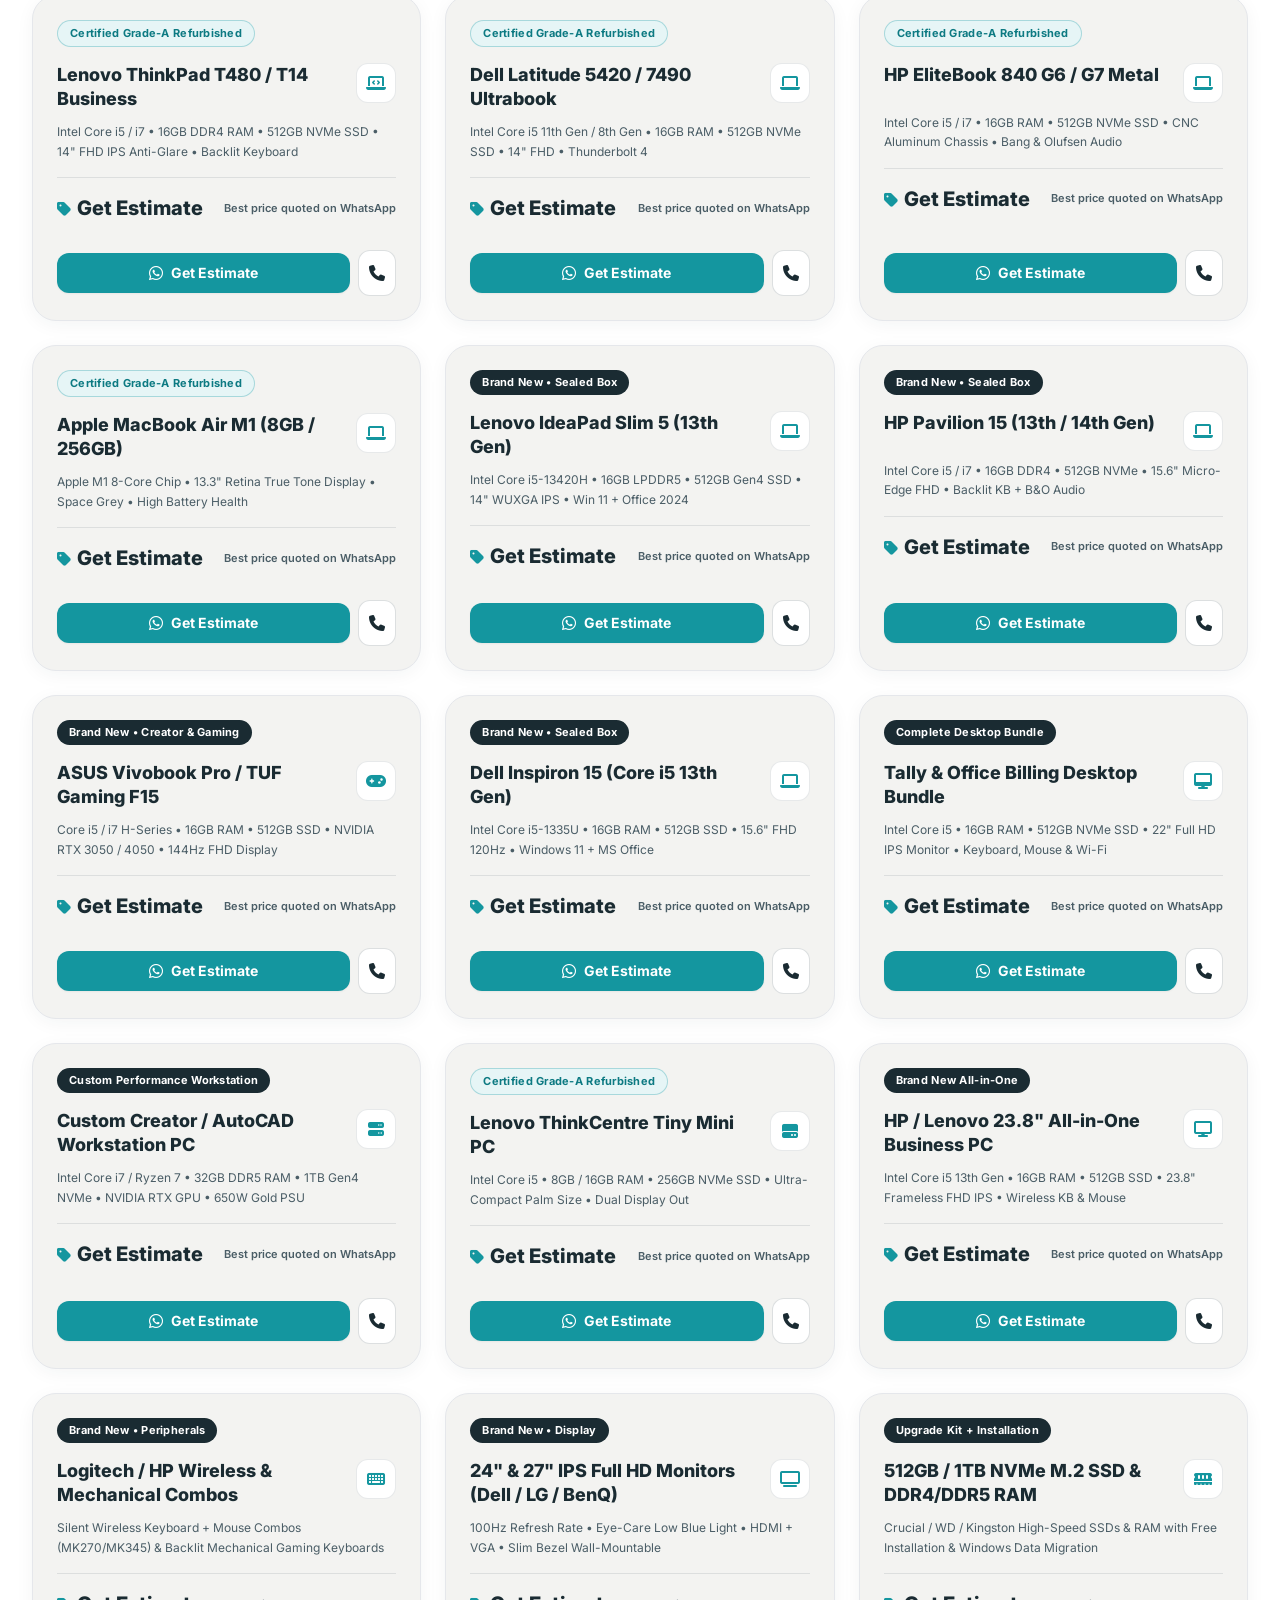
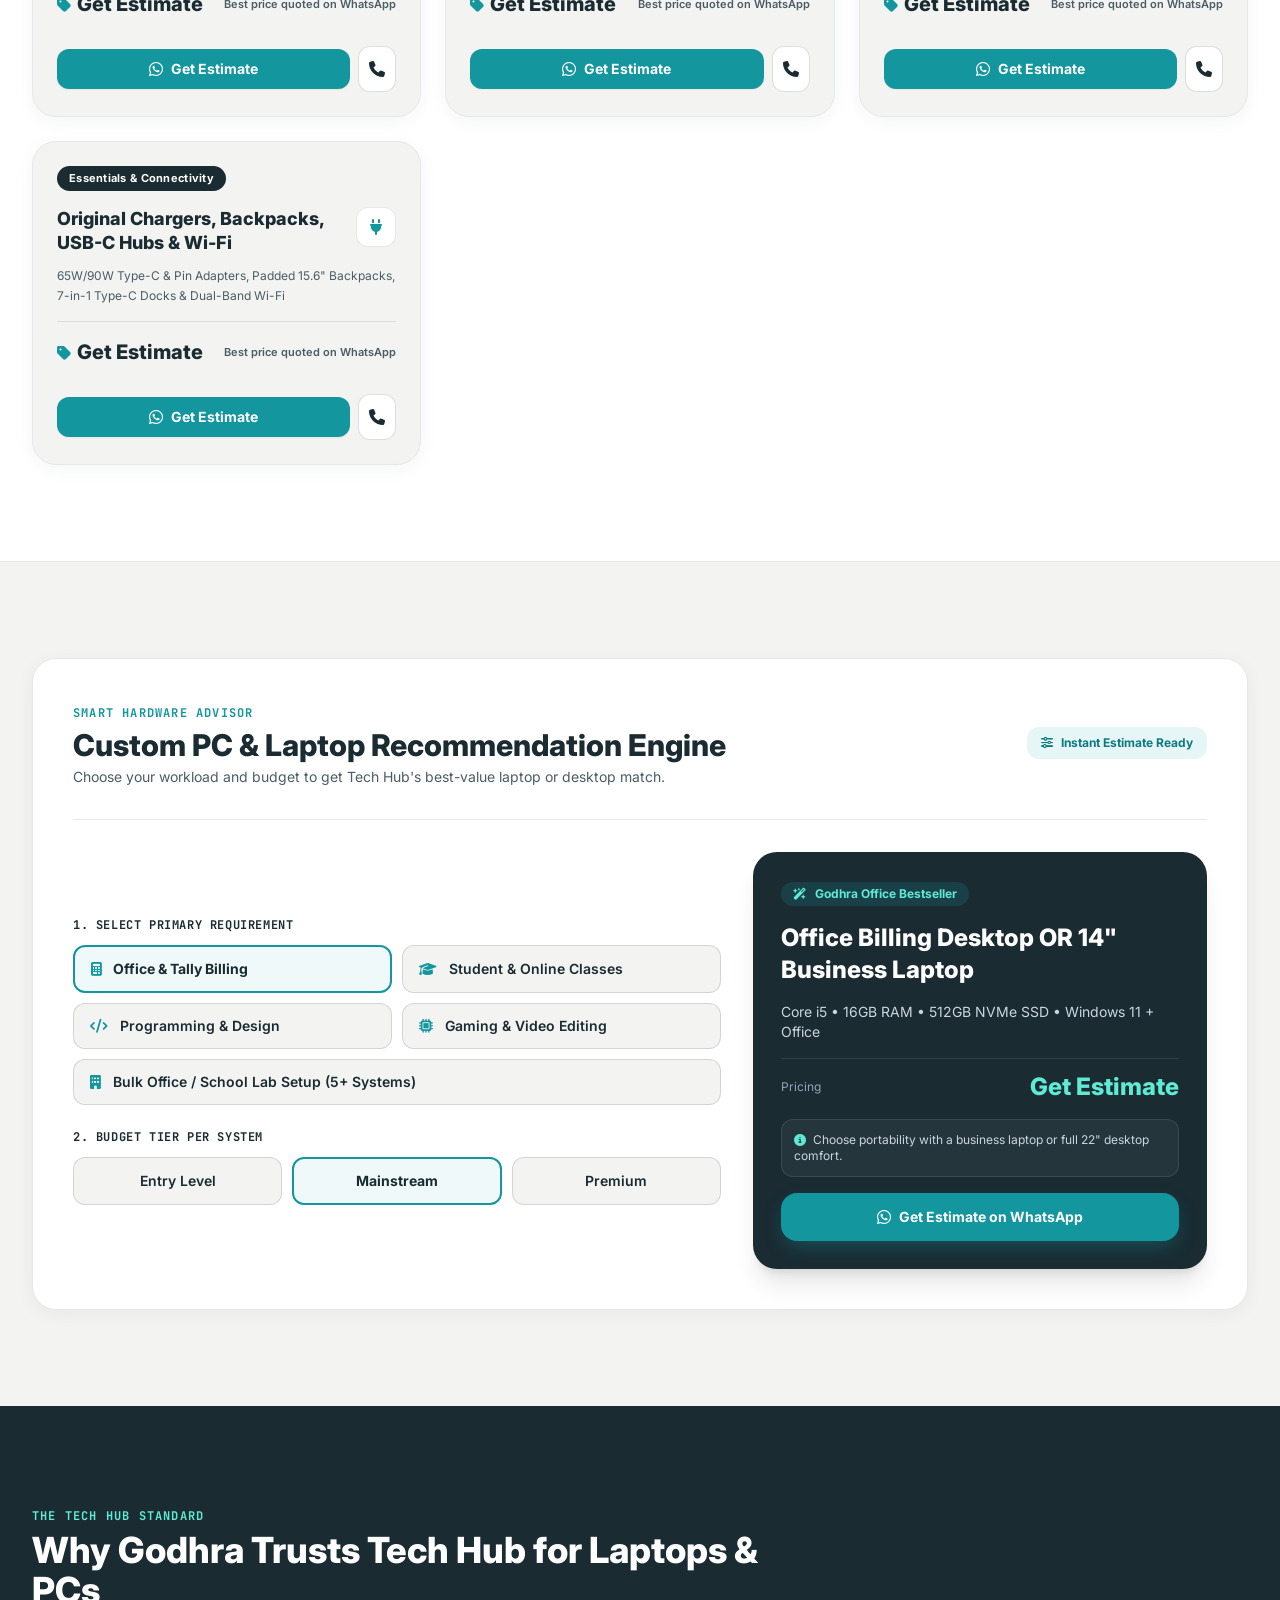
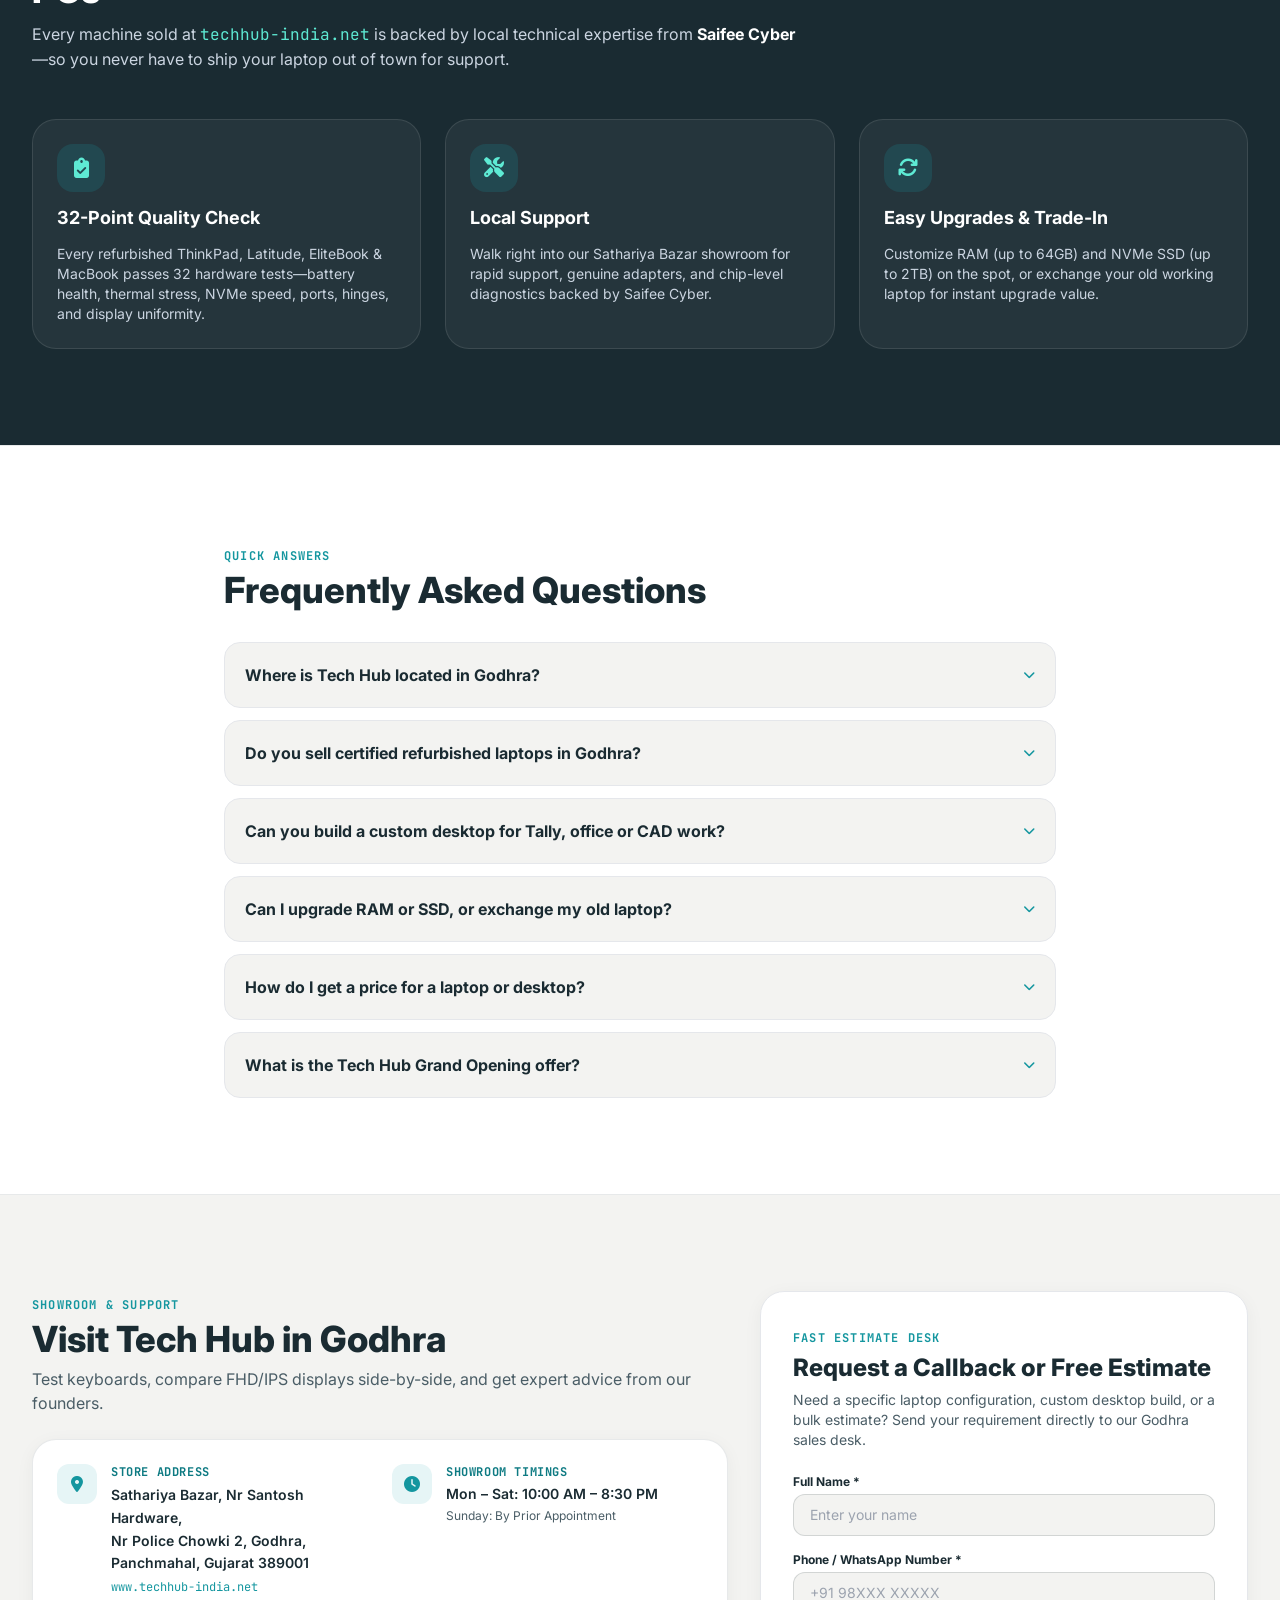
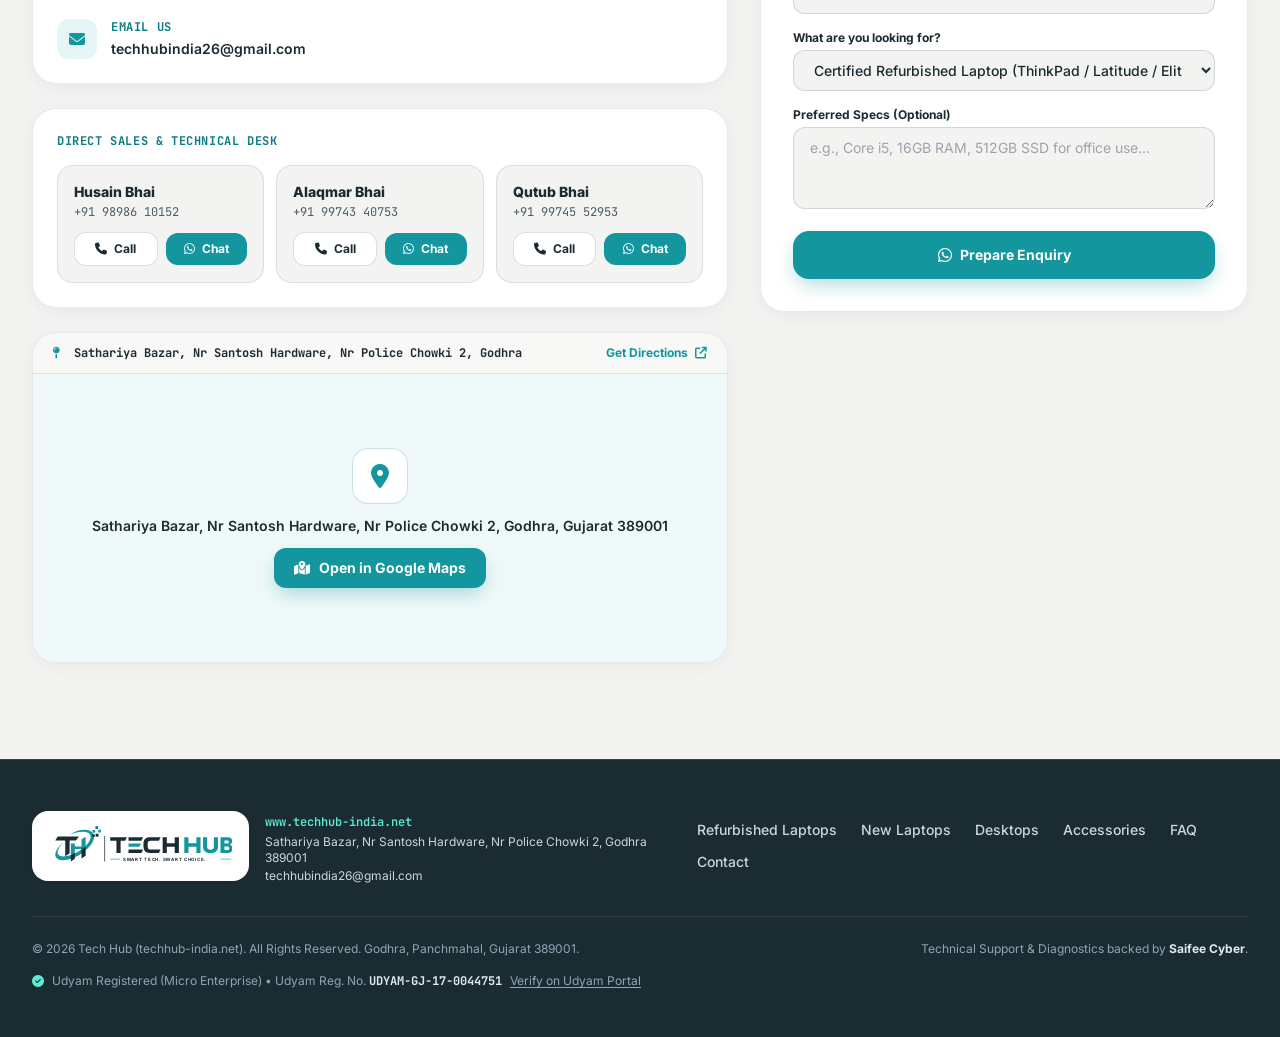
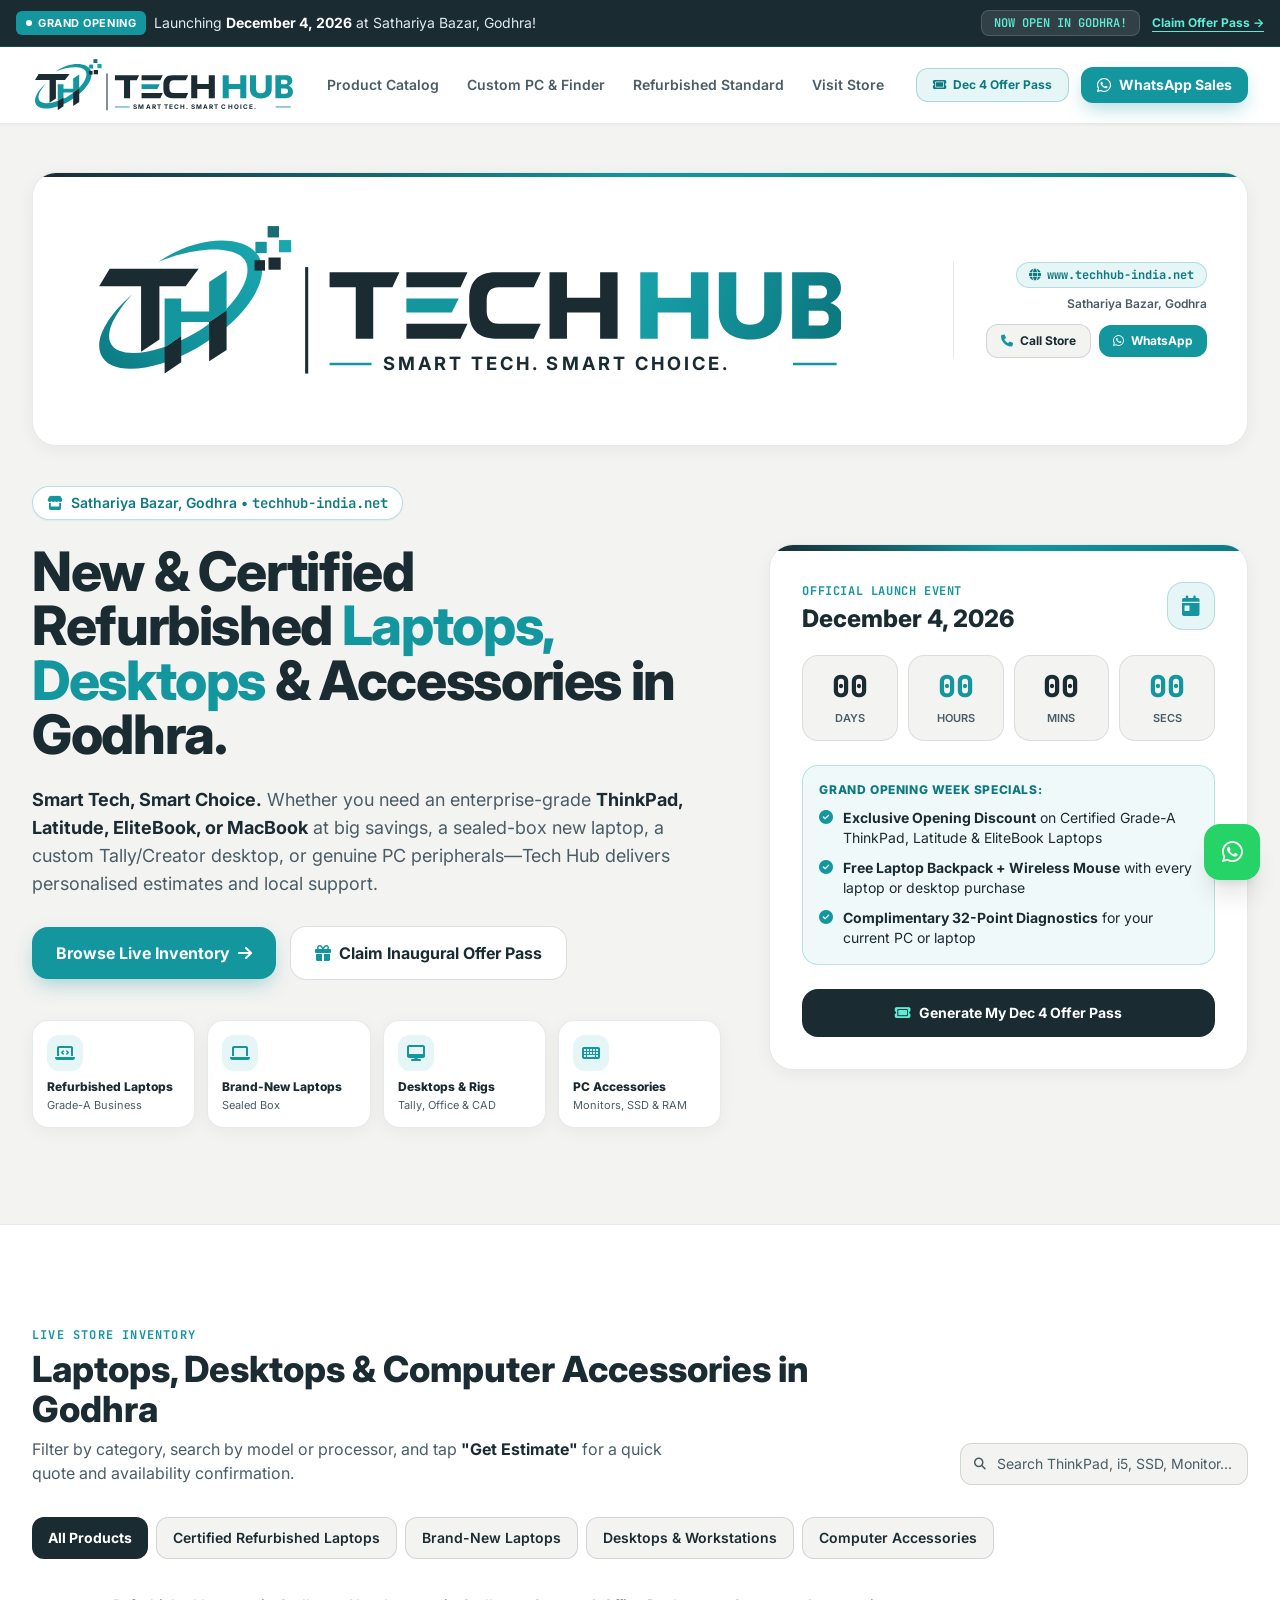
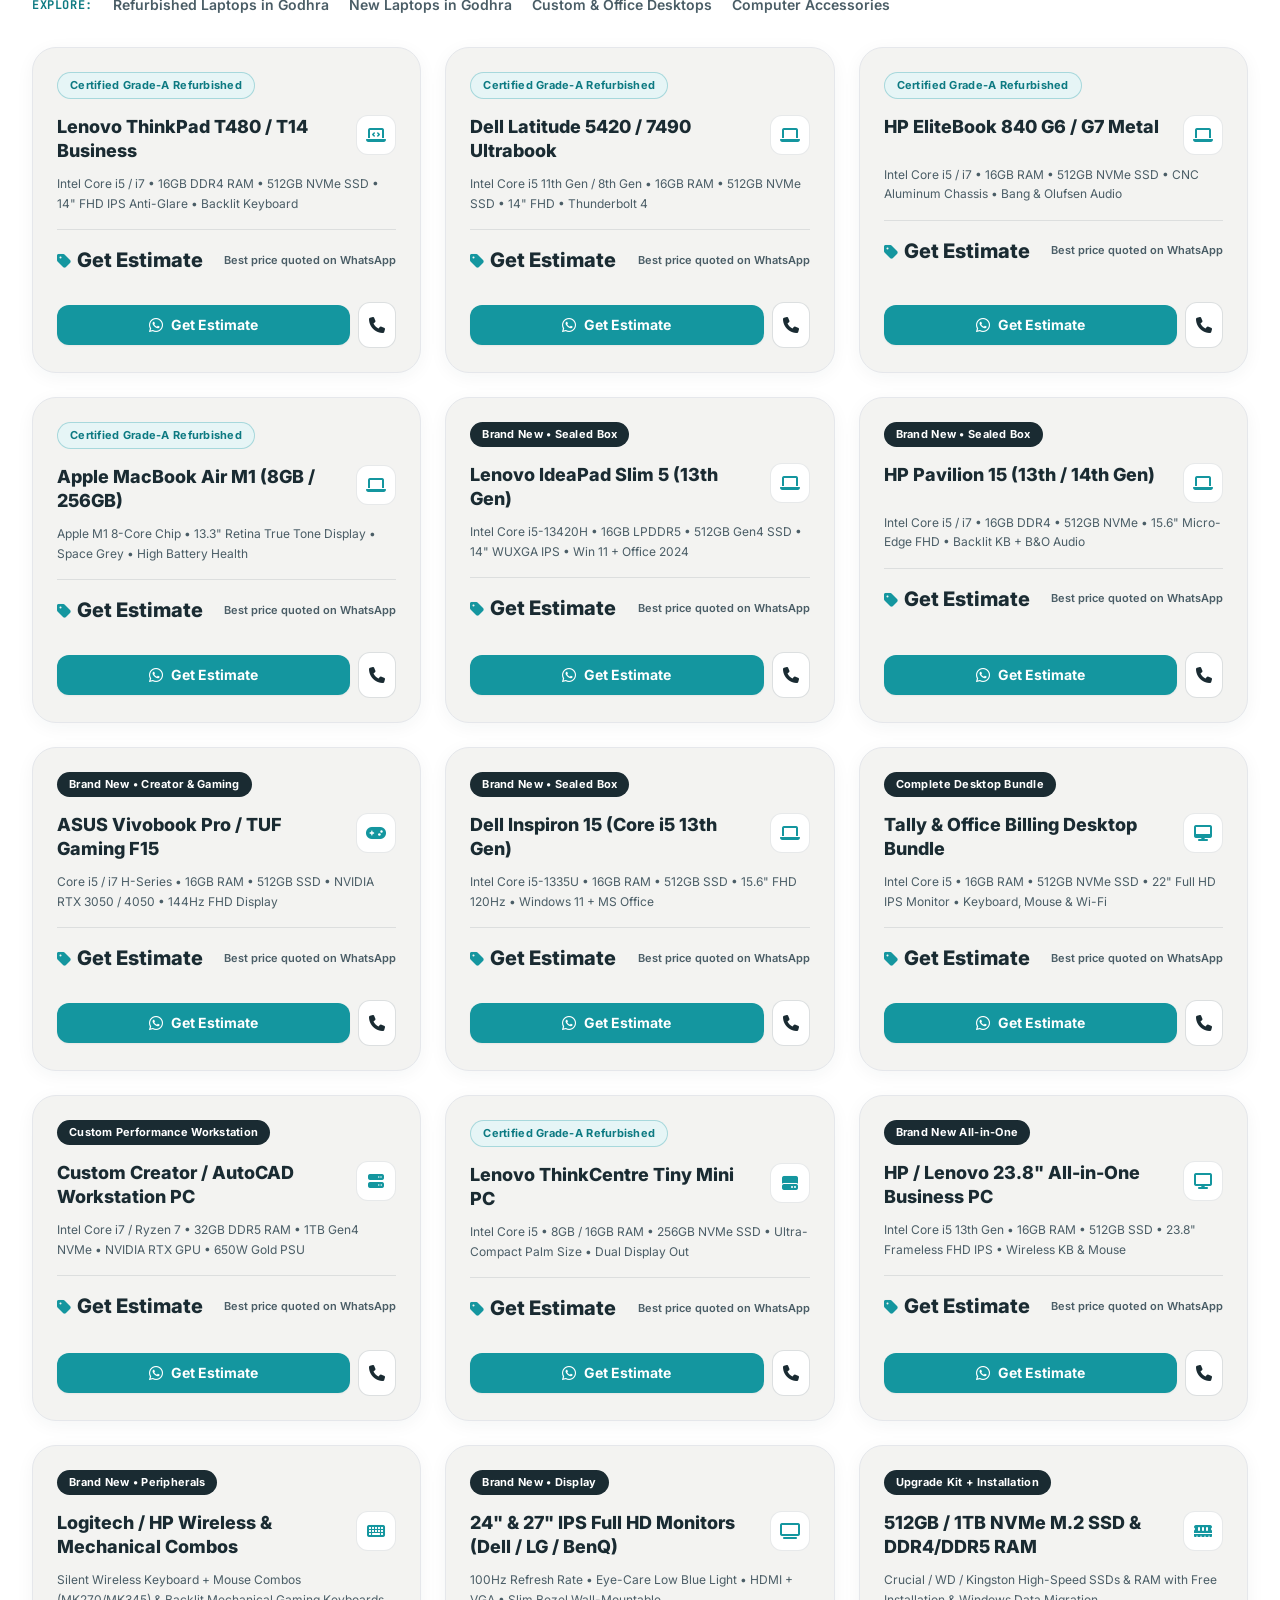
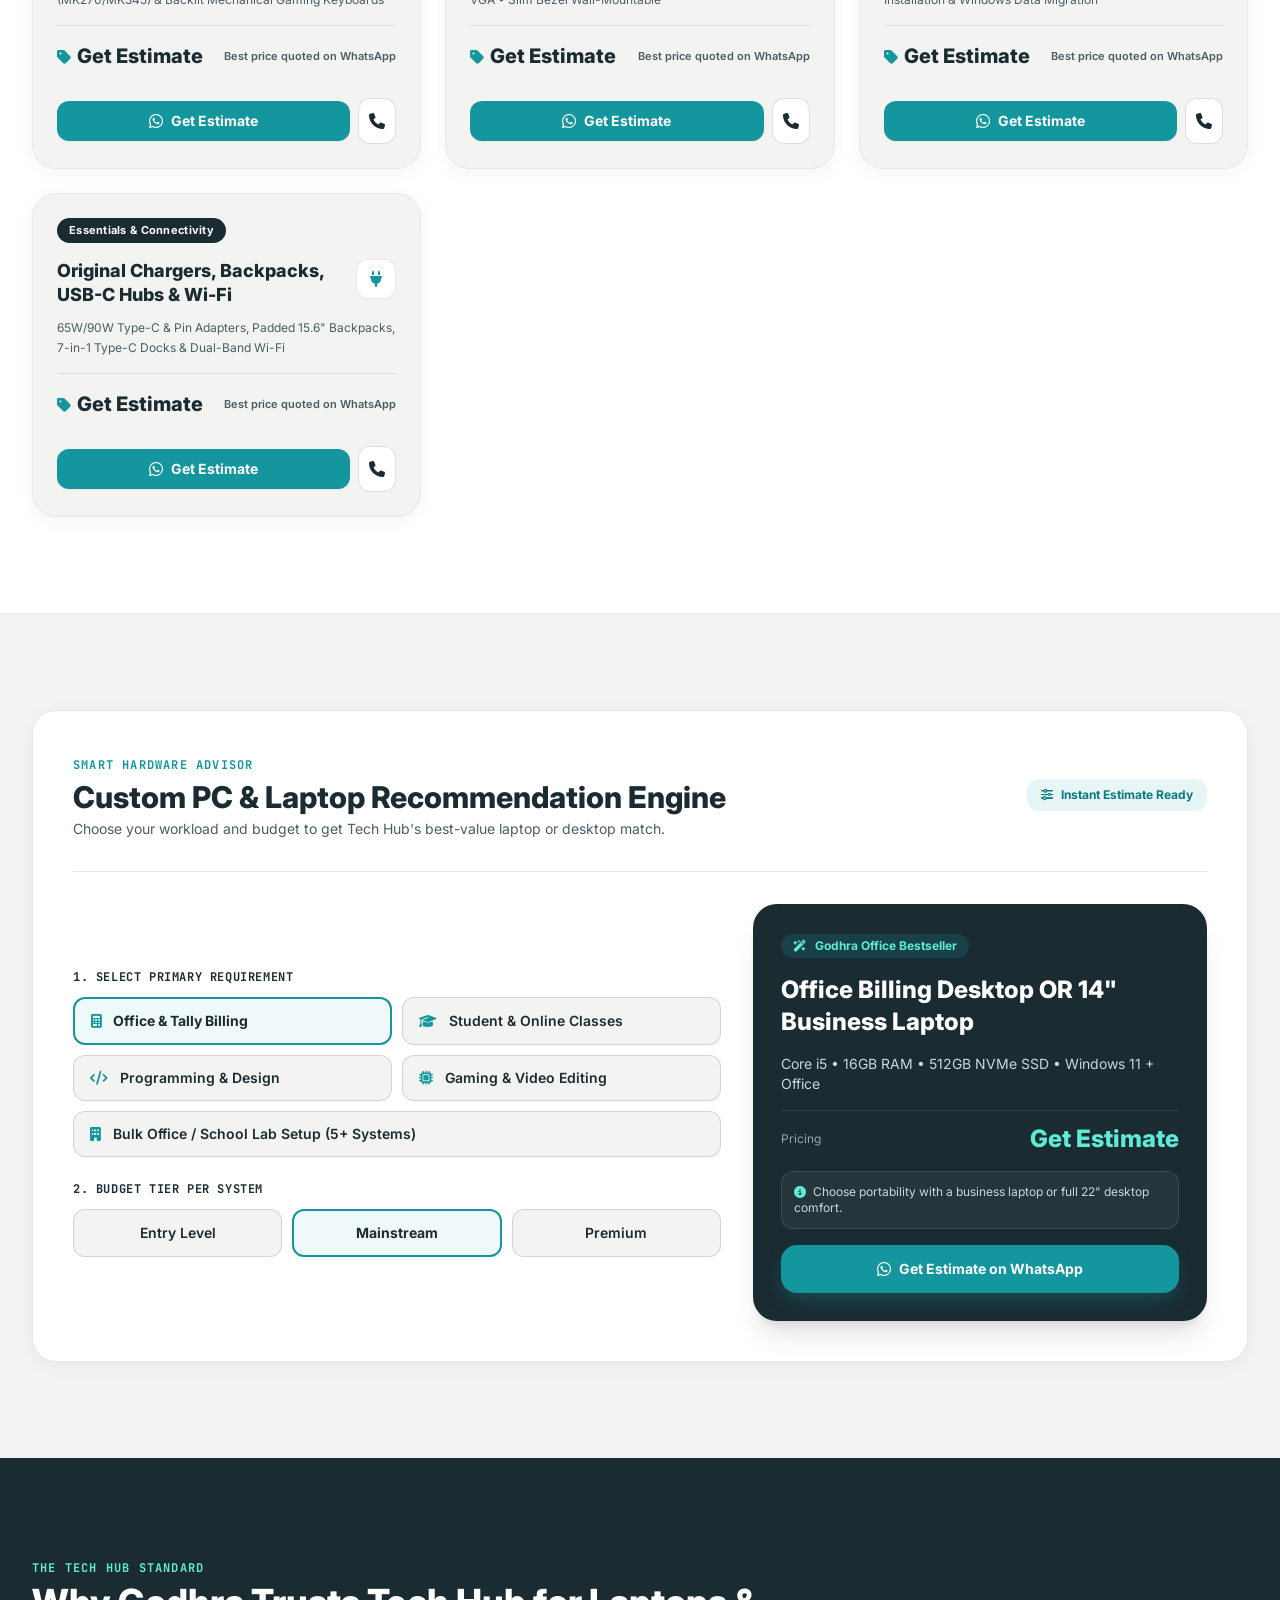
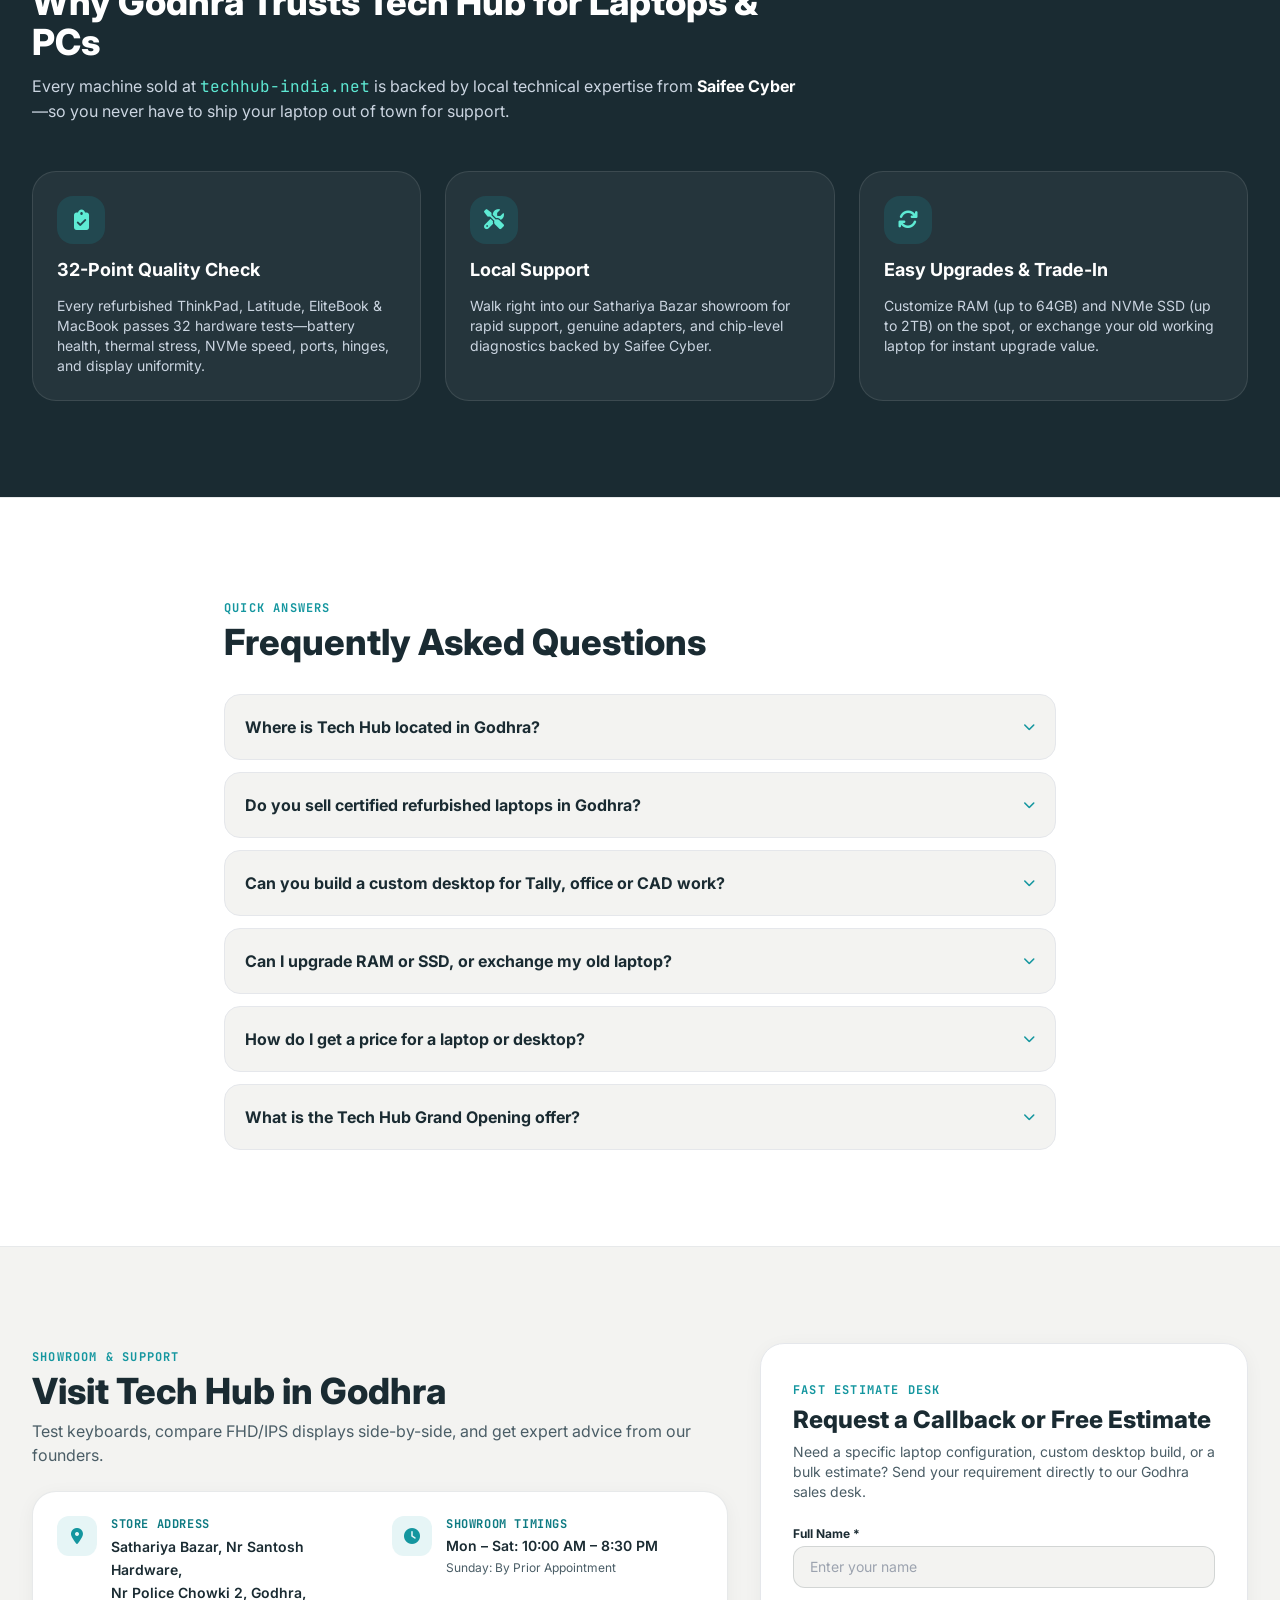
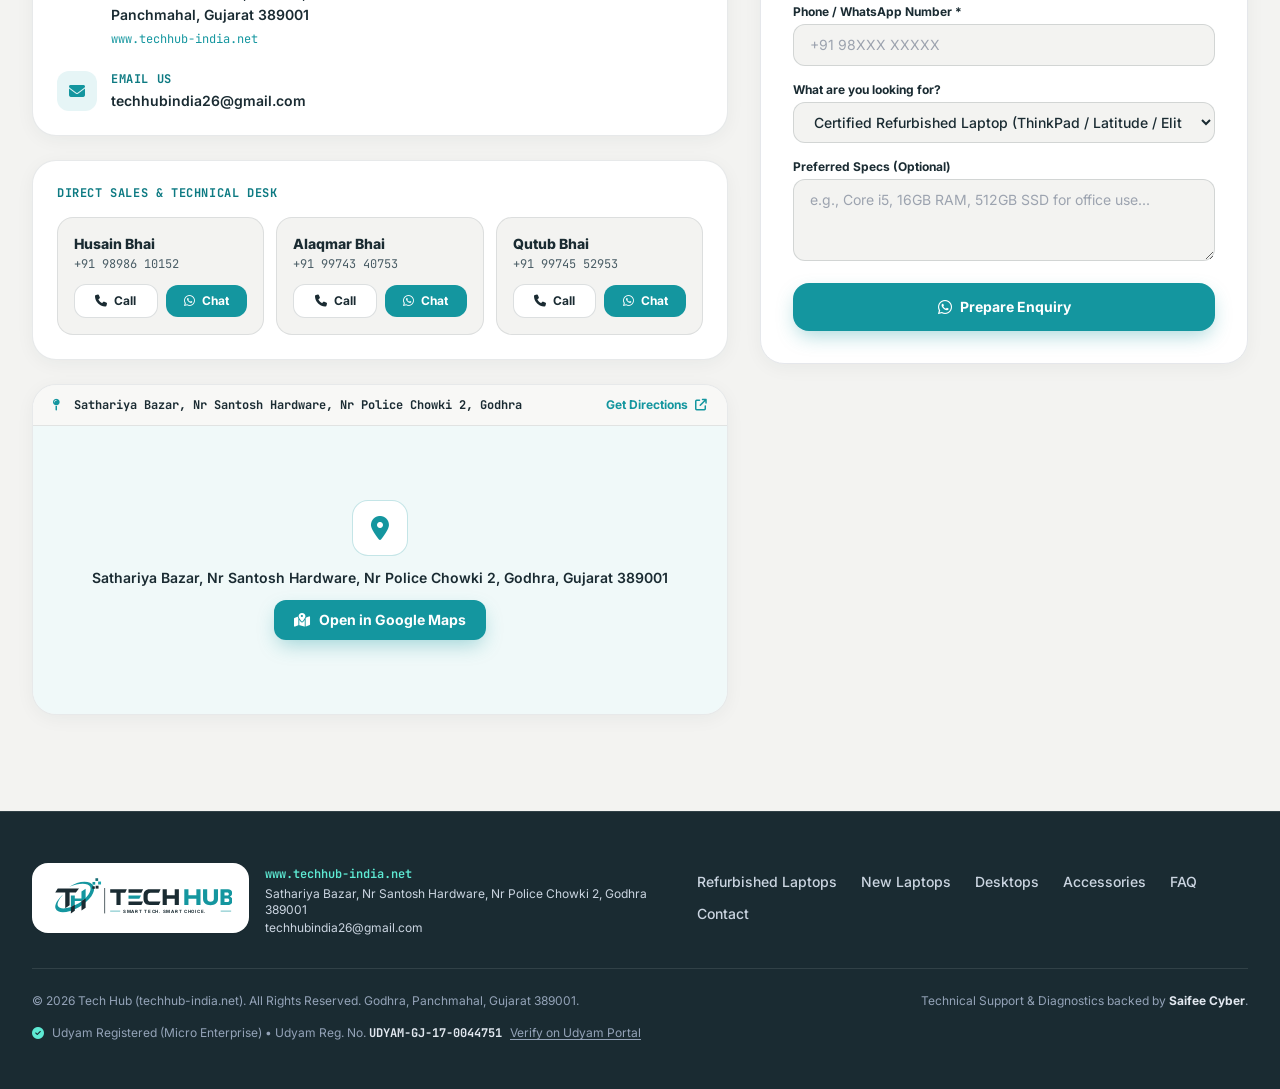
